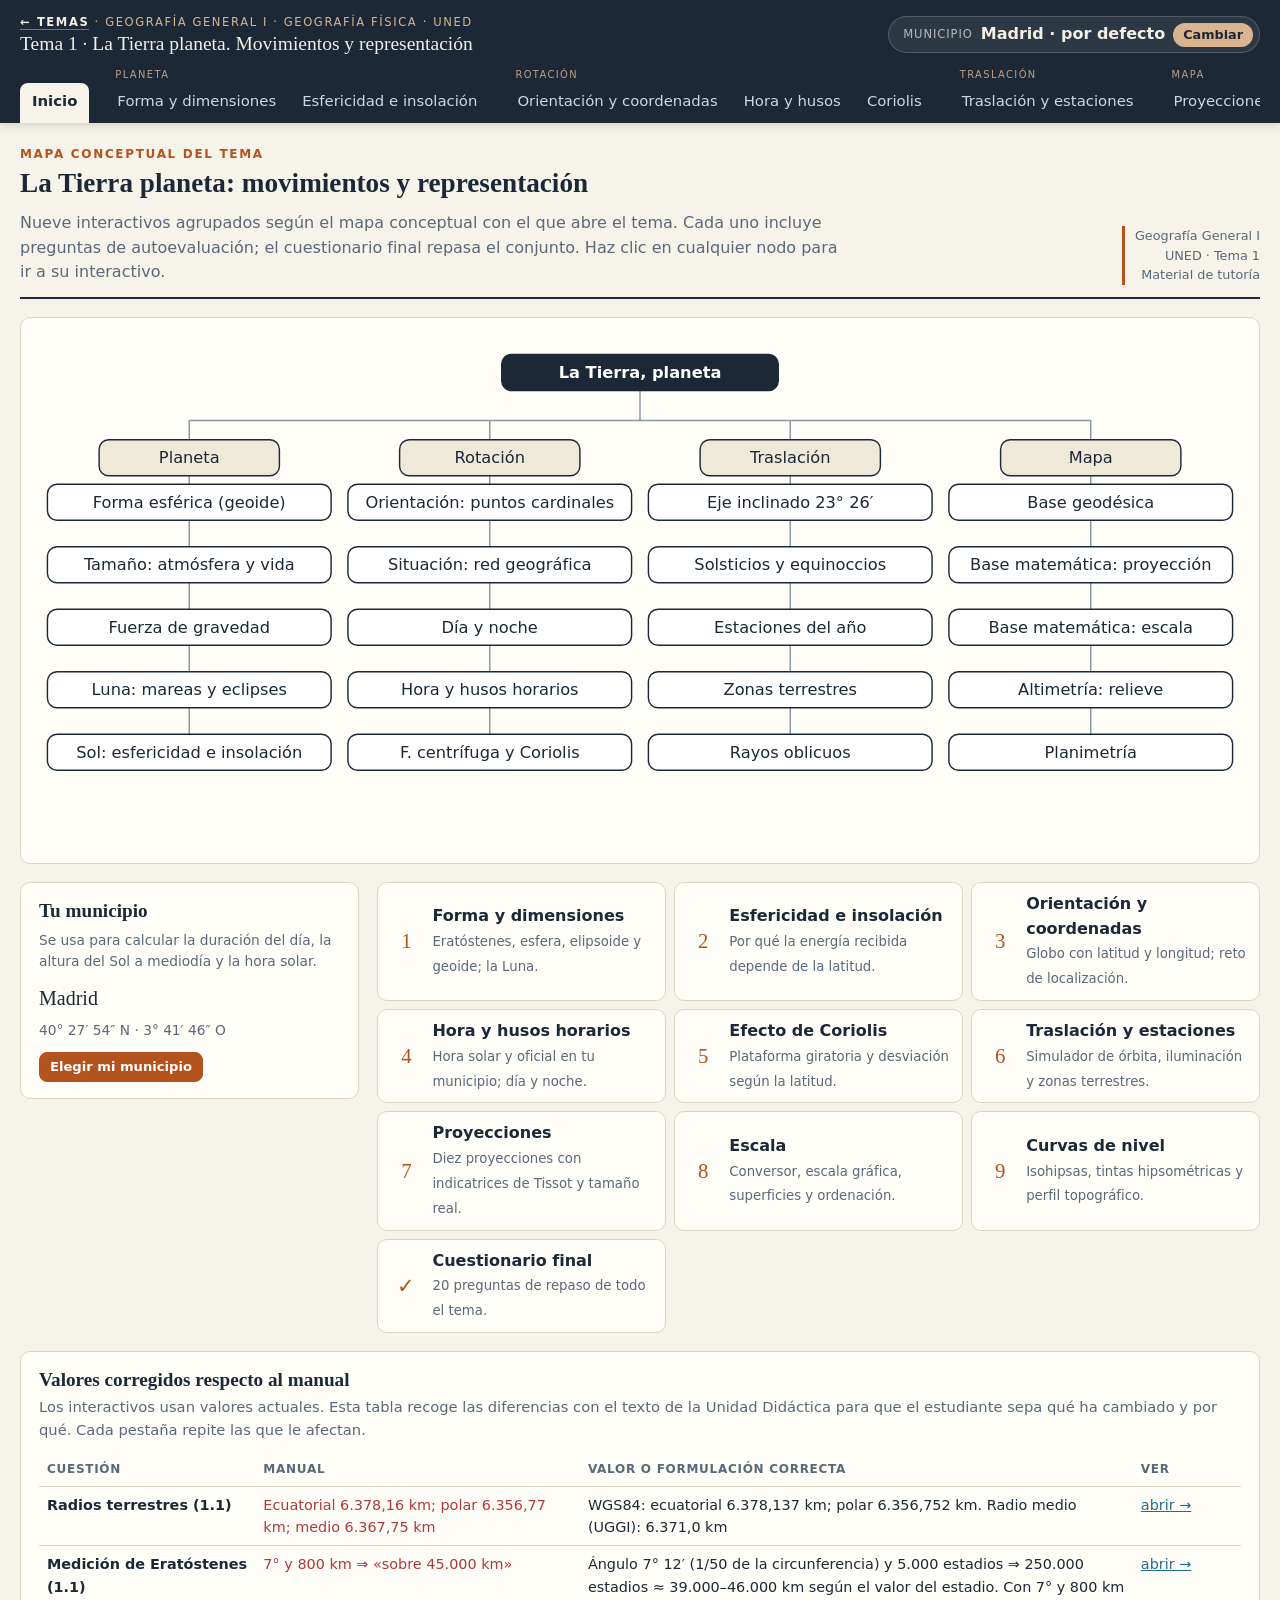
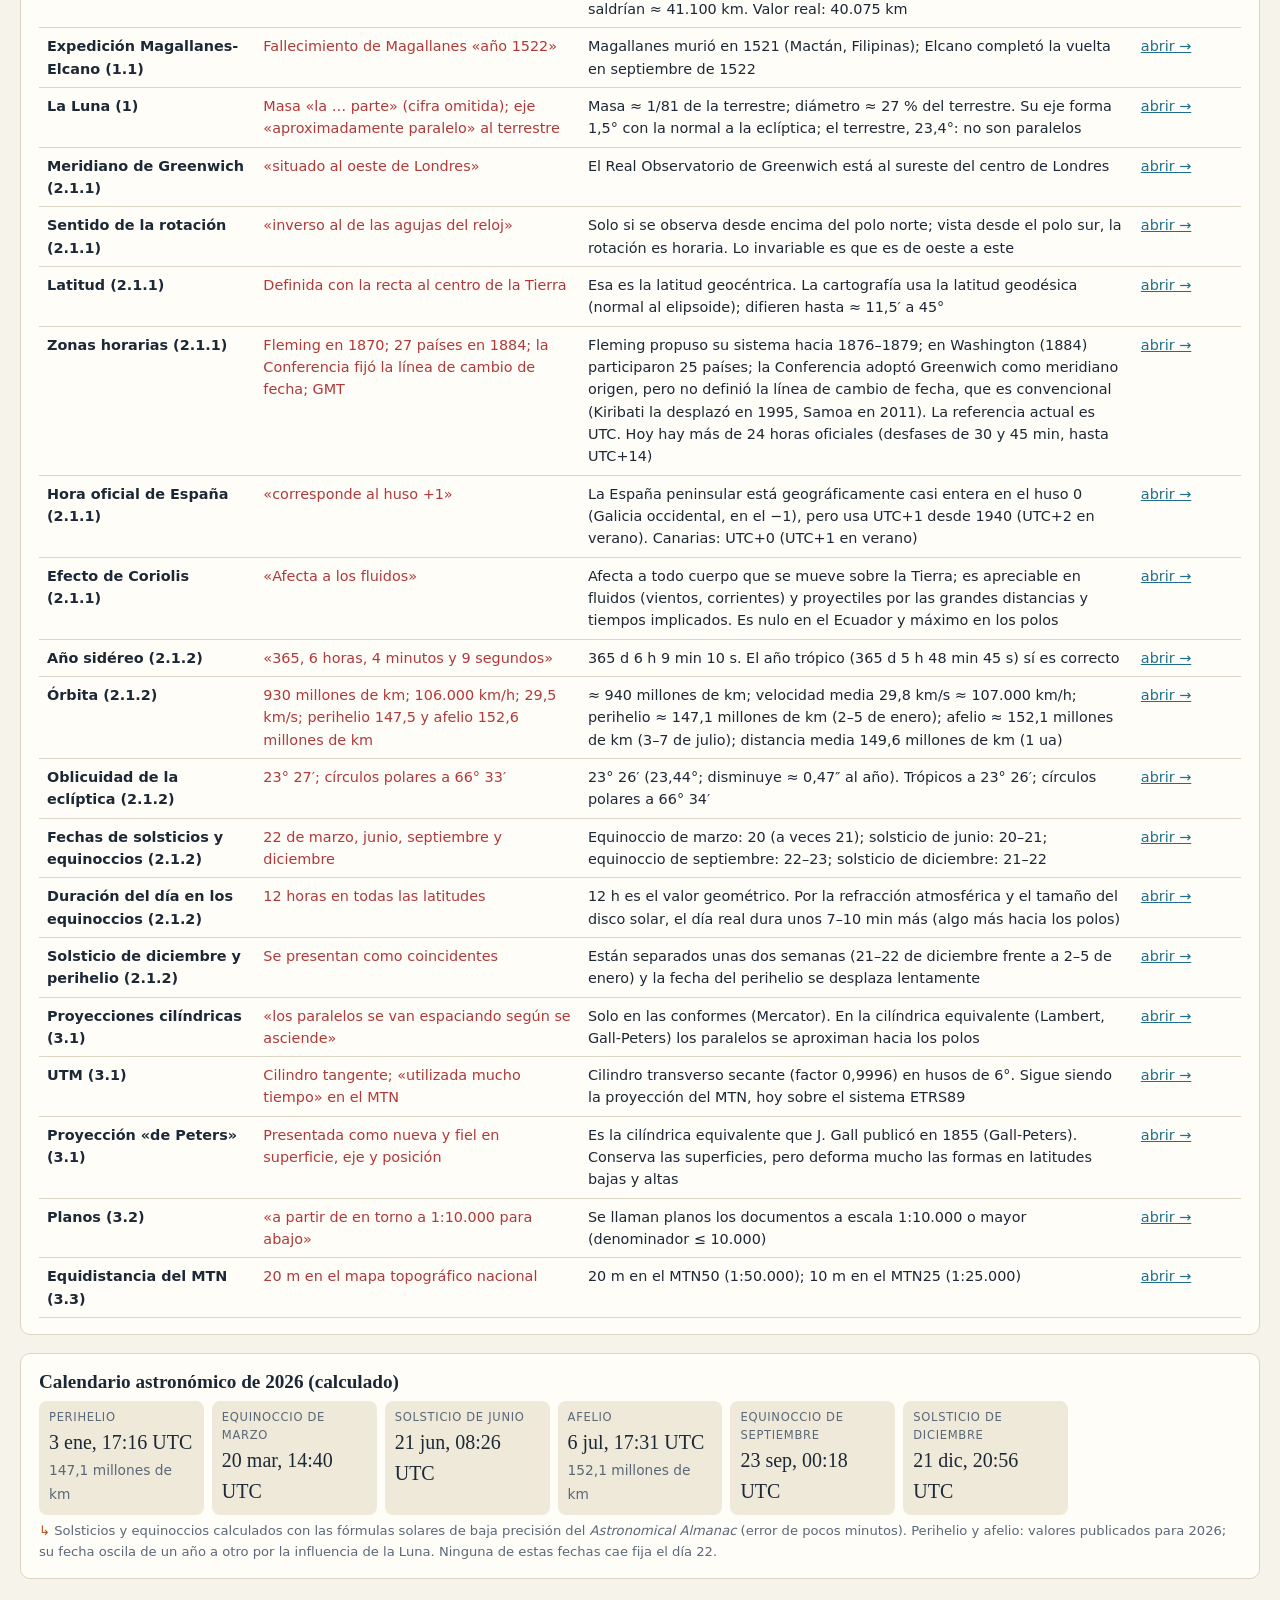
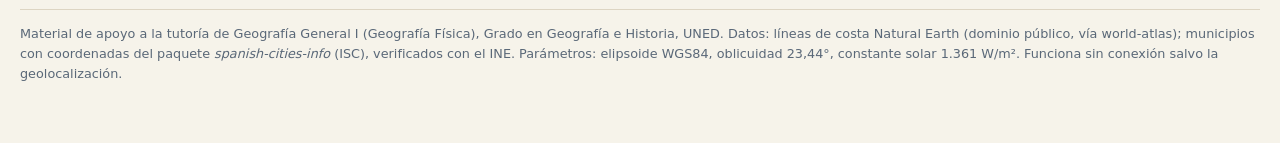
==== tema1/index.html @ 108b892b "Tema 3: casos reales de la DANA y del viento sur con ERA5 y MERRA-2; altitud del núcleo de población" ====
<!doctype html>
<html lang="es">
<head>
<meta charset="utf-8">
<meta name="viewport" content="width=device-width,initial-scale=1">
<title>Tema 1 · La Tierra planeta</title>
<meta name="description" content="Interactivos del Tema 1 de Geografía General I (Geografía Física, UNED): forma y movimientos de la Tierra y su representación cartográfica.">
<link rel="icon" href="data:image/svg+xml,%3Csvg xmlns='http://www.w3.org/2000/svg' viewBox='0 0 32 32'%3E%3Ccircle cx='16' cy='16' r='14' fill='%23cfe0ea' stroke='%231c2836' stroke-width='2'/%3E%3Cpath d='M2 16h28M16 2c-6 7-6 21 0 28M16 2c6 7 6 21 0 28' fill='none' stroke='%231c2836' stroke-width='1.5'/%3E%3C/svg%3E">
<style>:root{
  --paper:#f6f3ea; --card:#fffdf8; --ink:#1c2836; --muted:#5a6878; --line:#ddd5c3; --soft:#efe9da;
  --accent:#b4531d; --accent-soft:#f6e3d6; --blue:#1f6f8b; --blue-soft:#dcebf1;
  --ok:#2d7a4c; --ok-soft:#e1f1e6; --bad:#b0393a; --bad-soft:#f7e1df; --warn:#8a6512; --warn-soft:#f6edd2;
  --land:#e4d3a8; --ocean:#cfe0ea;
  --serif:"Iowan Old Style","Palatino Linotype",Palatino,"Book Antiqua",Georgia,serif;
  --sans:system-ui,-apple-system,"Segoe UI",Roboto,"Helvetica Neue",Arial,sans-serif;
  --mono:ui-monospace,"SF Mono",Menlo,Consolas,monospace;
  --r:10px;
}
*{box-sizing:border-box}
html{scroll-behavior:smooth}
body{margin:0;background:var(--paper);color:var(--ink);font:16px/1.55 var(--sans);-webkit-font-smoothing:antialiased}
h1,h2,h3,h4{font-family:var(--serif);font-weight:600;line-height:1.2;margin:0 0 .4em}
h2{font-size:1.7rem} h3{font-size:1.2rem;margin-top:.2em} h4{font-size:1.02rem}
p{margin:.4em 0 .8em}
a{color:var(--blue)}
button,input,select{font:inherit;color:inherit}
small,.small{font-size:.86rem;color:var(--muted)}
.num{font-variant-numeric:tabular-nums}

/* ---------- cabecera ---------- */
header.top{background:var(--ink);color:#f3efe4;padding:14px 20px 0;position:sticky;top:0;z-index:50;box-shadow:0 2px 10px rgba(0,0,0,.15)}
.top-row{display:flex;align-items:center;gap:16px;flex-wrap:wrap;max-width:1280px;margin:0 auto}
.brand{display:flex;flex-direction:column;flex:1;min-width:240px}
.brand .kicker{font-size:.72rem;letter-spacing:.14em;text-transform:uppercase;color:#d9b48f}
.brand .title{font-family:var(--serif);font-size:1.22rem;line-height:1.2}
.place-pill{display:flex;align-items:center;gap:8px;background:rgba(255,255,255,.08);border:1px solid rgba(255,255,255,.18);border-radius:999px;padding:5px 6px 5px 14px;cursor:pointer;color:#f3efe4;max-width:100%}
.place-pill:hover{background:rgba(255,255,255,.14)}
.place-pill .lbl{font-size:.72rem;opacity:.7;text-transform:uppercase;letter-spacing:.08em}
.place-pill b{font-weight:600;white-space:nowrap;overflow:hidden;text-overflow:ellipsis;max-width:240px}
.place-pill .chg{background:#d9b48f;color:var(--ink);border-radius:999px;padding:2px 10px;font-size:.8rem;font-weight:600}
nav.tabs{display:flex;gap:2px;overflow-x:auto;max-width:1280px;margin:12px auto 0;scrollbar-width:thin}
nav.tabs .grp{display:flex;flex-direction:column;flex:none}
nav.tabs .grp-name{font-size:.62rem;letter-spacing:.14em;text-transform:uppercase;color:#d9b48f;padding:0 10px;opacity:.85}
nav.tabs .grp-btns{display:flex;gap:2px}
nav.tabs button{background:transparent;border:0;color:#cfd6df;padding:7px 12px 10px;border-radius:8px 8px 0 0;cursor:pointer;white-space:nowrap;font-size:.93rem}
nav.tabs button:hover{color:#fff;background:rgba(255,255,255,.07)}
nav.tabs button[aria-selected=true]{background:var(--paper);color:var(--ink);font-weight:600}
nav.tabs .sep{width:1px;background:rgba(255,255,255,.15);margin:14px 6px 6px}

main{max-width:1280px;margin:0 auto;padding:22px 20px 60px}
section.tab{display:none}
section.tab.active{display:block;animation:fade .25s ease}
@keyframes fade{from{opacity:0;transform:translateY(4px)}to{opacity:1;transform:none}}

.intro{display:grid;grid-template-columns:1fr auto;gap:12px 24px;align-items:end;border-bottom:2px solid var(--ink);padding-bottom:12px;margin-bottom:18px}
.intro .lead{color:var(--muted);max-width:820px;margin:0}
.intro .ref{font-size:.8rem;color:var(--muted);text-align:right;border-left:3px solid var(--accent);padding-left:10px}
.intro .eyebrow{font-size:.75rem;letter-spacing:.14em;text-transform:uppercase;color:var(--accent);font-weight:600;margin-bottom:4px}

.card{background:var(--card);border:1px solid var(--line);border-radius:var(--r);padding:16px 18px;margin-bottom:18px}
.card>h3:first-child{margin-top:0}
.card .sub{color:var(--muted);font-size:.92rem;margin-top:-.2em}
.grid2{display:grid;grid-template-columns:minmax(0,1.35fr) minmax(0,1fr);gap:18px}
.grid2.even{grid-template-columns:1fr 1fr}
.grid3{display:grid;grid-template-columns:repeat(3,minmax(0,1fr));gap:14px}
@media (max-width:900px){.grid2,.grid2.even,.grid3{grid-template-columns:1fr}.intro{grid-template-columns:1fr}.intro .ref{text-align:left}}

.viz{position:relative;width:100%}
.viz canvas,.viz svg{display:block;width:100%;height:auto;border-radius:8px}
.viz.framed canvas,.viz.framed svg{border:1px solid var(--line);background:#fff}
.hint{font-size:.82rem;color:var(--muted);margin:6px 0 0}
.hint::before{content:"↳ ";color:var(--accent)}

/* controles */
.ctrl{margin:0 0 12px}
.ctrl label,.ctrl .lab{display:flex;justify-content:space-between;gap:10px;font-size:.88rem;font-weight:600;margin-bottom:3px}
.ctrl label output,.ctrl .lab output{font-family:var(--mono);font-weight:500;color:var(--accent);font-size:.86rem}
input[type=range]{width:100%;accent-color:var(--accent)}
input[type=number],input[type=text],input[type=date],select{border:1px solid var(--line);border-radius:7px;padding:6px 9px;background:#fff;width:100%}
input:focus-visible,select:focus-visible,button:focus-visible{outline:2px solid var(--blue);outline-offset:2px}
.row{display:flex;gap:10px;align-items:center;flex-wrap:wrap}
.row>*{flex:1}
.seg{display:inline-flex;flex-wrap:wrap;border:1px solid var(--line);border-radius:8px;overflow:hidden;background:#fff}
.seg button{border:0;background:transparent;padding:6px 11px;cursor:pointer;font-size:.86rem;border-right:1px solid var(--line)}
.seg button:last-child{border-right:0}
.seg button[aria-pressed=true]{background:var(--ink);color:#fff}
.btn{border:1px solid var(--ink);background:var(--ink);color:#fff;border-radius:8px;padding:7px 14px;cursor:pointer;font-weight:600;font-size:.9rem}
.btn:hover{background:#2c3e53}
.btn.ghost{background:transparent;color:var(--ink)}
.btn.ghost:hover{background:var(--soft)}
.btn.acc{background:var(--accent);border-color:var(--accent)}
.btn.sm{padding:4px 10px;font-size:.82rem}
.chk{display:inline-flex;align-items:center;gap:6px;font-size:.88rem;margin-right:14px;cursor:pointer}
.chk input{accent-color:var(--accent)}

/* lecturas */
.readouts{display:grid;grid-template-columns:repeat(auto-fill,minmax(150px,1fr));gap:8px}
.ro{background:var(--soft);border-radius:8px;padding:8px 10px}
.ro .k{font-size:.72rem;text-transform:uppercase;letter-spacing:.06em;color:var(--muted)}
.ro .v{font-family:var(--serif);font-size:1.25rem;font-variant-numeric:tabular-nums}
.ro .v small{font-family:var(--sans)}
.ro.hl{background:var(--accent-soft)}
.ro.bl{background:var(--blue-soft)}
.formula{font-family:var(--serif);font-style:italic;background:var(--soft);padding:6px 10px;border-radius:6px;display:inline-block}

table.t{width:100%;border-collapse:collapse;font-size:.9rem}
table.t th,table.t td{border-bottom:1px solid var(--line);padding:7px 8px;text-align:left;vertical-align:top}
table.t th{font-size:.75rem;text-transform:uppercase;letter-spacing:.06em;color:var(--muted);font-weight:600}
table.t td.bad{color:var(--bad)} table.t td.good{color:var(--ok);font-weight:600}

/* notas de corrección */
.fix{border-left:4px solid var(--warn);background:var(--warn-soft);border-radius:0 8px 8px 0;padding:10px 14px;margin:0 0 16px;font-size:.92rem}
.fix .fh{font-weight:700;color:var(--warn);font-size:.78rem;text-transform:uppercase;letter-spacing:.08em;margin-bottom:4px}
.fix ul{margin:.2em 0;padding-left:1.2em}
.fix s{color:var(--bad);text-decoration-thickness:1.5px}
.info{border-left:4px solid var(--blue);background:var(--blue-soft);border-radius:0 8px 8px 0;padding:10px 14px;margin:0 0 16px;font-size:.92rem}

/* autoevaluación */
.selfcheck{background:var(--card);border:1px solid var(--line);border-top:4px solid var(--accent);border-radius:var(--r);padding:16px 18px;margin-top:8px}
.selfcheck>h3{display:flex;align-items:center;gap:10px}
.selfcheck>h3 .score{margin-left:auto;font-family:var(--sans);font-size:.85rem;font-weight:600;background:var(--soft);border-radius:999px;padding:3px 12px}
.q{border-top:1px solid var(--line);padding:12px 0}
.q:first-of-type{border-top:0}
.q .qt{font-weight:600;margin-bottom:8px}
.q .qt .n{color:var(--accent);margin-right:6px}
.opts{display:grid;gap:6px}
.opt{display:flex;gap:10px;align-items:flex-start;text-align:left;border:1px solid var(--line);background:#fff;border-radius:8px;padding:8px 11px;cursor:pointer;font-size:.93rem;line-height:1.4}
.opt:hover:not([disabled]){border-color:var(--ink)}
.opt .l{font-weight:700;color:var(--muted);min-width:1.1em}
.opt.ok{background:var(--ok-soft);border-color:var(--ok)}
.opt.ko{background:var(--bad-soft);border-color:var(--bad)}
.opt[disabled]{cursor:default}
.fb{margin-top:8px;font-size:.9rem;padding:8px 11px;border-radius:8px;display:none}
.fb.show{display:block}
.fb.ok{background:var(--ok-soft)} .fb.ko{background:var(--bad-soft)}
.fb b{display:block;margin-bottom:2px}
details.open-q{border:1px solid var(--line);border-radius:8px;padding:8px 12px;margin:8px 0;background:#fff}
details.open-q summary{cursor:pointer;font-weight:600}
details.open-q .ans{margin-top:8px;font-size:.93rem;border-top:1px dashed var(--line);padding-top:8px}

/* buscador municipio */
.modal-bg{position:fixed;inset:0;background:rgba(20,28,40,.55);z-index:100;display:none;align-items:flex-start;justify-content:center;padding:8vh 16px}
.modal-bg.show{display:flex}
.modal{background:var(--card);border-radius:14px;max-width:560px;width:100%;padding:20px 22px;box-shadow:0 20px 50px rgba(0,0,0,.3)}
.modal h3{margin-top:0}
.sugg{list-style:none;margin:8px 0 0;padding:0;border:1px solid var(--line);border-radius:8px;max-height:300px;overflow:auto;background:#fff}
.sugg li{padding:8px 12px;cursor:pointer;border-bottom:1px solid var(--soft);display:flex;justify-content:space-between;gap:10px}
.sugg li:last-child{border-bottom:0}
.sugg li:hover,.sugg li.sel{background:var(--accent-soft)}
.sugg li small{white-space:nowrap}
.modal .alt{display:flex;gap:8px;margin-top:14px;flex-wrap:wrap;align-items:flex-end}
.modal .alt>div{flex:1;min-width:100px}

/* inicio */
.hero{display:grid;grid-template-columns:minmax(0,1fr) minmax(0,2.6fr);gap:18px;align-items:start;margin-bottom:18px}
.toc3{grid-template-columns:repeat(auto-fill,minmax(230px,1fr))}
@media (max-width:900px){.hero{grid-template-columns:1fr}}
.cmap svg{width:100%;height:auto}
.cmap .node{cursor:pointer}
.cmap .node rect{fill:#fff;stroke:var(--ink);stroke-width:1.2;transition:fill .15s}
.cmap .node:hover rect{fill:var(--accent-soft)}
.cmap .node text{font-family:var(--sans);font-size:13.5px;fill:var(--ink);pointer-events:none}
.cmap .node.root rect{fill:var(--ink)} .cmap .node.root text{fill:#fff;font-weight:700}
.cmap .node.hub rect{fill:var(--soft)}
.cmap .node.dis{cursor:default}.cmap .node.dis rect,.cmap .node.dis:hover rect{fill:#f3f0e8;stroke:#b7ae9c;stroke-dasharray:4 3}.cmap .node.dis text{fill:#8a8272}
.cmap .node.ext rect{stroke:var(--blue);stroke-dasharray:5 3}
.cmap .node text.tag{font-size:9.5px;fill:var(--blue);font-weight:700;letter-spacing:.04em}
.tlegend{margin-top:6px}
.wide-svg{overflow-x:auto}
@media (max-width:700px){.wide-svg svg{min-width:640px}}
.chipbar{display:flex;flex-wrap:wrap;gap:6px}
.chipbar .chip{font-family:var(--sans);font-size:.82rem;padding:4px 10px}
.flowtable td.n{text-align:right;font-variant-numeric:tabular-nums;white-space:nowrap}
.cmap .edge{stroke:#8a96a3;stroke-width:1.2;fill:none}
.cmap .tag{font-size:10px;fill:var(--accent);font-weight:700;letter-spacing:.04em}
.toc{display:grid;gap:8px}
.toc a{display:grid;grid-template-columns:32px 1fr;gap:10px;align-items:center;text-decoration:none;color:var(--ink);background:var(--card);border:1px solid var(--line);border-radius:10px;padding:9px 12px}
.toc a:hover{border-color:var(--accent)}
.toc a .i{font-family:var(--serif);font-size:1.3rem;color:var(--accent);text-align:center}
.toc a .d{font-size:.83rem;color:var(--muted)}
footer{border-top:1px solid var(--line);margin-top:30px;padding-top:14px;font-size:.8rem;color:var(--muted)}

.tooltip{position:absolute;pointer-events:none;background:var(--ink);color:#fff;font-size:.8rem;padding:5px 8px;border-radius:6px;white-space:nowrap;transform:translate(-50%,-120%);display:none;z-index:5;font-variant-numeric:tabular-nums}
.badge{display:inline-block;font-size:.72rem;font-weight:700;padding:2px 8px;border-radius:999px;background:var(--soft);color:var(--muted);text-transform:uppercase;letter-spacing:.05em;margin-right:4px}
.badge.c{background:#e2ecf8;color:#24538a}.badge.e{background:#e3f1e3;color:#2d6a3a}.badge.q{background:#f6e7d6;color:#8a4b14}.badge.n{background:#eee;color:#666}
.legend{display:flex;flex-wrap:wrap;gap:12px;font-size:.8rem;color:var(--muted);margin-top:6px}
.legend i{display:inline-block;width:14px;height:4px;border-radius:2px;vertical-align:middle;margin-right:5px}
.kbd{font-family:var(--mono);font-size:.8rem;background:var(--soft);border:1px solid var(--line);border-radius:4px;padding:0 5px}
.clock{font-family:var(--serif);font-size:2rem;font-variant-numeric:tabular-nums;line-height:1}
.pill{display:inline-block;border-radius:999px;padding:2px 10px;font-size:.8rem;font-weight:600}
.pill.ok{background:var(--ok-soft);color:var(--ok)}.pill.ko{background:var(--bad-soft);color:var(--bad)}
.sortlist{display:flex;flex-wrap:wrap;gap:8px;min-height:46px;padding:8px;border:1px dashed var(--line);border-radius:8px;background:#fff}
.chip{border:1px solid var(--ink);border-radius:8px;padding:5px 10px;background:#fff;cursor:pointer;font-family:var(--mono);font-size:.88rem}
.chip.sel{background:var(--ink);color:#fff}
.chip.ok{border-color:var(--ok);background:var(--ok-soft)} .chip.ko{border-color:var(--bad);background:var(--bad-soft)}
.exam-nav{display:flex;gap:10px;align-items:center;justify-content:space-between;flex-wrap:wrap;margin-top:14px}
.result-box{text-align:center;padding:20px;border-radius:12px;background:var(--soft);margin-bottom:12px}
.result-box .big{font-family:var(--serif);font-size:3rem;line-height:1}
@media print{header.top,nav.tabs{display:none}section.tab{display:block!important}}
.brand .kicker .home-link{color:#f3efe4;text-decoration:none;font-weight:700;border-bottom:1px solid rgba(243,239,228,.4)}
.brand .kicker .home-link:hover{border-bottom-color:#f3efe4}
@media (max-width:700px){header.top{position:static}.brand .kicker{font-size:0;letter-spacing:0}.brand .kicker .home-link{font-size:.75rem;letter-spacing:.1em}.brand .title{font-size:1.05rem}main{padding:16px 12px 50px}h2{font-size:1.4rem}.card{padding:14px 12px}}
.ro.wide{grid-column:1/-1}.ro.wide .v{font-size:1.1rem}
</style>
</head>
<body>
<header class="top">
  <div class="top-row">
    <div class="brand"><span class="kicker"><a class="home-link" href="../index.html" title="Todos los temas">← Temas</a> · Geografía General I · Geografía Física · UNED</span><span class="title">Tema 1 · La Tierra planeta. Movimientos y representación</span></div>
    <button class="place-pill" id="place-pill" type="button" title="Cambiar municipio"><span class="lbl">Municipio</span><b id="place-name">—</b><span class="chg">Cambiar</span></button>
  </div>
  <nav class="tabs" role="tablist" aria-label="Apartados del tema"></nav>
</header>
<main></main>
<script>
const LAND=[[[-59.57,-80.04,-59.87,-80.55,-60.16,-81,-62.25,-80.86,-64.49,-80.92,-65.74,-80.59,-65.74,-80.55,-66.29,-80.26,-64.04,-80.29,-61.88,-80.39,-61.14,-79.98,-60.61,-79.63,-59.57,-80.04]],[[-159.21,-79.5,-161.13,-79.63,-162.44,-79.28,-163.03,-78.93,-163.07,-78.87,-163.71,-78.6,-163.11,-78.22,-161.24,-78.38,-160.25,-78.69,-159.48,-79.05,-159.21,-79.5]],[[-45.15,-78.05,-43.92,-78.48,-43.49,-79.09,-43.37,-79.52,-43.33,-80.03,-44.88,-80.34,-46.51,-80.59,-48.39,-80.83,-50.48,-81.03,-52.85,-80.97,-54.16,-80.63,-53.99,-80.22,-51.85,-79.95,-50.99,-79.61,-50.37,-79.18,-49.91,-78.81,-49.31,-78.46,-48.66,-78.05,-48.15,-78.05,-46.66,-77.83,-45.15,-78.05]],[[-121.21,-73.5,-119.92,-73.66,-118.72,-73.48,-119.29,-73.83,-120.23,-74.09,-121.62,-74.01,-122.62,-73.66,-122.41,-73.32,-121.21,-73.5]],[[-125.56,-73.48,-124.03,-73.87,-124.62,-73.83,-125.91,-73.74,-127.28,-73.46,-126.56,-73.25,-125.56,-73.48]],[[-98.98,-71.93,-97.88,-72.07,-96.79,-71.95,-96.2,-72.52,-96.98,-72.44,-98.2,-72.48,-99.43,-72.44,-100.78,-72.5,-101.8,-72.31,-102.33,-71.89,-101.7,-71.72,-100.43,-71.86,-98.98,-71.93]],[[-68.45,-70.96,-68.33,-71.41,-68.51,-71.8,-68.78,-72.17,-69.96,-72.31,-71.08,-72.5,-72.39,-72.48,-71.9,-72.09,-73.08,-72.23,-74.19,-72.37,-74.95,-72.07,-75.01,-71.66,-73.91,-71.27,-73.23,-71.15,-72.07,-71.19,-71.78,-70.68,-71.72,-70.31,-71.74,-69.51,-71.17,-69.04,-70.25,-68.88,-69.72,-69.25,-69.49,-69.62,-69.06,-70.07,-68.73,-70.5,-68.45,-70.96]],[[-180,-84.71,-179.94,-84.72,-179.06,-84.14,-177.26,-84.45,-177.14,-84.42,-176.86,-84.33,-176.52,-84.23,-176.23,-84.14,-176.08,-84.1,-175.94,-84.1,-175.83,-84.12,-174.38,-84.53,-173.12,-84.12,-172.89,-84.06,-169.95,-83.88,-169,-84.12,-168.53,-84.24,-167.02,-84.57,-164.18,-84.83,-161.93,-85.14,-158.07,-85.37,-155.19,-85.1,-150.94,-85.3,-148.53,-85.61,-145.89,-85.31,-143.11,-85.04,-142.89,-84.57,-146.83,-84.53,-150.06,-84.3,-150.9,-83.9,-153.59,-83.69,-153.41,-83.24,-153.04,-82.83,-152.66,-82.45,-152.86,-82.04,-154.53,-81.77,-155.29,-81.41,-156.84,-81.1,-154.41,-81.16,-152.1,-81,-150.65,-81.34,-148.87,-81.04,-147.22,-80.67,-146.42,-80.34,-146.77,-79.93,-148.06,-79.65,-149.53,-79.36,-151.59,-79.3,-153.39,-79.16,-155.33,-79.06,-155.98,-78.69,-157.27,-78.38,-158.05,-78.03,-158.36,-76.89,-157.87,-76.99,-156.97,-77.3,-155.33,-77.2,-153.74,-77.07,-152.92,-77.5,-151.33,-77.4,-150,-77.18,-148.75,-76.91,-147.61,-76.58,-146.11,-76.48,-146.15,-76.11,-146.49,-75.73,-146.2,-75.38,-144.91,-75.2,-144.32,-75.54,-142.79,-75.34,-141.64,-75.09,-140.21,-75.07,-138.86,-74.97,-137.51,-74.73,-136.43,-74.52,-135.22,-74.3,-134.43,-74.36,-133.75,-74.44,-132.26,-74.3,-130.92,-74.48,-129.55,-74.46,-128.24,-74.32,-126.89,-74.42,-125.4,-74.52,-124.01,-74.48,-122.56,-74.5,-121.07,-74.52,-119.7,-74.48,-118.68,-74.18,-117.47,-74.03,-116.21,-74.24,-115.02,-74.07,-113.94,-73.72,-113.3,-74.03,-112.95,-74.38,-112.3,-74.71,-111.26,-74.42,-110.07,-74.79,-108.72,-74.91,-107.56,-75.18,-106.15,-75.13,-104.87,-74.95,-103.37,-74.99,-102.02,-75.13,-100.64,-75.3,-100.12,-74.87,-100.76,-74.54,-101.25,-74.18,-102.55,-74.11,-103.11,-73.73,-103.33,-73.36,-103.68,-72.62,-102.92,-72.75,-101.61,-72.81,-100.31,-72.75,-99.14,-72.91,-98.12,-73.21,-97.69,-73.56,-96.34,-73.62,-95.04,-73.48,-93.67,-73.28,-92.44,-73.17,-91.42,-73.4,-90.09,-73.32,-89.23,-72.56,-88.42,-73.01,-87.27,-73.19,-86.01,-73.09,-85.19,-73.48,-83.88,-73.52,-82.67,-73.64,-81.47,-73.85,-80.69,-73.48,-80.3,-73.13,-79.3,-73.52,-77.92,-73.42,-76.91,-73.64,-76.22,-73.97,-74.89,-73.87,-73.85,-73.66,-72.83,-73.4,-71.62,-73.26,-70.21,-73.15,-68.94,-73.01,-67.96,-72.79,-67.37,-72.48,-67.14,-72.05,-67.25,-71.64,-67.56,-71.25,-67.92,-70.85,-68.23,-70.46,-68.49,-70.11,-68.54,-69.72,-68.45,-69.32,-67.98,-68.95,-67.59,-68.54,-67.43,-68.15,-67.62,-67.72,-67.74,-67.33,-67.25,-66.88,-66.7,-66.58,-66.06,-66.21,-65.37,-65.9,-64.57,-65.6,-64.18,-65.17,-63.63,-64.9,-63,-64.64,-62.04,-64.58,-61.41,-64.27,-60.71,-64.07,-59.89,-63.96,-59.16,-63.7,-58.6,-63.39,-57.81,-63.27,-57.22,-63.53,-57.6,-63.86,-58.61,-64.15,-59.05,-64.37,-59.79,-64.21,-60.61,-64.31,-61.3,-64.55,-62.02,-64.8,-62.51,-65.09,-62.65,-65.48,-62.59,-65.86,-62.12,-66.19,-62.8,-66.43,-63.74,-66.5,-64.29,-66.84,-64.88,-67.15,-65.51,-67.58,-65.67,-67.95,-65.31,-68.37,-64.78,-68.68,-63.96,-68.91,-63.2,-69.23,-62.79,-69.62,-62.57,-69.99,-62.28,-70.38,-61.81,-70.72,-61.51,-71.09,-61.38,-72.01,-61.08,-72.38,-61,-72.77,-60.69,-73.17,-60.83,-73.7,-61.38,-74.11,-61.96,-74.44,-63.29,-74.58,-63.74,-74.93,-64.35,-75.26,-65.86,-75.63,-67.19,-75.79,-68.45,-76.01,-69.8,-76.22,-70.6,-76.64,-72.21,-76.67,-73.97,-76.64,-75.56,-76.71,-77.24,-76.71,-76.93,-77.11,-75.4,-77.28,-74.28,-77.56,-73.65,-77.91,-74.77,-78.22,-76.5,-78.12,-77.92,-78.38,-77.99,-78.79,-78.03,-79.18,-76.85,-79.51,-76.63,-79.89,-75.36,-80.26,-73.24,-80.42,-71.44,-80.69,-70.01,-81,-68.19,-81.32,-65.71,-81.47,-63.25,-81.75,-61.55,-82.04,-59.69,-82.38,-58.71,-82.85,-58.22,-83.22,-57.01,-82.87,-55.36,-82.57,-53.62,-82.26,-51.54,-82,-49.76,-81.73,-47.27,-81.71,-44.83,-81.85,-42.81,-82.08,-42.16,-81.65,-40.77,-81.36,-38.24,-81.34,-36.26,-81.12,-34.39,-80.91,-32.31,-80.77,-30.1,-80.59,-28.55,-80.34,-29.26,-79.98,-29.68,-79.63,-29.68,-79.26,-31.62,-79.3,-33.68,-79.46,-35.64,-79.46,-35.92,-79.08,-35.78,-78.34,-35.33,-78.12,-33.9,-77.89,-32.21,-77.65,-31,-77.36,-29.78,-77.07,-28.88,-76.67,-27.51,-76.5,-26.16,-76.36,-25.48,-76.28,-23.93,-76.24,-22.46,-76.11,-21.22,-75.91,-20.01,-75.67,-18.91,-75.44,-17.52,-75.13,-16.64,-74.79,-15.7,-74.5,-15.41,-74.11,-16.46,-73.87,-16.11,-73.46,-15.45,-73.15,-14.41,-72.95,-13.31,-72.72,-12.29,-72.4,-11.51,-72.01,-11.02,-71.54,-10.29,-71.26,-9.1,-71.32,-8.61,-71.66,-7.42,-71.7,-7.38,-71.32,-6.87,-70.93,-5.79,-71.03,-5.54,-71.4,-4.34,-71.46,-3.05,-71.28,-1.79,-71.17,-0.66,-71.23,-0.23,-71.64,0.87,-71.31,1.89,-71.13,3.02,-70.99,4.14,-70.85,5.16,-70.62,6.27,-70.46,7.14,-70.25,7.74,-69.89,8.49,-70.15,9.52,-70.01,10.25,-70.48,10.82,-70.83,11.95,-70.64,12.4,-70.25,13.42,-69.97,14.74,-70.03,15.13,-70.4,15.95,-70.03,17.03,-69.91,18.2,-69.88,19.26,-69.89,20.37,-70.01,21.45,-70.07,21.92,-70.4,22.57,-70.7,23.66,-70.52,24.84,-70.48,25.98,-70.48,27.09,-70.46,28.09,-70.33,29.15,-70.21,30.03,-69.93,30.97,-69.76,31.99,-69.66,32.75,-69.38,33.3,-68.84,33.87,-68.5,34.91,-68.66,35.3,-69.01,36.16,-69.25,37.2,-69.17,37.91,-69.52,38.65,-69.78,39.67,-69.54,40.02,-69.11,40.92,-68.93,41.96,-68.6,42.94,-68.46,44.11,-68.27,44.9,-68.05,45.72,-67.82,46.5,-67.6,47.44,-67.72,48.34,-67.37,48.99,-67.09,49.93,-67.11,50.76,-66.88,50.95,-66.52,51.79,-66.25,52.61,-66.05,53.61,-65.9,54.54,-65.82,55.41,-65.88,56.36,-65.98,57.16,-66.25,57.26,-66.68,58.14,-67.01,58.74,-67.29,59.94,-67.41,60.6,-67.68,61.43,-67.95,62.39,-68.01,63.19,-67.82,64.05,-67.41,64.99,-67.62,65.97,-67.74,66.91,-67.86,67.89,-67.93,68.89,-67.93,69.71,-68.97,69.67,-69.23,69.55,-69.68,68.6,-69.93,67.81,-70.3,67.95,-70.7,69.06,-70.68,68.93,-71.07,68.42,-71.44,67.95,-71.85,68.71,-72.17,69.87,-72.26,71.02,-72.09,71.57,-71.7,71.91,-71.32,72.46,-71.01,73.08,-70.72,73.33,-70.36,73.86,-69.88,74.49,-69.78,75.63,-69.74,76.62,-69.62,77.64,-69.46,78.13,-69.07,78.43,-68.7,79.11,-68.33,80.09,-68.07,80.93,-67.88,81.49,-67.54,82.05,-67.37,82.78,-67.21,83.77,-67.31,84.67,-67.21,85.65,-67.09,86.75,-67.15,87.48,-66.88,87.99,-66.21,88.36,-66.48,88.83,-66.96,89.67,-67.15,90.63,-67.23,91.59,-67.11,92.61,-67.19,93.55,-67.21,94.18,-67.11,95.02,-67.17,95.78,-67.39,96.68,-67.25,97.76,-67.25,98.68,-67.11,99.72,-67.25,100.39,-66.91,100.89,-66.58,101.58,-66.31,102.83,-65.56,103.48,-65.7,104.24,-65.98,104.91,-66.33,106.18,-66.94,107.16,-66.96,108.08,-66.96,109.16,-66.84,110.23,-66.7,111.06,-66.43,111.74,-66.13,112.86,-66.09,113.6,-65.88,114.39,-66.07,114.9,-66.39,115.6,-66.7,116.7,-66.66,117.38,-66.91,118.58,-67.17,119.83,-67.27,120.87,-67.19,121.65,-66.88,122.32,-66.56,123.22,-66.48,124.12,-66.62,125.16,-66.72,126.1,-66.56,127,-66.56,127.88,-66.66,128.8,-66.76,129.7,-66.58,130.78,-66.43,131.8,-66.39,132.94,-66.39,133.85,-66.29,134.76,-66.21,135.03,-65.72,135.07,-65.31,135.7,-65.58,135.87,-66.03,136.21,-66.45,136.62,-66.78,137.46,-66.96,138.6,-66.9,139.91,-66.88,140.81,-66.82,142.12,-66.82,143.06,-66.8,144.37,-66.84,145.49,-66.91,146.2,-67.23,146,-67.6,146.65,-67.89,147.72,-68.13,148.84,-68.39,150.13,-68.56,151.48,-68.72,152.5,-68.87,153.64,-68.9,154.28,-68.56,155.17,-68.84,155.93,-69.15,156.81,-69.38,158.03,-69.48,159.18,-69.6,159.67,-69.99,160.81,-70.23,161.57,-70.58,162.69,-70.74,163.84,-70.72,164.92,-70.78,166.11,-70.76,167.31,-70.83,168.43,-70.97,169.46,-71.21,170.5,-71.4,171.21,-71.7,171.09,-72.09,170.56,-72.44,170.11,-72.89,169.76,-73.24,169.29,-73.66,167.98,-73.81,167.39,-74.17,166.09,-74.38,165.64,-74.77,164.96,-75.15,164.24,-75.46,163.82,-75.87,163.57,-76.24,163.47,-76.69,163.49,-77.07,164.06,-77.46,164.28,-77.83,164.74,-78.18,166.6,-78.32,167,-78.75,165.19,-78.91,163.67,-79.12,161.77,-79.16,160.92,-79.73,160.75,-80.2,160.32,-80.57,159.79,-80.95,161.12,-81.28,161.63,-81.69,162.49,-82.06,163.71,-82.39,165.1,-82.71,166.6,-83.02,168.89,-83.34,169.41,-83.83,172.29,-84.04,172.48,-84.12,173.22,-84.41,175.99,-84.16,178.28,-84.47,180,-84.71,180,-90,-180,-90]],[[-67.75,-53.85,-66.45,-54.45,-65.05,-54.7,-65.5,-55.2,-66.45,-55.25,-66.96,-54.9,-67.29,-55.3,-68.15,-55.61,-69.23,-55.5,-69.96,-55.2,-71.01,-55.05,-72.27,-54.49,-73.28,-53.96,-74.66,-52.84,-73.84,-53.05,-72.43,-53.72,-71.11,-54.07,-70.59,-53.62,-70.27,-52.93,-69.35,-52.52,-68.63,-52.64,-68.25,-53.1,-67.75,-53.85]],[[-58.55,-51.1,-57.75,-51.55,-58.05,-51.9,-59.4,-52.2,-59.85,-51.85,-60.7,-52.3,-61.2,-51.85,-60,-51.25,-59.15,-51.5,-58.55,-51.1]],[[70.28,-49.71,68.74,-49.77,68.72,-49.24,68.87,-48.83,68.94,-48.62,69.58,-48.94,70.53,-49.07,70.56,-49.25,70.28,-49.71]],[[145.4,-40.79,146.36,-41.14,146.91,-41,147.69,-40.81,148.29,-40.87,148.36,-42.06,148.02,-42.41,147.91,-43.21,147.56,-42.94,146.87,-43.64,146.66,-43.58,146.05,-43.55,145.43,-42.69,145.3,-42.03,144.72,-41.16,144.74,-40.7,145.4,-40.79]],[[173.02,-40.92,173.25,-41.33,173.96,-40.93,174.25,-41.35,174.25,-41.77,173.88,-42.23,173.22,-42.97,172.71,-43.37,173.08,-43.85,172.31,-43.87,171.45,-44.24,171.18,-44.9,170.62,-45.91,169.83,-46.36,169.33,-46.64,168.41,-46.62,167.76,-46.29,166.68,-46.22,166.51,-45.85,167.05,-45.11,168.3,-44.12,168.95,-43.94,169.67,-43.56,170.52,-43.03,171.13,-42.51,171.57,-41.77,171.95,-41.51,172.1,-40.96,172.8,-40.49,173.02,-40.92]],[[174.61,-36.16,175.34,-37.21,175.36,-36.53,175.81,-36.8,175.96,-37.56,176.76,-37.88,177.44,-37.96,178.01,-37.58,178.52,-37.7,178.28,-38.58,177.97,-39.17,177.21,-39.15,176.94,-39.45,177.03,-39.88,176.89,-40.07,176.51,-40.61,176.01,-41.29,175.24,-41.69,175.07,-41.43,174.65,-41.28,175.23,-40.46,174.9,-39.91,173.82,-39.51,173.85,-39.15,174.57,-38.8,174.74,-38.03,174.7,-37.38,174.29,-36.71,174.32,-36.53,173.84,-36.12,173.06,-35.24,172.63,-34.53,173.01,-34.45,173.55,-35.01,174.33,-35.27,174.61,-36.16]],[[167.12,-22.16,166.74,-22.4,166.19,-22.13,165.47,-21.68,164.83,-21.15,164.17,-20.45,164.03,-20.11,164.46,-20.12,165.02,-20.46,165.46,-20.8,165.78,-21.08,166.6,-21.7,167.12,-22.16]],[[178.37,-17.34,178.72,-17.63,178.55,-18.15,177.93,-18.29,177.38,-18.16,177.29,-17.72,177.67,-17.38,178.12,-17.51,178.37,-17.34]],[[-180,-16.56,-180.64,-16.8,-181.27,-17.01,-181.4,-16.64,-180.9,-16.43,-180.59,-16.38,-180,-16.07,-179.79,-16.02,-179.92,-16.5,-180,-16.56]],[[167.85,-16.47,167.52,-16.6,167.18,-16.16,167.22,-15.89,167.85,-16.47]],[[167.11,-14.93,167.27,-15.74,167,-15.61,166.79,-15.67,166.65,-15.39,166.63,-14.63,167.11,-14.93]],[[50.06,-13.56,50.22,-14.76,50.48,-15.23,50.38,-15.71,50.2,-16,49.86,-15.41,49.67,-15.71,49.86,-16.45,49.78,-16.87,49.5,-17.11,49.43,-17.95,49.04,-19.12,48.55,-20.5,47.93,-22.39,47.55,-23.78,47.1,-24.94,46.28,-25.18,45.41,-25.6,44.83,-25.35,44.04,-24.99,43.76,-24.46,43.7,-23.57,43.35,-22.78,43.25,-22.06,43.43,-21.34,43.89,-21.16,43.9,-20.83,44.38,-20.07,44.47,-19.44,44.23,-18.96,44.04,-18.33,43.96,-17.41,44.31,-16.85,44.45,-16.22,44.94,-16.18,45.5,-15.97,45.87,-15.79,46.31,-15.78,46.88,-15.21,47.71,-14.59,48,-14.09,47.87,-13.66,48.29,-13.78,48.84,-13.09,48.87,-12.49,49.2,-12.04,49.54,-12.47,49.81,-12.9,50.06,-13.56]],[[143.56,-13.76,143.92,-14.55,144.56,-14.17,144.9,-14.59,145.37,-14.99,145.27,-15.43,145.49,-16.29,145.64,-16.78,145.89,-16.91,146.16,-17.76,146.06,-18.28,146.39,-18.96,147.47,-19.48,148.18,-19.96,148.85,-20.39,148.72,-20.63,149.29,-21.26,149.68,-22.34,150.08,-22.12,150.48,-22.56,150.73,-22.4,150.9,-23.46,151.61,-24.08,152.07,-24.46,152.86,-25.27,153.14,-26.07,153.16,-26.64,153.09,-27.26,153.57,-28.11,153.51,-28.99,153.34,-29.46,153.07,-30.35,153.09,-30.92,152.89,-31.64,152.45,-32.55,151.71,-33.04,151.34,-33.82,151.01,-34.31,150.71,-35.17,150.33,-35.67,150.08,-36.42,149.95,-37.11,150,-37.43,149.42,-37.77,148.31,-37.81,147.38,-38.22,146.92,-38.61,146.32,-39.04,145.49,-38.59,144.88,-38.42,145.03,-37.9,144.49,-38.09,143.61,-38.81,142.75,-38.54,142.18,-38.38,141.61,-38.31,140.64,-38.02,139.99,-37.4,139.81,-36.64,139.58,-36.14,139.08,-35.73,138.12,-35.61,138.45,-35.13,138.21,-34.39,137.72,-35.08,136.83,-35.26,137.35,-34.71,137.51,-34.13,137.89,-33.64,137.81,-32.9,137,-33.75,136.37,-34.09,135.99,-34.89,135.21,-34.48,135.24,-33.95,134.61,-33.22,134.09,-32.85,134.27,-32.62,132.99,-32.01,132.29,-31.98,131.33,-31.5,129.53,-31.59,128.24,-31.95,127.1,-32.28,126.15,-32.22,125.09,-32.73,124.22,-32.96,124.03,-33.48,123.66,-33.89,122.81,-33.91,122.18,-34,121.3,-33.82,120.58,-33.93,119.89,-33.98,119.3,-34.51,119.01,-34.46,118.5,-34.75,118.03,-35.06,117.29,-35.03,116.62,-35.03,115.56,-34.39,115.03,-34.2,115.05,-33.62,115.54,-33.49,115.71,-33.26,115.68,-32.9,115.8,-32.21,115.69,-31.61,115.16,-30.6,115,-30.03,115.04,-29.46,114.64,-28.81,114.62,-28.52,114.17,-28.12,114.05,-27.33,113.48,-26.54,113.34,-26.12,113.78,-26.55,113.44,-25.62,113.94,-25.91,114.23,-26.3,114.22,-25.79,113.72,-25,113.63,-24.68,113.39,-24.38,113.5,-23.81,113.71,-23.56,113.84,-23.06,113.74,-22.47,114.15,-21.76,114.22,-22.52,114.65,-21.83,115.46,-21.49,115.95,-21.07,116.71,-20.7,117.16,-20.62,117.44,-20.75,118.23,-20.37,118.84,-20.26,118.99,-20.04,119.25,-19.95,119.8,-19.98,120.86,-19.68,121.4,-19.24,121.65,-18.71,122.24,-18.2,122.29,-17.8,122.31,-17.26,123.01,-16.41,123.43,-17.27,123.86,-17.07,123.5,-16.6,123.82,-16.11,124.26,-16.33,124.38,-15.57,124.93,-15.08,125.17,-14.68,125.67,-14.51,125.69,-14.23,126.13,-14.35,126.14,-14.1,126.58,-13.95,127.07,-13.82,127.8,-14.28,128.36,-14.87,128.98,-14.88,129.62,-14.97,129.41,-14.42,129.89,-13.62,130.34,-13.36,130.18,-13.11,130.62,-12.54,131.22,-12.18,131.73,-12.3,132.58,-12.11,132.56,-11.6,131.82,-11.27,132.36,-11.13,133.02,-11.38,133.55,-11.79,134.39,-12.04,134.68,-11.94,135.3,-12.25,135.88,-11.96,136.26,-12.05,136.49,-11.86,136.95,-12.35,136.68,-12.89,136.31,-13.29,135.96,-13.32,136.08,-13.72,135.78,-14.22,135.43,-14.72,135.5,-15,136.3,-15.55,137.07,-15.87,137.58,-16.22,138.3,-16.81,138.59,-16.81,139.11,-17.06,139.26,-17.37,140.22,-17.71,140.87,-17.37,141.07,-16.83,141.27,-16.39,141.4,-15.84,141.7,-15.04,141.56,-14.56,141.63,-14.27,141.52,-13.7,141.65,-12.94,141.84,-12.74,141.69,-12.41,141.93,-11.88,142.12,-11.33,142.14,-11.04,142.52,-10.67,142.8,-11.16,142.87,-11.78,143.12,-11.9,143.16,-12.33,143.52,-12.83,143.6,-13.4,143.56,-13.76]],[[162.12,-10.48,162.4,-10.83,161.7,-10.82,161.32,-10.21,161.92,-10.45,162.12,-10.48]],[[120.71,-10.24,120.29,-10.26,118.97,-9.56,119.9,-9.36,120.43,-9.67,120.78,-9.97,120.71,-10.24]],[[160.85,-9.87,160.46,-9.9,159.85,-9.79,159.64,-9.64,159.7,-9.24,160.36,-9.4,160.69,-9.61,160.85,-9.87]],[[161.68,-9.6,161.53,-9.78,160.79,-8.92,160.58,-8.32,160.92,-8.32,161.28,-9.12,161.68,-9.6]],[[124.44,-10.14,123.58,-10.36,123.46,-10.24,123.55,-9.9,123.98,-9.29,124.97,-8.89,125.09,-8.66,125.95,-8.43,126.64,-8.4,126.96,-8.27,127.34,-8.4,126.97,-8.67,125.93,-9.11,125.09,-9.39,124.44,-10.14]],[[117.9,-8.09,118.26,-8.36,118.88,-8.28,119.13,-8.71,117.97,-8.91,117.28,-9.04,116.74,-9.03,117.08,-8.46,117.63,-8.45,117.9,-8.09]],[[122.9,-8.09,122.76,-8.65,121.25,-8.93,119.92,-8.81,119.92,-8.45,120.71,-8.24,121.34,-8.54,122.01,-8.46,122.9,-8.09]],[[159.88,-8.34,159.92,-8.54,159.13,-8.11,158.59,-7.75,158.21,-7.42,158.36,-7.32,158.82,-7.56,159.64,-8.02,159.88,-8.34]],[[157.54,-7.35,157.34,-7.4,156.9,-7.18,156.49,-6.77,156.54,-6.6,157.14,-7.02,157.54,-7.35]],[[108.62,-6.78,110.54,-6.88,110.76,-6.46,112.61,-6.95,112.98,-7.59,114.48,-7.78,115.71,-8.37,114.57,-8.75,113.46,-8.35,112.56,-8.38,111.52,-8.3,110.59,-8.12,109.43,-7.74,108.69,-7.64,108.28,-7.77,106.45,-7.36,106.28,-6.93,105.36,-6.85,106.05,-5.9,107.26,-5.96,108.07,-6.35,108.49,-6.42,108.62,-6.78]],[[134.73,-6.21,134.21,-6.89,134.11,-6.14,134.29,-5.78,134.5,-5.44,134.73,-5.74,134.73,-6.21]],[[155.88,-6.82,155.6,-6.92,155.17,-6.54,154.73,-5.9,154.52,-5.14,154.65,-5.04,154.76,-5.34,155.06,-5.57,155.55,-6.2,156.02,-6.54,155.88,-6.82]],[[151.98,-5.48,151.46,-5.56,151.3,-5.84,150.75,-6.08,150.24,-6.32,149.71,-6.32,148.89,-6.03,148.32,-5.75,148.4,-5.44,149.3,-5.58,149.85,-5.51,150,-5.03,150.14,-5,150.24,-5.53,150.81,-5.46,151.09,-5.11,151.65,-4.76,151.54,-4.17,152.14,-4.15,152.34,-4.31,152.32,-4.87,151.98,-5.48]],[[127.25,-3.46,126.87,-3.79,126.18,-3.61,125.99,-3.18,127,-3.13,127.25,-3.46]],[[130.47,-3.09,130.83,-3.86,129.99,-3.45,129.16,-3.36,128.59,-3.43,127.9,-3.39,128.13,-2.84,129.37,-2.8,130.47,-3.09]],[[153.14,-4.5,152.83,-4.77,152.64,-4.18,152.41,-3.79,151.95,-3.46,151.38,-3.04,150.66,-2.74,150.94,-2.5,151.48,-2.78,151.82,-3,152.24,-3.24,152.64,-3.66,153.02,-3.98,153.14,-4.5]],[[134.14,-1.15,134.42,-2.77,135.46,-3.37,136.29,-2.31,137.44,-1.7,138.33,-1.7,139.19,-2.05,139.93,-2.41,141,-2.6,142.74,-3.29,144.58,-3.86,145.27,-4.37,145.83,-4.88,145.98,-5.47,147.65,-6.08,147.89,-6.61,146.97,-6.72,147.19,-7.39,148.09,-8.04,148.73,-9.11,149.31,-9.07,149.27,-9.51,150.04,-9.68,149.74,-9.87,150.8,-10.29,150.69,-10.58,150.03,-10.65,149.78,-10.39,148.92,-10.28,147.91,-10.13,147.14,-9.49,146.57,-8.94,146.05,-8.07,144.74,-7.63,143.9,-7.92,143.29,-8.25,143.41,-8.98,142.63,-9.33,142.07,-9.16,141.03,-9.12,140.14,-8.3,139.13,-8.1,138.88,-8.38,137.61,-8.41,138.04,-7.6,138.67,-7.32,138.41,-6.23,137.93,-5.39,135.99,-4.55,135.17,-4.46,133.66,-3.54,133.37,-4.02,132.98,-4.11,132.76,-3.75,132.75,-3.31,131.99,-2.82,133.07,-2.46,133.78,-2.48,133.7,-2.21,132.23,-2.21,131.84,-1.62,130.94,-1.43,130.52,-0.94,131.87,-0.7,132.38,-0.37,133.98,-0.78,134.14,-1.15]],[[125.24,1.42,124.44,0.43,123.68,0.24,122.72,0.43,121.06,0.38,120.18,0.24,120.04,-0.52,120.93,-1.41,121.47,-0.96,123.34,-0.62,123.26,-1.08,122.82,-0.93,122.39,-1.52,121.51,-1.91,122.45,-3.19,122.27,-3.53,123.17,-4.68,123.16,-5.34,122.63,-5.63,122.24,-5.28,122.72,-4.46,121.74,-4.85,121.49,-4.57,121.62,-4.19,120.9,-3.6,120.97,-2.63,120.3,-2.93,120.39,-4.1,120.43,-5.53,119.8,-5.67,119.37,-5.38,119.65,-4.46,119.5,-3.49,119.08,-3.49,118.77,-2.8,119.18,-2.15,119.32,-1.35,119.83,0.15,120.03,0.57,120.89,1.31,121.67,1.01,122.93,0.88,124.08,0.92,125.07,1.64,125.24,1.42]],[[128.69,1.13,128.63,0.26,128.12,0.36,127.97,-0.25,128.38,-0.78,128.1,-0.9,127.7,-0.27,127.4,1.01,127.6,1.81,127.93,2.17,128,1.63,128.6,1.54,128.69,1.13]],[[105.82,-5.85,104.71,-5.87,103.87,-5.04,102.58,-4.22,102.16,-3.61,101.4,-2.8,100.9,-2.05,100.14,-0.65,99.26,0.18,98.97,1.04,98.6,1.82,97.7,2.45,97.18,3.31,96.43,3.87,95.38,4.97,95.29,5.48,95.94,5.44,97.48,5.25,98.37,4.27,99.14,3.59,99.69,3.17,100.64,2.1,101.66,2.08,102.5,1.4,103.08,0.56,103.84,0.1,103.44,-0.71,104.01,-1.06,104.37,-1.08,104.54,-1.78,104.89,-2.34,105.62,-2.43,106.11,-3.06,105.86,-4.31,105.82,-5.85]],[[117.87,1.83,119,0.9,117.81,0.78,117.48,0.1,117.52,-0.8,116.56,-1.49,116.53,-2.48,116.15,-4.01,116,-3.66,114.86,-4.11,114.47,-3.5,113.76,-3.44,113.26,-3.12,112.07,-3.48,111.7,-3,111.05,-3.05,110.22,-2.93,110.07,-1.59,109.57,-1.31,109.09,-0.46,108.95,0.42,109.07,1.34,109.66,2.01,110.4,1.66,111.17,1.85,111.37,2.7,111.8,2.89,113,3.1,113.71,3.89,114.21,4.53,114.6,4.9,115.45,5.45,116.22,6.14,116.73,6.92,117.13,6.93,117.64,6.42,117.69,5.99,118.35,5.71,119.18,5.41,119.11,5.02,118.44,4.97,118.62,4.48,117.88,4.14,117.31,3.24,118.05,2.29,117.87,1.83]],[[126.38,8.41,126.48,7.75,126.54,7.19,126.2,6.27,125.83,7.29,125.36,6.79,125.68,6.05,125.4,5.58,124.22,6.16,123.94,6.89,124.24,7.36,123.61,7.83,123.3,7.42,122.82,7.46,122.09,6.9,121.92,7.19,122.31,8.04,122.94,8.32,123.49,8.69,123.84,8.24,124.6,8.51,124.76,8.96,125.47,8.99,125.41,9.76,126.22,9.29,126.31,8.78,126.38,8.41]],[[81.22,6.2,80.35,5.97,79.87,6.76,79.7,8.2,80.15,9.82,80.84,9.27,81.31,8.56,81.79,7.52,81.64,6.48,81.22,6.2]],[[-60.94,10.11,-61.77,10,-61.95,10.09,-61.66,10.37,-61.68,10.76,-61.11,10.89,-60.9,10.85,-60.94,10.11]],[[123.98,10.28,123.62,9.95,123.31,9.32,123,9.02,122.38,9.71,122.59,9.98,122.84,10.26,122.95,10.88,123.5,10.94,123.34,10.27,124.08,11.23,123.98,10.28]],[[118.5,9.32,117.18,8.37,117.67,9.07,118.39,9.68,118.99,10.38,119.51,11.37,119.69,10.55,119.03,10,118.5,9.32]],[[121.88,11.89,122.48,11.58,123.12,11.58,123.1,11.17,122.64,10.74,122,10.44,121.97,10.91,122.04,11.42,121.88,11.89]],[[125.5,12.16,125.78,11.05,125.01,11.31,125.03,10.98,125.28,10.36,124.8,10.13,124.76,10.84,124.46,10.89,124.3,11.49,124.89,11.42,124.88,11.79,124.27,12.56,125.23,12.54,125.5,12.16]],[[121.53,13.07,121.26,12.21,120.83,12.7,120.32,13.47,121.18,13.43,121.53,13.07]],[[121.32,18.5,121.94,18.22,122.24,18.48,122.34,18.22,122.17,17.81,122.51,17.09,122.25,16.26,121.66,15.93,121.51,15.13,121.73,14.33,122.26,14.22,122.7,14.34,123.95,13.78,123.85,13.24,124.18,13,124.08,12.54,123.3,13.03,122.93,13.55,122.67,13.19,122.04,13.78,121.13,13.64,120.63,13.86,120.68,14.27,120.99,14.53,120.69,14.76,120.56,14.4,120.07,14.97,119.92,15.41,119.88,16.36,120.29,16.03,120.39,17.6,120.71,18.51,121.32,18.5]],[[-65.59,18.23,-65.85,17.98,-66.6,17.98,-67.19,17.95,-67.24,18.37,-67.1,18.52,-66.28,18.52,-65.77,18.43,-65.59,18.23]],[[-76.9,17.87,-77.2,17.7,-77.77,17.86,-78.34,18.23,-78.22,18.45,-77.8,18.52,-77.57,18.49,-76.89,18.4,-76.37,18.16,-76.2,17.89,-76.9,17.87]],[[-72.58,19.87,-71.71,19.71,-71.59,19.88,-70.81,19.88,-70.21,19.62,-69.95,19.65,-69.77,19.29,-69.22,19.31,-69.26,19.01,-68.81,18.98,-68.32,18.61,-68.69,18.21,-69.17,18.42,-69.62,18.38,-69.95,18.43,-70.13,18.25,-70.52,18.18,-70.67,18.43,-71,18.28,-71.4,17.6,-71.66,17.76,-71.71,18.04,-72.37,18.21,-72.84,18.14,-73.45,18.22,-73.92,18.03,-74.46,18.34,-74.37,18.66,-73.45,18.53,-72.69,18.45,-72.33,18.67,-72.79,19.1,-72.78,19.48,-73.41,19.64,-73.19,19.92,-72.58,19.87]],[[110.34,18.68,109.48,18.2,108.65,18.51,108.63,19.37,109.12,19.82,110.21,20.1,110.79,20.08,111.01,19.7,110.57,19.26,110.34,18.68]],[[-155.54,19.08,-155.69,18.92,-155.94,19.06,-155.91,19.34,-156.07,19.7,-156.02,19.81,-155.85,19.98,-155.92,20.17,-155.86,20.27,-155.79,20.25,-155.4,20.08,-155.22,19.99,-155.06,19.86,-154.81,19.51,-154.83,19.45,-155.22,19.24,-155.54,19.08]],[[-156.08,20.64,-156.42,20.57,-156.59,20.78,-156.7,20.86,-156.71,20.93,-156.61,21.01,-156.26,20.92,-155.99,20.76,-156.08,20.64]],[[-156.76,21.18,-156.79,21.07,-157.33,21.1,-157.25,21.22,-156.76,21.18]],[[-157.65,21.32,-157.71,21.26,-157.78,21.28,-158.13,21.31,-158.25,21.54,-158.29,21.58,-158.03,21.72,-157.94,21.65,-157.65,21.32]],[[-159.35,21.98,-159.47,21.88,-159.8,22.06,-159.75,22.14,-159.59,22.24,-159.36,22.22,-159.35,21.98]],[[-79.68,22.77,-79.28,22.4,-78.35,22.51,-77.99,22.28,-77.15,21.66,-76.52,21.21,-76.19,21.22,-75.6,21.02,-75.67,20.73,-74.93,20.69,-74.18,20.28,-74.3,20.05,-74.96,19.92,-75.63,19.87,-76.32,19.95,-77.76,19.86,-77.09,20.41,-77.49,20.67,-78.14,20.74,-78.48,21.03,-78.72,21.6,-79.29,21.56,-80.22,21.83,-80.52,22.04,-81.82,22.19,-82.17,22.39,-81.79,22.64,-82.78,22.69,-83.49,22.17,-83.91,22.15,-84.05,21.91,-84.55,21.8,-84.97,21.9,-84.45,22.21,-84.23,22.57,-83.78,22.79,-83.27,22.98,-82.51,23.08,-82.27,23.19,-81.41,23.12,-80.62,23.11,-79.68,22.77]],[[-77.54,23.76,-77.78,23.71,-78.03,24.29,-78.41,24.57,-78.19,25.21,-77.89,25.17,-77.54,24.34,-77.54,23.76]],[[121.18,22.79,120.75,21.97,120.22,22.81,120.11,23.56,120.69,24.54,121.5,25.3,121.95,25,121.78,24.39,121.18,22.79]],[[-77.82,26.58,-78.91,26.42,-78.98,26.79,-78.51,26.87,-77.85,26.84,-77.82,26.58]],[[-77,26.59,-77.17,25.88,-77.36,26.01,-77.34,26.53,-77.79,26.93,-77.79,27.04,-77,26.59]],[[134.64,34.15,134.77,33.81,134.2,33.2,133.79,33.52,133.28,33.29,133.02,32.7,132.36,32.99,132.37,33.46,132.93,34.06,133.49,33.94,133.91,34.36,134.64,34.15]],[[34.58,35.67,33.9,35.25,33.98,35.06,34,34.98,32.98,34.57,32.49,34.7,32.26,35.1,32.73,35.14,32.8,35.14,32.95,35.39,33.67,35.37,34.58,35.67]],[[23.7,35.71,24.25,35.37,25.03,35.43,25.77,35.35,25.75,35.18,26.29,35.3,26.16,35,24.72,34.92,24.73,35.09,23.51,35.28,23.7,35.71]],[[15.52,38.23,15.16,37.44,15.31,37.13,15.1,36.62,14.33,37,13.83,37.1,12.43,37.61,12.57,38.13,13.74,38.04,14.76,38.14,15.52,38.23]],[[9.21,41.21,9.81,40.5,9.67,39.18,9.21,39.24,8.81,38.91,8.43,39.17,8.39,40.38,8.16,40.95,8.71,40.9,9.21,41.21]],[[140.98,37.14,140.6,36.34,140.77,35.84,140.25,35.14,138.97,34.67,137.22,34.61,135.79,33.46,135.12,33.85,135.08,34.6,133.34,34.38,132.16,33.9,130.99,33.89,132,33.15,131.33,31.45,130.69,31.03,130.2,31.42,130.45,32.32,129.82,32.61,129.41,33.3,130.36,33.6,130.88,34.23,131.89,34.75,132.62,35.43,134.61,35.73,135.68,35.53,136.72,37.3,137.39,36.83,138.86,37.83,139.43,38.22,140.05,39.44,139.88,40.56,140.31,41.2,141.37,41.38,141.92,39.99,141.88,39.18,140.96,38.17,140.98,37.14]],[[9.56,42.15,9.23,41.38,8.78,41.58,8.54,42.26,8.75,42.63,9.39,43.01,9.56,42.15]],[[143.91,44.17,144.61,43.96,145.32,44.38,145.54,43.26,144.06,42.99,143.18,41.99,141.61,42.68,141.07,41.59,139.96,41.57,139.82,42.56,140.31,43.33,141.38,43.39,141.67,44.77,141.97,45.55,143.14,44.51,143.91,44.17]],[[-63.66,46.55,-62.94,46.42,-62.01,46.44,-62.51,46.03,-62.87,45.97,-64.14,46.39,-64.39,46.73,-64.01,47.04,-63.66,46.55]],[[-61.81,49.11,-62.29,49.09,-63.59,49.4,-64.52,49.87,-64.17,49.96,-62.86,49.71,-61.84,49.29,-61.81,49.11]],[[-123.51,48.51,-124.01,48.37,-125.65,48.83,-125.96,49.18,-126.85,49.53,-127.03,49.81,-128.06,50,-128.44,50.54,-128.36,50.77,-127.31,50.55,-126.69,50.4,-125.75,50.29,-125.42,49.95,-124.92,49.48,-123.92,49.06,-123.51,48.51]],[[-56.13,50.69,-56.8,49.81,-56.14,50.15,-55.47,49.94,-55.82,49.59,-54.93,49.31,-54.47,49.56,-53.48,49.25,-53.79,48.52,-53.09,48.69,-52.96,48.16,-52.65,47.54,-53.07,46.66,-53.52,46.62,-54.18,46.81,-53.96,47.63,-54.24,47.75,-55.4,46.88,-56,46.92,-55.29,47.39,-56.25,47.63,-57.33,47.57,-59.27,47.6,-59.42,47.9,-58.8,48.25,-59.23,48.52,-58.39,49.13,-57.36,50.72,-56.74,51.29,-55.87,51.63,-55.41,51.59,-55.6,51.32,-56.13,50.69]],[[-132.71,54.04,-131.75,54.12,-132.05,52.98,-131.18,52.18,-131.58,52.18,-132.18,52.64,-132.55,53.1,-133.06,53.41,-133.24,53.85,-133.18,54.17,-132.71,54.04]],[[143.65,50.75,144.65,48.98,143.18,49.31,142.56,47.86,143.54,46.84,143.51,46.14,142.75,46.74,142.09,45.97,141.91,46.81,142.02,47.78,141.9,48.86,142.13,49.61,142.18,50.95,141.59,51.94,141.68,53.3,142.61,53.76,142.21,54.23,142.65,54.37,142.92,53.7,143.26,52.74,143.24,51.76,143.65,50.75]],[[-6.79,52.26,-8.56,51.67,-9.98,51.82,-9.17,52.86,-9.69,53.88,-8.33,54.67,-7.57,55.13,-6.73,55.17,-5.66,54.56,-6.2,53.87,-6.03,53.15,-6.79,52.26]],[[12.69,55.61,12.09,54.8,11.04,55.36,10.9,55.78,12.37,56.11,12.69,55.61]],[[-153.01,57.12,-154,56.74,-154.52,56.99,-154.67,57.46,-153.76,57.82,-153.23,57.97,-152.56,57.9,-152.14,57.59,-153.01,57.12]],[[-3,58.63,-4.07,57.55,-3.05,57.69,-1.96,57.68,-2.22,56.87,-3.12,55.97,-2.09,55.91,-1.11,54.62,-0.43,54.46,0.19,53.32,0.47,52.93,1.68,52.74,1.56,52.1,1.05,51.81,1.45,51.29,0.55,50.77,-0.79,50.78,-2.49,50.5,-2.96,50.7,-3.62,50.23,-4.54,50.34,-5.24,49.96,-5.78,50.16,-4.31,51.21,-3.41,51.43,-4.98,51.59,-5.27,51.99,-4.22,52.3,-4.77,52.84,-4.58,53.5,-3.09,53.4,-2.95,53.98,-3.63,54.61,-4.84,54.79,-5.08,55.06,-4.72,55.51,-5.05,55.78,-5.59,55.31,-5.65,56.27,-6.15,56.78,-5.79,57.82,-5.01,58.63,-4.21,58.55,-3,58.63]],[[-165.58,59.91,-166.19,59.75,-166.85,59.94,-167.45,60.21,-166.47,60.38,-165.68,60.29,-165.58,59.91]],[[-79.27,62.16,-79.66,61.63,-80.1,61.72,-80.36,62.02,-80.32,62.09,-79.93,62.38,-79.52,62.36,-79.27,62.16]],[[-81.9,62.71,-83.07,62.16,-83.77,62.18,-83.99,62.45,-83.25,62.91,-81.88,62.9,-81.9,62.71]],[[-171.73,63.78,-171.12,63.59,-170.49,63.69,-169.68,63.43,-168.69,63.3,-168.77,63.19,-169.53,62.98,-170.29,63.19,-170.67,63.38,-171.55,63.32,-171.79,63.41,-171.73,63.78]],[[-85.16,65.66,-84.98,65.22,-84.46,65.37,-83.88,65.11,-82.79,64.77,-81.64,64.45,-81.55,63.98,-80.82,64.06,-80.1,63.73,-80.99,63.41,-82.55,63.65,-83.11,64.1,-84.1,63.57,-85.52,63.05,-85.87,63.64,-87.22,63.54,-86.35,64.04,-86.23,64.82,-85.88,65.74,-85.16,65.66]],[[-14.51,66.46,-14.74,65.81,-13.61,65.13,-14.91,64.36,-17.79,63.68,-18.66,63.5,-19.97,63.64,-22.76,63.96,-21.78,64.4,-23.96,64.89,-22.19,65.08,-22.23,65.38,-24.33,65.61,-23.65,66.26,-22.13,66.41,-20.58,65.73,-19.06,66.28,-17.8,65.99,-16.17,66.53,-14.51,66.46]],[[-75.87,67.15,-76.99,67.1,-77.24,67.59,-76.81,68.15,-75.89,68.29,-75.11,68.01,-75.1,67.58,-75.22,67.44,-75.87,67.15]],[[-180,68.96,-177.55,68.2,-174.93,67.21,-175.01,66.58,-174.34,66.34,-174.57,67.06,-171.86,66.91,-169.9,65.98,-170.89,65.54,-172.53,65.44,-172.56,64.46,-172.95,64.25,-173.89,64.28,-174.65,64.63,-175.98,64.92,-176.21,65.36,-177.22,65.52,-178.36,65.39,-178.9,65.74,-178.69,66.11,-179.88,65.87,-179.43,65.4,-180,64.98,-180.01,64.97,-181.29,64.53,-182.59,64.61,-181.69,64.08,-181.09,63.25,-180.63,62.98,-180.51,62.57,-180.77,62.3,-182.64,62.52,-185.43,61.77,-186.32,61.65,-187.85,60.95,-189.3,60.34,-189.67,59.88,-191.1,60.57,-193.71,59.79,-194.16,60.16,-195.12,59.73,-196.46,59.87,-196.78,59.21,-197.98,58.24,-197.95,57.84,-196.81,57.62,-196.94,56.16,-197.87,56.12,-198.3,55.29,-197.88,54.85,-199.63,54.35,-199.98,53.2,-201.47,52.96,-201.77,51.94,-203.21,51.01,-203.58,51.7,-204.01,53.16,-204.57,55.38,-204.08,56.77,-203.24,57.36,-203.19,57.83,-201.64,58.06,-199.85,59.31,-198.13,60.34,-196.33,61.14,-195.53,62.55,-196.74,62.47,-197.34,61.64,-199.88,60.55,-200.7,61.77,-203.28,61.43,-205.78,59.76,-204.96,59.15,-207.19,58.88,-208.74,58.78,-208.66,59.5,-210.22,59.66,-211.45,59.16,-214.51,59.34,-217.8,59.04,-221.04,57.09,-224.87,54.73,-223.3,54.6,-222.81,53.98,-221.84,53.75,-221.2,54.26,-220.1,54.19,-218.65,53.09,-218.62,52.24,-219.4,51.24,-219.49,50.05,-219.94,48.45,-221.44,47,-221.78,46.31,-223.14,45.14,-224.49,43.99,-225.13,43.4,-226.46,42.81,-227.09,42.8,-227.72,43.28,-229.06,42.55,-229.22,42.22,-229.6,42.28,-230.03,41.94,-230.33,41.6,-230.3,40.88,-230.81,40.66,-230.99,40.48,-231.37,40.19,-232.03,40.03,-232.47,39.76,-232.5,39.32,-232.61,39.21,-232.21,39.05,-231.65,38.61,-230.79,37.43,-230.54,36.78,-230.53,35.63,-230.91,35.08,-231.82,34.89,-232.61,34.48,-233.51,34.39,-233.63,34.93,-233.44,35.68,-233.88,36.73,-233.14,36.89,-233.82,37.75,-234.31,37.94,-234.43,37.75,-234.72,37.67,-234.76,37.86,-235.02,37.95,-235.29,38.11,-235.01,38.55,-234.78,38.67,-234.87,38.85,-234.61,39.39,-234.68,39.55,-235.26,39.66,-235.74,39.93,-237.13,39.64,-237.87,39.17,-238.95,38.9,-238.41,39.36,-238.62,39.75,-237.83,40.42,-238.36,40.95,-239.23,40.59,-240.36,39.9,-240.98,39.25,-241.96,39.2,-242.47,38.74,-241.94,38.06,-241.12,37.9,-241.09,37.45,-240.3,37.16,-239.18,37.87,-238.29,37.48,-237.64,37.46,-237.48,36.93,-238.9,36.65,-239.36,36.11,-240.34,35.61,-240.85,34.91,-239.77,34.36,-239.38,33.38,-238.77,32.46,-238.09,31.69,-238.11,30.95,-238.73,30.68,-238.5,30.14,-237.91,29.83,-238.06,29.02,-238.32,28.23,-238.87,28.14,-239.61,27.05,-240.42,25.74,-241.34,24.55,-242.72,23.63,-244.11,22.78,-245.24,22.67,-245.85,22.22,-246.19,22.55,-246.76,22.05,-248.16,21.55,-249.21,21.4,-249.56,20.34,-250.11,20.28,-250.37,21.01,-250.14,21.39,-251.48,21.72,-251.95,21.55,-253.29,20.7,-254.12,19.75,-254.34,19.06,-253.57,18,-252.64,16.7,-251.73,16.08,-251.12,15.28,-250.67,13.43,-250.8,11.67,-251.63,11.01,-252.78,10.36,-253.6,9.53,-254.84,8.6,-255.2,9.24,-254.92,9.92,-255.67,10.49,-256.5,10.63,-256.91,11.15,-257.42,12.19,-258.31,12.65,-259.17,12.63,-259.02,13.41,-259.9,13.41,-259.98,12.31,-260.52,10.85,-260.85,9.96,-260.78,9.24,-260.13,9.21,-259.72,8.3,-259.54,7.43,-258.98,6.86,-258.38,6.74,-257.86,6.22,-257.63,6.13,-257.04,5.53,-256.62,4.85,-256.56,4.18,-256.67,3.73,-256.57,3.38,-256.5,2.79,-256.14,2.52,-255.75,1.63,-255.77,1.29,-256.48,1.23,-257.43,1.97,-258.61,2.76,-258.73,3.27,-259.31,3.94,-259.44,4.77,-259.8,5.31,-259.69,6.04,-259.91,6.46,-260.31,6.85,-260.48,7.34,-261.01,7.91,-261.5,8.38,-261.66,7.79,-261.85,8.35,-261.74,8.97,-261.45,9.93,-261.54,10.68,-261.23,11.44,-261.57,12.03,-261.49,13.12,-261.9,13.64,-262.22,14.84,-262.4,16.1,-262.84,16.93,-263.5,16.43,-264.63,15.71,-265.19,15.8,-265.81,16.04,-265.46,17.28,-265.67,18.21,-266.46,19.37,-266.34,19.73,-266.92,19.86,-267.63,20.67,-267.92,21.19,-267.97,21.7,-268.16,22.18,-268.58,22.77,-269.5,22.8,-269.41,22.39,-269.73,21.84,-270.15,22.04,-270.3,21.86,-270.58,21.97,-270.97,22.06,-271.11,21.69,-271.79,21.7,-273.02,21.5,-272.97,20.74,-273.5,20.15,-274.94,19.48,-276.06,18.3,-276.81,17.67,-277.81,17.02,-277.81,16.56,-278.31,16.31,-279.21,15.95,-279.67,15.9,-279.98,15.14,-279.77,13.84,-279.71,13.01,-280.14,12.06,-280.14,10.36,-280.66,10.31,-281.11,9.55,-280.81,9.22,-281.72,8.93,-282.06,8.25,-282.46,7.97,-283.41,8.9,-283.87,10.3,-284.25,11.31,-284.6,11.78,-285.14,12.74,-285.38,13.99,-285.56,14.62,-286.47,15.99,-286.88,17.93,-287.18,19.21,-287.18,20.42,-287.37,21.36,-288.83,20.76,-289.53,20.88,-290.83,22.09,-290.36,22.45,-290.65,22.84,-291.82,23.69,-292.56,23.95,-292.85,24.66,-293.63,25.42,-295.47,25.24,-297.09,25.22,-298.5,25.08,-300.39,25.38,-301.47,25.61,-302.6,25.74,-303.03,26.97,-303.51,27.14,-304.28,26.96,-305.28,26.48,-306.51,26.81,-307.52,27.58,-308.48,27.87,-309.15,28.81,-309.89,30.15,-310.42,29.99,-311.06,30.32,-311.43,29.93,-312.02,29.98,-311.82,29.53,-311.91,29.31,-311.58,28.55,-311.19,27.69,-310.7,27.46,-310.53,27.11,-309.85,26.69,-309.79,26.28,-309.89,25.94,-309.76,25.61,-309.47,25.33,-309.34,25,-309.19,24.75,-309.26,25.48,-308.99,26.01,-308.71,26.12,-308.41,25.8,-308.39,25.22,-308.61,24.63,-308.42,24.24,-308.24,24.29,-308.2,24.02,-307.42,24.18,-306.6,24.15,-305.99,24.12,-305.31,24.8,-304.56,25.44,-303.93,26.06,-303.64,26.4,-303.51,26.31,-303.61,25.9,-303.74,25.71,-303.6,24.93,-303.15,24.24,-302.6,23.88,-301.86,23.75,-301.27,23.57,-300.82,22.99,-300.55,22.66,-300.19,22.53,-300.19,22.31,-300.56,21.71,-300.72,21.43,-301.14,21.11,-301.51,20.43,-301.97,20.48,-302.17,20.24,-302.33,19.74,-302.21,19.07,-302.3,18.95,-302.76,18.95,-303.39,18.57,-303.49,18.09,-303.72,17.88,-304.34,17.88,-304.73,17.63,-304.73,17.23,-305.21,16.95,-305.76,17.04,-306.43,16.71,-306.89,16.65,-307.61,16.38,-307.81,15.94,-307.83,15.6,-308.83,15.18,-310.43,14.71,-311.32,14,-311.76,13.95,-312.06,14.01,-312.65,13.59,-313.28,13.4,-314.12,13.35,-314.37,13.29,-314.59,13.03,-314.86,12.95,-315.01,12.7,-315.51,12.72,-315.83,12.59,-316.52,12.64,-316.78,13.22,-316.75,13.77,-316.91,14.06,-317.11,14.8,-317.4,15.21,-317.19,15.26,-317.3,15.72,-317.18,15.91,-317.22,16.35,-317.35,16.78,-317.65,17.08,-317.73,17.47,-318.24,17.83,-318.78,18.67,-319.06,19.49,-319.75,20.17,-320.2,20.34,-320.86,21.29,-320.98,21.99,-320.93,22.58,-321.51,23.69,-321.97,24.08,-322.51,24.29,-322.85,24.86,-322.79,25.08,-323.07,25.6,-323.36,25.83,-323.75,26.57,-324.36,27.38,-324.87,28.06,-325.37,28.06,-325.21,28.61,-325.17,28.96,-325.05,29.36,-325.08,29.5,-325.36,29.1,-325.57,28.34,-325.84,27.82,-326.08,27.65,-326.41,27.97,-326.86,28.42,-327.58,29.85,-327.68,29.76,-327.27,28.7,-326.65,27.7,-325.9,26.14,-325.53,25.6,-325.2,25.03,-324.31,23.93,-324.51,23.75,-324.47,23.1,-323.31,22.21,-323.13,22,-322.81,21.02,-323.03,20.84,-322.89,19.81,-322.52,18.61,-322.14,18.37,-321.59,18,-321.01,16.84,-320.73,15.92,-320.19,15.44,-318.82,14.49,-318.27,13.92,-317.72,13.34,-317.41,13,-316.92,12.7,-316.68,12.39,-316.71,11.98,-317.28,11.74,-316.86,11.46,-316.53,11.28,-316.33,10.87,-315.88,10.45,-315.39,10.44,-314.44,10.7,-313.36,10.82,-312.47,11.13,-311.98,11.19,-311.62,11.38,-311.05,11.41,-310.73,11.43,-310.27,11.58,-309.74,11.68,-309.27,12.02,-308.89,12.02,-308.87,11.75,-308.96,11.17,-308.95,10.64,-309.17,10.28,-309.45,9.2,-309.93,8.08,-310.55,6.8,-311.4,5.34,-312.26,4.22,-313.44,2.86,-314.44,2.05,-315.93,1.05,-316.86,0.29,-317.96,-0.92,-318.19,-1.45,-318.41,-1.68,-319.12,-2.08,-319.36,-2.5,-319.74,-2.57,-319.88,-3.28,-320.2,-3.68,-320.39,-4.35,-320.8,-4.68,-321.26,-5.91,-321.2,-6.48,-320.56,-6.84,-320.53,-7.1,-320.8,-7.7,-320.75,-8.01,-320.81,-8.49,-320.46,-9.11,-320.05,-10.1,-319.68,-10.32,-319.52,-10.77,-319.56,-11.76,-319.44,-12.64,-319.4,-14.2,-319.22,-14.69,-319.52,-15.41,-319.91,-16.1,-320.55,-16.72,-321.46,-17.1,-322.59,-17.59,-323.72,-18.66,-324.1,-18.84,-324.8,-19.55,-325.21,-19.78,-325.3,-20.5,-324.82,-21.25,-324.63,-21.84,-324.61,-22.14,-324.44,-22.09,-324.47,-23.07,-324.63,-23.53,-324.39,-23.71,-324.54,-24.12,-324.96,-24.48,-325.78,-24.82,-326.99,-25.36,-327.43,-25.73,-327.34,-26.15,-327.08,-26.22,-327.17,-26.74,-327.42,-27.47,-327.54,-28.3,-327.8,-28.75,-328.48,-29.26,-328.67,-29.4,-329.1,-29.91,-329.38,-30.42,-329.95,-31.14,-331.08,-32.17,-331.78,-32.77,-332.53,-33.23,-333.58,-33.62,-334.09,-33.67,-334.22,-33.95,-334.83,-33.8,-335.32,-33.99,-336.41,-33.79,-337.01,-33.92,-337.43,-33.86,-338.46,-34.26,-339.31,-34.42,-339.93,-34.8,-340.39,-34.82,-340.81,-34.46,-341.14,-34.44,-341.58,-34,-341.62,-34.14,-341.76,-33.87,-341.75,-33.28,-342.07,-32.61,-341.75,-32.43,-341.78,-31.66,-342.43,-30.73,-342.93,-29.88,-342.94,-29.88,-343.65,-28.58,-344.4,-27.82,-344.79,-27.09,-345.01,-26.12,-345.26,-25.39,-345.59,-23.85,-345.62,-22.66,-345.74,-22.11,-346.13,-21.7,-346.65,-20.87,-347.17,-19.67,-347.39,-19.05,-348.2,-18.07,-348.27,-17.3,-348.36,-16.67,-348.22,-15.79,-347.88,-14.88,-347.82,-14.45,-347.5,-13.55,-347.26,-13.14,-346.69,-12.48,-346.36,-12.04,-346.26,-11.3,-346.31,-10.73,-346.61,-10.37,-346.88,-9.77,-347.12,-9.17,-347.07,-8.96,-346.76,-8.56,-347.07,-7.6,-347.27,-6.93,-347.77,-6.29,-347.68,-6.1,-347.82,-5.79,-348.09,-5.04,-348.91,-3.98,-349.93,-2.97,-350.59,-2.14,-351.2,-1.11,-351.17,-0.78,-350.95,-0.46,-350.71,0.27,-350.51,1.01,-350.7,1.16,-350.35,2.28,-350.21,3.07,-350.59,3.73,-351.05,3.9,-351.25,4.35,-351.51,4.5,-351.5,4.77,-352.54,4.41,-352.92,4.47,-353.3,4.24,-354.1,4.26,-354.64,4.89,-354.97,5.61,-355.67,6.27,-356.43,6.26,-357.31,6.26,-358.13,6.14,-358.94,5.93,-360.51,5.34,-361.06,5,-361.96,4.71,-362.86,5,-363.31,4.98,-364.01,5.18,-364.65,5.17,-365.83,4.99,-366.53,4.71,-367.52,4.34,-367.71,4.36,-367.98,4.36,-369.01,4.83,-369.91,5.59,-370.77,6.14,-371.44,6.79,-371.71,6.86,-372.43,7.26,-372.95,7.8,-373.12,8.16,-373.25,8.9,-373.69,9.49,-374.07,9.89,-374.33,10.02,-374.58,10.22,-374.69,10.66,-374.84,10.88,-375.13,11.04,-375.67,11.46,-376.09,11.53,-376.31,11.81,-376.31,11.96,-376.61,12.17,-376.68,12.39,-376.84,13.15,-376.71,13.6,-377.13,14.37,-377.62,14.73,-377.18,14.92,-376.7,15.62,-376.46,16.14,-376.55,16.67,-376.27,17.17,-376.15,18.11,-376.26,19.1,-376.38,19.59,-376.28,20.09,-376.54,20.57,-377.06,21,-377.02,21.42,-376.97,21.89,-376.59,22.16,-376.26,22.68,-376.33,23.02,-375.98,23.72,-375.42,24.36,-375.09,24.52,-374.82,25.1,-374.8,25.64,-374.44,26.25,-373.78,26.62,-373.14,27.64,-372.62,28.04,-371.69,28.15,-370.9,28.83,-370.4,29.1,-369.56,29.93,-369.82,31.18,-369.43,32.04,-369.3,32.57,-368.66,33.24,-367.66,33.7,-366.91,34.11,-366.24,35.15,-365.93,35.76,-365.19,35.76,-364.59,35.33,-363.64,35.4,-362.6,35.18,-362.17,35.17,-361.21,35.72,-360.13,35.89,-359.5,36.3,-358.53,36.61,-356.84,36.78,-355.18,36.86,-354.68,36.72,-353.74,37.11,-352.67,37.12,-352.26,36.89,-351.58,36.95,-350.49,37.35,-349.79,37.23,-349.82,36.72,-348.97,37.09,-348.9,36.9,-349.4,36.41,-349.41,35.95,-349.06,35.7,-349.19,34.83,-349.85,34.33,-349.66,33.79,-349.14,33.77,-348.89,33.29,-348.51,33.14,-347.34,32.79,-346.92,32.88,-346.08,32.71,-344.76,32.27,-344.29,31.38,-343.39,31.18,-341.98,30.76,-340.91,30.27,-340.42,30.53,-339.95,30.99,-340.18,31.75,-339.87,32.24,-339.15,32.71,-338.46,32.84,-337.11,32.64,-336.76,32.19,-336.39,32.19,-336.07,32.02,-335.08,31.9,-334.83,31.57,-333.51,31.59,-332.54,31.32,-331.55,31.03,-331.09,30.87,-330.32,31.19,-329.91,31.47,-329.02,31.56,-328.31,31.43,-328.04,30.93,-327.81,31.26,-327.01,31.02,-326.23,30.97,-325.73,31.22,-325.45,31.55,-325.51,31.61,-325.25,32.07,-325.05,32.83,-324.9,33.08,-324.87,33.09,-324.52,33.91,-324.02,34.61,-324,34.65,-324.1,35.41,-323.85,35.82,-324.22,36.28,-323.84,36.65,-324.45,36.56,-325.29,36.8,-325.97,36.22,-327.49,36.11,-328.3,36.64,-329.38,36.68,-329.61,36.26,-330.3,36.14,-331.27,36.68,-332.36,36.66,-332.95,37.65,-333.68,38.21,-333.2,38.99,-333.83,39.46,-332.72,40.42,-331.18,40.46,-330.76,41.22,-328.85,41.09,-327.65,41.74,-326.49,42.02,-324.83,42.04,-323.09,41.34,-321.65,40.95,-320.49,41.1,-319.63,41.01,-318.45,41.54,-318.3,41.96,-318.55,42.64,-319.12,43.01,-319.68,43.13,-320.05,43.44,-321.32,44.28,-322.46,44.66,-323.32,45.24,-322.6,45.41,-321.77,46.24,-322.33,46.64,-320.85,47.05,-320.88,47.26,-321.78,47.1,-322.58,47.02,-323.24,46.7,-324.18,46.65,-325.04,46.27,-324.98,45.65,-324.49,45.41,-323.47,45.47,-323.67,45.11,-324.76,44.94,-326.12,44.36,-326.67,44.57,-326.45,45.03,-327.55,45.33,-327.37,45.52,-326.41,45.85,-326.7,46.08,-328.26,46.33,-328.33,46.71,-329.25,46.58,-329.62,46.03,-330.4,45.29,-330.37,45.04,-330.86,44.82,-331.16,44.91,-331.44,43.71,-331.96,43.29,-332.32,42.58,-332,42.01,-331.89,41.62,-331.01,41.3,-331.19,41.06,-332.38,41,-332.81,40.69,-333.64,40.15,-333.96,40.62,-333.94,40.82,-334.55,40.85,-335.08,40.95,-336.28,40.69,-335.59,40.12,-336.1,39.96,-336.66,39.96,-337.18,40.48,-337.37,40.26,-337.15,39.66,-336.65,39.19,-337.03,38.97,-336.47,38.51,-335.98,38.22,-335.96,37.65,-336.89,37.92,-336.59,37.41,-337.22,37.3,-336.85,36.42,-337.51,36.41,-338.33,36.85,-338.7,37.64,-338.88,38.31,-339.27,38.77,-339.78,39.34,-339.85,39.63,-340.02,39.69,-340.04,39.91,-340.59,40.25,-340.68,40.73,-340.6,41.41,-340.46,41.72,-340.63,41.88,-340.84,41.96,-341.12,42.28,-341.55,42.48,-342.49,42.85,-343.07,43.21,-343.99,43.51,-344.82,44.24,-344.62,44.32,-345.08,44.74,-345.1,45.08,-345.74,45.23,-346.05,44.8,-346.34,45.14,-346.32,45.48,-346.29,45.5,-346.06,45.59,-346.86,45.74,-347.67,45.38,-347.62,44.89,-347.74,44.6,-347.41,44.09,-346.47,43.59,-345.97,42.76,-344.86,41.96,-344.08,41.96,-343.83,41.74,-344.11,41.54,-343.21,41.18,-342.48,40.88,-341.62,40.36,-341.52,40.17,-341.71,39.81,-342.26,40.28,-343.13,40.44,-343.55,39.8,-342.83,39.43,-342.95,38.9,-343.37,38.84,-343.9,37.99,-344.32,37.91,-344.31,38.22,-344.11,38.75,-343.89,38.96,-344.28,39.54,-344.59,40.05,-345,40.17,-345.3,40.61,-345.94,40.79,-346.37,41.19,-347.11,41.25,-347.89,41.71,-348.81,42.36,-349.49,42.93,-349.8,43.92,-350.3,44.04,-351.11,44.37,-351.57,44.23,-352.15,43.77,-352.56,43.69,-353.47,43.13,-355.44,43.4,-356.9,43.07,-357.01,42.47,-356.96,41.89,-357.91,41.23,-359.19,41.01,-359.28,40.68,-359.89,40.12,-360.28,39.31,-359.89,38.74,-360.47,38.29,-360.68,37.64,-361.44,37.44,-362.15,36.67,-363.41,36.66,-364.37,36.68,-365,36.32,-365.38,35.95,-365.87,36.03,-366.24,36.37,-366.52,36.94,-367.45,37.1,-367.86,36.84,-368.38,36.98,-368.9,36.87,-368.75,37.65,-368.84,38.27,-369.29,38.36,-369.53,38.74,-369.45,39.39,-369.05,39.76,-368.98,40.16,-368.77,40.76,-368.79,41.18,-368.99,41.54,-369.03,41.88,-368.98,42.59,-369.39,43.03,-367.98,43.75,-366.76,43.57,-365.41,43.57,-364.35,43.4,-363.52,43.46,-361.9,43.42,-361.38,44.02,-361.19,46.01,-362.23,47.06,-362.96,47.57,-364.49,47.96,-364.59,48.68,-363.3,48.9,-361.62,48.64,-361.94,49.78,-360.99,49.35,-358.66,50.13,-358.36,50.95,-357.49,51.15,-356.69,51.35,-356.17,51.62,-355.29,53.09,-353.92,53.51,-353.09,53.48,-352.9,53.69,-352.06,53.75,-351.88,53.53,-351.2,54.02,-351.43,54.4,-351.47,54.96,-351.88,55.52,-351.91,56.54,-351.74,56.81,-351.46,57.11,-350.58,57.17,-350.22,57.45,-349.42,57.73,-349.45,57.22,-349.75,56.89,-349.63,56.61,-349.09,56.46,-349.33,56.08,-349.63,56.19,-350.35,55.47,-350.08,54.98,-350.06,54.6,-349.05,54.36,-349.06,54.01,-348.04,54.2,-347.48,54.47,-346.35,54.08,-345.88,53.76,-345.2,54.05,-343.64,54.51,-342.38,54.85,-341.38,54.68,-341.3,54.44,-340.34,54.43,-340.11,54.87,-338.73,55.19,-338.95,56.03,-338.91,56.78,-338.42,57.41,-337.48,57.75,-336.68,57.01,-335.88,57.03,-335.69,57.79,-335.57,58.38,-335.94,58.26,-336.57,58.61,-336.66,59.19,-335.4,59.47,-334.14,59.61,-333.05,59.45,-332.02,59.48,-330.88,60.03,-331.93,60.5,-333.74,60.42,-335.5,60.06,-337.13,59.85,-337.71,60.39,-338.68,60.72,-338.46,61.7,-338.94,62.61,-338.46,63.19,-337.56,63.82,-335.27,64.9,-334.6,65.11,-334.7,65.53,-336.1,66.01,-337.82,65.72,-338.79,65.03,-338.63,64.41,-340.22,63.61,-342.15,62.75,-342.88,61.34,-342.17,60.64,-341.21,60.08,-342.13,58.95,-343.17,58.72,-343.55,57.04,-344.12,56.1,-345.33,56.2,-345.9,55.41,-347.06,55.36,-347.38,56.31,-348.21,57.44,-348.97,58.86,-349.64,59.47,-351.62,58.31,-352.95,58.08,-354.34,58.59,-354.69,59.66,-355.01,61.97,-354.09,62.62,-351.45,63.45,-349.47,64.49,-347.64,65.88,-345.24,67.81,-343.56,68.56,-340.82,69.82,-338.62,70.26,-336.98,70.2,-335.45,71.03,-333.63,70.99,-331.84,71.19,-328.71,70.45,-330,70.19,-328.9,69.56,-327.87,69.91,-326.23,69.3,-323.49,69.06,-319.71,67.93,-318.94,67.46,-318.87,66.79,-319.98,66.27,-321.62,66,-326.08,66.76,-326.82,66.63,-325.19,65.9,-325.06,64.41,-323.77,64.11,-322.99,63.85,-322.86,64.33,-323.48,64.78,-322.82,65.14,-320.41,64.52,-319.56,64.76,-320.24,65.5,-317.91,66.48,-316.98,66.42,-316.05,66.07,-315.47,66.76,-316.3,67.35,-315.81,67.95,-316.55,68.57,-313.75,68.25,-313.18,67.69,-314.44,67.57,-314.44,67.01,-313.65,66.67,-312.11,66.88,-311.86,67.52,-309.77,68,-306.28,68.86,-305.53,68.81,-306.51,68.2,-305.27,68.1,-304.56,68.44,-302.68,68.47,-301.2,68.88,-300.06,68.28,-298.92,68.94,-299.97,69.52,-299.45,69.85,-296.5,69.55,-295.11,69.23,-291.49,68.09,-290.82,68.62,-291.84,69.14,-291.86,69.36,-293.07,69.45,-292.74,69.93,-293.28,70.71,-293.3,71.03,-291.46,71.93,-290.81,72.84,-290.06,73.04,-287.41,72.78,-287.21,72.22,-288.15,71.41,-287.53,71.09,-287.21,70.39,-287.44,69.02,-286.33,68.41,-286.76,67.74,-288.72,66.32,-287.58,66.17,-287.18,66.53,-286.08,66.79,-285.81,67.28,-284.95,67.76,-285.53,68.33,-285.06,68.99,-286.16,69.07,-286.4,69.63,-285.6,70.63,-286.9,71.45,-285.11,72.12,-285.34,72.83,-284.84,72.86,-284.32,72.3,-284.71,71.34,-283.64,71.15,-284.1,71.87,-282.42,72.27,-280.35,72.32,-278.5,71.75,-279.39,72.58,-279.49,73.65,-277.75,73.85,-275.34,73.81,-273.18,73.94,-273.99,74.46,-272.83,75.12,-271.69,75.14,-269.74,75.64,-267.1,75.77,-266.76,76.05,-264.14,76.14,-263.32,75.92,-261.08,76.45,-259.24,76.43,-258.96,76.86,-258.01,77.29,-255.65,77.7,-253.93,77.37,-255.29,77.13,-253.03,76.97,-252.76,76.48,-251.85,76.72,-248.92,76.71,-246.67,76.22,-245.87,75.85,-246.11,75.33,-247.22,75.03,-249.85,74.48,-250.6,74.18,-249.36,74.04,-247.88,73.79,-246.98,73.98,-246.47,73.34,-246.03,73.59,-244.43,73.75,-241.22,73.59,-240.98,73.12,-236.8,72.97,-236.74,73.74,-234.62,73.56,-233.02,73.57,-231.41,73.04,-230.95,72.4,-231.54,71.98,-230.29,71.19,-228.71,70.79,-227.75,71.84,-226.14,71.39,-224.44,71.66,-222.5,71.35,-221.77,71.63,-220.13,71.49,-220.85,72.42,-219.53,72.85,-210.5,72.2,-209.65,71.61,-207.03,70.84,-202.99,71.03,-201,70.87,-200.17,70.45,-200.29,69.72,-199.06,69.44,-197.72,69.64,-195.95,69.67,-194.06,69.47,-192.16,69.58,-190.42,68.69,-189.18,69.01,-189.99,69.65,-189.55,70.1,-186.36,69.82,-184.28,69.88,-181.4,69.4,-180,68.96],[49.11,41.28,49.62,40.57,50.09,40.53,50.39,40.26,49.57,40.18,49.39,39.4,49.23,39.05,48.86,38.82,48.88,38.32,49.2,37.58,50.15,37.37,50.84,36.87,52.26,36.7,53.83,36.96,53.92,37.2,53.74,37.91,53.88,38.95,53.1,39.29,53.36,39.98,52.7,40.03,52.92,40.88,53.86,40.63,54.74,40.95,54.01,41.55,53.72,42.12,52.92,41.87,52.81,41.13,52.5,41.78,52.45,42.03,52.69,42.44,52.5,42.79,51.34,43.13,50.89,44.03,50.34,44.28,50.31,44.61,51.28,44.51,51.32,45.25,52.17,45.41,53.04,45.26,53.22,46.23,53.04,46.85,52.04,46.8,51.19,47.05,50.04,46.61,49.1,46.4,48.65,45.81,47.68,45.64,46.68,44.61,47.59,43.66,47.49,42.99,48.58,41.81,49.11,41.28]],[[-95.65,69.11,-96.27,68.76,-97.62,69.06,-98.43,68.95,-99.8,69.4,-98.92,69.71,-98.22,70.14,-97.16,69.86,-96.56,69.68,-96.26,69.49,-95.65,69.11]],[[-180,71.52,-180,70.83,-181.1,70.78,-181.27,71.1,-180,71.52]],[[-180,71.52,-179.87,71.56,-179.02,71.56,-177.58,71.27,-177.66,71.13,-178.69,70.89,-180,70.83,-180,71.52]],[[-90.55,69.5,-90.55,68.47,-89.21,69.26,-88.02,68.62,-88.32,67.87,-87.35,67.2,-86.31,67.92,-85.58,68.78,-85.52,69.88,-84.1,69.81,-82.62,69.66,-81.28,69.16,-81.22,68.67,-81.96,68.13,-81.26,67.6,-81.39,67.11,-83.35,66.41,-84.74,66.26,-85.77,66.56,-86.07,66.06,-87.03,65.21,-87.32,64.78,-88.48,64.1,-89.91,64.03,-90.7,63.61,-90.77,62.96,-91.93,62.84,-93.16,62.02,-94.24,60.9,-94.63,60.11,-94.68,58.95,-93.21,58.78,-92.76,57.85,-92.3,57.09,-90.9,57.29,-89.04,56.85,-88.04,56.47,-87.32,56,-86.07,55.72,-85.01,55.3,-83.36,55.25,-82.27,55.15,-82.44,54.28,-82.13,53.28,-81.4,52.16,-79.91,51.21,-79.14,51.53,-78.6,52.56,-79.12,54.14,-79.83,54.67,-78.23,55.14,-77.1,55.84,-76.54,56.53,-76.62,57.2,-77.3,58.05,-78.52,58.81,-77.34,59.85,-77.77,60.76,-78.11,62.32,-77.41,62.55,-75.7,62.28,-74.67,62.18,-73.84,62.44,-72.91,62.11,-71.68,61.53,-71.37,61.14,-69.59,61.06,-69.62,60.22,-69.29,58.96,-68.37,58.8,-67.65,58.21,-66.2,58.77,-65.25,59.87,-64.58,60.34,-63.81,59.44,-62.5,58.17,-61.4,56.97,-61.8,56.34,-60.47,55.78,-59.57,55.2,-57.98,54.95,-57.33,54.63,-56.94,53.78,-56.16,53.65,-55.76,53.27,-55.68,52.15,-56.41,51.77,-57.13,51.42,-58.78,51.07,-60.03,50.24,-61.72,50.08,-63.86,50.29,-65.36,50.3,-66.4,50.23,-67.24,49.51,-68.51,49.07,-69.95,47.74,-71.11,46.82,-70.26,46.99,-68.65,48.3,-66.55,49.13,-65.05,49.23,-64.17,48.74,-65.12,48.07,-64.8,46.99,-64.47,46.24,-63.17,45.74,-61.52,45.88,-60.52,47.01,-60.45,46.28,-59.8,45.92,-61.04,45.26,-63.25,44.67,-64.25,44.27,-65.36,43.55,-66.12,43.62,-66.16,44.47,-64.42,45.29,-66.03,45.26,-67.14,45.14,-66.97,44.81,-68.03,44.33,-69.06,43.98,-70.12,43.68,-70.69,43.03,-70.81,42.86,-70.83,42.33,-70.49,41.81,-70.08,41.78,-70.18,42.15,-69.89,41.92,-69.96,41.64,-70.64,41.48,-71.12,41.5,-71.86,41.32,-72.29,41.27,-72.88,41.22,-73.71,40.93,-72.24,41.12,-71.94,40.93,-73.35,40.63,-73.98,40.63,-73.95,40.75,-74.26,40.47,-73.96,40.43,-74.18,39.71,-74.91,38.94,-74.98,39.2,-75.2,39.25,-75.53,39.5,-75.32,38.96,-75.08,38.78,-75.06,38.4,-75.38,38.02,-75.94,37.22,-76.03,37.26,-75.72,37.94,-76.23,38.32,-76.35,39.15,-76.54,38.72,-76.33,38.08,-76.96,38.23,-76.3,37.92,-76.26,36.97,-75.97,36.9,-75.87,36.55,-75.73,35.55,-76.36,34.81,-77.4,34.51,-78.05,33.93,-78.55,33.86,-79.06,33.49,-79.2,33.16,-80.3,32.51,-80.87,32.03,-81.34,31.44,-81.49,30.73,-81.31,30.04,-80.98,29.18,-80.53,28.47,-80.53,28.04,-80.06,26.88,-80.09,26.21,-80.13,25.82,-80.38,25.21,-80.68,25.08,-81.17,25.2,-81.33,25.64,-81.71,25.87,-82.24,26.73,-82.71,27.49,-82.86,27.89,-82.65,28.55,-82.93,29.1,-83.71,29.94,-84.1,30.09,-85.11,29.64,-85.29,29.69,-85.77,30.15,-86.4,30.4,-87.53,30.27,-88.42,30.39,-89.18,30.32,-89.61,30.18,-89.41,29.89,-89.43,29.49,-89.22,29.29,-89.41,29.16,-89.78,29.31,-90.15,29.12,-90.88,29.15,-91.63,29.68,-92.5,29.55,-93.22,29.78,-93.85,29.71,-94.69,29.48,-95.6,28.74,-96.59,28.31,-97.14,27.83,-97.37,27.38,-97.38,26.69,-97.33,26.21,-97.14,25.87,-97.14,25.87,-97.14,25.87,-97.53,24.99,-97.7,24.27,-97.78,22.93,-97.87,22.44,-97.7,21.9,-97.39,21.41,-97.19,20.64,-96.53,19.89,-96.29,19.32,-95.9,18.83,-94.84,18.56,-94.43,18.14,-93.55,18.42,-92.79,18.53,-92.04,18.71,-91.41,18.88,-90.77,19.28,-90.53,19.87,-90.45,20.71,-90.28,21,-89.6,21.26,-88.54,21.49,-87.66,21.46,-87.05,21.54,-86.81,21.33,-86.85,20.85,-87.38,20.26,-87.62,19.65,-87.44,19.47,-87.59,19.04,-87.84,18.26,-88.09,18.52,-88.3,18.5,-88.3,18.35,-88.11,18.35,-88.12,18.08,-88.29,17.64,-88.2,17.49,-88.3,17.13,-88.24,17.04,-88.35,16.53,-88.55,16.27,-88.73,16.23,-88.93,15.89,-88.61,15.71,-88.52,15.85,-88.22,15.73,-88.12,15.69,-87.9,15.86,-87.62,15.88,-87.52,15.8,-87.37,15.85,-86.9,15.76,-86.44,15.78,-86.12,15.89,-86,16.01,-85.68,15.95,-85.45,15.89,-85.18,15.91,-84.98,16,-84.53,15.86,-84.37,15.83,-84.06,15.65,-83.77,15.42,-83.41,15.27,-83.15,15,-83.23,14.9,-83.29,14.68,-83.18,14.31,-83.41,13.97,-83.52,13.57,-83.55,13.13,-83.5,12.87,-83.47,12.42,-83.63,12.32,-83.72,11.89,-83.65,11.63,-83.85,11.37,-83.81,11.1,-83.66,10.94,-83.4,10.4,-83.02,9.99,-82.55,9.57,-82.19,9.21,-82.21,9,-81.81,8.95,-81.72,9.03,-81.44,8.79,-80.95,8.86,-80.52,9.11,-79.92,9.31,-79.57,9.61,-79.02,9.55,-79.06,9.46,-78.5,9.42,-78.05,9.25,-77.73,8.95,-77.35,8.67,-76.84,8.64,-76.08,9.34,-75.67,9.44,-75.66,9.77,-75.48,10.62,-74.91,11.08,-74.28,11.1,-74.2,11.31,-73.41,11.23,-72.63,11.73,-72.24,11.96,-71.75,12.44,-71.4,12.38,-71.14,12.11,-71.33,11.78,-71.36,11.54,-71.95,11.42,-71.62,10.97,-71.63,10.45,-72.07,9.87,-71.7,9.07,-71.26,9.14,-71.04,9.86,-71.35,10.21,-71.4,10.97,-70.16,11.38,-70.29,11.85,-69.94,12.16,-69.58,11.46,-68.88,11.44,-68.23,10.89,-68.19,10.56,-67.3,10.55,-66.23,10.65,-65.66,10.2,-64.89,10.08,-64.33,10.39,-64.32,10.64,-63.08,10.7,-61.88,10.72,-62.73,10.42,-62.39,9.95,-61.59,9.87,-60.83,9.38,-60.67,8.58,-60.15,8.6,-59.76,8.37,-59.1,8,-58.48,7.35,-58.46,6.83,-58.08,6.81,-57.54,6.32,-57.15,5.97,-55.95,5.77,-55.84,5.95,-55.03,6.03,-53.96,5.76,-53.62,5.65,-52.88,5.41,-51.82,4.57,-51.66,4.16,-51.32,4.2,-51.07,3.65,-50.51,1.9,-49.97,1.74,-49.95,1.05,-50.7,0.22,-50.39,-0.08,-48.62,-0.23,-48.58,-1.24,-47.82,-0.58,-46.57,-0.94,-44.91,-1.55,-44.42,-2.14,-44.58,-2.69,-43.42,-2.38,-41.47,-2.91,-39.98,-2.87,-38.5,-3.7,-37.22,-4.82,-36.45,-5.11,-35.6,-5.15,-35.24,-5.46,-34.9,-6.74,-34.73,-7.34,-35.13,-9,-35.64,-9.65,-37.05,-11.04,-37.68,-12.17,-38.42,-13.04,-38.67,-13.06,-38.95,-13.79,-38.88,-15.67,-39.16,-17.21,-39.27,-17.87,-39.58,-18.26,-39.76,-19.6,-40.78,-20.9,-40.95,-21.94,-41.76,-22.37,-41.99,-22.97,-43.08,-22.97,-44.65,-23.35,-45.35,-23.8,-46.47,-24.09,-47.65,-24.89,-48.49,-25.88,-48.64,-26.62,-48.48,-27.18,-48.66,-28.19,-48.89,-28.67,-49.59,-29.22,-50.7,-30.99,-51.58,-31.78,-52.26,-32.25,-52.71,-33.2,-53.37,-33.77,-53.81,-34.4,-54.93,-34.95,-55.67,-34.75,-56.22,-34.86,-57.14,-34.43,-57.82,-34.46,-58.43,-33.91,-58.5,-34.43,-57.22,-35.29,-57.36,-35.98,-56.74,-36.41,-56.79,-36.9,-57.75,-38.18,-59.23,-38.72,-61.24,-38.93,-62.34,-38.83,-62.12,-39.42,-62.33,-40.17,-62.15,-40.68,-62.75,-41.03,-63.77,-41.17,-64.73,-40.8,-65.12,-41.06,-64.98,-42.06,-64.3,-42.36,-63.75,-42.04,-63.46,-42.56,-64.38,-42.87,-65.18,-43.49,-65.33,-44.5,-65.57,-45.04,-66.51,-45.04,-67.29,-45.55,-67.58,-46.3,-66.6,-47.03,-65.64,-47.24,-65.99,-48.13,-67.17,-48.7,-67.82,-49.87,-68.73,-50.27,-69.14,-50.73,-68.82,-51.77,-68.15,-52.35,-68.57,-52.3,-69.46,-52.29,-69.94,-52.54,-70.84,-52.9,-71.01,-53.83,-71.43,-53.86,-72.56,-53.53,-73.7,-52.83,-74.95,-52.26,-75.26,-51.63,-74.98,-51.04,-75.48,-50.38,-75.61,-48.67,-75.18,-47.71,-74.13,-46.94,-75.65,-46.65,-74.69,-45.76,-74.35,-44.1,-73.24,-44.45,-72.72,-42.38,-73.39,-42.12,-73.7,-43.37,-74.33,-43.23,-74.02,-41.8,-73.68,-39.94,-73.22,-39.26,-73.5,-38.28,-73.59,-37.16,-73.17,-37.12,-72.55,-35.51,-71.86,-33.91,-71.44,-32.42,-71.67,-30.92,-71.37,-30.1,-71.49,-28.86,-70.9,-27.64,-70.72,-25.71,-70.4,-23.63,-70.09,-21.39,-70.16,-19.76,-70.37,-18.35,-71.38,-17.77,-71.46,-17.36,-73.45,-16.36,-75.24,-15.27,-76.01,-14.65,-76.42,-13.82,-76.26,-13.53,-77.11,-12.22,-78.09,-10.38,-79.04,-8.39,-79.45,-7.93,-79.76,-7.19,-80.54,-6.54,-81.25,-6.14,-80.93,-5.69,-81.41,-4.74,-81.1,-4.04,-80.3,-3.4,-79.77,-2.66,-79.99,-2.22,-80.37,-2.69,-80.97,-2.25,-80.77,-1.96,-80.93,-1.06,-80.59,-0.91,-80.4,-0.28,-80.02,0.36,-80.09,0.77,-79.54,0.98,-78.86,1.38,-78.99,1.69,-78.62,1.77,-78.66,2.27,-78.43,2.63,-77.93,2.7,-77.51,3.32,-77.13,3.85,-77.5,4.09,-77.31,4.67,-77.53,5.58,-77.32,5.84,-77.48,6.69,-77.88,7.22,-78.22,7.51,-78.43,8.05,-78.18,8.32,-78.44,8.39,-78.62,8.72,-79.12,9,-79.56,8.93,-79.76,8.59,-80.16,8.33,-80.38,8.3,-80.48,8.09,-80.01,7.55,-80.28,7.42,-80.42,7.27,-80.89,7.22,-81.06,7.82,-81.19,7.65,-81.52,7.71,-81.72,8.11,-82.13,8.18,-82.39,8.29,-82.82,8.29,-82.85,8.07,-82.96,8.22,-83.51,8.45,-83.71,8.66,-83.59,8.83,-83.63,9.05,-83.91,9.29,-84.3,9.49,-84.65,9.62,-84.71,9.91,-84.98,10.09,-84.91,9.8,-85.11,9.56,-85.34,9.83,-85.66,9.93,-85.8,10.14,-85.79,10.44,-85.66,10.76,-85.94,10.9,-85.71,11.09,-86.06,11.4,-86.53,11.81,-86.74,12.14,-87.17,12.46,-87.67,12.91,-87.56,13.07,-87.39,12.91,-87.32,12.98,-87.49,13.3,-87.79,13.39,-87.9,13.15,-88.48,13.16,-88.84,13.26,-89.26,13.46,-89.81,13.52,-90.1,13.74,-90.61,13.91,-91.23,13.93,-91.69,14.13,-92.23,14.54,-93.36,15.62,-93.88,15.94,-94.69,16.2,-95.25,16.13,-96.05,15.75,-96.56,15.65,-97.26,15.92,-98.01,16.11,-98.95,16.57,-99.7,16.71,-100.83,17.17,-101.67,17.65,-101.92,17.92,-102.48,17.98,-103.5,18.29,-103.92,18.75,-104.99,19.32,-105.49,19.95,-105.73,20.43,-105.4,20.53,-105.5,20.82,-105.27,21.08,-105.27,21.42,-105.6,21.87,-105.69,22.27,-106.03,22.77,-106.91,23.77,-107.92,24.55,-108.4,25.17,-109.26,25.58,-109.44,25.83,-109.29,26.44,-109.8,26.68,-110.39,27.16,-110.64,27.86,-111.18,27.94,-111.76,28.47,-112.23,28.96,-112.27,29.27,-112.81,30.02,-113.17,30.79,-113.15,31.17,-113.87,31.57,-114.21,31.52,-114.78,31.8,-114.94,31.39,-114.77,30.91,-114.67,30.16,-114.33,29.75,-113.59,29.06,-113.42,28.83,-113.27,28.76,-113.14,28.41,-112.96,28.43,-112.76,27.78,-112.46,27.53,-112.24,27.17,-111.62,26.66,-111.29,25.73,-110.99,25.29,-110.71,24.83,-110.66,24.3,-110.17,24.27,-109.77,23.81,-109.41,23.36,-109.43,23.19,-109.85,22.82,-110.03,22.82,-110.3,23.43,-110.95,24,-111.67,24.49,-112.18,24.74,-112.15,25.47,-112.3,26.01,-112.78,26.32,-113.46,26.77,-113.6,26.64,-113.85,26.9,-114.46,27.14,-115.06,27.72,-114.98,27.8,-114.57,27.74,-114.2,28.12,-114.16,28.57,-114.93,29.28,-115.52,29.56,-115.89,30.18,-116.26,30.84,-116.72,31.64,-117.13,32.53,-117.29,33.05,-117.94,33.62,-118.41,33.74,-118.52,34.03,-119.08,34.08,-119.44,34.35,-120.37,34.45,-120.62,34.61,-120.74,35.16,-121.72,36.16,-122.55,37.55,-122.51,37.78,-122.95,38.11,-123.73,38.95,-123.86,39.77,-124.4,40.31,-124.18,41.14,-124.21,42,-124.53,42.77,-124.14,43.71,-123.9,45.52,-124.08,46.86,-124.4,47.72,-124.69,48.18,-124.57,48.38,-123.12,48.04,-122.59,47.1,-122.34,47.36,-122.5,48.18,-122.84,49,-122.98,49,-124.91,49.99,-125.63,50.42,-127.44,50.83,-127.99,51.72,-127.85,52.33,-129.13,52.76,-129.3,53.56,-130.51,54.29,-130.54,54.8,-131.09,55.18,-131.97,55.5,-132.25,56.37,-133.54,57.18,-134.08,58.12,-135.04,58.19,-136.63,58.21,-137.8,58.5,-139.87,59.54,-140.82,59.73,-142.57,60.08,-143.96,60,-145.93,60.46,-147.11,60.89,-148.23,60.67,-148.02,59.98,-148.57,59.91,-149.73,59.71,-150.61,59.37,-151.71,59.16,-151.86,59.74,-151.41,60.73,-150.35,61.03,-150.62,61.28,-151.89,60.73,-152.58,60.06,-154.02,59.35,-153.29,58.86,-154.23,58.15,-155.31,57.73,-156.31,57.42,-156.56,56.98,-158.12,56.46,-158.43,55.99,-159.6,55.57,-160.29,55.64,-161.22,55.36,-162.24,55.02,-163.07,54.69,-164.79,54.4,-164.94,54.57,-163.85,55.04,-162.87,55.35,-161.81,55.9,-160.56,56.01,-160.07,56.42,-158.68,57.02,-158.46,57.22,-157.72,57.57,-157.55,58.33,-157.04,58.92,-158.19,58.62,-158.52,58.79,-159.06,58.42,-159.71,58.93,-159.98,58.57,-160.35,59.07,-161.36,58.67,-161.97,58.67,-162.05,59.27,-161.87,59.63,-162.52,59.99,-163.82,59.8,-164.66,60.27,-165.35,60.51,-165.35,61.07,-166.12,61.5,-165.73,62.08,-164.92,62.63,-164.56,63.15,-163.75,63.22,-163.07,63.06,-162.26,63.54,-161.54,63.46,-160.77,63.77,-160.96,64.22,-161.52,64.4,-160.78,64.79,-161.39,64.78,-162.45,64.56,-162.76,64.34,-163.55,64.56,-164.96,64.45,-166.42,64.69,-166.85,65.09,-168.11,65.67,-166.71,66.09,-164.47,66.58,-163.65,66.58,-163.79,66.08,-161.68,66.12,-162.49,66.73,-163.72,67.12,-164.43,67.62,-165.39,68.04,-166.76,68.36,-166.2,68.88,-164.43,68.91,-163.17,69.37,-162.93,69.86,-161.91,70.33,-160.93,70.45,-159.04,70.89,-158.12,70.82,-156.58,71.36,-155.07,71.15,-154.34,70.7,-153.9,70.89,-152.21,70.83,-152.27,70.6,-150.74,70.43,-149.72,70.53,-147.61,70.21,-145.69,70.12,-144.92,69.99,-143.59,70.15,-142.07,69.85,-140.99,69.71,-139.12,69.47,-137.54,68.99,-136.5,68.9,-135.63,69.32,-134.42,69.63,-132.93,69.51,-131.43,69.94,-129.79,70.19,-129.11,69.78,-128.36,70.01,-128.14,70.48,-127.45,70.38,-125.75,69.48,-124.43,70.16,-124.29,69.4,-123.06,69.56,-122.68,69.86,-121.47,69.8,-119.94,69.38,-117.6,69.01,-116.23,68.84,-115.25,68.91,-113.9,68.4,-115.3,67.9,-113.5,67.69,-110.8,67.81,-109.95,67.98,-108.88,67.38,-107.79,67.89,-108.81,68.31,-108.17,68.65,-106.95,68.7,-106.15,68.8,-105.34,68.56,-104.34,68.02,-103.22,68.1,-101.45,67.65,-99.9,67.81,-98.44,67.78,-98.56,68.4,-97.67,68.58,-96.12,68.24,-96.13,67.29,-95.49,68.09,-94.69,68.06,-94.23,69.07,-95.31,69.68,-96.47,70.09,-96.39,71.19,-95.21,71.92,-93.89,71.76,-92.88,71.32,-91.52,70.19,-92.41,69.7,-90.55,69.5]],[[-114.17,73.12,-114.67,72.65,-112.44,72.95,-111.05,72.45,-109.92,72.96,-109.01,72.63,-108.19,71.65,-107.69,72.06,-108.4,73.09,-107.52,73.24,-106.52,73.08,-105.4,72.67,-104.77,71.7,-104.46,70.99,-102.79,70.5,-100.98,70.03,-101.09,69.59,-102.73,69.5,-102.09,69.12,-102.43,68.75,-104.24,68.91,-105.96,69.18,-107.12,69.12,-109,68.78,-111.97,68.61,-113.31,68.54,-113.86,69.01,-115.22,69.28,-116.11,69.17,-117.34,69.96,-116.68,70.07,-115.13,70.24,-113.72,70.19,-112.42,70.37,-114.35,70.6,-116.49,70.52,-117.91,70.54,-118.43,70.91,-116.11,71.31,-117.65,71.29,-119.4,71.56,-118.56,72.31,-117.87,72.71,-115.19,73.31,-114.17,73.12]],[[-104.5,73.42,-105.38,72.76,-106.94,73.46,-106.6,73.6,-105.26,73.64,-104.5,73.42]],[[-76.34,73.1,-76.25,72.83,-77.32,72.86,-78.39,72.88,-79.49,72.74,-79.77,72.8,-80.88,73.33,-80.83,73.69,-80.35,73.76,-78.06,73.65,-76.34,73.1]],[[-86.56,73.16,-85.77,72.53,-84.85,73.34,-82.32,73.75,-80.6,72.72,-80.75,72.06,-78.77,72.35,-77.82,72.75,-75.61,72.24,-74.23,71.77,-74.1,71.33,-72.24,71.56,-71.2,70.92,-68.79,70.52,-67.92,70.12,-66.97,69.19,-68.81,68.72,-66.45,68.07,-64.86,67.85,-63.42,66.93,-61.85,66.86,-62.16,66.16,-63.92,65,-65.15,65.43,-66.72,66.39,-68.01,66.26,-68.14,65.69,-67.09,65.11,-65.73,64.65,-65.32,64.38,-64.67,63.39,-65.01,62.67,-66.27,62.95,-68.78,63.75,-67.37,62.88,-66.33,62.28,-66.17,61.93,-68.88,62.33,-71.02,62.91,-72.24,63.4,-71.89,63.68,-73.38,64.19,-74.84,64.68,-74.82,64.39,-77.71,64.23,-78.55,64.57,-77.9,65.31,-76.02,65.33,-73.96,65.46,-74.29,65.81,-73.95,66.31,-72.65,67.28,-72.93,67.73,-73.31,68.07,-74.84,68.55,-76.87,68.89,-76.23,69.15,-77.29,69.77,-78.17,69.83,-78.96,70.17,-79.49,69.87,-81.31,69.74,-84.94,69.97,-87.06,70.26,-88.68,70.41,-89.51,70.76,-88.47,71.22,-89.89,71.22,-90.2,72.24,-89.44,73.13,-88.41,73.54,-85.83,73.8,-86.56,73.16]],[[-100.36,73.84,-99.16,73.63,-97.38,73.76,-97.12,73.47,-98.05,72.99,-96.54,72.56,-96.72,71.66,-98.36,71.27,-99.32,71.36,-100.01,71.74,-102.5,72.51,-102.48,72.83,-100.44,72.71,-101.54,73.36,-100.36,73.84]],[[143.6,73.21,142.09,73.21,140.04,73.32,139.86,73.37,140.81,73.77,142.06,73.86,143.48,73.47,143.6,73.21]],[[-93.2,72.77,-94.27,72.02,-95.41,72.06,-96.03,72.94,-96.02,73.44,-95.5,73.86,-94.5,74.13,-92.42,74.1,-90.51,73.86,-92,72.97,-93.2,72.77]],[[-120.46,71.4,-123.09,70.9,-123.62,71.34,-125.93,71.87,-125.59,72.19,-124.81,73.02,-123.94,73.68,-124.92,74.29,-121.54,74.45,-120.11,74.24,-117.56,74.19,-116.59,73.9,-115.51,73.47,-116.77,73.22,-119.22,72.52,-120.46,71.82,-120.46,71.4]],[[150.73,75.08,149.58,74.69,147.98,74.78,146.12,75.17,146.36,75.5,148.22,75.35,150.73,75.08]],[[-93.61,74.98,-94.16,74.59,-95.61,74.67,-96.82,74.93,-96.29,75.38,-94.85,75.65,-93.98,75.3,-93.61,74.98]],[[145.09,75.56,144.3,74.82,140.62,74.85,138.96,74.61,136.98,75.26,137.51,75.95,138.83,76.14,141.47,76.09,145.09,75.56]],[[-98.5,76.72,-97.74,76.26,-97.7,75.74,-98.16,75,-99.81,74.9,-100.88,75.06,-100.86,75.64,-102.5,75.56,-102.57,76.34,-101.49,76.31,-99.98,76.65,-98.58,76.59,-98.5,76.72]],[[-108.21,76.2,-107.82,75.85,-106.93,76.01,-105.88,75.97,-105.71,75.48,-106.31,75,-109.7,74.85,-112.22,74.42,-113.74,74.39,-113.87,74.72,-111.79,75.16,-116.31,75.04,-117.71,75.22,-116.35,76.2,-115.4,76.48,-112.59,76.14,-110.81,75.55,-109.07,75.47,-110.5,76.43,-109.58,76.79,-108.55,76.68,-108.21,76.2]],[[57.53,70.72,56.94,70.63,53.68,70.76,53.41,71.21,51.6,71.47,51.46,72.02,52.48,72.23,52.44,72.78,54.43,73.63,53.51,73.75,55.9,74.63,55.63,75.08,57.87,75.61,61.17,76.25,64.5,76.44,66.21,76.81,68.16,76.94,68.85,76.54,68.18,76.23,64.64,75.74,61.58,75.26,58.48,74.31,56.99,73.33,55.42,72.37,55.62,71.54,57.53,70.72]],[[-94.68,77.1,-93.57,76.78,-91.6,76.78,-90.74,76.45,-90.97,76.07,-89.82,75.85,-89.19,75.61,-87.84,75.57,-86.38,75.48,-84.79,75.7,-82.75,75.78,-81.13,75.71,-80.06,75.34,-79.83,74.92,-80.46,74.66,-81.95,74.44,-83.23,74.56,-86.1,74.41,-88.15,74.39,-89.77,74.52,-92.42,74.84,-92.77,75.39,-92.89,75.88,-93.89,76.32,-95.96,76.44,-97.12,76.75,-96.75,77.16,-94.68,77.1]],[[-116.2,77.65,-116.34,76.88,-117.11,76.53,-118.04,76.48,-119.9,76.05,-121.5,75.9,-122.86,76.12,-121.16,76.86,-119.11,77.51,-117.57,77.5,-116.2,77.65]],[[-93.84,77.52,-94.29,77.49,-96.17,77.56,-96.44,77.83,-94.42,77.82,-93.72,77.63,-93.84,77.52]],[[-110.19,77.7,-112.05,77.41,-113.53,77.73,-112.73,78.05,-111.26,78.15,-109.85,78,-110.19,77.7]],[[24.72,77.85,22.49,77.45,20.73,77.68,21.41,77.93,20.81,78.25,22.88,78.46,23.28,78.08,24.72,77.85]],[[-109.66,78.6,-110.88,78.41,-112.54,78.41,-112.52,78.55,-111.5,78.85,-110.96,78.8,-109.66,78.6]],[[-95.83,78.06,-97.31,77.85,-98.12,78.08,-98.55,78.46,-98.63,78.87,-97.34,78.83,-96.75,78.77,-95.56,78.42,-95.83,78.06]],[[-100.06,78.33,-99.67,77.91,-101.3,78.02,-102.95,78.34,-105.18,78.38,-104.21,78.68,-105.42,78.92,-105.49,79.3,-103.53,79.16,-100.82,78.8,-100.06,78.33]],[[105.08,78.31,99.44,77.92,101.26,79.23,102.09,79.35,102.84,79.28,105.37,78.71,105.08,78.31]],[[18.25,79.7,21.54,78.96,19.03,78.56,18.47,77.83,17.6,77.64,17.12,76.81,15.91,76.77,13.76,77.38,14.67,77.74,13.17,78.02,11.22,78.87,10.45,79.65,13.17,80.01,13.72,79.66,15.14,79.67,15.52,80.02,16.99,80.05,18.25,79.7]],[[25.45,80.41,27.41,80.06,25.93,79.52,23.02,79.4,20.08,79.57,19.9,79.84,18.46,79.86,17.37,80.32,20.46,80.6,21.91,80.36,22.92,80.66,25.45,80.41]],[[51.14,80.55,49.79,80.42,48.89,80.34,48.75,80.18,47.59,80.01,46.5,80.25,47.07,80.56,44.85,80.59,46.8,80.77,48.32,80.78,48.52,80.51,49.1,80.75,50.04,80.92,51.52,80.7,51.14,80.55]],[[99.94,78.88,97.76,78.76,94.97,79.04,93.31,79.43,92.54,80.14,91.18,80.34,93.78,81.03,95.94,81.25,97.88,80.75,100.19,79.78,99.94,78.88]],[[-87.02,79.66,-85.82,79.34,-87.19,79.04,-89.03,78.29,-90.81,78.22,-92.88,78.34,-93.95,78.75,-93.94,79.11,-93.15,79.38,-94.97,79.37,-96.08,79.7,-96.71,80.16,-96.01,80.6,-95.32,80.91,-94.3,80.98,-94.74,81.21,-92.41,81.26,-91.13,80.72,-89.45,80.51,-87.81,80.32,-87.02,79.66]],[[-68.5,83.11,-65.83,83.03,-63.68,82.9,-61.85,82.63,-61.89,82.36,-64.33,81.93,-66.75,81.73,-67.66,81.5,-65.48,81.51,-67.84,80.9,-69.47,80.62,-71.18,79.8,-73.24,79.63,-73.88,79.43,-76.91,79.32,-75.53,79.2,-76.22,79.02,-75.39,78.53,-76.34,78.18,-77.89,77.9,-78.36,77.51,-79.76,77.21,-79.62,76.98,-77.91,77.02,-77.89,76.78,-80.56,76.18,-83.17,76.45,-86.11,76.3,-87.6,76.42,-89.49,76.47,-89.62,76.95,-87.77,77.18,-88.26,77.9,-87.65,77.97,-84.98,77.54,-86.34,78.18,-87.96,78.37,-87.15,78.76,-85.38,79,-85.1,79.35,-86.51,79.74,-86.93,80.25,-84.2,80.21,-83.41,80.1,-81.85,80.46,-84.1,80.58,-87.6,80.52,-89.37,80.86,-90.2,81.26,-91.37,81.55,-91.59,81.9,-90.1,82.08,-88.93,82.12,-86.97,82.28,-85.5,82.65,-84.26,82.6,-83.18,82.32,-82.42,82.86,-81.1,83.02,-79.31,83.13,-76.25,83.17,-75.72,83.06,-72.83,83.23,-70.67,83.17,-68.5,83.11]],[[-27.1,83.52,-20.85,82.73,-22.69,82.34,-26.52,82.3,-31.9,82.2,-31.4,82.02,-27.86,82.13,-24.85,81.79,-22.9,82.09,-22.07,81.73,-23.17,81.15,-20.62,81.52,-15.77,81.91,-12.77,81.72,-12.21,81.29,-16.28,80.58,-16.85,80.35,-20.05,80.18,-17.73,80.13,-18.9,79.4,-19.7,78.75,-19.67,77.64,-18.47,76.98,-20.04,76.94,-21.68,76.63,-19.83,76.1,-19.6,75.25,-20.67,75.16,-19.37,74.3,-21.59,74.22,-20.44,73.82,-20.76,73.46,-22.17,73.31,-23.57,73.31,-22.31,72.63,-22.3,72.18,-24.28,72.6,-24.79,72.33,-23.44,72.08,-22.13,71.47,-21.75,70.66,-23.54,70.47,-24.31,70.86,-25.54,71.43,-25.2,70.75,-26.36,70.23,-23.73,70.18,-22.35,70.13,-25.03,69.26,-27.75,68.47,-30.67,68.12,-31.78,68.12,-32.81,67.74,-34.2,66.68,-36.35,65.98,-37.04,65.94,-38.37,65.69,-39.81,65.46,-40.67,64.84,-40.68,64.14,-41.19,63.48,-42.82,62.68,-42.42,61.9,-42.87,61.07,-43.38,60.1,-44.79,60.04,-46.26,60.85,-48.26,60.86,-49.23,61.41,-49.9,62.38,-51.63,63.63,-52.14,64.28,-52.28,65.18,-53.66,66.1,-53.3,66.84,-53.97,67.19,-52.98,68.36,-51.48,68.73,-51.08,69.15,-50.87,69.93,-52.02,69.57,-52.56,69.43,-53.46,69.28,-54.68,69.61,-54.75,70.29,-54.36,70.82,-53.43,70.84,-51.39,70.57,-53.11,71.2,-54.01,71.55,-55,71.41,-55.83,71.66,-54.72,72.59,-55.33,72.96,-56.12,73.65,-57.33,74.71,-58.6,75.1,-58.59,75.52,-61.27,76.1,-63.39,76.18,-66.07,76.14,-68.5,76.06,-69.67,76.38,-71.4,77.01,-68.78,77.32,-66.76,77.38,-71.04,77.64,-73.3,78.04,-73.16,78.43,-69.37,78.91,-65.71,79.4,-65.32,79.76,-68.02,80.12,-67.15,80.52,-63.69,81.21,-62.24,81.32,-62.65,81.77,-60.28,82.03,-57.21,82.19,-54.14,82.2,-53.04,81.89,-50.39,82.44,-48,82.06,-46.6,81.99,-44.52,81.66,-46.9,82.2,-46.76,82.63,-43.41,83.23,-39.9,83.18,-38.62,83.55,-35.09,83.65,-27.1,83.52]]];
const SHAPES={"Groenlandia":[[-46.76,82.63,-43.41,83.23,-39.9,83.18,-38.62,83.55,-35.09,83.65,-27.1,83.52,-20.85,82.73,-22.69,82.34,-26.52,82.3,-31.9,82.2,-31.4,82.02,-27.86,82.13,-24.85,81.79,-22.9,82.09,-22.07,81.73,-23.17,81.15,-20.62,81.52,-15.77,81.91,-12.77,81.72,-12.21,81.29,-16.28,80.58,-16.85,80.35,-20.05,80.18,-17.73,80.13,-18.9,79.4,-19.7,78.75,-19.67,77.64,-18.47,76.98,-20.04,76.94,-21.68,76.63,-19.83,76.1,-19.6,75.25,-20.67,75.16,-19.37,74.3,-21.59,74.22,-20.44,73.82,-20.76,73.46,-22.17,73.31,-23.57,73.31,-22.31,72.63,-22.3,72.18,-24.28,72.6,-24.79,72.33,-23.44,72.08,-22.13,71.47,-21.75,70.66,-23.54,70.47,-24.31,70.86,-25.54,71.43,-25.2,70.75,-26.36,70.23,-23.73,70.18,-22.35,70.13,-25.03,69.26,-27.75,68.47,-30.67,68.12,-31.78,68.12,-32.81,67.74,-34.2,66.68,-36.35,65.98,-37.04,65.94,-38.37,65.69,-39.81,65.46,-40.67,64.84,-40.68,64.14,-41.19,63.48,-42.82,62.68,-42.42,61.9,-42.87,61.07,-43.38,60.1,-44.79,60.04,-46.26,60.85,-48.26,60.86,-49.23,61.41,-49.9,62.38,-51.63,63.63,-52.14,64.28,-52.28,65.18,-53.66,66.1,-53.3,66.84,-53.97,67.19,-52.98,68.36,-51.48,68.73,-51.08,69.15,-50.87,69.93,-52.02,69.57,-52.56,69.43,-53.46,69.28,-54.68,69.61,-54.75,70.29,-54.36,70.82,-53.43,70.84,-51.39,70.57,-53.11,71.2,-54.01,71.55,-55,71.41,-55.83,71.66,-54.72,72.59,-55.33,72.96,-56.12,73.65,-57.33,74.71,-58.6,75.1,-58.59,75.52,-61.27,76.1,-63.39,76.18,-66.07,76.14,-68.5,76.06,-69.67,76.38,-71.4,77.01,-68.78,77.32,-66.76,77.38,-71.04,77.64,-73.3,78.04,-73.16,78.43,-69.37,78.91,-65.71,79.4,-65.32,79.76,-68.02,80.12,-67.15,80.52,-63.69,81.21,-62.24,81.32,-62.65,81.77,-60.28,82.03,-57.21,82.19,-54.14,82.2,-53.04,81.89,-50.39,82.44,-48,82.06,-46.6,81.99,-44.52,81.66,-46.9,82.2,-46.76,82.63]],"España":[[-7.45,37.1,-7.54,37.43,-7.17,37.8,-7.03,38.08,-7.37,38.37,-7.1,39.03,-7.5,39.63,-7.07,39.71,-7.03,40.19,-6.86,40.33,-6.85,41.11,-6.39,41.38,-6.67,41.88,-7.25,41.92,-7.42,41.79,-8.01,41.79,-8.26,42.28,-8.67,42.14,-9.03,41.88,-8.98,42.59,-9.39,43.03,-7.98,43.75,-6.76,43.57,-5.41,43.57,-4.35,43.4,-3.52,43.46,-1.9,43.42,-1.5,43.03,0.34,42.58,0.7,42.8,1.83,42.34,2.99,42.47,3.04,41.89,2.09,41.23,0.81,41.01,0.72,40.68,0.11,40.12,-0.28,39.31,0.11,38.74,-0.47,38.29,-0.68,37.64,-1.44,37.44,-2.15,36.67,-3.41,36.66,-4.37,36.68,-5,36.32,-5.38,35.95,-5.87,36.03,-6.24,36.37,-6.52,36.94,-7.45,37.1]],"Brasil":[[-53.37,-33.77,-53.65,-33.2,-53.21,-32.73,-53.79,-32.05,-54.57,-31.49,-55.6,-30.85,-55.97,-30.88,-56.98,-30.11,-57.62,-30.22,-56.29,-28.85,-55.16,-27.88,-54.49,-27.47,-53.65,-26.92,-53.63,-26.12,-54.13,-25.55,-54.63,-25.74,-54.43,-25.16,-54.29,-24.57,-54.29,-24.02,-54.65,-23.84,-55.03,-24,-55.4,-23.96,-55.52,-23.57,-55.61,-22.66,-55.8,-22.36,-56.47,-22.09,-56.88,-22.28,-57.94,-22.09,-57.87,-20.73,-58.17,-20.18,-57.85,-19.97,-57.95,-19.4,-57.67,-18.96,-57.5,-18.17,-57.74,-17.55,-58.28,-17.27,-58.39,-16.88,-58.24,-16.3,-60.16,-16.26,-60.54,-15.09,-60.25,-15.08,-60.26,-14.65,-60.46,-14.35,-60.5,-13.78,-61.08,-13.48,-61.71,-13.49,-62.13,-13.2,-62.8,-13,-63.2,-12.63,-64.32,-12.46,-65.4,-11.57,-65.32,-10.9,-65.44,-10.51,-65.34,-9.76,-66.65,-9.93,-67.17,-10.31,-68.05,-10.71,-68.27,-11.01,-68.79,-11.04,-69.53,-10.95,-70.09,-11.12,-70.55,-11.01,-70.48,-9.49,-71.3,-10.08,-72.19,-10.05,-72.56,-9.52,-73.23,-9.46,-73.01,-9.03,-73.57,-8.42,-73.99,-7.52,-73.72,-7.34,-73.72,-6.92,-73.12,-6.63,-73.22,-6.09,-72.96,-5.74,-72.89,-5.28,-71.75,-4.59,-70.93,-4.4,-70.8,-4.25,-69.89,-4.3,-69.44,-1.56,-69.42,-1.12,-69.58,-0.55,-70.02,-0.19,-70.02,0.54,-69.45,0.71,-69.25,0.6,-69.22,0.99,-69.8,1.09,-69.82,1.72,-67.87,1.69,-67.54,2.04,-67.26,1.72,-67.06,1.13,-66.88,1.25,-66.33,0.72,-65.55,0.79,-65.35,1.1,-64.61,1.33,-64.2,1.49,-64.08,1.92,-63.37,2.2,-63.42,2.41,-64.27,2.5,-64.41,3.13,-64.37,3.8,-64.82,4.06,-64.63,4.15,-63.89,4.02,-63.09,3.77,-62.8,4.01,-62.08,4.16,-60.97,4.54,-60.6,4.92,-60.73,5.2,-60.21,5.24,-59.98,5.01,-60.11,4.58,-59.77,4.42,-59.54,3.96,-59.82,3.61,-59.97,2.76,-59.72,2.25,-59.65,1.79,-59.03,1.32,-58.54,1.27,-58.43,1.46,-58.11,1.51,-57.66,1.68,-57.34,1.95,-56.78,1.86,-56.54,1.9,-56,1.82,-55.91,2.02,-56.07,2.22,-55.97,2.51,-55.57,2.42,-55.1,2.52,-54.52,2.31,-54.09,2.11,-53.78,2.38,-53.56,2.33,-53.42,2.05,-52.94,2.12,-52.56,2.5,-52.25,3.24,-51.66,4.16,-51.32,4.2,-51.07,3.65,-50.51,1.9,-49.97,1.74,-49.95,1.05,-50.7,0.22,-50.39,-0.08,-48.62,-0.23,-48.58,-1.24,-47.82,-0.58,-46.57,-0.94,-44.91,-1.55,-44.42,-2.14,-44.58,-2.69,-43.42,-2.38,-41.47,-2.91,-39.98,-2.87,-38.5,-3.7,-37.22,-4.82,-36.45,-5.11,-35.6,-5.15,-35.24,-5.46,-34.9,-6.74,-34.73,-7.34,-35.13,-9,-35.64,-9.65,-37.05,-11.04,-37.68,-12.17,-38.42,-13.04,-38.67,-13.06,-38.95,-13.79,-38.88,-15.67,-39.16,-17.21,-39.27,-17.87,-39.58,-18.26,-39.76,-19.6,-40.78,-20.9,-40.95,-21.94,-41.76,-22.37,-41.99,-22.97,-43.08,-22.97,-44.65,-23.35,-45.35,-23.8,-46.47,-24.09,-47.65,-24.89,-48.49,-25.88,-48.64,-26.62,-48.48,-27.18,-48.66,-28.19,-48.89,-28.67,-49.59,-29.22,-50.7,-30.99,-51.58,-31.78,-52.26,-32.25,-52.71,-33.2,-53.37,-33.77]],"R. D. del Congo":[[29.34,-4.5,29.52,-5.42,29.42,-5.94,29.62,-6.52,30.2,-7.08,30.74,-8.34,30.35,-8.24,29,-8.41,28.73,-8.53,28.45,-9.16,28.67,-9.61,28.5,-10.79,28.37,-11.79,28.64,-11.97,29.34,-12.36,29.62,-12.18,29.7,-13.26,28.94,-13.25,28.52,-12.7,28.15,-12.27,27.39,-12.13,27.16,-11.61,26.55,-11.93,25.75,-11.78,25.42,-11.33,24.78,-11.24,24.31,-11.26,24.26,-10.95,23.91,-10.93,23.46,-10.87,22.84,-11.02,22.4,-10.99,22.16,-11.08,22.21,-9.89,21.88,-9.52,21.8,-8.91,21.95,-8.31,21.75,-7.92,21.73,-7.29,20.51,-7.3,20.6,-6.94,20.09,-6.94,20.04,-7.12,19.42,-7.16,19.17,-7.74,19.02,-7.99,18.46,-7.85,18.14,-7.99,17.47,-8.07,17.09,-7.54,16.86,-7.22,16.57,-6.62,16.33,-5.88,13.38,-5.86,13.02,-5.98,12.74,-5.97,12.32,-6.1,12.18,-5.79,12.44,-5.68,12.47,-5.25,12.63,-4.99,12.99,-4.78,13.26,-4.88,13.6,-4.5,14.15,-4.51,14.21,-4.79,14.58,-4.97,15.17,-4.34,15.75,-3.86,16.01,-3.54,15.97,-2.71,16.41,-1.74,16.86,-1.23,17.52,-0.74,17.64,-0.42,17.66,-0.06,17.83,0.29,17.78,0.86,17.9,1.74,18.1,2.37,18.39,2.9,18.45,3.5,18.54,4.2,18.93,4.71,19.47,5.03,20.29,4.69,20.93,4.32,21.66,4.22,22.4,4.03,22.7,4.63,22.84,4.71,23.3,4.61,24.41,5.11,24.81,4.9,25.13,4.93,25.28,5.17,25.65,5.26,26.4,5.15,27.05,5.13,27.37,5.23,27.98,4.41,28.43,4.29,28.7,4.46,29.16,4.39,29.72,4.6,29.95,4.17,30.83,3.51,30.77,2.34,31.17,2.2,30.85,1.85,30.47,1.58,30.09,1.06,29.87,0.6,29.82,-0.21,29.59,-0.59,29.58,-1.34,29.29,-1.62,29.26,-2.21,29.12,-2.29,29.03,-2.84,29.28,-3.29,29.34,-4.5]],"Australia":[[147.69,-40.81,148.29,-40.87,148.36,-42.06,148.02,-42.41,147.91,-43.21,147.56,-42.94,146.87,-43.64,146.66,-43.58,146.05,-43.55,145.43,-42.69,145.3,-42.03,144.72,-41.16,144.74,-40.7,145.4,-40.79,146.36,-41.14,146.91,-41,147.69,-40.81],[126.15,-32.22,125.09,-32.73,124.22,-32.96,124.03,-33.48,123.66,-33.89,122.81,-33.91,122.18,-34,121.3,-33.82,120.58,-33.93,119.89,-33.98,119.3,-34.51,119.01,-34.46,118.5,-34.75,118.03,-35.06,117.29,-35.03,116.62,-35.03,115.56,-34.39,115.03,-34.2,115.05,-33.62,115.54,-33.49,115.71,-33.26,115.68,-32.9,115.8,-32.21,115.69,-31.61,115.16,-30.6,115,-30.03,115.04,-29.46,114.64,-28.81,114.62,-28.52,114.17,-28.12,114.05,-27.33,113.48,-26.54,113.34,-26.12,113.78,-26.55,113.44,-25.62,113.94,-25.91,114.23,-26.3,114.22,-25.79,113.72,-25,113.63,-24.68,113.39,-24.38,113.5,-23.81,113.71,-23.56,113.84,-23.06,113.74,-22.47,114.15,-21.76,114.22,-22.52,114.65,-21.83,115.46,-21.49,115.95,-21.07,116.71,-20.7,117.16,-20.62,117.44,-20.75,118.23,-20.37,118.84,-20.26,118.99,-20.04,119.25,-19.95,119.8,-19.98,120.86,-19.68,121.4,-19.24,121.65,-18.71,122.24,-18.2,122.29,-17.8,122.31,-17.26,123.01,-16.41,123.43,-17.27,123.86,-17.07,123.5,-16.6,123.82,-16.11,124.26,-16.33,124.38,-15.57,124.93,-15.08,125.17,-14.68,125.67,-14.51,125.69,-14.23,126.13,-14.35,126.14,-14.1,126.58,-13.95,127.07,-13.82,127.8,-14.28,128.36,-14.87,128.98,-14.88,129.62,-14.97,129.41,-14.42,129.89,-13.62,130.34,-13.36,130.18,-13.11,130.62,-12.54,131.22,-12.18,131.73,-12.3,132.58,-12.11,132.56,-11.6,131.82,-11.27,132.36,-11.13,133.02,-11.38,133.55,-11.79,134.39,-12.04,134.68,-11.94,135.3,-12.25,135.88,-11.96,136.26,-12.05,136.49,-11.86,136.95,-12.35,136.68,-12.89,136.31,-13.29,135.96,-13.32,136.08,-13.72,135.78,-14.22,135.43,-14.72,135.5,-15,136.3,-15.55,137.07,-15.87,137.58,-16.22,138.3,-16.81,138.59,-16.81,139.11,-17.06,139.26,-17.37,140.22,-17.71,140.87,-17.37,141.07,-16.83,141.27,-16.39,141.4,-15.84,141.7,-15.04,141.56,-14.56,141.63,-14.27,141.52,-13.7,141.65,-12.94,141.84,-12.74,141.69,-12.41,141.93,-11.88,142.12,-11.33,142.14,-11.04,142.52,-10.67,142.8,-11.16,142.87,-11.78,143.12,-11.9,143.16,-12.33,143.52,-12.83,143.6,-13.4,143.56,-13.76,143.92,-14.55,144.56,-14.17,144.9,-14.59,145.37,-14.99,145.27,-15.43,145.49,-16.29,145.64,-16.78,145.89,-16.91,146.16,-17.76,146.06,-18.28,146.39,-18.96,147.47,-19.48,148.18,-19.96,148.85,-20.39,148.72,-20.63,149.29,-21.26,149.68,-22.34,150.08,-22.12,150.48,-22.56,150.73,-22.4,150.9,-23.46,151.61,-24.08,152.07,-24.46,152.86,-25.27,153.14,-26.07,153.16,-26.64,153.09,-27.26,153.57,-28.11,153.51,-28.99,153.34,-29.46,153.07,-30.35,153.09,-30.92,152.89,-31.64,152.45,-32.55,151.71,-33.04,151.34,-33.82,151.01,-34.31,150.71,-35.17,150.33,-35.67,150.08,-36.42,149.95,-37.11,150,-37.43,149.42,-37.77,148.31,-37.81,147.38,-38.22,146.92,-38.61,146.32,-39.04,145.49,-38.59,144.88,-38.42,145.03,-37.9,144.49,-38.09,143.61,-38.81,142.75,-38.54,142.18,-38.38,141.61,-38.31,140.64,-38.02,139.99,-37.4,139.81,-36.64,139.58,-36.14,139.08,-35.73,138.12,-35.61,138.45,-35.13,138.21,-34.39,137.72,-35.08,136.83,-35.26,137.35,-34.71,137.51,-34.13,137.89,-33.64,137.81,-32.9,137,-33.75,136.37,-34.09,135.99,-34.89,135.21,-34.48,135.24,-33.95,134.61,-33.22,134.09,-32.85,134.27,-32.62,132.99,-32.01,132.29,-31.98,131.33,-31.5,129.53,-31.59,128.24,-31.95,127.1,-32.28,126.15,-32.22]],"India":[[97.33,28.26,97.4,27.88,97.05,27.7,97.13,27.08,96.42,27.26,95.13,26.57,95.15,26,94.6,25.16,94.55,24.67,94.11,23.85,93.33,24.08,93.29,23.04,93.06,22.7,93.17,22.28,92.67,22.04,92.14,23.63,91.87,23.62,91.71,22.99,91.16,23.5,91.47,24.07,91.91,24.13,92.38,24.98,91.8,25.15,90.87,25.13,89.92,25.27,89.83,25.96,89.35,26.02,88.56,26.45,88.21,25.77,88.93,25.24,88.31,24.87,88.08,24.5,88.7,24.23,88.53,23.63,88.88,22.88,89.03,22.06,88.89,21.69,88.21,21.7,86.98,21.5,87.03,20.74,86.5,20.15,85.06,19.48,83.94,18.3,83.19,17.67,82.19,17.02,82.19,16.56,81.69,16.31,80.79,15.95,80.33,15.9,80.02,15.14,80.23,13.84,80.29,13.01,79.86,12.06,79.86,10.36,79.34,10.31,78.89,9.55,79.19,9.22,78.28,8.93,77.94,8.25,77.54,7.97,76.59,8.9,76.13,10.3,75.75,11.31,75.4,11.78,74.86,12.74,74.62,13.99,74.44,14.62,73.53,15.99,73.12,17.93,72.82,19.21,72.82,20.42,72.63,21.36,71.17,20.76,70.47,20.88,69.17,22.09,69.64,22.45,69.35,22.84,68.18,23.69,68.84,24.36,71.04,24.36,70.84,25.21,70.28,25.72,70.17,26.49,69.51,26.94,70.62,27.99,71.78,27.91,72.82,28.96,73.45,29.98,74.42,30.98,74.41,31.69,75.26,32.27,74.45,32.77,74.1,33.44,73.75,34.32,74.24,34.75,75.76,34.51,76.87,34.65,77.84,35.49,78.91,34.32,78.81,33.51,79.21,32.99,79.18,32.48,78.46,32.62,78.74,31.52,79.72,30.88,81.11,30.18,80.48,29.73,80.09,28.79,81.06,28.42,82,27.93,83.3,27.36,84.67,27.24,85.25,26.73,86.02,26.63,87.23,26.4,88.06,26.41,88.17,26.81,88.04,27.45,88.12,27.88,88.73,28.09,88.81,27.3,88.84,27.1,89.74,26.72,90.37,26.88,91.22,26.81,92.03,26.84,92.11,27.45,91.7,27.77,92.5,27.9,93.41,28.64,94.57,29.28,95.41,29.03,96.12,29.45,96.59,28.83,96.25,28.41,97.33,28.26]],"México":[[-117.13,32.53,-115.99,32.61,-114.72,32.72,-114.81,32.52,-113.31,32.04,-111.02,31.33,-109.04,31.34,-108.24,31.34,-108.24,31.75,-106.51,31.75,-106.14,31.4,-105.63,31.08,-105.04,30.64,-104.71,30.12,-104.46,29.57,-103.94,29.27,-103.11,28.97,-102.48,29.76,-101.66,29.78,-100.96,29.38,-100.46,28.7,-100.11,28.11,-99.52,27.54,-99.3,26.84,-99.02,26.37,-98.24,26.06,-97.53,25.84,-97.14,25.87,-97.53,24.99,-97.7,24.27,-97.78,22.93,-97.87,22.44,-97.7,21.9,-97.39,21.41,-97.19,20.64,-96.53,19.89,-96.29,19.32,-95.9,18.83,-94.84,18.56,-94.43,18.14,-93.55,18.42,-92.79,18.53,-92.04,18.71,-91.41,18.88,-90.77,19.28,-90.53,19.87,-90.45,20.71,-90.28,21,-89.6,21.26,-88.54,21.49,-87.66,21.46,-87.05,21.54,-86.81,21.33,-86.85,20.85,-87.38,20.26,-87.62,19.65,-87.44,19.47,-87.59,19.04,-87.84,18.26,-88.09,18.52,-88.3,18.5,-88.49,18.49,-88.85,17.88,-89.03,18,-89.15,17.96,-89.14,17.81,-90.07,17.82,-91,17.82,-91,17.25,-91.45,17.25,-91.08,16.92,-90.71,16.69,-90.6,16.47,-90.44,16.41,-90.46,16.07,-91.75,16.07,-92.23,15.25,-92.09,15.06,-92.2,14.83,-92.23,14.54,-93.36,15.62,-93.88,15.94,-94.69,16.2,-95.25,16.13,-96.05,15.75,-96.56,15.65,-97.26,15.92,-98.01,16.11,-98.95,16.57,-99.7,16.71,-100.83,17.17,-101.67,17.65,-101.92,17.92,-102.48,17.98,-103.5,18.29,-103.92,18.75,-104.99,19.32,-105.49,19.95,-105.73,20.43,-105.4,20.53,-105.5,20.82,-105.27,21.08,-105.27,21.42,-105.6,21.87,-105.69,22.27,-106.03,22.77,-106.91,23.77,-107.92,24.55,-108.4,25.17,-109.26,25.58,-109.44,25.83,-109.29,26.44,-109.8,26.68,-110.39,27.16,-110.64,27.86,-111.18,27.94,-111.76,28.47,-112.23,28.96,-112.27,29.27,-112.81,30.02,-113.17,30.79,-113.15,31.17,-113.87,31.57,-114.21,31.52,-114.78,31.8,-114.94,31.39,-114.77,30.91,-114.67,30.16,-114.33,29.75,-113.59,29.06,-113.42,28.83,-113.27,28.76,-113.14,28.41,-112.96,28.43,-112.76,27.78,-112.46,27.53,-112.24,27.17,-111.62,26.66,-111.29,25.73,-110.99,25.29,-110.71,24.83,-110.66,24.3,-110.17,24.27,-109.77,23.81,-109.41,23.36,-109.43,23.19,-109.85,22.82,-110.03,22.82,-110.3,23.43,-110.95,24,-111.67,24.49,-112.18,24.74,-112.15,25.47,-112.3,26.01,-112.78,26.32,-113.46,26.77,-113.6,26.64,-113.85,26.9,-114.46,27.14,-115.06,27.72,-114.98,27.8,-114.57,27.74,-114.2,28.12,-114.16,28.57,-114.93,29.28,-115.52,29.56,-115.89,30.18,-116.26,30.84,-116.72,31.64,-117.13,32.53]],"Argentina":[[-68.63,-52.64,-68.25,-53.1,-67.75,-53.85,-66.45,-54.45,-65.05,-54.7,-65.5,-55.2,-66.45,-55.25,-66.96,-54.9,-67.56,-54.87,-68.63,-54.87,-68.63,-52.64],[-57.62,-30.22,-57.88,-31.02,-58.14,-32.04,-58.13,-33.04,-58.35,-33.26,-58.43,-33.91,-58.5,-34.43,-57.22,-35.29,-57.36,-35.98,-56.74,-36.41,-56.79,-36.9,-57.75,-38.18,-59.23,-38.72,-61.24,-38.93,-62.34,-38.83,-62.12,-39.42,-62.33,-40.17,-62.15,-40.68,-62.75,-41.03,-63.77,-41.17,-64.73,-40.8,-65.12,-41.06,-64.98,-42.06,-64.3,-42.36,-63.75,-42.04,-63.46,-42.56,-64.38,-42.87,-65.18,-43.49,-65.33,-44.5,-65.57,-45.04,-66.51,-45.04,-67.29,-45.55,-67.58,-46.3,-66.6,-47.03,-65.64,-47.24,-65.99,-48.13,-67.17,-48.7,-67.82,-49.87,-68.73,-50.27,-69.14,-50.73,-68.82,-51.77,-68.15,-52.35,-68.57,-52.3,-69.5,-52.14,-71.92,-52.01,-72.33,-51.43,-72.31,-50.68,-72.97,-50.74,-73.33,-50.38,-73.41,-49.32,-72.65,-48.88,-72.33,-48.24,-72.45,-47.74,-71.92,-46.88,-71.55,-45.56,-71.66,-44.97,-71.22,-44.78,-71.33,-44.41,-71.79,-44.21,-71.46,-43.79,-71.92,-43.41,-72.15,-42.25,-71.75,-42.05,-71.92,-40.83,-71.68,-39.81,-71.41,-38.92,-70.81,-38.55,-71.12,-37.58,-71.12,-36.66,-70.36,-36.01,-70.39,-35.17,-69.82,-34.19,-69.81,-33.27,-70.07,-33.09,-70.53,-31.36,-69.92,-30.34,-70.02,-29.37,-69.66,-28.46,-69,-27.52,-68.29,-26.9,-68.59,-26.51,-68.38,-26.18,-68.42,-24.52,-67.33,-24.03,-66.98,-22.99,-67.11,-22.74,-66.27,-21.83,-64.96,-22.08,-64.38,-22.8,-63.99,-21.99,-62.85,-22.03,-62.69,-22.25,-60.85,-23.88,-60.03,-24.03,-58.81,-24.77,-57.78,-25.16,-57.63,-25.6,-58.62,-27.12,-57.61,-27.4,-56.49,-27.55,-55.69,-27.39,-54.79,-26.62,-54.63,-25.74,-54.13,-25.55,-53.63,-26.12,-53.65,-26.92,-54.49,-27.47,-55.16,-27.88,-56.29,-28.85,-57.62,-30.22]],"China":[[109.48,18.2,108.65,18.51,108.63,19.37,109.12,19.82,110.21,20.1,110.79,20.08,111.01,19.7,110.57,19.26,110.34,18.68,109.48,18.2],[80.26,42.35,80.18,42.92,80.87,43.18,79.97,44.92,81.95,45.32,82.46,45.54,83.18,47.33,85.16,47,85.72,47.45,85.77,48.46,86.6,48.55,87.36,49.22,87.75,49.3,88.02,48.6,88.85,48.07,90.28,47.69,90.97,46.89,90.59,45.72,90.95,45.29,92.13,45.12,93.48,44.98,94.69,44.35,95.31,44.24,95.76,43.32,96.35,42.73,97.45,42.75,99.52,42.52,100.85,42.66,101.83,42.51,103.31,41.91,104.52,41.91,104.96,41.6,106.13,42.14,107.74,42.48,109.24,42.52,110.41,42.87,111.13,43.41,111.83,43.74,111.67,44.07,111.35,44.46,111.87,45.1,112.43,45.01,113.46,44.81,114.46,45.34,115.98,45.73,116.72,46.39,117.42,46.67,118.87,46.8,119.66,46.69,119.77,47.05,118.87,47.75,118.06,48.07,117.29,47.7,116.31,47.85,115.74,47.73,115.48,48.14,116.19,49.13,116.68,49.89,117.88,49.51,119.29,50.14,119.28,50.58,120.18,51.64,120.74,51.96,120.73,52.52,120.18,52.75,121,53.25,122.24,53.43,123.57,53.46,125.07,53.16,125.95,52.79,126.56,51.78,126.94,51.35,127.29,50.74,127.66,49.76,129.4,49.44,130.58,48.73,130.99,47.79,132.51,47.79,133.37,48.18,135.02,48.48,134.5,47.58,134.11,47.21,133.77,46.12,133.1,45.14,131.88,45.32,131.03,44.97,131.29,44.11,131.14,42.93,130.63,42.9,130.64,42.4,130,42.98,129.6,42.42,128.05,41.99,128.21,41.47,127.34,41.5,126.87,41.82,126.18,41.11,125.08,40.57,124.26,39.93,122.87,39.64,122.13,39.17,121.05,38.9,121.59,39.36,121.38,39.75,122.17,40.42,121.64,40.95,120.77,40.59,119.64,39.9,119.02,39.25,118.04,39.2,117.53,38.74,118.06,38.06,118.88,37.9,118.91,37.45,119.7,37.16,120.82,37.87,121.71,37.48,122.36,37.46,122.52,36.93,121.1,36.65,120.64,36.11,119.66,35.61,119.15,34.91,120.23,34.36,120.62,33.38,121.23,32.46,121.91,31.69,121.89,30.95,121.27,30.68,121.5,30.14,122.09,29.83,121.94,29.02,121.68,28.23,121.13,28.14,120.39,27.05,119.58,25.74,118.66,24.55,117.28,23.63,115.89,22.78,114.76,22.67,114.15,22.22,113.81,22.55,113.24,22.05,111.84,21.55,110.79,21.4,110.44,20.34,109.89,20.28,109.63,21.01,109.86,21.39,108.52,21.71,108.05,21.55,107.04,21.81,106.57,22.22,106.72,22.79,105.81,22.98,105.33,23.35,104.48,22.82,103.5,22.7,102.71,22.71,102.17,22.46,101.65,22.32,101.8,21.17,101.27,21.2,101.18,21.44,101.15,21.85,100.42,21.56,99.98,21.74,99.24,22.12,99.53,22.95,98.9,23.14,98.66,24.06,97.61,23.9,97.72,25.08,98.67,25.92,98.71,26.74,98.68,27.51,98.25,27.75,97.91,28.34,97.33,28.26,96.25,28.41,96.59,28.83,96.12,29.45,95.41,29.03,94.57,29.28,93.41,28.64,92.5,27.9,91.7,27.77,91.26,28.04,90.73,28.06,90.02,28.3,89.48,28.04,88.81,27.3,88.73,28.09,88.12,27.88,86.95,27.97,85.82,28.2,85.01,28.64,84.24,28.84,83.9,29.32,83.34,29.46,82.33,30.11,81.52,30.42,81.11,30.18,79.72,30.88,78.74,31.52,78.46,32.62,79.18,32.48,79.21,32.99,78.81,33.51,78.91,34.32,77.84,35.49,76.19,35.9,75.9,36.67,75.16,37.13,74.98,37.42,74.83,37.99,74.86,38.38,74.26,38.61,73.93,38.51,73.68,39.43,73.96,39.66,73.82,39.89,74.78,40.37,75.47,40.56,76.53,40.43,76.91,41.07,78.19,41.19,78.54,41.58,80.12,42.12,80.26,42.35]],"África":[[39.2,-4.68,38.74,-5.91,38.8,-6.48,39.44,-6.84,39.47,-7.1,39.2,-7.7,39.25,-8.01,39.19,-8.49,39.54,-9.11,39.95,-10.1,40.32,-10.32,40.48,-10.77,40.44,-11.76,40.56,-12.64,40.6,-14.2,40.78,-14.69,40.48,-15.41,40.09,-16.1,39.45,-16.72,38.54,-17.1,37.41,-17.59,36.28,-18.66,35.9,-18.84,35.2,-19.55,34.79,-19.78,34.7,-20.5,35.18,-21.25,35.37,-21.84,35.39,-22.14,35.56,-22.09,35.53,-23.07,35.37,-23.54,35.61,-23.71,35.46,-24.12,35.04,-24.48,34.22,-24.82,33.01,-25.36,32.57,-25.73,32.66,-26.15,32.92,-26.22,32.83,-26.74,32.58,-27.47,32.46,-28.3,32.2,-28.75,31.52,-29.26,31.33,-29.4,30.9,-29.91,30.62,-30.42,30.05,-31.14,28.92,-32.17,28.22,-32.77,27.46,-33.23,26.42,-33.62,25.91,-33.67,25.78,-33.95,25.17,-33.8,24.68,-33.99,23.59,-33.79,22.99,-33.92,22.57,-33.86,21.54,-34.26,20.69,-34.42,20.07,-34.8,19.61,-34.82,19.19,-34.46,18.86,-34.44,18.42,-34,18.38,-34.14,18.24,-33.87,18.25,-33.28,17.93,-32.61,18.25,-32.43,18.22,-31.66,17.57,-30.73,17.07,-29.88,17.06,-29.88,16.35,-28.58,15.6,-27.82,15.21,-27.09,14.99,-26.12,14.74,-25.39,14.41,-23.85,14.38,-22.66,14.26,-22.11,13.87,-21.7,13.35,-20.87,12.83,-19.67,12.61,-19.05,11.8,-18.07,11.73,-17.3,11.64,-16.67,11.78,-15.79,12.12,-14.88,12.18,-14.45,12.5,-13.55,12.74,-13.14,13.31,-12.48,13.64,-12.04,13.74,-11.3,13.69,-10.73,13.39,-10.37,13.12,-9.77,12.88,-9.17,12.93,-8.96,13.24,-8.56,12.93,-7.6,12.73,-6.93,12.23,-6.29,12.32,-6.1,12.18,-5.79,11.91,-5.04,11.09,-3.98,10.07,-2.97,9.41,-2.14,8.8,-1.11,8.83,-0.78,9.05,-0.46,9.29,0.27,9.49,1.01,9.3,1.16,9.65,2.28,9.79,3.07,9.41,3.73,8.95,3.9,8.75,4.35,8.49,4.5,8.5,4.77,7.46,4.41,7.08,4.46,6.7,4.24,5.9,4.26,5.36,4.89,5.03,5.61,4.33,6.27,3.57,6.26,2.69,6.26,1.87,6.14,1.06,5.93,-0.51,5.34,-1.06,5,-1.96,4.71,-2.86,5,-3.31,4.98,-4.01,5.18,-4.65,5.17,-5.83,4.99,-6.53,4.71,-7.52,4.34,-7.71,4.36,-7.98,4.36,-9.01,4.83,-9.91,5.59,-10.77,6.14,-11.44,6.79,-11.71,6.86,-12.43,7.26,-12.95,7.8,-13.12,8.16,-13.25,8.9,-13.69,9.49,-14.07,9.89,-14.33,10.02,-14.58,10.22,-14.69,10.66,-14.84,10.88,-15.13,11.04,-15.67,11.46,-16.09,11.53,-16.31,11.81,-16.31,11.96,-16.61,12.17,-16.68,12.39,-16.84,13.15,-16.71,13.6,-17.13,14.37,-17.62,14.73,-17.18,14.92,-16.7,15.62,-16.46,16.14,-16.55,16.67,-16.27,17.17,-16.15,18.11,-16.26,19.1,-16.38,19.59,-16.28,20.09,-16.54,20.57,-17.06,21,-17.02,21.42,-16.97,21.89,-16.59,22.16,-16.26,22.68,-16.33,23.02,-15.98,23.72,-15.42,24.36,-15.09,24.52,-14.82,25.1,-14.8,25.64,-14.44,26.25,-13.78,26.62,-13.14,27.64,-13.12,27.65,-12.62,28.04,-11.69,28.15,-10.9,28.83,-10.4,29.1,-9.56,29.93,-9.82,31.18,-9.43,32.04,-9.3,32.57,-8.66,33.24,-7.66,33.7,-6.91,34.11,-6.24,35.15,-5.93,35.76,-5.19,35.76,-4.59,35.33,-3.64,35.4,-2.6,35.18,-2.17,35.17,-1.21,35.72,-0.13,35.89,0.5,36.3,1.47,36.61,3.16,36.78,4.82,36.86,5.32,36.72,6.26,37.11,7.33,37.12,7.74,36.89,8.42,36.95,9.51,37.35,10.21,37.23,10.18,36.72,11.03,37.09,11.1,36.9,10.6,36.41,10.59,35.95,10.94,35.7,10.81,34.83,10.15,34.33,10.34,33.79,10.86,33.77,11.11,33.29,11.49,33.14,12.66,32.79,13.08,32.88,13.92,32.71,15.24,32.27,15.71,31.38,16.61,31.18,18.02,30.76,19.09,30.27,19.58,30.53,20.05,30.99,19.82,31.75,20.13,32.24,20.85,32.71,21.54,32.84,22.89,32.64,23.24,32.19,23.61,32.19,23.93,32.02,24.92,31.9,25.17,31.57,26.49,31.59,27.46,31.32,28.45,31.03,28.91,30.87,29.68,31.19,30.09,31.47,30.98,31.56,31.69,31.43,31.96,30.93,32.19,31.26,32.99,31.02,33.77,30.97,34.27,31.22,34.82,29.76,34.92,29.5,34.64,29.1,34.43,28.34,34.16,27.82,33.92,27.65,33.59,27.97,33.14,28.42,32.42,29.85,32.32,29.76,32.73,28.7,33.35,27.7,34.1,26.14,34.47,25.6,34.8,25.03,35.69,23.93,35.49,23.75,35.53,23.1,36.69,22.21,36.87,22,37.19,21.02,36.97,20.84,37.11,19.81,37.48,18.61,37.86,18.37,38.41,18,38.99,16.84,39.27,15.92,39.81,15.44,41.18,14.49,41.73,13.92,42.28,13.34,42.59,13,43.08,12.7,43.32,12.39,43.29,11.98,42.72,11.74,43.14,11.46,43.47,11.28,43.67,10.86,44.12,10.45,44.61,10.44,45.56,10.7,46.64,10.82,47.53,11.13,48.02,11.19,48.38,11.38,48.95,11.41,49.27,11.43,49.73,11.58,50.26,11.68,50.73,12.02,51.11,12.02,51.13,11.75,51.04,11.17,51.05,10.64,50.83,10.28,50.55,9.2,50.07,8.08,49.45,6.8,48.6,5.34,47.74,4.22,46.56,2.86,45.56,2.05,44.07,1.05,43.14,0.29,42.04,-0.92,41.81,-1.45,41.59,-1.68,40.88,-2.08,40.64,-2.5,40.26,-2.57,40.12,-3.28,39.8,-3.68,39.61,-4.35,39.2,-4.68],[49.54,-12.47,49.81,-12.9,50.06,-13.56,50.22,-14.76,50.48,-15.23,50.38,-15.71,50.2,-16,49.86,-15.41,49.67,-15.71,49.86,-16.45,49.78,-16.87,49.5,-17.11,49.43,-17.95,49.04,-19.12,48.55,-20.5,47.93,-22.39,47.55,-23.78,47.1,-24.94,46.28,-25.18,45.41,-25.6,44.83,-25.35,44.04,-24.99,43.76,-24.46,43.7,-23.57,43.35,-22.78,43.25,-22.06,43.43,-21.34,43.89,-21.16,43.9,-20.83,44.38,-20.07,44.47,-19.44,44.23,-18.96,44.04,-18.33,43.96,-17.41,44.31,-16.85,44.45,-16.22,44.94,-16.18,45.5,-15.97,45.87,-15.79,46.31,-15.78,46.88,-15.21,47.71,-14.59,48,-14.09,47.87,-13.66,48.29,-13.78,48.84,-13.09,48.87,-12.49,49.2,-12.04,49.54,-12.47]]};
const MUN={"p":["A Coruña","Alacant","Albacete","Almería","Araba","Asturias","Badajoz","Barcelona","Bizkaia","Burgos","Cantabria","Castelló","Ceuta","Ciudad Real","Cuenca","Cáceres","Cádiz","Córdoba","Gipuzkoa","Girona","Granada","Guadalajara","Huelva","Huesca","Illes Balears","Jaén","La Rioja","Las Palmas","León","Lleida","Lugo","Madrid","Melilla","Murcia","Málaga","Navarra","Ourense","Palencia","Pontevedra","Salamanca","Santa Cruz de Tenerife","Segovia","Sevilla","Soria","Tarragona","Teruel","Toledo","Valladolid","València","Zamora","Zaragoza","Ávila"],"m":[["A Arnoia",36,42.251,-8.132],["A Baña",0,42.963,-8.753],["A Bola",36,42.145,-7.897],["A Cañiza",38,42.202,-8.29],["A Capela",0,43.445,-8.041],["A Coruña",0,43.346,-8.422],["A Estrada",38,42.687,-8.457],["A Fonsagrada",30,43.134,-7.08],["A Guarda",38,41.902,-8.862],["A Gudiña",36,42.039,-7.168],["A Illa de Arousa",38,42.552,-8.874],["A Lama",38,42.412,-8.387],["A Laracha",0,43.232,-8.554],["A Merca",36,42.219,-7.903],["A Mezquita",36,42.007,-7.034],["A Pastoriza",30,43.3,-7.356],["A Peroxa",36,42.456,-7.802],["A Pobra de Trives",36,42.325,-7.278],["A Pobra do Brollón",30,42.564,-7.367],["A Pobra do Caramiñal",0,42.626,-8.948],["A Pontenova",30,43.325,-7.184],["A Rúa",36,42.412,-7.124],["A Teixeira",36,42.37,-7.477],["A Veiga",36,42.265,-6.959],["Ababuj",45,40.548,-0.833],["Abades",41,40.914,-4.277],["Abadía",15,40.282,-6.008],["Abadín",30,43.373,-7.492],["Abadiño",8,43.126,-2.622],["Abáigar",35,42.644,-2.138],["Abajas",9,42.619,-3.586],["Ábalos",26,42.567,-2.704],["Abaltzisketa",18,43.039,-2.106],["Abánades",21,40.886,-2.469],["Abanilla",33,38.255,-1.052],["Abanto",50,41.135,-1.691],["Abanto y Ciérvana-Abanto Zierbena",8,43.309,-3.089],["Abarán",33,38.253,-1.321],["Abarca de Campos",37,42.059,-4.846],["Abárzuza",35,42.753,-2.041],["Abaurregaina",35,42.897,-1.201],["Abaurrepea",35,42.912,-1.209],["Abegondo",0,43.209,-8.295],["Abejar",43,41.8,-2.786],["Abejuela",45,39.91,-0.869],["Abella de la Conca",29,42.176,1.118],["Abengibre",2,39.215,-1.539],["Abenójar",13,38.878,-4.451],["Aberin",35,42.615,-1.989],["Abertura",15,39.255,-5.806],["Abezames",49,41.636,-5.426],["Abia de la Obispalía",14,40.037,-2.384],["Abia de las Torres",37,42.436,-4.419],["Abiego",23,42.137,-0.065],["Abizanda",23,42.257,0.19],["Abla",3,37.162,-2.767],["Ablanque",21,40.902,-2.221],["Ablitas",35,41.961,-1.586],["Abrera",7,41.516,1.91],["Abrucena",3,37.131,-2.826],["Abusejo",39,40.706,-6.135],["Acebedo",28,43.034,-5.122],["Acebo",15,40.217,-6.72],["Acedera",6,39.071,-5.594],["Acehúche",15,39.796,-6.644],["Aceituna",15,40.133,-6.307],["Acered",50,41.16,-1.602],["Aceuchal",6,38.664,-6.491],["Adahuesca",23,42.198,-0.025],["Adalia",47,41.646,-5.125],["Adamuz",17,38.091,-4.568],["Adanero",51,40.943,-4.601],["Adeje",40,28.14,-16.724],["Ademuz",48,40.07,-1.229],["Adiós",35,42.694,-1.736],["Adobes",21,40.671,-1.674],["Ador",48,38.924,-0.242],["Adra",3,36.772,-3.05],["Adrada de Haza",9,41.598,-3.818],["Adrada de Pirón",41,41.059,-4.052],["Adradas",43,41.346,-2.493],["Adrados",41,41.37,-4.113],["Aduna",18,43.213,-2.056],["Agaete",27,28.069,-15.698],["Agallas",39,40.423,-6.422],["Àger",29,42.001,0.739],["Agolada",38,42.788,-8.033],["Agón",50,41.847,-1.435],["Agoncillo",26,42.433,-2.282],["Agost",1,38.442,-0.642],["Agramunt",29,41.788,1.068],["Ágreda",43,41.854,-1.902],["Agres",1,38.787,-0.512],["Agrón",20,37.014,-3.821],["Aguadulce",42,37.25,-4.979],["Aguarón",50,41.336,-1.289],["Aguas Cándidas",9,42.734,-3.497],["Aguasal",47,41.295,-4.637],["Aguatón",45,40.659,-1.225],["Aguaviva",45,40.817,-0.203],["Agudo",13,39.011,-4.819],["Agüero",23,42.323,-0.83],["Aguilafuente",41,41.236,-4.1],["Aguilar de Bureba",9,42.592,-3.333],["Aguilar de Campoo",37,42.793,-4.282],["Aguilar de Campos",47,41.98,-5.191],["Aguilar de Codés",35,42.611,-2.385],["Aguilar de la Frontera",17,37.462,-4.678],["Aguilar de Segarra",7,41.73,1.618],["Aguilar del Alfambra",45,40.589,-0.815],["Aguilar del Río Alhama",26,41.955,-1.984],["Águilas",33,37.468,-1.59],["Aguilón",50,41.29,-1.016],["Agüimes",27,27.895,-15.457],["Agullana",19,42.406,2.841],["Agullent",48,38.835,-0.558],["Agulo",40,28.169,-17.225],["Agurain",4,42.838,-2.387],["Ahigal",15,40.169,-6.201],["Ahigal de los Aceiteros",39,40.871,-6.76],["Ahigal de Villarino",39,41.162,-6.378],["Ahillones",6,38.248,-5.879],["Aia",18,43.243,-2.149],["Aibar",35,42.593,-1.355],["Aielo de Malferit",48,38.884,-0.607],["Aielo de Rugat",48,38.879,-0.342],["Aiguafreda",7,41.781,2.265],["Aiguamúrcia",44,41.363,1.424],["Aiguaviva",19,41.928,2.772],["Aigües",1,38.51,-0.363],["Aín",11,39.894,-0.349],["Aínsa-Sobrarbe",23,42.346,0.094],["Ainzón",50,41.772,-1.53],["Aisa",23,42.708,-0.602],["Aitona",29,41.475,0.472],["Aizarnazabal",18,43.264,-2.233],["Ajalvir",31,40.524,-3.48],["Ajamil de Cameros",26,42.159,-2.441],["Ajangiz",8,43.3,-2.667],["Ajofrín",46,39.729,-3.989],["Alacant",1,38.382,-0.538],["Alacón",45,41.047,-0.699],["Aladrén",50,41.248,-1.156],["Alaejos",47,41.298,-5.229],["Alagón",50,41.772,-1.123],["Alagón del Río",15,39.966,-6.319],["Alaior",24,39.919,4.135],["Alájar",22,37.85,-6.656],["Alajeró",40,28.055,-17.245],["Alameda",34,37.227,-4.668],["Alameda de la Sagra",46,40.005,-3.803],["Alameda del Valle",31,40.92,-3.85],["Alamedilla",20,37.588,-3.243],["Alamillo",13,38.675,-4.811],["Alaminos",21,40.875,-2.723],["Alange",6,38.725,-6.266],["Alanís",42,38.044,-5.624],["Alaquàs",48,39.452,-0.471],["Alar del Rey",37,42.673,-4.304],["Alaraz",39,40.728,-5.315],["Alarba",50,41.207,-1.614],["Alarcón",14,39.535,-2.069],["Alarilla",21,40.841,-3.106],["Alaró",24,39.724,2.802],["Alàs i Cerc",29,42.323,1.521],["Alatoz",2,39.08,-1.37],["Alba",45,40.616,-1.366],["Alba de Cerrato",37,41.801,-4.368],["Alba de Tormes",39,40.828,-5.509],["Alba de Yeltes",39,40.671,-6.329],["Albacete",2,38.956,-1.892],["Albaida",48,38.848,-0.525],["Albaida del Aljarafe",42,37.44,-6.178],["Albal",48,39.393,-0.417],["Albalá",15,39.263,-6.211],["Albaladejo",13,38.61,-2.79],["Albaladejo del Cuende",14,39.805,-2.235],["Albalat de la Ribera",48,39.22,-0.374],["Albalat dels Sorells",48,39.55,-0.351],["Albalat dels Tarongers",48,39.677,-0.357],["Albalate de Cinca",23,41.74,0.166],["Albalate de las Nogueras",14,40.364,-2.284],["Albalate de Zorita",21,40.286,-2.85],["Albalate del Arzobispo",45,41.122,-0.563],["Albalatillo",23,41.735,-0.155],["Albanchez",3,37.285,-2.161],["Albanchez de Mágina",25,37.775,-3.458],["Albanyà",19,42.318,2.663],["Albares",21,40.307,-3.038],["Albarracín",45,40.376,-1.486],["Albarreal de Tajo",46,39.889,-4.222],["Albatana",2,38.576,-1.516],["Albatàrrec",29,41.566,0.618],["Albatera",1,38.216,-0.892],["Albelda",23,41.849,0.494],["Albelda de Iregua",26,42.366,-2.468],["Albendea",14,40.472,-2.399],["Albendiego",21,41.219,-3.057],["Albentosa",45,40.089,-0.753],["Alberic",48,39.118,-0.537],["Alberite",26,42.401,-2.411],["Alberite de San Juan",50,41.803,-1.462],["Albero Alto",23,42.053,-0.342],["Albero Bajo",23,42.026,-0.382],["Alberuela de Tubo",23,41.897,-0.232],["Albesa",29,41.759,0.671],["Albeta",50,41.826,-1.501],["Albillos",9,42.285,-3.789],["Albinyana",44,41.242,1.493],["Albiztur",18,43.132,-2.14],["Albocàsser",11,40.373,0.017],["Alboloduy",3,37.063,-2.628],["Albolote",20,37.305,-3.659],["Albondón",20,36.843,-3.207],["Albons",19,42.107,3.081],["Alborache",48,39.378,-0.755],["Alboraia",48,39.5,-0.337],["Alborea",2,39.292,-1.386],["Alborge",50,41.339,-0.355],["Albornos",51,40.834,-4.885],["Albox",3,37.45,-2.136],["Albudeite",33,38.03,-1.383],["Albuixech",48,39.543,-0.318],["Albuñán",20,37.233,-3.141],["Albuñol",20,36.781,-3.188],["Albuñuelas",20,36.928,-3.688],["Alburquerque",6,39.216,-6.951],["Alcabón",46,40,-4.369],["Alcadozo",2,38.663,-2.057],["Alcaine",45,40.953,-0.696],["Alcalá de Ebro",50,41.817,-1.182],["Alcalá de Guadaíra",42,37.29,-5.806],["Alcalá de Gurrea",23,42.098,-0.683],["Alcalá de Henares",31,40.495,-3.37],["Alcalá de la Selva",45,40.364,-0.713],["Alcalá de la Vega",14,40.032,-1.513],["Alcalá de los Gazules",16,36.444,-5.694],["Alcalá de Moncayo",50,41.798,-1.687],["Alcalà de Xivert",11,40.296,0.231],["Alcalá del Júcar",2,39.186,-1.403],["Alcalá del Obispo",23,42.082,-0.275],["Alcalá del Río",42,37.545,-5.972],["Alcalá del Valle",16,36.922,-5.15],["Alcalá la Real",25,37.453,-3.932],["Alcalalí",1,38.756,-0.031],["Alcampell",23,41.879,0.436],["Alcanadre",26,42.4,-2.158],["Alcanar",44,40.574,0.52],["Alcañices",49,41.697,-6.366],["Alcañiz",45,41.074,-0.17],["Alcañizo",46,39.905,-5.111],["Alcanó",29,41.47,0.626],["Alcántara",15,39.693,-6.889],["Alcantarilla",33,37.972,-1.232],["Alcàntera de Xúquer",48,39.066,-0.558],["Alcantud",14,40.535,-2.32],["Alcaracejos",17,38.294,-4.936],["Alcaraz",2,38.719,-2.531],["Alcarràs",29,41.609,0.466],["Alcàsser",48,39.381,-0.447],["Alcaucín",34,36.916,-4.116],["Alcaudete",25,37.603,-4.097],["Alcaudete de la Jara",46,39.773,-4.852],["Alcázar de San Juan",13,39.284,-3.239],["Alcázar del Rey",14,40.055,-2.808],["Alcazarén",47,41.381,-4.671],["Alcoba",13,39.31,-4.415],["Alcobendas",31,40.535,-3.63],["Alcocer",21,40.463,-2.582],["Alcocero de Mola",9,42.474,-3.356],["Alcohujate",14,40.424,-2.602],["Alcoi",1,38.682,-0.517],["Alcolea",3,36.939,-2.99],["Alcolea de Calatrava",13,38.977,-4.119],["Alcolea de Cinca",23,41.729,0.078],["Alcolea de las Peñas",21,41.214,-2.783],["Alcolea de Tajo",46,39.808,-5.117],["Alcolea del Pinar",21,40.998,-2.483],["Alcolea del Río",42,37.637,-5.646],["Alcoleja",1,38.665,-0.327],["Alcoletge",29,41.649,0.7],["Alcollarín",15,39.214,-5.718],["Alconaba",43,41.731,-2.381],["Alconada",39,40.911,-5.373],["Alconada de Maderuelo",41,41.453,-3.496],["Alconchel",6,38.516,-7.145],["Alconchel de Ariza",50,41.203,-2.106],["Alconchel de la Estrella",14,39.717,-2.58],["Alconera",6,38.4,-6.476],["Alcóntar",3,37.314,-2.623],["Alcorcón",31,40.358,-3.837],["Alcorisa",45,40.92,-0.37],["Alcoroches",21,40.626,-1.751],["Alcosser",1,38.795,-0.401],["Alcover",44,41.266,1.167],["Alcubierre",23,41.791,-0.448],["Alcubilla de Avellaneda",43,41.716,-3.295],["Alcubilla de las Peñas",43,41.273,-2.505],["Alcubilla de Nogales",49,42.133,-5.92],["Alcubillas",13,38.756,-3.145],["Alcublas",48,39.804,-0.679],["Alcúdia",24,39.842,3.112],["Alcudia de Monteagud",3,37.234,-2.255],["Alcudia de Veo",11,39.921,-0.345],["Alcuéscar",15,39.165,-6.236],["Aldaia",48,39.46,-0.488],["Aldea de San Miguel",47,41.446,-4.62],["Aldea del Cano",15,39.288,-6.309],["Aldea del Fresno",31,40.309,-4.224],["Aldea del Obispo",39,40.712,-6.791],["Aldea del Rey",13,38.72,-3.871],["Aldea en Cabo",46,40.193,-4.472],["Aldea Real",41,41.186,-4.167],["Aldeacentenera",15,39.531,-5.638],["Aldeacipreste",39,40.381,-5.894],["Aldeadávila de la Ribera",39,41.215,-6.637],["Aldealafuente",43,41.654,-2.333],["Aldealcorvo",41,41.25,-3.794],["Aldealengua",39,40.989,-5.548],["Aldealengua de Pedraza",41,41.039,-3.802],["Aldealengua de Santa María",41,41.469,-3.461],["Aldealices",43,41.907,-2.302],["Aldealpozo",43,41.785,-2.196],["Aldealseñor",43,41.885,-2.312],["Aldeamayor de San Martín",47,41.528,-4.636],["Aldeanueva de Barbarroya",46,39.732,-5.013],["Aldeanueva de Ebro",26,42.229,-1.91],["Aldeanueva de Figueroa",39,41.169,-5.535],["Aldeanueva de Guadalajara",21,40.691,-3.051],["Aldeanueva de la Serrezuela",41,41.463,-3.785],["Aldeanueva de la Sierra",39,40.612,-6.097],["Aldeanueva de la Vera",15,40.141,-5.711],["Aldeanueva de San Bartolomé",46,39.641,-5.106],["Aldeanueva de Santa Cruz",51,40.375,-5.428],["Aldeanueva del Camino",15,40.263,-5.938],["Aldeanueva del Codonal",41,41.085,-4.536],["Aldeaquemada",25,38.404,-3.361],["Aldearrodrigo",39,41.115,-5.806],["Aldearrubia",39,41.004,-5.493],["Aldeaseca",51,41.043,-4.803],["Aldeaseca de Alba",39,40.817,-5.453],["Aldeaseca de la Frontera",39,40.94,-5.218],["Aldeasoña",41,41.474,-4.061],["Aldeatejada",39,40.907,-5.719],["Aldeavieja de Tormes",39,40.577,-5.629],["Aldehorno",41,41.509,-3.783],["Aldehuela de la Bóveda",39,40.843,-6.066],["Aldehuela de Liestos",50,41.06,-1.711],["Aldehuela de Periáñez",43,41.81,-2.318],["Aldehuela de Yeltes",39,40.661,-6.246],["Aldehuela del Codonal",41,41.052,-4.54],["Aldehuela del Jerte",15,40.015,-6.24],["Aldeire",20,37.159,-3.077],["Aldeonte",41,41.332,-3.696],["Aldover",44,40.867,0.475],["Aledo",33,37.791,-1.616],["Alegia",18,43.099,-2.099],["Alegría-Dulantzi",4,42.829,-2.511],["Alella",7,41.499,2.292],["Alentisque",43,41.405,-2.336],["Alerre",23,42.164,-0.48],["Alesanco",26,42.421,-2.818],["Alesón",26,42.406,-2.674],["Alfacar",20,37.247,-3.555],["Alfafar",48,39.403,-0.362],["Alfafara",1,38.781,-0.564],["Alfajarín",50,41.632,-0.649],["Alfambra",45,40.551,-1.061],["Alfamén",50,41.461,-1.232],["Alfántega",23,41.826,0.152],["Alfara de Carles",44,40.854,0.368],["Alfara de la Baronia",48,39.771,-0.347],["Alfara del Patriarca",48,39.539,-0.381],["Alfaraz de Sayago",49,41.224,-5.966],["Alfarnate",34,36.992,-4.248],["Alfarnatejo",34,36.964,-4.264],["Alfaro",26,42.164,-1.831],["Alfarp",48,39.283,-0.523],["Alfarràs",29,41.83,0.566],["Alfarrasí",48,38.906,-0.502],["Alfauir",48,38.93,-0.246],["Alfés",29,41.514,0.635],["Alfondeguilla",11,39.839,-0.281],["Alforja",44,41.205,0.961],["Alforque",50,41.347,-0.388],["Alfoz",30,43.503,-7.434],["Alfoz de Bricia",9,42.898,-3.857],["Alfoz de Lloredo",10,43.376,-4.183],["Alfoz de Quintanadueñas",9,42.403,-3.754],["Alfoz de Santa Gadea",9,42.944,-3.95],["Algadefe",28,42.212,-5.578],["Algaida",24,39.565,2.904],["Algámitas",42,37.018,-5.156],["Algar",16,36.655,-5.645],["Algar de Mesa",21,41.137,-1.95],["Algar de Palancia",48,39.786,-0.364],["Algarinejo",20,37.3,-4.19],["Algarra",14,40.027,-1.444],["Algarrobo",34,36.766,-4.044],["Algatocín",34,36.575,-5.289],["Algeciras",16,36.107,-5.478],["Algemesí",48,39.214,-0.429],["Algerri",29,41.824,0.635],["Algete",31,40.608,-3.53],["Algímia d'Alfara",48,39.745,-0.393],["Algimia de Almonacid",11,39.915,-0.421],["Alginet",48,39.26,-0.464],["Algodonales",16,36.891,-5.434],["Algodre",49,41.574,-5.6],["Algora",21,40.949,-2.67],["Algorfa",1,38.064,-0.787],["Alguaire",29,41.739,0.562],["Alguazas",33,38.057,-1.273],["Algueña",1,38.344,-1.004],["Alhabia",3,36.994,-2.561],["Alhama de Almería",3,36.946,-2.575],["Alhama de Aragón",50,41.298,-1.902],["Alhama de Granada",20,36.995,-4],["Alhama de Murcia",33,37.822,-1.387],["Alhambra",13,38.916,-3.059],["Alhaurín de la Torre",34,36.662,-4.583],["Alhaurín el Grande",34,36.649,-4.684],["Alhendín",20,37.066,-3.701],["Alhóndiga",21,40.517,-2.833],["Alía",15,39.438,-5.186],["Aliaga",45,40.682,-0.679],["Aliaguilla",14,39.729,-1.323],["Alicún",3,36.95,-2.604],["Alicún de Ortega",20,37.609,-3.161],["Alija del Infantado",28,42.153,-5.847],["Alins",29,42.579,1.352],["Alió",44,41.297,1.307],["Alique",21,40.588,-2.652],["Aliseda",15,39.405,-6.698],["Aliud",43,41.654,-2.25],["Aljaraque",22,37.281,-7.02],["Aljucén",6,39.057,-6.334],["Alkiza",18,43.17,-2.114],["Allande",5,43.236,-6.715],["Allariz",36,42.191,-7.805],["Allepuz",45,40.479,-0.702],["Aller",5,43.109,-5.596],["Allín",35,42.712,-2.082],["Allo",35,42.541,-2.011],["Alloza",45,40.968,-0.527],["Allueva",45,40.978,-1.045],["Almacelles",29,41.731,0.458],["Almáchar",34,36.822,-4.222],["Almadén",13,38.805,-4.742],["Almadén de la Plata",42,37.849,-6.04],["Almadenejos",13,38.773,-4.667],["Almadrones",21,40.895,-2.762],["Almagro",13,38.899,-3.729],["Almajano",43,41.844,-2.337],["Almaluez",43,41.318,-2.307],["Almansa",2,38.841,-1.09],["Almanza",28,42.672,-5.01],["Almaraz",15,39.801,-5.666],["Almaraz de Duero",49,41.484,-5.91],["Almargen",34,37.023,-5.019],["Almarza",43,41.936,-2.462],["Almarza de Cameros",26,42.232,-2.588],["Almàssera",48,39.514,-0.35],["Almassora",11,39.951,-0.068],["Almatret",29,41.321,0.407],["Almazán",43,41.483,-2.556],["Almazul",43,41.556,-2.142],["Almedíjar",11,39.872,-0.408],["Almedina",13,38.621,-2.962],["Almedinilla",17,37.436,-4.067],["Almegíjar",20,36.902,-3.284],["Almeida de Sayago",49,41.26,-6.058],["Almenar",29,41.784,0.539],["Almenar de Soria",43,41.695,-2.166],["Almenara",11,39.751,-0.226],["Almenara de Adaja",47,41.207,-4.679],["Almenara de Tormes",39,41.072,-5.818],["Almendra",39,41.235,-6.33],["Almendral",6,38.611,-6.838],["Almendral de la Cañada",46,40.186,-4.748],["Almendralejo",6,38.708,-6.409],["Almendros",14,39.874,-2.874],["Almensilla",42,37.306,-6.108],["Almería",3,36.876,-2.342],["Almiserà",48,38.926,-0.287],["Almochuel",50,41.284,-0.552],["Almócita",3,36.964,-2.802],["Almodóvar del Campo",13,38.655,-4.495],["Almodóvar del Pinar",14,39.703,-1.889],["Almodóvar del Río",17,37.839,-5.01],["Almogía",34,36.842,-4.548],["Almoguera",21,40.272,-3.038],["Almohaja",45,40.607,-1.435],["Almoharín",15,39.141,-6.059],["Almoines",48,38.945,-0.18],["Almonacid de la Cuba",50,41.284,-0.812],["Almonacid de la Sierra",50,41.414,-1.321],["Almonacid de Toledo",46,39.802,-3.845],["Almonacid de Zorita",21,40.288,-2.841],["Almonacid del Marquesado",14,39.827,-2.782],["Almonaster la Real",22,37.8,-6.783],["Almonte",22,37.101,-6.534],["Almoradí",1,38.072,-0.791],["Almorox",46,40.247,-4.384],["Almoster",44,41.2,1.101],["Almudaina",1,38.764,-0.358],["Almudévar",23,42.055,-0.584],["Almuñécar",20,36.769,-3.725],["Almunia de San Juan",23,41.95,0.237],["Almuniente",23,41.931,-0.432],["Almuradiel",13,38.469,-3.488],["Almussafes",48,39.297,-0.411],["Alobras",45,40.183,-1.402],["Alocén",21,40.566,-2.741],["Alonsotegi",8,43.228,-2.987],["Álora",34,36.857,-4.699],["Alòs de Balaguer",29,41.923,0.945],["Alosno",22,37.563,-7.093],["Alovera",21,40.592,-3.245],["Alozaina",34,36.732,-4.859],["Alp",19,42.347,1.936],["Alpandeire",34,36.656,-5.217],["Alpanseque",43,41.278,-2.699],["Alpartir",50,41.405,-1.381],["Alpedrete",31,40.662,-4.021],["Alpeñés",45,40.803,-1.074],["Alpens",7,42.121,2.092],["Alpera",2,38.989,-1.274],["Alpicat",29,41.67,0.555],["Alpuente",48,39.908,-1.027],["Alpujarra de la Sierra",20,37.019,-3.142],["Alquézar",23,42.179,0.007],["Alquife",20,37.186,-3.11],["Alsodux",3,37.025,-2.59],["Alt Àneu",29,42.683,1.061],["Altable",9,42.601,-3.079],["Altafulla",44,41.152,1.38],["Altarejos",14,39.925,-2.397],["Altea",1,38.625,-0.047],["Altorricón",23,41.784,0.413],["Altsasu",35,42.913,-2.183],["Altura",11,39.815,-0.585],["Altzaga",18,43.066,-2.151],["Altzo",18,43.097,-2.068],["Alustante",21,40.61,-1.632],["Alzira",48,39.137,-0.451],["Amavida",51,40.578,-5.062],["Amayuelas de Arriba",37,42.222,-4.486],["Ambel",50,41.77,-1.622],["Ambite",31,40.341,-3.177],["Amer",19,42.011,2.602],["Ames",0,42.891,-8.646],["Améscoa Baja",35,42.773,-2.127],["Ameyugo",9,42.656,-3.059],["Amezketa",18,43.048,-2.072],["Amieva",5,43.243,-5.094],["Amoeiro",36,42.399,-7.946],["Amorebieta-Etxano",8,43.216,-2.72],["Amoroto",8,43.322,-2.511],["Amposta",44,40.676,0.639],["Ampudia",37,41.897,-4.767],["Ampuero",10,43.333,-3.417],["Amurrio",4,43.026,-2.972],["Amusco",37,42.149,-4.443],["Amusquillo",47,41.751,-4.296],["Anadón",45,40.986,-0.967],["Añana",4,42.814,-2.992],["Anaya",41,40.992,-4.311],["Anaya de Alba",39,40.726,-5.492],["Anchuelo",31,40.466,-3.277],["Anchuras",13,39.457,-4.841],["Ancín",35,42.665,-2.187],["Andavías",49,41.603,-5.846],["Andilla",48,39.813,-0.802],["Andoain",18,43.216,-2.013],["Andorra",45,41.013,-0.431],["Andosilla",35,42.384,-1.946],["Andratx",24,39.582,2.402],["Andújar",25,38.224,-4.05],["Añe",41,41.037,-4.29],["Anento",50,41.071,-1.324],["Anglès",19,41.944,2.638],["Anglesola",29,41.663,1.059],["Angón",21,41.067,-2.859],["Anguciana",26,42.572,-2.903],["Angüés",23,42.089,-0.159],["Anguiano",26,42.251,-2.774],["Anguita",21,41.002,-2.352],["Anguix",9,41.751,-3.927],["Anievas",10,43.2,-4.003],["Aniñón",50,41.477,-1.707],["Anna",48,39.015,-0.655],["Anoeta",18,43.168,-2.075],["Añón de Moncayo",50,41.759,-1.753],["Añora",17,38.325,-4.867],["Añorbe",35,42.637,-1.727],["Añover de Tajo",46,39.982,-3.767],["Añover de Tormes",39,41.135,-5.918],["Anquela del Ducado",21,40.968,-2.153],["Anquela del Pedregal",21,40.734,-1.74],["Ansó",23,42.811,-0.768],["Ansoáin",35,42.837,-1.644],["Antas",3,37.253,-1.953],["Antas de Ulla",30,42.775,-7.905],["Antella",48,39.097,-0.601],["Antequera",34,37.036,-4.584],["Antigua",27,28.378,-13.95],["Antigüedad",37,41.93,-4.089],["Antillón",23,42.024,-0.172],["Antzuola",18,43.098,-2.375],["Anue",35,42.971,-1.589],["Aoiz",35,42.788,-1.357],["Arabayona de Mógica",39,41.047,-5.393],["Aracena",22,37.872,-6.557],["Arafo",40,28.351,-16.433],["Aragüés del Puerto",23,42.728,-0.654],["Arahal",42,37.201,-5.573],["Arahuetes",41,41.149,-3.861],["Araitz",35,43.034,-2.001],["Arakaldo",8,43.149,-2.928],["Arakil",35,42.91,-1.868],["Arama",18,43.059,-2.163],["Aramaio",4,43.046,-2.594],["Aranarache",35,42.771,-2.231],["Arancón",43,41.785,-2.254],["Aranda de Duero",9,41.69,-3.685],["Aranda de Moncayo",50,41.59,-1.786],["Arándiga",50,41.519,-1.502],["Arandilla",9,41.732,-3.427],["Arandilla del Arroyo",14,40.513,-2.38],["Aranga",0,43.223,-8.013],["Aranguren",35,42.773,-1.57],["Aranjuez",31,39.995,-3.679],["Arano",35,43.196,-1.898],["Arantza",35,43.191,-1.74],["Arantzazu",8,43.152,-2.793],["Arañuel",11,40.083,-0.488],["Aranzueque",21,40.491,-3.078],["Arapiles",39,40.895,-5.648],["Aras",35,42.567,-2.359],["Aras de los Olmos",48,39.929,-1.148],["Arauzo de Miel",9,41.872,-3.392],["Arauzo de Salce",9,41.823,-3.409],["Arauzo de Torre",9,41.792,-3.434],["Arbancón",21,40.983,-3.152],["Arbeca",29,41.545,0.937],["Arbeteta",21,40.673,-2.401],["Arbizu",35,42.932,-2.04],["Arbo",38,42.123,-8.319],["Arboleas",3,37.353,-2.084],["Arbolí",44,41.238,0.957],["Arbúcies",19,41.825,2.491],["Arcas",14,39.954,-2.089],["Arce",35,42.875,-1.348],["Arcediano",39,41.106,-5.556],["Arcenillas",49,41.462,-5.693],["Archena",33,38.112,-1.295],["Árchez",34,36.827,-3.996],["Archidona",34,37.106,-4.392],["Arcicóllar",46,40.054,-4.101],["Arconada",37,42.34,-4.487],["Arcones",41,41.115,-3.722],["Arcos",9,42.246,-3.758],["Arcos de Jalón",43,41.175,-2.253],["Arcos de la Frontera",16,36.744,-5.755],["Arcos de la Polvorosa",49,41.944,-5.712],["Arcos de la Sierra",14,40.344,-2.09],["Arcos de las Salinas",45,40.015,-1.062],["Ardales",34,36.893,-4.847],["Ardisa",50,42.195,-0.783],["Ardón",28,42.43,-5.589],["Areatza",8,43.102,-2.79],["Arellano",35,42.577,-2.062],["Arén",23,42.29,0.675],["Arenales de San Gregorio",13,39.299,-3.042],["Arenas",34,36.813,-4.055],["Arenas de Iguña",10,43.177,-4.095],["Arenas de San Juan",13,39.208,-3.508],["Arenas de San Pedro",51,40.173,-5.112],["Arenas del Rey",20,36.95,-3.876],["Arenillas",43,41.342,-2.846],["Arenillas de Riopisuerga",9,42.35,-4.223],["Arens de Lledó",45,40.99,0.246],["Arenys de Mar",7,41.583,2.547],["Arenys de Munt",7,41.61,2.531],["Arenzana de Abajo",26,42.378,-2.718],["Arenzana de Arriba",26,42.378,-2.69],["Ares",0,43.438,-8.257],["Ares del Maestrat",11,40.445,-0.11],["Areso",35,43.079,-1.955],["Aretxabaleta",18,43.019,-2.486],["Arevalillo",51,40.586,-5.371],["Arevalillo de Cega",41,41.17,-3.886],["Arévalo",51,41.045,-4.72],["Arévalo de la Sierra",43,41.953,-2.388],["Argamasilla de Alba",13,39.078,-3.053],["Argamasilla de Calatrava",13,38.741,-4.024],["Arganda del Rey",31,40.292,-3.445],["Argañín",49,41.441,-6.213],["Arganza",28,42.653,-6.683],["Argavieso",23,42.051,-0.281],["Argecilla",21,40.889,-2.816],["Argelaguer",19,42.21,2.63],["Argelita",11,40.067,-0.341],["Argençola",7,41.595,1.455],["Argente",45,40.699,-1.179],["Argentona",7,41.562,2.391],["Argés",46,39.818,-4.093],["Argoños",10,43.455,-3.494],["Arguedas",35,42.187,-1.573],["Arguis",23,42.322,-0.479],["Arguisuelas",14,39.831,-1.832],["Argujillo",49,41.302,-5.582],["Aria",35,42.967,-1.275],["Ariany",24,39.656,3.133],["Aribe",35,42.942,-1.265],["Arico",40,28.192,-16.504],["Arija",9,42.987,-3.951],["Ariño",45,41.05,-0.599],["Ariza",50,41.323,-2.045],["Arjona",25,37.927,-4.078],["Arjonilla",25,37.983,-4.122],["Arlanzón",9,42.339,-3.435],["Armallones",21,40.737,-2.323],["Armañanzas",35,42.544,-2.288],["Armenteros",39,40.609,-5.474],["Armilla",20,37.148,-3.619],["Armiñón",4,42.714,-2.873],["Armuña",41,41.059,-4.279],["Armuña de Almanzora",3,37.357,-2.416],["Armuña de Tajuña",21,40.525,-3.036],["Arnedillo",26,42.216,-2.238],["Arnedo",26,42.217,-2.095],["Arnes",44,40.876,0.276],["Arnuero",10,43.478,-3.558],["Aroche",22,37.948,-6.99],["Arona",40,28.055,-16.676],["Arquillinos",49,41.712,-5.632],["Arquillos",25,38.206,-3.416],["Arrabalde",49,42.113,-5.892],["Arraia-Maeztu",4,42.749,-2.445],["Arrancacepas",14,40.308,-2.35],["Arrankudiaga-Zollo",8,43.179,-2.939],["Arrasate",18,43.07,-2.499],["Arratzu",8,43.312,-2.634],["Arratzua-Ubarrundia",4,42.924,-2.614],["Arraya de Oca",9,42.402,-3.39],["Arrecife",27,28.978,-13.562],["Arredondo",10,43.268,-3.633],["Arres",29,42.761,0.708],["Arriate",34,36.796,-5.136],["Arrieta",8,43.347,-2.764],["Arrigorriaga",8,43.209,-2.913],["Arroba de los Montes",13,39.164,-4.558],["Arróniz",35,42.552,-2.105],["Arroyo de la Encomienda",47,41.622,-4.797],["Arroyo de la Luz",15,39.52,-6.583],["Arroyo de las Fraguas",21,41.076,-3.134],["Arroyo de San Serván",6,38.839,-6.453],["Arroyo del Ojanco",25,38.309,-2.886],["Arroyomolinos",15,39.133,-6.146],["Arroyomolinos",31,40.28,-3.916],["Arroyomolinos de la Vera",15,40.05,-5.872],["Arroyomolinos de León",22,38.008,-6.418],["Arruazu",35,42.933,-2.003],["Arrúbal",26,42.43,-2.252],["Arsèguel",29,42.352,1.585],["Artà",24,39.715,3.329],["Artajona",35,42.583,-1.759],["Artana",11,39.895,-0.246],["Artazu",35,42.687,-1.841],["Artea",8,43.126,-2.801],["Arteixo",0,43.299,-8.509],["Artenara",27,28.019,-15.697],["Artés",7,41.796,1.957],["Artesa de Lleida",29,41.544,0.698],["Artesa de Segre",29,41.936,1.081],["Artieda",50,42.59,-0.992],["Artzentales",8,43.238,-3.234],["Artziniega",4,43.13,-3.141],["Arucas",27,28.12,-15.522],["Arzúa",0,42.927,-8.182],["As Neves",38,42.122,-8.401],["As Nogais",30,42.775,-7.101],["As Pontes de García Rodríguez",0,43.464,-7.873],["As Somozas",0,43.525,-7.92],["Ascó",44,41.165,0.55],["Asín",50,42.27,-1.056],["Aspa",29,41.496,0.675],["Aspariegos",49,41.67,-5.592],["Asparrena",4,42.894,-2.316],["Aspe",1,38.33,-0.785],["Asteasu",18,43.204,-2.115],["Astigarraga",18,43.278,-1.934],["Astorga",28,42.463,-6.116],["Astudillo",37,42.162,-4.319],["Asturianos",49,42.055,-6.472],["Atajate",34,36.641,-5.247],["Atalaya",6,38.339,-6.488],["Atalaya del Cañavate",14,39.515,-2.246],["Atanzón",21,40.661,-3.01],["Atapuerca",9,42.381,-3.507],["Ataquines",47,41.186,-4.774],["Atarfe",20,37.257,-3.705],["Ataun",18,42.974,-2.162],["Atea",50,41.144,-1.556],["Ateca",50,41.347,-1.81],["Atez",35,42.947,-1.712],["Atienza",21,41.208,-2.87],["Atxondo",8,43.105,-2.587],["Atzeneta d'Albaida",48,38.832,-0.487],["Atzeneta del Maestrat",11,40.235,-0.186],["Aulesti",8,43.295,-2.557],["Auñón",21,40.513,-2.779],["Auritz",35,42.991,-1.338],["Ausejo",26,42.354,-2.142],["Ausejo de la Sierra",43,41.907,-2.363],["Autilla del Pino",37,41.984,-4.633],["Autillo de Campos",37,42.088,-4.851],["Autol",26,42.197,-1.985],["Aveinte",51,40.785,-4.833],["Avellaneda",51,40.388,-5.387],["Avellanosa de Muñó",9,41.99,-3.856],["Avià",7,42.066,1.831],["Ávila",51,40.662,-4.646],["Avilés",5,43.559,-5.919],["Avinyó",7,41.861,1.976],["Avinyonet de Puigventós",19,42.253,2.914],["Avinyonet del Penedès",7,41.352,1.783],["Avión",36,42.388,-8.273],["Ayala",4,43.076,-3.078],["Ayamonte",22,37.269,-7.384],["Ayegui",35,42.649,-2.047],["Ayerbe",23,42.25,-0.701],["Ayllón",41,41.368,-3.34],["Ayna",2,38.565,-2.105],["Ayódar",11,39.992,-0.385],["Ayoó de Vidriales",49,42.13,-6.079],["Ayora",48,39.019,-1.074],["Ayuela",37,42.642,-4.704],["Azagra",35,42.299,-1.874],["Azaila",45,41.306,-0.51],["Azanuy-Alins",23,41.981,0.31],["Azara",23,42.069,-0.029],["Azkoitia",18,43.174,-2.329],["Azlor",23,42.097,-0.039],["Aznalcázar",42,37.108,-6.283],["Aznalcóllar",42,37.544,-6.309],["Azofra",26,42.438,-2.801],["Azpeitia",18,43.163,-2.26],["Azuaga",6,38.28,-5.68],["Azuara",50,41.239,-0.906],["Azuébar",11,39.851,-0.366],["Azuelo",35,42.606,-2.351],["Azuqueca de Henares",21,40.557,-3.263],["Azután",46,39.775,-5.135],["Babilafuente",39,40.987,-5.432],["Bacares",3,37.252,-2.477],["Badajoz",6,38.869,-6.855],["Badalona",7,41.462,2.237],["Badarán",26,42.363,-2.805],["Bádenas",45,41.1,-1.125],["Badia del Vallès",7,41.508,2.115],["Badolatosa",42,37.299,-4.695],["Badules",50,41.153,-1.239],["Baélls",23,41.958,0.465],["Baena",17,37.679,-4.313],["Baeza",25,37.945,-3.491],["Bagà",7,42.279,1.858],["Báguena",45,41.036,-1.358],["Bagüés",50,42.54,-0.941],["Bahabón",47,41.481,-4.271],["Bahabón de Esgueva",9,41.865,-3.725],["Baides",21,41.001,-2.774],["Bailén",25,38.093,-3.779],["Bailo",23,42.501,-0.807],["Baiona",38,42.092,-8.844],["Baix Pallars",29,42.322,1.061],["Bakaiku",35,42.907,-2.108],["Bakio",8,43.42,-2.813],["Balaguer",29,41.783,0.792],["Balanegra",3,36.777,-2.931],["Balazote",2,38.887,-2.138],["Balboa",28,42.716,-6.919],["Balconchán",50,41.077,-1.482],["Baldellou",23,41.913,0.556],["Baleira",30,43.043,-7.215],["Balenyà",7,41.818,2.212],["Baliarrain",18,43.073,-2.132],["Ballesteros de Calatrava",13,38.817,-3.947],["Ballobar",23,41.591,0.139],["Balmaseda",8,43.195,-3.211],["Balones",1,38.744,-0.333],["Balsa de Ves",2,39.262,-1.21],["Balsareny",7,41.866,1.865],["Baltanás",37,41.94,-4.204],["Baltar",36,41.935,-7.738],["Bañares",26,42.466,-2.914],["Banastás",23,42.189,-0.457],["Bande",36,42.032,-7.971],["Bañobárez",39,40.819,-6.621],["Bañón",45,40.834,-1.213],["Baños de Ebro",4,42.523,-2.675],["Baños de la Encina",25,38.285,-3.77],["Baños de Molgas",36,42.226,-7.678],["Baños de Montemayor",15,40.305,-5.878],["Baños de Río Tobía",26,42.341,-2.759],["Baños de Rioja",26,42.512,-2.954],["Baños de Tajo",21,40.719,-2.001],["Baños de Valdearados",9,41.77,-3.556],["Bañuelos",21,41.298,-2.918],["Bañuelos de Bureba",9,42.504,-3.272],["Banyalbufar",24,39.681,2.527],["Banyeres de Mariola",1,38.706,-0.678],["Banyeres del Penedès",44,41.271,1.559],["Banyoles",19,42.122,2.771],["Baquerín de Campos",37,42.02,-4.764],["Barajas de Melo",14,40.117,-2.962],["Barakaldo",8,43.273,-3.003],["Baralla",30,42.907,-7.252],["Barañáin",35,42.804,-1.689],["Baraona",43,41.298,-2.62],["Barásoain",35,42.612,-1.671],["Barbadás",36,42.301,-7.907],["Barbadillo",39,40.903,-5.834],["Barbadillo de Herreros",9,42.195,-3.159],["Barbadillo del Mercado",9,42.043,-3.364],["Barbadillo del Pez",9,42.121,-3.232],["Barbalos",39,40.66,-5.941],["Barbarin",35,42.582,-2.133],["Barbastro",23,42.036,0.122],["Barbate",16,36.2,-5.899],["Barbens",29,41.688,1.045],["Barberà de la Conca",44,41.411,1.229],["Barberà del Vallès",7,41.518,2.135],["Bárboles",50,41.715,-1.171],["Barbolla",41,41.315,-3.663],["Barbués",23,41.982,-0.437],["Barbuñales",23,42.035,-0.098],["Barca",43,41.439,-2.641],["Bárcabo",23,42.249,0.064],["Barcarrota",6,38.508,-6.885],["Barcelona",7,41.4,2.151],["Bárcena de Campos",37,42.487,-4.499],["Bárcena de Cicero",10,43.404,-3.508],["Bárcena de Pie de Concha",10,43.114,-4.076],["Barceo",39,41.066,-6.455],["Barchín del Hoyo",14,39.683,-2.038],["Barcial de la Loma",47,41.949,-5.282],["Barcial del Barco",49,41.935,-5.644],["Barcience",46,39.981,-4.235],["Barcones",43,41.29,-2.811],["Bardallur",50,41.677,-1.19],["Bareyo",10,43.473,-3.619],["Bargas",46,39.948,-4.074],["Bargota",35,42.535,-2.308],["Barillas",35,41.971,-1.663],["Barjas",28,42.613,-6.988],["Barlovento",40,28.809,-17.822],["Barracas",11,39.999,-0.696],["Barrachina",45,40.89,-1.146],["Barrado",15,40.08,-5.893],["Barrax",2,39.033,-2.205],["Barreiros",30,43.519,-7.23],["Barrika",8,43.398,-2.962],["Barrio de Muñó",9,42.18,-4],["Barriopedro",21,40.785,-2.76],["Barrios de Colina",9,42.387,-3.445],["Barro",38,42.525,-8.645],["Barromán",51,41.056,-4.93],["Barruecopardo",39,41.068,-6.663],["Barruelo de Santullán",37,42.883,-4.307],["Barruelo del Valle",47,41.676,-5.085],["Barrundia",4,42.912,-2.493],["Barx",48,39.011,-0.313],["Barxeta",48,39.013,-0.422],["Basaburua",35,43.026,-1.806],["Basardilla",41,41.003,-3.984],["Basauri",8,43.231,-2.888],["Bàscara",19,42.141,2.916],["Basconcillos del Tozo",9,42.681,-3.951],["Báscones de Ojeda",37,42.679,-4.537],["Bascuñana",9,42.41,-3.099],["Bascuñana de San Pedro",14,40.21,-2.224],["Bassella",29,42.011,1.303],["Batea",44,41.104,0.295],["Baterno",6,38.924,-4.893],["Batres",31,40.223,-3.926],["Bausen",29,42.842,0.7],["Bayárcal",3,37.055,-2.995],["Bayarque",3,37.314,-2.448],["Bayubas de Abajo",43,41.511,-2.909],["Bayubas de Arriba",43,41.563,-2.888],["Baza",20,37.414,-2.773],["Baztan",35,43.159,-1.506],["Bea",45,41.026,-1.138],["Beade",36,42.325,-8.133],["Beamud",14,40.193,-1.833],["Beariz",36,42.48,-8.28],["Beas",22,37.462,-6.81],["Beas de Granada",20,37.237,-3.465],["Beas de Guadix",20,37.276,-3.213],["Beas de Segura",25,38.254,-2.867],["Beasain",18,43.072,-2.219],["Becedas",51,40.386,-5.633],["Becedillas",51,40.549,-5.319],["Beceite",45,40.81,0.2],["Becerreá",30,42.883,-7.143],["Becerril de Campos",37,42.113,-4.634],["Becerril de la Sierra",31,40.706,-3.937],["Becilla de Valderaduey",47,42.094,-5.21],["Bédar",3,37.177,-1.993],["Bedia",8,43.199,-2.817],["Bedmar y Garcíez",25,37.838,-3.424],["Begíjar",25,37.973,-3.57],["Begonte",30,43.158,-7.693],["Begues",7,41.319,1.901],["Begur",19,41.948,3.2],["Beintza-Labaien",35,43.098,-1.756],["Beire",35,42.464,-1.598],["Beires",3,37.043,-2.809],["Beizama",18,43.126,-2.203],["Béjar",39,40.39,-5.769],["Bejís",11,39.901,-0.736],["Belalcázar",17,38.591,-5.149],["Belascoáin",35,42.75,-1.83],["Belauntza",18,43.136,-2.039],["Belbimbre",9,42.159,-4.015],["Belchite",50,41.332,-0.706],["Beleña",39,40.742,-5.646],["Bèlgida",48,38.864,-0.464],["Belianes",29,41.57,0.993],["Belinchón",14,40.052,-3.038],["Bell-lloc d'Urgell",29,41.632,0.774],["Bellaguarda",29,41.339,0.73],["Bellcaire d'Empordà",19,42.087,3.104],["Bellcaire d'Urgell",29,41.76,0.891],["Bellmunt d'Urgell",29,41.762,0.946],["Bellmunt del Priorat",44,41.159,0.76],["Bello",45,40.923,-1.511],["Bellprat",7,41.513,1.448],["Bellpuig",29,41.63,1.006],["Bellreguard",48,38.953,-0.152],["Bellús",48,38.946,-0.498],["Bellvei",44,41.234,1.568],["Bellver de Cerdanya",29,42.366,1.769],["Bellvís",29,41.682,0.817],["Belmez",17,38.266,-5.184],["Bélmez de la Moraleda",25,37.732,-3.37],["Belmonte",14,39.565,-2.703],["Belmonte de Campos",37,41.941,-4.979],["Belmonte de Gracián",50,41.328,-1.499],["Belmonte de Miranda",5,43.268,-6.253],["Belmonte de San José",45,40.883,-0.061],["Belmonte de Tajo",31,40.138,-3.334],["Belmontejo",14,39.815,-2.329],["Belorado",9,42.423,-3.195],["Belver de Cinca",23,41.713,0.238],["Belver de los Montes",49,41.719,-5.436],["Belvís de la Jara",46,39.751,-4.939],["Belvís de Monroy",15,39.818,-5.61],["Bembibre",28,42.648,-6.437],["Benabarre",23,42.084,0.479],["Benacazón",42,37.338,-6.213],["Benadalid",34,36.615,-5.277],["Benafarces",47,41.621,-5.291],["Benafer",11,39.97,-0.606],["Benafigos",11,40.273,-0.195],["Benagéber",48,39.723,-1.125],["Benaguasil",48,39.594,-0.617],["Benahadux",3,36.916,-2.474],["Benahavís",34,36.546,-5.049],["Benalauría",34,36.587,-5.302],["Benalmádena",34,36.597,-4.561],["Benalúa",20,37.356,-3.165],["Benalúa de las Villas",20,37.443,-3.671],["Benalup-Casas Viejas",16,36.332,-5.776],["Benamargosa",34,36.843,-4.198],["Benamaurel",20,37.629,-2.698],["Benamejí",17,37.248,-4.542],["Benamocarra",34,36.788,-4.165],["Benaocaz",16,36.712,-5.452],["Benaoján",34,36.702,-5.261],["Benarrabá",34,36.548,-5.3],["Benasau",1,38.696,-0.338],["Benasque",23,42.637,0.572],["Benassal",11,40.387,-0.168],["Benatae",25,38.353,-2.656],["Benavent de Segrià",29,41.693,0.644],["Benavente",49,42.005,-5.68],["Benavides",28,42.535,-5.942],["Benavites",48,39.734,-0.237],["Benegiles",49,41.627,-5.622],["Beneixama",1,38.722,-0.761],["Beneixida",48,39.071,-0.549],["Benejúzar",1,38.074,-0.832],["Benetússer",48,39.422,-0.398],["Benferri",1,38.152,-0.983],["Beniarbeig",1,38.818,-0.012],["Beniardà",1,38.696,-0.214],["Beniarjó",48,38.934,-0.191],["Beniarrés",1,38.826,-0.363],["Beniatjar",48,38.851,-0.423],["Benicarló",11,40.444,0.403],["Benicàssim",11,40.057,0.042],["Benicolet",48,38.919,-0.331],["Benicull de Xúquer",48,39.185,-0.387],["Benidoleig",1,38.792,-0.027],["Benidorm",1,38.555,-0.129],["Beniel",33,38.027,-0.992],["Benifaió",48,39.285,-0.445],["Benifairó de la Valldigna",48,39.063,-0.302],["Benifairó de les Valls",48,39.724,-0.276],["Benifallet",44,40.968,0.523],["Benifallim",1,38.655,-0.412],["Benifato",1,38.66,-0.241],["Beniflá",48,38.927,-0.19],["Benigànim",48,38.955,-0.446],["Benigembla",1,38.747,-0.116],["Benijófar",1,38.075,-0.741],["Benilloba",1,38.706,-0.396],["Benillup",1,38.756,-0.38],["Benimantell",1,38.646,-0.203],["Benimarfull",1,38.775,-0.392],["Benimassot",1,38.754,-0.299],["Benimeli",1,38.829,-0.036],["Benimodo",48,39.196,-0.55],["Benimuslem",48,39.138,-0.494],["Beniparrell",48,39.383,-0.414],["Benirredrà",48,38.962,-0.195],["Benissa",1,38.692,0.038],["Benissanet",44,41.068,0.584],["Benissanó",48,39.616,-0.572],["Benissoda",48,38.826,-0.532],["Benissuera",48,38.908,-0.481],["Benitagla",3,37.235,-2.226],["Benizalón",3,37.203,-2.217],["Benlloc",11,40.208,0.058],["Benquerencia",15,39.309,-6.088],["Benquerencia de la Serena",6,38.673,-5.451],["Bentarique",3,36.963,-2.65],["Benuza",28,42.381,-6.673],["Bera",35,43.288,-1.668],["Berango",8,43.358,-2.981],["Berantevilla",4,42.687,-2.833],["Beranuy",23,42.381,0.604],["Berastegi",18,43.132,-1.961],["Beratón",43,41.723,-1.827],["Berbegal",23,41.964,-0.004],["Berberana",9,42.913,-3.056],["Berbinzana",35,42.519,-1.841],["Berceo",26,42.318,-2.876],["Bercero",47,41.556,-5.077],["Berceruelo",47,41.59,-5.016],["Bérchules",20,37.026,-3.196],["Bercial",41,40.896,-4.433],["Bercial de Zapardiel",51,41.041,-4.975],["Bercianos del Páramo",28,42.351,-5.688],["Bercianos del Real Camino",28,42.388,-5.15],["Bercimuel",41,41.399,-3.566],["Berdejo",50,41.568,-1.958],["Berga",7,42.101,1.848],["Bergara",18,43.125,-2.429],["Bergasa",26,42.265,-2.15],["Bergasillas Bajera",26,42.25,-2.168],["Berge",45,40.852,-0.406],["Bergondo",0,43.312,-8.249],["Beriáin",35,42.732,-1.644],["Berja",3,36.855,-2.964],["Berlanga",6,38.29,-5.843],["Berlanga de Duero",43,41.436,-2.874],["Berlanga del Bierzo",28,42.738,-6.578],["Berlangas de Roa",9,41.684,-3.859],["Bermellar",39,40.997,-6.666],["Bermeo",8,43.413,-2.755],["Bermillo de Sayago",49,41.364,-6.077],["Bernardos",41,41.141,-4.341],["Bernedo",4,42.694,-2.524],["Berninches",21,40.57,-2.812],["Bernuy de Porreros",41,40.999,-4.115],["Bernuy-Zapardiel",51,40.972,-4.937],["Berriatua",8,43.315,-2.462],["Berrioplano",35,42.858,-1.703],["Berriozar",35,42.843,-1.67],["Berriz",8,43.193,-2.587],["Berrobi",18,43.146,-2.026],["Berrocal",22,37.566,-6.509],["Berrocal de Huebra",39,40.708,-6.006],["Berrocal de Salvatierra",39,40.638,-5.701],["Berrocalejo",15,39.824,-5.353],["Berrocalejo de Aragona",51,40.697,-4.593],["Berrueces",47,41.948,-5.096],["Berrueco",50,40.981,-1.474],["Bertizarana",35,43.144,-1.619],["Berzocana",15,39.45,-5.508],["Berzosa de Bureba",9,42.625,-3.27],["Berzosa del Lozoya",31,40.974,-3.528],["Berzosilla",37,42.791,-4.018],["Besalú",19,42.202,2.698],["Bescanó",19,41.953,2.717],["Betancuria",27,28.434,-14.087],["Betanzos",0,43.275,-8.223],["Betelu",35,43.016,-1.976],["Bétera",48,39.6,-0.463],["Beteta",14,40.559,-2.053],["Betxí",11,39.921,-0.196],["Beuda",19,42.239,2.715],["Bezares",26,42.365,-2.67],["Bezas",45,40.321,-1.333],["Biar",1,38.645,-0.748],["Bicorp",48,39.113,-0.848],["Bidania-Goiatz",18,43.135,-2.165],["Bidaurreta",35,42.768,-1.843],["Biel",50,42.369,-0.913],["Bielsa",23,42.67,0.177],["Bienservida",2,38.53,-2.648],["Bienvenida",6,38.314,-6.211],["Bierge",23,42.25,-0.091],["Biescas",23,42.629,-0.315],["Bigastro",1,38.06,-0.895],["Bigues i Riells del Fai",7,41.682,2.205],["Bijuesca",50,41.527,-1.923],["Bilbao",8,43.254,-2.937],["Bimenes",5,43.324,-5.561],["Binaced",23,41.809,0.209],["Binéfar",23,41.845,0.292],["Binissalem",24,39.685,2.857],["Biosca",29,41.871,1.374],["Biota",50,42.248,-1.182],["Bisaurri",23,42.488,0.524],["Biscarrués",23,42.208,-0.735],["Bisimbre",50,41.856,-1.413],["Biure",19,42.34,2.902],["Biurrun-Olcoz",35,42.677,-1.678],["Blacos",43,41.692,-2.879],["Blanca",33,38.213,-1.297],["Blancafort",44,41.45,1.15],["Blancas",45,40.822,-1.481],["Blanes",19,41.689,2.783],["Blascomillán",51,40.82,-5.115],["Blasconuño de Matacabras",51,41.142,-4.987],["Blascosancho",51,40.875,-4.645],["Blecua y Torres",23,42.071,-0.201],["Blesa",45,41.073,-0.883],["Bliecos",43,41.529,-2.271],["Boada",39,40.826,-6.332],["Boada de Campos",37,41.986,-4.879],["Boadella i les Escaules",19,42.329,2.867],["Boadilla de Rioseco",37,42.177,-4.968],["Boadilla del Camino",37,42.267,-4.336],["Boadilla del Monte",31,40.42,-3.893],["Boal",5,43.418,-6.823],["Bobadilla",26,42.318,-2.759],["Bobadilla del Campo",47,41.183,-5.03],["Boborás",36,42.443,-8.177],["Boca de Huérgano",28,42.995,-4.861],["Bocairent",48,38.742,-0.609],["Boceguillas",41,41.327,-3.606],["Bocigas",47,41.242,-4.685],["Bocos de Duero",47,41.619,-4.058],["Bodonal de la Sierra",6,38.164,-6.536],["Boecillo",47,41.539,-4.72],["Bogajo",39,40.902,-6.53],["Bogarra",2,38.584,-2.234],["Bohonal de Ibor",15,39.788,-5.456],["Bohoyo",51,40.289,-5.41],["Boimorto",0,43.008,-8.131],["Boiro",0,42.679,-8.889],["Bolaños de Calatrava",13,38.91,-3.624],["Bolaños de Campos",47,42.009,-5.278],["Bolbaite",48,39.05,-0.746],["Bollullos de la Mitación",42,37.315,-6.153],["Bollullos Par del Condado",22,37.33,-6.536],["Boltaña",23,42.415,0.003],["Bolulla",1,38.685,-0.121],["Bolvir",19,42.417,1.883],["Bonansa",23,42.412,0.691],["Boñar",28,42.903,-5.286],["Bonares",22,37.278,-6.689],["Bonastre",44,41.225,1.436],["Bonete",2,38.888,-1.309],["Boniches",14,39.974,-1.623],["Bonilla de la Sierra",51,40.549,-5.25],["Bonrepòs i Mirambell",48,39.519,-0.367],["Boqueixón",0,42.828,-8.423],["Boquiñeni",50,41.839,-1.275],["Borau",23,42.675,-0.582],["Bordalba",50,41.41,-2.078],["Bordils",19,42.047,2.91],["Bordón",45,40.689,-0.343],["Borja",50,41.85,-1.551],["Borjabad",43,41.561,-2.4],["Bormujos",42,37.364,-6.083],["Bornos",16,36.849,-5.712],["Borobia",43,41.675,-1.882],["Borox",46,40.052,-3.722],["Borrassà",19,42.218,2.931],["Borredà",7,42.128,2.013],["Borrenes",28,42.483,-6.733],["Borriana",11,39.89,-0.074],["Borriol",11,40.051,-0.07],["Bossòst",29,42.778,0.689],["Bot",44,41.015,0.373],["Botarell",44,41.146,1.004],["Botija",15,39.342,-6.085],["Botorrita",50,41.49,-1.031],["Bóveda",30,42.636,-7.495],["Bóveda del Río Almar",39,40.864,-5.22],["Bovera",29,41.317,0.638],["Bozoó",9,42.739,-3.097],["Brabos",51,40.758,-4.928],["Bràfim",44,41.277,1.341],["Brahojos de Medina",47,41.223,-5.047],["Brañosera",37,42.939,-4.295],["Braojos",31,41.06,-3.66],["Brazacorta",9,41.698,-3.392],["Brazatortas",13,38.575,-4.361],["Brazuelo",28,42.511,-6.178],["Brea de Aragón",50,41.525,-1.594],["Brea de Tajo",31,40.241,-3.121],["Breda",19,41.753,2.557],["Breña Alta",40,28.657,-17.803],["Breña Baja",40,28.631,-17.791],["Brenes",42,37.553,-5.877],["Bretó",49,41.863,-5.747],["Bretocino",49,41.882,-5.778],["Brieva",41,41.037,-4.049],["Brieva de Cameros",26,42.173,-2.782],["Brihuega",21,40.74,-2.854],["Brime de Sog",49,42.059,-6.048],["Brime de Urz",49,42.04,-5.875],["Briñas",26,42.605,-2.832],["Brincones",39,41.112,-6.348],["Brión",0,42.852,-8.721],["Briones",26,42.517,-2.791],["Briviesca",9,42.541,-3.314],["Bronchales",45,40.523,-1.568],["Broto",23,42.567,-0.141],["Brozas",15,39.554,-6.761],["Brunete",31,40.397,-3.995],["Brunyola i Sant Martí Sapresa",19,41.912,2.672],["Buberos",43,41.65,-2.176],["Bubierca",50,41.325,-1.872],["Bubión",20,36.989,-3.371],["Buciegas",14,40.339,-2.465],["Budia",21,40.669,-2.763],["Bueña",45,40.712,-1.272],["Buenache de Alarcón",14,39.652,-2.157],["Buenache de la Sierra",14,40.125,-1.985],["Buenamadre",39,40.859,-6.226],["Buenaventura",46,40.17,-4.874],["Buenavista",39,40.787,-5.634],["Buenavista de Valdavia",37,42.632,-4.605],["Buenavista del Norte",40,28.335,-16.863],["Buendía",14,40.373,-2.763],["Bueu",38,42.328,-8.804],["Bufali",48,38.867,-0.504],["Bugarra",48,39.617,-0.771],["Bugedo",9,42.654,-3.022],["Búger",24,39.758,2.985],["Buitrago",43,41.844,-2.406],["Buitrago del Lozoya",31,40.988,-3.627],["Bujalance",17,37.916,-4.372],["Bujalaro",21,40.936,-2.877],["Bujaraloz",50,41.45,-0.14],["Bularros",51,40.734,-4.837],["Bulbuente",50,41.828,-1.618],["Bullas",33,38.041,-1.673],["Buniel",9,42.311,-3.805],["Buñol",48,39.429,-0.848],["Buñuel",35,41.973,-1.452],["Bunyola",24,39.708,2.713],["Burbáguena",45,41.012,-1.331],["Burela",30,43.657,-7.366],["Bureta",50,41.798,-1.49],["Burganes de Valverde",49,41.907,-5.794],["Burgo de Osma-Ciudad de Osma",43,41.598,-3.052],["Burgohondo",51,40.388,-4.778],["Burgos",9,42.352,-3.682],["Burgui",35,42.737,-0.995],["Burguillos",42,37.6,-5.959],["Burguillos de Toledo",46,39.781,-3.992],["Burguillos del Cerro",6,38.386,-6.589],["Burjassot",48,39.508,-0.411],["Burlada",35,42.824,-1.616],["Burón",28,43.063,-5.033],["Burujón",46,39.887,-4.289],["Busot",1,38.501,-0.418],["Busquístar",20,36.958,-3.279],["Bustares",21,41.136,-3.072],["Bustarviejo",31,40.842,-3.728],["Bustillo de Chaves",47,42.124,-5.114],["Bustillo de la Vega",37,42.444,-4.745],["Bustillo del Oro",49,41.675,-5.453],["Bustillo del Páramo",28,42.439,-5.8],["Bustillo del Páramo de Carrión",37,42.349,-4.732],["Busto de Bureba",9,42.659,-3.26],["Busturia",8,43.372,-2.718],["Cabacés",44,41.246,0.73],["Caballar",41,41.123,-3.964],["Cabana de Bergantiños",0,43.194,-8.896],["Cabanabona",29,41.838,1.205],["Cabanas",0,43.434,-8.131],["Cabañas de Ebro",50,41.796,-1.167],["Cabañas de la Sagra",46,40.002,-3.951],["Cabañas de Polendos",41,41.051,-4.105],["Cabañas de Sayago",49,41.315,-5.813],["Cabañas de Yepes",46,39.893,-3.537],["Cabañas del Castillo",15,39.545,-5.5],["Cabañas Raras",28,42.62,-6.626],["Cabanelles",19,42.248,2.786],["Cabanes",11,40.144,0.094],["Cabanes",19,42.308,2.968],["Cabañes de Esgueva",9,41.836,-3.795],["Cabanillas",35,42.048,-1.523],["Cabanillas de la Sierra",31,40.826,-3.635],["Cabanillas del Campo",21,40.634,-3.242],["Cabeza del Buey",6,38.772,-5.277],["Cabeza del Caballo",39,41.136,-6.56],["Cabeza la Vaca",6,38.095,-6.397],["Cabezabellosa",15,40.125,-5.998],["Cabezabellosa de la Calzada",39,41.041,-5.483],["Cabezamesada",46,39.825,-3.091],["Cabezarados",13,38.851,-4.295],["Cabezarrubias del Puerto",13,38.562,-4.249],["Cabezas de Alambre",51,40.935,-4.835],["Cabezas del Pozo",51,41.002,-4.966],["Cabezas del Villar",51,40.694,-5.204],["Cabezas Rubias",22,37.767,-7.107],["Cabezón de Cameros",26,42.189,-2.518],["Cabezón de la Sal",10,43.311,-4.232],["Cabezón de la Sierra",9,41.932,-3.242],["Cabezón de Liébana",10,43.13,-4.54],["Cabezón de Pisuerga",47,41.727,-4.62],["Cabezón de Valderaduey",47,42.17,-5.163],["Cabezuela",41,41.228,-3.958],["Cabezuela del Valle",15,40.203,-5.806],["Cabizuela",51,40.902,-4.808],["Cabó",29,42.239,1.235],["Cabolafuente",50,41.217,-2.042],["Cabra",17,37.49,-4.45],["Cabra de Mora",45,40.315,-0.81],["Cabra del Camp",44,41.395,1.3],["Cabra del Santo Cristo",25,37.703,-3.246],["Cabrales",5,43.272,-4.828],["Cabranes",5,43.405,-5.422],["Cabredo",35,42.635,-2.425],["Cabrejas del Campo",43,41.694,-2.275],["Cabrejas del Pinar",43,41.782,-2.868],["Cabrera d'Anoia",7,41.489,1.711],["Cabrera de Mar",7,41.526,2.401],["Cabrerizos",39,40.981,-5.601],["Cabrero",15,40.117,-5.89],["Cabreros del Monte",47,41.849,-5.282],["Cabreros del Río",28,42.404,-5.525],["Cabrillanes",28,42.972,-6.167],["Cabrillas",39,40.742,-6.181],["Cabrils",7,41.53,2.368],["Cabuérniga",10,43.211,-4.304],["Cacabelos",28,42.626,-6.731],["Cáceres",15,39.371,-6.449],["Cachorrilla",15,39.897,-6.672],["Cacín",20,37.076,-3.915],["Cadalso",15,40.247,-6.531],["Cadalso de los Vidrios",31,40.299,-4.433],["Cadaqués",19,42.291,3.274],["Cádiar",20,36.928,-3.166],["Cádiz",16,36.495,-6.266],["Cadreita",35,42.227,-1.685],["Cadrete",50,41.55,-0.956],["Cájar",20,37.132,-3.571],["Cala",22,37.96,-6.332],["Calabazas de Fuentidueña",41,41.452,-4.012],["Calaceite",45,41.017,0.186],["Calaf",7,41.722,1.506],["Calafell",44,41.209,1.59],["Calahorra",26,42.295,-1.956],["Calahorra de Boedo",37,42.567,-4.38],["Calamocha",45,40.943,-1.242],["Calamonte",6,38.874,-6.383],["Calañas",22,37.602,-6.919],["Calanda",45,40.952,-0.233],["Calasparra",33,38.237,-1.656],["Calatañazor",43,41.72,-2.802],["Calatayud",50,41.376,-1.625],["Calatorao",50,41.522,-1.3],["Calcena",50,41.664,-1.721],["Caldas de Reis",38,42.615,-8.657],["Caldearenas",23,42.404,-0.51],["Calders",7,41.773,1.97],["Caldes d'Estrac",7,41.571,2.524],["Caldes de Malavella",19,41.834,2.809],["Caldes de Montbui",7,41.645,2.157],["Calella",7,41.623,2.646],["Calera de León",6,38.072,-6.338],["Calera y Chozas",46,39.878,-5.018],["Caleruega",9,41.823,-3.475],["Caleruela",46,39.87,-5.252],["Calicasas",20,37.28,-3.628],["Càlig",11,40.468,0.353],["Calldetenes",7,41.926,2.298],["Calles",48,39.741,-0.95],["Callosa d'en Sarrià",1,38.653,-0.104],["Callosa de Segura",1,38.134,-0.871],["Callús",7,41.8,1.785],["Calmarza",50,41.167,-1.927],["Calomarde",45,40.371,-1.575],["Calonge de Segarra",7,41.75,1.485],["Calonge i Sant Antoni",19,41.864,3.073],["Calp",1,38.653,0.044],["Caltojar",43,41.402,-2.752],["Calvarrasa de Abajo",39,40.953,-5.534],["Calvarrasa de Arriba",39,40.899,-5.571],["Calvià",24,39.551,2.508],["Calvos de Randín",36,41.934,-7.856],["Calzada de Calatrava",13,38.615,-3.76],["Calzada de Don Diego",39,40.885,-5.892],["Calzada de los Molinos",37,42.316,-4.663],["Calzada de Oropesa",46,39.981,-5.303],["Calzada de Valdunciel",39,41.088,-5.708],["Calzada del Coto",28,42.391,-5.087],["Calzadilla",15,40.058,-6.552],["Calzadilla de los Barros",6,38.316,-6.312],["Calzadilla de Tera",49,41.969,-6.102],["Camaleño",10,43.145,-4.747],["Camañas",45,40.616,-1.144],["Camarasa",29,41.914,0.867],["Camarena",46,40.108,-4.116],["Camarena de la Sierra",45,40.129,-1.057],["Camarenilla",46,40.009,-4.084],["Camargo",10,43.412,-3.873],["Camarillas",45,40.625,-0.768],["Camariñas",0,43.16,-9.145],["Camarles",44,40.78,0.652],["Camarma de Esteruelas",31,40.562,-3.376],["Camarzana de Tera",49,42.01,-6.016],["Camas",42,37.401,-6.034],["Cambados",38,42.506,-8.801],["Cambil",25,37.675,-3.547],["Cambre",0,43.28,-8.329],["Cambrils",44,41.082,1.042],["Caminomorisco",15,40.354,-6.202],["Caminreal",45,40.848,-1.359],["Camós",19,42.084,2.762],["Campanario",6,38.88,-5.599],["Campanet",24,39.797,2.967],["Campaspero",47,41.498,-4.22],["Campazas",28,42.147,-5.5],["Campdevànol",19,42.237,2.139],["Campelles",19,42.285,2.135],["Campezo",4,42.687,-2.361],["Campillo de Altobuey",14,39.616,-1.796],["Campillo de Aragón",50,41.13,-1.845],["Campillo de Aranda",9,41.609,-3.732],["Campillo de Arenas",25,37.585,-3.653],["Campillo de Azaba",39,40.526,-6.668],["Campillo de Deleitosa",15,39.713,-5.582],["Campillo de Dueñas",21,40.865,-1.671],["Campillo de Llerena",6,38.505,-5.803],["Campillo de Ranas",21,41.055,-3.328],["Campillos",34,37.034,-4.863],["Campillos-Paravientos",14,39.967,-1.54],["Campillos-Sierra",14,40.092,-1.686],["Campins",7,41.726,2.472],["Campisábalos",21,41.261,-3.14],["Campllong",19,41.898,2.832],["Campo",23,42.429,0.395],["Campo de Criptana",13,39.362,-3.081],["Campo de San Pedro",41,41.458,-3.556],["Campo de Villavidel",28,42.439,-5.526],["Campo Lameiro",38,42.544,-8.525],["Campo Lugar",15,39.17,-5.765],["Campo Real",31,40.323,-3.373],["Campofrío",22,37.77,-6.583],["Campolara",9,42.12,-3.42],["Camponaraya",28,42.581,-6.677],["Campoo de Enmedio",10,42.992,-4.123],["Campoo de Yuso",10,43.028,-3.986],["Camporredondo",47,41.476,-4.509],["Camporrélls",23,41.949,0.531],["Camporrobles",48,39.637,-1.378],["Campos",24,39.407,3.015],["Campos del Paraíso",14,40.026,-2.703],["Campos del Río",33,38.051,-1.367],["Campotéjar",20,37.506,-3.599],["Camprodon",19,42.311,2.431],["Camprovín",26,42.353,-2.716],["Camuñas",46,39.4,-3.479],["Cañada",1,38.686,-0.822],["Cañada de Benatanduz",45,40.578,-0.523],["Cañada de Calatrava",13,38.837,-4.018],["Cañada del Hoyo",14,39.978,-1.902],["Cañada Juncosa",14,39.556,-2.229],["Cañada Rosal",42,37.599,-5.223],["Cañada Vellida",45,40.702,-0.921],["Canal de Berdún",23,42.609,-0.862],["Canalejas de Peñafiel",47,41.508,-4.115],["Canalejas del Arroyo",14,40.387,-2.469],["Canales",51,40.997,-4.905],["Canales de la Sierra",26,42.167,-3.059],["Canals",48,38.95,-0.586],["Cañamaque",43,41.45,-2.228],["Cañamares",14,40.441,-2.241],["Cañamero",15,39.37,-5.388],["Cáñar",20,36.96,-3.425],["Cañas",26,42.396,-2.859],["Cañaveral",15,39.798,-6.384],["Cañaveral de León",22,37.994,-6.501],["Cañaveras",14,40.357,-2.394],["Cañaveruelas",14,40.413,-2.647],["Candamo",5,43.449,-6.056],["Candasnos",23,41.496,0.07],["Candelaria",40,28.381,-16.393],["Candelario",39,40.331,-5.749],["Candeleda",51,40.176,-5.279],["Candilichera",43,41.722,-2.302],["Canejan",29,42.816,0.796],["Canena",25,38.059,-3.502],["Canencia",31,40.893,-3.76],["Canet d'Adri",19,42.056,2.725],["Canet d'En Berenguer",48,39.681,-0.216],["Canet de Mar",7,41.599,2.577],["Canet lo Roig",11,40.562,0.234],["Cañete",14,40.036,-1.666],["Cañete de las Torres",17,37.849,-4.329],["Cañete la Real",34,36.949,-5.037],["Canfranc",23,42.754,-0.481],["Cangas",38,42.277,-8.812],["Cangas de Onís",5,43.325,-5.055],["Cangas del Narcea",5,43.103,-6.552],["Canicosa de la Sierra",9,41.925,-3.033],["Caniles",20,37.416,-2.681],["Canillas de Abajo",39,40.914,-5.953],["Canillas de Aceituno",34,36.874,-4.093],["Canillas de Albaida",34,36.863,-3.971],["Canillas de Esgueva",47,41.762,-4.136],["Canillas de Río Tuerto",26,42.397,-2.834],["Cañizal",49,41.172,-5.37],["Cañizar",21,40.774,-3.07],["Cañizar del Olivar",45,40.805,-0.644],["Cañizares",14,40.512,-2.191],["Cañizo",49,41.765,-5.51],["Canjáyar",3,36.991,-2.735],["Canovelles",7,41.627,2.27],["Cànoves i Samalús",7,41.703,2.338],["Canredondo",21,40.8,-2.509],["Cantabrana",9,42.738,-3.468],["Cantagallo",39,40.371,-5.816],["Cantalapiedra",39,41.128,-5.192],["Cantalejo",41,41.261,-3.934],["Cantallops",19,42.418,2.928],["Cantalojas",21,41.227,-3.293],["Cantalpino",39,41.082,-5.329],["Cantaracillo",39,40.911,-5.153],["Cantavieja",45,40.521,-0.396],["Cantillana",42,37.624,-5.818],["Cantimpalos",41,41.068,-4.17],["Cantiveros",51,40.956,-4.96],["Cantoria",3,37.342,-2.18],["Canyelles",7,41.284,1.721],["Capafonts",44,41.293,1.04],["Caparroso",35,42.324,-1.658],["Capçanes",44,41.095,0.799],["Capdepera",24,39.697,3.427],["Capdesaso",23,41.843,-0.187],["Capella",23,42.181,0.438],["Capellades",7,41.529,1.688],["Capileira",20,37.013,-3.344],["Capilla",6,38.796,-5.037],["Capillas",37,42.01,-4.898],["Capmany",19,42.372,2.908],["Capolat",7,42.087,1.751],["Carabaña",31,40.254,-3.246],["Carabantes",43,41.551,-1.995],["Carabias",41,41.452,-3.695],["Caracena",43,41.388,-3.095],["Caracuel de Calatrava",13,38.83,-4.055],["Carataunas",20,36.919,-3.394],["Caravaca de la Cruz",33,38.007,-2.027],["Caravia",5,43.461,-5.192],["Carazo",9,41.962,-3.353],["Carbajales de Alba",49,41.65,-5.992],["Carbajo",15,39.621,-7.179],["Carbajosa de la Sagrada",39,40.925,-5.634],["Carballeda de Avia",36,42.329,-8.188],["Carballeda de Valdeorras",36,42.345,-6.845],["Carballedo",30,42.524,-7.809],["Carballo",0,43.213,-8.669],["Carbellino",49,41.227,-6.14],["Carboneras",3,37.004,-1.94],["Carboneras de Guadazaón",14,39.894,-1.796],["Carbonero el Mayor",41,41.145,-4.279],["Carboneros",25,38.217,-3.63],["Carcaboso",15,40.049,-6.218],["Carcabuey",17,37.449,-4.304],["Carcaixent",48,39.098,-0.428],["Cárcar",35,42.414,-1.982],["Carcastillo",35,42.353,-1.414],["Carcedo de Bureba",9,42.581,-3.516],["Carcedo de Burgos",9,42.276,-3.621],["Carcelén",2,39.106,-1.288],["Càrcer",48,39.06,-0.572],["Cárcheles",25,37.642,-3.637],["Cardedeu",7,41.646,2.355],["Cardeña",17,38.277,-4.367],["Cardeñadijo",9,42.296,-3.667],["Cardeñajimeno",9,42.329,-3.613],["Cárdenas",26,42.375,-2.767],["Cardenete",14,39.799,-1.703],["Cardeñosa",51,40.737,-4.732],["Cardeñosa de Volpejera",37,42.229,-4.7],["Cardeñuela Riopico",9,42.365,-3.546],["Cardiel de los Montes",46,40.068,-4.641],["Cardona",7,41.907,1.66],["Carenas",50,41.262,-1.795],["Cariñena",50,41.351,-1.208],["Cariño",0,43.726,-7.901],["Carlet",48,39.235,-0.536],["Carme",7,41.534,1.625],["Carmena",46,39.929,-4.399],["Cármenes",28,42.97,-5.55],["Carmona",42,37.457,-5.631],["Carmonita",6,39.149,-6.348],["Carnota",0,42.846,-9.102],["Carpio",47,41.203,-5.103],["Carpio de Azaba",39,40.579,-6.634],["Carracedelo",28,42.55,-6.733],["Carral",0,43.212,-8.36],["Carranque",46,40.177,-3.925],["Carrascal de Barregas",39,40.943,-5.803],["Carrascal del Obispo",39,40.768,-5.996],["Carrascal del Río",41,41.353,-3.888],["Carrascalejo",15,39.642,-5.219],["Carrascosa",14,40.584,-2.194],["Carrascosa de Abajo",43,41.423,-3.079],["Carrascosa de Haro",14,39.591,-2.552],["Carrascosa de la Sierra",43,41.904,-2.269],["Carratraca",34,36.846,-4.822],["Carreño",5,43.55,-5.791],["Carrias",9,42.478,-3.295],["Carriches",46,39.967,-4.458],["Carrícola",48,38.843,-0.473],["Carrión de Calatrava",13,39.05,-3.835],["Carrión de los Céspedes",42,37.364,-6.328],["Carrión de los Condes",37,42.327,-4.616],["Carrizo",28,42.588,-5.847],["Carrizosa",13,38.849,-2.982],["Carrocera",28,42.801,-5.754],["Cartagena",33,37.639,-0.99],["Cartajima",34,36.66,-5.155],["Cártama",34,36.737,-4.643],["Cartaya",22,37.313,-7.155],["Cartelle",36,42.239,-8.021],["Cartes",10,43.315,-4.093],["Carucedo",28,42.485,-6.789],["Casa de Uceda",21,40.849,-3.366],["Casabermeja",34,36.882,-4.431],["Casafranca",39,40.612,-5.768],["Casalarreina",26,42.547,-2.905],["Casar de Cáceres",15,39.565,-6.474],["Casar de Palomero",15,40.287,-6.272],["Casarabonela",34,36.795,-4.823],["Casarejos",43,41.807,-3.046],["Casares",34,36.433,-5.275],["Casares de las Hurdes",15,40.437,-6.311],["Casariche",42,37.296,-4.756],["Casarrubios del Monte",46,40.2,-4.052],["Casarrubuelos",31,40.172,-3.832],["Casas Altas",48,40.033,-1.25],["Casas Bajas",48,40.014,-1.261],["Casas de Benítez",14,39.305,-2.112],["Casas de Don Antonio",15,39.233,-6.281],["Casas de Don Gómez",15,40.01,-6.604],["Casas de Don Pedro",6,39.177,-5.305],["Casas de Fernando Alonso",14,39.348,-2.329],["Casas de Garcimolina",14,40.01,-1.407],["Casas de Guijarro",14,39.344,-2.16],["Casas de Haro",14,39.294,-2.261],["Casas de Juan Núñez",2,39.097,-1.575],["Casas de Lázaro",2,38.756,-2.229],["Casas de los Pinos",14,39.296,-2.38],["Casas de Millán",15,39.792,-6.28],["Casas de Miravete",15,39.739,-5.761],["Casas de Reina",6,38.196,-5.962],["Casas de San Galindo",21,40.873,-2.964],["Casas de Ves",2,39.249,-1.301],["Casas del Castañar",15,40.099,-5.941],["Casas del Monte",15,40.196,-5.953],["Casas del Puerto",51,40.526,-5.179],["Casas-Ibáñez",2,39.312,-1.459],["Casasbuenas",46,39.766,-4.108],["Casaseca de Campeán",49,41.375,-5.754],["Casaseca de las Chanas",49,41.43,-5.672],["Casasimarro",14,39.384,-2.041],["Casasola",51,40.665,-4.82],["Casasola de Arión",47,41.578,-5.251],["Casatejada",15,39.924,-5.683],["Casavieja",51,40.3,-4.773],["Casbas de Huesca",23,42.214,-0.177],["Cascajares de Bureba",9,42.679,-3.234],["Cascajares de la Sierra",9,42.065,-3.393],["Cascante",35,42.012,-1.708],["Cascante del Río",45,40.195,-1.133],["Cáseda",35,42.471,-1.366],["Caseres",44,41.043,0.282],["Casillas",51,40.332,-4.575],["Casillas de Coria",15,39.967,-6.662],["Casillas de Flores",39,40.37,-6.76],["Casinos",48,39.704,-0.743],["Casla",41,41.162,-3.653],["Caso",5,43.162,-5.333],["Caspe",50,41.255,-0.033],["Caspueñas",21,40.7,-2.974],["Cassà de la Selva",19,41.88,2.888],["Casserres",7,42.018,1.841],["Castalla",1,38.568,-0.671],["Castañar de Ibor",15,39.674,-5.434],["Castañares de Rioja",26,42.512,-2.921],["Castañeda",10,43.318,-3.928],["Castaño del Robledo",22,37.888,-6.687],["Cástaras",20,36.915,-3.241],["Castejón",14,40.397,-2.54],["Castejón",35,42.156,-1.679],["Castejón de Alarba",50,41.184,-1.652],["Castejón de Henares",21,40.932,-2.787],["Castejón de las Armas",50,41.297,-1.819],["Castejón de Monegros",23,41.646,-0.209],["Castejón de Sos",23,42.53,0.521],["Castejón de Tornos",45,40.999,-1.421],["Castejón de Valdejasa",50,41.998,-1.006],["Castejón del Puente",23,41.963,0.141],["Castel de Cabra",45,40.798,-0.7],["Castelflorite",23,41.8,-0.008],["Castell de Cabres",11,40.67,0.043],["Castell de Castells",1,38.735,-0.187],["Castell de l'Areny",7,42.178,1.945],["Castell de Mur",29,42.098,0.851],["Castell-Platja d'Aro",19,41.821,3.047],["Castellanos de Castro",9,42.329,-4.028],["Castellanos de Moriscos",39,41.028,-5.59],["Castellanos de Villiquera",39,41.057,-5.667],["Castellanos de Zapardiel",51,41.079,-4.907],["Castellar",25,38.296,-3.142],["Castellar de la Frontera",16,36.312,-5.465],["Castellar de la Muela",21,40.827,-1.749],["Castellar de la Ribera",29,42.012,1.404],["Castellar de n'Hug",7,42.282,1.999],["Castellar de Santiago",13,38.533,-3.283],["Castellar del Riu",7,42.124,1.759],["Castellar del Vallès",7,41.623,2.074],["Castellbell i el Vilar",7,41.639,1.853],["Castellbisbal",7,41.483,1.968],["Castellcir",7,41.772,2.133],["Castelldans",29,41.493,0.761],["Castelldefels",7,41.277,1.971],["Castellet i la Gornal",7,41.268,1.634],["Castellfollit de la Roca",19,42.219,2.543],["Castellfollit de Riubregós",7,41.771,1.436],["Castellfollit del Boix",7,41.67,1.677],["Castellfort",11,40.506,-0.199],["Castellgalí",7,41.677,1.827],["Castellnou de Bages",7,41.833,1.818],["Castellnou de Seana",29,41.652,0.971],["Castellnovo",11,39.854,-0.449],["Castelló",48,39.073,-0.52],["Castelló d'Empúries",19,42.248,3.098],["Castelló de Farfanya",29,41.814,0.717],["Castelló de la Plana",11,39.997,-0.043],["Castelló de Rugat",48,38.88,-0.386],["Castellolí",7,41.596,1.704],["Castellonet de la Conquesta",48,38.907,-0.264],["Castellote",45,40.753,-0.358],["Castellserà",29,41.751,0.99],["Castellterçol",7,41.752,2.103],["Castellvell del Camp",44,41.189,1.091],["Castellví de la Marca",7,41.334,1.604],["Castellví de Rosanes",7,41.448,1.917],["Castelnou",45,41.236,-0.341],["Castelserás",45,40.964,-0.146],["Castielfabib",48,40.129,-1.336],["Castiello de Jaca",23,42.638,-0.556],["Castigaleu",23,42.207,0.576],["Castil de Peones",9,42.47,-3.385],["Castil de Vela",37,41.982,-4.951],["Castilblanco",6,39.311,-5.088],["Castilblanco de los Arroyos",42,37.715,-5.983],["Castildelgado",9,42.442,-3.089],["Castilfalé",28,42.208,-5.413],["Castilforte",21,40.56,-2.431],["Castilfrío de la Sierra",43,41.928,-2.298],["Castiliscar",50,42.359,-1.287],["Castillazuelo",23,42.057,0.051],["Castilleja de Guzmán",42,37.407,-6.053],["Castilleja de la Cuesta",42,37.386,-6.056],["Castilleja del Campo",42,37.392,-6.338],["Castilléjar",20,37.736,-2.678],["Castillejo de Iniesta",14,39.531,-1.751],["Castillejo de Martín Viejo",39,40.732,-6.573],["Castillejo de Mesleón",41,41.279,-3.594],["Castillejo de Robledo",43,41.566,-3.497],["Castillejo-Sierra",14,40.38,-2.105],["Castillo de Bayuela",46,40.079,-4.687],["Castillo de Garcimuñoz",14,39.672,-2.357],["Castillo de Locubín",25,37.548,-3.948],["Castillo de Villamalefa",11,40.146,-0.367],["Castillo-Albaráñez",14,40.295,-2.388],["Castillonroy",23,41.879,0.542],["Castillonuevo",35,42.667,-1.069],["Castilnuevo",21,40.801,-1.871],["Castilruiz",43,41.883,-2.023],["Castraz",39,40.714,-6.321],["Castrejón de la Peña",37,42.797,-4.601],["Castrejón de Trabancos",47,41.251,-5.179],["Castrelo de Miño",36,42.294,-8.065],["Castrelo do Val",36,42.039,-7.358],["Castril",20,37.827,-2.774],["Castrillo de Cabrera",28,42.348,-6.546],["Castrillo de Don Juan",37,41.825,-4.09],["Castrillo de Duero",47,41.584,-4.009],["Castrillo de la Guareña",49,41.233,-5.324],["Castrillo de la Reina",9,41.98,-3.235],["Castrillo de la Valduerna",28,42.324,-6.147],["Castrillo de la Vega",9,41.649,-3.771],["Castrillo de Onielo",37,41.863,-4.289],["Castrillo de Riopisuerga",9,42.547,-4.27],["Castrillo de Villavega",37,42.455,-4.478],["Castrillo del Val",9,42.311,-3.583],["Castrillo Mota de Judíos",9,42.303,-4.192],["Castrillo-Tejeriego",47,41.692,-4.372],["Castrillón",5,43.549,-5.992],["Castro Caldelas",36,42.374,-7.404],["Castro de Filabres",3,37.18,-2.451],["Castro de Fuentidueña",41,41.424,-3.87],["Castro de Rei",30,43.174,-7.439],["Castro del Río",17,37.682,-4.479],["Castro-Urdiales",10,43.352,-3.23],["Castrobol",47,42.137,-5.314],["Castrocalbón",28,42.195,-5.999],["Castrocontrigo",28,42.21,-6.19],["Castrodeza",47,41.641,-4.954],["Castrogonzalo",49,41.98,-5.596],["Castrojeriz",9,42.276,-4.142],["Castrojimeno",41,41.4,-3.846],["Castromembibre",47,41.68,-5.313],["Castromocho",37,42.019,-4.824],["Castromonte",47,41.757,-5.054],["Castronuevo",49,41.731,-5.556],["Castronuevo de Esgueva",47,41.679,-4.59],["Castronuño",47,41.401,-5.262],["Castropodame",28,42.579,-6.443],["Castropol",5,43.474,-6.97],["Castroponce",47,42.118,-5.174],["Castroserna de Abajo",41,41.207,-3.736],["Castroserracín",41,41.402,-3.797],["Castrotierra de Valmadrigal",28,42.341,-5.235],["Castroverde",30,43.023,-7.335],["Castroverde de Campos",49,41.986,-5.347],["Castroverde de Cerrato",47,41.748,-4.239],["Castroviejo",26,42.322,-2.654],["Castuera",6,38.791,-5.485],["Catadau",48,39.255,-0.608],["Catarroja",48,39.396,-0.395],["Catí",11,40.475,0.02],["Catoira",38,42.659,-8.706],["Catral",1,38.152,-0.798],["Caudete",2,38.708,-1.01],["Caudete de las Fuentes",48,39.546,-1.291],["Caudiel",11,39.987,-0.572],["Cava",29,42.315,1.614],["Cavia",9,42.282,-3.845],["Cayuela",9,42.263,-3.802],["Cazalegas",46,40,-4.702],["Cazalilla",25,37.96,-3.885],["Cazalla de la Sierra",42,37.94,-5.842],["Cazorla",25,37.912,-2.965],["Cazurra",49,41.411,-5.702],["Cea",28,42.525,-4.974],["Cebanico",28,42.721,-5.065],["Cebolla",46,39.939,-4.564],["Cebrecos",9,41.993,-3.59],["Cebreros",51,40.453,-4.433],["Cebrones del Río",28,42.257,-5.84],["Ceclavín",15,39.828,-6.751],["Cedeira",0,43.674,-8.005],["Cedillo",15,39.627,-7.479],["Cedillo de la Torre",41,41.428,-3.622],["Cedillo del Condado",46,40.091,-3.929],["Cedrillas",45,40.429,-0.852],["Cee",0,42.969,-9.195],["Cehegín",33,38.076,-1.746],["Ceinos de Campos",47,42.03,-5.142],["Celada del Camino",9,42.268,-3.94],["Celadas",45,40.496,-1.158],["Celanova",36,42.159,-7.973],["Cella",45,40.458,-1.295],["Cellorigo",26,42.623,-3.002],["Celrà",19,42.018,2.878],["Cendea de Olza",35,42.821,-1.766],["Cendejas de Enmedio",21,40.99,-2.875],["Cendejas de la Torre",21,40.978,-2.843],["Cenes de la Vega",20,37.155,-3.537],["Cenicero",26,42.474,-2.654],["Cenicientos",31,40.244,-4.508],["Cenizate",2,39.298,-1.66],["Cenlle",36,42.34,-8.077],["Centelles",7,41.785,2.222],["Centenera",21,40.651,-3.058],["Centenera de Andaluz",43,41.51,-2.723],["Cepeda",39,40.465,-6.033],["Cepeda la Mora",51,40.456,-5.053],["Cerbón",43,41.935,-2.158],["Cerceda",0,43.167,-8.483],["Cercedilla",31,40.756,-4.06],["Cercs",7,42.139,1.85],["Cerdà",48,38.986,-0.596],["Cerdanyola del Vallès",7,41.481,2.123],["Cerdedo-Cotobade",38,42.499,-8.458],["Cerdido",0,43.612,-7.962],["Cereceda de la Sierra",39,40.567,-6.091],["Cerecinos de Campos",49,41.898,-5.489],["Cerecinos del Carrizal",49,41.681,-5.655],["Cerezal de Peñahorcada",39,41.127,-6.653],["Cerezo",15,40.229,-6.243],["Cerezo de Abajo",41,41.22,-3.586],["Cerezo de Arriba",41,41.218,-3.525],["Cerezo de Río Tirón",9,42.503,-3.137],["Cernadilla",49,42.019,-6.409],["Cerralbo",39,40.954,-6.581],["Cerratón de Juarros",9,42.415,-3.366],["Cervantes",30,42.83,-6.967],["Cervatos de la Cueza",37,42.311,-4.78],["Cervelló",7,41.393,1.942],["Cervera",29,41.68,1.282],["Cervera de Buitrago",31,40.917,-3.524],["Cervera de la Cañada",50,41.417,-1.747],["Cervera de los Montes",46,40.056,-4.83],["Cervera de Pisuerga",37,42.904,-4.528],["Cervera del Llano",14,39.788,-2.436],["Cervera del Maestre",11,40.443,0.282],["Cervera del Río Alhama",26,42.018,-1.943],["Cerveruela",50,41.22,-1.215],["Cervià de les Garrigues",29,41.436,0.841],["Cervià de Ter",19,42.067,2.909],["Cervillego de la Cruz",47,41.183,-4.974],["Cervo",30,43.644,-7.432],["Cespedosa de Tormes",39,40.541,-5.571],["Cetina",50,41.276,-1.969],["Ceuta",12,35.894,-5.343],["Ceutí",33,38.086,-1.281],["Cevico de la Torre",37,41.851,-4.423],["Cevico Navero",37,41.859,-4.151],["Chagarcía Medianero",39,40.67,-5.388],["Chalamera",23,41.668,0.154],["Chamartín",51,40.721,-4.949],["Chandrexa de Queixa",36,42.251,-7.376],["Chañe",41,41.345,-4.432],["Chantada",30,42.612,-7.804],["Chapinería",31,40.371,-4.21],["Chauchina",20,37.178,-3.787],["Checa",21,40.509,-1.81],["Cheles",6,38.544,-7.264],["Chella",48,39.039,-0.7],["Chelva",48,39.743,-1.017],["Chequilla",21,40.604,-1.832],["Chera",48,39.584,-0.963],["Chercos",3,37.264,-2.272],["Cheste",48,39.508,-0.678],["Chía",23,42.526,0.445],["Chiclana de la Frontera",16,36.4,-6.11],["Chiclana de Segura",25,38.353,-2.987],["Chilches",11,39.78,-0.181],["Chillarón de Cuenca",14,40.119,-2.218],["Chillarón del Rey",21,40.592,-2.7],["Chillón",13,38.808,-4.877],["Chilluévar",25,37.991,-3.034],["Chiloeches",21,40.57,-3.195],["Chimeneas",20,37.122,-3.845],["Chimillas",23,42.158,-0.485],["Chinchilla de Monte-Aragón",2,38.876,-1.636],["Chinchón",31,40.163,-3.478],["Chipiona",16,36.727,-6.407],["Chiprana",50,41.257,-0.172],["Chirivel",3,37.603,-2.268],["Chiva",48,39.488,-0.742],["Chodes",50,41.483,-1.481],["Chóvar",11,39.849,-0.324],["Chozas de Abajo",28,42.487,-5.675],["Chozas de Canales",46,40.112,-4.049],["Chucena",22,37.355,-6.395],["Chueca",46,39.727,-3.941],["Chulilla",48,39.652,-0.859],["Chumillas",14,39.766,-2.039],["Churriana de la Vega",20,37.15,-3.642],["Ciadoncha",9,42.164,-3.937],["Cidamón",26,42.482,-2.862],["Cidones",43,41.824,-2.673],["Ciempozuelos",31,40.152,-3.607],["Cieza",10,43.223,-4.131],["Cieza",33,38.274,-1.47],["Cifuentes",21,40.75,-2.586],["Cigales",47,41.774,-4.715],["Cigudosa",43,41.926,-2.067],["Ciguñuela",47,41.645,-4.861],["Cihuela",43,41.414,-1.998],["Cihuri",26,42.58,-2.926],["Cijuela",20,37.17,-3.826],["Cillán",51,40.7,-4.989],["Cillaperlata",9,42.777,-3.375],["Cilleros",15,40.059,-6.814],["Cilleros de la Bastida",39,40.558,-6.035],["Cilleruelo de Abajo",9,41.895,-3.804],["Cilleruelo de Arriba",9,41.909,-3.652],["Cilleruelo de San Mamés",41,41.437,-3.581],["Cillorigo de Liébana",10,43.207,-4.621],["Cimanes de la Vega",28,42.108,-5.606],["Cimanes del Tejar",28,42.604,-5.786],["Cimballa",50,41.094,-1.771],["Cinco Olivas",50,41.341,-0.369],["Cincovillas",21,41.198,-2.818],["Cinctorres",11,40.576,-0.22],["Cintruénigo",35,42.066,-1.794],["Cipérez",39,40.965,-6.242],["Cirat",11,40.051,-0.456],["Cirauqui",35,42.66,-1.899],["Ciria",43,41.63,-1.959],["Ciriza",35,42.792,-1.825],["Ciruelas",21,40.751,-3.105],["Ciruelos",46,39.945,-3.631],["Ciruelos de Cervera",9,41.914,-3.531],["Ciruelos del Pinar",21,41.003,-2.22],["Cirueña",26,42.421,-2.883],["Cirujales del Río",43,41.868,-2.325],["Cisla",51,40.969,-5.019],["Cisneros",37,42.21,-4.87],["Cistella",19,42.28,2.831],["Cistérniga",47,41.595,-4.653],["Cistierna",28,42.797,-5.118],["Ciudad Real",13,38.971,-3.973],["Ciudad Rodrigo",39,40.618,-6.492],["Ciutadella de Menorca",24,39.995,3.894],["Ciutadilla",29,41.543,1.145],["Cizur",35,42.759,-1.732],["Clarés de Ribota",50,41.536,-1.836],["Clariana de Cardener",29,41.947,1.599],["Clavijo",26,42.363,-2.427],["Coaña",5,43.51,-6.763],["Cóbdar",3,37.249,-2.185],["Cobeja",46,40.009,-3.854],["Cobeña",31,40.568,-3.507],["Cobeta",21,40.876,-2.138],["Cobisa",46,39.797,-4.025],["Cobos de Cerrato",37,42.014,-4.029],["Cobos de Fuentidueña",41,41.384,-3.921],["Cobreros",49,42.073,-6.719],["Coca",41,41.224,-4.53],["Coca de Alba",39,40.879,-5.358],["Cocentaina",1,38.738,-0.447],["Codo",50,41.34,-0.681],["Codorniz",41,41.053,-4.602],["Codos",50,41.287,-1.364],["Cofrentes",48,39.255,-1.081],["Cogeces de Íscar",47,41.41,-4.539],["Cogeces del Monte",47,41.538,-4.33],["Cogollor",21,40.842,-2.738],["Cogollos",9,42.2,-3.7],["Cogollos de Guadix",20,37.231,-3.177],["Cogollos de la Vega",20,37.298,-3.559],["Cogolludo",21,40.939,-3.127],["Coín",34,36.671,-4.769],["Coirós",0,43.242,-8.138],["Colera",19,42.403,3.124],["Coles",36,42.407,-7.838],["Colindres",10,43.389,-3.441],["Coll de Nargó",29,42.158,1.242],["Collado de Contreras",51,40.885,-4.929],["Collado de la Vera",15,40.028,-5.688],["Collado del Mirón",51,40.551,-5.362],["Collado Hermoso",41,41.022,-3.904],["Collado Mediano",31,40.694,-4.032],["Collado Villalba",31,40.641,-3.988],["Collazos de Boedo",37,42.637,-4.493],["Collbató",7,41.573,1.828],["Colldejou",44,41.1,0.873],["Collsuspina",7,41.831,2.174],["Colmenar",34,36.916,-4.329],["Colmenar de Montemayor",39,40.409,-5.957],["Colmenar de Oreja",31,40.081,-3.452],["Colmenar del Arroyo",31,40.406,-4.193],["Colmenar Viejo",31,40.664,-3.746],["Colmenarejo",31,40.538,-4.019],["Colomera",20,37.386,-3.713],["Colomers",19,42.084,2.989],["Colunga",5,43.468,-5.284],["Colungo",23,42.184,0.067],["Comares",34,36.856,-4.257],["Comillas",10,43.366,-4.294],["Cómpeta",34,36.835,-3.922],["Conca de Dalt",29,42.241,1.009],["Condado de Castilnovo",41,41.246,-3.749],["Condado de Treviño",9,42.719,-2.69],["Condemios de Abajo",21,41.214,-3.101],["Condemios de Arriba",21,41.189,-3.111],["Conesa",44,41.515,1.28],["Confrides",1,38.679,-0.277],["Congosto",28,42.609,-6.512],["Congosto de Valdavia",37,42.707,-4.667],["Congostrina",21,41.047,-2.977],["Conil de la Frontera",16,36.311,-6.078],["Conquista",17,38.406,-4.492],["Conquista de la Sierra",15,39.337,-5.731],["Consell",24,39.665,2.818],["Constantí",44,41.161,1.192],["Constantina",42,37.852,-5.595],["Constanzana",51,40.926,-4.882],["Consuegra",46,39.48,-3.689],["Contamina",50,41.28,-1.927],["Contreras",9,42.025,-3.425],["Coomonte",49,42.11,-5.82],["Copernal",21,40.87,-3.052],["Copons",7,41.643,1.505],["Corbalán",45,40.404,-0.961],["Corbera",48,39.159,-0.352],["Corbera d'Ebre",44,41.099,0.476],["Corbera de Llobregat",7,41.424,1.93],["Corbillos de los Oteros",28,42.411,-5.454],["Corbins",29,41.686,0.68],["Corçà",19,41.995,3.018],["Corcos",47,41.803,-4.681],["Corcubión",0,42.932,-9.198],["Córdoba",17,37.849,-4.702],["Cordobilla de Lácara",6,39.141,-6.438],["Cordovilla",39,40.939,-5.41],["Cordovilla la Real",37,42.098,-4.239],["Cordovín",26,42.388,-2.809],["Corduente",21,40.843,-2.024],["Corella",35,42.113,-1.792],["Corera",26,42.355,-2.216],["Coreses",49,41.535,-5.618],["Coria",15,39.979,-6.505],["Coria del Río",42,37.247,-6.035],["Coripe",42,36.987,-5.406],["Coristanco",0,43.161,-8.768],["Cornago",26,42.064,-2.098],["Cornellà de Llobregat",7,41.355,2.076],["Cornellà del Terri",19,42.091,2.824],["Cornudella de Montsant",44,41.269,0.918],["Corpa",31,40.419,-3.248],["Corporales",26,42.427,-3.003],["Corral de Almaguer",46,39.76,-3.19],["Corral de Ayllón",41,41.394,-3.455],["Corral de Calatrava",13,38.876,-4.127],["Corral-Rubio",2,38.811,-1.44],["Corrales de Duero",47,41.675,-4.056],["Corrales del Vino",49,41.32,-5.725],["Corte de Peleas",6,38.729,-6.654],["Corteconcepción",22,37.933,-6.494],["Cortegada",36,42.208,-8.149],["Cortegana",22,37.855,-6.918],["Cortelazor",22,37.959,-6.625],["Cortes",35,41.939,-1.444],["Cortes de Aragón",45,40.978,-0.82],["Cortes de Arenoso",11,40.172,-0.529],["Cortes de Baza",20,37.689,-2.818],["Cortes de la Frontera",34,36.576,-5.431],["Cortes de Pallás",48,39.249,-0.939],["Cortes y Graena",20,37.302,-3.235],["Corullón",28,42.574,-6.855],["Coruña del Conde",9,41.757,-3.392],["Corvera de Asturias",5,43.516,-5.879],["Corvera de Toranzo",10,43.211,-3.954],["Cosa",45,40.802,-1.127],["Coscurita",43,41.443,-2.471],["Coslada",31,40.427,-3.553],["Cospeito",30,43.222,-7.536],["Costitx",24,39.655,2.949],["Costur",11,40.122,-0.162],["Cosuenda",50,41.367,-1.305],["Cotanes del Monte",49,41.812,-5.312],["Cotes",48,39.059,-0.601],["Cotillas",2,38.423,-2.501],["Covaleda",43,41.944,-2.865],["Covarrubias",9,42.058,-3.532],["Covelo",38,42.271,-8.346],["Cox",1,38.144,-0.9],["Cózar",13,38.66,-3.087],["Cozuelos de Fuentidueña",41,41.394,-4.088],["Crecente",38,42.186,-8.21],["Creixell",44,41.182,1.432],["Crémenes",28,42.923,-5.132],["Crespià",19,42.193,2.799],["Crespos",51,40.859,-4.972],["Cretas",45,40.923,0.205],["Crevillent",1,38.235,-0.814],["Cristina",6,38.825,-6.1],["Cristóbal",39,40.469,-5.892],["Crivillén",45,40.897,-0.569],["Cruïlles, Monells i Sant Sadurní de l'Heura",19,41.924,2.982],["Cuacos de Yuste",15,40.073,-5.681],["Cuadros",28,42.723,-5.666],["Cualedro",36,41.962,-7.594],["Cuarte de Huerva",50,41.586,-0.929],["Cubas de la Sagra",31,40.191,-3.837],["Cubel",50,41.094,-1.63],["Cubelles",7,41.218,1.66],["Cubells",29,41.838,0.961],["Cubilla",43,41.737,-2.941],["Cubillas de Cerrato",37,41.79,-4.47],["Cubillas de los Oteros",28,42.378,-5.511],["Cubillas de Rueda",28,42.665,-5.152],["Cubillas de Santa Marta",47,41.818,-4.604],["Cubillo",41,41.111,-3.917],["Cubillo del Campo",9,42.156,-3.599],["Cubillos",49,41.588,-5.758],["Cubillos del Sil",28,42.651,-6.574],["Cubla",45,40.217,-1.063],["Cubo de Benavente",49,42.132,-6.172],["Cubo de Bureba",9,42.637,-3.207],["Cubo de la Solana",43,41.614,-2.457],["Cucalón",45,41.079,-1.191],["Cudillero",5,43.544,-6.229],["Cuelgamures",49,41.3,-5.663],["Cuéllar",41,41.362,-4.287],["Cuenca",14,40.205,-1.994],["Cuenca de Campos",47,42.047,-5.06],["Cuerva",46,39.662,-4.216],["Cueva de Ágreda",43,41.757,-1.879],["Cueva del Hierro",14,40.575,-2.005],["Cuevas Bajas",34,37.226,-4.475],["Cuevas de Almudén",45,40.729,-0.82],["Cuevas de Provanco",41,41.549,-3.95],["Cuevas de San Clemente",9,42.128,-3.585],["Cuevas de San Marcos",34,37.252,-4.421],["Cuevas del Almanzora",3,37.323,-1.815],["Cuevas del Becerro",34,36.873,-5.046],["Cuevas del Campo",20,37.613,-2.913],["Cuevas del Valle",51,40.296,-5.029],["Cuevas Labradas",45,40.456,-1.023],["Culla",11,40.308,-0.123],["Cúllar",20,37.568,-2.52],["Cúllar Vega",20,37.159,-3.678],["Cullera",48,39.163,-0.259],["Culleredo",0,43.273,-8.407],["Cumbres de Enmedio",22,38.075,-6.697],["Cumbres de San Bartolomé",22,38.058,-6.798],["Cumbres Mayores",22,38.033,-6.66],["Cunit",44,41.21,1.63],["Cuntis",38,42.641,-8.557],["Curiel de Duero",47,41.641,-4.105],["Curtis",0,43.135,-8.046],["Cútar",34,36.862,-4.226],["Cuzcurrita de Río Tirón",26,42.549,-2.971],["Daganzo de Arriba",31,40.56,-3.445],["Daimiel",13,39.068,-3.611],["Daimús",48,38.972,-0.15],["Dalías",3,36.849,-2.823],["Darnius",19,42.364,2.829],["Daroca",50,41.114,-1.418],["Daroca de Rioja",26,42.358,-2.592],["Darro",20,37.365,-3.285],["Das",19,42.362,1.867],["Daya Nueva",1,38.11,-0.763],["Daya Vieja",1,38.106,-0.735],["Deba",18,43.264,-2.32],["Degaña",5,42.947,-6.56],["Dehesa de Montejo",37,42.82,-4.515],["Dehesa de Romanos",37,42.638,-4.442],["Dehesas de Guadix",20,37.594,-3.079],["Dehesas Viejas",20,37.485,-3.56],["Deià",24,39.749,2.648],["Deifontes",20,37.345,-3.594],["Deleitosa",15,39.644,-5.649],["Deltebre",44,40.736,0.745],["Dénia",1,38.824,0.08],["Derio",8,43.305,-2.882],["Descargamaría",15,40.305,-6.515],["Desojo",35,42.588,-2.267],["Destriana",28,42.329,-6.096],["Dévanos",43,41.908,-1.951],["Deza",43,41.481,-2.035],["Dicastillo",35,42.562,-2.041],["Diego del Carpio",51,40.668,-5.335],["Diezma",20,37.325,-3.352],["Dílar",20,37.062,-3.519],["Dima",8,43.121,-2.716],["Dios le Guarde",39,40.64,-6.316],["Dodro",0,42.723,-8.72],["Dólar",20,37.214,-2.955],["Dolores",1,38.139,-0.755],["Domeño",48,39.701,-0.925],["Domingo García",41,41.121,-4.4],["Domingo Pérez",46,39.979,-4.508],["Domingo Pérez de Granada",20,37.49,-3.507],["Don Álvaro",6,38.86,-6.278],["Don Benito",6,38.943,-5.893],["Doña Mencía",17,37.553,-4.369],["Donamaria",35,43.09,-1.663],["Doneztebe",35,43.135,-1.67],["Donhierro",41,41.114,-4.696],["Doñinos de Ledesma",39,41.03,-6.034],["Doñinos de Salamanca",39,40.965,-5.746],["Donjimeno",51,40.965,-4.853],["Donostia",18,43.295,-1.988],["Donvidas",51,41.085,-4.802],["Dos Aguas",48,39.287,-0.774],["Dos Hermanas",42,37.257,-5.962],["Dos Torres",17,38.471,-4.853],["Dosbarrios",46,39.848,-3.502],["Dosrius",7,41.604,2.44],["Dozón",38,42.59,-8.047],["Driebes",21,40.238,-3.043],["Dúdar",20,37.186,-3.49],["Dueñas",37,41.876,-4.562],["Duesaigües",44,41.16,0.925],["Dumbría",0,42.988,-9.097],["Durango",8,43.161,-2.653],["Dúrcal",20,37.022,-3.513],["Durón",21,40.634,-2.715],["Duruelo",41,41.225,-3.645],["Duruelo de la Sierra",43,41.973,-2.931],["Ea",8,43.378,-2.589],["Echarri",35,42.781,-1.828],["Écija",42,37.522,-5.092],["Eibar",18,43.196,-2.466],["Eivissa",24,38.914,1.419],["Ejea de los Caballeros",50,42.128,-1.195],["Éjeme",39,40.769,-5.525],["Ejulve",45,40.754,-0.545],["El Acebrón",14,39.908,-2.981],["El Álamo",31,40.232,-3.989],["El Almendro",22,37.551,-7.341],["El Arco",39,41.109,-5.827],["El Arenal",51,40.277,-5.083],["El Astillero",10,43.399,-3.837],["El Atazar",31,40.94,-3.467],["El Ballestero",2,38.844,-2.476],["El Barco de Ávila",51,40.356,-5.521],["El Barraco",51,40.443,-4.595],["El Berrueco",31,40.882,-3.558],["El Boalo",31,40.709,-3.922],["El Bodón",39,40.498,-6.587],["El Bohodón",51,40.916,-4.739],["El Bonillo",2,38.94,-2.584],["El Borge",34,36.821,-4.251],["El Bosque",16,36.754,-5.511],["El Bruc",7,41.61,1.764],["El Brull",7,41.804,2.317],["El Burgo",34,36.804,-4.954],["El Burgo de Ebro",50,41.566,-0.723],["El Burgo Ranero",28,42.437,-5.208],["El Buste",50,41.894,-1.6],["El Busto",35,42.54,-2.238],["El Cabaco",39,40.571,-6.144],["el Camp de Mirra",1,38.704,-0.802],["el Campello",1,38.462,-0.373],["El Campillo",22,37.706,-6.649],["El Campillo",47,41.262,-4.986],["El Campillo de la Jara",46,39.576,-5.051],["El Campo de Peñaranda",39,40.995,-5.268],["El Cañavate",14,39.542,-2.327],["El Cardoso de la Sierra",21,41.128,-3.427],["El Carpio",17,37.934,-4.49],["El Carpio de Tajo",46,39.846,-4.491],["El Carrascalejo",6,39.021,-6.336],["El Casar",21,40.728,-3.423],["El Casar de Escalona",46,40.052,-4.531],["el Castell de Guadalest",1,38.67,-0.168],["El Castellar",45,40.375,-0.83],["El Castillo de las Guardas",42,37.693,-6.317],["El Catllar",44,41.178,1.307],["El Cerro",39,40.309,-5.923],["El Cerro de Andévalo",22,37.708,-7.015],["El Cogul",29,41.457,0.693],["El Coronil",42,37.026,-5.619],["El Cubillo de Uceda",21,40.814,-3.411],["El Cubo de Don Sancho",39,40.888,-6.307],["El Cubo de Tierra del Vino",49,41.252,-5.712],["El Cuervo",45,40.156,-1.348],["El Cuervo de Sevilla",42,36.863,-6.014],["El Ejido",3,36.748,-2.781],["El Escorial",31,40.586,-4.095],["El Espinar",41,40.731,-4.222],["El Far d'Empordà",19,42.246,2.993],["el Fondó de les Neus",1,38.308,-0.895],["El Frago",50,42.283,-0.933],["El Franco",5,43.51,-6.842],["El Frasno",50,41.405,-1.492],["El Fresno",51,40.62,-4.751],["El Garrobo",42,37.631,-6.178],["El Gastor",16,36.846,-5.345],["el Genovés",48,38.986,-0.465],["El Gordo",15,39.849,-5.357],["El Grado",23,42.131,0.203],["El Granado",22,37.518,-7.429],["El Guijo",17,38.524,-4.756],["El Herrumblar",14,39.401,-1.613],["El Hito",14,39.848,-2.723],["El Hornillo",51,40.262,-5.127],["El Hoyo de Pinares",51,40.508,-4.398],["El Lloar",44,41.192,0.741],["El Losar del Barco",51,40.397,-5.535],["El Maderal",49,41.268,-5.633],["El Madroño",42,37.65,-6.448],["El Maíllo",39,40.558,-6.208],["El Manzano",39,41.176,-6.305],["El Masnou",7,41.483,2.319],["El Masroig",44,41.132,0.732],["El Milà",44,41.251,1.206],["El Milano",39,41.098,-6.604],["El Mirón",51,40.556,-5.401],["El Molar",31,40.701,-3.571],["El Molar",44,41.165,0.707],["El Montmell",44,41.332,1.487],["El Morell",44,41.201,1.216],["El Olivar",21,40.601,-2.761],["El Ordial",21,41.113,-3.135],["El Oso",51,40.85,-4.772],["El Palau d'Anglesola",29,41.65,0.862],["El Palmar de Troya",42,37.053,-5.79],["el Palomar",48,38.853,-0.491],["El Papiol",7,41.442,2.012],["El Parral",51,40.793,-4.99],["El Paso",40,28.665,-17.868],["El Payo",39,40.294,-6.735],["El Pedernoso",14,39.48,-2.752],["El Pedregal",21,40.784,-1.563],["El Pedroso",42,37.789,-5.797],["El Pedroso de la Armuña",39,41.084,-5.399],["El Pego",49,41.342,-5.473],["El Peral",14,39.492,-1.885],["El Perdigón",49,41.416,-5.787],["El Perelló",44,40.888,0.684],["El Picazo",14,39.446,-2.103],["El Pinar",20,36.895,-3.542],["El Pinar de El Hierro",40,27.696,-18.025],["El Pinell de Brai",44,41.019,0.502],["El Piñero",49,41.366,-5.594],["El Pino de Tormes",39,41.027,-5.81],["el Pinós",1,38.412,-1.029],["El Pla de Santa Maria",44,41.347,1.311],["El Pla del Penedès",7,41.415,1.721],["El Poal",29,41.676,0.871],["el Poble Nou de Benitatxell",1,38.725,0.149],["El Pobo",45,40.503,-0.871],["El Pobo de Dueñas",21,40.795,-1.619],["El Pont d'Armentera",44,41.407,1.34],["El Pont de Bar",29,42.38,1.614],["El Pont de Suert",29,42.394,0.8],["El Pont de Vilomara i Rocafort",7,41.704,1.907],["El Port de la Selva",19,42.325,3.216],["El Pozuelo",14,40.596,-2.265],["El Prat de Llobregat",7,41.31,2.099],["El Provencio",14,39.38,-2.571],["El Puente del Arzobispo",46,39.803,-5.175],["El Puerto de Santa María",16,36.631,-6.235],["El Pueyo de Araguás",23,42.464,0.204],["el Puig de Santa Maria",48,39.599,-0.32],["el Ràfol d'Almúnia",1,38.831,-0.051],["El Rasillo de Cameros",26,42.191,-2.72],["el Real de Gandia",48,38.948,-0.203],["El Real de la Jara",42,37.951,-6.05],["El Real de San Vicente",46,40.165,-4.674],["El Recuenco",21,40.621,-2.333],["El Redal",26,42.347,-2.2],["El Robledo",13,39.211,-4.304],["El Romeral",46,39.723,-3.438],["El Ronquillo",42,37.749,-6.179],["El Rosario",40,28.43,-16.359],["El Rourell",44,41.222,1.22],["El Royo",43,41.925,-2.668],["El Rubio",42,37.345,-5.011],["El Sahugo",39,40.401,-6.538],["El Saucejo",42,37.073,-5.092],["El Sauzal",40,28.456,-16.424],["El Soleràs",29,41.421,0.699],["El Sotillo",21,40.876,-2.631],["El Tanque",40,28.331,-16.781],["El Tejado",39,40.447,-5.537],["El Tiemblo",51,40.389,-4.495],["El Toboso",46,39.517,-2.983],["El Tornadizo",39,40.543,-5.88],["El Torno",15,40.128,-5.95],["El Toro",11,39.961,-0.774],["El Valle",20,36.928,-3.595],["El Valle de Altomira",14,40.241,-2.768],["El Vallecillo",45,40.244,-1.575],["El Vellón",31,40.769,-3.561],["El Vendrell",44,41.205,1.52],["el Verger",1,38.851,-0.005],["El Villar de Arnedo",26,42.313,-2.072],["El Vilosell",29,41.387,0.952],["El Viso",17,38.599,-4.994],["El Viso de San Juan",46,40.152,-3.987],["El Viso del Alcor",42,37.386,-5.709],["Elantxobe",8,43.407,-2.643],["Elburgo",4,42.865,-2.547],["Elche de la Sierra",2,38.455,-2.096],["Elciego",4,42.507,-2.625],["Elda",1,38.475,-0.821],["Elduain",18,43.163,-1.975],["Elgeta",18,43.148,-2.483],["Elgoibar",18,43.215,-2.403],["Elgorriaga",35,43.138,-1.691],["Eljas",15,40.223,-6.833],["Elorrio",8,43.126,-2.535],["Els Alamús",29,41.605,0.759],["Els Garidells",44,41.21,1.245],["Els Guiamets",44,41.106,0.748],["Els Hostalets de Pierola",7,41.543,1.796],["Els Omellons",29,41.494,0.96],["Els Omells de na Gaia",29,41.497,1.077],["Els Pallaresos",44,41.168,1.26],["Els Plans de Sió",29,41.736,1.207],["els Poblets",1,38.855,0.018],["Els Prats de Rei",7,41.706,1.552],["Els Torms",29,41.395,0.721],["Elvillar",4,42.562,-2.541],["Elx",1,38.247,-0.665],["Embid",21,40.974,-1.714],["Embid de Ariza",50,41.374,-1.97],["Emperador",48,39.554,-0.339],["Encina de San Silvestre",39,41.012,-6.103],["Encinacorba",50,41.286,-1.277],["Encinas",41,41.399,-3.679],["Encinas de Abajo",39,40.917,-5.458],["Encinas de Arriba",39,40.769,-5.565],["Encinas de Esgueva",47,41.754,-4.091],["Encinas Reales",17,37.278,-4.475],["Encinasola",22,38.128,-6.897],["Encinasola de los Comendadores",39,41.026,-6.544],["Encinedo",28,42.263,-6.642],["Encinillas",41,41.026,-4.152],["Encío",9,42.684,-3.108],["Enciso",26,42.136,-2.253],["Endrinal",39,40.595,-5.812],["Enériz",35,42.665,-1.744],["Enguera",48,38.964,-0.81],["Enguídanos",14,39.667,-1.628],["Enix",3,36.876,-2.596],["Entrala",49,41.438,-5.764],["Entrambasaguas",10,43.364,-3.668],["Entrena",26,42.393,-2.515],["Entrimo",36,41.943,-8.139],["Entrín Bajo",6,38.713,-6.704],["Épila",50,41.588,-1.312],["Erandio",8,43.319,-2.956],["Eratsun",35,43.105,-1.804],["Ereño",8,43.351,-2.611],["Ergoiena",35,42.898,-2.023],["Erla",50,42.111,-0.978],["Ermua",8,43.189,-2.504],["Errenteria",18,43.264,-1.888],["Errezil",18,43.176,-2.185],["Erriberabeitia",4,42.725,-2.903],["Erriberagoitia",4,42.803,-2.925],["Errigoiti",8,43.328,-2.73],["Erro",35,42.972,-1.428],["Erustes",46,39.955,-4.498],["Es Bòrdes",29,42.719,0.704],["es Castell",24,39.864,4.286],["Es Mercadal",24,40.013,4.112],["Es Migjorn Gran",24,39.943,4.038],["Escacena del Campo",22,37.5,-6.391],["Escalante",10,43.437,-3.52],["Escalona",46,40.15,-4.39],["Escalona del Prado",41,41.163,-4.115],["Escalonilla",46,39.92,-4.346],["Escamilla",21,40.554,-2.566],["Escañuela",25,37.876,-4.032],["Escarabajosa de Cabezas",41,41.106,-4.183],["Escariche",21,40.401,-3.06],["Escatrón",50,41.257,-0.273],["Escobar de Campos",28,42.319,-4.965],["Escobar de Polendos",41,41.103,-4.111],["Escobosa de Almazán",43,41.491,-2.368],["Escopete",21,40.416,-3.004],["Escorca",24,39.828,2.848],["Escorihuela",45,40.529,-0.951],["Escucha",45,40.778,-0.85],["Escurial",15,39.189,-5.907],["Escurial de la Sierra",39,40.613,-5.957],["Escúzar",20,37.051,-3.776],["Esgos",36,42.333,-7.697],["Esguevillas de Esgueva",47,41.753,-4.382],["Eskoriatza",18,43,-2.533],["Eslava",35,42.567,-1.461],["Eslida",11,39.887,-0.305],["Espadaña",39,41.052,-6.273],["Espadañedo",49,42.142,-6.411],["Espadilla",11,40.021,-0.366],["Esparragalejo",6,38.951,-6.435],["Esparragosa de la Serena",6,38.653,-5.601],["Esparragosa de Lares",6,38.958,-5.369],["Esparreguera",7,41.55,1.863],["Espartinas",42,37.385,-6.124],["Esparza de Salazar",35,42.859,-1.091],["Espeja",39,40.518,-6.746],["Espeja de San Marcelino",43,41.786,-3.233],["Espejo",17,37.669,-4.557],["Espejón",43,41.845,-3.265],["Espeluy",25,38.021,-3.862],["Espera",16,36.879,-5.802],["Espiel",17,38.133,-5.076],["Espinelves",19,41.874,2.423],["Espino de la Orbada",39,41.12,-5.415],["Espinosa de Cerrato",37,41.956,-3.957],["Espinosa de Cervera",9,41.892,-3.469],["Espinosa de Henares",21,40.899,-3.046],["Espinosa de los Caballeros",51,41.017,-4.667],["Espinosa de los Monteros",9,43.113,-3.599],["Espinosa de Villagonzalo",37,42.473,-4.375],["Espinosa del Camino",9,42.404,-3.282],["Espinoso del Rey",46,39.641,-4.789],["Espirdo",41,41.002,-4.075],["Esplegares",21,40.86,-2.37],["Esplugues de Llobregat",7,41.379,2.091],["Esplús",23,41.766,0.299],["Espolla",19,42.429,3.006],["Esponellà",19,42.171,2.801],["Esporles",24,39.663,2.587],["Espot",29,42.566,1.044],["Espronceda",35,42.597,-2.302],["Esquivias",46,40.106,-3.754],["Establés",21,41.006,-2.026],["Estada",23,42.079,0.25],["Estadilla",23,42.045,0.249],["Estamariu",29,42.382,1.526],["Estaràs",29,41.704,1.381],["Estella-Lizarra",35,42.667,-2.027],["Estellencs",24,39.649,2.477],["Estepa",42,37.307,-4.891],["Estepa de San Juan",43,41.939,-2.325],["Estépar",9,42.266,-3.879],["Estepona",34,36.467,-5.141],["Estercuel",45,40.884,-0.627],["Esteribar",35,42.946,-1.527],["Esterri d'Àneu",29,42.622,1.118],["Esterri de Cardós",29,42.588,1.269],["Estivella",48,39.715,-0.369],["Estollo",26,42.316,-2.85],["Estopiñán del Castillo",23,42.01,0.55],["Estremera",31,40.146,-3.109],["Estriégana",21,41.064,-2.53],["Estubeny",48,39.017,-0.617],["Etayo",35,42.612,-2.173],["Etxalar",35,43.234,-1.618],["Etxarri Aranatz",35,42.922,-2.079],["Etxauri",35,42.801,-1.809],["Etxebarri",8,43.252,-2.885],["Etxebarria",8,43.25,-2.47],["Eulate",35,42.769,-2.207],["Ezcabarte",35,42.869,-1.634],["Ezcaray",26,42.26,-3.024],["Ezcároz",35,42.896,-1.067],["Ezkio-Itsaso",18,43.084,-2.267],["Ezkurra",35,43.099,-1.838],["Ezprogui",35,42.609,-1.456],["Fabara",50,41.198,0.157],["Fabero",28,42.78,-6.618],["Fageca",1,38.732,-0.274],["Fago",23,42.728,-0.88],["Falces",35,42.42,-1.81],["Falset",44,41.16,0.815],["Famorca",1,38.731,-0.241],["Fanlo",23,42.596,0.013],["Fanzara",11,40.013,-0.315],["Faraján",34,36.605,-5.198],["Faramontanos de Tábara",49,41.852,-5.87],["Fariza",49,41.417,-6.264],["Farlete",50,41.681,-0.537],["Farrera",29,42.483,1.296],["Fasnia",40,28.25,-16.467],["Faura",48,39.728,-0.258],["Favara",48,39.118,-0.299],["Fayón",50,41.264,0.319],["Felanitx",24,39.452,3.16],["Felix",3,36.876,-2.699],["Fene",0,43.462,-8.16],["Férez",2,38.387,-1.946],["Feria",6,38.498,-6.548],["Fermoselle",49,41.311,-6.386],["Fernán Caballero",13,39.124,-3.948],["Fernán-Núñez",17,37.686,-4.728],["Ferreira",20,37.178,-3.025],["Ferreras de Abajo",49,41.898,-6.064],["Ferreras de Arriba",49,41.91,-6.204],["Ferreries",24,39.99,4.003],["Ferreruela",49,41.787,-6.05],["Ferreruela de Huerva",45,41.054,-1.246],["Ferrol",0,43.51,-8.27],["Figaró-Montmany",7,41.717,2.272],["Fígols",7,42.169,1.785],["Fígols i Alinyà",29,42.195,1.399],["Figueres",19,42.271,2.972],["Figuerola del Camp",44,41.359,1.255],["Figueroles",11,40.126,-0.222],["Figueruela de Arriba",49,41.867,-6.466],["Figueruelas",50,41.768,-1.179],["Fiñana",3,37.188,-2.857],["Fines",3,37.366,-2.268],["Finestrat",1,38.574,-0.203],["Firgas",27,28.108,-15.558],["Fiscal",23,42.485,-0.066],["Fisterra",0,42.937,-9.26],["Fitero",35,42.044,-1.864],["Flaçà",19,42.046,2.963],["Flix",44,41.261,0.567],["Flores de Ávila",51,40.942,-5.084],["Florida de Liébana",39,41.018,-5.763],["Fogars de la Selva",7,41.72,2.643],["Fogars de Montclús",7,41.754,2.439],["Foios",48,39.545,-0.361],["Foixà",19,42.051,3.001],["Folgoso de la Ribera",28,42.654,-6.328],["Folgoso do Courel",30,42.613,-7.174],["Folgueroles",7,41.941,2.315],["Fombellida",47,41.754,-4.183],["Fombuena",50,41.155,-1.191],["Fompedraza",47,41.518,-4.153],["Foncea",26,42.616,-3.048],["Fondarella",29,41.629,0.867],["Fondón",3,36.975,-2.855],["Fonelas",20,37.422,-3.168],["Fonfría",45,40.993,-1.087],["Fonfría",49,41.64,-6.192],["Fonollosa",7,41.765,1.713],["Font-rubí",7,41.422,1.644],["Fontanals de Cerdanya",19,42.386,1.92],["Fontanar",21,40.729,-3.188],["Fontanarejo",13,39.207,-4.512],["Fontanars dels Alforins",48,38.78,-0.785],["Fontanilles",19,42.015,3.108],["Fontcoberta",19,42.136,2.805],["Fontellas",35,42.009,-1.569],["Fontihoyuelo",47,42.163,-5.056],["Fontioso",9,41.928,-3.743],["Fontiveros",51,40.925,-4.959],["Fonz",23,42.001,0.239],["Fonzaleche",26,42.588,-3],["Foradada",29,41.873,1.012],["Foradada del Toscar",23,42.416,0.367],["Forallac",19,41.939,3.086],["Forcall",11,40.657,-0.212],["Forcarei",38,42.579,-8.323],["Forès",44,41.492,1.23],["Forfoleda",39,41.113,-5.749],["Formentera",24,38.692,1.459],["Formentera del Segura",1,38.094,-0.736],["Formiche Alto",45,40.323,-0.886],["Fornalutx",24,39.796,2.751],["Fornells de la Selva",19,41.928,2.812],["Fornelos de Montes",38,42.331,-8.424],["Fornes",20,36.952,-3.847],["Fórnoles",45,40.899,-0.001],["Fortaleny",48,39.177,-0.317],["Fortanete",45,40.505,-0.54],["Fortià",19,42.243,3.036],["Fortuna",33,38.203,-1.136],["Forua",8,43.336,-2.687],["Foz",30,43.577,-7.33],["Foz-Calanda",45,40.915,-0.273],["Frades",0,43.045,-8.277],["Frades de la Sierra",39,40.659,-5.774],["Fraga",23,41.483,0.216],["Frailes",25,37.493,-3.824],["Frandovínez",9,42.31,-3.846],["Frechilla",37,42.134,-4.839],["Frechilla de Almazán",43,41.413,-2.521],["Fregenal de la Sierra",6,38.209,-6.584],["Freginals",44,40.659,0.519],["Freila",20,37.522,-2.926],["Fréscano",50,41.884,-1.459],["Fresneda de Altarejos",14,39.929,-2.302],["Fresneda de Cuéllar",41,41.308,-4.456],["Fresneda de la Sierra",14,40.406,-2.143],["Fresneda de la Sierra Tirón",9,42.281,-3.131],["Fresnedilla",51,40.236,-4.657],["Fresnedillas de la Oliva",31,40.479,-4.183],["Fresnedoso",39,40.438,-5.715],["Fresnedoso de Ibor",15,39.682,-5.521],["Fresneña",9,42.405,-3.135],["Fresnillo de las Dueñas",9,41.639,-3.633],["Fresno Alhándiga",39,40.712,-5.628],["Fresno de Cantespino",41,41.366,-3.497],["Fresno de Caracena",43,41.463,-3.104],["Fresno de la Fuente",41,41.399,-3.646],["Fresno de la Polvorosa",49,42.085,-5.772],["Fresno de la Ribera",49,41.541,-5.566],["Fresno de la Vega",28,42.348,-5.536],["Fresno de Río Tirón",9,42.464,-3.186],["Fresno de Rodilla",9,42.421,-3.481],["Fresno de Sayago",49,41.323,-5.969],["Fresno de Torote",31,40.609,-3.409],["Fresno del Río",37,42.683,-4.838],["Fresno el Viejo",47,41.184,-5.161],["Frías",9,42.754,-3.296],["Frías de Albarracín",45,40.345,-1.628],["Friera de Valverde",49,41.902,-5.855],["Frigiliana",34,36.805,-3.895],["Friol",30,43.041,-7.814],["Frómista",37,42.267,-4.405],["Frontera",40,27.748,-18.067],["Fruiz",8,43.326,-2.792],["Frumales",41,41.372,-4.195],["Fuembellida",21,40.741,-2.028],["Fuencaliente",13,38.43,-4.291],["Fuencaliente de la Palma",40,28.509,-17.846],["Fuencemillán",21,40.92,-3.096],["Fuendejalón",50,41.733,-1.46],["Fuendetodos",50,41.355,-0.926],["Fuenferrada",45,40.866,-1.011],["Fuengirola",34,36.558,-4.615],["Fuenlabrada",31,40.283,-3.797],["Fuenlabrada de los Montes",6,39.136,-4.904],["Fuenllana",13,38.761,-2.963],["Fuenmayor",26,42.466,-2.575],["Fuensaldaña",47,41.709,-4.758],["Fuensalida",46,40.066,-4.179],["Fuensanta",2,39.241,-2.069],["Fuensanta de Martos",25,37.631,-3.912],["Fuente Álamo de Murcia",33,37.732,-1.214],["Fuente Carreteros",17,37.676,-5.143],["Fuente de Cantos",6,38.231,-6.292],["Fuente de Pedro Naharro",14,39.928,-3.043],["Fuente de Piedra",34,37.123,-4.755],["Fuente de Santa Cruz",41,41.213,-4.624],["Fuente del Arco",6,38.106,-5.942],["Fuente del Maestre",6,38.55,-6.44],["Fuente el Fresno",13,39.246,-3.834],["Fuente el Olmo de Fuentidueña",41,41.394,-3.993],["Fuente el Olmo de Íscar",41,41.286,-4.492],["Fuente el Saúz",51,40.974,-4.896],["Fuente el Saz de Jarama",31,40.642,-3.524],["Fuente el Sol",47,41.168,-4.936],["Fuente Encalada",49,42.124,-6.001],["Fuente la Lancha",17,38.42,-5.048],["Fuente la Reina",11,40.057,-0.609],["Fuente Obejuna",17,38.265,-5.428],["Fuente Palmera",17,37.72,-5.092],["Fuente Vaqueros",20,37.219,-3.785],["Fuente-Álamo",2,38.709,-1.458],["Fuente-Olmedo",47,41.247,-4.641],["Fuente-Tójar",17,37.519,-4.129],["Fuentealbilla",2,39.25,-1.568],["Fuentearmegil",43,41.717,-3.195],["Fuentebureba",9,42.631,-3.237],["Fuentecambrón",43,41.492,-3.338],["Fuentecantos",43,41.843,-2.434],["Fuentecén",9,41.633,-3.873],["Fuenteguinaldo",39,40.422,-6.673],["Fuenteheridos",22,37.908,-6.66],["Fuentelahiguera de Albatages",21,40.78,-3.311],["Fuentelapeña",49,41.244,-5.39],["Fuentelcésped",9,41.6,-3.639],["Fuentelencina",21,40.507,-2.873],["Fuentelespino de Haro",14,39.682,-2.642],["Fuentelespino de Moya",14,39.929,-1.467],["Fuenteliante",39,40.842,-6.57],["Fuentelisendo",9,41.62,-3.903],["Fuentelmonge",43,41.412,-2.176],["Fuentelsaz",21,41.055,-1.819],["Fuentelsaz de Soria",43,41.868,-2.42],["Fuentelviejo",21,40.52,-2.99],["Fuentemolinos",9,41.602,-3.857],["Fuentenava de Jábaga",14,40.13,-2.307],["Fuentenebro",9,41.509,-3.748],["Fuentenovilla",21,40.374,-3.103],["Fuentepelayo",41,41.229,-4.184],["Fuentepiñel",41,41.403,-4.037],["Fuentepinilla",43,41.556,-2.744],["Fuenterrebollo",41,41.309,-3.948],["Fuenterroble de Salvatierra",39,40.55,-5.74],["Fuenterrobles",48,39.578,-1.368],["Fuentes",14,39.931,-2.001],["Fuentes Calientes",45,40.688,-0.979],["Fuentes Claras",45,40.864,-1.323],["Fuentes de Andalucía",42,37.5,-5.348],["Fuentes de Año",51,41.025,-4.912],["Fuentes de Ayódar",11,40.021,-0.426],["Fuentes de Béjar",39,40.51,-5.698],["Fuentes de Carbajal",28,42.177,-5.459],["Fuentes de Ebro",50,41.472,-0.628],["Fuentes de Jiloca",50,41.226,-1.548],["Fuentes de León",6,38.065,-6.533],["Fuentes de Magaña",43,41.933,-2.193],["Fuentes de Nava",37,42.09,-4.767],["Fuentes de Oñoro",39,40.576,-6.79],["Fuentes de Ropel",49,42.012,-5.564],["Fuentes de Rubielos",45,40.167,-0.608],["Fuentes de Valdepero",37,42.063,-4.485],["Fuentesaúco",49,41.242,-5.498],["Fuentesaúco de Fuentidueña",41,41.431,-4.061],["Fuentesecas",49,41.625,-5.481],["Fuentesoto",41,41.444,-3.908],["Fuentespalda",45,40.818,0.071],["Fuentespina",9,41.628,-3.682],["Fuentespreadas",49,41.329,-5.629],["Fuentestrún",43,41.869,-2.089],["Fuentidueña",41,41.376,-3.999],["Fuentidueña de Tajo",31,40.111,-3.159],["Fuerte del Rey",25,37.902,-3.902],["Fuertescusa",14,40.461,-2.155],["Fulleda",29,41.461,1.034],["Funes",35,42.29,-1.806],["Fustiñana",35,42.035,-1.443],["Gabaldón",14,39.643,-1.955],["Gabiria",18,43.052,-2.296],["Gádor",3,36.956,-2.507],["Gaià",7,41.928,1.928],["Gaianes",1,38.816,-0.411],["Gaibiel",11,39.93,-0.499],["Gaintza",18,43.054,-2.131],["Gajanejos",21,40.831,-2.887],["Gajates",39,40.793,-5.364],["Galapagar",31,40.575,-3.986],["Galápagos",21,40.709,-3.351],["Galar",35,42.748,-1.671],["Galaroza",22,37.927,-6.692],["Galbarros",9,42.521,-3.451],["Galbárruli",26,42.622,-2.955],["Galdakao",8,43.231,-2.835],["Galdames",8,43.263,-3.099],["Gáldar",27,28.109,-15.661],["Galende",49,42.138,-6.731],["Galera",20,37.718,-2.563],["Galilea",26,42.366,-2.231],["Galindo y Perahuy",39,40.944,-5.834],["Galinduste",39,40.662,-5.527],["Galisancho",39,40.722,-5.546],["Galisteo",15,40.001,-6.282],["Gallegos",41,41.062,-3.772],["Gallegos de Altamiros",51,40.702,-4.912],["Gallegos de Argañán",39,40.624,-6.697],["Gallegos de Hornija",47,41.608,-5.091],["Gallegos de Sobrinos",51,40.704,-5.144],["Gallegos de Solmirón",39,40.534,-5.463],["Gallegos del Pan",49,41.599,-5.587],["Gallegos del Río",49,41.741,-6.164],["Gallifa",7,41.694,2.114],["Gallinero de Cameros",26,42.17,-2.612],["Gallipienzo",35,42.498,-1.417],["Gallocanta",50,40.996,-1.521],["Gallués",35,42.793,-1.102],["Gallur",50,41.863,-1.323],["Galve",45,40.645,-0.87],["Galve de Sorbe",21,41.206,-3.197],["Gálvez",46,39.719,-4.289],["Gamiz-Fika",8,43.313,-2.812],["Gamones",49,41.465,-6.174],["Gandesa",44,41.054,0.422],["Gandia",48,38.984,-0.215],["Garaballa",14,39.806,-1.374],["Garachico",40,28.332,-16.751],["Garafía",40,28.802,-17.912],["Garai",8,43.197,-2.621],["Garaioa",35,42.919,-1.247],["Garbayuela",6,39.076,-5.005],["Garcia",44,41.142,0.652],["Garciaz",15,39.422,-5.618],["Garcibuey",39,40.505,-5.972],["Garcihernández",39,40.869,-5.44],["Garcillán",41,40.992,-4.267],["Garciotum",46,40.115,-4.638],["Garcirrey",39,40.89,-6.14],["Garde",35,42.782,-0.897],["Gargallo",45,40.829,-0.586],["Garganta de los Montes",31,40.929,-3.684],["Garganta del Villar",51,40.454,-5.116],["Garganta la Olla",15,40.115,-5.782],["Gargantilla",15,40.235,-5.903],["Gargantilla del Lozoya y Pinilla de Buitrago",31,40.967,-3.704],["Gargüera",15,40.031,-5.935],["Garínoain",35,42.594,-1.665],["Garlitos",6,38.889,-5.002],["Garrafe de Torío",28,42.739,-5.534],["Garralda",35,42.956,-1.305],["Garray",43,41.848,-2.505],["Garrigàs",19,42.182,2.953],["Garrigoles",19,42.106,3.024],["Garriguella",19,42.344,3.063],["Garrovillas de Alconétar",15,39.689,-6.513],["Garrucha",3,37.187,-1.831],["Garvín",15,39.716,-5.35],["Gascones",31,41.036,-3.673],["Gascueña",14,40.297,-2.534],["Gascueña de Bornova",21,41.141,-3.009],["Gata",15,40.2,-6.629],["Gata de Gorgos",1,38.768,0.07],["Gatika",8,43.365,-2.894],["Gatón de Campos",47,42.042,-4.973],["Gátova",48,39.762,-0.53],["Gaucín",34,36.501,-5.348],["Gautegiz Arteaga",8,43.367,-2.658],["Gavà",7,41.295,1.984],["Gavarda",48,39.093,-0.56],["Gavet de la Conca",29,42.073,0.99],["Gavilanes",51,40.273,-4.87],["Gaztelu",18,43.107,-2.019],["Gea de Albarracín",45,40.394,-1.338],["Gejuelo del Barro",39,41.065,-6.11],["Geldo",11,39.836,-0.466],["Gelida",7,41.435,1.859],["Gelsa",50,41.431,-0.398],["Gelves",42,37.33,-6.042],["Gema",49,41.405,-5.628],["Gemuño",51,40.586,-4.778],["Genalguacil",34,36.525,-5.224],["Génave",25,38.441,-2.752],["Genevilla",35,42.649,-2.399],["Ger",19,42.438,1.829],["Gerena",42,37.549,-6.168],["Gérgal",3,37.15,-2.557],["Geria",47,41.576,-4.885],["Gerindote",46,39.942,-4.265],["Gernika-Lumo",8,43.312,-2.692],["Gestalgar",48,39.582,-0.842],["Getafe",31,40.299,-3.673],["Getaria",18,43.294,-2.214],["Getxo",8,43.356,-3.01],["Gibraleón",22,37.396,-6.994],["Gijón",5,43.501,-5.682],["Gil García",51,40.28,-5.593],["Gilbuena",51,40.416,-5.594],["Gilena",42,37.232,-4.935],["Gilet",48,39.67,-0.337],["Gimenells i el Pla de la Font",29,41.668,0.383],["Gimialcón",51,40.871,-5.128],["Gimileo",26,42.55,-2.818],["Gines",42,37.387,-6.077],["Ginestar",44,41.029,0.637],["Girona",19,41.985,2.835],["Gironella",7,42.027,1.885],["Gisclareny",7,42.265,1.786],["Gistaín",23,42.663,0.349],["Gizaburuaga",8,43.33,-2.541],["Gobernador",20,37.478,-3.304],["Godall",44,40.662,0.464],["Godella",48,39.536,-0.427],["Godelleta",48,39.426,-0.666],["Godojos",50,41.262,-1.871],["Goizueta",35,43.189,-1.829],["Gójar",20,37.094,-3.589],["Golmayo",43,41.718,-2.656],["Golmés",29,41.625,0.927],["Golosalvo",2,39.237,-1.636],["Golpejas",39,41,-5.91],["Gómara",43,41.602,-2.228],["Gombrèn",19,42.251,2.07],["Gomecello",39,41.033,-5.532],["Gomesende",36,42.189,-8.098],["Gomezserracín",41,41.287,-4.299],["Gondomar",38,42.106,-8.746],["Goñi",35,42.831,-1.896],["Gor",20,37.374,-2.951],["Gorafe",20,37.52,-3.036],["Gordaliza del Pino",28,42.34,-5.148],["Gordexola",8,43.173,-3.08],["Gordoncillo",28,42.132,-5.403],["Gorga",1,38.722,-0.374],["Gorliz",8,43.418,-2.933],["Gormaz",43,41.509,-3.008],["Gósol",29,42.209,1.669],["Gotarrendura",51,40.828,-4.729],["Gotor",50,41.55,-1.655],["Gozón",5,43.603,-5.849],["Gradefes",28,42.651,-5.277],["Grado",5,43.321,-6.097],["Graja de Campalbo",14,39.896,-1.273],["Graja de Iniesta",14,39.516,-1.678],["Grajal de Campos",28,42.316,-5.016],["Grajera",41,41.372,-3.613],["Granada",20,37.186,-3.591],["Granadilla de Abona",40,28.112,-16.564],["Granátula de Calatrava",13,38.764,-3.695],["Grandas de Salime",5,43.196,-6.899],["Grandes y San Martín",51,40.762,-4.969],["Grañén",23,41.924,-0.354],["Granera",7,41.727,2.063],["Granja de Moreruela",49,41.812,-5.752],["Granja de Rocamora",1,38.155,-0.895],["Granja de Torrehermosa",6,38.334,-5.601],["Granollers",7,41.594,2.279],["Grañón",26,42.452,-3.022],["Granucillo",49,42.045,-5.918],["Granyanella",29,41.655,1.214],["Granyena de les Garrigues",29,41.435,0.654],["Granyena de Segarra",29,41.62,1.221],["Gratallops",44,41.191,0.772],["Graus",23,42.21,0.385],["Grávalos",26,42.117,-1.989],["Grazalema",16,36.771,-5.389],["Griegos",45,40.443,-1.72],["Grijalba",9,42.427,-4.12],["Grijota",37,42.05,-4.588],["Griñón",31,40.218,-3.843],["Grisaleña",9,42.593,-3.267],["Grisel",50,41.866,-1.724],["Grisén",50,41.746,-1.16],["Guadahortuna",20,37.53,-3.393],["Guadalajara",21,40.64,-3.176],["Guadalaviar",45,40.396,-1.735],["Guadalcanal",42,38.1,-5.811],["Guadalcázar",17,37.752,-4.973],["Guadalix de la Sierra",31,40.769,-3.684],["Guadalmez",13,38.723,-4.955],["Guadalupe",15,39.45,-5.32],["Guadamur",46,39.824,-4.148],["Guadarrama",31,40.677,-4.11],["Guadasséquies",48,38.927,-0.494],["Guadassuar",48,39.182,-0.531],["Guadiana",6,38.937,-6.674],["Guadix",20,37.39,-3.08],["Guadramiro",39,41.015,-6.495],["Gualba",7,41.737,2.504],["Gualchos",20,36.738,-3.392],["Gualta",19,42.025,3.117],["Guardamar de la Safor",48,38.963,-0.146],["Guardamar del Segura",1,38.08,-0.668],["Guardiola de Berguedà",7,42.263,1.883],["Guardo",37,42.786,-4.852],["Guareña",6,38.901,-6.088],["Guaro",34,36.674,-4.84],["Guarrate",49,41.3,-5.472],["Guarromán",25,38.149,-3.758],["Guaza de Campos",37,42.128,-4.904],["Gúdar",45,40.434,-0.698],["Güéjar Sierra",20,37.145,-3.357],["Güeñes",8,43.217,-3.06],["Güesa",35,42.819,-1.066],["Guesálaz",35,42.764,-1.922],["Güevéjar",20,37.257,-3.602],["Guía de Isora",40,28.22,-16.759],["Guijo de Ávila",39,40.521,-5.634],["Guijo de Coria",15,40.063,-6.467],["Guijo de Galisteo",15,40.04,-6.393],["Guijo de Granadilla",15,40.195,-6.142],["Guijo de Santa Bárbara",15,40.17,-5.646],["Guijuelo",39,40.574,-5.69],["Guillena",42,37.615,-6.087],["Guils de Cerdanya",19,42.451,1.868],["Güímar",40,28.295,-16.432],["Guimerà",29,41.565,1.185],["Guirguillano",35,42.721,-1.864],["Guisando",51,40.219,-5.144],["Guissona",29,41.789,1.288],["Guitiriz",30,43.207,-7.856],["Guixers",29,42.14,1.641],["Gumiel de Izán",9,41.771,-3.691],["Gumiel de Mercado",9,41.734,-3.805],["Guntín",30,42.902,-7.658],["Gurb",7,41.962,2.226],["Guriezo",10,43.332,-3.307],["Gurrea de Gállego",23,42.017,-0.758],["Gusendos de los Oteros",28,42.382,-5.423],["Gutierre-Muñoz",51,40.968,-4.653],["Hacinas",9,41.982,-3.283],["Harana",4,42.757,-2.318],["Haría",27,29.162,-13.475],["Haro",26,42.585,-2.861],["Haza",9,41.58,-3.847],["Hazas de Cesto",10,43.405,-3.586],["Helechosa de los Montes",6,39.344,-4.833],["Hellín",2,38.462,-1.673],["Henarejos",14,39.832,-1.481],["Henche",21,40.718,-2.705],["Heras de Ayuso",21,40.787,-3.114],["Herbers",11,40.709,-0.015],["Herce",26,42.222,-2.166],["Herencia",13,39.302,-3.402],["Herguijuela",15,39.368,-5.762],["Herguijuela de Ciudad Rodrigo",39,40.438,-6.515],["Herguijuela de la Sierra",39,40.431,-6.082],["Herguijuela del Campo",39,40.615,-5.882],["Hermandad de Campoo de Suso",10,43.024,-4.251],["Hérmedes de Cerrato",37,41.818,-4.173],["Hermigua",40,28.148,-17.198],["Hermisende",49,41.983,-6.891],["Hernán-Pérez",15,40.219,-6.481],["Hernani",18,43.236,-1.943],["Hernansancho",51,40.855,-4.719],["Hernialde",18,43.154,-2.095],["Herradón de Pinares",51,40.587,-4.54],["Herramélluri",26,42.5,-3.012],["Herrera",42,37.378,-4.865],["Herrera de Alcántara",15,39.594,-7.389],["Herrera de los Navarros",50,41.218,-1.06],["Herrera de Pisuerga",37,42.549,-4.311],["Herrera de Soria",43,41.763,-3.028],["Herrera de Valdecañas",37,42.042,-4.205],["Herrera del Duque",6,39.233,-5.014],["Herrería",21,40.895,-1.957],["Herrerías",10,43.311,-4.477],["Herreros de Suso",51,40.804,-5.044],["Herreruela",15,39.434,-6.865],["Herreruela de Oropesa",46,39.896,-5.241],["Herrín de Campos",47,42.121,-4.952],["Hervás",15,40.27,-5.837],["Hervías",26,42.447,-2.865],["Hiendelaencina",21,41.08,-2.997],["Higuera de Albalat",15,39.724,-5.659],["Higuera de Calatrava",25,37.796,-4.154],["Higuera de la Serena",6,38.642,-5.773],["Higuera de la Sierra",22,37.834,-6.445],["Higuera de las Dueñas",51,40.229,-4.608],["Higuera de Llerena",6,38.333,-5.972],["Higuera de Vargas",6,38.42,-6.996],["Higuera la Real",6,38.14,-6.728],["Higueras",11,39.992,-0.508],["Higueruela",2,38.966,-1.429],["Higueruelas",48,39.773,-0.863],["Híjar",45,41.149,-0.453],["Hijes",21,41.262,-3.016],["Hinojal",15,39.705,-6.349],["Hinojales",22,38.001,-6.572],["Hinojares",25,37.725,-3.003],["Hinojos",22,37.168,-6.401],["Hinojosa de Duero",39,40.993,-6.779],["Hinojosa de Jarque",45,40.677,-0.77],["Hinojosa de San Vicente",46,40.108,-4.739],["Hinojosa del Campo",43,41.743,-2.081],["Hinojosa del Duque",17,38.453,-5.189],["Hinojosa del Valle",6,38.473,-6.189],["Hinojosas de Calatrava",13,38.556,-4.173],["Hiriberri",35,42.95,-1.209],["Hita",21,40.843,-3.029],["Holguera",15,39.889,-6.352],["Hombrados",21,40.819,-1.665],["Hondarribia",18,43.362,-1.825],["Hondón de los Frailes",1,38.269,-0.932],["Honrubia",14,39.606,-2.268],["Honrubia de la Cuesta",41,41.501,-3.704],["Hontalbilla",41,41.338,-4.118],["Hontanar",46,39.564,-4.53],["Hontanares de Eresma",41,40.985,-4.199],["Hontanas",9,42.309,-4.048],["Hontanaya",14,39.709,-2.824],["Hontangas",9,41.589,-3.789],["Hontecillas",14,39.692,-2.187],["Hontoba",21,40.448,-3.039],["Hontoria de Cerrato",37,41.912,-4.417],["Hontoria de la Cantera",9,42.195,-3.636],["Hontoria de Valdearados",9,41.752,-3.508],["Hontoria del Pinar",9,41.852,-3.165],["Horcajo de la Sierra-Aoslos",31,41.08,-3.582],["Horcajo de las Torres",51,41.07,-5.11],["Horcajo de los Montes",13,39.361,-4.638],["Horcajo de Montemayor",39,40.431,-5.891],["Horcajo de Santiago",14,39.848,-3.033],["Horcajo Medianero",39,40.649,-5.444],["Horcajuelo de la Sierra",31,41.091,-3.543],["Horche",21,40.567,-3.066],["Hormigos",46,40.098,-4.456],["Hormilla",26,42.451,-2.78],["Hormilleja",26,42.463,-2.735],["Hornachos",6,38.566,-6.057],["Hornachuelos",17,37.948,-5.329],["Hornillos de Cameros",26,42.212,-2.409],["Hornillos de Cerrato",37,41.994,-4.258],["Hornillos de Eresma",47,41.358,-4.728],["Hornillos del Camino",9,42.339,-3.929],["Hornos",25,38.186,-2.733],["Hornos de Moncalvillo",26,42.397,-2.581],["Horta de Sant Joan",44,40.938,0.323],["Hortezuela de Océn",21,40.956,-2.408],["Hortigüela",9,42.061,-3.454],["Hospital de Órbigo",28,42.463,-5.883],["Hostalric",19,41.741,2.63],["Hoya-Gonzalo",2,38.961,-1.562],["Hoyales de Roa",9,41.659,-3.854],["Hoyo de Manzanares",31,40.616,-3.893],["Hoyocasero",51,40.404,-4.987],["Hoyorredondo",51,40.46,-5.409],["Hoyos",15,40.165,-6.722],["Hoyos de Miguel Muñoz",51,40.391,-5.067],["Hoyos del Collado",51,40.369,-5.204],["Hoyos del Espino",51,40.326,-5.175],["Hoz de Jaca",23,42.686,-0.294],["Hoz y Costean",23,42.125,0.147],["Huarte",35,42.829,-1.593],["Huecas",46,40.011,-4.198],["Huécija",3,36.948,-2.628],["Huélaga",15,40.062,-6.612],["Huélago",20,37.416,-3.265],["Huélamo",14,40.277,-1.815],["Huelma",25,37.648,-3.397],["Huelva",22,37.273,-6.929],["Huelves",14,40.046,-2.905],["Huéneja",20,37.188,-2.936],["Huércal de Almería",3,36.887,-2.465],["Huércal-Overa",3,37.429,-1.939],["Huércanos",26,42.432,-2.667],["Huérguina",14,40.038,-1.598],["Huérmeces",9,42.543,-3.79],["Huérmeces del Cerro",21,41.053,-2.791],["Huerta",39,40.964,-5.462],["Huerta de Arriba",9,42.097,-3.07],["Huerta de la Obispalía",14,39.977,-2.48],["Huerta de Rey",9,41.81,-3.33],["Huerta de Valdecarábanos",46,39.84,-3.615],["Huerta del Marquesado",14,40.151,-1.706],["Huertahernando",21,40.823,-2.288],["Huerto",23,41.926,-0.186],["Huesa",25,37.697,-3.066],["Huesa del Común",45,41.016,-0.944],["Huesca",23,42.128,-0.43],["Huéscar",20,37.892,-2.587],["Huete",14,40.159,-2.636],["Huétor de Santillán",20,37.292,-3.454],["Huétor Tájar",20,37.197,-4.047],["Huétor Vega",20,37.148,-3.567],["Hueva",21,40.463,-2.962],["Huévar del Aljarafe",42,37.359,-6.293],["Humada",9,42.655,-4.078],["Humanes",21,40.85,-3.153],["Humanes de Madrid",31,40.252,-3.826],["Humilladero",34,37.135,-4.691],["Hurones",9,42.409,-3.607],["Hurtumpascual",51,40.681,-5.105],["Husillos",37,42.092,-4.538],["Ibahernando",15,39.331,-5.917],["Ibargoiti",35,42.674,-1.457],["Ibarra",18,43.142,-2.049],["Ibarrangelu",8,43.393,-2.653],["Ibdes",50,41.216,-1.85],["Ibeas de Juarros",9,42.271,-3.496],["Ibi",1,38.625,-0.563],["Ibias",5,43.005,-6.813],["Ibieca",23,42.154,-0.196],["Ibrillos",9,42.462,-3.076],["Ibros",25,38.049,-3.54],["Icod de los Vinos",40,28.331,-16.693],["Idiazabal",18,42.987,-2.233],["Igantzi",35,43.219,-1.691],["Igea",26,42.059,-2.026],["Iglesiarrubia",9,41.962,-3.846],["Iglesias",9,42.306,-3.997],["Igorre",8,43.174,-2.779],["Igriés",23,42.208,-0.434],["Igualada",7,41.586,1.615],["Igualeja",34,36.622,-5.095],["Igüeña",28,42.736,-6.266],["Igúzquiza",35,42.643,-2.089],["Ikaztegieta",18,43.091,-2.121],["Ilche",23,41.942,0.055],["Illán de Vacas",46,39.97,-4.556],["Illana",21,40.196,-2.951],["Illano",5,43.341,-6.85],["Íllar",3,36.982,-2.646],["Illas",5,43.497,-5.966],["Illescas",46,40.134,-3.845],["Íllora",20,37.283,-3.898],["Illueca",50,41.536,-1.629],["Imotz",35,42.956,-1.794],["Inca",24,39.712,2.942],["Ingenio",27,27.931,-15.443],["Iniesta",14,39.457,-1.736],["Iniéstola",21,40.992,-2.371],["Instinción",3,36.966,-2.686],["Irañeta",35,42.913,-1.937],["Irixoa",0,43.286,-8.07],["Iruelos",39,41.146,-6.332],["Irueste",21,40.608,-2.893],["Irun",18,43.319,-1.784],["Iruña Oka",4,42.827,-2.819],["Irura",18,43.166,-2.057],["Iruraiz-Gauna",4,42.823,-2.476],["Irurtzun",35,42.924,-1.824],["Isaba",35,42.904,-0.855],["Isábena",23,42.304,0.535],["Isar",9,42.395,-3.923],["Íscar",47,41.344,-4.528],["Isla Cristina",22,37.226,-7.287],["Isla Mayor",42,37.112,-6.178],["Isona i Conca Dellà",29,42.127,1.038],["Isòvol",19,42.391,1.824],["Ispaster",8,43.356,-2.549],["Istán",34,36.6,-4.964],["Isuerre",50,42.484,-1.058],["Itero de la Vega",37,42.29,-4.279],["Itero del Castillo",9,42.287,-4.231],["Ítrabo",20,36.789,-3.639],["Itsasondo",18,43.082,-2.181],["Ituero de Azaba",39,40.489,-6.675],["Ituero y Lama",41,40.801,-4.376],["Ituren",35,43.136,-1.721],["Iturmendi",35,42.905,-2.125],["Iurreta",8,43.19,-2.652],["Ivars d'Urgell",29,41.689,0.967],["Ivars de Noguera",29,41.868,0.61],["Ivorra",29,41.77,1.391],["Iza",35,42.886,-1.773],["Izagaondoa",35,42.73,-1.419],["Izagre",28,42.24,-5.284],["Izalzu",35,42.928,-1.037],["Iznájar",17,37.266,-4.307],["Iznalloz",20,37.403,-3.534],["Iznate",34,36.784,-4.192],["Iznatoraf",25,38.131,-2.987],["Izurtza",8,43.149,-2.648],["Jabaloyas",45,40.235,-1.419],["Jabalquinto",25,38.017,-3.751],["Jabugo",22,37.913,-6.75],["Jaca",23,42.551,-0.551],["Jacarilla",1,38.048,-0.852],["Jadraque",21,40.929,-2.936],["Jaén",25,37.809,-3.751],["Jafre",19,42.073,3.013],["Jalance",48,39.196,-1.099],["Jalón de Cameros",26,42.215,-2.494],["Jambrina",49,41.381,-5.649],["Jamilena",25,37.739,-3.916],["Jaraba",50,41.193,-1.898],["Jarafuel",48,39.149,-1.11],["Jaraicejo",15,39.696,-5.832],["Jaraíz de la Vera",15,40.022,-5.75],["Jaramillo de la Fuente",9,42.12,-3.316],["Jaramillo Quemado",9,42.092,-3.359],["Jarandilla de la Vera",15,40.091,-5.632],["Jarilla",15,40.177,-6],["Jarque de la Val",45,40.705,-0.799],["Jarque de Moncayo",50,41.564,-1.693],["Jasa",23,42.7,-0.651],["Játar",20,36.934,-3.916],["Jatiel",45,41.238,-0.4],["Jaulín",50,41.426,-0.976],["Jaurrieta",35,42.899,-1.151],["Javier",35,42.504,-1.29],["Jayena",20,36.94,-3.793],["Jerez de la Frontera",16,36.682,-5.967],["Jerez de los Caballeros",6,38.33,-6.799],["Jérez del Marquesado",20,37.153,-3.195],["Jérica",11,39.89,-0.584],["Jerte",15,40.223,-5.743],["Jete",20,36.797,-3.664],["Jimena",25,37.84,-3.516],["Jimena de la Frontera",16,36.439,-5.473],["Jimera de Líbar",34,36.657,-5.278],["Jirueque",21,40.966,-2.907],["Joarilla de las Matas",28,42.295,-5.188],["Jódar",25,37.832,-3.331],["Jorba",7,41.605,1.529],["Jorcas",45,40.546,-0.75],["Jorquera",2,39.16,-1.546],["Josa",45,40.958,-0.775],["Josa i Tuixén",29,42.246,1.603],["Juarros de Riomoros",41,40.933,-4.318],["Juarros de Voltoya",41,41.035,-4.516],["Jubrique",34,36.561,-5.204],["Juià",19,42.013,2.908],["Jumilla",33,38.469,-1.31],["Jun",20,37.217,-3.589],["Junciana",51,40.412,-5.566],["Juncosa",29,41.38,0.786],["Juneda",29,41.535,0.824],["Junta de Traslaloma",9,43.039,-3.407],["Junta de Villalba de Losa",9,42.955,-3.071],["Jurisdicción de Lara",9,42.139,-3.461],["Jurisdicción de San Zadornil",9,42.839,-3.171],["Juslapeña",35,42.903,-1.707],["Justel",49,42.148,-6.269],["Juviles",20,36.964,-3.231],["Juzbado",39,41.086,-5.892],["Júzcar",34,36.592,-5.161],["Karrantza Harana",8,43.209,-3.365],["Kortezubi",8,43.333,-2.638],["Kripan",4,42.595,-2.514],["Kuartango",4,42.896,-2.936],["L'Albagés",29,41.446,0.753],["L'Albi",29,41.433,0.923],["L'Albiol",44,41.246,1.104],["l'Alcora",11,40.066,-0.216],["l'Alcúdia",48,39.193,-0.524],["l'Alcúdia de Crespins",48,38.972,-0.605],["L'Aldea",44,40.748,0.611],["L'Aleixar",44,41.208,1.05],["l'Alfàs del Pi",1,38.578,-0.089],["l'Alqueria d'Asnar",1,38.77,-0.419],["l'Alqueria de la Comtessa",48,38.934,-0.153],["L'Ametlla de Mar",44,40.907,0.776],["L'Ametlla del Vallès",7,41.664,2.256],["L'Ampolla",44,40.812,0.69],["L'Arboç",44,41.273,1.607],["L'Argentera",44,41.131,0.903],["L'Armentera",19,42.166,3.085],["l'Atzúbia",1,38.859,-0.169],["l'Eliana",48,39.562,-0.526],["l'Énova",48,39.043,-0.465],["L'Escala",19,42.122,3.123],["L'Espluga Calba",29,41.491,1.006],["L'Espluga de Francolí",44,41.421,1.104],["L'Espunyola",7,42.044,1.753],["L'Esquirol",7,42.039,2.36],["L'Estany",7,41.872,2.11],["L'Hospitalet de Llobregat",7,41.358,2.112],["l'Olleria",48,38.915,-0.545],["l'Orxa",1,38.85,-0.309],["La Acebeda",31,41.093,-3.636],["La Adrada",51,40.308,-4.654],["La Alameda de Gardón",39,40.637,-6.77],["La Alamedilla",39,40.459,-6.816],["La Alberca",39,40.478,-6.13],["La Alberca de Záncara",14,39.498,-2.499],["La Alberguería de Argañán",39,40.418,-6.806],["La Albuera",6,38.712,-6.798],["La Aldea de San Nicolás",27,27.95,-15.787],["La Aldea del Obispo",15,39.57,-5.922],["La Aldehuela",51,40.417,-5.402],["La Algaba",42,37.472,-6.016],["La Almarcha",14,39.691,-2.387],["La Almolda",50,41.541,-0.243],["La Almunia de Doña Godina",50,41.472,-1.36],["La Antigua",28,42.175,-5.687],["La Atalaya",39,40.505,-6.406],["La Bañeza",28,42.293,-5.906],["La Baronia de Rialb",29,42.028,1.181],["La Bastida",39,40.585,-6.046],["La Bisbal d'Empordà",19,41.944,3.043],["La Bisbal de Falset",44,41.283,0.721],["La Bisbal del Penedès",44,41.28,1.481],["La Bodera",21,41.124,-2.888],["La Bouza",39,40.822,-6.805],["La Bóveda de Toro",49,41.334,-5.392],["La Cabeza de Béjar",39,40.499,-5.656],["La Cabrera",31,40.863,-3.613],["La Calahorra",20,37.225,-3.043],["La Calzada de Béjar",39,40.415,-5.821],["La Campana",42,37.556,-5.408],["La Cañada de Verich",45,40.856,-0.101],["La Canonja",44,41.115,1.181],["La Carlota",17,37.678,-4.932],["La Carolina",25,38.307,-3.615],["La Carrera",51,40.354,-5.561],["La Cellera de Ter",19,41.971,2.6],["La Cerollera",45,40.825,-0.082],["La Cierva",14,40.062,-1.869],["La Codoñera",45,40.928,-0.059],["La Codosera",6,39.225,-7.193],["La Colilla",51,40.645,-4.759],["La Coma i la Pedra",29,42.176,1.583],["La Coronada",6,38.946,-5.644],["La Cuba",45,40.592,-0.304],["La Cueva de Roa",9,41.655,-3.941],["La Cumbre",15,39.448,-6],["La Encina",39,40.516,-6.537],["La Ercina",28,42.787,-5.231],["La Estrella",46,39.694,-5.089],["La Fatarella",44,41.171,0.469],["La Febró",44,41.275,0.998],["La Figuera",44,41.201,0.712],["La Floresta",29,41.497,0.924],["la Font d'en Carròs",48,38.915,-0.163],["la Font de la Figuera",48,38.826,-0.892],["La Fregeneda",39,40.999,-6.879],["La Fresneda",45,40.928,0.067],["La Frontera",14,40.396,-2.211],["La Fuente de San Esteban",39,40.797,-6.209],["La Fueva",23,42.365,0.271],["La Fuliola",29,41.716,1.002],["La Galera",44,40.695,0.44],["La Gallega",9,41.896,-3.259],["La Garganta",15,40.322,-5.812],["La Garriga",7,41.69,2.282],["La Garrovilla",6,38.933,-6.487],["La Ginebrosa",45,40.858,-0.181],["La Gineta",2,39.111,-1.998],["La Granada",7,41.377,1.722],["La Granada de Río-Tinto",22,37.772,-6.509],["La Granadella",29,41.366,0.651],["La Granja",15,40.242,-6],["La Granja d'Escarp",29,41.405,0.374],["la Granja de la Costera",48,38.991,-0.558],["La Granjuela",17,38.36,-5.337],["La Guancha",40,28.353,-16.646],["La Guardia",46,39.794,-3.531],["La Guardia de Jaén",25,37.752,-3.699],["La Guijarrosa",17,37.627,-4.87],["La Guingueta d'Àneu",29,42.603,1.154],["La Haba",6,38.87,-5.8],["La Herrera",2,38.945,-2.103],["La Hija de Dios",51,40.517,-4.968],["La Hiniesta",49,41.571,-5.819],["La Hinojosa",14,39.727,-2.425],["La Hiruela",31,41.069,-3.455],["La Horcajada",51,40.433,-5.471],["La Horra",9,41.743,-3.876],["La Hoya",39,40.393,-5.692],["La Hoz de la Vieja",45,40.926,-0.841],["La Huerce",21,41.14,-3.171],["La Iglesuela del Cid",45,40.481,-0.325],["La Iglesuela del Tiétar",46,40.24,-4.744],["La Iruela",25,37.965,-2.931],["la Jana",11,40.502,0.239],["La Jonquera",19,42.44,2.903],["La Joyosa",50,41.748,-1.075],["La Lapa",6,38.457,-6.522],["La Lastrilla",41,40.97,-4.092],["La Línea de la Concepción",16,36.202,-5.341],["La Llacuna",7,41.469,1.539],["La Llagosta",7,41.514,2.203],["la Llosa",11,39.767,-0.202],["la Llosa de Ranes",48,39.028,-0.537],["La Losa",41,40.836,-4.143],["La Losilla",43,41.872,-2.27],["La Luisiana",42,37.552,-5.219],["La Malahá",20,37.1,-3.736],["La Masó",44,41.238,1.22],["La Mata",46,39.928,-4.45],["La Mata de Ledesma",39,40.985,-5.981],["La Mata de los Olmos",45,40.873,-0.526],["la Mata de Morella",11,40.612,-0.278],["La Matanza de Acentejo",40,28.441,-16.442],["La Matilla",41,41.187,-3.804],["La Maya",39,40.69,-5.616],["La Mierla",21,40.94,-3.241],["La Miñosa",21,41.184,-2.937],["La Mojonera",3,36.775,-2.692],["La Molsosa",29,41.784,1.542],["La Morera",6,38.569,-6.672],["La Morera de Montsant",44,41.269,0.837],["La Mudarra",47,41.784,-4.945],["La Muela",50,41.578,-1.117],["La Nava",22,37.974,-6.758],["La Nava de Ricomalillo",46,39.647,-4.996],["La Nava de Santiago",6,39.07,-6.513],["La Nou de Berguedà",7,42.177,1.891],["La Nou de Gaià",44,41.186,1.379],["la Nucia",1,38.601,-0.12],["La Oliva",27,28.652,-13.925],["La Olmeda de Jadraque",21,41.124,-2.742],["La Orbada",39,41.107,-5.467],["La Orotava",40,28.299,-16.577],["La Palma d'Ebre",44,41.271,0.664],["La Palma de Cervelló",7,41.41,1.963],["La Palma del Condado",22,37.403,-6.556],["La Parra",6,38.535,-6.61],["La Parra de las Vegas",14,39.868,-2.219],["La Parrilla",47,41.54,-4.53],["La Pedraja de Portillo",47,41.48,-4.696],["La Peña",39,41.174,-6.523],["La Pera",19,42.018,2.971],["La Peraleja",14,40.241,-2.55],["La Pernía",37,43.001,-4.495],["La Pesga",15,40.313,-6.157],["La Pesquera",14,39.583,-1.57],["La Peza",20,37.279,-3.311],["la Pobla de Benifassà",11,40.686,0.165],["La Pobla de Cérvoles",29,41.381,0.882],["La Pobla de Claramunt",7,41.558,1.681],["la Pobla de Farnals",48,39.573,-0.31],["La Pobla de Lillet",7,42.23,1.975],["La Pobla de Mafumet",44,41.183,1.213],["La Pobla de Massaluca",44,41.193,0.348],["La Pobla de Montornès",44,41.183,1.405],["La Pobla de Segur",29,42.271,0.981],["la Pobla de Vallbona",48,39.602,-0.542],["la Pobla del Duc",48,38.905,-0.424],["la Pobla Llarga",48,39.082,-0.472],["la Pobla Tornesa",11,40.104,-0.001],["La Pola de Gordón",28,42.874,-5.691],["La Portella",29,41.734,0.643],["La Portellada",45,40.884,0.063],["La Póveda de Soria",43,42.015,-2.522],["La Puebla de Alfindén",50,41.635,-0.748],["La Puebla de Almoradiel",46,39.592,-3.135],["La Puebla de Arganzón",9,42.773,-2.819],["La Puebla de Castro",23,42.137,0.297],["La Puebla de Cazalla",42,37.162,-5.275],["La Puebla de Híjar",45,41.246,-0.447],["La Puebla de los Infantes",42,37.807,-5.429],["La Puebla de Montalbán",46,39.816,-4.379],["La Puebla de Valdavia",37,42.689,-4.594],["La Puebla de Valverde",45,40.207,-0.948],["La Puebla del Río",42,37.106,-6.144],["La Pueblanueva",46,39.913,-4.705],["La Puerta de Segura",25,38.377,-2.788],["La Quar",7,42.097,1.965],["La Rambla",17,37.669,-4.788],["La Ràpita",44,40.604,0.625],["La Recueja",2,39.148,-1.457],["La Redonda",39,40.909,-6.742],["La Revilla y Ahedo",9,42.008,-3.347],["La Riba",44,41.307,1.172],["La Riba de Escalote",43,41.353,-2.798],["La Riera de Gaià",44,41.164,1.356],["La Rinconada",42,37.47,-5.896],["La Rinconada de la Sierra",39,40.616,-6.04],["La Robla",28,42.802,-5.618],["La Roca de la Sierra",6,39.093,-6.666],["La Roca del Vallès",7,41.596,2.335],["La Roda",2,39.173,-2.198],["La Roda de Andalucía",42,37.21,-4.775],["la Romana",1,38.355,-0.908],["La Sagrada",39,40.737,-6.071],["la Salzadella",11,40.417,0.147],["La Seca",47,41.438,-4.914],["La Secuita",44,41.209,1.276],["La Selva de Mar",19,42.317,3.187],["La Selva del Camp",44,41.211,1.135],["La Sénia",44,40.702,0.274],["La Sentiu de Sió",29,41.804,0.878],["La Sequera de Haza",9,41.566,-3.815],["La Serna",37,42.417,-4.658],["La Serna del Monte",31,41.037,-3.622],["La Serrada",51,40.63,-4.786],["la Serratella",11,40.31,0.038],["La Seu d'Urgell",29,42.356,1.463],["La Sierpe",39,40.647,-5.852],["La Solana",13,38.928,-3.213],["La Sotonera",23,42.248,-0.542],["La Taha",20,36.925,-3.336],["La Tala",39,40.595,-5.527],["La Tallada d'Empordà",19,42.076,3.063],["La Toba",21,41.008,-3.006],["La Torre",51,40.608,-4.966],["la Torre d'En Besora",11,40.32,-0.08],["la Torre d'en Doménec",11,40.268,0.073],["La Torre de Cabdella",29,42.444,0.973],["La Torre de Claramunt",7,41.524,1.659],["La Torre de Esteban Hambrán",46,40.169,-4.217],["La Torre de Fontaubella",44,41.121,0.864],["La Torre de l'Espanyol",44,41.204,0.652],["la Torre de les Maçanes",1,38.605,-0.411],["La Torre del Valle",49,42.093,-5.706],["La Unión",33,37.613,-0.88],["La Unión de Campos",47,42.086,-5.342],["La Vajol",19,42.406,2.799],["la Vall d'Alcalà",1,38.788,-0.254],["la Vall d'Ebo",1,38.801,-0.17],["La Vall d'en Bas",19,42.126,2.424],["la Vall d'Uixó",11,39.814,-0.235],["La Vall de Bianya",19,42.238,2.434],["La Vall de Boí",29,42.535,0.857],["la Vall de Gallinera",1,38.83,-0.232],["la Vall de Laguar",1,38.775,-0.131],["La Vansa i Fórnols",29,42.247,1.497],["La Vecilla",28,42.823,-5.407],["La Vellés",39,41.079,-5.568],["La Victoria",17,37.697,-4.854],["La Victoria de Acentejo",40,28.419,-16.448],["La Vid de Bureba",9,42.633,-3.302],["La Vid de Ojeda",37,42.656,-4.394],["La Vid y Barrios",9,41.621,-3.488],["La Vídola",39,41.153,-6.481],["la Vila Joiosa",1,38.521,-0.251],["la Vilavella",11,39.864,-0.192],["La Vilella Alta",44,41.231,0.781],["La Vilella Baixa",44,41.221,0.756],["La Villa de Don Fadrique",46,39.628,-3.205],["La Vilueña",50,41.282,-1.724],["La Yesa",48,39.902,-0.945],["La Yunta",21,40.929,-1.661],["La Zaida",50,41.331,-0.445],["La Zarza",6,38.805,-6.263],["La Zarza",47,41.267,-4.77],["La Zarza de Pumareda",39,41.153,-6.619],["La Zarza-Perrunal",22,37.691,-6.874],["La Zoma",45,40.776,-0.618],["La Zubia",20,37.11,-3.572],["Labajos",41,40.852,-4.52],["Labastida",4,42.606,-2.809],["Labuerda",23,42.458,0.113],["Láchar",20,37.185,-3.844],["Ladrillar",15,40.447,-6.194],["Lagartera",46,39.983,-5.235],["Lagartos",37,42.406,-4.886],["Lagata",50,41.208,-0.802],["Lagrán",4,42.621,-2.608],["Laguardia",4,42.549,-2.574],["Lagueruela",45,41.034,-1.198],["Laguna Dalga",28,42.317,-5.76],["Laguna de Cameros",26,42.158,-2.547],["Laguna de Contreras",41,41.493,-4.025],["Laguna de Duero",47,41.573,-4.717],["Laguna de Negrillos",28,42.234,-5.655],["Laguna del Marquesado",14,40.192,-1.673],["Lagunaseca",14,40.514,-1.996],["Lagunilla",39,40.33,-5.973],["Lagunilla del Jubera",26,42.334,-2.339],["Lahiguera",25,37.966,-3.986],["Lakuntza",35,42.934,-2.017],["Lalín",38,42.662,-8.131],["Laluenga",23,42.014,-0.01],["Lalueza",23,41.86,-0.25],["Lamasón",10,43.228,-4.493],["Lana",35,42.714,-2.254],["Lanaja",23,41.744,-0.349],["Láncara",30,42.845,-7.336],["Lanciego",4,42.544,-2.5],["Landete",14,39.897,-1.356],["Lanestosa",8,43.22,-3.441],["Langa",51,41.003,-4.853],["Langa de Duero",43,41.612,-3.376],["Langa del Castillo",50,41.218,-1.398],["Langayo",47,41.557,-4.233],["Langreo",5,43.297,-5.694],["Languilla",41,41.451,-3.414],["Lanjarón",20,36.95,-3.464],["Lantadilla",37,42.332,-4.302],["Lantarón",4,42.755,-3.014],["Lanteira",20,37.147,-3.138],["Lantejuela",42,37.361,-5.221],["Lantz",35,43.009,-1.61],["Lanzahíta",51,40.192,-4.939],["Lanzuela",45,41.108,-1.187],["Laperdiguera",23,41.991,-0.053],["Lapoblación",35,42.6,-2.461],["Lapuebla de Labarca",4,42.495,-2.57],["Lardero",26,42.418,-2.471],["Laredo",10,43.407,-3.424],["Larouco",36,42.354,-7.166],["Laroya",3,37.288,-2.344],["Larrabetzu",8,43.267,-2.784],["Larraga",35,42.549,-1.865],["Larraona",35,42.776,-2.258],["Larraul",18,43.186,-2.122],["Larraun",35,43,-1.906],["Larrodrigo",39,40.711,-5.428],["Larva",25,37.768,-3.196],["Las Aldehuelas",43,42.001,-2.372],["Las Berlanas",51,40.801,-4.766],["Las Cabezas de San Juan",42,36.988,-5.929],["Las Casas del Conde",39,40.506,-6.041],["Las Cuerlas",50,40.962,-1.564],["Las Gabias",20,37.133,-3.697],["Las Herencias",46,39.871,-4.85],["Las Hormazas",9,42.524,-3.904],["Las Inviernas",21,40.867,-2.67],["Las Labores",13,39.219,-3.513],["Las Majadas",14,40.303,-2.003],["Las Mesas",14,39.375,-2.733],["Las Navas de Jadraque",21,41.104,-3.088],["Las Navas de la Concepción",42,37.937,-5.462],["Las Navas del Marqués",51,40.593,-4.349],["Las Omañas",28,42.689,-5.87],["Las Palmas de Gran Canaria",27,28.091,-15.455],["Las Parras de Castellote",45,40.769,-0.245],["Las Pedroñeras",14,39.458,-2.638],["Las Pedrosas",50,42.029,-0.878],["Las Peñas de Riglos",23,42.403,-0.716],["Las Quintanillas",9,42.372,-3.848],["Las Regueras",5,43.421,-5.972],["Las Rozas de Madrid",31,40.522,-3.892],["Las Rozas de Valdearroyo",10,42.968,-4.021],["Las Torres de Cotillas",33,38.021,-1.268],["Las Tres Villas",3,37.16,-2.721],["Las Valeras",14,39.796,-2.147],["Las Veguillas",39,40.739,-5.832],["Las Ventas con Peña Aguilera",46,39.568,-4.23],["Las Ventas de Retamosa",46,40.154,-4.142],["Las Ventas de San Julián",46,39.997,-5.288],["Lasarte-Oria",18,43.26,-2.013],["Lascellas-Ponzano",23,42.065,-0.079],["Lascuarre",23,42.19,0.521],["Laspaúles",23,42.465,0.597],["Laspuña",23,42.509,0.195],["Lastras de Cuéllar",41,41.288,-4.09],["Lastras del Pozo",41,40.877,-4.325],["Laudio",4,43.138,-2.978],["Láujar de Andarax",3,37.011,-2.903],["Laukiz",8,43.349,-2.916],["Laviana",5,43.228,-5.545],["Laxe",0,43.188,-9.019],["Layana",50,42.3,-1.247],["Layos",46,39.77,-4.056],["Laza",36,42.1,-7.454],["Lazagurría",35,42.491,-2.231],["Lazkao",18,43.021,-2.172],["Leaburu",18,43.121,-2.054],["Leache",35,42.615,-1.413],["Lebrija",42,36.94,-6.061],["Lécera",50,41.186,-0.694],["Lechón",50,41.082,-1.281],["Leciñena",50,41.838,-0.616],["Lecrín",20,36.951,-3.527],["Ledaña",14,39.369,-1.712],["Ledanca",21,40.86,-2.853],["Ledesma",39,41.134,-6.019],["Ledesma de la Cogolla",26,42.319,-2.706],["Ledigos",37,42.368,-4.845],["Ledrada",39,40.476,-5.724],["Leganés",31,40.331,-3.771],["Leganiel",14,40.164,-2.977],["Legarda",35,42.719,-1.777],["Legaria",35,42.643,-2.18],["Legazpi",18,43.029,-2.342],["Legorreta",18,43.089,-2.152],["Legutio",4,42.983,-2.648],["Leintz-Gatzaga",18,42.975,-2.564],["Leioa",8,43.329,-2.986],["Leiro",36,42.373,-8.156],["Leitza",35,43.103,-1.893],["Leiva",26,42.508,-3.045],["Lekeitio",8,43.366,-2.507],["Lekunberri",35,43.011,-1.904],["Lemoa",8,43.204,-2.771],["Lemoiz",8,43.417,-2.89],["Lena",5,43.073,-5.822],["Lentegí",20,36.844,-3.688],["León",28,42.589,-5.576],["Leoz",35,42.6,-1.56],["Lepe",22,37.28,-7.225],["Lerga",35,42.563,-1.499],["Lerín",35,42.479,-1.96],["Lerma",9,41.987,-3.764],["Les",29,42.81,0.713],["les Alqueries",11,39.89,-0.13],["Les Avellanes i Santa Linya",29,41.919,0.785],["Les Borges Blanques",29,41.499,0.866],["Les Borges del Camp",44,41.178,1.017],["Les Cabanyes",7,41.372,1.69],["les Coves de Vinromà",11,40.324,0.118],["Les Franqueses del Vallès",7,41.649,2.313],["Les Llosses",19,42.167,2.101],["Les Masies de Roda",7,41.983,2.326],["Les Masies de Voltregà",7,42.024,2.227],["Les Oluges",29,41.693,1.34],["Les Piles",44,41.502,1.349],["Les Planes d'Hostoles",19,42.065,2.549],["Les Preses",19,42.147,2.474],["les Useres",11,40.178,-0.134],["Les Valls d'Aguilar",29,42.303,1.242],["Les Valls de Valira",29,42.443,1.455],["Lesaka",35,43.259,-1.738],["Letur",2,38.319,-2.131],["Letux",50,41.235,-0.789],["Leza",4,42.571,-2.637],["Leza de Río Leza",26,42.33,-2.407],["Lezama",8,43.276,-2.83],["Lezaun",35,42.793,-2.007],["Lezo",18,43.328,-1.878],["Lezuza",2,38.952,-2.308],["Librilla",33,37.905,-1.341],["Libros",45,40.144,-1.211],["Liceras",43,41.392,-3.238],["Lidón",45,40.73,-1.112],["Liédena",35,42.615,-1.261],["Liendo",10,43.39,-3.365],["Liérganes",10,43.336,-3.763],["Liétor",2,38.545,-1.936],["Líjar",3,37.293,-2.231],["Lillo",46,39.704,-3.334],["Limpias",10,43.374,-3.415],["Linares",25,38.096,-3.637],["Linares de la Sierra",22,37.855,-6.607],["Linares de Mora",45,40.314,-0.558],["Linares de Riofrío",39,40.581,-5.919],["Linyola",29,41.707,0.89],["Litago",50,41.807,-1.762],["Lituénigo",50,41.831,-1.771],["Lizartza",18,43.094,-2.031],["Lizoain-Arriasgoiti",35,42.83,-1.467],["Lladó",19,42.254,2.81],["Lladorre",29,42.673,1.277],["Lladurs",29,42.063,1.477],["Llagostera",19,41.815,2.908],["Llamas de la Ribera",28,42.639,-5.87],["Llambilles",19,41.923,2.869],["Llanars",19,42.342,2.347],["Llançà",19,42.366,3.127],["Llanera",5,43.454,-5.862],["Llanera de Ranes",48,39,-0.593],["Llanes",5,43.398,-4.832],["Llano de Bureba",9,42.623,-3.445],["Llano de Olmedo",47,41.273,-4.605],["Llanos del Caudillo",13,39.116,-3.346],["Llardecans",29,41.387,0.539],["Llaurí",48,39.138,-0.324],["Llavorsí",29,42.487,1.191],["Lledó",45,40.948,0.259],["Lleida",29,41.631,0.581],["Llera",6,38.462,-6.08],["Llerena",6,38.234,-6.047],["Llers",19,42.294,2.912],["Lles de Cerdanya",29,42.435,1.668],["Llíber",1,38.73,0.008],["Lliçà d'Amunt",7,41.612,2.225],["Lliçà de Vall",7,41.588,2.231],["Llimiana",29,42.059,0.929],["Llinars del Vallès",7,41.636,2.408],["Llíria",48,39.691,-0.659],["Llívia",19,42.466,1.981],["Llobera",29,41.923,1.462],["Llocnou d'En Fenollet",48,39.01,-0.47],["Llocnou de la Corona",48,39.421,-0.382],["Llocnou de Sant Jeroni",48,38.903,-0.29],["Llombai",48,39.295,-0.592],["Llorac",44,41.556,1.33],["Llorenç del Penedès",44,41.285,1.545],["Lloret de Mar",19,41.723,2.835],["Lloret de Vistalegre",24,39.619,2.976],["Lloseta",24,39.72,2.859],["Llubí",24,39.7,3.024],["Lluçà",7,42.069,2.051],["Llucena",11,40.15,-0.281],["Llucmajor",24,39.45,2.851],["Llutxent",48,38.946,-0.342],["Loarre",23,42.319,-0.646],["Lobeira",36,42.001,-8.047],["Lobera de Onsella",50,42.475,-1.01],["Lobios",36,41.876,-8.087],["Lobón",6,38.839,-6.611],["Lobras",20,36.911,-3.21],["Lodosa",35,42.404,-2.076],["Loeches",31,40.382,-3.418],["Logroño",26,42.464,-2.454],["Logrosán",15,39.273,-5.481],["Loiu",8,43.317,-2.915],["Loja",20,37.155,-4.186],["Loma de Ucieza",37,42.464,-4.581],["Lomas",37,42.273,-4.554],["Lominchar",46,40.085,-3.987],["Lomoviejo",47,41.157,-4.898],["Longares",50,41.391,-1.154],["Longás",50,42.476,-0.932],["Lónguida",35,42.782,-1.359],["Lopera",25,37.961,-4.232],["Loporzano",23,42.217,-0.301],["Lora de Estepa",42,37.271,-4.819],["Lora del Río",42,37.67,-5.508],["Loranca de Tajuña",21,40.441,-3.115],["Lorca",33,37.699,-1.754],["Loriguilla",48,39.632,-0.949],["Lorquí",33,38.101,-1.251],["Los Alcázares",33,37.743,-0.865],["Los Altos",9,42.785,-3.647],["Los Arcos",35,42.544,-2.189],["Los Ausines",9,42.202,-3.581],["Los Balbases",9,42.218,-4.071],["Los Barrios",16,36.221,-5.559],["Los Barrios de Bureba",9,42.642,-3.367],["Los Barrios de Luna",28,42.849,-5.856],["Los Blázquez",17,38.425,-5.454],["Los Cerralbos",46,40.021,-4.583],["Los Corrales",42,37.11,-5.014],["Los Corrales de Buelna",10,43.262,-4.091],["Los Cortijos",13,39.321,-4.036],["Los Fayos",50,41.876,-1.791],["Los Gallardos",3,37.16,-1.951],["Los Guájares",20,36.852,-3.603],["Los Hinojosos",14,39.598,-2.854],["Los Huertos",41,41.008,-4.221],["Los Llanos de Aridane",40,28.617,-17.902],["Los Llanos de Tormes",51,40.337,-5.474],["Los Marines",22,37.902,-6.622],["Los Molares",42,37.161,-5.683],["Los Molinos",31,40.721,-4.093],["Los Montesinos",1,38.025,-0.755],["Los Navalmorales",46,39.713,-4.619],["Los Navalucillos",46,39.575,-4.677],["Los Olmos",45,40.901,-0.474],["Los Palacios y Villafranca",42,37.15,-5.921],["Los Pintanos",50,42.549,-1.03],["Los Pozuelos de Calatrava",13,38.924,-4.192],["Los Rábanos",43,41.681,-2.464],["Los Realejos",40,28.355,-16.586],["Los Santos",39,40.536,-5.808],["Los Santos de la Humosa",31,40.513,-3.255],["Los Santos de Maimona",6,38.467,-6.334],["Los Silos",40,28.352,-16.816],["Los Tojos",10,43.141,-4.219],["Los Valdecolmenas",14,40.108,-2.47],["Los Villares",25,37.685,-3.837],["Los Villares de Soria",43,41.874,-2.366],["Los Yébenes",46,39.425,-3.929],["Losa del Obispo",48,39.699,-0.865],["Losacino",49,41.674,-6.068],["Losacio",49,41.718,-6.041],["Losar de la Vera",15,40.145,-5.579],["Loscorrales",23,42.213,-0.663],["Loscos",45,41.065,-1.068],["Lourenzá",30,43.454,-7.284],["Lousame",0,42.765,-8.836],["Lozoya",31,40.962,-3.784],["Lozoyuela-Navas-Sieteiglesias",31,40.917,-3.621],["Lubián",49,42.05,-6.892],["Lubrín",3,37.228,-2.067],["Lucainena de las Torres",3,37.042,-2.154],["Lúcar",3,37.438,-2.442],["Lucena",17,37.357,-4.542],["Lucena de Jalón",50,41.553,-1.298],["Lucena del Puerto",22,37.251,-6.736],["Luceni",50,41.819,-1.26],["Luciana",13,38.989,-4.378],["Lucillo",28,42.388,-6.373],["Lucillos",46,40.005,-4.626],["Ludiente",11,40.096,-0.377],["Luelmo",49,41.434,-6.138],["Luena",10,43.107,-3.901],["Luesia",50,42.367,-1.017],["Luesma",50,41.164,-1.144],["Lugo",30,43.001,-7.565],["Lugros",20,37.204,-3.249],["Lújar",20,36.782,-3.384],["Lumbier",35,42.648,-1.29],["Lumbrales",39,40.944,-6.695],["Lumbreras de Cameros",26,42.076,-2.593],["Lumpiaque",50,41.642,-1.354],["Luna",50,42.163,-0.926],["Lupiana",21,40.615,-3.046],["Lupiñén-Ortilla",23,42.163,-0.633],["Lupión",25,38.014,-3.577],["Luque",17,37.557,-4.238],["Luquin",35,42.571,-2.132],["Luyego",28,42.335,-6.236],["Luzaga",21,40.967,-2.447],["Luzaide",35,43.065,-1.314],["Luzón",21,41.029,-2.279],["Macael",3,37.309,-2.296],["Maçanet de Cabrenys",19,42.384,2.733],["Maçanet de la Selva",19,41.764,2.725],["Macastre",48,39.348,-0.796],["Maceda",36,42.257,-7.6],["Machacón",39,40.922,-5.511],["Macharaviaya",34,36.77,-4.222],["Macotera",39,40.837,-5.297],["Madarcos",31,41.041,-3.572],["Maderuelo",41,41.512,-3.518],["Madremanya",19,41.986,2.953],["Madrid",31,40.465,-3.696],["Madridanos",49,41.463,-5.598],["Madridejos",46,39.466,-3.538],["Madrigal de la Vera",15,40.189,-5.371],["Madrigal de las Altas Torres",51,41.101,-5.031],["Madrigal del Monte",9,42.14,-3.656],["Madrigalejo",15,39.142,-5.642],["Madrigalejo del Monte",9,42.144,-3.731],["Madrigueras",2,39.234,-1.814],["Madroñal",39,40.463,-6.063],["Madroñera",15,39.454,-5.734],["Maella",50,41.116,0.102],["Maello",51,40.816,-4.557],["Magacela",6,38.881,-5.723],["Magallón",50,41.812,-1.396],["Magán",46,39.966,-3.932],["Magaña",43,41.894,-2.178],["Magaz de Cepeda",28,42.568,-6.109],["Magaz de Pisuerga",37,41.988,-4.447],["Maguilla",6,38.38,-5.841],["Mahamud",9,42.131,-3.912],["Mahide",49,41.877,-6.343],["Mahora",2,39.205,-1.716],["Maià de Montcal",19,42.211,2.749],["Maials",29,41.343,0.506],["Maicas",45,40.969,-0.894],["Mainar",50,41.208,-1.306],["Maire de Castroponce",49,42.117,-5.775],["Mairena del Alcor",42,37.349,-5.741],["Mairena del Aljarafe",42,37.339,-6.067],["Majadahonda",31,40.469,-3.895],["Majadas",15,39.95,-5.775],["Majaelrayo",21,41.14,-3.323],["Maján",43,41.467,-2.297],["Málaga",34,36.768,-4.424],["Málaga del Fresno",21,40.785,-3.246],["Malagón",13,39.214,-3.986],["Malaguilla",21,40.833,-3.264],["Malanquilla",50,41.582,-1.879],["Malcocinado",6,38.121,-5.71],["Maldà",29,41.532,1.024],["Maleján",50,41.828,-1.549],["Malgrat de Mar",7,41.651,2.746],["Malla",7,41.886,2.242],["Mallabia",8,43.206,-2.539],["Mallén",50,41.896,-1.429],["Malón",50,41.952,-1.669],["Malpartida",39,40.761,-5.238],["Malpartida de Cáceres",15,39.442,-6.499],["Malpartida de Corneja",51,40.517,-5.351],["Malpartida de la Serena",6,38.694,-5.624],["Malpartida de Plasencia",15,39.938,-6.053],["Malpica de Bergantiños",0,43.297,-8.814],["Malpica de Tajo",46,39.885,-4.581],["Maluenda",50,41.274,-1.63],["Malva",49,41.657,-5.5],["Mamblas",51,41.009,-5.023],["Mambrilla de Castrejón",9,41.667,-3.991],["Mambrillas de Lara",9,42.112,-3.491],["Mamolar",9,41.92,-3.355],["Manacor",24,39.555,3.235],["Mañaria",8,43.127,-2.667],["Mancera de Abajo",39,40.836,-5.189],["Mancera de Arriba",51,40.795,-5.149],["Mancha Real",25,37.836,-3.61],["Manchita",6,38.789,-6.012],["Manchones",50,41.155,-1.455],["Manciles",9,42.455,-3.945],["Mancor de la Vall",24,39.761,2.864],["Mandayona",21,40.961,-2.739],["Mañeru",35,42.655,-1.858],["Manganeses de la Lampreana",49,41.762,-5.722],["Manganeses de la Polvorosa",49,42.034,-5.757],["Manilva",34,36.353,-5.262],["Manises",48,39.498,-0.496],["Manjabálago y Ortigosa de Rioalmar",51,40.671,-5.073],["Manjarrés",26,42.391,-2.665],["Manlleu",7,42.007,2.28],["Mañón",0,43.652,-7.734],["Manquillos",37,42.213,-4.565],["Manresa",7,41.721,1.826],["Mansilla de la Sierra",26,42.124,-2.921],["Mansilla de las Mulas",28,42.5,-5.374],["Mansilla Mayor",28,42.512,-5.446],["Mantiel",21,40.625,-2.669],["Mantinos",37,42.756,-4.857],["Manuel",48,39.054,-0.492],["Manzanal de Arriba",49,41.965,-6.462],["Manzanal de los Infantes",49,42.065,-6.352],["Manzanal del Barco",49,41.632,-5.939],["Manzanares",13,39.027,-3.376],["Manzanares de Rioja",26,42.384,-2.911],["Manzanares el Real",31,40.75,-3.878],["Manzaneda",36,42.27,-7.22],["Manzaneque",46,39.641,-3.794],["Manzanera",45,40.036,-0.858],["Manzanilla",22,37.403,-6.448],["Manzanillo",47,41.586,-4.202],["Maó",24,39.915,4.232],["Maqueda",46,40.079,-4.366],["Mara",50,41.283,-1.524],["Maracena",20,37.211,-3.64],["Maraña",28,43.056,-5.196],["Maranchón",21,41.051,-2.136],["Marañón",35,42.623,-2.445],["Marazoleja",41,40.941,-4.351],["Marazuela",41,40.979,-4.36],["Marbella",34,36.514,-4.876],["Marçà",44,41.127,0.801],["Marchagaz",15,40.273,-6.28],["Marchal",20,37.299,-3.196],["Marchamalo",21,40.681,-3.209],["Marchena",42,37.332,-5.364],["Marcilla",35,42.342,-1.722],["Marcilla de Campos",37,42.324,-4.399],["Margalef",44,41.3,0.774],["Marganell",7,41.629,1.803],["María",3,37.75,-2.24],["María de Huerva",50,41.511,-0.991],["Maria de la Salut",24,39.675,3.095],["Mariana",14,40.173,-2.125],["Marín",38,42.361,-8.71],["Marina de Cudeyo",10,43.418,-3.758],["Marinaleda",42,37.372,-4.942],["Marines",48,39.724,-0.55],["Marjaliza",46,39.549,-3.968],["Markina-Xemein",8,43.265,-2.487],["Marlín",51,40.712,-4.826],["Marmolejo",25,38.07,-4.171],["Marracos",50,42.081,-0.782],["Marratxí",24,39.624,2.729],["Marrupe",46,40.09,-4.803],["Martiago",39,40.438,-6.479],["Martiherrero",51,40.681,-4.781],["Martín de la Jara",42,37.134,-4.954],["Martín de Yeltes",39,40.751,-6.29],["Martín del Río",45,40.837,-0.91],["Martín Miguel",41,40.953,-4.275],["Martín Muñoz de la Dehesa",41,41.067,-4.685],["Martín Muñoz de las Posadas",41,40.988,-4.561],["Martinamor",39,40.799,-5.591],["Martínez",51,40.629,-5.357],["Martorell",7,41.479,1.917],["Martorelles",7,41.532,2.237],["Martos",25,37.69,-4.018],["Marugán",41,40.896,-4.387],["Maruri-Jatabe",8,43.396,-2.868],["Marzales",47,41.58,-5.143],["Mas de Barberans",44,40.722,0.355],["Mas de las Matas",45,40.85,-0.269],["Masarac",19,42.343,2.963],["Mascaraque",46,39.745,-3.802],["Masdenverge",44,40.714,0.531],["Masegosa",14,40.542,-1.983],["Masegoso",2,38.723,-2.314],["Masegoso de Tajuña",21,40.826,-2.699],["Maside",36,42.42,-8.018],["Masllorenç",44,41.263,1.43],["Maspujols",44,41.188,1.034],["Masquefa",7,41.5,1.807],["Massalavés",48,39.154,-0.518],["Massalcoreig",29,41.458,0.36],["Massalfassar",48,39.555,-0.316],["Massamagrell",48,39.574,-0.332],["Massanassa",48,39.397,-0.372],["Massanes",19,41.775,2.649],["Massoteres",29,41.801,1.333],["Masueco",39,41.198,-6.588],["Mata de Alcántara",15,39.716,-6.79],["Mata de Cuéllar",41,41.393,-4.482],["Matabuena",41,41.087,-3.75],["Matadeón de los Oteros",28,42.335,-5.373],["Matadepera",7,41.628,2.012],["Matalebreras",43,41.832,-2.061],["Matallana de Torío",28,42.848,-5.512],["Matamala de Almazán",43,41.509,-2.641],["Matanza",28,42.266,-5.367],["Matapozuelos",47,41.411,-4.773],["Mataró",7,41.554,2.447],["Matarrubia",21,40.874,-3.3],["Matet",11,39.944,-0.456],["Matilla de Arzón",49,42.1,-5.615],["Matilla de los Caños",47,41.543,-4.955],["Matilla de los Caños del Río",39,40.827,-5.925],["Matilla la Seca",49,41.583,-5.5],["Matillas",21,40.941,-2.834],["Matute",26,42.291,-2.797],["Mayalde",49,41.246,-5.798],["Mayorga",47,42.173,-5.301],["Mazaleón",45,41.031,0.089],["Mazarambroz",46,39.646,-4.08],["Mazarete",21,40.978,-2.186],["Mazaricos",0,42.93,-8.992],["Mazariegos",37,42.042,-4.709],["Mazarrón",33,37.621,-1.352],["Mazcuerras",10,43.29,-4.175],["Mazuecos",21,40.262,-3.02],["Mazuecos de Valdeginate",37,42.169,-4.84],["Mazuela",9,42.21,-3.915],["Meaño",38,42.45,-8.785],["Mecerreyes",9,42.097,-3.593],["Meco",31,40.557,-3.323],["Medellín",6,38.968,-5.99],["Mediana de Aragón",50,41.45,-0.729],["Mediana de Voltoya",51,40.707,-4.556],["Medina de las Torres",6,38.331,-6.406],["Medina de Pomar",9,42.95,-3.4],["Medina de Rioseco",47,41.872,-5.015],["Medina del Campo",47,41.32,-4.904],["Medina Sidonia",16,36.397,-5.867],["Medinaceli",43,41.161,-2.429],["Medinilla",51,40.452,-5.603],["Medio Cudeyo",10,43.38,-3.759],["Mediona",7,41.481,1.632],["Medranda",21,40.986,-2.938],["Medrano",26,42.388,-2.557],["Megeces",47,41.405,-4.585],["Megina",21,40.635,-1.865],["Meira",30,43.223,-7.26],["Meis",38,42.497,-8.722],["Mejorada",46,40.016,-4.917],["Mejorada del Campo",31,40.4,-3.475],["Melgar de Abajo",47,42.248,-5.147],["Melgar de Arriba",47,42.274,-5.101],["Melgar de Fernamental",9,42.432,-4.255],["Melgar de Tera",49,41.953,-6.04],["Melgar de Yuso",37,42.249,-4.266],["Meliana",48,39.525,-0.335],["Mélida",35,42.346,-1.529],["Melide",0,42.934,-8.037],["Melilla",32,35.291,-2.95],["Melón",36,42.275,-8.222],["Melque de Cercos",41,41.046,-4.475],["Membibre de la Hoz",41,41.458,-4.102],["Membribe de la Sierra",39,40.703,-5.797],["Membrilla",13,38.916,-3.325],["Membrillera",21,40.946,-2.995],["Membrío",15,39.58,-7.084],["Meñaka",8,43.367,-2.789],["Menàrguens",29,41.738,0.73],["Menasalbas",46,39.616,-4.357],["Mendaro",18,43.247,-2.381],["Mendata",8,43.278,-2.636],["Mendavia",35,42.453,-2.196],["Mendaza",35,42.654,-2.248],["Mendexa",8,43.347,-2.487],["Mendigorria",35,42.612,-1.841],["Meneses de Campos",37,41.95,-4.915],["Mengabril",6,38.915,-5.943],["Mengamuñoz",51,40.5,-5.014],["Mengíbar",25,37.962,-3.808],["Méntrida",46,40.233,-4.184],["Mequinenza",50,41.339,0.23],["Meranges",19,42.458,1.766],["Mérida",6,38.974,-6.413],["Merindad de Cuesta-Urria",9,42.864,-3.403],["Merindad de Montija",9,43.069,-3.486],["Merindad de Río Ubierna",9,42.556,-3.672],["Merindad de Sotoscueva",9,43.041,-3.652],["Merindad de Valdeporres",9,43.02,-3.759],["Merindad de Valdivielso",9,42.823,-3.55],["Meruelo",10,43.444,-3.585],["Mesas de Ibor",15,39.765,-5.552],["Mesegar de Corneja",51,40.515,-5.308],["Mesegar de Tajo",46,39.921,-4.501],["Mesía",0,43.099,-8.234],["Mesones de Isuela",50,41.578,-1.541],["Mestanza",13,38.484,-3.984],["Metauten",35,42.682,-2.12],["Mezalocha",50,41.412,-1.07],["Mezquita de Jarque",45,40.73,-0.879],["Miajadas",15,39.124,-5.932],["Mianos",50,42.589,-0.942],["Micereces de Tera",49,41.98,-5.871],["Micieces de Ojeda",37,42.685,-4.468],["Miedes de Aragón",50,41.245,-1.46],["Miedes de Atienza",21,41.255,-2.962],["Miengo",10,43.424,-3.996],["Miera",10,43.286,-3.718],["Mieres",5,43.234,-5.754],["Mieres",19,42.122,2.631],["Mieza",39,41.158,-6.696],["Miguel Esteban",46,39.515,-3.103],["Migueláñez",41,41.139,-4.38],["Miguelturra",13,39.021,-3.916],["Mijares",51,40.285,-4.832],["Mijas",34,36.56,-4.685],["Milagro",35,42.236,-1.765],["Milagros",9,41.584,-3.683],["Millana",21,40.505,-2.575],["Millanes",15,39.855,-5.565],["Millares",48,39.211,-0.793],["Millena",1,38.74,-0.378],["Milles de la Polvorosa",49,41.923,-5.738],["Milmarcos",21,41.092,-1.882],["Minas de Riotinto",22,37.7,-6.584],["Minaya",2,39.221,-2.315],["Minglanilla",14,39.508,-1.57],["Mingorría",51,40.765,-4.679],["Miño",0,43.356,-8.179],["Miño de Medinaceli",43,41.177,-2.543],["Miño de San Esteban",43,41.549,-3.352],["Mira",14,39.671,-1.47],["Mirabel",15,39.86,-6.229],["Mirabueno",21,40.926,-2.712],["Miraflores de la Sierra",31,40.797,-3.777],["Mirafuentes",35,42.621,-2.281],["Miralcamp",29,41.598,0.895],["Miralrío",21,40.889,-2.937],["Miramar",48,38.955,-0.136],["Mirambel",45,40.576,-0.354],["Miranda de Arga",35,42.482,-1.83],["Miranda de Azán",39,40.877,-5.695],["Miranda de Ebro",9,42.673,-2.964],["Miranda del Castañar",39,40.469,-5.992],["Mirandilla",6,39.016,-6.28],["Miraveche",9,42.678,-3.191],["Miravet",44,41.041,0.577],["Miravete de la Sierra",45,40.565,-0.701],["Mironcillo",51,40.556,-4.823],["Mirueña de los Infanzones",51,40.736,-5.085],["Mislata",48,39.476,-0.421],["Moaña",38,42.301,-8.716],["Mocejón",46,39.926,-3.909],["Mochales",21,41.096,-2.03],["Moclín",20,37.356,-3.794],["Moclinejo",34,36.767,-4.259],["Modúbar de la Emparedada",9,42.265,-3.658],["Moeche",0,43.565,-7.979],["Mogán",27,27.858,-15.717],["Mogarraz",39,40.501,-6.06],["Moguer",22,37.209,-6.808],["Mohedas de Granadilla",15,40.271,-6.179],["Mohedas de la Jara",46,39.597,-5.147],["Mohernando",21,40.799,-3.174],["Moià",7,41.82,2.102],["Moixent",48,38.865,-0.798],["Mojácar",3,37.114,-1.866],["Mojados",47,41.429,-4.681],["Molacillos",49,41.587,-5.664],["Molezuelas de la Carballeda",49,42.076,-6.199],["Molina de Aragón",21,40.874,-1.808],["Molina de Segura",33,38.123,-1.199],["Molinaseca",28,42.526,-6.458],["Molinicos",2,38.492,-2.292],["Molinillo",39,40.473,-5.947],["Molinos",45,40.812,-0.474],["Molinos de Duero",43,41.882,-2.826],["Molins de Rei",7,41.421,2.034],["Molledo",10,43.135,-4.013],["Mollerussa",29,41.624,0.885],["Mollet de Peralada",19,42.35,3.01],["Mollet del Vallès",7,41.549,2.21],["Mollina",34,37.144,-4.647],["Molló",19,42.37,2.4],["Molvízar",20,36.792,-3.602],["Mombeltrán",51,40.211,-5.007],["Momblona",43,41.445,-2.337],["Mombuey",49,42.007,-6.327],["Monachil",20,37.105,-3.475],["Monasterio",21,40.998,-3.114],["Monasterio de la Sierra",9,42.052,-3.186],["Monasterio de Rodilla",9,42.462,-3.492],["Monasterio de Vega",47,42.245,-5.204],["Moncada",48,39.563,-0.396],["Moncalvillo",9,41.95,-3.193],["Moncofa",11,39.799,-0.153],["Monda",34,36.628,-4.854],["Mondariz",38,42.243,-8.445],["Mondariz-Balneario",38,42.222,-8.471],["Mondéjar",21,40.319,-3.118],["Mondoñedo",30,43.44,-7.368],["Monegrillo",50,41.627,-0.421],["Monesma y Cajigar",23,42.23,0.612],["Monesterio",6,38.041,-6.202],["Moneva",50,41.14,-0.821],["Monfarracinos",49,41.56,-5.702],["Monfero",0,43.348,-7.999],["Monflorite-Lascasas",23,42.082,-0.374],["Monforte de la Sierra",39,40.479,-6.061],["Monforte de Lemos",30,42.518,-7.493],["Monforte de Moyuela",45,41.052,-1.002],["Monforte del Cid",1,38.385,-0.695],["Monistrol de Calders",7,41.758,2.021],["Monistrol de Montserrat",7,41.61,1.842],["Monleón",39,40.582,-5.849],["Monleras",39,41.19,-6.226],["Monòver",1,38.429,-0.912],["Monreal",35,42.705,-1.527],["Monreal de Ariza",50,41.288,-2.116],["Monreal del Campo",45,40.774,-1.352],["Monreal del Llano",14,39.561,-2.773],["Monroy",15,39.667,-6.152],["Monroyo",45,40.784,-0.026],["Monsagro",39,40.503,-6.241],["Monsalupe",51,40.77,-4.789],["Mont-ral",44,41.293,1.092],["Mont-ras",19,41.894,3.149],["Mont-roig del Camp",44,41.057,0.956],["Montagut i Oix",19,42.274,2.554],["Montalbán",45,40.85,-0.797],["Montalbán de Córdoba",17,37.551,-4.751],["Montalbanejo",14,39.741,-2.508],["Montalbo",14,39.865,-2.656],["Montalvos",2,39.171,-2.032],["Montamarta",49,41.651,-5.815],["Montán",11,40.029,-0.55],["Montánchez",15,39.183,-6.194],["Montanejos",11,40.069,-0.535],["Montanuy",23,42.54,0.681],["Montarrón",21,40.904,-3.117],["Montaverner",48,38.886,-0.491],["Montblanc",44,41.361,1.155],["Montbrió del Camp",44,41.118,1.001],["Montcada i Reixac",7,41.489,2.184],["Montclar",7,42.019,1.775],["Monteagudo",35,41.968,-1.705],["Monteagudo de las Salinas",14,39.81,-1.92],["Monteagudo de las Vicarías",43,41.367,-2.204],["Monteagudo del Castillo",45,40.46,-0.797],["Montealegre de Campos",47,41.892,-4.907],["Montealegre del Castillo",2,38.764,-1.307],["Montearagón",46,39.956,-4.634],["Montecorto",34,36.822,-5.293],["Montederramo",36,42.281,-7.504],["Montefrío",20,37.332,-4.032],["Montehermoso",15,40.054,-6.336],["Montejaque",34,36.728,-5.286],["Montejícar",20,37.56,-3.509],["Montejo",39,40.646,-5.623],["Montejo de Arévalo",41,41.154,-4.674],["Montejo de la Sierra",31,41.092,-3.511],["Montejo de la Vega de la Serrezuela",41,41.554,-3.623],["Montejo de Tiermes",43,41.37,-3.205],["Montellà i Martinet",29,42.322,1.693],["Montellano",42,37.005,-5.547],["Montemayor",17,37.655,-4.657],["Montemayor de Pililla",47,41.513,-4.448],["Montemayor del Río",39,40.352,-5.892],["Montemolín",6,38.13,-6.167],["Montenegro de Cameros",43,42.082,-2.757],["Monterde",50,41.161,-1.755],["Monterde de Albarracín",45,40.495,-1.485],["Monterrei",36,41.948,-7.521],["Monterroso",30,42.817,-7.803],["Monterrubio",41,40.843,-4.37],["Monterrubio de Armuña",39,41.038,-5.651],["Monterrubio de la Demanda",9,42.148,-3.11],["Monterrubio de la Serena",6,38.609,-5.446],["Monterrubio de la Sierra",39,40.757,-5.696],["Montesa",48,38.941,-0.641],["Montesclaros",46,40.092,-4.93],["Montesquiu",7,42.121,2.212],["Montferrer i Castellbò",29,42.385,1.329],["Montferri",44,41.26,1.386],["Montgai",29,41.797,0.971],["Montgat",7,41.471,2.28],["Montiel",13,38.658,-2.909],["Montijo",6,38.95,-6.579],["Montilla",17,37.572,-4.638],["Montillana",20,37.471,-3.722],["Montitxelvo",48,38.893,-0.335],["Montizón",25,38.385,-3.101],["Montmajor",7,42.007,1.707],["Montmaneu",7,41.619,1.399],["Montmeló",7,41.557,2.251],["Montoliu de Lleida",29,41.554,0.598],["Montoliu de Segarra",29,41.588,1.271],["Montón",50,41.208,-1.517],["Montorio",9,42.588,-3.766],["Montornès de Segarra",29,41.599,1.213],["Montornès del Vallès",7,41.545,2.266],["Montoro",17,38.104,-4.366],["Montroi",48,39.333,-0.652],["Montseny",7,41.78,2.391],["Montserrat",48,39.363,-0.584],["Montuïri",24,39.565,2.991],["Monturque",17,37.476,-4.581],["Monzón",23,41.9,0.168],["Monzón de Campos",37,42.104,-4.469],["Mora",46,39.688,-3.737],["Móra d'Ebre",44,41.098,0.597],["Mora de Rubielos",45,40.251,-0.735],["Móra la Nova",44,41.094,0.668],["Moradillo de Roa",9,41.548,-3.789],["Moral de Calatrava",13,38.788,-3.579],["Moral de Hornuez",41,41.472,-3.622],["Moral de la Reina",47,41.984,-5.082],["Moral de Sayago",49,41.458,-6.054],["Moraleda de Zafayona",20,37.181,-3.951],["Moraleja",15,40.024,-6.7],["Moraleja de Enmedio",31,40.258,-3.88],["Moraleja de las Panaderas",47,41.278,-4.82],["Moraleja de Matacabras",51,41.115,-4.944],["Moraleja de Sayago",49,41.177,-5.982],["Moraleja del Vino",49,41.451,-5.642],["Morales de Campos",47,41.856,-5.178],["Morales de Rey",49,42.059,-5.785],["Morales de Toro",49,41.533,-5.293],["Morales de Valverde",49,41.944,-5.888],["Morales del Vino",49,41.442,-5.726],["Moralina",49,41.495,-6.14],["Moralzarzal",31,40.665,-3.947],["Moraña",38,42.567,-8.584],["Morasverdes",39,40.596,-6.284],["Morata de Jalón",50,41.443,-1.461],["Morata de Jiloca",50,41.248,-1.582],["Morata de Tajuña",31,40.231,-3.448],["Moratalla",33,38.199,-1.991],["Moratilla de los Meleros",21,40.504,-2.938],["Moratinos",37,42.355,-4.936],["Morcillo",15,40,-6.407],["Morcín",5,43.267,-5.902],["Moreda de Álava",4,42.527,-2.415],["Morelábor",20,37.436,-3.312],["Morella",11,40.598,-0.075],["Morenilla",21,40.772,-1.702],["Morentin",35,42.598,-1.996],["Moreruela de los Infanzones",49,41.627,-5.729],["Moreruela de Tábara",49,41.804,-5.839],["Morés",50,41.475,-1.566],["Morga",8,43.301,-2.76],["Moriles",17,37.427,-4.628],["Morille",39,40.807,-5.701],["Moríñigo",39,40.964,-5.396],["Moriscos",39,41.003,-5.575],["Morón de Almazán",43,41.4,-2.406],["Morón de la Frontera",42,37.114,-5.427],["Moronta",39,40.96,-6.423],["Moros",50,41.396,-1.838],["Mos",38,42.197,-8.623],["Moscardón",45,40.32,-1.552],["Mosqueruela",45,40.392,-0.425],["Móstoles",31,40.319,-3.89],["Mota de Altarejos",14,39.872,-2.305],["Mota del Cuervo",14,39.459,-2.869],["Mota del Marqués",47,41.631,-5.18],["Motilla del Palancar",14,39.563,-1.91],["Motilleja",2,39.17,-1.777],["Motril",20,36.745,-3.484],["Moya",14,39.967,-1.354],["Moya",27,28.088,-15.593],["Moyuela",50,41.153,-0.924],["Mozárbez",39,40.845,-5.686],["Mozoncillo",41,41.144,-4.189],["Mozota",50,41.479,-1.053],["Mucientes",47,41.761,-4.779],["Mudá",37,42.878,-4.399],["Muduex",21,40.818,-2.947],["Muel",50,41.473,-1.127],["Muelas de los Caballeros",49,42.146,-6.328],["Muelas del Pan",49,41.547,-5.995],["Mues",35,42.599,-2.234],["Muga de Sayago",49,41.367,-6.215],["Mugardos",0,43.45,-8.233],["Muíños",36,41.934,-7.961],["Mula",33,38.009,-1.54],["Muñana",51,40.597,-5.021],["Mundaka",8,43.404,-2.709],["Munébrega",50,41.243,-1.719],["Munera",2,39.086,-2.451],["Mungia",8,43.361,-2.836],["Muñico",51,40.708,-5.036],["Muniesa",45,41.075,-0.768],["Munilla",26,42.201,-2.33],["Munitibar-Arbatzegi Gerrikaitz",8,43.259,-2.598],["Muñogalindo",51,40.597,-4.905],["Muñogrande",51,40.816,-4.94],["Muñomer del Peco",51,40.868,-4.891],["Muñopedro",41,40.882,-4.494],["Muñopepe",51,40.636,-4.817],["Muñosancho",51,40.923,-5.032],["Muñotello",51,40.541,-5.032],["Muñoveros",41,41.173,-3.951],["Muntanyola",7,41.89,2.158],["Mura",7,41.684,1.975],["Muras",30,43.481,-7.664],["Murchante",35,42.044,-1.669],["Murcia",33,37.922,-1.107],["Murero",50,41.159,-1.495],["Murias de Paredes",28,42.835,-6.193],["Muriel",47,41.126,-4.845],["Muriel de la Fuente",43,41.723,-2.868],["Muriel Viejo",43,41.78,-2.914],["Murieta",35,42.661,-2.151],["Murillo de Gállego",50,42.287,-0.776],["Murillo de Río Leza",26,42.403,-2.31],["Murillo el Cuende",35,42.344,-1.6],["Murillo el Fruto",35,42.4,-1.471],["Murla",1,38.766,-0.077],["Muro",24,39.758,3.086],["Muro de Aguas",26,42.128,-2.13],["Muro de Alcoy",1,38.789,-0.446],["Muro en Cameros",26,42.222,-2.545],["Muros",0,42.804,-9.035],["Muros de Nalón",5,43.549,-6.098],["Murtas",20,36.867,-3.13],["Murueta",8,43.356,-2.685],["Muruzábal",35,42.689,-1.762],["Museros",48,39.574,-0.359],["Muskiz",8,43.325,-3.13],["Mutiloa",18,43.028,-2.281],["Mutriku",18,43.294,-2.399],["Mutxamel",1,38.434,-0.475],["Muxía",0,43.058,-9.193],["Muxika",8,43.259,-2.686],["Nabarniz",8,43.323,-2.584],["Nacimiento",3,37.135,-2.659],["Nafría de Ucero",43,41.716,-3.106],["Nájera",26,42.419,-2.744],["Nalda",26,42.327,-2.482],["Nalec",29,41.547,1.118],["Nambroca",46,39.798,-3.918],["Nàquera",48,39.637,-0.414],["Narboneta",14,39.757,-1.494],["Narón",0,43.539,-8.168],["Narrillos del Álamo",51,40.574,-5.47],["Narrillos del Rebollar",51,40.674,-4.959],["Narros",43,41.85,-2.285],["Narros de Matalayegua",39,40.702,-5.902],["Narros de Saldueña",51,40.881,-4.872],["Narros del Castillo",51,40.85,-5.062],["Narros del Puerto",51,40.537,-4.995],["Naut Aran",29,42.701,0.924],["Nava",5,43.352,-5.493],["Nava de Arévalo",51,40.997,-4.765],["Nava de Béjar",39,40.477,-5.68],["Nava de Francia",39,40.53,-6.123],["Nava de la Asunción",41,41.141,-4.486],["Nava de Roa",9,41.615,-3.964],["Nava de Sotrobal",39,40.893,-5.285],["Nava del Barco",51,40.27,-5.557],["Nava del Rey",47,41.366,-5.093],["Navacarros",39,40.384,-5.706],["Navacepedilla de Corneja",51,40.488,-5.163],["Navacerrada",31,40.749,-4.005],["Navaconcejo",15,40.173,-5.858],["Navadijos",51,40.421,-5.089],["Navaescurial",51,40.462,-5.26],["Navafría",41,41.035,-3.833],["Navahermosa",46,39.655,-4.477],["Navahondilla",51,40.339,-4.489],["Navajas",11,39.881,-0.5],["Navajún",26,41.97,-2.09],["Naval",23,42.198,0.175],["Navalacruz",51,40.455,-4.947],["Navalafuente",31,40.817,-3.677],["Navalagamella",31,40.44,-4.13],["Navalcán",46,40.088,-5.101],["Navalcarnero",31,40.289,-4.014],["Navaleno",43,41.852,-3.008],["Navales",39,40.78,-5.477],["Navalilla",41,41.338,-3.954],["Navalmanzano",41,41.215,-4.255],["Navalmoral",51,40.462,-4.747],["Navalmoral de Béjar",39,40.432,-5.79],["Navalmoral de la Mata",15,39.931,-5.557],["Navalmoralejo",46,39.745,-5.124],["Navalonguilla",51,40.243,-5.505],["Navalosa",51,40.391,-4.923],["Navalperal de Pinares",51,40.596,-4.443],["Navalperal de Tormes",51,40.325,-5.277],["Navalpino",13,39.256,-4.619],["Navaluenga",51,40.395,-4.693],["Navalvillar de Ibor",15,39.587,-5.384],["Navalvillar de Pela",6,39.112,-5.487],["Navamorales",39,40.481,-5.486],["Navamorcuende",46,40.138,-4.832],["Navaquesera",51,40.424,-4.919],["Navarcles",7,41.755,1.91],["Navardún",50,42.504,-1.129],["Navares de Ayuso",41,41.373,-3.699],["Navares de Enmedio",41,41.407,-3.732],["Navares de las Cuevas",41,41.42,-3.755],["Navaridas",4,42.54,-2.631],["Navarredonda de Gredos",51,40.35,-5.117],["Navarredonda de la Rinconada",39,40.6,-6.005],["Navarredonda y San Mamés",31,41.006,-3.729],["Navarredondilla",51,40.44,-4.836],["Navarrés",48,39.093,-0.716],["Navarrete",26,42.429,-2.565],["Navarrevisca",51,40.358,-4.873],["Navàs",7,41.889,1.772],["Navas de Bureba",9,42.686,-3.333],["Navas de Estena",13,39.463,-4.539],["Navas de Jorquera",2,39.284,-1.727],["Navas de Oro",41,41.205,-4.422],["Navas de Riofrío",41,40.848,-4.118],["Navas de San Antonio",41,40.723,-4.35],["Navas de San Juan",25,38.219,-3.337],["Navas del Madroño",15,39.647,-6.642],["Navas del Rey",31,40.383,-4.271],["Navascués",35,42.729,-1.116],["Navasfrías",39,40.287,-6.813],["Navata",19,42.218,2.862],["Navatalgordo",51,40.41,-4.856],["Navatejares",51,40.322,-5.537],["Navès",29,42.047,1.635],["Navezuelas",15,39.505,-5.428],["Navia",5,43.529,-6.676],["Navia de Suarna",30,42.958,-6.964],["Navianos de Valverde",49,41.952,-5.815],["Nazar",35,42.641,-2.287],["Nebreda",9,41.96,-3.62],["Neda",0,43.498,-8.126],["Negredo",21,41.029,-2.86],["Negreira",0,42.909,-8.818],["Negrilla de Palencia",39,41.114,-5.605],["Negueira de Muñiz",30,43.126,-6.89],["Neila",9,42.053,-2.977],["Neila de San Miguel",51,40.429,-5.652],["Nepas",43,41.521,-2.404],["Nerja",34,36.786,-3.83],["Nerpio",2,38.143,-2.361],["Nerva",22,37.705,-6.529],["Nestares",26,42.289,-2.616],["Nevada",20,37.04,-3.037],["Niebla",22,37.435,-6.679],["Nieva",41,41.091,-4.447],["Nieva de Cameros",26,42.221,-2.683],["Nigrán",38,42.145,-8.79],["Nigüelas",20,36.992,-3.503],["Nigüella",50,41.558,-1.506],["Niharra",51,40.592,-4.844],["Níjar",3,36.89,-2.126],["Nívar",20,37.266,-3.555],["Noáin (Valle de Elorz)",35,42.728,-1.591],["Noalejo",25,37.537,-3.661],["Noblejas",46,39.995,-3.432],["Noceda del Bierzo",28,42.711,-6.4],["Noez",46,39.736,-4.164],["Nogal de las Huertas",37,42.389,-4.634],["Nogales",6,38.606,-6.737],["Nogueira de Ramuín",36,42.396,-7.708],["Noguera de Albarracín",45,40.458,-1.622],["Nogueras",45,41.143,-1.078],["Nogueruelas",45,40.254,-0.617],["Noia",0,42.801,-8.871],["Noja",10,43.478,-3.52],["Nolay",43,41.522,-2.339],["Nombela",46,40.132,-4.525],["Nombrevilla",50,41.109,-1.344],["Nonaspe",50,41.212,0.243],["Noreña",5,43.402,-5.701],["Novales",23,42.029,-0.281],["Novallas",50,41.946,-1.712],["Novelda",1,38.394,-0.786],["Novés",46,40.036,-4.265],["Novetlè",48,38.978,-0.551],["Noviercas",43,41.702,-2.005],["Novillas",50,41.916,-1.376],["Nueno",23,42.291,-0.346],["Nueva Carteya",17,37.6,-4.448],["Nueva Villa de las Torres",47,41.267,-5.084],["Nuévalos",50,41.202,-1.776],["Nuevo Baztán",31,40.375,-3.253],["Nuez de Ebro",50,41.582,-0.685],["Nules",11,39.853,-0.159],["Nulles",44,41.253,1.29],["Numancia de la Sagra",46,40.077,-3.828],["Nuño Gómez",46,40.128,-4.615],["Nuñomoral",15,40.406,-6.254],["O Barco de Valdeorras",36,42.415,-6.982],["O Bolo",36,42.297,-7.107],["O Carballiño",36,42.442,-8.077],["O Corgo",30,42.931,-7.434],["O Grove",38,42.474,-8.89],["O Incio",30,42.672,-7.369],["O Irixo",36,42.514,-8.141],["O Páramo",30,42.835,-7.525],["O Pereiro de Aguiar",36,42.344,-7.78],["O Pino",0,42.938,-8.323],["O Porriño",38,42.133,-8.629],["O Rosal",38,41.94,-8.833],["O Saviñao",30,42.64,-7.648],["O Valadouro",30,43.538,-7.481],["O Vicedo",30,43.683,-7.671],["Obanos",35,42.662,-1.785],["Obejo",17,38.074,-4.76],["Obón",45,40.902,-0.724],["Ocaña",46,39.947,-3.512],["Ocentejo",21,40.774,-2.397],["Ochagavía",35,42.959,-1.076],["Ochánduri",26,42.524,-3.003],["Oco",35,42.638,-2.163],["Ocón",26,42.302,-2.208],["Odèn",29,42.123,1.439],["Òdena",7,41.619,1.631],["Odieta",35,42.932,-1.646],["Odón",45,40.883,-1.569],["Oencia",28,42.544,-6.993],["Ogassa",19,42.265,2.253],["Ogíjares",20,37.123,-3.616],["Ohanes",3,37.062,-2.761],["Oia",38,42.021,-8.846],["Oiartzun",18,43.276,-1.839],["Oímbra",36,41.87,-7.521],["Oiz",35,43.091,-1.692],["Ojacastro",26,42.352,-3],["Ojén",34,36.566,-4.838],["Ojós",33,38.107,-1.361],["Ojos Negros",45,40.733,-1.476],["Ojos-Albos",51,40.726,-4.512],["Okondo",4,43.169,-3.018],["Olaberria",18,43.024,-2.207],["Olaibar",35,42.896,-1.603],["Olazti",35,42.888,-2.202],["Olba",45,40.124,-0.642],["Olea de Boedo",37,42.608,-4.463],["Oleiros",0,43.35,-8.331],["Olejua",35,42.624,-2.14],["Olèrdola",7,41.319,1.725],["Olesa de Bonesvalls",7,41.353,1.852],["Olesa de Montserrat",7,41.554,1.902],["Oliana",29,42.095,1.323],["Olías del Rey",46,39.948,-3.985],["Oliete",45,40.991,-0.649],["Oliola",29,41.857,1.173],["Olite",35,42.445,-1.675],["Olius",29,41.993,1.53],["Oliva",48,38.897,-0.104],["Oliva de la Frontera",6,38.254,-6.988],["Oliva de Mérida",6,38.731,-6.04],["Oliva de Plasencia",15,40.113,-6.107],["Olivares",42,37.459,-6.169],["Olivares de Duero",47,41.648,-4.363],["Olivares de Júcar",14,39.753,-2.33],["Olivella",7,41.299,1.812],["Olivenza",6,38.654,-7.121],["Ollauri",26,42.538,-2.827],["Olmeda de Cobeta",21,40.843,-2.208],["Olmeda de la Cuesta",14,40.308,-2.47],["Olmeda de las Fuentes",31,40.369,-3.206],["Olmeda del Rey",14,39.826,-2.065],["Olmedilla de Alarcón",14,39.619,-2.109],["Olmedilla de Eliz",14,40.298,-2.421],["Olmedillo de Roa",9,41.782,-3.929],["Olmedo",47,41.292,-4.717],["Olmedo de Camaces",39,40.872,-6.579],["Olmillos de Castro",49,41.737,-5.97],["Olmillos de Muñó",9,42.203,-3.944],["Olmos de Esgueva",47,41.686,-4.516],["Olmos de Ojeda",37,42.734,-4.466],["Olmos de Peñafiel",47,41.565,-4.037],["Olocau",48,39.688,-0.527],["Olocau del Rey",11,40.642,-0.339],["Olombrada",41,41.437,-4.161],["Olóriz",35,42.643,-1.6],["Olost",7,42.001,2.095],["Olot",19,42.177,2.494],["Olula de Castro",3,37.173,-2.488],["Olula del Río",3,37.379,-2.303],["Olvan",7,42.063,1.908],["Ólvega",43,41.782,-1.979],["Olvena",23,42.107,0.266],["Olvera",16,36.951,-5.282],["Olvés",50,41.225,-1.663],["Oña",9,42.717,-3.385],["Oñati",18,43.011,-2.414],["Oncala",43,41.972,-2.285],["Onda",11,39.98,-0.228],["Ondara",1,38.827,0.015],["Ondarroa",8,43.32,-2.434],["Onil",1,38.633,-0.661],["Onís",5,43.304,-4.955],["Ontígola",46,40.006,-3.535],["Ontiñena",23,41.631,0.044],["Ontinyent",48,38.813,-0.655],["Ontur",2,38.622,-1.49],["Onzonilla",28,42.518,-5.583],["Oquillas",9,41.83,-3.697],["Orba",1,38.785,-0.066],["Orbaizeta",35,43.008,-1.214],["Orbaneja Riopico",9,42.359,-3.58],["Orbara",35,42.974,-1.252],["Orbita",51,40.993,-4.658],["Orcajo",50,41.105,-1.506],["Orce",20,37.719,-2.398],["Orcera",25,38.368,-2.736],["Ordes",0,43.092,-8.399],["Ordis",19,42.216,2.895],["Ordizia",18,43.059,-2.181],["Orea",21,40.532,-1.731],["Orejana",41,41.158,-3.77],["Orellana de la Sierra",6,39.019,-5.507],["Orellana la Vieja",6,39.017,-5.552],["Orendain",18,43.078,-2.107],["Orera",50,41.307,-1.463],["Orés",50,42.263,-1.009],["Orexa",18,43.09,-2.002],["Organyà",29,42.211,1.319],["Orgaz",46,39.642,-3.897],["Órgiva",20,36.865,-3.399],["Oria",3,37.494,-2.289],["Orihuela",1,38.067,-0.909],["Orihuela del Tremedal",45,40.549,-1.638],["Orio",18,43.288,-2.108],["Orís",7,42.07,2.223],["Orísoain",35,42.599,-1.595],["Oristà",7,41.949,2.07],["Orkoien",35,42.826,-1.704],["Ormaiztegi",18,43.042,-2.251],["Oronz",35,42.875,-1.073],["Oropesa",46,39.985,-5.215],["Oroso",0,42.998,-8.387],["Oroz-Betelu",35,42.907,-1.304],["Orozko",8,43.088,-2.878],["Orpesa",11,40.092,0.123],["Orpí",7,41.524,1.578],["Orreaga",35,43.014,-1.308],["Orrios",45,40.583,-0.96],["Òrrius",7,41.555,2.351],["Ortigosa de Cameros",26,42.161,-2.714],["Ortigosa de Pestaño",41,41.09,-4.392],["Ortigosa del Monte",41,40.821,-4.162],["Ortigueira",0,43.652,-7.829],["Ortuella",8,43.302,-3.057],["Orusco de Tajuña",31,40.29,-3.211],["Orxeta",1,38.554,-0.28],["Os Blancos",36,41.981,-7.758],["Os de Balaguer",29,41.9,0.682],["Osa de la Vega",14,39.643,-2.76],["Oseja",50,41.607,-1.699],["Oseja de Sajambre",28,43.136,-5.042],["Osera de Ebro",50,41.536,-0.566],["Osor",19,41.942,2.563],["Osornillo",37,42.367,-4.308],["Osorno la Mayor",37,42.389,-4.376],["Ossa de Montiel",2,38.969,-2.765],["Osso de Cinca",23,41.667,0.221],["Ossó de Sió",29,41.746,1.147],["Osuna",42,37.249,-5.125],["Oteiza",35,42.58,-1.945],["Otero",46,40.019,-4.507],["Otero de Bodas",49,41.949,-6.171],["Otero de Herreros",41,40.817,-4.208],["Otívar",20,36.838,-3.745],["Otos",48,38.869,-0.448],["Otxandio",8,43.042,-2.655],["Ourense",36,42.351,-7.89],["Ourol",30,43.56,-7.642],["Outeiro de Rei",30,43.101,-7.605],["Outes",0,42.851,-8.922],["Oviedo",5,43.35,-5.874],["Oyón-Oion",4,42.545,-2.433],["Oza-Cesuras",0,43.183,-8.189],["Pacs del Penedès",7,41.36,1.666],["Paderne",0,43.295,-8.161],["Paderne de Allariz",36,42.278,-7.746],["Padiernos",51,40.631,-4.865],["Padilla de Abajo",9,42.402,-4.179],["Padilla de Arriba",9,42.451,-4.188],["Padrenda",36,42.119,-8.155],["Padrón",0,42.757,-8.631],["Padrones de Bureba",9,42.703,-3.557],["Padul",20,37.014,-3.67],["Padules",3,36.965,-2.771],["Paiporta",48,39.426,-0.412],["Pájara",27,28.205,-14.241],["Pajarejos",41,41.392,-3.596],["Pajares de Adaja",51,40.919,-4.646],["Pajares de la Laguna",39,41.099,-5.511],["Pajares de la Lampreana",49,41.709,-5.695],["Pajares de los Oteros",28,42.335,-5.455],["Pajarón",14,39.969,-1.793],["Pajaroncillo",14,39.945,-1.717],["Palacios de Goda",51,41.111,-4.763],["Palacios de la Sierra",9,41.959,-3.121],["Palacios de la Valduerna",28,42.314,-5.948],["Palacios de Riopisuerga",9,42.338,-4.257],["Palacios de Sanabria",49,42.046,-6.545],["Palacios del Arzobispo",39,41.171,-5.883],["Palacios del Pan",49,41.612,-5.889],["Palacios del Sil",28,42.875,-6.407],["Palaciosrubios",39,41.055,-5.19],["Palafolls",7,41.672,2.73],["Palafrugell",19,41.914,3.169],["Palamós",19,41.866,3.13],["Palanques",11,40.71,-0.19],["Palas de Rei",30,42.896,-7.87],["Palau de Santa Eulàlia",19,42.179,2.975],["Palau-sator",19,41.984,3.12],["Palau-saverdera",19,42.301,3.142],["Palau-solità i Plegamans",7,41.581,2.175],["Palazuelo de Vedija",47,41.928,-5.139],["Palazuelos de Eresma",41,40.924,-4.013],["Palazuelos de la Sierra",9,42.213,-3.457],["Palazuelos de Muñó",9,42.184,-3.978],["Palencia",37,41.983,-4.565],["Palencia de Negrilla",39,41.109,-5.622],["Palenciana",17,37.249,-4.591],["Palenzuela",37,42.028,-4.09],["Pallejà",7,41.422,1.986],["Palma",24,39.556,2.716],["Palma de Gandía",48,38.946,-0.238],["Palma del Río",17,37.673,-5.292],["Pálmaces de Jadraque",21,41.059,-2.915],["Palmera",48,38.943,-0.152],["Palo",23,42.321,0.241],["Palol de Revardit",19,42.056,2.804],["Palomar de Arroyos",45,40.775,-0.732],["Palomares del Campo",14,39.939,-2.625],["Palomares del Río",42,37.315,-6.058],["Palomas",6,38.705,-6.155],["Palomeque",46,40.117,-3.978],["Palomera",14,40.072,-2.024],["Palomero",15,40.246,-6.276],["Palos de la Frontera",22,37.194,-6.893],["Pals",19,41.983,3.169],["Pampaneira",20,36.963,-3.379],["Pampliega",9,42.223,-3.958],["Pamplona",35,42.815,-1.651],["Pancorbo",9,42.65,-3.126],["Pancrudo",45,40.787,-1.013],["Paniza",50,41.274,-1.203],["Panticosa",23,42.737,-0.24],["Pantoja",46,40.045,-3.823],["Pantón",30,42.506,-7.648],["Papatrigo",51,40.876,-4.841],["Paracuellos",14,39.716,-1.767],["Paracuellos de Jarama",31,40.514,-3.525],["Paracuellos de Jiloca",50,41.302,-1.653],["Paracuellos de la Ribera",50,41.42,-1.552],["Parada de Arriba",39,40.978,-5.81],["Parada de Rubiales",39,41.161,-5.437],["Parada de Sil",36,42.363,-7.562],["Paradas",42,37.292,-5.498],["Paradela",30,42.742,-7.578],["Paradinas de San Juan",39,40.971,-5.166],["Páramo de Boedo",37,42.59,-4.391],["Páramo del Sil",28,42.823,-6.492],["Parauta",34,36.667,-5.083],["Parcent",1,38.739,-0.074],["Pardilla",9,41.55,-3.709],["Pardines",19,42.306,2.231],["Pardos",21,40.944,-1.931],["Paredes",14,40.076,-2.854],["Paredes de Escalona",46,40.212,-4.44],["Paredes de Nava",37,42.168,-4.691],["Paredes de Sigüenza",21,41.243,-2.734],["Pareja",21,40.562,-2.651],["Parets del Vallès",7,41.567,2.232],["Parla",31,40.231,-3.767],["Parlavà",19,42.02,3.042],["Parres",5,43.367,-5.188],["Parrillas",46,40.094,-5.043],["Partaloa",3,37.411,-2.23],["Partido de la Sierra en Tobalina",9,42.725,-3.229],["Pasaia",18,43.339,-1.895],["Pasarón de la Vera",15,40.025,-5.815],["Pascualcobo",51,40.644,-5.267],["Passanant i Belltall",44,41.52,1.2],["Pastores",39,40.52,-6.499],["Pastrana",21,40.404,-2.909],["Pastriz",50,41.605,-0.767],["Paterna",48,39.524,-0.468],["Paterna de Rivera",16,36.522,-5.853],["Paterna del Campo",22,37.472,-6.466],["Paterna del Madera",2,38.588,-2.344],["Paterna del Río",3,37.049,-2.949],["Patones",31,40.883,-3.485],["Pau",19,42.309,3.114],["Paüls",44,40.928,0.409],["Pavías",11,39.97,-0.482],["Paymogo",22,37.747,-7.316],["Payo de Ojeda",37,42.729,-4.497],["Pazos de Borbén",38,42.286,-8.535],["Pazuengos",26,42.306,-2.927],["Peal de Becerro",25,37.881,-3.099],["Pechina",3,36.943,-2.401],["Pedrafita do Cebreiro",30,42.693,-7.083],["Pedrajas de San Esteban",47,41.356,-4.592],["Pedralba",48,39.596,-0.727],["Pedralba de la Pradería",49,41.982,-6.688],["Pedraza",41,41.128,-3.803],["Pedraza de Alba",39,40.741,-5.364],["Pedraza de Campos",37,41.972,-4.717],["Pedreguer",1,38.794,0.032],["Pedrera",42,37.202,-4.895],["Pedret i Marzà",19,42.307,3.07],["Pedrezuela",31,40.742,-3.625],["Pedro Abad",17,37.97,-4.456],["Pedro Bernardo",51,40.243,-4.909],["Pedro Martínez",20,37.513,-3.22],["Pedro Muñoz",13,39.399,-2.941],["Pedro-Rodríguez",51,40.937,-4.784],["Pedroche",17,38.422,-4.742],["Pedrola",50,41.76,-1.261],["Pedrosa de Duero",9,41.736,-3.996],["Pedrosa de la Vega",37,42.479,-4.748],["Pedrosa de Río Úrbel",9,42.419,-3.84],["Pedrosa del Páramo",9,42.442,-3.972],["Pedrosa del Príncipe",9,42.238,-4.203],["Pedrosa del Rey",47,41.53,-5.209],["Pedrosillo de Alba",39,40.814,-5.403],["Pedrosillo de los Aires",39,40.693,-5.701],["Pedrosillo el Ralo",39,41.059,-5.555],["Pedroso",26,42.295,-2.696],["Pedroso de Acim",15,39.852,-6.405],["Pegalajar",25,37.721,-3.631],["Pego",1,38.844,-0.1],["Peguerinos",51,40.649,-4.227],["Pelabravo",39,40.947,-5.587],["Pelahustán",46,40.17,-4.589],["Pelarrodríguez",39,40.869,-6.213],["Pelayos",39,40.663,-5.57],["Pelayos de la Presa",31,40.36,-4.328],["Pelayos del Arroyo",41,41.058,-3.957],["Peleagonzalo",49,41.489,-5.47],["Peleas de Abajo",49,41.389,-5.69],["Peligros",20,37.242,-3.63],["Peñacaballera",39,40.342,-5.864],["Peñacerrada-Urizaharra",4,42.638,-2.7],["Peñafiel",47,41.597,-4.123],["Peñaflor",42,37.731,-5.365],["Peñaflor de Hornija",47,41.724,-4.976],["Penagos",10,43.333,-3.814],["Penàguila",1,38.658,-0.373],["Peñalba",23,41.467,-0.046],["Peñalba de Ávila",51,40.796,-4.722],["Peñalén",21,40.677,-2.093],["Peñalsordo",6,38.832,-5.139],["Peñalver",21,40.574,-2.888],["Peñamellera Alta",5,43.321,-4.715],["Peñamellera Baja",5,43.31,-4.597],["Peñaparda",39,40.303,-6.663],["Peñaranda de Bracamonte",39,40.901,-5.212],["Peñaranda de Duero",9,41.687,-3.466],["Peñarandilla",39,40.879,-5.394],["Peñarroya de Tastavins",45,40.747,0.066],["Peñarroya-Pueblonuevo",17,38.318,-5.244],["Peñarrubia",10,43.255,-4.577],["Peñas de San Pedro",2,38.737,-2.028],["Peñascosa",2,38.669,-2.329],["Peñausende",49,41.287,-5.892],["Penelles",29,41.73,0.95],["Peníscola",11,40.357,0.355],["Pepino",46,40.016,-4.785],["Peque",49,42.078,-6.267],["Peracense",45,40.649,-1.457],["Perafita",7,42.048,2.107],["Perafort",44,41.189,1.241],["Peral de Arlanza",9,42.07,-4.066],["Peralada",19,42.302,3.03],["Peraleda de la Mata",15,39.868,-5.46],["Peraleda de San Román",15,39.75,-5.39],["Peraleda del Zaucejo",6,38.486,-5.596],["Peralejos",45,40.479,-0.998],["Peralejos de Abajo",39,41.008,-6.365],["Peralejos de Arriba",39,41.008,-6.312],["Peralejos de las Truchas",21,40.589,-1.899],["Perales",37,42.178,-4.591],["Perales de Tajuña",31,40.226,-3.353],["Perales del Alfambra",45,40.634,-0.978],["Perales del Puerto",15,40.136,-6.69],["Peralta",35,42.357,-1.802],["Peralta de Alcofea",23,41.893,-0.042],["Peralta de Calasanz",23,42.001,0.384],["Peraltilla",23,42.047,-0.013],["Peralveche",21,40.609,-2.484],["Peramola",29,42.08,1.264],["Peranzanes",28,42.879,-6.649],["Perarrúa",23,42.273,0.344],["Perdiguera",50,41.746,-0.612],["Pereña de la Ribera",39,41.23,-6.525],["Pereruela",49,41.409,-5.89],["Periana",34,36.932,-4.194],["Perilla de Castro",49,41.729,-5.852],["Peromingo",39,40.464,-5.771],["Perosillo",41,41.391,-4.143],["Pertusa",23,41.999,-0.129],["Pesaguero",10,43.065,-4.535],["Pescueza",15,39.884,-6.619],["Pesoz",5,43.272,-6.869],["Pesquera",10,43.087,-4.068],["Pesquera de Duero",47,41.662,-4.208],["Petilla de Aragón",35,42.447,-1.112],["Petín",36,42.367,-7.098],["Petra",24,39.629,3.143],["Petrer",1,38.492,-0.732],["Petrés",48,39.684,-0.311],["Pétrola",2,38.794,-1.526],["Pezuela de las Torres",31,40.408,-3.178],["Pías",49,42.096,-6.973],["Picanya",48,39.434,-0.436],["Picassent",48,39.348,-0.486],["Picón",13,39.059,-4.072],["Piedrabuena",13,39.089,-4.302],["Piedrahíta",51,40.47,-5.338],["Piedrahita de Castro",49,41.673,-5.734],["Piedralaves",51,40.321,-4.711],["Piedramillera",35,42.621,-2.21],["Piedras Albas",15,39.785,-6.94],["Piedratajada",50,42.125,-0.791],["Piélagos",10,43.387,-3.945],["Piera",7,41.511,1.75],["Piérnigas",9,42.601,-3.405],["Pilar de la Horadada",1,37.9,-0.83],["Pilas",42,37.305,-6.313],["Piles",48,38.944,-0.128],["Piloña",5,43.33,-5.338],["Piña de Campos",37,42.216,-4.44],["Pina de Ebro",50,41.509,-0.395],["Piña de Esgueva",47,41.725,-4.437],["Pina de Montalgrao",11,40.014,-0.65],["Píñar",20,37.431,-3.405],["Pinarejo",14,39.615,-2.417],["Pinarejos",41,41.253,-4.29],["Pinarnegrillo",41,41.189,-4.258],["Pineda de Gigüela",14,40.088,-2.537],["Pineda de la Sierra",9,42.221,-3.289],["Pineda de Mar",7,41.632,2.673],["Pineda Trasmonte",9,41.91,-3.695],["Pinedas",39,40.443,-5.974],["Piñel de Abajo",47,41.688,-4.167],["Piñel de Arriba",47,41.71,-4.144],["Pinell de Solsonès",29,41.952,1.369],["Pinet",48,38.984,-0.327],["Pinilla de Jadraque",21,41.02,-2.943],["Pinilla de los Barruecos",9,41.916,-3.304],["Pinilla de los Moros",9,42.077,-3.312],["Pinilla de Molina",21,40.673,-1.876],["Pinilla de Toro",49,41.623,-5.36],["Pinilla del Campo",43,41.709,-2.095],["Pinilla del Valle",31,40.938,-3.831],["Pinilla Trasmonte",9,41.879,-3.625],["Pinillos",26,42.191,-2.595],["Pino del Oro",49,41.585,-6.12],["Pino del Río",37,42.641,-4.801],["Pinofranqueado",15,40.335,-6.389],["Piñor",36,42.523,-8.012],["Pinós",29,41.845,1.55],["Pinos Genil",20,37.16,-3.504],["Pinos Puente",20,37.239,-3.809],["Pinseque",50,41.728,-1.087],["Pinto",31,40.247,-3.686],["Piñuécar-Gandullas",31,41.029,-3.599],["Piornal",15,40.116,-5.837],["Pioz",21,40.461,-3.173],["Piqueras",21,40.663,-1.733],["Piqueras del Castillo",14,39.721,-2.085],["Pira",44,41.421,1.192],["Piracés",23,42.003,-0.319],["Pitarque",45,40.619,-0.601],["Pitiegua",39,41.055,-5.452],["Pitillas",35,42.425,-1.583],["Pizarra",34,36.766,-4.707],["Pizarral",39,40.614,-5.647],["Plan",23,42.549,0.301],["Planes",1,38.792,-0.332],["Planoles",19,42.322,2.103],["Plasencia",15,40.015,-6.141],["Plasencia de Jalón",50,41.692,-1.264],["Plasenzuela",15,39.372,-6.048],["Pleitas",50,41.713,-1.2],["Plenas",50,41.111,-0.959],["Plentzia",8,43.393,-2.933],["Pliego",33,37.978,-1.504],["Plou",45,41.002,-0.849],["Población de Arroyo",37,42.326,-4.877],["Población de Campos",37,42.265,-4.457],["Población de Cerrato",37,41.791,-4.432],["Pobladura de Pelayo García",28,42.304,-5.667],["Pobladura de Valderaduey",49,41.692,-5.529],["Pobladura del Valle",49,42.105,-5.725],["Poblete",13,38.931,-4],["Poboleda",44,41.232,0.845],["Poio",38,42.441,-8.705],["Pol",30,43.141,-7.331],["Polaciones",10,43.092,-4.415],["Polán",46,39.799,-4.246],["Polanco",10,43.381,-4.01],["Poleñino",23,41.856,-0.323],["Polentinos",37,42.942,-4.548],["Polícar",20,37.249,-3.241],["Polinyà",7,41.558,2.152],["Polinyà de Xúquer",48,39.191,-0.372],["Pollença",24,39.887,3.03],["Pollos",47,41.439,-5.129],["Polop",1,38.621,-0.152],["Polopos",20,36.777,-3.301],["Pomar de Valdivia",37,42.777,-4.169],["Pomer",50,41.636,-1.842],["Ponferrada",28,42.497,-6.564],["Ponga",5,43.189,-5.172],["Pont de Molins",19,42.32,2.926],["Ponte Caldelas",38,42.385,-8.517],["Ponteareas",38,42.186,-8.515],["Ponteceso",0,43.261,-8.878],["Pontecesures",38,42.715,-8.636],["Pontedeume",0,43.4,-8.155],["Pontedeva",36,42.169,-8.139],["Pontevedra",38,42.437,-8.62],["Pontils",44,41.469,1.392],["Pontons",7,41.413,1.512],["Pontós",19,42.185,2.912],["Ponts",29,41.916,1.166],["Porcuna",25,37.857,-4.205],["Porqueira",36,42.019,-7.844],["Porqueres",19,42.122,2.73],["Porrera",44,41.196,0.855],["Porreres",24,39.507,3.031],["Portaje",15,39.883,-6.559],["Portalrubio de Guadamejud",14,40.282,-2.609],["Portas",38,42.565,-8.67],["Portbou",19,42.427,3.138],["Portell de Morella",11,40.539,-0.268],["Portezuelo",15,39.795,-6.51],["Portilla",14,40.299,-2.074],["Portillo",47,41.479,-4.569],["Portillo de Soria",43,41.629,-2.115],["Portillo de Toledo",46,40.079,-4.247],["Porto",49,42.157,-6.846],["Porto do Son",0,42.686,-8.989],["Portomarín",30,42.817,-7.683],["Portugalete",8,43.316,-3.022],["Pórtugos",20,36.972,-3.306],["Porzuna",13,39.2,-4.185],["Posada de Valdeón",28,43.159,-4.917],["Posadas",17,37.838,-5.118],["Potes",10,43.151,-4.624],["Potries",48,38.915,-0.19],["Poveda",51,40.575,-5.088],["Poveda de la Sierra",21,40.628,-2.014],["Poveda de las Cintas",39,41.041,-5.265],["Povedilla",2,38.705,-2.619],["Poyales del Hoyo",51,40.171,-5.162],["Poyatos",14,40.427,-2.048],["Poza de la Sal",9,42.658,-3.527],["Poza de la Vega",37,42.579,-4.822],["Pozal de Gallinas",47,41.324,-4.83],["Pozaldez",47,41.373,-4.832],["Pozalmuro",43,41.774,-2.104],["Pozán de Vero",23,42.077,0.028],["Pozanco",51,40.802,-4.668],["Pozo Alcón",25,37.712,-2.947],["Pozo Cañada",2,38.783,-1.76],["Pozo de Almoguera",21,40.348,-3.029],["Pozo de Guadalajara",21,40.496,-3.18],["Pozo de Urama",37,42.258,-4.9],["Pozo-Lorente",2,39.059,-1.482],["Pozoamargo",14,39.332,-2.194],["Pozoantiguo",49,41.589,-5.444],["Pozoblanco",17,38.263,-4.799],["Pozohondo",2,38.712,-1.913],["Pozondón",45,40.559,-1.457],["Pozorrubielos de la Mancha",14,39.479,-2.022],["Pozorrubio de Santiago",14,39.809,-2.941],["Pozos de Hinojo",39,40.935,-6.377],["Pozuel de Ariza",50,41.352,-2.128],["Pozuel del Campo",45,40.777,-1.492],["Pozuelo",2,38.814,-2.087],["Pozuelo de Alarcón",31,40.429,-3.814],["Pozuelo de Aragón",50,41.753,-1.381],["Pozuelo de Calatrava",13,38.885,-3.841],["Pozuelo de la Orden",47,41.811,-5.261],["Pozuelo de Tábara",49,41.78,-5.907],["Pozuelo de Zarzón",15,40.138,-6.4],["Pozuelo del Páramo",28,42.164,-5.767],["Pozuelo del Rey",31,40.361,-3.309],["Prádanos de Bureba",9,42.499,-3.344],["Prádanos de Ojeda",37,42.672,-4.353],["Pradejón",26,42.328,-2.036],["Pradell de la Teixeta",44,41.152,0.873],["Prádena",41,41.144,-3.689],["Prádena de Atienza",21,41.182,-3.01],["Prádena del Rincón",31,41.04,-3.51],["Prades",44,41.315,0.992],["Pradilla de Ebro",50,41.874,-1.186],["Pradillo",26,42.186,-2.643],["Prado",49,41.929,-5.426],["Prado de la Guzpeña",28,42.789,-5.033],["Prado del Rey",16,36.784,-5.546],["Pradoluengo",9,42.315,-3.201],["Prados Redondos",21,40.784,-1.803],["Pradosegar",51,40.541,-5.076],["Prat de Comte",44,40.975,0.411],["Pratdip",44,41.054,0.881],["Prats de Lluçanès",7,41.998,2.023],["Prats i Sansor",29,42.366,1.833],["Pravia",5,43.485,-6.15],["Preixana",29,41.602,1.047],["Preixens",29,41.801,1.034],["Préjano",26,42.166,-2.182],["Premià de Dalt",7,41.506,2.344],["Premià de Mar",7,41.492,2.358],["Presencio",9,42.186,-3.87],["Priaranza del Bierzo",28,42.483,-6.672],["Priego",14,40.457,-2.317],["Priego de Córdoba",17,37.431,-4.193],["Prioro",28,42.898,-4.977],["Proaza",5,43.228,-6.044],["Prullans",29,42.388,1.727],["Pruna",42,37.007,-5.231],["Puçol",48,39.618,-0.306],["Puebla de Albortón",50,41.395,-0.842],["Puebla de Alcocer",6,39.079,-5.238],["Puebla de Almenara",14,39.787,-2.806],["Puebla de Arenoso",11,40.103,-0.581],["Puebla de Azaba",39,40.444,-6.739],["Puebla de Beleña",21,40.895,-3.232],["Puebla de Don Fadrique",20,37.929,-2.402],["Puebla de Don Rodrigo",13,39.106,-4.662],["Puebla de Guzmán",22,37.636,-7.302],["Puebla de la Calzada",6,38.879,-6.629],["Puebla de la Reina",6,38.66,-6.068],["Puebla de la Sierra",31,41.004,-3.452],["Puebla de Lillo",28,43.029,-5.29],["Puebla de Obando",6,39.178,-6.626],["Puebla de Pedraza",41,41.202,-3.91],["Puebla de San Medel",39,40.502,-5.745],["Puebla de San Miguel",48,40.056,-1.132],["Puebla de Sanabria",49,42.009,-6.599],["Puebla de Sancho Pérez",6,38.395,-6.365],["Puebla de Valles",21,40.918,-3.3],["Puebla de Yeltes",39,40.618,-6.196],["Puebla del Maestre",6,38.082,-6.069],["Puebla del Príncipe",13,38.56,-2.92],["Puebla del Prior",6,38.592,-6.204],["Puebla del Salvador",14,39.566,-1.678],["Pueblica de Valverde",49,41.913,-5.923],["Pueblonuevo de Miramontes",15,40.07,-5.392],["Pueblonuevo del Guadiana",6,38.924,-6.758],["Puendeluna",50,42.152,-0.774],["Puente de Domingo Flórez",28,42.419,-6.779],["Puente de Génave",25,38.337,-2.813],["Puente de Montañana",23,42.169,0.669],["Puente del Congosto",39,40.503,-5.522],["Puente Genil",17,37.403,-4.761],["Puente la Reina",35,42.695,-1.817],["Puente la Reina de Jaca",23,42.588,-0.763],["Puente Viesgo",10,43.294,-3.98],["Puentedura",9,42.045,-3.586],["Puentes Viejas",31,40.978,-3.561],["Puertas",39,41.107,-6.266],["Puerto Castilla",51,40.272,-5.632],["Puerto de Béjar",39,40.353,-5.834],["Puerto de la Cruz",40,28.408,-16.547],["Puerto de San Vicente",46,39.517,-5.079],["Puerto de Santa Cruz",15,39.294,-5.869],["Puerto del Rosario",27,28.511,-13.951],["Puerto Lápice",13,39.278,-3.48],["Puerto Lumbreras",33,37.547,-1.816],["Puerto Moral",22,37.892,-6.466],["Puerto Real",16,36.524,-6.111],["Puerto Seguro",39,40.813,-6.764],["Puerto Serrano",16,36.979,-5.476],["Puértolas",23,42.561,0.111],["Puertollano",13,38.649,-4.061],["Puertomingalvo",45,40.291,-0.453],["Pueyo",35,42.567,-1.658],["Pueyo de Santa Cruz",23,41.853,0.16],["Puig-reig",7,41.965,1.869],["Puigcerdà",19,42.416,1.939],["Puigdàlber",7,41.404,1.703],["Puiggròs",29,41.558,0.879],["Puigpelat",44,41.279,1.3],["Puigpunyent",24,39.627,2.529],["Puigverd d'Agramunt",29,41.753,1.103],["Puigverd de Lleida",29,41.543,0.737],["Pujalt",7,41.707,1.435],["Pujerra",34,36.586,-5.13],["Pulgar",46,39.675,-4.156],["Pulianas",20,37.226,-3.609],["Pulpí",3,37.4,-1.728],["Punta Umbría",22,37.217,-7.017],["Puntagorda",40,28.762,-17.965],["Puntallana",40,28.742,-17.766],["Punxín",36,42.371,-8.011],["Puras",47,41.184,-4.658],["Purchena",3,37.379,-2.361],["Purujosa",50,41.691,-1.767],["Purullena",20,37.34,-3.199],["Quart",19,41.953,2.887],["Quart de les Valls",48,39.745,-0.289],["Quart de Poblet",48,39.472,-0.496],["Quartell",48,39.729,-0.238],["Quatretonda",48,38.969,-0.385],["Quatretondeta",1,38.717,-0.314],["Quel",26,42.204,-2.043],["Quemada",9,41.707,-3.58],["Quéntar",20,37.231,-3.415],["Quer",21,40.612,-3.283],["Queralbs",19,42.379,2.171],["Quero",46,39.514,-3.26],["Querol",44,41.42,1.43],["Quesa",48,39.104,-0.778],["Quesada",25,37.782,-3.088],["Quicena",23,42.153,-0.358],["Quijorna",31,40.419,-4.061],["Quiñonería",43,41.551,-2.054],["Quintana de la Serena",6,38.763,-5.72],["Quintana del Castillo",28,42.659,-6.005],["Quintana del Marco",28,42.201,-5.862],["Quintana del Pidio",9,41.762,-3.749],["Quintana del Puente",37,42.092,-4.203],["Quintana Redonda",43,41.635,-2.66],["Quintana y Congosto",28,42.258,-6.078],["Quintanabureba",9,42.588,-3.372],["Quintanaélez",9,42.675,-3.298],["Quintanaortuño",9,42.454,-3.692],["Quintanapalla",9,42.415,-3.537],["Quintanar de la Orden",46,39.598,-3.019],["Quintanar de la Sierra",9,42.004,-3.018],["Quintanar del Rey",14,39.338,-1.941],["Quintanas de Gormaz",43,41.513,-2.964],["Quintanavides",9,42.478,-3.42],["Quintanilla de Arriba",47,41.607,-4.257],["Quintanilla de la Mata",9,41.994,-3.789],["Quintanilla de Onésimo",47,41.602,-4.35],["Quintanilla de Onsoña",37,42.475,-4.664],["Quintanilla de Trigueros",47,41.87,-4.666],["Quintanilla de Urz",49,42.039,-5.845],["Quintanilla del Agua y Tordueles",9,42.042,-3.641],["Quintanilla del Coco",9,41.985,-3.526],["Quintanilla del Molar",47,41.992,-5.456],["Quintanilla del Monte",49,41.861,-5.336],["Quintanilla del Olmo",49,41.907,-5.413],["Quintanilla San García",9,42.552,-3.192],["Quintanilla Vivar",9,42.413,-3.68],["Quintela de Leirado",36,42.124,-8.091],["Quinto",50,41.406,-0.531],["Quiroga",30,42.491,-7.193],["Quirós",5,43.14,-5.96],["Quiruelas de Vidriales",49,42.014,-5.821],["Quismondo",46,40.108,-4.32],["Rábade",30,43.125,-7.622],["Rabanales",49,41.738,-6.274],["Rabanera",26,42.185,-2.477],["Rabanera del Pinar",9,41.896,-3.198],["Rábano",47,41.533,-4.045],["Rábano de Aliste",49,41.727,-6.435],["Rábanos",9,42.31,-3.287],["Rabé de las Calzadas",9,42.336,-3.855],["Rabós",19,42.4,3.047],["Rada de Haro",14,39.576,-2.61],["Rafal",1,38.106,-0.85],["Ráfales",45,40.849,0.014],["Rafelbunyol",48,39.595,-0.348],["Rafelcofer",48,38.934,-0.169],["Rafelguaraf",48,39.05,-0.439],["Ráfol de Salem",48,38.865,-0.409],["Rágama",39,41,-5.123],["Rágol",3,37,-2.694],["Rairiz de Veiga",36,42.091,-7.855],["Rajadell",7,41.721,1.713],["Ramales de la Victoria",10,43.263,-3.442],["Ramirás",36,42.183,-8.038],["Ramiro",47,41.231,-4.789],["Rapariegos",41,41.092,-4.64],["Rascafría",31,40.864,-3.896],["Rasines",10,43.298,-3.402],["Rasquera",44,40.975,0.615],["Rasueros",51,41.022,-5.067],["Real",48,39.314,-0.622],["Real Sitio de San Ildefonso",41,40.852,-4.024],["Rebollar",15,40.158,-5.911],["Rebollar",43,41.905,-2.513],["Rebolledo de la Torre",9,42.688,-4.213],["Rebollo",41,41.191,-3.859],["Rebollosa de Jadraque",21,41.09,-2.844],["Recas",46,40.049,-4.014],["Recuerda",43,41.436,-3.002],["Redecilla del Camino",9,42.418,-3.065],["Redecilla del Campo",9,42.456,-3.117],["Redondela",38,42.278,-8.614],["Redován",1,38.122,-0.921],["Redueña",31,40.816,-3.594],["Regencós",19,41.95,3.172],["Regueras de Arriba",28,42.293,-5.856],["Regumiel de la Sierra",9,41.961,-2.979],["Reíllo",14,39.887,-1.898],["Reina",6,38.159,-5.941],["Reinosa",10,43,-4.136],["Reinoso",9,42.509,-3.388],["Reinoso de Cerrato",37,41.96,-4.386],["Relleu",1,38.571,-0.339],["Rellinars",7,41.643,1.919],["Rello",43,41.339,-2.746],["Remolinos",50,41.847,-1.175],["Remondo",41,41.344,-4.486],["Rena",6,39.051,-5.802],["Renau",44,41.218,1.316],["Renedo de Esgueva",47,41.651,-4.628],["Renedo de la Vega",37,42.437,-4.707],["Renera",21,40.489,-3.017],["Renieblas",43,41.799,-2.363],["Reocín",10,43.349,-4.124],["Requejo",49,42.027,-6.774],["Requena",48,39.437,-1.136],["Requena de Campos",37,42.307,-4.341],["Respenda de la Peña",37,42.741,-4.703],["Retamal de Llerena",6,38.59,-5.858],["Retamoso de la Jara",46,39.742,-4.772],["Retascón",50,41.16,-1.378],["Retiendas",21,40.974,-3.282],["Retortillo",39,40.799,-6.4],["Retortillo de Soria",43,41.33,-3.029],["Retuerta",9,42.031,-3.499],["Retuerta del Bullaque",13,39.429,-4.252],["Reus",44,41.149,1.12],["Revellinos",49,41.877,-5.554],["Revenga de Campos",37,42.263,-4.503],["Revilla de Collazos",37,42.635,-4.522],["Revilla del Campo",9,42.2,-3.535],["Revilla Vallejera",9,42.151,-4.131],["Revillarruz",9,42.227,-3.664],["Reyero",28,42.951,-5.198],["Rezmondo",9,42.514,-4.231],["Reznos",43,41.596,-2.017],["Riaguas de San Bartolomé",41,41.425,-3.484],["Rialp",29,42.461,1.147],["Riaño",28,42.975,-5.016],["Rianxo",0,42.684,-8.786],["Riaza",41,41.299,-3.396],["Riba de Saelices",21,40.905,-2.287],["Riba-roja d'Ebre",44,41.261,0.447],["Riba-roja de Túria",48,39.52,-0.56],["Ribadavia",36,42.29,-8.137],["Ribadedeva",5,43.371,-4.564],["Ribadeo",30,43.512,-7.113],["Ribadesella",5,43.445,-5.084],["Ribadumia",38,42.514,-8.758],["Ribaforada",35,41.981,-1.521],["Ribafrecha",26,42.362,-2.369],["Ribamontán al Mar",10,43.458,-3.694],["Ribamontán al Monte",10,43.411,-3.658],["Ribas de Campos",37,42.15,-4.521],["Ribas de Sil",30,42.435,-7.294],["Ribatejada",31,40.663,-3.412],["Ribeira",0,42.576,-9.012],["Ribeira de Piquín",30,43.191,-7.196],["Ribera d'Ondara",29,41.631,1.326],["Ribera d'Urgellet",29,42.291,1.398],["Ribera de Arriba",5,43.305,-5.884],["Ribera del Fresno",6,38.574,-6.246],["Riberos de la Cueza",37,42.283,-4.713],["Ribes de Freser",19,42.3,2.171],["Ribesalbes",11,40.027,-0.278],["Ribota",41,41.351,-3.42],["Ricla",50,41.531,-1.411],["Ricote",33,38.149,-1.436],["Riego de la Vega",28,42.366,-5.977],["Riello",28,42.807,-6.02],["Riells i Viabrea",19,41.761,2.521],["Rielves",46,39.945,-4.187],["Rillo",45,40.732,-0.975],["Rillo de Gallo",21,40.885,-1.927],["Rincón de la Victoria",34,36.731,-4.27],["Rincón de Soto",26,42.231,-1.851],["Riner",29,41.922,1.554],["Riocabado",51,40.837,-4.801],["Riocavado de la Sierra",9,42.179,-3.221],["Riodeva",45,40.126,-1.135],["Riofrío",51,40.54,-4.755],["Riofrío de Aliste",49,41.837,-6.183],["Riofrío de Riaza",41,41.24,-3.431],["Riofrío del Llano",21,41.125,-2.816],["Riogordo",34,36.923,-4.279],["Rioja",3,36.971,-2.44],["Riola",48,39.19,-0.337],["Riolobos",15,39.924,-6.333],["Rionansa",10,43.22,-4.42],["Rionegro del Puente",49,42.013,-6.234],["Riópar",2,38.482,-2.424],["Riós",36,41.973,-7.275],["Riosa",5,43.214,-5.892],["Rioseco de Soria",43,41.637,-2.851],["Rioseco de Tapia",28,42.704,-5.766],["Riotorto",30,43.325,-7.265],["Riotuerto",10,43.33,-3.688],["Ripoll",19,42.186,2.214],["Ripollet",7,41.5,2.154],["Risco",6,38.892,-5.114],["Riu de Cerdanya",29,42.324,1.824],["Riudarenes",19,41.822,2.672],["Riudaura",19,42.191,2.389],["Riudecanyes",44,41.136,0.958],["Riudecols",44,41.174,0.965],["Riudellots de la Selva",19,41.893,2.796],["Riudoms",44,41.136,1.058],["Riumors",19,42.223,3.046],["Rivas-Vaciamadrid",31,40.34,-3.528],["Rivilla de Barajas",51,40.884,-5.012],["Roa",9,41.696,-3.921],["Roales",49,41.547,-5.781],["Roales de Campos",47,42.042,-5.474],["Robladillo",47,41.611,-4.907],["Robleda",39,40.373,-6.602],["Robleda-Cervantes",49,42.083,-6.598],["Robledillo de Gata",15,40.343,-6.472],["Robledillo de la Jara",31,40.949,-3.52],["Robledillo de la Vera",15,40.088,-5.58],["Robledillo de Mohernando",21,40.845,-3.218],["Robledillo de Trujillo",15,39.265,-5.975],["Robledo",2,38.777,-2.43],["Robledo de Chavela",31,40.48,-4.242],["Robledo de Corpes",21,41.112,-2.942],["Robledo del Mazo",46,39.581,-4.833],["Robledollano",15,39.621,-5.528],["Robliza de Cojos",39,40.857,-5.974],["Robregordo",31,41.123,-3.605],["Robres",23,41.866,-0.474],["Robres del Castillo",26,42.255,-2.291],["Rocafort",48,39.536,-0.413],["Rocafort de Queralt",44,41.48,1.27],["Rociana del Condado",22,37.291,-6.617],["Roda de Berà",44,41.186,1.461],["Roda de Eresma",41,41.033,-4.18],["Roda de Ter",7,41.981,2.309],["Rodeiro",38,42.659,-7.945],["Ródenas",45,40.621,-1.519],["Rodezno",26,42.519,-2.837],["Rodonyà",44,41.279,1.407],["Roelos de Sayago",49,41.271,-6.175],["Rois",0,42.788,-8.725],["Rojales",1,38.074,-0.718],["Rojas",9,42.585,-3.447],["Rollamienta",43,41.939,-2.532],["Rollán",39,40.961,-5.922],["Romangordo",15,39.76,-5.707],["Romanillos de Atienza",21,41.28,-2.889],["Romanones",21,40.572,-2.984],["Romanos",50,41.122,-1.287],["Romanzado",35,42.684,-1.195],["Roncal",35,42.806,-0.954],["Ronda",34,36.778,-5.128],["Roperuelos del Páramo",28,42.226,-5.786],["Roquetas de Mar",3,36.776,-2.617],["Roquetes",44,40.788,0.402],["Rosal de la Frontera",22,37.925,-7.189],["Rosalejo",15,39.984,-5.463],["Roses",19,42.271,3.2],["Rosinos de la Requejada",49,42.138,-6.519],["Rossell",11,40.622,0.225],["Rosselló",29,41.695,0.592],["Rota",16,36.668,-6.355],["Rotglà i Corberà",48,39.012,-0.564],["Ròtova",48,38.939,-0.269],["Roturas",47,41.67,-4.114],["Royuela",45,40.361,-1.507],["Royuela de Río Franco",9,41.995,-3.965],["Rozalén del Monte",14,39.988,-2.799],["Rozas de Puerto Real",31,40.303,-4.515],["Ruanes",15,39.329,-6.011],["Rubena",9,42.39,-3.576],["Rubí",7,41.502,2.015],["Rubí de Bracamonte",47,41.215,-4.922],["Rubiá",36,42.468,-6.896],["Rubiales",45,40.272,-1.276],["Rubielos de la Cérida",45,40.767,-1.213],["Rubielos de Mora",45,40.183,-0.669],["Rubió",7,41.657,1.575],["Rubite",20,36.782,-3.339],["Rublacedo de Abajo",9,42.537,-3.505],["Rucandio",9,42.757,-3.534],["Rueda",47,41.409,-4.995],["Rueda de Jalón",50,41.677,-1.349],["Rueda de la Sierra",21,40.933,-1.85],["Ruente",10,43.238,-4.239],["Ruesca",50,41.281,-1.456],["Ruesga",10,43.286,-3.57],["Rugat",48,38.881,-0.362],["Ruidera",13,39.001,-2.902],["Ruiloba",10,43.381,-4.251],["Rupià",19,42.017,3.01],["Rupit i Pruit",7,42.029,2.463],["Rus",25,38.078,-3.454],["Rute",17,37.348,-4.369],["Sa Pobla",24,39.78,3.029],["Sabadell",7,41.555,2.102],["Sabero",28,42.838,-5.167],["Sabiñán",50,41.449,-1.559],["Sabiñánigo",23,42.452,-0.302],["Sabiote",25,38.094,-3.26],["Sacañet",11,39.853,-0.734],["Sacecorbo",21,40.827,-2.414],["Saceda-Trasierra",14,40.167,-2.851],["Sacedón",21,40.466,-2.711],["Saceruela",13,38.962,-4.603],["Sacramenia",41,41.506,-3.95],["Sada",0,43.354,-8.282],["Sada",35,42.573,-1.394],["Sádaba",50,42.271,-1.332],["Saelices",14,39.899,-2.804],["Saelices de la Sal",21,40.907,-2.339],["Saelices de Mayorga",47,42.212,-5.206],["Saelices el Chico",39,40.655,-6.62],["Sagàs",7,42.029,1.944],["Sagra",1,38.818,-0.067],["Sagunt",48,39.69,-0.278],["Sahagún",28,42.369,-5.006],["Sahún",23,42.604,0.456],["Sajazarra",26,42.591,-2.95],["Salamanca",39,40.962,-5.68],["Salar",20,37.138,-4.039],["Salares",34,36.859,-4.015],["Salas",5,43.413,-6.249],["Salas Altas",23,42.12,0.073],["Salas Bajas",23,42.095,0.087],["Salas de Bureba",9,42.695,-3.473],["Salas de los Infantes",9,42.045,-3.275],["Salàs de Pallars",29,42.222,0.922],["Salce",49,41.274,-6.228],["Salceda de Caselas",38,42.1,-8.574],["Salcedillo",45,40.953,-1.007],["Saldaña",37,42.559,-4.703],["Saldaña de Burgos",9,42.269,-3.685],["Saldeana",39,41.019,-6.629],["Saldes",7,42.229,1.735],["Saldías",35,43.087,-1.776],["Saldón",45,40.333,-1.429],["Salduero",43,41.901,-2.808],["Salem",48,38.849,-0.382],["Sales de Llierca",19,42.265,2.635],["Salillas",23,41.981,-0.18],["Salillas de Jalón",50,41.562,-1.324],["Salinas",1,38.508,-0.91],["Salinas de Oro",35,42.779,-1.881],["Salinas de Pisuerga",37,42.852,-4.369],["Salinas del Manzano",14,40.084,-1.555],["Salinillas de Bureba",9,42.556,-3.382],["Sallent",7,41.832,1.906],["Sallent de Gállego",23,42.775,-0.344],["Salmerón",21,40.543,-2.49],["Salmeroncillos",14,40.501,-2.522],["Salmoral",39,40.804,-5.214],["Salobral",51,40.611,-4.806],["Salobre",2,38.575,-2.547],["Salobreña",20,36.762,-3.583],["Salomó",44,41.234,1.374],["Salorino",15,39.471,-7.004],["Salou",44,41.08,1.145],["Salt",19,41.974,2.785],["Salteras",42,37.456,-6.089],["Salvacañete",14,40.133,-1.488],["Salvadiós",51,40.888,-5.08],["Salvador de Zapardiel",47,41.142,-4.864],["Salvaleón",6,38.513,-6.773],["Salvaterra de Miño",38,42.113,-8.485],["Salvatierra de Esca",50,42.684,-0.958],["Salvatierra de los Barros",6,38.49,-6.679],["Salvatierra de Santiago",15,39.296,-6.049],["Salvatierra de Tormes",39,40.59,-5.58],["Samaniego",4,42.571,-2.673],["Samboal",41,41.276,-4.422],["Samir de los Caños",49,41.676,-6.161],["Samos",30,42.712,-7.277],["Samper de Calanda",45,41.171,-0.321],["Samper del Salz",50,41.214,-0.832],["San Adrián",35,42.345,-1.919],["San Adrián de Juarros",9,42.277,-3.465],["San Adrián del Valle",28,42.129,-5.719],["San Agustín",45,40.088,-0.68],["San Agustín del Guadalix",31,40.686,-3.632],["San Agustín del Pozo",49,41.897,-5.609],["San Amaro",36,42.371,-8.063],["San Andrés del Congosto",21,40.988,-3.034],["San Andrés del Rabanedo",28,42.626,-5.676],["San Andrés del Rey",21,40.631,-2.813],["San Andrés y Sauces",40,28.777,-17.799],["San Antonio de Benagéber",48,39.562,-0.496],["San Asensio",26,42.504,-2.737],["San Bartolomé",27,28.99,-13.616],["San Bartolomé de Béjar",51,40.392,-5.673],["San Bartolomé de Corneja",51,40.49,-5.376],["San Bartolomé de la Torre",22,37.433,-7.099],["San Bartolomé de las Abiertas",46,39.837,-4.74],["San Bartolomé de Pinares",51,40.539,-4.483],["San Bartolomé de Tirajana",27,27.841,-15.583],["San Carlos del Valle",13,38.845,-3.243],["San Cebrián de Campos",37,42.2,-4.526],["San Cebrián de Castro",49,41.719,-5.787],["San Cebrián de Mazote",47,41.681,-5.148],["San Cebrián de Mudá",37,42.909,-4.385],["San Cibrao das Viñas",36,42.278,-7.854],["San Clemente",14,39.408,-2.433],["San Cristóbal de Boedo",37,42.541,-4.35],["San Cristóbal de Cuéllar",41,41.424,-4.394],["San Cristóbal de Entreviñas",49,42.053,-5.636],["San Cristóbal de la Cuesta",39,41.033,-5.618],["San Cristóbal de La Laguna",40,28.51,-16.326],["San Cristóbal de la Polantera",28,42.393,-5.913],["San Cristóbal de la Vega",41,41.117,-4.626],["San Cristóbal de Segovia",41,40.953,-4.077],["San Cristovo de Cea",36,42.499,-7.956],["San Emiliano",28,42.985,-6.019],["San Esteban de Gormaz",43,41.536,-3.22],["San Esteban de la Sierra",39,40.513,-5.877],["San Esteban de Litera",23,41.897,0.331],["San Esteban de los Patos",51,40.74,-4.631],["San Esteban de Nogales",28,42.159,-5.94],["San Esteban de Zapardiel",51,41.098,-4.895],["San Esteban del Molar",49,41.939,-5.557],["San Esteban del Valle",51,40.286,-4.959],["San Felices",43,41.918,-2.013],["San Felices de Buelna",10,43.271,-4.031],["San Felices de los Gallegos",39,40.835,-6.694],["San Fernando",16,36.454,-6.205],["San Fernando de Henares",31,40.436,-3.485],["San Fulgencio",1,38.125,-0.693],["San García de Ingelmos",51,40.764,-5.114],["San Isidro",1,38.175,-0.842],["San Javier",33,37.81,-0.838],["San José del Valle",16,36.617,-5.742],["San Juan de Aznalfarache",42,37.363,-6.031],["San Juan de Gredos",51,40.356,-5.242],["San Juan de la Encinilla",51,40.822,-4.832],["San Juan de la Nava",51,40.468,-4.676],["San Juan de la Rambla",40,28.355,-16.625],["San Juan de Plan",23,42.623,0.386],["San Juan del Molinillo",51,40.468,-4.845],["San Juan del Monte",9,41.684,-3.517],["San Juan del Olmo",51,40.638,-5.063],["San Juan del Puerto",22,37.341,-6.843],["San Justo",49,42.173,-6.643],["San Justo de la Vega",28,42.462,-6.007],["San Leonardo de Yagüe",43,41.835,-3.081],["San Llorente",47,41.7,-4.075],["San Lorenzo de Calatrava",13,38.464,-3.839],["San Lorenzo de El Escorial",31,40.619,-4.13],["San Lorenzo de la Parrilla",14,39.846,-2.385],["San Lorenzo de Tormes",51,40.376,-5.497],["San Mamés de Burgos",9,42.332,-3.798],["San Mamés de Campos",37,42.357,-4.545],["San Martín de Boniches",14,39.875,-1.561],["San Martín de la Vega",31,40.243,-3.562],["San Martín de la Vega del Alberche",51,40.427,-5.177],["San Martín de la Virgen de Moncayo",50,41.835,-1.792],["San Martín de Montalbán",46,39.725,-4.428],["San Martín de Oscos",5,43.28,-6.938],["San Martín de Pusa",46,39.807,-4.651],["San Martín de Rubiales",9,41.636,-4],["San Martín de Trevejo",15,40.206,-6.809],["San Martín de Unx",35,42.518,-1.574],["San Martín de Valdeiglesias",31,40.362,-4.366],["San Martín de Valderaduey",49,41.8,-5.494],["San Martín de Valvení",47,41.752,-4.534],["San Martín del Castañar",39,40.524,-6.078],["San Martín del Pimpollar",51,40.36,-5.044],["San Martín del Rey Aurelio",5,43.274,-5.615],["San Martín del Río",45,41.054,-1.387],["San Martín del Tesorillo",16,36.359,-5.363],["San Martín y Mudrián",41,41.223,-4.344],["San Mateo de Gállego",50,41.836,-0.731],["San Miguel de Abona",40,28.071,-16.622],["San Miguel de Aguayo",10,43.072,-4.011],["San Miguel de Bernuy",41,41.394,-3.949],["San Miguel de Corneja",51,40.492,-5.279],["San Miguel de la Ribera",49,41.333,-5.556],["San Miguel de Salinas",1,37.975,-0.803],["San Miguel de Serrezuela",51,40.693,-5.272],["San Miguel de Valero",39,40.553,-5.945],["San Miguel del Arroyo",47,41.443,-4.475],["San Miguel del Cinca",23,41.82,0.083],["San Miguel del Pino",47,41.515,-4.911],["San Miguel del Robledo",39,40.543,-6.046],["San Miguel del Valle",49,42.035,-5.501],["San Millán",4,42.879,-2.393],["San Millán de la Cogolla",26,42.295,-2.9],["San Millán de Lara",9,42.152,-3.327],["San Millán de los Caballeros",28,42.29,-5.581],["San Millán de Yécora",26,42.547,-3.1],["San Morales",39,40.985,-5.504],["San Muñoz",39,40.767,-6.127],["San Nicolás del Puerto",42,37.981,-5.632],["San Pablo de la Moraleja",47,41.157,-4.78],["San Pablo de los Montes",46,39.523,-4.323],["San Pascual",51,40.893,-4.744],["San Pedro",2,38.79,-2.185],["San Pedro Bercianos",28,42.412,-5.72],["San Pedro de Ceque",49,42.046,-6.115],["San Pedro de Gaíllos",41,41.225,-3.818],["San Pedro de la Nave-Almendra",49,41.586,-5.936],["San Pedro de Latarce",47,41.742,-5.343],["San Pedro de Mérida",6,38.96,-6.183],["San Pedro de Rozados",39,40.811,-5.782],["San Pedro del Arroyo",51,40.794,-4.87],["San Pedro del Pinatar",33,37.834,-0.789],["San Pedro del Romeral",10,43.117,-3.829],["San Pedro del Valle",39,41.048,-5.863],["San Pedro Manrique",43,42.036,-2.208],["San Pedro Palmiches",14,40.431,-2.405],["San Pelayo",47,41.689,-5.028],["San Pelayo de Guareña",39,41.117,-5.872],["San Rafael del Río",11,40.595,0.339],["San Román de Cameros",26,42.226,-2.46],["San Román de Hornija",47,41.473,-5.286],["San Román de la Cuba",37,42.265,-4.854],["San Román de los Montes",46,40.053,-4.742],["San Roque",16,36.259,-5.351],["San Roque de Riomiera",10,43.219,-3.719],["San Sadurniño",0,43.529,-8.047],["San Salvador",47,41.62,-5.078],["San Sebastián de la Gomera",40,28.097,-17.166],["San Sebastián de los Ballesteros",17,37.667,-4.832],["San Sebastián de los Reyes",31,40.575,-3.6],["San Silvestre de Guzmán",22,37.385,-7.379],["San Tirso de Abres",5,43.405,-7.139],["San Torcuato",26,42.479,-2.863],["San Vicente de Alcántara",6,39.338,-7.029],["San Vicente de Arévalo",51,40.964,-4.804],["San Vicente de la Barquera",10,43.368,-4.394],["San Vicente de la Cabeza",49,41.804,-6.249],["San Vicente de la Sonsierra",26,42.573,-2.747],["San Vicente del Palacio",47,41.22,-4.871],["San Vicente del Valle",9,42.357,-3.168],["San Vitero",49,41.782,-6.359],["San Xoán de Río",36,42.386,-7.313],["Sanaüja",29,41.865,1.308],["Sancedo",28,42.672,-6.635],["Sanchidrián",51,40.893,-4.586],["Sanchón de la Ribera",39,41.1,-6.396],["Sanchón de la Sagrada",39,40.756,-6.025],["Sanchonuño",41,41.323,-4.295],["Sanchorreja",51,40.679,-4.881],["Sanchotello",39,40.444,-5.75],["Sancti-Spíritus",6,38.92,-5.176],["Sancti-Spíritus",39,40.731,-6.427],["Sandiás",36,42.112,-7.747],["Sando",39,40.952,-6.102],["Sanet y Negrals",1,38.816,-0.029],["Sangarcía",41,40.941,-4.431],["Sangarrén",23,42.012,-0.455],["Sangüesa",35,42.569,-1.272],["Sanlúcar de Barrameda",16,36.807,-6.308],["Sanlúcar de Guadiana",22,37.449,-7.403],["Sanlúcar la Mayor",42,37.45,-6.241],["Sansol",35,42.538,-2.253],["Sant Adrià de Besòs",7,41.424,2.222],["Sant Agustí de Lluçanès",7,42.082,2.131],["Sant Andreu de la Barca",7,41.451,1.964],["Sant Andreu de Llavaneres",7,41.578,2.484],["Sant Andreu Salou",19,41.87,2.823],["Sant Aniol de Finestres",19,42.075,2.602],["Sant Antoni de Portmany",24,38.996,1.359],["Sant Antoni de Vilamajor",7,41.661,2.395],["Sant Bartomeu del Grau",7,41.969,2.155],["Sant Boi de Llobregat",7,41.335,2.042],["Sant Boi de Lluçanès",7,42.053,2.159],["Sant Cebrià de Vallalta",7,41.63,2.604],["Sant Celoni",7,41.689,2.54],["Sant Climent de Llobregat",7,41.333,1.986],["Sant Climent Sescebes",19,42.388,2.967],["Sant Cugat del Vallès",7,41.462,2.073],["Sant Cugat Sesgarrigues",7,41.356,1.754],["Sant Esteve de la Sarga",29,42.078,0.768],["Sant Esteve de Palautordera",7,41.714,2.421],["Sant Esteve Sesrovires",7,41.487,1.876],["Sant Feliu de Buixalleu",19,41.781,2.587],["Sant Feliu de Codines",7,41.699,2.161],["Sant Feliu de Guíxols",19,41.783,3.011],["Sant Feliu de Llobregat",7,41.395,2.049],["Sant Feliu de Pallerols",19,42.099,2.507],["Sant Feliu Sasserra",7,41.939,2.007],["Sant Ferriol",19,42.186,2.665],["Sant Fost de Campsentelles",7,41.508,2.234],["Sant Fruitós de Bages",7,41.756,1.872],["Sant Gregori",19,42.001,2.747],["Sant Guim de Freixenet",29,41.655,1.406],["Sant Guim de la Plana",29,41.764,1.345],["Sant Hilari Sacalm",19,41.902,2.501],["Sant Hipòlit de Voltregà",7,42.016,2.238],["Sant Iscle de Vallalta",7,41.639,2.568],["Sant Jaume d'Enveja",44,40.691,0.78],["Sant Jaume de Frontanyà",7,42.191,2.03],["Sant Jaume de Llierca",19,42.21,2.594],["Sant Jaume dels Domenys",44,41.308,1.555],["Sant Joan",24,39.588,3.045],["Sant Joan d'Alacant",1,38.405,-0.428],["Sant Joan de Labritja",24,39.062,1.488],["Sant Joan de les Abadesses",19,42.234,2.302],["Sant Joan de Mollet",19,42.046,2.938],["Sant Joan de Moró",11,40.069,-0.127],["Sant Joan de Vilatorrada",7,41.763,1.797],["Sant Joan Despí",7,41.367,2.057],["Sant Joan les Fonts",19,42.203,2.535],["Sant Joanet",48,39.072,-0.489],["Sant Jordi",11,40.537,0.36],["Sant Jordi Desvalls",19,42.074,2.954],["Sant Josep de sa Talaia",24,38.908,1.308],["Sant Julià de Cerdanyola",7,42.219,1.909],["Sant Julià de Ramis",19,42.046,2.849],["Sant Julià de Vilatorta",7,41.907,2.326],["Sant Julià del Llor i Bonmatí",19,41.975,2.65],["Sant Just Desvern",7,41.393,2.079],["Sant Llorenç d'Hortons",7,41.47,1.835],["Sant Llorenç de la Muga",19,42.326,2.77],["Sant Llorenç de Morunys",29,42.132,1.588],["Sant Llorenç des Cardassar",24,39.617,3.305],["Sant Llorenç Savall",7,41.683,2.054],["Sant Lluís",24,39.837,4.254],["Sant Martí d'Albars",7,42.034,2.07],["Sant Martí de Centelles",7,41.751,2.218],["Sant Martí de Llémena",19,42.038,2.671],["Sant Martí de Riucorb",29,41.56,1.065],["Sant Martí de Tous",7,41.552,1.501],["Sant Martí Sarroca",7,41.375,1.62],["Sant Martí Sesgueioles",7,41.703,1.503],["Sant Martí Vell",19,42.006,2.928],["Sant Mateu",11,40.466,0.174],["Sant Mateu de Bages",7,41.816,1.67],["Sant Miquel de Campmajor",19,42.128,2.678],["Sant Miquel de Fluvià",19,42.177,2.995],["Sant Mori",19,42.151,2.989],["Sant Pau de Segúries",19,42.265,2.362],["Sant Pere de Ribes",7,41.262,1.776],["Sant Pere de Riudebitlles",7,41.459,1.697],["Sant Pere de Torelló",7,42.087,2.33],["Sant Pere de Vilamajor",7,41.712,2.386],["Sant Pere Pescador",19,42.186,3.092],["Sant Pere Sallavinera",7,41.751,1.563],["Sant Pol de Mar",7,41.607,2.616],["Sant Quintí de Mediona",7,41.453,1.665],["Sant Quirze de Besora",7,42.103,2.23],["Sant Quirze del Vallès",7,41.525,2.07],["Sant Quirze Safaja",7,41.726,2.185],["Sant Ramon",29,41.733,1.359],["Sant Sadurní d'Anoia",7,41.439,1.787],["Sant Sadurní d'Osormort",7,41.905,2.38],["Sant Salvador de Guardiola",7,41.676,1.762],["Sant Vicenç de Castellet",7,41.669,1.877],["Sant Vicenç de Montalt",7,41.581,2.508],["Sant Vicenç de Torelló",7,42.065,2.265],["Sant Vicenç dels Horts",7,41.391,2.003],["Sant Vicent del Raspeig",1,38.427,-0.534],["Santa Amalia",6,39.024,-6.035],["Santa Ana",15,39.342,-5.966],["Santa Ana de Pusa",46,39.76,-4.712],["Santa Ana la Real",22,37.854,-6.72],["Santa Bàrbara",44,40.723,0.481],["Santa Bárbara de Casa",22,37.796,-7.203],["Santa Brígida",27,28.033,-15.495],["Santa Cecilia",9,42.059,-3.802],["Santa Cecília de Voltregà",7,41.998,2.211],["Santa Cecilia del Alcor",37,41.924,-4.663],["Santa Cilia",23,42.563,-0.716],["Santa Clara de Avedillo",49,41.344,-5.67],["Santa Coloma",26,42.359,-2.637],["Santa Coloma de Cervelló",7,41.368,2.019],["Santa Coloma de Farners",19,41.869,2.625],["Santa Coloma de Gramenet",7,41.458,2.206],["Santa Coloma de Queralt",44,41.546,1.396],["Santa Colomba de Curueño",28,42.752,-5.414],["Santa Colomba de las Monjas",49,41.958,-5.685],["Santa Colomba de Somoza",28,42.469,-6.29],["Santa Comba",0,43.045,-8.807],["Santa Cristina d'Aro",19,41.828,2.982],["Santa Cristina de la Polvorosa",49,41.99,-5.741],["Santa Cristina de Valmadrigal",28,42.361,-5.31],["Santa Croya de Tera",49,41.97,-5.968],["Santa Cruz de Bezana",10,43.447,-3.903],["Santa Cruz de Boedo",37,42.515,-4.349],["Santa Cruz de Grío",50,41.375,-1.425],["Santa Cruz de la Palma",40,28.708,-17.8],["Santa Cruz de la Salceda",9,41.591,-3.583],["Santa Cruz de la Serós",23,42.533,-0.682],["Santa Cruz de la Sierra",15,39.341,-5.837],["Santa Cruz de la Zarza",46,39.957,-3.189],["Santa Cruz de los Cáñamos",13,38.634,-2.879],["Santa Cruz de Marchena",3,37.038,-2.58],["Santa Cruz de Moncayo",50,41.882,-1.757],["Santa Cruz de Moya",14,39.949,-1.225],["Santa Cruz de Mudela",13,38.639,-3.505],["Santa Cruz de Nogueras",45,41.119,-1.09],["Santa Cruz de Paniagua",15,40.207,-6.33],["Santa Cruz de Pinares",51,40.531,-4.6],["Santa Cruz de Tenerife",40,28.518,-16.225],["Santa Cruz de Yanguas",43,42.065,-2.473],["Santa Cruz del Comercio",20,37.064,-3.975],["Santa Cruz del Retamar",46,40.174,-4.284],["Santa Cruz del Valle",51,40.214,-4.998],["Santa Cruz del Valle Urbión",9,42.273,-3.209],["Santa Elena",25,38.369,-3.54],["Santa Elena de Jamuz",28,42.243,-5.911],["Santa Engracia del Jubera",26,42.308,-2.31],["Santa Eufemia",17,38.606,-4.897],["Santa Eufemia del Arroyo",47,41.895,-5.278],["Santa Eufemia del Barco",49,41.689,-5.904],["Santa Eugènia",24,39.619,2.834],["Santa Eugènia de Berga",7,41.908,2.281],["Santa Eulalia",45,40.552,-1.313],["Santa Eulalia Bajera",26,42.226,-2.193],["Santa Eulalia de Gállego",50,42.268,-0.782],["Santa Eulalia de Oscos",5,43.256,-7.028],["Santa Eulàlia de Riuprimer",7,41.913,2.174],["Santa Eulàlia de Ronçana",7,41.647,2.222],["Santa Eulària des Riu",24,38.993,1.497],["Santa Fe",20,37.183,-3.74],["Santa Fe de Mondújar",3,36.991,-2.522],["Santa Fe del Penedès",7,41.389,1.72],["Santa Gadea del Cid",9,42.708,-3.075],["Santa Inés",9,42.054,-3.694],["Santa Llogaia d'Àlguema",19,42.233,2.953],["Santa Lucía de Tirajana",27,27.87,-15.489],["Santa Magdalena de Pulpis",11,40.375,0.273],["Santa Margalida",24,39.721,3.155],["Santa Margarida de Montbui",7,41.561,1.577],["Santa Margarida i els Monjos",7,41.312,1.664],["Santa Maria d'Oló",7,41.869,2.049],["Santa Maria de Besora",7,42.122,2.26],["Santa María de Cayón",10,43.301,-3.85],["Santa María de Dulcis",23,42.122,0.026],["Santa María de Guía de Gran Canaria",27,28.116,-15.618],["Santa María de Huerta",43,41.224,-2.162],["Santa María de la Alameda",31,40.595,-4.245],["Santa María de la Isla",28,42.363,-5.931],["Santa María de la Vega",49,42.079,-5.816],["Santa María de las Hoyas",43,41.77,-3.14],["Santa María de los Caballeros",51,40.386,-5.455],["Santa María de los Llanos",14,39.483,-2.81],["Santa Maria de Martorelles",7,41.518,2.262],["Santa Maria de Merlès",7,41.989,1.968],["Santa Maria de Miralles",7,41.506,1.516],["Santa María de Ordás",28,42.738,-5.836],["Santa Maria de Palautordera",7,41.684,2.454],["Santa María de Sando",39,40.982,-6.133],["Santa María de Valverde",49,41.936,-5.932],["Santa María del Arroyo",51,40.6,-4.938],["Santa María del Berrocal",51,40.507,-5.415],["Santa María del Camí",24,39.664,2.772],["Santa María del Campo",9,42.114,-3.989],["Santa María del Campo Rus",14,39.554,-2.424],["Santa María del Cubillo",51,40.717,-4.462],["Santa María del Invierno",9,42.436,-3.435],["Santa María del Mercadillo",9,41.865,-3.558],["Santa María del Monte de Cea",28,42.497,-5.136],["Santa María del Páramo",28,42.357,-5.748],["Santa María del Tiétar",51,40.305,-4.55],["Santa María del Val",14,40.489,-2.05],["Santa María la Real de Nieva",41,41.014,-4.419],["Santa María Ribarredonda",9,42.627,-3.18],["Santa Marina del Rey",28,42.493,-5.842],["Santa Marta",6,38.647,-6.641],["Santa Marta de Magasca",15,39.505,-6.09],["Santa Marta de Tormes",39,40.947,-5.623],["Santa Marta del Cerro",41,41.214,-3.686],["Santa Olalla",46,40.015,-4.435],["Santa Olalla de Bureba",9,42.481,-3.449],["Santa Olalla del Cala",22,37.879,-6.219],["Santa Oliva",44,41.249,1.539],["Santa Pau",19,42.151,2.569],["Santa Perpètua de Mogoda",7,41.533,2.177],["Santa Pola",1,38.204,-0.577],["Santa Susanna",7,41.65,2.696],["Santa Úrsula",40,28.407,-16.477],["Santacara",35,42.39,-1.55],["Santaella",17,37.534,-4.852],["Santaliestra y San Quílez",23,42.318,0.36],["Santander",10,43.464,-3.833],["Santanyí",24,39.349,3.132],["Santas Martas",28,42.453,-5.345],["Santed",50,41.035,-1.51],["Santervás de Campos",47,42.238,-5.061],["Santervás de la Vega",37,42.497,-4.836],["Santiago de Alcántara",15,39.616,-7.246],["Santiago de Calatrava",25,37.74,-4.19],["Santiago de Compostela",0,42.911,-8.517],["Santiago de la Puebla",39,40.791,-5.287],["Santiago del Campo",15,39.646,-6.382],["Santiago del Collado",51,40.427,-5.339],["Santiago del Teide",40,28.279,-16.796],["Santiago del Tormes",51,40.346,-5.374],["Santiago Millas",28,42.402,-6.11],["Santiago-Pontones",25,38.098,-2.674],["Santibáñez de Béjar",39,40.492,-5.596],["Santibáñez de Ecla",37,42.719,-4.367],["Santibáñez de Esgueva",9,41.826,-3.751],["Santibáñez de la Peña",37,42.806,-4.725],["Santibáñez de la Sierra",39,40.49,-5.917],["Santibáñez de Tera",49,41.994,-5.918],["Santibáñez de Valcorba",47,41.563,-4.42],["Santibáñez de Vidriales",49,42.072,-5.985],["Santibáñez del Val",9,41.975,-3.484],["Santibáñez el Alto",15,40.187,-6.549],["Santibáñez el Bajo",15,40.162,-6.244],["Santillana del Mar",10,43.39,-4.094],["Santiponce",42,37.434,-6.031],["Santiso",0,42.868,-8.071],["Santisteban del Puerto",25,38.298,-3.251],["Santiurde de Reinosa",10,43.065,-4.089],["Santiurde de Toranzo",10,43.229,-3.916],["Santiuste",21,41.087,-2.809],["Santiuste de Pedraza",41,41.096,-3.874],["Santiuste de San Juan Bautista",41,41.16,-4.575],["Santiz",39,41.212,-5.887],["Santo Adriano",5,43.288,-5.981],["Santo Domingo de la Calzada",26,42.433,-2.957],["Santo Domingo de las Posadas",51,40.797,-4.64],["Santo Domingo de Pirón",41,41.011,-3.959],["Santo Domingo de Silos",9,41.954,-3.431],["Santo Domingo-Caudilla",46,40.015,-4.337],["Santo Tomé",25,38.018,-3.008],["Santo Tomé de Zabarcos",51,40.788,-4.901],["Santo Tomé del Puerto",41,41.182,-3.589],["Santomera",33,38.086,-1.057],["Santoña",10,43.453,-3.453],["Santorcaz",31,40.471,-3.223],["Santovenia",49,41.863,-5.697],["Santovenia de la Valdoncina",28,42.541,-5.618],["Santovenia de Pisuerga",47,41.699,-4.668],["Santoyo",37,42.221,-4.347],["Santpedor",7,41.784,1.836],["Santurde de Rioja",26,42.39,-2.99],["Santurdejo",26,42.371,-2.945],["Santurtzi",8,43.333,-3.048],["Sanxenxo",38,42.42,-8.825],["Sanzoles",49,41.427,-5.572],["Sardón de Duero",47,41.609,-4.42],["Sardón de los Frailes",39,41.22,-6.271],["Sargentes de la Lora",9,42.741,-3.893],["Sariego",5,43.412,-5.552],["Sariegos",28,42.658,-5.629],["Sariñena",23,41.769,-0.178],["Saro",10,43.263,-3.803],["Sarracín",9,42.245,-3.703],["Sarral",44,41.453,1.272],["Sarreaus",36,42.107,-7.603],["Sarria",30,42.772,-7.432],["Sarrià de Ter",19,42.014,2.812],["Sarriés",35,42.84,-1.104],["Sarrión",45,40.137,-0.857],["Sarroca de Bellera",29,42.409,0.887],["Sarroca de Lleida",29,41.464,0.56],["Sartaguda",35,42.385,-2.042],["Sartajada",46,40.21,-4.803],["Sasamón",9,42.393,-4.032],["Sástago",50,41.35,-0.259],["Saúca",21,41.025,-2.555],["Saucedilla",15,39.85,-5.688],["Saucelle",39,41.049,-6.743],["Sauquillo de Cabezas",41,41.193,-4.063],["Saus, Camallera i Llampaies",19,42.126,2.961],["Savallà del Comtat",44,41.543,1.288],["Sax",1,38.549,-0.813],["Sayalonga",34,36.796,-4.009],["Sayatón",21,40.424,-2.824],["Sebúlcor",41,41.284,-3.874],["Secastilla",23,42.196,0.257],["Sedaví",48,39.424,-0.376],["Sedella",34,36.863,-4.045],["Sediles",50,41.356,-1.515],["Segart",48,39.678,-0.382],["Segorbe",11,39.788,-0.463],["Segovia",41,40.902,-4.169],["Segura",18,42.996,-2.26],["Segura de la Sierra",25,38.253,-2.659],["Segura de León",6,38.135,-6.46],["Segura de los Baños",45,40.931,-0.952],["Segura de Toro",15,40.218,-5.935],["Segurilla",46,40.037,-4.873],["Seira",23,42.499,0.397],["Selas",21,40.941,-2.111],["Selaya",10,43.202,-3.766],["Sella",1,38.618,-0.279],["Sellent",48,39.033,-0.592],["Selva",24,39.769,2.909],["Semillas",21,41.045,-3.125],["Sempere",48,38.919,-0.471],["Sena",23,41.674,-0.092],["Sena de Luna",28,42.918,-5.922],["Senan",44,41.477,1.07],["Sencelles",24,39.64,2.898],["Senés",3,37.189,-2.335],["Senés de Alcubierre",23,41.903,-0.511],["Senija",1,38.734,0.044],["Seno",45,40.828,-0.348],["Senterada",29,42.322,0.924],["Sentmenat",7,41.613,2.131],["Senyera",48,39.065,-0.506],["Sepulcro-Hilario",39,40.694,-6.191],["Sepúlveda",41,41.295,-3.771],["Sequera de Fresno",41,41.362,-3.552],["Sequeros",39,40.511,-6.028],["Serinyà",19,42.167,2.738],["Serón",3,37.342,-2.546],["Serón de Nágima",43,41.503,-2.195],["Seròs",29,41.414,0.423],["Serra",48,39.685,-0.455],["Serra de Daró",19,42.031,3.066],["Serrada",47,41.462,-4.849],["Serradilla",15,39.798,-6.103],["Serradilla del Arroyo",39,40.545,-6.338],["Serradilla del Llano",39,40.476,-6.344],["Serranillos",51,40.328,-4.906],["Serranillos del Valle",31,40.207,-3.894],["Serrato",34,36.861,-4.991],["Serrejón",15,39.816,-5.815],["ses Salines",24,39.331,3.044],["Sesa",23,41.996,-0.246],["Seseña",46,40.092,-3.666],["Sesma",35,42.471,-2.087],["Sestao",8,43.308,-2.999],["Sestrica",50,41.485,-1.631],["Sesué",23,42.551,0.478],["Setcases",19,42.4,2.294],["Setenil de las Bodegas",16,36.871,-5.176],["Setiles",21,40.728,-1.6],["Seva",7,41.83,2.281],["Sevilla",42,37.392,-5.956],["Sevilla la Nueva",31,40.354,-4.039],["Sevilleja de la Jara",46,39.53,-4.955],["Sidamon",29,41.626,0.834],["Sienes",21,41.202,-2.636],["Siero",5,43.393,-5.685],["Sierra de Fuentes",15,39.41,-6.269],["Sierra de Luna",50,42.044,-0.933],["Sierra de Yeguas",34,37.145,-4.856],["Sierra Engarcerán",11,40.263,-0.027],["Sierro",3,37.294,-2.394],["Siétamo",23,42.141,-0.257],["Siete Aguas",48,39.484,-0.925],["Siete Iglesias de Trabancos",47,41.37,-5.183],["Sieteiglesias de Tormes",39,40.739,-5.589],["Sigeres",51,40.794,-4.937],["Sigüenza",21,41.103,-2.657],["Sigüés",50,42.624,-1.028],["Siles",25,38.381,-2.576],["Silla",48,39.357,-0.403],["Silleda",38,42.694,-8.276],["Sils",19,41.828,2.739],["Simancas",47,41.592,-4.833],["Simat de la Valldigna",48,39.042,-0.34],["Sinarcas",48,39.746,-1.21],["Sineu",24,39.646,3.021],["Singra",45,40.666,-1.301],["Sinlabajos",51,41.077,-4.843],["Siruela",6,38.98,-5.077],["Sisamón",50,41.181,-2.009],["Sisante",14,39.403,-2.168],["Sitges",7,41.256,1.86],["Siurana",19,42.212,3.007],["Soba",10,43.196,-3.549],["Sober",30,42.433,-7.555],["Sobradiel",50,41.743,-1.029],["Sobradillo",39,40.918,-6.808],["Sobrado",0,43.056,-7.997],["Sobrado",28,42.52,-6.872],["Sobremunt",7,42.022,2.17],["Sobrescobio",5,43.194,-5.464],["Socovos",2,38.339,-1.909],["Socuéllamos",13,39.256,-2.842],["Sojuela",26,42.358,-2.556],["Solana de Ávila",51,40.331,-5.647],["Solana de los Barros",6,38.734,-6.567],["Solana de Rioalmar",51,40.743,-5.009],["Solana del Pino",13,38.457,-4.107],["Solanillos del Extremo",21,40.758,-2.692],["Solarana",9,41.963,-3.659],["Solera de Gabaldón",14,39.752,-1.968],["Soliedra",43,41.458,-2.39],["Solivella",44,41.464,1.183],["Sollana",48,39.281,-0.377],["Sóller",24,39.775,2.706],["Solórzano",10,43.363,-3.591],["Solosancho",51,40.541,-4.915],["Solsona",29,41.993,1.518],["Somiedo",5,43.097,-6.249],["Somolinos",21,41.26,-3.066],["Somontín",3,37.417,-2.39],["Somosierra",31,41.142,-3.569],["Son Servera",24,39.64,3.371],["Sondika",8,43.29,-2.929],["Soneja",11,39.82,-0.376],["Sonseca",46,39.641,-3.995],["Sopeira",23,42.339,0.72],["Sopela",8,43.378,-2.979],["Soportújar",20,36.957,-3.399],["Sopuerta",8,43.26,-3.173],["Sora",7,42.106,2.171],["Soraluze-Placencia de las Armas",18,43.178,-2.411],["Sorbas",3,37.1,-2.089],["Sordillos",9,42.459,-4.093],["Soria",43,41.822,-2.68],["Soriguera",29,42.376,1.146],["Sorihuela",39,40.451,-5.668],["Sorihuela del Guadalimar",25,38.212,-2.941],["Sorlada",35,42.611,-2.214],["Sort",29,42.443,1.08],["Sorvilán",20,36.79,-3.263],["Sorzano",26,42.341,-2.528],["Sos del Rey Católico",50,42.464,-1.234],["Soses",29,41.539,0.467],["Sot de Chera",48,39.61,-0.914],["Sot de Ferrer",11,39.802,-0.401],["Sotalbo",51,40.512,-4.865],["Sotés",26,42.395,-2.606],["Sotillo",41,41.261,-3.646],["Sotillo de la Adrada",51,40.294,-4.596],["Sotillo de la Ribera",9,41.804,-3.827],["Sotillo de las Palomas",46,40.093,-4.848],["Sotillo del Rincón",43,41.964,-2.623],["Soto de Cerrato",37,41.945,-4.426],["Soto de la Vega",28,42.337,-5.895],["Soto del Barco",5,43.526,-6.055],["Soto del Real",31,40.748,-3.788],["Soto en Cameros",26,42.282,-2.428],["Soto y Amío",28,42.78,-5.876],["Sotobañado y Priorato",37,42.595,-4.446],["Sotodosos",21,40.913,-2.395],["Sotorribas",14,40.286,-2.187],["Sotosalbos",41,41.017,-3.931],["Sotoserrano",39,40.389,-6.041],["Sotragero",9,42.414,-3.719],["Sotresgudo",9,42.594,-4.201],["Soutomaior",38,42.335,-8.567],["Suances",10,43.413,-4.057],["Subirats",7,41.398,1.805],["Sudanell",29,41.556,0.569],["Sueca",48,39.24,-0.308],["Suellacabras",43,41.85,-2.205],["Sueras",11,39.954,-0.353],["Suflí",3,37.317,-2.381],["Sukarrieta",8,43.394,-2.701],["Sumacàrcer",48,39.086,-0.633],["Sunbilla",35,43.179,-1.665],["Sunyer",29,41.52,0.588],["Súria",7,41.835,1.764],["Susinos del Páramo",9,42.476,-3.911],["Susqueda",19,41.995,2.519],["Tabanera de Cerrato",37,42.016,-4.106],["Tabanera de Valdavia",37,42.655,-4.708],["Tabanera la Luenga",41,41.098,-4.243],["Tábara",49,41.846,-5.994],["Tabera de Abajo",39,40.926,-6.021],["Tabernas",3,37.071,-2.363],["Taberno",3,37.48,-2.062],["Taboada",30,42.718,-7.76],["Taboadela",36,42.248,-7.826],["Tabuenca",50,41.683,-1.524],["Tacoronte",40,28.481,-16.4],["Tafalla",35,42.516,-1.71],["Tagamanent",7,41.756,2.301],["Tahal",3,37.189,-2.283],["Tajahuerce",43,41.75,-2.165],["Tajueco",43,41.538,-2.845],["Talamanca",7,41.732,1.952],["Talamanca de Jarama",31,40.737,-3.491],["Talamantes",50,41.725,-1.664],["Talarn",29,42.179,0.896],["Talarrubias",6,39.138,-5.219],["Talaván",15,39.668,-6.279],["Talavera",29,41.585,1.361],["Talavera de la Reina",46,39.954,-4.849],["Talavera la Real",6,38.862,-6.751],["Talaveruela de la Vera",15,40.138,-5.517],["Talayuela",15,40.003,-5.479],["Talayuelas",14,39.829,-1.273],["Tales",11,39.945,-0.301],["Táliga",6,38.526,-7.004],["Talveila",43,41.741,-2.969],["Tamajón",21,41.031,-3.23],["Tamames",39,40.661,-6.101],["Támara de Campos",37,42.2,-4.404],["Tamarite de Litera",23,41.816,0.383],["Tamariz de Campos",47,41.98,-5.019],["Tamarón",9,42.273,-3.994],["Tamurejo",6,38.99,-4.954],["Tapia de Casariego",5,43.525,-6.922],["Tapioles",49,41.855,-5.502],["Taradell",7,41.874,2.287],["Taragudo",21,40.824,-3.086],["Taramundi",5,43.359,-7.076],["Tarancón",14,39.997,-3.006],["Taravilla",21,40.674,-1.977],["Tarazona",50,41.911,-1.748],["Tarazona de Guareña",39,41.172,-5.259],["Tarazona de la Mancha",2,39.239,-1.937],["Tàrbena",1,38.707,-0.097],["Tardáguila",39,41.139,-5.579],["Tardajos",9,42.353,-3.814],["Tardelcuende",43,41.583,-2.644],["Tardienta",23,41.957,-0.567],["Tariego de Cerrato",37,41.889,-4.474],["Tarifa",16,36.126,-5.684],["Taroda",43,41.333,-2.419],["Tarragona",44,41.132,1.269],["Tàrrega",29,41.673,1.142],["Tarrés",29,41.43,1.022],["Tarroja de Segarra",29,41.722,1.277],["Tartanedo",21,41.026,-1.939],["Tauste",50,41.949,-1.202],["Tavernes Blanques",48,39.507,-0.364],["Tavernes de la Valldigna",48,39.08,-0.255],["Tavèrnoles",7,41.956,2.344],["Tavertet",7,42.005,2.404],["Tazacorte",40,28.624,-17.925],["Teba",34,36.978,-4.927],["Tébar",14,39.503,-2.154],["Tegueste",40,28.52,-16.336],["Teguise",27,29.095,-13.547],["Teià",7,41.501,2.322],["Tejada",9,41.953,-3.55],["Tejadillos",14,40.133,-1.61],["Tejado",43,41.579,-2.302],["Tejeda",27,27.968,-15.66],["Tejeda de Tiétar",15,39.993,-5.87],["Tejeda y Segoyuela",39,40.646,-6.017],["Telde",27,27.983,-15.429],["Tella-Sin",23,42.593,0.217],["Tembleque",46,39.664,-3.54],["Tendilla",21,40.546,-2.951],["Tenebrón",39,40.606,-6.357],["Teo",0,42.797,-8.565],["Teresa",11,39.889,-0.675],["Teresa de Cofrentes",48,39.112,-0.982],["Térmens",29,41.72,0.787],["Teror",27,28.06,-15.54],["Terque",3,36.948,-2.627],["Terrades",19,42.312,2.843],["Terradillos",39,40.856,-5.579],["Terradillos de Esgueva",9,41.803,-3.851],["Terrassa",7,41.575,2.008],["Terrateig",48,38.898,-0.313],["Terrer",50,41.328,-1.727],["Terriente",45,40.289,-1.503],["Terrinches",13,38.582,-2.852],["Terroba",26,42.256,-2.44],["Teruel",45,40.356,-1.12],["Terzaga",21,40.701,-1.906],["Teulada",1,38.712,0.114],["Teverga",5,43.141,-6.107],["Tiana",7,41.486,2.268],["Tías",27,28.956,-13.662],["Tibi",1,38.522,-0.594],["Tiebas-Muruarte de Reta",35,42.686,-1.641],["Tiedra",47,41.655,-5.251],["Tielmes",31,40.233,-3.302],["Tierga",50,41.612,-1.588],["Tierz",23,42.128,-0.353],["Tierzo",21,40.748,-1.922],["Tiétar",15,40.026,-5.484],["Tijarafe",40,28.711,-17.946],["Tíjola",3,37.401,-2.491],["Tinajas",14,40.334,-2.583],["Tinajo",27,29.046,-13.708],["Tineo",5,43.338,-6.484],["Tinieblas de la Sierra",9,42.18,-3.365],["Tiñosillos",51,40.949,-4.713],["Tirapu",35,42.648,-1.693],["Tirgo",26,42.543,-2.941],["Tírig",11,40.433,0.071],["Tírvia",29,42.519,1.234],["Titaguas",48,39.871,-1.112],["Titulcia",31,40.146,-3.561],["Tiurana",29,41.957,1.235],["Tivenys",44,40.915,0.552],["Tivissa",44,41.019,0.734],["Tobar",9,42.488,-3.938],["Tobarra",2,38.62,-1.664],["Tobed",50,41.345,-1.391],["Tobía",26,42.272,-2.862],["Tocina",42,37.606,-5.73],["Todolella",11,40.644,-0.262],["Toén",36,42.307,-7.966],["Toga",11,40.052,-0.376],["Tolbaños",51,40.755,-4.584],["Toledo",46,39.87,-4.015],["Tollos",1,38.763,-0.247],["Tolocirio",41,41.136,-4.628],["Tolosa",18,43.106,-2.081],["Tolox",34,36.678,-4.942],["Tolva",23,42.135,0.565],["Tomares",42,37.372,-6.047],["Tomelloso",13,39.208,-2.97],["Tomiño",38,42.006,-8.749],["Tona",7,41.856,2.219],["Topas",39,41.183,-5.661],["Toques",0,42.97,-7.954],["Torà",29,41.842,1.442],["Toral de los Guzmanes",28,42.241,-5.57],["Toral de los Vados",28,42.554,-6.775],["Torás",11,39.929,-0.686],["Tordehumos",47,41.806,-5.161],["Tordellego",21,40.714,-1.681],["Tordelrábano",21,41.215,-2.757],["Tordera",7,41.693,2.686],["Tordesillas",47,41.506,-5.006],["Tordesilos",21,40.666,-1.58],["Tordillos",39,40.852,-5.351],["Tordoia",0,43.088,-8.561],["Tordómar",9,42.05,-3.859],["Torelló",7,42.038,2.266],["Toreno",28,42.716,-6.504],["Torija",21,40.745,-3.039],["Toril",15,39.885,-5.86],["Toril y Masegoso",45,40.227,-1.496],["Torla-Ordesa",23,42.681,-0.134],["Torlengua",43,41.46,-2.143],["Tormantos",26,42.492,-3.07],["Tormellas",51,40.307,-5.505],["Tormón",45,40.208,-1.339],["Tormos",1,38.804,-0.073],["Tornabous",29,41.711,1.06],["Tornadizos de Ávila",51,40.604,-4.61],["Tornavacas",15,40.241,-5.682],["Tornos",45,40.948,-1.418],["Toro",49,41.474,-5.436],["Torquemada",37,42.04,-4.3],["Torralba",14,40.304,-2.288],["Torralba de Aragón",23,41.919,-0.533],["Torralba de Calatrava",13,39.05,-3.764],["Torralba de los Frailes",50,41.018,-1.659],["Torralba de los Sisones",45,40.89,-1.444],["Torralba de Oropesa",46,39.952,-5.13],["Torralba de Ribota",50,41.423,-1.676],["Torralba del Pinar",11,39.995,-0.449],["Torralba del Río",35,42.622,-2.321],["Torralbilla",50,41.22,-1.341],["Torre Alháquime",16,36.911,-5.231],["Torre de Arcas",45,40.761,-0.096],["Torre de Don Miguel",15,40.22,-6.566],["Torre de Esgueva",47,41.783,-4.225],["Torre de Juan Abad",13,38.599,-3.228],["Torre de las Arcas",45,40.845,-0.705],["Torre de Miguel Sesmero",6,38.643,-6.766],["Torre de Peñafiel",47,41.538,-4.139],["Torre de Santa María",15,39.253,-6.096],["Torre del Bierzo",28,42.577,-6.323],["Torre del Burgo",21,40.802,-3.085],["Torre del Compte",45,40.946,0.126],["Torre en Cameros",26,42.246,-2.528],["Torre la Ribera",23,42.379,0.541],["Torre los Negros",45,40.851,-1.089],["Torre Val de San Pedro",41,41.041,-3.868],["Torre-Cardela",20,37.498,-3.359],["Torre-Pacheco",33,37.778,-0.967],["Torre-serona",29,41.676,0.636],["Torreadrada",41,41.459,-3.836],["Torrebaja",48,40.102,-1.26],["Torrebesses",29,41.421,0.598],["Torreblacos",43,41.677,-2.898],["Torreblanca",11,40.21,0.202],["Torreblascopedro",25,37.984,-3.661],["Torrecaballeros",41,40.98,-3.988],["Torrecampo",17,38.463,-4.635],["Torrechiva",11,40.049,-0.404],["Torrecilla de Alcañiz",45,40.966,-0.08],["Torrecilla de la Abadesa",47,41.479,-5.135],["Torrecilla de la Jara",46,39.681,-4.8],["Torrecilla de la Orden",47,41.219,-5.267],["Torrecilla de la Torre",47,41.675,-5.056],["Torrecilla de los Ángeles",15,40.255,-6.415],["Torrecilla del Monte",9,42.102,-3.684],["Torrecilla del Pinar",41,41.366,-4.049],["Torrecilla del Rebollar",45,40.917,-1.074],["Torrecilla en Cameros",26,42.258,-2.632],["Torrecilla sobre Alesanco",26,42.413,-2.842],["Torrecillas de la Tiesa",15,39.582,-5.761],["Torrecuadrada de Molina",21,40.732,-1.815],["Torrecuadradilla",21,40.843,-2.539],["Torredelcampo",25,37.826,-3.913],["Torredembarra",44,41.151,1.408],["Torredonjimeno",25,37.795,-4.044],["Torrefarrera",29,41.694,0.557],["Torrefeta i Florejacs",29,41.792,1.26],["Torregalindo",9,41.576,-3.751],["Torregamones",49,41.491,-6.215],["Torregrossa",29,41.584,0.81],["Torrehermosa",50,41.242,-2.127],["Torreiglesias",41,41.108,-4.043],["Torrejón de Ardoz",31,40.47,-3.46],["Torrejón de la Calzada",31,40.203,-3.798],["Torrejón de Velasco",31,40.175,-3.747],["Torrejón del Rey",21,40.666,-3.347],["Torrejón el Rubio",15,39.755,-5.976],["Torrejoncillo",15,39.91,-6.464],["Torrejoncillo del Rey",14,40.015,-2.54],["Torrelacárcel",45,40.627,-1.274],["Torrelaguna",31,40.823,-3.547],["Torrelameu",29,41.712,0.703],["Torrelapaja",50,41.59,-1.948],["Torrelara",9,42.169,-3.508],["Torrelavega",10,43.336,-4.041],["Torrelavit",7,41.441,1.723],["Torrella",48,38.987,-0.574],["Torrellas",50,41.896,-1.769],["Torrelles de Foix",7,41.409,1.57],["Torrelles de Llobregat",7,41.355,1.971],["Torrelobatón",47,41.657,-5.012],["Torrelodones",31,40.576,-3.926],["Torremayor",6,38.909,-6.55],["Torremejía",6,38.791,-6.376],["Torremenga",15,40.036,-5.78],["Torremocha",15,39.326,-6.175],["Torremocha de Jadraque",21,41.014,-2.906],["Torremocha de Jarama",31,40.834,-3.5],["Torremocha de Jiloca",45,40.598,-1.239],["Torremocha del Campo",21,40.923,-2.577],["Torremocha del Pinar",21,40.885,-2.056],["Torremochuela",21,40.756,-1.851],["Torremolinos",34,36.626,-4.516],["Torremontalbo",26,42.508,-2.687],["Torremormojón",37,41.965,-4.788],["Torrent",19,41.952,3.129],["Torrent",48,39.418,-0.522],["Torrente de Cinca",23,41.45,0.304],["Torrenueva",13,38.636,-3.351],["Torrenueva Costa",20,36.709,-3.481],["Torreorgaz",15,39.359,-6.26],["Torrepadre",9,42.05,-3.978],["Torreperogil",25,38.012,-3.241],["Torrequemada",15,39.341,-6.232],["Torres",25,37.782,-3.53],["Torres de Albánchez",25,38.417,-2.679],["Torres de Albarracín",45,40.43,-1.529],["Torres de Alcanadre",23,41.96,-0.099],["Torres de Barbués",23,41.958,-0.453],["Torres de Berrellén",50,41.817,-1.104],["Torres de la Alameda",31,40.41,-3.368],["Torres de Segre",29,41.53,0.52],["Torres del Carrizal",49,41.633,-5.68],["Torres del Río",35,42.521,-2.271],["Torres Torres",48,39.732,-0.383],["Torresandino",9,41.857,-3.933],["Torrescárcela",47,41.48,-4.353],["Torresmenudas",39,41.106,-5.786],["Torrevelilla",45,40.914,-0.121],["Torrevieja",1,38,-0.705],["Torrico",46,39.833,-5.212],["Torrijas",45,40.01,-0.957],["Torrijo de la Cañada",50,41.469,-1.899],["Torrijo del Campo",45,40.815,-1.331],["Torrijos",46,39.984,-4.284],["Torroella de Fluvià",19,42.186,3.031],["Torroella de Montgrí",19,42.057,3.161],["Torroja del Priorat",44,41.22,0.808],["Torrox",34,36.765,-3.954],["Torrubia",21,40.968,-1.882],["Torrubia de Soria",43,41.624,-2.065],["Torrubia del Campo",14,39.881,-2.944],["Torrubia del Castillo",14,39.663,-2.297],["Tortellà",19,42.244,2.621],["Tórtola de Henares",21,40.712,-3.124],["Tórtoles",51,40.572,-5.273],["Tórtoles de Esgueva",9,41.828,-4.021],["Tortosa",44,40.82,0.533],["Tortuera",21,40.994,-1.781],["Tortuero",21,40.958,-3.366],["Torvizcón",20,36.854,-3.282],["Tosantos",9,42.412,-3.241],["Toses",19,42.326,2.036],["Tosos",50,41.307,-1.109],["Tossa de Mar",19,41.742,2.915],["Totalán",34,36.76,-4.295],["Totana",33,37.778,-1.527],["Totanés",46,39.709,-4.219],["Touro",0,42.858,-8.312],["Tous",48,39.188,-0.661],["Trabada",30,43.44,-7.179],["Trabadelo",28,42.647,-6.874],["Trabanca",39,41.241,-6.376],["Trabazos",49,41.734,-6.514],["Tragacete",14,40.363,-1.844],["Traíd",21,40.672,-1.807],["Traiguera",11,40.549,0.318],["Tramacastiel",45,40.199,-1.265],["Tramacastilla",45,40.428,-1.574],["Tramaced",23,41.968,-0.307],["Trasierra",6,38.156,-6.013],["Trasmiras",36,42.028,-7.623],["Trasmoz",50,41.824,-1.734],["Trasobares",50,41.657,-1.626],["Traspinedo",47,41.585,-4.48],["Trazo",0,43.011,-8.539],["Trebujena",16,36.871,-6.216],["Trefacio",49,42.15,-6.676],["Tremedal de Tormes",39,41.094,-6.179],["Tremp",29,42.215,0.802],["Tres Cantos",31,40.611,-3.726],["Trescasas",41,40.951,-3.998],["Tresjuncos",14,39.703,-2.746],["Trespaderne",9,42.814,-3.381],["Tresviso",10,43.253,-4.689],["Trévago",43,41.859,-2.118],["Trevélez",20,37.05,-3.26],["Treviana",26,42.558,-3.047],["Triacastela",30,42.762,-7.217],["Tribaldos",14,39.981,-2.916],["Tricio",26,42.4,-2.713],["Trigueros",22,37.414,-6.849],["Trigueros del Valle",47,41.823,-4.664],["Trijueque",21,40.781,-2.984],["Trillo",21,40.669,-2.555],["Triollo",37,42.932,-4.679],["Tronchón",45,40.614,-0.415],["Truchas",28,42.267,-6.416],["Trucios-Turtzioz",8,43.281,-3.285],["Trujillanos",6,38.958,-6.25],["Trujillo",15,39.532,-5.961],["Tubilla del Agua",9,42.716,-3.82],["Tubilla del Lago",9,41.796,-3.59],["Tudanca",10,43.154,-4.362],["Tudela",35,42.081,-1.644],["Tudela de Duero",47,41.589,-4.587],["Tudelilla",26,42.292,-2.114],["Tuéjar",48,39.804,-1.113],["Tui",38,42.065,-8.659],["Tuineje",27,28.272,-14.044],["Tulebras",35,41.983,-1.685],["Turcia",28,42.551,-5.885],["Turégano",41,41.132,-3.996],["Turís",48,39.374,-0.687],["Turleque",46,39.595,-3.638],["Turón",20,36.845,-3.083],["Turre",3,37.106,-1.939],["Turrillas",3,37.029,-2.262],["Úbeda",25,37.994,-3.309],["Ubide",8,43.03,-2.691],["Ubrique",16,36.659,-5.464],["Ucar",35,42.686,-1.706],["Uceda",21,40.829,-3.451],["Ucero",43,41.721,-3.058],["Uclés",14,39.956,-2.866],["Udías",10,43.337,-4.253],["Ugao-Miraballes",8,43.183,-2.904],["Ugena",46,40.166,-3.874],["Ugíjar",20,36.948,-3.068],["Uharte Arakil",35,42.927,-1.961],["Ujados",21,41.227,-3.011],["Ujué",35,42.475,-1.492],["Ulea",33,38.164,-1.287],["Uleila del Campo",3,37.177,-2.187],["Ullà",19,42.051,3.104],["Ullastrell",7,41.526,1.963],["Ullastret",19,42,3.071],["Ulldecona",44,40.618,0.437],["Ulldemolins",44,41.325,0.856],["Ultramort",19,42.04,3.037],["Ultzama",35,43.01,-1.686],["Umbrete",42,37.345,-6.178],["Umbrías",51,40.314,-5.575],["Uña",14,40.219,-1.976],["Uña de Quintana",49,42.088,-6.138],["Uncastillo",50,42.365,-1.154],["Unciti",35,42.729,-1.479],["Undués de Lerda",50,42.578,-1.153],["Unzué",35,42.663,-1.623],["Úrbel del Castillo",9,42.609,-3.835],["Urda",46,39.365,-3.73],["Urdazubi",35,43.277,-1.511],["Urdiain",35,42.905,-2.145],["Urdiales del Páramo",28,42.379,-5.779],["Urduliz",8,43.367,-2.945],["Urduña",8,43.009,-3.031],["Urkabustaiz",4,42.966,-2.921],["Urnieta",18,43.227,-1.971],["Urones de Castroponce",47,42.107,-5.284],["Urrácal",3,37.393,-2.349],["Urraul Alto",35,42.792,-1.226],["Urraul Bajo",35,42.691,-1.328],["Urrea de Gaén",45,41.164,-0.486],["Urrea de Jalón",50,41.649,-1.227],["Urretxu",18,43.097,-2.331],["Urriés",50,42.547,-1.106],["Urroz",35,43.083,-1.709],["Urroz-Villa",35,42.779,-1.453],["Urueña",47,41.729,-5.185],["Urueñas",41,41.358,-3.757],["Uruñuela",26,42.457,-2.702],["Urús",19,42.331,1.859],["Urzainqui",35,42.835,-0.931],["Usagre",6,38.393,-6.185],["Usansolo",8,43.222,-2.816],["Used",50,41.03,-1.581],["Usurbil",18,43.273,-2.062],["Utande",21,40.855,-2.923],["Utebo",50,41.714,-1],["Uterga",35,42.715,-1.753],["Utiel",48,39.617,-1.223],["Utrera",42,37.081,-5.794],["Utrillas",45,40.801,-0.88],["Uztárroz",35,42.915,-0.959],["Vacarisses",7,41.604,1.918],["Vadillo",43,41.807,-2.999],["Vadillo de la Guareña",49,41.29,-5.339],["Vadillo de la Sierra",51,40.614,-5.13],["Vadocondes",9,41.628,-3.572],["Val de San Lorenzo",28,42.407,-6.152],["Val de San Martín",50,41.044,-1.453],["Val de San Vicente",10,43.364,-4.478],["Val do Dubra",0,43.02,-8.654],["Valacloche",45,40.181,-1.085],["Valbona",45,40.23,-0.813],["Valbuena de Duero",47,41.662,-4.284],["Valbuena de Pisuerga",37,42.153,-4.223],["Valcabado",49,41.545,-5.748],["Valdáliga",10,43.318,-4.343],["Valdaracete",31,40.198,-3.199],["Valdarachas",21,40.513,-3.126],["Valdastillas",15,40.143,-5.902],["Valde-Ucieza",37,42.399,-4.575],["Valdealgorfa",45,41.003,-0.02],["Valdeande",9,41.835,-3.529],["Valdearcos de la Vega",47,41.639,-4.056],["Valdearenas",21,40.823,-2.993],["Valdeavellano",21,40.663,-2.962],["Valdeavellano de Tera",43,41.951,-2.568],["Valdeavero",31,40.623,-3.35],["Valdeaveruelo",21,40.648,-3.307],["Valdecaballeros",6,39.27,-5.196],["Valdecañas de Tajo",15,39.754,-5.615],["Valdecarros",39,40.769,-5.422],["Valdecasa",51,40.668,-5.014],["Valdeconcha",21,40.453,-2.875],["Valdecuenca",45,40.295,-1.405],["Valdefinjas",49,41.431,-5.461],["Valdefresno",28,42.61,-5.474],["Valdefuentes",15,39.292,-6.13],["Valdefuentes de Sangusín",39,40.47,-5.825],["Valdefuentes del Páramo",28,42.311,-5.824],["Valdeganga",2,39.121,-1.667],["Valdegeña",43,41.823,-2.165],["Valdegovía",4,42.864,-3.128],["Valdegrudas",21,40.718,-3.005],["Valdehijaderos",39,40.42,-5.848],["Valdehorna",50,41.063,-1.421],["Valdehúncar",15,39.828,-5.529],["Valdelacalzada",6,38.888,-6.693],["Valdelacasa",39,40.511,-5.764],["Valdelacasa de Tajo",15,39.715,-5.298],["Valdelageve",39,40.377,-5.994],["Valdelagua del Cerro",43,41.89,-2.109],["Valdelaguna",31,40.176,-3.372],["Valdelarco",22,37.952,-6.671],["Valdelcubo",21,41.228,-2.674],["Valdelinares",45,40.406,-0.605],["Valdelosa",39,41.188,-5.775],["Valdeltormo",45,40.975,0.088],["Valdelugueros",28,42.981,-5.421],["Valdemadera",26,41.987,-2.071],["Valdemaluque",43,41.686,-3.033],["Valdemanco",31,40.863,-3.665],["Valdemanco del Esteras",13,38.954,-4.742],["Valdemaqueda",31,40.507,-4.3],["Valdemeca",14,40.225,-1.743],["Valdemierque",39,40.831,-5.59],["Valdemora",28,42.19,-5.424],["Valdemorales",15,39.204,-6.066],["Valdemorillo",31,40.504,-4.069],["Valdemorillo de la Sierra",14,40.034,-1.772],["Valdemoro",31,40.183,-3.657],["Valdemoro-Sierra",14,40.129,-1.778],["Valdenebro",43,41.585,-2.928],["Valdenebro de los Valles",47,41.846,-4.968],["Valdenuño Fernández",21,40.758,-3.375],["Valdeobispo",15,40.084,-6.237],["Valdeolea",10,42.906,-4.185],["Valdeolivas",14,40.496,-2.456],["Valdeolmillos",37,42.046,-4.416],["Valdeolmos-Alalpardo",31,40.636,-3.462],["Valdepeñas",13,38.787,-3.403],["Valdepeñas de Jaén",25,37.581,-3.791],["Valdepeñas de la Sierra",21,40.909,-3.4],["Valdepiélago",28,42.882,-5.422],["Valdepiélagos",31,40.764,-3.471],["Valdepolo",28,42.554,-5.226],["Valdeprado",43,41.957,-2.134],["Valdeprado del Río",10,42.895,-4.065],["Valdeprados",41,40.824,-4.272],["Valderas",28,42.086,-5.445],["Valderrábano",37,42.601,-4.652],["Valderrebollo",21,40.808,-2.735],["Valderredible",10,42.839,-3.968],["Valderrey",28,42.392,-6.03],["Valderrobres",45,40.854,0.145],["Valderrodilla",43,41.575,-2.819],["Valderrodrigo",39,41.071,-6.518],["Valderrubio",20,37.236,-3.823],["Valderrueda",28,42.826,-4.974],["Valdés",5,43.495,-6.468],["Valdesamario",28,42.728,-6.023],["Valdescorriel",49,42.034,-5.526],["Valdesotos",21,40.976,-3.32],["Valdestillas",47,41.479,-4.789],["Valdetorres",6,38.911,-6.064],["Valdetorres de Jarama",31,40.69,-3.511],["Valdetórtola",14,39.924,-2.17],["Valdevacas de Montejo",41,41.523,-3.623],["Valdevacas y Guijar",41,41.15,-3.921],["Valdeverdeja",46,39.803,-5.273],["Valdevimbre",28,42.412,-5.649],["Valdezate",9,41.592,-3.932],["Valdilecha",31,40.295,-3.304],["Valdorros",9,42.172,-3.71],["Valdoviño",0,43.603,-8.123],["Valdunciel",39,41.111,-5.679],["Valdunquillo",47,42.043,-5.326],["València",48,39.421,-0.358],["Valencia de Alcántara",15,39.441,-7.215],["Valencia de Don Juan",28,42.283,-5.501],["Valencia de las Torres",6,38.441,-5.96],["Valencia del Mombuey",6,38.241,-7.101],["Valencia del Ventoso",6,38.266,-6.472],["Valencina de la Concepción",42,37.424,-6.073],["Valenzuela",17,37.77,-4.241],["Valenzuela de Calatrava",13,38.838,-3.786],["Valero",39,40.537,-5.96],["Valfarta",23,41.55,-0.12],["Valfermoso de Tajuña",21,40.613,-2.96],["Valga",38,42.69,-8.654],["Valgañón",26,42.322,-3.079],["Valhermoso",21,40.778,-1.989],["Valhermoso de la Fuente",14,39.551,-2.007],["Valjunquera",45,40.964,0.016],["Vall d'Alba",11,40.182,-0.029],["Vall de Almonacid",11,39.898,-0.458],["Vall de Cardós",29,42.587,1.216],["Vall-llobrega",19,41.886,3.124],["Vallada",48,38.9,-0.689],["Valladolid",47,41.662,-4.777],["Vallanca",48,40.055,-1.355],["Vallarta de Bureba",9,42.582,-3.209],["Vallat",11,40.037,-0.334],["Vallbona d'Anoia",7,41.528,1.709],["Vallbona de les Monges",29,41.502,1.123],["Vallcebre",7,42.206,1.812],["Vallclara",44,41.371,0.992],["Valldemossa",24,39.704,2.62],["Valle de Abdalajís",34,36.939,-4.674],["Valle de Ancares",28,42.84,-6.754],["Valle de Bardají",23,42.43,0.463],["Valle de Cerrato",37,41.894,-4.353],["Valle de Egüés",35,42.823,-1.549],["Valle de Hecho",23,42.735,-0.729],["Valle de la Serena",6,38.712,-5.83],["Valle de las Navas",9,42.473,-3.583],["Valle de Lierp",23,42.382,0.491],["Valle de Losa",9,42.988,-3.22],["Valle de Manzanedo",9,42.9,-3.695],["Valle de Matamoros",6,38.384,-6.797],["Valle de Mena",9,43.114,-3.271],["Valle de Oca",9,42.443,-3.324],["Valle de Ollo",35,42.86,-1.851],["Valle de Santa Ana",6,38.365,-6.786],["Valle de Santibáñez",9,42.48,-3.818],["Valle de Sedano",9,42.732,-3.744],["Valle de Tabladillo",41,41.366,-3.833],["Valle de Tobalina",9,42.795,-3.242],["Valle de Trápaga-Trapagaran",8,43.29,-3.037],["Valle de Valdebezana",9,42.97,-3.823],["Valle de Valdelaguna",9,42.095,-3.142],["Valle de Valdelucio",9,42.724,-4.081],["Valle de Villaverde",10,43.237,-3.278],["Valle de Yerri",35,42.795,-2.044],["Valle de Zamanzas",9,42.859,-3.75],["Valle del Retortillo",37,42.217,-4.784],["Valle del Zalabí",20,37.285,-3],["Valle Gran Rey",40,28.123,-17.319],["Vallecillo",28,42.349,-5.208],["Vallehermoso",40,28.142,-17.284],["Vallejera",9,42.186,-4.155],["Vallejera de Riofrío",39,40.415,-5.722],["Vallelado",41,41.392,-4.422],["Valleruela de Pedraza",41,41.176,-3.819],["Valleruela de Sepúlveda",41,41.193,-3.768],["Vallés",48,38.988,-0.557],["Valles de Palenzuela",9,42.121,-4.073],["Vallesa de la Guareña",49,41.15,-5.319],["Valleseco",27,28.044,-15.583],["Vallfogona de Balaguer",29,41.752,0.834],["Vallfogona de Ripollès",19,42.186,2.305],["Vallfogona de Riucorb",44,41.556,1.235],["Vallgorguina",7,41.647,2.497],["Vallibona",11,40.608,0.089],["Vallirana",7,41.374,1.917],["Vallmoll",44,41.246,1.252],["Vallromanes",7,41.527,2.299],["Valls",44,41.302,1.239],["Valluércanes",9,42.577,-3.123],["Valmadrid",50,41.449,-0.885],["Valmala",9,42.293,-3.253],["Valmojado",46,40.214,-4.104],["Válor",20,37.026,-3.094],["Valoria la Buena",47,41.802,-4.529],["Valpalmas",50,42.157,-0.851],["Valsalabroso",39,41.104,-6.493],["Valsalobre",14,40.626,-2.12],["Valseca",41,40.998,-4.163],["Valsequillo",17,38.459,-5.375],["Valsequillo de Gran Canaria",27,27.984,-15.509],["Valtablado del Río",21,40.718,-2.393],["Valtajeros",43,41.939,-2.236],["Valtiendas",41,41.491,-3.901],["Valtierra",35,42.215,-1.616],["Valtorres",50,41.299,-1.745],["Valverde",40,27.785,-17.944],["Valverde de Alcalá",31,40.405,-3.301],["Valverde de Burguillos",6,38.33,-6.535],["Valverde de Campos",47,41.825,-5.034],["Valverde de Júcar",14,39.714,-2.231],["Valverde de la Vera",15,40.125,-5.491],["Valverde de la Virgen",28,42.572,-5.693],["Valverde de Leganés",6,38.668,-6.976],["Valverde de Llerena",6,38.206,-5.809],["Valverde de los Arroyos",21,41.135,-3.235],["Valverde de Mérida",6,38.906,-6.23],["Valverde de Valdelacasa",39,40.487,-5.783],["Valverde del Camino",22,37.559,-6.74],["Valverde del Fresno",15,40.182,-6.937],["Valverde del Majano",41,40.951,-4.218],["Valverde-Enrique",28,42.307,-5.287],["Valverdejo",14,39.623,-2.031],["Valverdón",39,41.053,-5.754],["Vandellòs i l'Hospitalet de l'Infant",44,40.996,0.844],["Vara de Rey",14,39.427,-2.299],["Veciana",7,41.668,1.481],["Vecinos",39,40.777,-5.88],["Vedra",0,42.781,-8.464],["Vega de Espinareda",28,42.755,-6.732],["Vega de Infanzones",28,42.489,-5.547],["Vega de Liébana",10,43.074,-4.667],["Vega de Pas",10,43.149,-3.765],["Vega de Ruiponce",47,42.19,-5.126],["Vega de San Mateo",27,28,-15.56],["Vega de Santa María",51,40.838,-4.657],["Vega de Tera",49,42.005,-6.139],["Vega de Tirados",39,41.039,-5.899],["Vega de Valcarce",28,42.679,-6.977],["Vega de Valdetronco",47,41.595,-5.113],["Vega de Villalobos",49,41.974,-5.473],["Vega del Codorno",14,40.443,-1.944],["Vegacervera",28,42.896,-5.567],["Vegadeo",5,43.422,-7.025],["Vegalatrave",49,41.711,-6.103],["Veganzones",41,41.201,-3.999],["Vegaquemada",28,42.799,-5.329],["Vegas de Matute",41,40.789,-4.272],["Vegas del Condado",28,42.674,-5.386],["Vegas del Genil",20,37.17,-3.693],["Vegaviana",15,40.043,-6.727],["Veguillas de la Sierra",45,40.151,-1.412],["Vejer de la Frontera",16,36.282,-5.942],["Velada",46,40.029,-5.002],["Velamazán",43,41.461,-2.726],["Velascálvaro",47,41.231,-4.966],["Velayos",51,40.847,-4.604],["Velefique",3,37.197,-2.399],["Vélez de Benaudalla",20,36.821,-3.49],["Vélez-Blanco",3,37.789,-2.106],["Vélez-Málaga",34,36.773,-4.135],["Vélez-Rubio",3,37.59,-2.064],["Velilla",47,41.566,-4.996],["Velilla de Cinca",23,41.581,0.255],["Velilla de Ebro",50,41.389,-0.386],["Velilla de Jiloca",50,41.272,-1.592],["Velilla de la Sierra",43,41.797,-2.409],["Velilla de los Ajos",43,41.496,-2.274],["Velilla de San Antonio",31,40.364,-3.476],["Velilla del Río Carrión",37,42.9,-4.783],["Vellisca",14,40.122,-2.802],["Velliza",47,41.583,-4.95],["Vencillón",23,41.709,0.326],["Venialbo",49,41.38,-5.536],["Venta de Baños",37,41.929,-4.471],["Venta del Moro",48,39.455,-1.391],["Ventalló",19,42.151,3.042],["Ventas de Huelma",20,37.069,-3.834],["Ventosa",26,42.403,-2.631],["Ventosa de la Cuesta",47,41.417,-4.83],["Ventosa del Río Almar",39,40.935,-5.345],["Ventosilla y Tejadilla",41,41.183,-3.69],["Ventrosa",26,42.169,-2.84],["Venturada",31,40.797,-3.622],["Vera",3,37.225,-1.856],["Vera de Moncayo",50,41.831,-1.681],["Verdú",29,41.595,1.127],["Verea",36,42.095,-7.991],["Verges",19,42.068,3.043],["Verín",36,41.907,-7.416],["Vertavillo",37,41.818,-4.307],["Vespella de Gaià",44,41.203,1.361],["Vezdemarbán",49,41.673,-5.369],["Viacamp y Litera",23,42.073,0.634],["Viana",35,42.506,-2.359],["Viana de Cega",47,41.516,-4.761],["Viana de Duero",43,41.521,-2.46],["Viana de Jadraque",21,41.028,-2.786],["Viana do Bolo",36,42.154,-7.079],["Viandar de la Vera",15,40.143,-5.542],["Vianos",2,38.581,-2.507],["Viator",3,36.894,-2.399],["Vic",7,41.922,2.236],["Vícar",3,36.813,-2.661],["Vicién",23,42.043,-0.458],["Vidángoz",35,42.817,-1.008],["Vidayanes",49,41.918,-5.586],["Videmala",49,41.611,-6.026],["Vidrà",19,42.142,2.328],["Vidreres",19,41.775,2.812],["Vielha e Mijaran",29,42.706,0.787],["Vierlas",50,41.931,-1.684],["Vigo",38,42.204,-8.722],["Viguera",26,42.298,-2.532],["Vila de Cruces",38,42.799,-8.22],["Vila-real",11,39.933,-0.129],["Vila-rodona",44,41.308,1.368],["Vila-sacra",19,42.262,3.021],["Vila-sana",29,41.662,0.921],["Vila-seca",44,41.102,1.145],["Vilabella",44,41.245,1.329],["Vilabertran",19,42.283,2.981],["Vilablareix",19,41.953,2.782],["Vilaboa",38,42.351,-8.652],["Vilada",7,42.137,1.923],["Viladamat",19,42.128,3.063],["Viladasens",19,42.097,2.924],["Viladecans",7,41.303,2.032],["Viladecavalls",7,41.558,1.952],["Vilademuls",19,42.134,2.865],["Viladrau",19,41.845,2.373],["Vilafamés",11,40.122,-0.071],["Vilafant",19,42.25,2.945],["Vilaflor de Chasna",40,28.156,-16.647],["Vilafranca",11,40.432,-0.264],["Vilafranca de Bonany",24,39.557,3.117],["Vilafranca del Penedès",7,41.348,1.701],["Vilagarcía de Arousa",38,42.597,-8.751],["Vilagrassa",29,41.643,1.088],["Vilajuïga",19,42.333,3.103],["Vilalba",30,43.318,-7.662],["Vilalba dels Arcs",44,41.148,0.401],["Vilalba Sasserra",7,41.64,2.463],["Vilaller",29,42.541,0.758],["Vilallonga",48,38.881,-0.227],["Vilallonga de Ter",19,42.342,2.278],["Vilallonga del Camp",44,41.212,1.196],["Vilamacolum",19,42.199,3.057],["Vilamalla",19,42.222,2.973],["Vilamaniscle",19,42.376,3.067],["Vilamarín",36,42.463,-7.891],["Vilamartín de Valdeorras",36,42.448,-7.054],["Vilamarxant",48,39.56,-0.655],["Vilamòs",29,42.756,0.733],["Vilanant",19,42.257,2.88],["Vilanova d'Alcolea",11,40.239,0.09],["Vilanova d'Escornalbou",44,41.106,0.93],["Vilanova de Arousa",38,42.554,-8.776],["Vilanova de Bellpuig",29,41.602,0.955],["Vilanova de l'Aguda",29,41.899,1.262],["Vilanova de la Barca",29,41.682,0.735],["Vilanova de Meià",29,41.993,1.007],["Vilanova de Prades",44,41.339,0.949],["Vilanova de Sau",7,41.943,2.422],["Vilanova de Segrià",29,41.712,0.621],["Vilanova del Camí",7,41.561,1.634],["Vilanova del Vallès",7,41.555,2.307],["Vilanova i la Geltrú",7,41.237,1.705],["Vilaplana",44,41.25,1.036],["Vilar de Barrio",36,42.173,-7.562],["Vilar de Canes",11,40.354,-0.063],["Vilar de Santos",36,42.097,-7.803],["Vilardevós",36,41.902,-7.301],["Vilariño de Conso",36,42.151,-7.266],["Vilarmaior",0,43.357,-8.123],["Vilasantar",0,43.072,-8.099],["Vilassar de Dalt",7,41.524,2.348],["Vilassar de Mar",7,41.505,2.384],["Vilaür",19,42.139,2.956],["Vilaverd",44,41.334,1.164],["Vilches",25,38.225,-3.479],["Vileña",9,42.616,-3.323],["Villa de Mazo",40,28.58,-17.797],["Villa de Otura",20,37.074,-3.652],["Villa de Ves",2,39.194,-1.248],["Villa del Campo",15,40.147,-6.48],["Villa del Prado",31,40.275,-4.306],["Villa del Rey",15,39.656,-6.81],["Villa del Río",17,37.981,-4.299],["Villabáñez",47,41.628,-4.517],["Villabaruz de Campos",47,42.014,-4.993],["Villabasta de Valdavia",37,42.556,-4.615],["Villablanca",22,37.308,-7.331],["Villablino",28,42.963,-6.329],["Villabona",18,43.18,-2.031],["Villabrágima",47,41.833,-5.105],["Villabraz",28,42.255,-5.445],["Villabrázaro",49,42.063,-5.709],["Villabuena de Álava",4,42.541,-2.661],["Villabuena del Puente",49,41.378,-5.392],["Villacañas",46,39.582,-3.365],["Villacarralón",47,42.196,-5.042],["Villacarriedo",10,43.222,-3.834],["Villacarrillo",25,38.086,-3.041],["Villacastín",41,40.758,-4.419],["Villacid de Campos",47,42.08,-5.123],["Villacidaler",37,42.217,-4.978],["Villaciervos",43,41.769,-2.667],["Villaco",47,41.735,-4.268],["Villaconancio",37,41.868,-4.213],["Villaconejos",31,40.113,-3.499],["Villaconejos de Trabaque",14,40.398,-2.319],["Villada",37,42.269,-4.957],["Villadangos del Páramo",28,42.52,-5.772],["Villademor de la Vega",28,42.268,-5.582],["Villadepera",49,41.545,-6.143],["Villadiego",9,42.556,-4.016],["Villadoz",50,41.166,-1.276],["Villaeles de Valdavia",37,42.576,-4.558],["Villaescusa",10,43.363,-3.858],["Villaescusa",49,41.201,-5.455],["Villaescusa de Haro",14,39.62,-2.631],["Villaescusa de Roa",9,41.726,-4.033],["Villaescusa la Sombría",9,42.409,-3.41],["Villaespasa",9,42.115,-3.392],["Villafáfila",49,41.837,-5.6],["Villafeliche",50,41.185,-1.499],["Villaferrueña",49,42.09,-5.872],["Villaflor",51,40.751,-4.881],["Villaflores",39,41.096,-5.245],["Villafrades de Campos",47,42.077,-4.957],["Villafranca",35,42.274,-1.725],["Villafranca de Córdoba",17,37.955,-4.556],["Villafranca de Duero",47,41.434,-5.315],["Villafranca de Ebro",50,41.575,-0.578],["Villafranca de la Sierra",51,40.488,-5.167],["Villafranca de los Barros",6,38.587,-6.339],["Villafranca de los Caballeros",46,39.456,-3.369],["Villafranca del Bierzo",28,42.699,-6.808],["Villafranca del Campo",45,40.697,-1.373],["Villafranca Montes de Oca",9,42.374,-3.313],["Villafrechós",47,41.896,-5.212],["Villafruela",9,41.921,-3.927],["Villafuerte",47,41.725,-4.319],["Villafufre",10,43.264,-3.884],["Villagalijo",9,42.349,-3.196],["Villagarcía de Campos",47,41.777,-5.191],["Villagarcía de la Torre",6,38.31,-6.077],["Villagarcía del Llano",14,39.338,-1.818],["Villagatón",28,42.635,-6.177],["Villageriz",49,42.115,-5.954],["Villagómez la Nueva",47,42.15,-5.15],["Villagonzalo",6,38.846,-6.21],["Villagonzalo de Tormes",39,40.896,-5.511],["Villagonzalo Pedernales",9,42.299,-3.732],["Villahán",37,42.055,-4.149],["Villaharta",17,38.139,-4.9],["Villahermosa",13,38.812,-2.843],["Villahermosa del Campo",45,41.114,-1.231],["Villahermosa del Río",11,40.206,-0.423],["Villaherreros",37,42.388,-4.469],["Villahoz",9,42.073,-3.912],["Villalaco",37,42.143,-4.27],["Villalán de Campos",47,42.016,-5.211],["Villalar de los Comuneros",47,41.532,-5.152],["Villalazán",49,41.499,-5.579],["Villalba de Duero",9,41.684,-3.756],["Villalba de Guardo",37,42.723,-4.841],["Villalba de la Lampreana",49,41.757,-5.612],["Villalba de la Loma",47,42.176,-5.195],["Villalba de la Sierra",14,40.237,-2.083],["Villalba de los Alcores",47,41.841,-4.864],["Villalba de los Barros",6,38.621,-6.548],["Villalba de los Llanos",39,40.796,-5.986],["Villalba de Perejil",50,41.332,-1.556],["Villalba de Rioja",26,42.607,-2.893],["Villalba del Alcor",22,37.402,-6.493],["Villalba del Rey",14,40.348,-2.664],["Villalbarba",47,41.605,-5.208],["Villalbilla",31,40.442,-3.325],["Villalbilla de Burgos",9,42.329,-3.768],["Villalbilla de Gumiel",9,41.813,-3.626],["Villalcampo",49,41.527,-6.056],["Villalcázar de Sirga",37,42.317,-4.541],["Villalcón",37,42.295,-4.86],["Villaldemiro",9,42.247,-3.986],["Villalengua",50,41.423,-1.877],["Villalgordo del Júcar",2,39.32,-2.045],["Villalgordo del Marquesado",14,39.682,-2.511],["Villalmanzo",9,42.065,-3.733],["Villalobar de Rioja",26,42.49,-2.971],["Villalobón",37,42.026,-4.482],["Villalobos",49,41.945,-5.491],["Villalón de Campos",47,42.109,-5.031],["Villalonso",49,41.594,-5.3],["Villalpando",49,41.825,-5.406],["Villalpardo",14,39.471,-1.632],["Villalube",49,41.617,-5.543],["Villaluenga de la Sagra",46,40.024,-3.911],["Villaluenga de la Vega",37,42.526,-4.776],["Villaluenga del Rosario",16,36.686,-5.367],["Villamalea",2,39.359,-1.55],["Villamalur",11,39.959,-0.407],["Villamañán",28,42.34,-5.6],["Villamandos",28,42.183,-5.591],["Villamanín",28,42.971,-5.706],["Villamanrique",13,38.508,-3.057],["Villamanrique de la Condesa",42,37.227,-6.318],["Villamanrique de Tajo",31,40.076,-3.249],["Villamanta",31,40.292,-4.121],["Villamantilla",31,40.343,-4.144],["Villamartín",16,36.873,-5.616],["Villamartín de Campos",37,42.01,-4.679],["Villamartín de Don Sancho",28,42.584,-5.091],["Villamayor",39,41.006,-5.708],["Villamayor de Calatrava",13,38.797,-4.184],["Villamayor de Campos",49,41.904,-5.358],["Villamayor de Gállego",50,41.693,-0.74],["Villamayor de los Montes",9,42.109,-3.763],["Villamayor de Monjardín",35,42.614,-2.128],["Villamayor de Santiago",14,39.728,-2.917],["Villamayor de Treviño",9,42.468,-4.144],["Villambistia",9,42.411,-3.263],["Villamediana",37,42.041,-4.376],["Villamediana de Iregua",26,42.429,-2.402],["Villamedianilla",9,42.164,-4.149],["Villamejil",28,42.578,-6.02],["Villamena",20,36.976,-3.605],["Villameriel",37,42.536,-4.465],["Villamesías",15,39.239,-5.886],["Villamiel",15,40.157,-6.804],["Villamiel de la Sierra",9,42.198,-3.41],["Villamiel de Toledo",46,39.982,-4.131],["Villaminaya",46,39.714,-3.879],["Villamol",28,42.45,-5.052],["Villamontán de la Valduerna",28,42.306,-6.019],["Villamor de los Escuderos",49,41.252,-5.571],["Villamoratiel de las Matas",28,42.404,-5.308],["Villamoronta",37,42.399,-4.705],["Villamuelas",46,39.807,-3.733],["Villamuera de la Cueza",37,42.253,-4.671],["Villamuriel de Campos",47,41.943,-5.202],["Villamuriel de Cerrato",37,41.952,-4.508],["Villán de Tordesillas",47,41.598,-4.927],["Villanázar",49,41.97,-5.785],["Villangómez",9,42.182,-3.779],["Villanova",23,42.549,0.457],["Villanúa",23,42.684,-0.51],["Villanubla",47,41.702,-4.844],["Villanueva de Alcardete",46,39.681,-3.025],["Villanueva de Alcorón",21,40.669,-2.234],["Villanueva de Algaidas",34,37.189,-4.417],["Villanueva de Argaño",9,42.383,-3.939],["Villanueva de Argecilla",21,40.903,-2.916],["Villanueva de Ávila",51,40.371,-4.823],["Villanueva de Azoague",49,41.965,-5.638],["Villanueva de Bogas",46,39.725,-3.651],["Villanueva de Cameros",26,42.153,-2.649],["Villanueva de Campeán",49,41.351,-5.778],["Villanueva de Carazo",9,41.985,-3.324],["Villanueva de Córdoba",17,38.276,-4.63],["Villanueva de Duero",47,41.508,-4.854],["Villanueva de Gállego",50,41.789,-0.861],["Villanueva de Gómez",51,40.887,-4.699],["Villanueva de Gormaz",43,41.466,-3.055],["Villanueva de Guadamejud",14,40.22,-2.505],["Villanueva de Gumiel",9,41.742,-3.63],["Villanueva de Huerva",50,41.36,-1.026],["Villanueva de Jiloca",50,41.082,-1.384],["Villanueva de la Cañada",31,40.448,-3.985],["Villanueva de la Concepción",34,36.929,-4.528],["Villanueva de la Condesa",47,42.15,-5.097],["Villanueva de la Fuente",13,38.696,-2.704],["Villanueva de la Jara",14,39.424,-1.944],["Villanueva de la Reina",25,38.14,-3.893],["Villanueva de la Serena",6,38.995,-5.735],["Villanueva de la Sierra",15,40.204,-6.404],["Villanueva de la Torre",21,40.592,-3.304],["Villanueva de la Vera",15,40.16,-5.428],["Villanueva de las Cruces",22,37.619,-7.014],["Villanueva de las Manzanas",28,42.463,-5.472],["Villanueva de las Peras",49,41.925,-5.981],["Villanueva de las Torres",20,37.531,-3.112],["Villanueva de los Caballeros",47,41.774,-5.284],["Villanueva de los Castillejos",22,37.455,-7.208],["Villanueva de los Infantes",13,38.72,-3.036],["Villanueva de los Infantes",47,41.705,-4.482],["Villanueva de Oscos",5,43.325,-6.99],["Villanueva de Perales",31,40.373,-4.091],["Villanueva de San Carlos",13,38.604,-3.879],["Villanueva de San Juan",42,37.072,-5.185],["Villanueva de San Mancio",47,41.927,-5.015],["Villanueva de Sigena",23,41.667,-0.039],["Villanueva de Tapia",34,37.181,-4.342],["Villanueva de Teba",9,42.648,-3.163],["Villanueva de Viver",11,40.058,-0.638],["Villanueva del Aceral",51,41.042,-4.866],["Villanueva del Ariscal",42,37.4,-6.15],["Villanueva del Arzobispo",25,38.171,-2.947],["Villanueva del Campillo",51,40.584,-5.192],["Villanueva del Campo",49,41.985,-5.408],["Villanueva del Conde",39,40.502,-6.015],["Villanueva del Duque",17,38.348,-5.039],["Villanueva del Fresno",6,38.385,-7.151],["Villanueva del Pardillo",31,40.491,-3.968],["Villanueva del Rebollar",37,42.24,-4.736],["Villanueva del Rebollar de la Sierra",45,40.899,-1.011],["Villanueva del Rey",17,38.144,-5.189],["Villanueva del Río Segura",33,38.1,-1.323],["Villanueva del Río y Minas",42,37.666,-5.717],["Villanueva del Rosario",34,37.009,-4.368],["Villanueva del Trabuco",34,37.04,-4.32],["Villanueva Mesía",20,37.23,-4.007],["Villanuño de Valdavia",37,42.515,-4.524],["Villaobispo de Otero",28,42.502,-6.055],["Villaornate y Castro",28,42.189,-5.53],["Villapalacios",2,38.58,-2.641],["Villaprovedo",37,42.516,-4.408],["Villaquejida",28,42.122,-5.579],["Villaquilambre",28,42.65,-5.545],["Villaquirán de la Puebla",9,42.28,-4.086],["Villaquirán de los Infantes",9,42.233,-4.016],["Villar de Argañán",39,40.672,-6.705],["Villar de Cañas",14,39.802,-2.581],["Villar de Ciervo",39,40.761,-6.761],["Villar de Corneja",51,40.477,-5.442],["Villar de Domingo García",14,40.224,-2.278],["Villar de Fallaves",49,41.925,-5.34],["Villar de Gallimazo",39,40.957,-5.297],["Villar de la Encina",14,39.634,-2.531],["Villar de la Yegua",39,40.724,-6.704],["Villar de los Navarros",50,41.168,-1.013],["Villar de Olalla",14,39.994,-2.262],["Villar de Peralonso",39,41.036,-6.21],["Villar de Plasencia",15,40.148,-6.043],["Villar de Rena",6,39.097,-5.802],["Villar de Samaniego",39,41.124,-6.433],["Villar de Torre",26,42.365,-2.87],["Villar del Ala",43,41.909,-2.565],["Villar del Arzobispo",48,39.708,-0.817],["Villar del Buey",49,41.328,-6.275],["Villar del Campo",43,41.805,-2.137],["Villar del Cobo",45,40.396,-1.675],["Villar del Humo",14,39.872,-1.646],["Villar del Infantado",14,40.444,-2.486],["Villar del Olmo",31,40.332,-3.241],["Villar del Pedroso",15,39.651,-5.257],["Villar del Pozo",13,38.85,-3.973],["Villar del Rey",6,39.117,-6.827],["Villar del Río",43,42.071,-2.382],["Villar del Salz",45,40.683,-1.49],["Villar y Velasco",14,40.14,-2.409],["Villaralbo",49,41.497,-5.67],["Villaralto",17,38.455,-4.975],["Villarcayo de Merindad de Castilla la Vieja",9,42.938,-3.574],["Villardeciervos",49,41.944,-6.292],["Villardefrades",47,41.724,-5.252],["Villardiegua de la Ribera",49,41.536,-6.196],["Villárdiga",49,41.822,-5.483],["Villardompardo",25,37.843,-4],["Villardondiego",49,41.577,-5.395],["Villarejo",26,42.37,-2.892],["Villarejo de Fuentes",14,39.76,-2.681],["Villarejo de la Peñuela",14,40.084,-2.401],["Villarejo de Montalbán",46,39.771,-4.549],["Villarejo de Órbigo",28,42.433,-5.918],["Villarejo de Salvanés",31,40.13,-3.268],["Villarejo del Valle",51,40.328,-4.986],["Villarejo-Periesteban",14,39.885,-2.45],["Villares de Jadraque",21,41.103,-3.028],["Villares de la Reina",39,41.007,-5.654],["Villares de Órbigo",28,42.473,-5.928],["Villares de Yeltes",39,40.875,-6.414],["Villares del Saz",14,39.833,-2.509],["Villargordo del Cabriel",48,39.532,-1.451],["Villariezo",9,42.269,-3.721],["Villarino de los Aires",39,41.224,-6.439],["Villarluengo",45,40.656,-0.505],["Villarmayor",39,41.039,-5.956],["Villarmentero de Campos",37,42.291,-4.516],["Villarmentero de Esgueva",47,41.688,-4.552],["Villarmuerto",39,41.065,-6.351],["Villarquemado",45,40.525,-1.243],["Villarrabé",37,42.416,-4.802],["Villarramiel",37,42.048,-4.912],["Villarrasa",22,37.401,-6.628],["Villarreal de Huerva",50,41.203,-1.263],["Villarrín de Campos",49,41.8,-5.657],["Villarrobledo",2,39.194,-2.61],["Villarrodrigo",25,38.482,-2.671],["Villarroya",26,42.135,-2.06],["Villarroya de la Sierra",50,41.491,-1.784],["Villarroya de los Pinares",45,40.512,-0.648],["Villarroya del Campo",50,41.144,-1.327],["Villarrubia de los Ojos",13,39.216,-3.644],["Villarrubia de Santiago",46,40.002,-3.33],["Villarrubio",14,39.947,-2.907],["Villarta",14,39.443,-1.65],["Villarta de los Montes",6,39.228,-4.775],["Villarta de San Juan",13,39.211,-3.435],["Villarta-Quintana",26,42.407,-3.058],["Villas de la Ventosa",14,40.23,-2.411],["Villasabariego",28,42.547,-5.391],["Villasandino",9,42.381,-4.115],["Villasarracino",37,42.407,-4.51],["Villasayas",43,41.36,-2.63],["Villasbuenas",39,41.046,-6.593],["Villasbuenas de Gata",15,40.164,-6.626],["Villasdardo",39,41.007,-6.168],["Villaseca de Arciel",43,41.618,-2.151],["Villaseca de Henares",21,40.965,-2.801],["Villaseca de la Sagra",46,39.966,-3.865],["Villaseca de Uceda",21,40.837,-3.342],["Villaseco de los Gamitos",39,41.038,-6.105],["Villaseco de los Reyes",39,41.143,-6.146],["Villaseco del Pan",49,41.475,-5.991],["Villaselán",28,42.567,-5.032],["Villasequilla",46,39.863,-3.706],["Villasexmir",47,41.633,-5.064],["Villasila de Valdavia",37,42.545,-4.551],["Villasrubias",39,40.317,-6.609],["Villastar",45,40.269,-1.167],["Villasur de Herreros",9,42.283,-3.357],["Villatobas",46,39.876,-3.322],["Villatoro",51,40.53,-5.099],["Villatorres",25,37.93,-3.694],["Villatoya",2,39.323,-1.332],["Villatuelda",9,41.808,-3.881],["Villatuerta",35,42.64,-1.954],["Villaturde",37,42.371,-4.686],["Villaturiel",28,42.523,-5.505],["Villaumbrales",37,42.075,-4.614],["Villava",35,42.833,-1.61],["Villavaliente",2,39.118,-1.468],["Villavaquerín",47,41.66,-4.444],["Villavelayo",26,42.152,-2.986],["Villavellid",47,41.698,-5.277],["Villavendimio",49,41.579,-5.339],["Villaverde de Guadalimar",2,38.462,-2.518],["Villaverde de Guareña",39,41.071,-5.505],["Villaverde de Íscar",41,41.297,-4.55],["Villaverde de Medina",47,41.318,-5.022],["Villaverde de Montejo",41,41.51,-3.665],["Villaverde de Rioja",26,42.32,-2.815],["Villaverde del Monte",9,42.141,-3.84],["Villaverde del Río",42,37.605,-5.893],["Villaverde y Pasaconsol",14,39.774,-2.281],["Villaverde-Mogina",9,42.151,-4.05],["Villaveza de Valverde",49,41.939,-5.851],["Villaveza del Agua",49,41.906,-5.675],["Villavicencio de los Caballeros",47,42.053,-5.228],["Villaviciosa",5,43.485,-5.459],["Villaviciosa de Córdoba",17,38.014,-5.008],["Villaviciosa de Odón",31,40.361,-3.937],["Villavieja de Yeltes",39,40.861,-6.464],["Villavieja del Lozoya",31,41.028,-3.702],["Villaviudas",37,41.956,-4.329],["Villayerno Morquillas",9,42.398,-3.64],["Villayón",5,43.412,-6.706],["Villazala",28,42.374,-5.85],["Villazanzo de Valderaduey",28,42.565,-4.946],["Villazopeque",9,42.193,-4.023],["Villegas",9,42.466,-4.023],["Villeguillo",41,41.252,-4.579],["Villel",45,40.218,-1.2],["Villel de Mesa",21,41.129,-1.997],["Villena",1,38.634,-0.914],["Villerías de Campos",37,41.949,-4.857],["Villodre",37,42.214,-4.25],["Villodrigo",37,42.15,-4.086],["Villoldo",37,42.256,-4.598],["Víllora",14,39.752,-1.592],["Villores",11,40.679,-0.209],["Villoria",39,40.99,-5.359],["Villoruebo",9,42.172,-3.447],["Villoruela",39,41.011,-5.4],["Villoslada de Cameros",26,42.068,-2.692],["Villota del Páramo",37,42.586,-4.863],["Villovieco",37,42.311,-4.464],["Vilobí d'Onyar",19,41.892,2.739],["Vilobí del Penedès",7,41.386,1.666],["Vilopriu",19,42.109,2.988],["Viloria",47,41.455,-4.386],["Viloria de Rioja",9,42.42,-3.104],["Vilvestre",39,41.105,-6.725],["Vilviestre del Pinar",9,41.936,-3.076],["Vimbodí i Poblet",44,41.375,1.046],["Vimianzo",0,43.096,-9.037],["Vinaceite",45,41.272,-0.59],["Vinaixa",29,41.44,0.976],["Vinalesa",48,39.534,-0.369],["Vinaròs",11,40.51,0.435],["Viñas",49,41.786,-6.456],["Vindel",14,40.583,-2.385],["Vinebre",44,41.216,0.623],["Viñegra de Moraña",51,40.852,-4.926],["Viniegra de Abajo",26,42.118,-2.881],["Viniegra de Arriba",26,42.079,-2.825],["Viñuela",34,36.867,-4.163],["Viñuelas",21,40.791,-3.349],["Vinuesa",43,41.953,-2.774],["Vinyols i els Arcs",44,41.099,1.055],["Visiedo",45,40.675,-1.091],["Viso del Marqués",13,38.511,-3.582],["Vistabella",50,41.211,-1.16],["Vistabella del Maestrat",11,40.306,-0.298],["Vita",51,40.821,-5.003],["Vitigudino",39,41.019,-6.425],["Vitoria-Gasteiz",4,42.85,-2.688],["Viveiro",30,43.633,-7.588],["Vivel del Río Martín",45,40.885,-0.916],["Viver",11,39.932,-0.63],["Viver i Serrateix",7,41.948,1.793],["Viveros",2,38.8,-2.575],["Vizcaínos",9,42.106,-3.274],["Vizmanos",43,42.025,-2.423],["Víznar",20,37.236,-3.538],["Voto",10,43.346,-3.505],["Vozmediano",43,41.84,-1.842],["Wamba",47,41.68,-4.913],["Xàbia",1,38.767,0.163],["Xaló",1,38.713,-0.031],["Xàtiva",48,39.003,-0.512],["Xeraco",48,39.037,-0.229],["Xeresa",48,39.013,-0.226],["Xermade",30,43.374,-7.796],["Xert",11,40.534,0.134],["Xerta",44,40.903,0.463],["Xinzo de Limia",36,42.045,-7.706],["Xirivella",48,39.459,-0.43],["Xixona",1,38.551,-0.49],["Xodos",11,40.231,-0.29],["Xove",30,43.669,-7.511],["Xunqueira de Ambía",36,42.18,-7.717],["Xunqueira de Espadanedo",36,42.322,-7.636],["Yaiza",27,28.935,-13.785],["Yanguas",43,42.116,-2.336],["Yanguas de Eresma",41,41.069,-4.238],["Yátova",48,39.361,-0.892],["Yebes",21,40.54,-3.102],["Yebra",21,40.351,-2.957],["Yebra de Basa",23,42.491,-0.238],["Yecla",33,38.606,-1.151],["Yecla de Yeltes",39,40.952,-6.494],["Yécora",4,42.556,-2.469],["Yélamos de Abajo",21,40.619,-2.855],["Yélamos de Arriba",21,40.649,-2.843],["Yeles",46,40.121,-3.789],["Yelo",43,41.219,-2.541],["Yémeda",14,39.758,-1.736],["Yepes",46,39.914,-3.687],["Yernes y Tameza",5,43.261,-6.109],["Yesa",35,42.627,-1.193],["Yésero",23,42.632,-0.228],["Yeste",2,38.338,-2.348],["Yuncler",46,40.053,-3.904],["Yunclillos",46,40.018,-3.999],["Yuncos",46,40.088,-3.889],["Yunquera",34,36.735,-4.938],["Yunquera de Henares",21,40.759,-3.175],["Zabalza",35,42.766,-1.8],["Zael",9,42.102,-3.833],["Zafarraya",20,36.996,-4.154],["Zafra",6,38.437,-6.45],["Zafra de Záncara",14,39.897,-2.545],["Zafrilla",14,40.227,-1.631],["Zagra",20,37.253,-4.174],["Zahara",16,36.83,-5.445],["Zahínos",6,38.324,-6.992],["Zaidín",23,41.626,0.286],["Zalamea de la Serena",6,38.621,-5.674],["Zalamea la Real",22,37.637,-6.676],["Zaldibar",8,43.167,-2.525],["Zaldibia",18,43.025,-2.138],["Zalduondo",4,42.9,-2.344],["Zalla",8,43.205,-3.146],["Zamarra",39,40.499,-6.442],["Zamayón",39,41.161,-5.827],["Zambrana",4,42.657,-2.822],["Zamora",49,41.516,-5.805],["Zamudio",8,43.288,-2.867],["Zaorejas",21,40.76,-2.187],["Zapardiel de la Cañada",51,40.604,-5.317],["Zapardiel de la Ribera",51,40.309,-5.315],["Zaragoza",50,41.681,-0.928],["Zarapicos",39,41.036,-5.84],["Zaratamo",8,43.207,-2.867],["Zaratán",47,41.655,-4.798],["Zarautz",18,43.274,-2.169],["Zarra",48,39.1,-1.118],["Zarratón",26,42.519,-2.875],["Zarza de Granadilla",15,40.266,-6.073],["Zarza de Montánchez",15,39.238,-6.036],["Zarza de Tajo",14,40.028,-3.127],["Zarza la Mayor",15,39.91,-6.834],["Zarza-Capilla",6,38.76,-5.143],["Zarzalejo",31,40.544,-4.18],["Zarzosa",26,42.173,-2.354],["Zarzosa de Río Pisuerga",9,42.543,-4.257],["Zarzuela",14,40.267,-2.139],["Zarzuela de Jadraque",21,41.062,-3.057],["Zarzuela del Monte",41,40.804,-4.334],["Zarzuela del Pinar",41,41.263,-4.186],["Zas",0,43.091,-8.925],["Zazuar",9,41.681,-3.551],["Zeanuri",8,43.068,-2.747],["Zeberio",8,43.151,-2.855],["Zegama",18,42.965,-2.296],["Zerain",18,43.01,-2.292],["Zestoa",18,43.236,-2.242],["Zierbena",8,43.347,-3.088],["Zigoitia",4,42.969,-2.731],["Ziordia",35,42.884,-2.229],["Ziortza-Bolibar",8,43.246,-2.554],["Zizur Mayor",35,42.79,-1.695],["Zizurkil",18,43.217,-2.077],["Zorita",15,39.277,-5.653],["Zorita de la Frontera",39,41.014,-5.202],["Zorita de los Canes",21,40.328,-2.889],["Zorita del Maestrazgo",11,40.742,-0.165],["Zorraquín",26,42.322,-3.044],["Zotes del Páramo",28,42.264,-5.731],["Zubieta",35,43.13,-1.756],["Zucaina",11,40.132,-0.447],["Zuera",50,41.908,-0.818],["Zufre",22,37.823,-6.361],["Zugarramurdi",35,43.269,-1.545],["Zuheros",17,37.527,-4.332],["Zuia",4,42.984,-2.836],["Zújar",20,37.572,-2.847],["Zumaia",18,43.286,-2.245],["Zumarraga",18,43.102,-2.31],["Zuñeda",9,42.604,-3.224],["Zúñiga",35,42.692,-2.295],["Zurgena",3,37.359,-2.032]]};
/* ============================================================
   Núcleo del hub · Tema 1 · Geografía General I (UNED)
   Utilidades, astronomía, máscara de tierras, municipio,
   gráficos, autoevaluación y enrutado de pestañas.
   ============================================================ */
const H = (() => {
  const H = {};
  const D2R = Math.PI / 180, R2D = 180 / Math.PI;
  H.D2R = D2R; H.R2D = R2D;
  H.clamp = (v, a, b) => Math.max(a, Math.min(b, v));
  H.$ = (s, r = document) => r.querySelector(s);
  H.$$ = (s, r = document) => [...r.querySelectorAll(s)];

  /* creación de elementos: H.h('div',{class:'x',onclick:fn}, 'texto', otroNodo) */
  H.h = (tag, attrs = {}, ...kids) => {
    const e = document.createElement(tag);
    for (const [k, v] of Object.entries(attrs || {})) {
      if (v == null || v === false) continue;
      if (k.startsWith('on')) e.addEventListener(k.slice(2), v);
      else if (k === 'html') e.innerHTML = v;
      else if (k === 'style' && typeof v === 'object') Object.assign(e.style, v);
      else e.setAttribute(k, v === true ? (k.startsWith('aria-') ? 'true' : '') : v);
    }
    for (const k of kids.flat()) if (k != null && k !== false) e.append(k.nodeType ? k : document.createTextNode(k));
    return e;
  };
  /* plantilla HTML -> nodo */
  H.html = (s) => { const t = document.createElement('template'); t.innerHTML = s.trim(); return t.content.firstElementChild; };

  /* ---------- formato (es-ES) ---------- */
  H.f = (x, d = 0) => Number(x).toLocaleString('es-ES', { minimumFractionDigits: d, maximumFractionDigits: d, useGrouping: true });
  H.fs = (x, d = 0) => (x > 0 ? '+' : x < 0 ? '−' : '') + H.f(Math.abs(x), d);
  H.dms = (deg, pos = 'N', neg = 'S', secs = true) => {
    const s = deg < 0 ? neg : pos; let a = Math.abs(deg);
    let d = Math.floor(a), m = Math.floor((a - d) * 60), sc = Math.round(((a - d) * 60 - m) * 60);
    if (sc === 60) { sc = 0; m++; } if (m === 60) { m = 0; d++; }
    return secs ? `${d}° ${String(m).padStart(2, '0')}′ ${String(sc).padStart(2, '0')}″ ${s}` : `${d}° ${String(Math.round((a - Math.floor(a)) * 60)).padStart(2, '0')}′ ${s}`;
  };
  H.dm = (deg) => { const a = Math.abs(deg); let d = Math.floor(a), m = Math.round((a - d) * 60); if (m === 60) { d++; m = 0; } return `${deg < 0 ? '−' : ''}${d}° ${String(m).padStart(2, '0')}′`; };
  H.hm = (h) => { if (!isFinite(h)) return '—'; let hh = Math.floor(h), mm = Math.round((h - hh) * 60); if (mm === 60) { hh++; mm = 0; } return `${hh} h ${String(mm).padStart(2, '0')} min`; };
  H.clock = (h, sec = false) => {
    if (!isFinite(h)) return '—';
    h = ((h % 24) + 24) % 24; let tot = Math.round(h * (sec ? 3600 : 60));
    if (sec) { const hh = Math.floor(tot / 3600) % 24, mm = Math.floor(tot / 60) % 60, ss = tot % 60; return `${String(hh).padStart(2, '0')}:${String(mm).padStart(2, '0')}:${String(ss).padStart(2, '0')}`; }
    const hh = Math.floor(tot / 60) % 24, mm = tot % 60; return `${String(hh).padStart(2, '0')}:${String(mm).padStart(2, '0')}`;
  };
  H.MESES = ['enero', 'febrero', 'marzo', 'abril', 'mayo', 'junio', 'julio', 'agosto', 'septiembre', 'octubre', 'noviembre', 'diciembre'];
  H.MES3 = ['ene', 'feb', 'mar', 'abr', 'may', 'jun', 'jul', 'ago', 'sep', 'oct', 'nov', 'dic'];
  H.fdate = (d) => `${d.getUTCDate()} de ${H.MESES[d.getUTCMonth()]}`;
  H.year = new Date().getFullYear();
  H.dateFromDoy = (doy, year = H.year) => new Date(Date.UTC(year, 0, 1, 12) + (doy - 1) * 864e5);
  H.doyOf = (d) => Math.floor((Date.UTC(d.getUTCFullYear(), d.getUTCMonth(), d.getUTCDate()) - Date.UTC(d.getUTCFullYear(), 0, 1)) / 864e5) + 1;
  H.daysInYear = (y = H.year) => ((y % 4 === 0 && y % 100 !== 0) || y % 400 === 0) ? 366 : 365;
  H.todayDoy = () => { const n = new Date(); return H.doyOf(new Date(Date.UTC(n.getFullYear(), n.getMonth(), n.getDate(), 12))); };

  /* ---------- constantes físicas (valores actuales) ---------- */
  H.K = {
    eps: 23.4362,           // oblicuidad de la eclíptica (2026), ≈ 23° 26′
    a: 6378.137, b: 6356.752, Rm: 6371.0, f: 1 / 298.257223563, // WGS84 / IUGG
    S0: 1361,               // constante solar (W/m²)
    omega: 7.2921159e-5,    // velocidad angular de rotación (rad/s)
    sidDay: '23 h 56 min 4,09 s', tropYear: '365 d 5 h 48 min 45 s', sidYear: '365 d 6 h 9 min 10 s',
    ecc: 0.0167, AU: 149.598,
  };

  /* ---------- astronomía solar (precisión ~1′, suficiente para docencia) ---------- */
  H.sun = (ms, eps = H.K.eps) => {
    const d = ms / 864e5 + 2440587.5 - 2451545.0;
    const g = (357.529 + 0.98560028 * d) * D2R;
    const q = 280.459 + 0.98564736 * d;
    const L = q + 1.915 * Math.sin(g) + 0.020 * Math.sin(2 * g);
    const R = 1.00014 - 0.01671 * Math.cos(g) - 0.00014 * Math.cos(2 * g);
    const e = eps * D2R, Lr = L * D2R;
    const decl = Math.asin(Math.sin(e) * Math.sin(Lr)) * R2D;
    let RA = Math.atan2(Math.cos(e) * Math.sin(Lr), Math.cos(Lr)) * R2D;
    let E = (q - RA) % 360; if (E > 180) E -= 360; if (E < -180) E += 360;
    E = ((E + 540) % 360) - 180;
    return { decl, R, L: ((L % 360) + 360) % 360, eot: 4 * E, d };
  };
  /* semiarco diurno (horas) */
  H.halfDay = (lat, decl, h0 = 0) => {
    const c = (Math.sin(h0 * D2R) - Math.sin(lat * D2R) * Math.sin(decl * D2R)) / (Math.cos(lat * D2R) * Math.cos(decl * D2R));
    if (c <= -1) return 12; if (c >= 1) return 0;
    return Math.acos(c) * R2D / 15;
  };
  H.dayLength = (lat, decl, h0 = 0) => 2 * H.halfDay(lat, decl, h0);
  H.noonAlt = (lat, decl) => 90 - Math.abs(lat - decl);
  H.riseAzimuth = (lat, decl) => { const c = Math.sin(decl * D2R) / Math.cos(lat * D2R); if (c >= 1) return 0; if (c <= -1) return 180; return Math.acos(c) * R2D; };
  H.toaInsolation = (lat, decl, R = 1) => {
    const p = lat * D2R, dd = decl * D2R;
    let c = -Math.tan(p) * Math.tan(dd); c = H.clamp(c, -1, 1);
    const h = Math.acos(c);
    const q = (H.K.S0 / Math.PI) / (R * R) * (h * Math.sin(p) * Math.sin(dd) + Math.cos(p) * Math.cos(dd) * Math.sin(h));
    return Math.max(0, q);
  };
  /* equinoccios, solsticios, perihelio y afelio del año (fechas en UTC) */
  H.events = (year = H.year) => {
    const t0 = Date.UTC(year, 0, 1);
    const Lat = (ms) => H.sun(ms).L;
    const find = (target) => {
      let prev = null;
      for (let h = 0; h < 366 * 24; h += 6) {
        const ms = t0 + h * 36e5; let diff = ((Lat(ms) - target + 540) % 360) - 180;
        if (prev && prev.diff < 0 && diff >= 0) {
          let a = prev.ms, b = ms;
          for (let i = 0; i < 30; i++) { const m = (a + b) / 2; const dm = ((Lat(m) - target + 540) % 360) - 180; if (dm < 0) a = m; else b = m; }
          return new Date((a + b) / 2);
        }
        prev = { ms, diff };
      }
    };
    let minR = { R: 9 }, maxR = { R: 0 };
    for (let h = 0; h < 366 * 24; h += 3) { const ms = t0 + h * 36e5; const R = H.sun(ms).R; if (R < minR.R) minR = { R, ms }; if (R > maxR.R) maxR = { R, ms }; }
    return { mar: find(0), jun: find(90), sep: find(180), dic: find(270), peri: new Date(minR.ms), periR: minR.R, afe: new Date(maxR.ms), afeR: maxR.R };
  };
  H.EV = H.events();
  /* perihelio y afelio verificados (la fórmula simple no recoge el efecto de la Luna, que desplaza la fecha hasta 1–2 días) */
  const PA = { 2026: ['2026-01-03T17:16:00Z', 0.983301, '2026-07-06T17:31:00Z', 1.016643] };
  if (PA[H.year]) { const [p, pr, a, ar] = PA[H.year]; Object.assign(H.EV, { peri: new Date(p), periR: pr, afe: new Date(a), afeR: ar, verified: true }); }

  /* hora oficial en España (UTC+1 / UTC+0 en Canarias, + horario de verano UE) */
  H.lastSunday = (y, m) => { const d = new Date(Date.UTC(y, m + 1, 0)); return Date.UTC(y, m, d.getUTCDate() - d.getUTCDay(), 1); };
  H.isSummerTime = (ms) => { const y = new Date(ms).getUTCFullYear(); return ms >= H.lastSunday(y, 2) && ms < H.lastSunday(y, 9); };
  H.officialOffset = (place, ms) => {
    if (!place || !place.es) return null;
    return (place.can ? 0 : 1) + (H.isSummerTime(ms) ? 1 : 0);
  };
  H.haversine = (la1, lo1, la2, lo2) => {
    const p1 = la1 * D2R, p2 = la2 * D2R, dp = p2 - p1, dl = (lo2 - lo1) * D2R;
    const a = Math.sin(dp / 2) ** 2 + Math.cos(p1) * Math.cos(p2) * Math.sin(dl / 2) ** 2;
    return 2 * H.K.Rm * Math.asin(Math.min(1, Math.sqrt(a)));
  };

  /* ---------- máscara de tierras emergidas (equirectangular 0,25°) ---------- */
  const MW = 1440, MH = 720;
  let MASK = null;
  H.buildMask = () => {
    if (MASK) return MASK;
    const c = document.createElement('canvas'); c.width = MW; c.height = MH;
    const x = c.getContext('2d'); x.fillStyle = '#000';
    for (const poly of LAND) {
      for (const off of [-360, 0, 360]) {
        x.beginPath();
        for (const ring of poly) {
          for (let i = 0; i < ring.length; i += 2) {
            const px = (ring[i] + off + 180) * 4, py = (90 - ring[i + 1]) * 4;
            i ? x.lineTo(px, py) : x.moveTo(px, py);
          }
          x.closePath();
        }
        x.fill('evenodd');
      }
    }
    const d = x.getImageData(0, 0, MW, MH).data;
    MASK = new Uint8Array(MW * MH);
    for (let i = 0; i < MW * MH; i++) MASK[i] = d[i * 4 + 3];
    return MASK;
  };
  /* fracción de tierra 0..1 con interpolación bilineal (bordes suaves) */
  H.land = (lat, lon) => {
    const m = MASK || H.buildMask();
    let fx = ((lon + 180) % 360 + 360) % 360 * 4 - 0.5, fy = (90 - lat) * 4 - 0.5;
    if (fy < 0) fy = 0; if (fy > MH - 1) fy = MH - 1;
    const x0 = Math.floor(fx), y0 = Math.floor(fy), tx = fx - x0, ty = fy - y0;
    const xa = (x0 + MW) % MW, xb = (x0 + 1) % MW, y1 = Math.min(MH - 1, y0 + 1);
    const v = m[y0 * MW + xa] * (1 - tx) * (1 - ty) + m[y0 * MW + xb] * tx * (1 - ty) + m[y1 * MW + xa] * (1 - tx) * ty + m[y1 * MW + xb] * tx * ty;
    return v / 255;
  };
  H.COL = { ocean: [207, 224, 234], land: [228, 211, 168], landD: [176, 160, 120], oceanD: [150, 178, 196], ink: '#1c2836', accent: '#b4531d', blue: '#1f6f8b', grid: 'rgba(28,40,54,.22)' };
  H.mix = (a, b, t) => [a[0] + (b[0] - a[0]) * t, a[1] + (b[1] - a[1]) * t, a[2] + (b[2] - a[2]) * t];
  H.surface = (lat, lon) => H.mix(H.COL.ocean, H.COL.land, H.land(lat, lon));

  /* ---------- canvas adaptativo con alta densidad ---------- */
  H.autoCanvas = (canvas, aspect, draw, opts = {}) => {
    const st = { canvas, ctx: canvas.getContext('2d'), w: 0, h: 0, dpr: 1 };
    const fit = () => {
      const w = Math.max(200, Math.round(canvas.parentElement.clientWidth));
      if (!canvas.parentElement.clientWidth) return false;
      const h = Math.round(typeof aspect === 'function' ? aspect(w) : w * aspect);
      const dpr = Math.min(2, window.devicePixelRatio || 1);
      if (w !== st.w || h !== st.h || dpr !== st.dpr) {
        st.w = w; st.h = h; st.dpr = dpr;
        canvas.width = Math.round(w * dpr); canvas.height = Math.round(h * dpr);
        canvas.style.height = h + 'px';
        st.ctx.setTransform(dpr, 0, 0, dpr, 0, 0);
        return true;
      }
      return false;
    };
    st.redraw = () => { if (!canvas.parentElement) return; if (!st.w) fit(); if (st.w) { st.ctx.setTransform(st.dpr, 0, 0, st.dpr, 0, 0); draw(st.ctx, st.w, st.h, st); } };
    st.refit = () => { fit(); st.redraw(); }; // cuando cambia la proporción (p. ej., otro recuadro de mapa)
    const attach = () => { if (!canvas.parentElement) return setTimeout(attach, 20); new ResizeObserver(() => { if (fit()) st.redraw(); }).observe(canvas.parentElement); };
    attach();
    st.pos = (e) => { const r = canvas.getBoundingClientRect(); const t = e.touches ? e.touches[0] : e; return [(t.clientX - r.left) * st.w / r.width, (t.clientY - r.top) * st.h / r.height]; };
    return st;
  };
  /* arrastre con ratón y táctil */
  H.drag = (el, { down, move, up }) => {
    let on = false;
    const dn = (e) => { on = true; down && down(e); if (e.cancelable && e.type === 'touchstart') e.preventDefault(); };
    const mv = (e) => { if (on) { move && move(e); if (e.cancelable && e.type === 'touchmove') e.preventDefault(); } };
    const u = (e) => { if (on) { on = false; up && up(e); } };
    el.addEventListener('mousedown', dn); window.addEventListener('mousemove', mv); window.addEventListener('mouseup', u);
    el.addEventListener('touchstart', dn, { passive: false }); el.addEventListener('touchmove', mv, { passive: false }); el.addEventListener('touchend', u);
  };

  /* ---------- gráfico de líneas genérico ---------- */
  H.chart = (canvas, aspect = 0.42) => {
    const ch = { opts: null, hover: null };
    const P = { l: 54, r: 14, t: 14, b: 38 };
    const st = H.autoCanvas(canvas, aspect, (ctx, w, h) => {
      const o = ch.opts; if (!o) return;
      Object.assign(P, { l: 54, r: 14, t: 14, b: 38 }, o.pad || {});
      ctx.clearRect(0, 0, w, h);
      const X = (v) => P.l + (v - o.xMin) / (o.xMax - o.xMin) * (w - P.l - P.r);
      const Y = (v) => h - P.b - (v - o.yMin) / (o.yMax - o.yMin) * (h - P.t - P.b);
      ch.X = X; ch.Y = Y; ch.P = P; ch.w = w; ch.h = h;
      ctx.font = '11px system-ui,sans-serif'; ctx.textBaseline = 'middle';
      // bandas
      for (const b of o.bands || []) { ctx.fillStyle = b.color; ctx.fillRect(X(b.x0), P.t, X(b.x1) - X(b.x0), h - P.t - P.b); }
      // rejilla y
      ctx.strokeStyle = 'rgba(28,40,54,.1)'; ctx.fillStyle = '#5a6878'; ctx.textAlign = 'right';
      for (const t of o.yTicks || []) { const y = Y(t.v); ctx.beginPath(); ctx.moveTo(P.l, y); ctx.lineTo(w - P.r, y); ctx.stroke(); ctx.fillText(t.label ?? t.v, P.l - 6, y); }
      ctx.textAlign = 'center'; ctx.textBaseline = 'top';
      for (const t of o.xTicks || []) { const x = X(t.v); ctx.beginPath(); ctx.moveTo(x, P.t); ctx.lineTo(x, h - P.b); ctx.stroke(); ctx.fillText(t.label ?? t.v, x, h - P.b + 5); }
      ctx.strokeStyle = '#1c2836'; ctx.lineWidth = 1; ctx.beginPath(); ctx.moveTo(P.l, P.t); ctx.lineTo(P.l, h - P.b); ctx.lineTo(w - P.r, h - P.b); ctx.stroke();
      if (o.xLabel) { ctx.fillStyle = '#5a6878'; ctx.fillText(o.xLabel, (P.l + w - P.r) / 2, h - 15); }
      if (o.yLabel) { ctx.save(); ctx.translate(13, (P.t + h - P.b) / 2); ctx.rotate(-Math.PI / 2); ctx.textBaseline = 'middle'; ctx.fillText(o.yLabel, 0, 0); ctx.restore(); }
      // líneas verticales/horizontales de referencia
      for (const v of o.vlines || []) { const x = X(v.x); ctx.strokeStyle = v.color || '#b4531d'; ctx.setLineDash(v.dash || [4, 4]); ctx.beginPath(); ctx.moveTo(x, P.t); ctx.lineTo(x, h - P.b); ctx.stroke(); ctx.setLineDash([]); if (v.label) { ctx.fillStyle = v.color || '#b4531d'; ctx.textAlign = 'left'; ctx.textBaseline = 'top'; ctx.fillText(v.label, x + 3, P.t + 2); } }
      for (const v of o.hlines || []) { const y = Y(v.y); ctx.strokeStyle = v.color || '#888'; ctx.setLineDash(v.dash || [4, 4]); ctx.beginPath(); ctx.moveTo(P.l, y); ctx.lineTo(w - P.r, y); ctx.stroke(); ctx.setLineDash([]); if (v.label) { ctx.fillStyle = v.color || '#888'; ctx.textAlign = 'right'; ctx.textBaseline = 'bottom'; ctx.fillText(v.label, w - P.r - 2, y - 2); } }
      // series
      ctx.save(); ctx.beginPath(); ctx.rect(P.l, P.t - 2, w - P.l - P.r, h - P.t - P.b + 4); ctx.clip();
      for (const s of o.series) {
        if (s.fill) { ctx.fillStyle = s.fill; ctx.beginPath(); ctx.moveTo(X(s.pts[0][0]), Y(o.yMin)); for (const p of s.pts) ctx.lineTo(X(p[0]), Y(p[1])); ctx.lineTo(X(s.pts[s.pts.length - 1][0]), Y(o.yMin)); ctx.fill(); }
        ctx.strokeStyle = s.color; ctx.lineWidth = s.width || 2; ctx.setLineDash(s.dash || []); ctx.beginPath();
        let first = true; for (const p of s.pts) { if (p[1] == null || !isFinite(p[1])) { first = true; continue; } first ? ctx.moveTo(X(p[0]), Y(p[1])) : ctx.lineTo(X(p[0]), Y(p[1])); first = false; }
        ctx.stroke(); ctx.setLineDash([]);
      }
      ctx.restore();
      for (const m of o.markers || []) { ctx.fillStyle = m.color || '#b4531d'; ctx.strokeStyle = '#fff'; ctx.lineWidth = 2; ctx.beginPath(); ctx.arc(X(m.x), Y(m.y), m.r || 5, 0, 7); ctx.fill(); ctx.stroke(); if (m.label) { ctx.fillStyle = m.color || '#b4531d'; ctx.textAlign = m.align || 'left'; ctx.textBaseline = 'bottom'; ctx.font = 'bold 11px system-ui'; ctx.fillText(m.label, X(m.x) + (m.align === 'right' ? -8 : 8), Y(m.y) - 4); ctx.font = '11px system-ui'; } }
      if (o.after) o.after(ctx, X, Y, w, h);
    });
    ch.draw = (o) => { ch.opts = o; st.redraw(); };
    ch.st = st;
    ch.xAt = (e) => { const [x] = st.pos(e); const o = ch.opts; return o.xMin + (x - P.l) / (st.w - P.l - P.r) * (o.xMax - o.xMin); };
    return ch;
  };
  H.monthTicks = () => H.MES3.map((m, i) => ({ v: H.doyOf(new Date(Date.UTC(H.year, i, 15))), label: m }));

  /* ---------- notas de corrección del manual ---------- */
  H.fix = (title, items) => H.html(`<div class="fix"><div class="fh">Corrección respecto al manual${title ? ' · ' + title : ''}</div><ul>${items.map(i => `<li>${i}</li>`).join('')}</ul></div>`);
  H.info = (html) => H.html(`<div class="info">${html}</div>`);

  /* ---------- autoevaluación ---------- */
  H.selfCheck = (qs, title = 'Autoevaluación') => {
    const box = H.h('div', { class: 'selfcheck' });
    const score = H.h('span', { class: 'score' }, `0 / ${qs.length}`);
    box.append(H.h('h3', {}, title, score));
    let ok = 0, done = 0;
    qs.forEach((q, i) => {
      const fb = H.h('div', { class: 'fb' });
      const opts = H.h('div', { class: 'opts' });
      q.opts.forEach((o, j) => {
        const b = H.h('button', { class: 'opt', type: 'button', html: `<span class="l">${'abcd'[j]})</span><span>${o}</span>` });
        b.onclick = () => {
          H.$$('.opt', opts).forEach((x, k) => { x.disabled = true; if (k === q.a) x.classList.add('ok'); });
          const good = j === q.a; if (!good) b.classList.add('ko');
          done++; if (good) ok++;
          score.textContent = `${ok} / ${qs.length}`;
          fb.className = 'fb show ' + (good ? 'ok' : 'ko');
          fb.innerHTML = `<b>${good ? 'Correcto.' : 'No es correcto.'}</b>${q.ex}`;
          if (H.onAnswer) H.onAnswer();
        };
        opts.append(b);
      });
      box.append(H.h('div', { class: 'q' }, H.h('div', { class: 'qt', html: `<span class="n">${i + 1}.</span>${q.q}` }), opts, fb));
    });
    const reset = H.h('button', { class: 'btn ghost sm', type: 'button', style: { marginTop: '8px' } }, 'Reiniciar preguntas');
    reset.onclick = () => { const n = H.selfCheck(qs, title); box.replaceWith(n); };
    box.append(reset);
    return box;
  };
  H.openQ = (q, ans) => H.html(`<details class="open-q"><summary>${q}</summary><div class="ans">${ans}</div></details>`);

  /* ---------- municipio (estado global) ---------- */
  const PROVS = MUN.p;
  const CAN = new Set(['Las Palmas', 'Santa Cruz de Tenerife']);
  const norm = (s) => s.normalize('NFD').replace(/[̀-ͯ]/g, '').toLowerCase();
  const MUNI = MUN.m.map(([n, p, la, lo, al]) => ({ name: n, prov: PROVS[p], lat: la, lon: lo, alt: al, es: true, can: CAN.has(PROVS[p]), k: norm(n) }));
  H.MUNI = MUNI;
  H.findMuni = (name) => MUNI.find((m) => m.name === name);
  const DEF = Object.assign({}, H.findMuni('Madrid'), { def: true });
  H.place = DEF;
  try { const s = JSON.parse(localStorage.getItem('geo-place') || localStorage.getItem('t1-place') || 'null'); if (s && isFinite(s.lat)) H.place = s; } catch (e) { }
  const subs = [];
  H.onPlace = (fn) => { subs.push(fn); };
  H.setPlace = (p) => { H.place = p; try { localStorage.setItem('geo-place', JSON.stringify(p)); } catch (e) { } subs.forEach((f) => f(p)); updatePill(); };
  H.placeLabel = (p = H.place) => p.es ? `${p.name}${p.prov && p.prov !== p.name ? ' (' + p.prov + ')' : ''}` : (p.name || 'Punto personalizado');
  const updatePill = () => { const b = H.$('#place-name'); if (b) b.textContent = H.placeLabel() + (H.place.def ? ' · por defecto' : ''); };

  H.searchMuni = (q, n = 10) => {
    const k = norm(q.trim()); if (k.length < 2) return [];
    const a = [], b = [];
    for (const m of MUNI) { const i = m.k.indexOf(k); if (i === 0) a.push(m); else if (i > 0) b.push(m); }
    a.sort((x, y) => x.k.length - y.k.length); b.sort((x, y) => x.k.length - y.k.length);
    return a.concat(b).slice(0, n);
  };
  H.nearestMuni = (lat, lon) => { let best = null, bd = 1e9; for (const m of MUNI) { const d = H.haversine(lat, lon, m.lat, m.lon); if (d < bd) { bd = d; best = m; } } return { m: best, d: bd }; };

  H.openPlacePicker = () => {
    const bg = H.$('#place-modal'); bg.classList.add('show');
    const inp = H.$('#mun-q', bg); inp.value = ''; H.$('#mun-list', bg).innerHTML = ''; H.$('#geo-msg', bg).textContent = '';
    setTimeout(() => inp.focus(), 30);
  };
  const buildModal = () => {
    const bg = H.html(`<div class="modal-bg" id="place-modal" role="dialog" aria-modal="true" aria-labelledby="pm-t">
      <div class="modal">
        <h3 id="pm-t">¿Desde dónde estudias?</h3>
        <p class="small" style="margin-top:0">Varios interactivos (duración del día, altura del Sol, hora solar…) calculan los valores para tu municipio. Escribe su nombre: hay 8.132 municipios españoles.</p>
        <input type="text" id="mun-q" placeholder="p. ej. Logroño, Vigo, Arrecife…" autocomplete="off">
        <ul class="sugg" id="mun-list"></ul>
        <div class="alt">
          <button class="btn ghost sm" id="geo-btn" type="button">📍 Usar mi ubicación</button>
          <div><label class="small">Latitud (°, N +)</label><input type="number" id="c-lat" step="0.01" min="-89.9" max="89.9" placeholder="43,25"></div>
          <div><label class="small">Longitud (°, E +)</label><input type="number" id="c-lon" step="0.01" min="-180" max="180" placeholder="-2,93"></div>
          <button class="btn sm" id="c-ok" type="button">Usar coordenadas</button>
        </div>
        <p class="small" id="geo-msg"></p>
        <div style="text-align:right;margin-top:6px"><button class="btn ghost sm" id="pm-close" type="button">Cerrar</button></div>
      </div></div>`);
    document.body.append(bg);
    const inp = H.$('#mun-q', bg), list = H.$('#mun-list', bg);
    let res = [], sel = 0;
    const render = () => { list.innerHTML = ''; res.forEach((m, i) => { const li = H.h('li', { class: i === sel ? 'sel' : '' }, H.h('span', {}, m.name), H.h('small', {}, `${m.prov} · ${H.f(m.lat, 2)}°, ${H.f(m.lon, 2)}°`)); li.onclick = () => pick(m); list.append(li); }); };
    const pick = (m) => { const { k, ...p } = m; H.setPlace(p); bg.classList.remove('show'); };
    inp.addEventListener('input', () => { res = H.searchMuni(inp.value); sel = 0; render(); });
    inp.addEventListener('keydown', (e) => { if (e.key === 'ArrowDown') { sel = Math.min(res.length - 1, sel + 1); render(); e.preventDefault(); } if (e.key === 'ArrowUp') { sel = Math.max(0, sel - 1); render(); e.preventDefault(); } if (e.key === 'Enter' && res[sel]) pick(res[sel]); if (e.key === 'Escape') bg.classList.remove('show'); });
    H.$('#pm-close', bg).onclick = () => bg.classList.remove('show');
    bg.addEventListener('click', (e) => { if (e.target === bg) bg.classList.remove('show'); });
    H.$('#c-ok', bg).onclick = () => {
      const la = parseFloat(H.$('#c-lat', bg).value), lo = parseFloat(H.$('#c-lon', bg).value);
      if (!isFinite(la) || !isFinite(lo) || Math.abs(la) >= 90 || Math.abs(lo) > 180) { H.$('#geo-msg', bg).textContent = 'Introduce una latitud entre −89,9 y 89,9 y una longitud entre −180 y 180.'; return; }
      const nm = H.nearestMuni(la, lo);
      if (nm.d < 8) pick(nm.m); else { H.setPlace({ name: `${H.dm(la)}, ${H.dm(lo)}`, lat: la, lon: lo, es: false }); bg.classList.remove('show'); }
    };
    H.$('#geo-btn', bg).onclick = () => {
      const msg = H.$('#geo-msg', bg);
      if (!navigator.geolocation) { msg.textContent = 'Tu navegador no permite la geolocalización.'; return; }
      msg.textContent = 'Buscando tu posición…';
      navigator.geolocation.getCurrentPosition((p) => {
        const nm = H.nearestMuni(p.coords.latitude, p.coords.longitude);
        if (nm.d < 15) pick(nm.m); else { H.setPlace({ name: `${H.dm(p.coords.latitude)}, ${H.dm(p.coords.longitude)}`, lat: p.coords.latitude, lon: p.coords.longitude, es: false }); bg.classList.remove('show'); }
      }, () => { msg.textContent = 'No se pudo obtener la ubicación (permiso denegado o sin conexión). Escribe el municipio.'; }, { timeout: 10000 });
    };
  };

  /* ---------- pestañas ---------- */
  H.TABS = [];
  H.tab = (def) => H.TABS.push(def);
  H.GROUPS = [['', H.TABS.map((t) => t.id)]];
  H.go = (id) => { location.hash = '#' + id; };
  const show = (id) => {
    const t = H.TABS.find((x) => x.id === id) || H.TABS[0];
    H.$$('section.tab').forEach((s) => s.classList.toggle('active', s.id === 'tab-' + t.id));
    H.$$('nav.tabs button').forEach((b) => b.setAttribute('aria-selected', b.dataset.id === t.id));
    if (!t._init) { t._init = true; t.init(H.$('#tab-' + t.id)); }
    t.show && t.show();
    const btn = H.$(`nav.tabs button[data-id="${t.id}"]`); if (btn) btn.scrollIntoView({ block: 'nearest', inline: 'nearest' });
    window.scrollTo({ top: 0 });
  };
  H.start = () => {
    const nav = H.$('nav.tabs'), main = H.$('main');
    H.GROUPS.forEach(([g, ids0], gi) => {
      const ids = ids0.filter((id) => H.TABS.find((x) => x.id === id)); if (!ids.length) return;
      if (gi) nav.append(H.h('div', { class: 'sep' }));
      const btns = H.h('div', { class: 'grp-btns' });
      ids.forEach((id) => { const t = H.TABS.find((x) => x.id === id); btns.append(H.h('button', { 'data-id': id, role: 'tab', onclick: () => H.go(id) }, t.nav || t.title)); });
      nav.append(H.h('div', { class: 'grp' }, H.h('span', { class: 'grp-name' }, g || ' '), btns));
    });
    for (const t of H.TABS) main.append(H.h('section', { class: 'tab', id: 'tab-' + t.id, role: 'tabpanel' }));
    buildModal();
    H.$('#place-pill').onclick = H.openPlacePicker;
    updatePill();
    window.addEventListener('hashchange', () => show(location.hash.slice(1)));
    show(location.hash.slice(1) || 'inicio');
  };
  /* cabecera estándar de pestaña */
  H.intro = (eyebrow, title, lead, ref) => H.html(`<div class="intro"><div><div class="eyebrow">${eyebrow}</div><h2>${title}</h2><p class="lead">${lead}</p></div><div class="ref">${ref}</div></div>`);
  /* control deslizante con salida */
  H.slider = (label, min, max, step, val, fmt, oninput) => {
    const out = H.h('output', {}, fmt(val));
    const inp = H.h('input', { type: 'range', min, max, step, value: val, 'aria-label': label });
    inp.addEventListener('input', () => { out.textContent = fmt(+inp.value); oninput(+inp.value); });
    const w = H.h('div', { class: 'ctrl' }, H.h('label', {}, H.h('span', {}, label), out), inp);
    w.set = (v, fire = false) => { inp.value = v; out.textContent = fmt(+inp.value); if (fire) oninput(+inp.value); };
    w.input = inp; return w;
  };
  H.seg = (opts, val, onchange) => {
    const w = H.h('div', { class: 'seg', role: 'group' });
    const btns = opts.map(([v, l]) => { const b = H.h('button', { type: 'button', 'aria-pressed': v === val }, l); b.onclick = () => { btns.forEach((x) => x.setAttribute('aria-pressed', x === b)); onchange(v); }; w.append(b); return b; });
    w.set = (v) => btns.forEach((x, i) => x.setAttribute('aria-pressed', opts[i][0] === v));
    return w;
  };
  H.ro = (k, cls = '') => { const v = H.h('div', { class: 'v' }, '—'); const e = H.h('div', { class: 'ro ' + cls }, H.h('div', { class: 'k' }, k), v); e.v = v; return e; };

  /* ---------- globo ortográfico (render por píxel) ---------- */
  /* rot = {lat0, lon0}; devuelve funciones de proyección e inversa */
  H.ortho = (lat0, lon0) => {
    const p0 = lat0 * D2R, sp0 = Math.sin(p0), cp0 = Math.cos(p0);
    return {
      fwd: (lat, lon) => { const p = lat * D2R, l = (lon - lon0) * D2R; const cosc = sp0 * Math.sin(p) + cp0 * Math.cos(p) * Math.cos(l); return [Math.cos(p) * Math.sin(l), cp0 * Math.sin(p) - sp0 * Math.cos(p) * Math.cos(l), cosc]; },
      inv: (x, y) => { const rho = Math.hypot(x, y); if (rho > 1) return null; const c = Math.asin(rho); const sc = Math.sin(c), cc = Math.cos(c); const lat = rho ? Math.asin(cc * sp0 + y * sc * cp0 / rho) * R2D : lat0; const lon = lon0 + Math.atan2(x * sc, rho * cp0 * cc - y * sp0 * sc) * R2D; return [lat, ((lon + 540) % 360) - 180]; },
    };
  };
  return H;
})();

/* Tema 1 · agrupación de pestañas según el mapa conceptual */
H.GROUPS = [['', ['inicio']], ['Planeta', ['forma', 'insolacion']], ['Rotación', ['coordenadas', 'hora', 'coriolis']], ['Traslación', ['estaciones']], ['Mapa', ['proyecciones', 'escala', 'relieve']], ['', ['cuestionario']]];

/* ===================== INICIO ===================== */
H.CORRECCIONES = [
  ['Radios terrestres (1.1)', 'Ecuatorial 6.378,16 km; polar 6.356,77 km; medio 6.367,75 km', 'WGS84: ecuatorial 6.378,137 km; polar 6.356,752 km. Radio medio (UGGI): 6.371,0 km', 'forma'],
  ['Medición de Eratóstenes (1.1)', '7° y 800 km ⇒ «sobre 45.000 km»', 'Ángulo 7° 12′ (1/50 de la circunferencia) y 5.000 estadios ⇒ 250.000 estadios ≈ 39.000–46.000 km según el valor del estadio. Con 7° y 800 km saldrían ≈ 41.100 km. Valor real: 40.075 km', 'forma'],
  ['Expedición Magallanes-Elcano (1.1)', 'Fallecimiento de Magallanes «año 1522»', 'Magallanes murió en 1521 (Mactán, Filipinas); Elcano completó la vuelta en septiembre de 1522', 'forma'],
  ['La Luna (1)', 'Masa «la … parte» (cifra omitida); eje «aproximadamente paralelo» al terrestre', 'Masa ≈ 1/81 de la terrestre; diámetro ≈ 27 % del terrestre. Su eje forma 1,5° con la normal a la eclíptica; el terrestre, 23,4°: no son paralelos', 'forma'],
  ['Meridiano de Greenwich (2.1.1)', '«situado al oeste de Londres»', 'El Real Observatorio de Greenwich está al sureste del centro de Londres', 'coordenadas'],
  ['Sentido de la rotación (2.1.1)', '«inverso al de las agujas del reloj»', 'Solo si se observa desde encima del polo norte; vista desde el polo sur, la rotación es horaria. Lo invariable es que es de oeste a este', 'coordenadas'],
  ['Latitud (2.1.1)', 'Definida con la recta al centro de la Tierra', 'Esa es la latitud geocéntrica. La cartografía usa la latitud geodésica (normal al elipsoide); difieren hasta ≈ 11,5′ a 45°', 'coordenadas'],
  ['Zonas horarias (2.1.1)', 'Fleming en 1870; 27 países en 1884; la Conferencia fijó la línea de cambio de fecha; GMT', 'Fleming propuso su sistema hacia 1876–1879; en Washington (1884) participaron 25 países; la Conferencia adoptó Greenwich como meridiano origen, pero no definió la línea de cambio de fecha, que es convencional (Kiribati la desplazó en 1995, Samoa en 2011). La referencia actual es UTC. Hoy hay más de 24 horas oficiales (desfases de 30 y 45 min, hasta UTC+14)', 'hora'],
  ['Hora oficial de España (2.1.1)', '«corresponde al huso +1»', 'La España peninsular está geográficamente casi entera en el huso 0 (Galicia occidental, en el −1), pero usa UTC+1 desde 1940 (UTC+2 en verano). Canarias: UTC+0 (UTC+1 en verano)', 'hora'],
  ['Efecto de Coriolis (2.1.1)', '«Afecta a los fluidos»', 'Afecta a todo cuerpo que se mueve sobre la Tierra; es apreciable en fluidos (vientos, corrientes) y proyectiles por las grandes distancias y tiempos implicados. Es nulo en el Ecuador y máximo en los polos', 'coriolis'],
  ['Año sidéreo (2.1.2)', '«365, 6 horas, 4 minutos y 9 segundos»', '365 d 6 h 9 min 10 s. El año trópico (365 d 5 h 48 min 45 s) sí es correcto', 'estaciones'],
  ['Órbita (2.1.2)', '930 millones de km; 106.000 km/h; 29,5 km/s; perihelio 147,5 y afelio 152,6 millones de km', '≈ 940 millones de km; velocidad media 29,8 km/s ≈ 107.000 km/h; perihelio ≈ 147,1 millones de km (2–5 de enero); afelio ≈ 152,1 millones de km (3–7 de julio); distancia media 149,6 millones de km (1 ua)', 'estaciones'],
  ['Oblicuidad de la eclíptica (2.1.2)', '23° 27′; círculos polares a 66° 33′', '23° 26′ (23,44°; disminuye ≈ 0,47″ al año). Trópicos a 23° 26′; círculos polares a 66° 34′', 'estaciones'],
  ['Fechas de solsticios y equinoccios (2.1.2)', '22 de marzo, junio, septiembre y diciembre', 'Equinoccio de marzo: 20 (a veces 21); solsticio de junio: 20–21; equinoccio de septiembre: 22–23; solsticio de diciembre: 21–22', 'estaciones'],
  ['Duración del día en los equinoccios (2.1.2)', '12 horas en todas las latitudes', '12 h es el valor geométrico. Por la refracción atmosférica y el tamaño del disco solar, el día real dura unos 7–10 min más (algo más hacia los polos)', 'estaciones'],
  ['Solsticio de diciembre y perihelio (2.1.2)', 'Se presentan como coincidentes', 'Están separados unas dos semanas (21–22 de diciembre frente a 2–5 de enero) y la fecha del perihelio se desplaza lentamente', 'estaciones'],
  ['Proyecciones cilíndricas (3.1)', '«los paralelos se van espaciando según se asciende»', 'Solo en las conformes (Mercator). En la cilíndrica equivalente (Lambert, Gall-Peters) los paralelos se aproximan hacia los polos', 'proyecciones'],
  ['UTM (3.1)', 'Cilindro tangente; «utilizada mucho tiempo» en el MTN', 'Cilindro transverso secante (factor 0,9996) en husos de 6°. Sigue siendo la proyección del MTN, hoy sobre el sistema ETRS89', 'proyecciones'],
  ['Proyección «de Peters» (3.1)', 'Presentada como nueva y fiel en superficie, eje y posición', 'Es la cilíndrica equivalente que J. Gall publicó en 1855 (Gall-Peters). Conserva las superficies, pero deforma mucho las formas en latitudes bajas y altas', 'proyecciones'],
  ['Planos (3.2)', '«a partir de en torno a 1:10.000 para abajo»', 'Se llaman planos los documentos a escala 1:10.000 o mayor (denominador ≤ 10.000)', 'escala'],
  ['Equidistancia del MTN (3.3)', '20 m en el mapa topográfico nacional', '20 m en el MTN50 (1:50.000); 10 m en el MTN25 (1:25.000)', 'relieve'],
];

H.tab({
  id: 'inicio', nav: 'Inicio', title: 'Inicio',
  init(el) {
    el.append(H.intro('Mapa conceptual del tema', 'La Tierra planeta: movimientos y representación',
      'Nueve interactivos agrupados según el mapa conceptual con el que abre el tema. Cada uno incluye preguntas de autoevaluación; el cuestionario final repasa el conjunto. Haz clic en cualquier nodo para ir a su interactivo.',
      'Geografía General I<br>UNED · Tema 1<br>Material de tutoría'));

    const cols = [
      { h: 'Planeta', x: 125, items: [['Forma esférica (geoide)', 'forma'], ['Tamaño: atmósfera y vida', 'forma'], ['Fuerza de gravedad', 'forma'], ['Luna: mareas y eclipses', 'forma'], ['Sol: esfericidad e insolación', 'insolacion']] },
      { h: 'Rotación', x: 375, items: [['Orientación: puntos cardinales', 'coordenadas'], ['Situación: red geográfica', 'coordenadas'], ['Día y noche', 'hora'], ['Hora y husos horarios', 'hora'], ['F. centrífuga y Coriolis', 'coriolis']] },
      { h: 'Traslación', x: 625, items: [['Eje inclinado 23° 26′', 'estaciones'], ['Solsticios y equinoccios', 'estaciones'], ['Estaciones del año', 'estaciones'], ['Zonas terrestres', 'estaciones'], ['Rayos oblicuos', 'insolacion']] },
      { h: 'Mapa', x: 875, items: [['Base geodésica', 'forma'], ['Base matemática: proyección', 'proyecciones'], ['Base matemática: escala', 'escala'], ['Altimetría: relieve', 'relieve'], ['Planimetría', 'relieve']] },
    ];
    const W = 1000, Hh = 420;
    let s = `<svg viewBox="0 0 ${W} ${Hh}" role="img" aria-label="Mapa conceptual del tema 1">`;
    const node = (x, y, w, label, tab, cls = '') => `<g class="node ${cls}" data-tab="${tab}" tabindex="0" role="link" aria-label="${label}"><rect x="${x - w / 2}" y="${y - 15}" width="${w}" height="30" rx="8"/><text x="${x}" y="${y + 4.5}" text-anchor="middle">${label}</text></g>`;
    s += `<path class="edge" d="M500 47 V 72 H 125 V 88 M500 72 H 875 V 88 M375 72 V 88 M625 72 V 88"/>`;
    for (const c of cols) {
      const y0 = 140, dy = 52;
      s += `<path class="edge" d="M${c.x} 118 V ${y0 + (c.items.length - 1) * dy}"/>`;
      c.items.forEach((it, i) => { s += node(c.x, y0 + i * dy, 236, it[0], it[1]); });
      s += node(c.x, 103, 150, c.h, c.items[0][1], 'hub');
    }
    s += node(500, 32, 230, 'La Tierra, planeta', 'forma', 'root');
    s += `</svg>`;
    const cmap = H.h('div', { class: 'card cmap', html: s });
    H.$$('.node', cmap).forEach((n) => { const go = () => H.go(n.dataset.tab); n.addEventListener('click', go); n.addEventListener('keydown', (e) => { if (e.key === 'Enter') go(); }); });

    const items = [
      ['forma', '1', 'Forma y dimensiones', 'Eratóstenes, esfera, elipsoide y geoide; la Luna.'],
      ['insolacion', '2', 'Esfericidad e insolación', 'Por qué la energía recibida depende de la latitud.'],
      ['coordenadas', '3', 'Orientación y coordenadas', 'Globo con latitud y longitud; reto de localización.'],
      ['hora', '4', 'Hora y husos horarios', 'Hora solar y oficial en tu municipio; día y noche.'],
      ['coriolis', '5', 'Efecto de Coriolis', 'Plataforma giratoria y desviación según la latitud.'],
      ['estaciones', '6', 'Traslación y estaciones', 'Simulador de órbita, iluminación y zonas terrestres.'],
      ['proyecciones', '7', 'Proyecciones', 'Diez proyecciones con indicatrices de Tissot y tamaño real.'],
      ['escala', '8', 'Escala', 'Conversor, escala gráfica, superficies y ordenación.'],
      ['relieve', '9', 'Curvas de nivel', 'Isohipsas, tintas hipsométricas y perfil topográfico.'],
      ['cuestionario', '✓', 'Cuestionario final', '20 preguntas de repaso de todo el tema.'],
    ];
    const toc = H.h('div', { class: 'toc toc3' });
    for (const [id, i, t, d] of items) toc.append(H.html(`<a href="#${id}"><span class="i">${i}</span><span><b>${t}</b><br><span class="d">${d}</span></span></a>`));

    const placeCard = H.h('div', { class: 'card' });
    const updP = () => {
      placeCard.innerHTML = `<h3>Tu municipio</h3><p class="small" style="margin-top:0">Se usa para calcular la duración del día, la altura del Sol a mediodía y la hora solar.</p>
        <p style="font-family:var(--serif);font-size:1.25rem;margin:.2em 0">${H.placeLabel()}</p>
        <p class="small num">${H.dms(H.place.lat, 'N', 'S')} · ${H.dms(H.place.lon, 'E', 'O')}</p>`;
      const b = H.h('button', { class: 'btn acc sm', type: 'button' }, H.place.def ? 'Elegir mi municipio' : 'Cambiar municipio');
      b.onclick = H.openPlacePicker; placeCard.append(b);
    };
    updP(); H.onPlace(updP);

    el.append(cmap, H.h('div', { class: 'hero' }, placeCard, toc));

    const tbl = H.h('div', { class: 'card' });
    tbl.innerHTML = `<h3>Valores corregidos respecto al manual</h3>
      <p class="sub">Los interactivos usan valores actuales. Esta tabla recoge las diferencias con el texto de la Unidad Didáctica para que el estudiante sepa qué ha cambiado y por qué. Cada pestaña repite las que le afectan.</p>
      <div style="overflow-x:auto"><table class="t"><thead><tr><th style="width:18%">Cuestión</th><th style="width:27%">Manual</th><th>Valor o formulación correcta</th><th style="width:9%">Ver</th></tr></thead><tbody>
      ${H.CORRECCIONES.map(([a, b, c, t]) => `<tr><td><b>${a}</b></td><td class="bad">${b}</td><td>${c}</td><td><a href="#${t}">abrir →</a></td></tr>`).join('')}
      </tbody></table></div>`;
    el.append(tbl);

    const ev = H.EV, fe = (d) => `${d.getUTCDate()} ${H.MES3[d.getUTCMonth()]}, ${H.clock(d.getUTCHours() + d.getUTCMinutes() / 60)} UTC`;
    el.append(H.html(`<div class="card"><h3>Calendario astronómico de ${H.year} (calculado)</h3>
      <div class="readouts">
        <div class="ro"><div class="k">Perihelio</div><div class="v">${fe(ev.peri)}</div><small>${H.f(ev.periR * H.K.AU, 1)} millones de km</small></div>
        <div class="ro"><div class="k">Equinoccio de marzo</div><div class="v">${fe(ev.mar)}</div></div>
        <div class="ro"><div class="k">Solsticio de junio</div><div class="v">${fe(ev.jun)}</div></div>
        <div class="ro"><div class="k">Afelio</div><div class="v">${fe(ev.afe)}</div><small>${H.f(ev.afeR * H.K.AU, 1)} millones de km</small></div>
        <div class="ro"><div class="k">Equinoccio de septiembre</div><div class="v">${fe(ev.sep)}</div></div>
        <div class="ro"><div class="k">Solsticio de diciembre</div><div class="v">${fe(ev.dic)}</div></div>
      </div><p class="hint">Solsticios y equinoccios calculados con las fórmulas solares de baja precisión del <i>Astronomical Almanac</i> (error de pocos minutos). Perihelio y afelio: ${H.EV.verified ? 'valores publicados para ' + H.year : 'cálculo aproximado (puede desviarse 1–2 días)'}; su fecha oscila de un año a otro por la influencia de la Luna. Ninguna de estas fechas cae fija el día 22.</p></div>`));

    el.append(H.html(`<footer>Material de apoyo a la tutoría de Geografía General I (Geografía Física), Grado en Geografía e Historia, UNED. Datos: líneas de costa Natural Earth (dominio público, vía world-atlas); municipios con coordenadas del paquete <i>spanish-cities-info</i> (ISC), verificados con el INE. Parámetros: elipsoide WGS84, oblicuidad 23,44°, constante solar 1.361 W/m². Funciona sin conexión salvo la geolocalización.</footer>`));
  },
});

/* ===================== 1 · FORMA Y DIMENSIONES ===================== */
H.tab({
  id: 'forma', nav: 'Forma y dimensiones', title: 'Forma y dimensiones',
  init(el) {
    el.append(H.intro('Planeta · apartado 1', 'Forma y dimensiones de la Tierra',
      'La Tierra no es exactamente una esfera: es un elipsoide achatado por los polos y, con más precisión, un geoide. Empieza por reproducir el razonamiento de Eratóstenes, que estimó su tamaño en el siglo III a. C. con una sombra y una distancia.',
      'Manual: 1.1 y 1.2<br>Figuras 1.1 y 1.2'));

    /* ---------- A · Eratóstenes ---------- */
    const st = { th: 7.2, est: 5000, km: 800, unit: 'est', stadion: 157.5 };
    const svgBox = H.h('div', { class: 'viz framed' });
    const ro = { cst: H.ro('Circunferencia', 'hl'), ckm: H.ro('En kilómetros', 'hl'), r: H.ro('Radio deducido'), err: H.ro('Diferencia con 40.075 km', 'bl') };
    const thS = H.slider('Ángulo de la sombra en Alejandría (θ)', 5, 10, 0.1, st.th, (v) => H.f(v, 1) + '° = 1/' + H.f(360 / v, 1) + ' de circunferencia', (v) => { st.th = v; upd(); });
    const dS = H.slider('Distancia Siena–Alejandría', 4000, 6000, 50, st.est, (v) => H.f(v) + ' estadios', (v) => { st.est = v; upd(); });
    const kS = H.slider('Distancia Siena–Alejandría', 600, 1000, 5, st.km, (v) => H.f(v) + ' km', (v) => { st.km = v; upd(); });
    const stadSeg = H.seg([[157.5, 'Egipcio · 157,5 m'], [185, 'Ático · 185 m'], [192.3, 'Olímpico · 192,3 m']], st.stadion, (v) => { st.stadion = v; upd(); });
    const stadBox = H.h('div', { class: 'ctrl' }, H.h('div', { class: 'lab' }, 'Longitud del estadio (incierta)'), stadSeg);
    const unitSeg = H.seg([['est', 'Datos originales (estadios)'], ['km', 'Datos en km (como el manual)']], 'est', (v) => { st.unit = v; upd(); });
    const presets = H.h('div', { class: 'row', style: { marginTop: '4px' } },
      H.h('button', { class: 'btn ghost sm', type: 'button', onclick: () => { st.unit = 'est'; unitSeg.set('est'); st.th = 7.2; thS.set(7.2); st.est = 5000; dS.set(5000); upd(); } }, 'Eratóstenes: 7,2° y 5.000 est.'),
      H.h('button', { class: 'btn ghost sm', type: 'button', onclick: () => { st.unit = 'km'; unitSeg.set('km'); st.th = 7; thS.set(7); st.km = 800; kS.set(800); upd(); } }, 'Manual: 7° y 800 km'));

    const drawSvg = () => {
      const k = 3, tv = st.th * k * H.D2R, cx = 330, cy = 430, R = 265;
      const P = (a, r = R) => [cx + r * Math.sin(a), cy - r * Math.cos(a)];
      const S = P(0), A = P(-tv), n = [Math.sin(-tv), -Math.cos(-tv)];
      const T = [A[0] + 70 * n[0], A[1] + 70 * n[1]];
      // sombra: rayo vertical desde T hasta la superficie
      const dx = T[0] - cx; const sy = cy - Math.sqrt(R * R - dx * dx); const Sh = [T[0], sy];
      const arc = (c, r, a0, a1) => { const p0 = [c[0] + r * Math.sin(a0), c[1] - r * Math.cos(a0)], p1 = [c[0] + r * Math.sin(a1), c[1] - r * Math.cos(a1)]; return `M${p0[0]} ${p0[1]} A ${r} ${r} 0 0 ${a1 > a0 ? 1 : 0} ${p1[0]} ${p1[1]}`; };
      let s = `<svg viewBox="0 0 600 470" role="img" aria-label="Esquema del método de Eratóstenes">
        <defs><marker id="ar" viewBox="0 0 10 10" refX="9" refY="5" markerWidth="7" markerHeight="7" orient="auto"><path d="M0 0 L10 5 L0 10z" fill="#d79a2b"/></marker>
        <radialGradient id="eg" cx="50%" cy="20%" r="80%"><stop offset="0" stop-color="#f1e6c8"/><stop offset="1" stop-color="#d9c48f"/></radialGradient></defs>
        <rect width="600" height="470" fill="#fbfaf6"/><style>.lb{paint-order:stroke;stroke:#fbfaf6;stroke-width:4px;stroke-linejoin:round}</style>
        <circle cx="${cx}" cy="${cy}" r="${R}" fill="url(#eg)" stroke="#1c2836" stroke-width="1.5"/>`;
      for (let x = 40; x <= 560; x += 40) { const ddx = x - cx; if (Math.abs(ddx) >= R) continue; const yy = cy - Math.sqrt(R * R - ddx * ddx); s += `<line x1="${x}" y1="18" x2="${x}" y2="${yy - 6}" stroke="#d79a2b" stroke-width="1.3" marker-end="url(#ar)" opacity=".75"/>`; }
      s += `<text x="20" y="14" font-size="12" fill="#a8741a" font-weight="700">☀ Rayos solares paralelos (el Sol está muy lejos)</text>`;
      // radios al centro
      s += `<line x1="${cx}" y1="${cy}" x2="${S[0]}" y2="${S[1]}" stroke="#1f6f8b" stroke-width="1.5" stroke-dasharray="5 4"/>
            <line x1="${cx}" y1="${cy}" x2="${A[0]}" y2="${A[1]}" stroke="#1f6f8b" stroke-width="1.5" stroke-dasharray="5 4"/>
            <path d="${arc([cx, cy], 70, -tv, 0)}" fill="none" stroke="#b4531d" stroke-width="2"/>
            <text x="${cx - 26}" y="${cy - 80}" font-size="14" fill="#b4531d" font-weight="700" text-anchor="middle">θ</text>
            <circle cx="${cx}" cy="${cy}" r="3" fill="#1c2836"/><text x="${cx + 8}" y="${cy - 4}" font-size="11" fill="#5a6878">centro</text>`;
      // arco de superficie
      s += `<path d="${arc([cx, cy], R + 14, -tv, 0)}" fill="none" stroke="#1c2836" stroke-width="1" marker-end="url(#ar)"/>
            <text class="lb" x="${(S[0] + A[0]) / 2}" y="${Math.min(S[1], A[1]) - 22}" font-size="12" text-anchor="middle" fill="#1c2836">${st.unit === 'est' ? H.f(st.est) + ' estadios' : H.f(st.km) + ' km'}</text>`;
      // pozo de Siena
      s += `<rect x="${S[0] - 6}" y="${S[1]}" width="12" height="26" fill="#1c2836"/><circle cx="${S[0]}" cy="${S[1] + 22}" r="4" fill="#ffd34d"/>
            <text class="lb" x="${S[0] + 12}" y="${S[1] + 18}" font-size="12" fill="#1c2836"><tspan font-weight="700">Siena (Asuán)</tspan><tspan x="${S[0] + 12}" dy="14">Sol en el cénit: ilumina el fondo del pozo</tspan></text>`;
      // gnomon y sombra en Alejandría
      s += `<line x1="${A[0]}" y1="${A[1]}" x2="${T[0]}" y2="${T[1]}" stroke="#1c2836" stroke-width="3"/>
            <line x1="${T[0]}" y1="${T[1] - 30}" x2="${Sh[0]}" y2="${Sh[1]}" stroke="#d79a2b" stroke-width="1.5"/>
            <line x1="${A[0]}" y1="${A[1]}" x2="${Sh[0]}" y2="${Sh[1]}" stroke="#333" stroke-width="5" stroke-linecap="round" opacity=".55"/>
            <path d="${arc(T, 26, Math.PI - tv, Math.PI)}" fill="none" stroke="#b4531d" stroke-width="2"/>
            <text x="${T[0] + 4}" y="${T[1] + 42}" font-size="13" fill="#b4531d" font-weight="700">θ</text>
            <text class="lb" x="${T[0] - 10}" y="${T[1] - 4}" font-size="12" text-anchor="end" fill="#1c2836"><tspan font-weight="700">Alejandría</tspan><tspan x="${T[0] - 10}" dy="14">gnomon y su sombra</tspan></text>
            <text x="16" y="462" font-size="11" fill="#5a6878">Ángulos exagerados ×3. Los dos ángulos θ son iguales (alternos internos entre paralelas).</text></svg>`;
      svgBox.innerHTML = s;
    };
    const upd = () => {
      dS.style.display = st.unit === 'est' ? '' : 'none'; stadBox.style.display = st.unit === 'est' ? '' : 'none'; kS.style.display = st.unit === 'km' ? '' : 'none';
      const frac = 360 / st.th;
      const dkm = st.unit === 'est' ? st.est * st.stadion / 1000 : st.km;
      const C = frac * dkm;
      ro.cst.v.innerHTML = st.unit === 'est' ? `${H.f(frac * st.est)} <small>estadios</small>` : `${H.f(frac, 2)} × ${H.f(st.km)} km`;
      ro.ckm.v.innerHTML = `${H.f(C)} <small>km</small>`;
      ro.r.v.innerHTML = `${H.f(C / (2 * Math.PI))} <small>km</small>`;
      const e = (C - 40075) / 40075 * 100; ro.err.v.innerHTML = `${H.fs(e, 1)} %`;
      drawSvg();
    };
    const cardA = H.h('div', { class: 'card' }, H.h('h3', {}, 'El experimento de Eratóstenes'),
      H.h('p', { class: 'sub' }, 'El día del solsticio de verano, a mediodía, el Sol estaba en la vertical de Siena y en Alejandría un gnomon proyectaba una sombra de unos 7,2°. Si la Tierra es esférica y los rayos llegan paralelos, ese ángulo es la fracción de la circunferencia que separa ambas ciudades.'),
      H.h('div', { class: 'grid2' }, svgBox,
        H.h('div', {}, unitSeg, H.h('div', { style: { height: '10px' } }), thS, dS, kS, stadBox, presets,
          H.h('div', { class: 'readouts', style: { marginTop: '12px' } }, ro.cst, ro.ckm, ro.r, ro.err),
          H.h('p', { class: 'small', html: '<span class="formula">C = d × 360° / θ</span> &nbsp; Siena está casi sobre el trópico de Cáncer (24° 05′ N): por eso allí el Sol llega a la vertical en el solsticio de junio.' }))));
    el.append(cardA);
    upd();

    /* ---------- B · Esfera, elipsoide, geoide ---------- */
    const g = { k: 25, show: { sph: true, ell: true, geo: true } };
    const cv = H.h('canvas');
    const cvs = H.autoCanvas(cv, (w) => Math.min(w * 0.82, 470), (ctx, w, h) => {
      ctx.fillStyle = '#fbfaf6'; ctx.fillRect(0, 0, w, h);
      const cx = w / 2, cy = h / 2, R = Math.min(w, h) * 0.42;
      const f = H.K.f * g.k;
      const ellR = (t) => { const a = R * (1 + f / 3), b = a * (1 - f); return a * b / Math.hypot(b * Math.cos(t), a * Math.sin(t)); }; // t = ángulo desde el ecuador
      const geoN = (t) => (60 * Math.sin(3 * t + 0.6) + 32 * Math.cos(5 * t - 0.4) + 18 * Math.sin(9 * t)) / 6371000 * R * g.k * 12;
      const path = (fn, col, lw, dash) => { ctx.beginPath(); for (let i = 0; i <= 360; i++) { const t = i * H.D2R, r = fn(t); const x = cx + r * Math.cos(t), y = cy - r * Math.sin(t); i ? ctx.lineTo(x, y) : ctx.moveTo(x, y); } ctx.closePath(); ctx.strokeStyle = col; ctx.lineWidth = lw; ctx.setLineDash(dash || []); ctx.stroke(); ctx.setLineDash([]); };
      if (g.show.ell) { ctx.beginPath(); for (let i = 0; i <= 360; i++) { const t = i * H.D2R, r = ellR(t); const x = cx + r * Math.cos(t), y = cy - r * Math.sin(t); i ? ctx.lineTo(x, y) : ctx.moveTo(x, y); } ctx.fillStyle = 'rgba(228,211,168,.45)'; ctx.fill(); path(ellR, '#1c2836', 2); }
      if (g.show.sph) path(() => R, '#1f6f8b', 1.5, [6, 5]);
      if (g.show.geo) path((t) => ellR(t) + geoN(t), '#b4531d', 2);
      // ejes
      ctx.strokeStyle = 'rgba(28,40,54,.35)'; ctx.setLineDash([2, 4]); ctx.beginPath(); ctx.moveTo(cx - R * 1.15, cy); ctx.lineTo(cx + R * 1.15, cy); ctx.moveTo(cx, cy - R * 1.15); ctx.lineTo(cx, cy + R * 1.15); ctx.stroke(); ctx.setLineDash([]);
      ctx.fillStyle = '#1c2836'; ctx.font = '12px system-ui'; ctx.textAlign = 'center';
      ctx.fillText('Polo N', cx, cy - R * 1.17 - 4); ctx.fillText('Ecuador', cx + R * 1.06, cy - 6);
      ctx.textAlign = 'left'; ctx.font = '11px system-ui'; ctx.fillStyle = '#5a6878';
      ctx.fillText(`Achatamiento exagerado ×${g.k}${g.show.geo ? ' · ondulaciones del geoide exageradas ×' + (g.k * 12) + ' (esquema)' : ''}`, 10, h - 10);
    });
    const kS2 = H.slider('Exageración del achatamiento', 1, 60, 1, g.k, (v) => '×' + v, (v) => { g.k = v; cvs.redraw(); });
    const chk = (key, label, col) => { const c = H.h('input', { type: 'checkbox', checked: true }); c.onchange = () => { g.show[key] = c.checked; cvs.redraw(); }; return H.h('label', { class: 'chk' }, c, H.h('i', { style: { display: 'inline-block', width: '16px', height: '3px', background: col } }), label); };
    el.append(H.h('div', { class: 'card' }, H.h('h3', {}, 'Esfera, elipsoide y geoide'),
      H.h('p', { class: 'sub' }, 'A escala real, el achatamiento es invisible: en una bola de 1 m de diámetro, el diámetro polar sería solo 3,4 mm menor. Exagéralo para ver qué representa cada figura.'),
      H.h('div', { class: 'grid2' }, H.h('div', { class: 'viz framed' }, cv),
        H.h('div', {}, kS2, H.h('div', { class: 'row', style: { marginBottom: '10px' } }, chk('sph', 'Esfera', '#1f6f8b'), chk('ell', 'Elipsoide', '#1c2836'), chk('geo', 'Geoide', '#b4531d')),
          H.html(`<table class="t"><tbody>
            <tr><td><b>Esfera</b></td><td>Modelo simple. Radio medio <b>6.371,0 km</b>; circunferencia ≈ 40.030 km.</td></tr>
            <tr><td><b>Elipsoide</b></td><td>Esfera achatada: semieje ecuatorial <b>a = 6.378,137 km</b>, polar <b>b = 6.356,752 km</b> (WGS84). Achatamiento f = (a − b)/a = 1/298,257. Los diámetros difieren 42,77 km. Es la superficie matemática sobre la que se calculan las coordenadas.</td></tr>
            <tr><td><b>Geoide</b></td><td>Superficie equipotencial de la gravedad que coincide con el nivel medio del mar prolongado bajo los continentes. Se separa del elipsoide entre unos −106 m (sur de la India) y +85 m (Nueva Guinea, Islandia). Es la referencia de las altitudes.</td></tr>
            </tbody></table>`)))));

    /* ---------- C · Luna ---------- */
    const moon = H.html(`<div class="card"><h3>La Luna, a escala</h3>
      <p class="sub">Tamaños y distancia en la misma escala. La distancia media equivale a unos 30 diámetros terrestres.</p>
      <svg viewBox="0 0 1000 120" style="width:100%;height:auto"><rect width="1000" height="120" fill="#0f1a2a" rx="8"/>
        <circle cx="40" cy="60" r="16.6" fill="#7fb2cf"/><text x="40" y="104" fill="#cfd6df" font-size="12" text-anchor="middle">Tierra</text>
        <circle cx="${40 + 960 * 0.98}" cy="60" r="4.5" fill="#d8d8d0"/><text x="${40 + 960 * 0.98}" y="104" fill="#cfd6df" font-size="12" text-anchor="middle">Luna</text>
        <line x1="60" y1="60" x2="${40 + 960 * 0.98 - 8}" y2="60" stroke="#5a6878" stroke-dasharray="3 5"/>
        <text x="500" y="50" fill="#cfd6df" font-size="12" text-anchor="middle">384.400 km (≈ 30 diámetros terrestres)</text></svg>
      <div class="readouts" style="margin-top:10px">
        <div class="ro"><div class="k">Diámetro</div><div class="v">3.474 <small>km</small></div><small>27 % del terrestre (≈ 1/4)</small></div>
        <div class="ro"><div class="k">Masa</div><div class="v">1/81 <small>de la terrestre</small></div></div>
        <div class="ro"><div class="k">Distancia media</div><div class="v">384.400 <small>km</small></div></div>
        <div class="ro"><div class="k">Periodo sidéreo</div><div class="v">27,3 <small>días</small></div><small>Sinódico (fases): 29,5 días</small></div>
        <div class="ro"><div class="k">Sentido de giro</div><div class="v">Oeste → este</div></div>
      </div>
      <p class="small">Su atracción produce las mareas (se estudian en el tema de los océanos) y su posición respecto al Sol y la Tierra explica los eclipses.</p></div>`);
    el.append(moon);

    el.append(H.fix('apartado 1', [
      'Radios: el manual da 6.378,16 / 6.356,77 / 6.367,75 km. Los valores del sistema WGS84 son <b>6.378,137 km</b> (ecuatorial) y <b>6.356,752 km</b> (polar); el radio medio adoptado por la UGGI es <b>6.371,0 km</b>.',
      'Eratóstenes: midió 1/50 de circunferencia (<b>7° 12′</b>) y una distancia de <b>5.000 estadios</b>, lo que da 250.000 estadios. Su equivalencia en km depende del estadio usado (≈ 39.000–46.000 km). Con los datos que cita el manual (7° y 800 km) el resultado es ≈ 41.100 km, no 45.000.',
      'Magallanes murió en <b>1521</b>; Elcano culminó la primera vuelta al mundo en 1522.',
      'La masa lunar, omitida en el texto, es ≈ <b>1/81</b> de la terrestre. El eje lunar no es paralelo al terrestre: forma 1,5° con la normal a la eclíptica, frente a 23,4° del terrestre.',
    ]));

    el.append(H.selfCheck([
      { q: '¿Qué figura corresponde al nivel medio del mar prolongado por debajo de los continentes?', opts: ['La esfera', 'El elipsoide de revolución', 'El geoide', 'El cono tangente'], a: 2, ex: 'El geoide es la superficie equipotencial de la gravedad que coincide con el nivel medio del mar. Es irregular y sirve de referencia para las altitudes.' },
      { q: 'La diferencia entre el diámetro ecuatorial y el polar de la Tierra es de unos…', opts: ['4,3 km', '43 km', '430 km', '4.300 km'], a: 1, ex: '2 × (6.378,137 − 6.356,752) = 42,77 km. Es un 0,34 % del diámetro: a simple vista la Tierra es una esfera.' },
      { q: 'Si Eratóstenes hubiera medido en Alejandría un ángulo mayor, con la misma distancia, la circunferencia calculada habría sido…', opts: ['Mayor', 'Menor', 'Igual', 'No se puede saber'], a: 1, ex: 'C = d × 360/θ: si θ crece, cabe un número menor de veces en 360° y C disminuye. Pruébalo con el deslizador.' },
      { q: '¿Por qué los rayos que llegan a Siena y a Alejandría pueden considerarse paralelos?', opts: ['Porque la Tierra es plana', 'Porque el Sol está muy lejos en comparación con el tamaño de la Tierra', 'Porque ambas ciudades están en el mismo meridiano', 'Porque era mediodía'], a: 1, ex: 'A 150 millones de km, la divergencia de los rayos entre dos puntos separados unos 800 km es despreciable. Es la hipótesis clave del método.' },
    ]));
  },
});

/* ===================== 2 · ESFERICIDAD E INSOLACIÓN ===================== */
H.ramp = (stops) => (t) => {
  t = H.clamp(t, 0, 1); const n = stops.length - 1, i = Math.min(n - 1, Math.floor(t * n)), u = t * n - i;
  const a = stops[i], b = stops[i + 1]; return [a[0] + (b[0] - a[0]) * u, a[1] + (b[1] - a[1]) * u, a[2] + (b[2] - a[2]) * u];
};
H.heatRamp = H.ramp([[22, 32, 56], [44, 70, 120], [44, 128, 150], [120, 182, 130], [236, 208, 104], [240, 146, 58], [190, 64, 40]]);

H.tab({
  id: 'insolacion', nav: 'Esfericidad e insolación', title: 'Esfericidad e insolación',
  init(el) {
    el.append(H.intro('Planeta · apartado 1.2', 'Esfericidad e insolación',
      'Sobre una superficie curva, los rayos solares llegan con inclinación distinta en cada latitud. Un mismo haz de energía se reparte sobre más superficie y atraviesa más atmósfera cuanto más oblicuo llega. Es la causa primera de las zonas térmicas de la Tierra.',
      'Manual: 1.2 y 2.1.2<br>Figuras 1.3 y 1.10'));

    /* ---------- A · haz de rayos ---------- */
    const s = { lat: Math.round(H.place.lat), doy: H.doyOf(H.EV.jun) };
    const cv = H.h('canvas');
    const ro = { z: H.ro('Ángulo cenital (mediodía)'), h: H.ro('Altura del Sol'), e: H.ro('Energía por m² (vs. sol vertical)', 'hl'), a: H.ro('Superficie que recibe el haz', 'hl'), m: H.ro('Masa de aire atravesada', 'bl') };
    const decl = () => H.sun(H.dateFromDoy(s.doy).getTime()).decl;
    const cs = H.autoCanvas(cv, (w) => Math.min(w * 0.85, 520), (ctx, w, h) => {
      const d = decl(), cx = w * 0.5, cy = h / 2, R = Math.min(w * 0.3, h * 0.4), atm = R * 0.09;
      ctx.fillStyle = '#0f1a2a'; ctx.fillRect(0, 0, w, h);
      // posición angular en pantalla de la latitud φ (rayos llegan desde la derecha, horizontales)
      const ang = (phi) => (phi - d) * H.D2R; // 0 = punto subsolar, a la derecha
      const pt = (phi, r = R) => [cx + r * Math.cos(ang(phi)), cy - r * Math.sin(ang(phi))];
      // atmósfera
      ctx.fillStyle = 'rgba(120,170,220,.22)'; ctx.beginPath(); ctx.arc(cx, cy, R + atm, 0, 7); ctx.fill();
      // mitad noche / día
      ctx.fillStyle = '#d9c48f'; ctx.beginPath(); ctx.arc(cx, cy, R, -Math.PI / 2, Math.PI / 2); ctx.fill();
      ctx.fillStyle = '#6b6450'; ctx.beginPath(); ctx.arc(cx, cy, R, Math.PI / 2, Math.PI * 1.5); ctx.fill();
      // eje y paralelos
      const P90 = pt(90, R * 1.18), S90 = pt(-90, R * 1.18);
      ctx.strokeStyle = '#cfd6df'; ctx.lineWidth = 1.2; ctx.setLineDash([6, 4]); ctx.beginPath(); ctx.moveTo(S90[0], S90[1]); ctx.lineTo(P90[0], P90[1]); ctx.stroke(); ctx.setLineDash([]);
      ctx.fillStyle = '#cfd6df'; ctx.font = '11px system-ui'; ctx.textAlign = 'center'; ctx.fillText('PN', P90[0], P90[1] - 6); ctx.fillText('PS', S90[0], S90[1] + 14);
      const eps = H.K.eps;
      const lines = [[0, 'Ecuador', '#ffffff'], [eps, 'Tr. Cáncer', '#f0b46a'], [-eps, 'Tr. Capricornio', '#f0b46a'], [90 - eps, 'C. P. Ártico', '#9cc9e8'], [-(90 - eps), 'C. P. Antártico', '#9cc9e8']];
      for (const [phi, lab, col] of lines) {
        const a = pt(phi), b = pt(180 - phi); // cuerda del paralelo (vista de perfil)
        ctx.strokeStyle = col; ctx.globalAlpha = .55; ctx.lineWidth = 1; ctx.beginPath(); ctx.moveTo(a[0], a[1]); ctx.lineTo(b[0], b[1]); ctx.stroke(); ctx.globalAlpha = 1;
        const lp = pt(180 - phi, R + 6); ctx.fillStyle = col; ctx.textAlign = 'right'; ctx.fillText(lab, lp[0] - 2, lp[1] + 4);
      }
      // rayos de fondo
      ctx.strokeStyle = 'rgba(255,214,102,.25)'; ctx.lineWidth = 1;
      for (let y = cy - R; y <= cy + R; y += 14) { const x = cx + Math.sqrt(Math.max(0, R * R - (y - cy) ** 2)); ctx.beginPath(); ctx.moveTo(w, y); ctx.lineTo(x, y); ctx.stroke(); }
      // haz seleccionado
      const z = Math.abs(s.lat - d);
      const c = pt(s.lat); const bw = R * 0.16;
      const yTop = c[1] - bw / 2, yBot = c[1] + bw / 2;
      const hit = (y) => { const dy = y - cy; if (Math.abs(dy) > R) return null; return cx + Math.sqrt(R * R - dy * dy); };
      const hitA = (y) => { const dy = y - cy; if (Math.abs(dy) > R + atm) return null; return cx + Math.sqrt((R + atm) ** 2 - dy * dy); };
      if (z < 90) {
        const x1 = hit(yTop), x2 = hit(yBot);
        ctx.fillStyle = 'rgba(255,200,60,.55)'; ctx.beginPath(); ctx.moveTo(w, yTop);
        if (x1 != null) ctx.lineTo(x1, yTop); else ctx.lineTo(cx, yTop);
        // seguir la superficie entre ambos puntos
        const a1 = Math.atan2(-(yTop - cy), (x1 ?? cx) - cx), a2 = Math.atan2(-(yBot - cy), (x2 ?? cx) - cx);
        if (x1 != null && x2 != null) ctx.arc(cx, cy, R, -a1, -a2, false); else if (x2 != null) ctx.lineTo(x2, yBot);
        ctx.lineTo(w, yBot); ctx.closePath(); ctx.fill();
        if (x1 != null && x2 != null) { ctx.strokeStyle = '#ffd34d'; ctx.lineWidth = 5; ctx.beginPath(); ctx.arc(cx, cy, R, -a1, -a2, false); ctx.stroke(); }
        // trayecto atmosférico del rayo central
        const xa = hitA(c[1]), xs = hit(c[1]);
        if (xa != null && xs != null) { ctx.strokeStyle = '#7fd0ff'; ctx.lineWidth = 3; ctx.beginPath(); ctx.moveTo(xa, c[1]); ctx.lineTo(xs, c[1]); ctx.stroke(); }
      }
      // punto del observador
      ctx.fillStyle = '#b4531d'; ctx.strokeStyle = '#fff'; ctx.lineWidth = 2; ctx.beginPath(); ctx.arc(c[0], c[1], 5, 0, 7); ctx.fill(); ctx.stroke();
      ctx.textAlign = 'left'; ctx.font = 'bold 12px system-ui'; ctx.fillStyle = '#ffd34d'; ctx.fillText('☀ Rayos solares', w - 110, 20);
      ctx.font = '11px system-ui'; ctx.fillStyle = '#cfd6df'; ctx.fillText('Corte por un meridiano a mediodía · atmósfera muy exagerada', 10, h - 10);
      // lecturas
      const hh = 90 - z;
      ro.z.v.innerHTML = z >= 90 ? '—' : `${H.f(z, 1)}°`;
      ro.h.v.innerHTML = hh <= 0 ? 'bajo el horizonte' : `${H.f(hh, 1)}°`;
      ro.e.v.innerHTML = hh <= 0 ? '0 %' : `${H.f(Math.cos(z * H.D2R) * 100)} %`;
      ro.a.v.innerHTML = hh <= 0 ? '—' : `×${H.f(1 / Math.cos(z * H.D2R), 2)}`;
      const am = hh <= 0 ? null : 1 / (Math.cos(z * H.D2R) + 0.50572 * Math.pow(96.07995 - z, -1.6364));
      ro.m.v.innerHTML = am ? `×${H.f(am, 2)}` : '—';
    });
    const latS = H.slider('Latitud del haz', -90, 90, 1, s.lat, (v) => H.dm(v).replace('−', '') + (v >= 0 ? ' N' : ' S'), (v) => { s.lat = v; cs.redraw(); });
    const dS = H.slider('Día del año', 1, H.daysInYear(), 1, s.doy, (v) => H.fdate(H.dateFromDoy(v)), (v) => { s.doy = v; cs.redraw(); });
    const quick = H.seg([['mar', 'Eq. marzo'], ['jun', 'Sol. junio'], ['sep', 'Eq. sept.'], ['dic', 'Sol. diciembre']], 'jun', (k) => { s.doy = H.doyOf(H.EV[k]); dS.set(s.doy); cs.redraw(); });
    const myLat = H.h('button', { class: 'btn ghost sm', type: 'button' }, 'Usar la latitud de mi municipio');
    myLat.onclick = () => { s.lat = Math.round(H.place.lat * 10) / 10; latS.set(s.lat); cs.redraw(); };
    el.append(H.h('div', { class: 'card' }, H.h('h3', {}, 'Un haz de rayos sobre una superficie curva'),
      H.h('p', { class: 'sub' }, 'El haz amarillo transporta siempre la misma energía. Mueve la latitud: cuanto más oblicuo llega, más superficie ilumina (menos energía por m²) y más atmósfera atraviesa (línea azul).'),
      H.h('div', { class: 'grid2' }, H.h('div', { class: 'viz' }, cv),
        H.h('div', {}, latS, myLat, H.h('div', { style: { height: '12px' } }), dS, quick,
          H.h('div', { class: 'readouts', style: { marginTop: '12px' } }, ro.z, ro.h, ro.e, ro.a, ro.m),
          H.h('p', { class: 'small', html: 'Energía por m² ∝ <span class="formula">cos z</span>. Masa de aire según Kasten y Young (1989); vale 1 con el Sol en la vertical.' })))));

    /* ---------- B · mapa de insolación ---------- */
    const hm = { eps: H.K.eps, ecc: true, hover: null };
    const hcv = H.h('canvas'); const tip = H.h('div', { class: 'tooltip' });
    const NX = 365, NY = 181; let grid = null;
    const compute = () => {
      grid = new Float32Array(NX * NY);
      for (let i = 0; i < NX; i++) {
        const sn = H.sun(H.dateFromDoy(i + 1).getTime(), hm.eps); const R = hm.ecc ? sn.R : 1;
        for (let j = 0; j < NY; j++) grid[j * NX + i] = H.toaInsolation(90 - j, sn.decl, R);
      }
    };
    const P = { l: 46, r: 12, t: 10, b: 30 };
    const hs = H.autoCanvas(hcv, (w) => Math.min(w * 0.5, 420), (ctx, w, h) => {
      if (!grid) compute();
      const iw = w - P.l - P.r, ih = h - P.t - P.b;
      const img = ctx.createImageData(NX, NY);
      for (let k = 0; k < NX * NY; k++) { const c = H.heatRamp(grid[k] / 560); img.data[k * 4] = c[0]; img.data[k * 4 + 1] = c[1]; img.data[k * 4 + 2] = c[2]; img.data[k * 4 + 3] = 255; }
      const off = document.createElement('canvas'); off.width = NX; off.height = NY; off.getContext('2d').putImageData(img, 0, 0);
      ctx.clearRect(0, 0, w, h); ctx.imageSmoothingEnabled = true; ctx.drawImage(off, P.l, P.t, iw, ih);
      const X = (doy) => P.l + (doy - 1) / NX * iw, Y = (lat) => P.t + (90 - lat) / 180 * ih;
      ctx.font = '11px system-ui'; ctx.fillStyle = '#5a6878'; ctx.textAlign = 'right'; ctx.textBaseline = 'middle';
      for (const la of [90, 60, 30, 0, -30, -60, -90]) { ctx.fillText(la === 0 ? '0°' : Math.abs(la) + '°' + (la > 0 ? 'N' : 'S'), P.l - 5, Y(la)); }
      ctx.textAlign = 'center'; ctx.textBaseline = 'top';
      H.monthTicks().forEach((t) => ctx.fillText(t.label, X(t.v), h - P.b + 6));
      // trópicos y círculos polares con la oblicuidad elegida
      ctx.setLineDash([4, 4]); ctx.lineWidth = 1;
      for (const la of [hm.eps, -hm.eps]) { ctx.strokeStyle = 'rgba(255,255,255,.55)'; ctx.beginPath(); ctx.moveTo(P.l, Y(la)); ctx.lineTo(w - P.r, Y(la)); ctx.stroke(); }
      for (const la of [90 - hm.eps, -(90 - hm.eps)]) { ctx.strokeStyle = 'rgba(180,220,255,.6)'; ctx.beginPath(); ctx.moveTo(P.l, Y(la)); ctx.lineTo(w - P.r, Y(la)); ctx.stroke(); }
      ctx.setLineDash([]);
      // latitud del municipio
      ctx.strokeStyle = '#b4531d'; ctx.lineWidth = 2; ctx.beginPath(); ctx.moveTo(P.l, Y(H.place.lat)); ctx.lineTo(w - P.r, Y(H.place.lat)); ctx.stroke();
      ctx.fillStyle = '#fff'; ctx.textAlign = 'left'; ctx.textBaseline = 'bottom'; ctx.font = 'bold 11px system-ui'; ctx.fillText(H.place.name, P.l + 4, Y(H.place.lat) - 2);
      // línea del punto subsolar (declinación)
      ctx.strokeStyle = 'rgba(255,255,255,.9)'; ctx.lineWidth = 1.5; ctx.beginPath();
      for (let i = 0; i < NX; i++) { const dd = H.sun(H.dateFromDoy(i + 1).getTime(), hm.eps).decl; i ? ctx.lineTo(X(i + 1), Y(dd)) : ctx.moveTo(X(i + 1), Y(dd)); } ctx.stroke();
      if (hm.hover) { ctx.strokeStyle = '#fff'; ctx.lineWidth = 1; ctx.strokeRect(X(hm.hover[0]) - 3, Y(hm.hover[1]) - 3, 6, 6); }
      ctx.strokeStyle = '#1c2836'; ctx.strokeRect(P.l, P.t, iw, ih);
    });
    hcv.addEventListener('mousemove', (e) => {
      const [x, y] = hs.pos(e); const iw = hs.w - P.l - P.r, ih = hs.h - P.t - P.b;
      const doy = Math.round((x - P.l) / iw * NX + 1), lat = Math.round(90 - (y - P.t) / ih * 180);
      if (doy < 1 || doy > NX || lat < -90 || lat > 90) { tip.style.display = 'none'; hm.hover = null; hs.redraw(); return; }
      hm.hover = [doy, lat]; hs.redraw();
      const v = grid[(90 - lat) * NX + doy - 1];
      tip.style.display = 'block'; tip.style.left = x + 'px'; tip.style.top = y + 'px';
      tip.textContent = `${H.fdate(H.dateFromDoy(doy))} · ${Math.abs(lat)}°${lat >= 0 ? 'N' : 'S'} · ${H.f(v)} W/m²`;
    });
    hcv.addEventListener('mouseleave', () => { tip.style.display = 'none'; hm.hover = null; hs.redraw(); });
    const epsS = H.slider('Inclinación del eje', 0, 45, 0.5, hm.eps, (v) => H.f(v, 1) + '°' + (Math.abs(v - H.K.eps) < 0.3 ? ' (actual)' : ''), (v) => { hm.eps = v; compute(); hs.redraw(); upd2(); });
    const eccChk = H.h('input', { type: 'checkbox', checked: true }); eccChk.onchange = () => { hm.ecc = eccChk.checked; compute(); hs.redraw(); upd2(); };
    const legend = H.h('div', { class: 'legend' });
    const lg = H.h('canvas', { width: 220, height: 10, style: { width: '220px', height: '10px', borderRadius: '3px' } });
    { const x = lg.getContext('2d'); for (let i = 0; i < 220; i++) { const c = H.heatRamp(i / 219); x.fillStyle = `rgb(${c.map(Math.round)})`; x.fillRect(i, 0, 1, 10); } }
    legend.append(H.h('span', {}, '0'), lg, H.h('span', {}, '560 W/m² (media diaria en el techo de la atmósfera)'));

    /* ---------- C · distancia frente a inclinación ---------- */
    const cmp = H.h('div');
    const upd2 = () => {
      const lat = H.place.lat;
      const sJ = H.sun(H.EV.jun.getTime(), hm.eps), sD = H.sun(H.EV.dic.getTime(), hm.eps);
      const qJ = H.toaInsolation(lat, sJ.decl, hm.ecc ? sJ.R : 1), qD = H.toaInsolation(lat, sD.decl, hm.ecc ? sD.R : 1);
      const dist = (H.EV.afeR / H.EV.periR) ** 2;
      const ratio = qD > 0 ? qJ / qD : Infinity;
      const maxw = 100;
      const bar = (lbl, v, txt, col) => `<div style="margin:8px 0"><div class="small" style="display:flex;justify-content:space-between"><b style="color:var(--ink)">${lbl}</b><span>${txt}</span></div><div style="background:var(--soft);border-radius:4px;height:14px"><div style="width:${Math.min(maxw, v)}%;height:100%;background:${col};border-radius:4px"></div></div></div>`;
      cmp.innerHTML = `<h4>¿Qué pesa más: la distancia al Sol o la inclinación?</h4>
        ${bar('Distancia: perihelio frente a afelio', (dist - 1) * 100 / 2, `+${H.f((dist - 1) * 100, 1)} % de energía en enero`, '#1f6f8b')}
        ${bar(`Inclinación: junio frente a diciembre en ${H.place.name}`, isFinite(ratio) ? Math.min(100, (ratio - 1) * 100 / 2) : 100, isFinite(ratio) ? `junio recibe ×${H.f(ratio, 2)} (${H.f(qJ)} frente a ${H.f(qD)} W/m²)` : 'noche polar en diciembre', '#b4531d')}
        <p class="small">La variación de distancia apenas cambia un 7 % la energía recibida, y además es favorable al hemisferio norte en invierno. El contraste estacional procede de la inclinación del eje: altura del Sol y duración del día. ${hm.eps < 1 ? '<b>Con el eje sin inclinar, las estaciones casi desaparecen.</b>' : ''}</p>`;
    };
    el.append(H.h('div', { class: 'card' }, H.h('h3', {}, 'Insolación diaria a lo largo del año y de las latitudes'),
      H.h('p', { class: 'sub' }, 'Energía media diaria que llega al techo de la atmósfera, sin nubes ni absorción. La línea blanca es la latitud donde el Sol pasa por el cénit a mediodía; la naranja, tu municipio. Pasa el ratón para leer valores.'),
      H.h('div', { class: 'viz', style: { position: 'relative' } }, hcv, tip), legend,
      H.h('div', { class: 'grid2', style: { marginTop: '14px' } }, H.h('div', {}, epsS, H.h('label', { class: 'chk' }, eccChk, 'Órbita elíptica real (desmarca para órbita circular)'),
        H.h('p', { class: 'small', html: 'Observa que en el solsticio de junio el polo norte recibe más energía diaria que el Ecuador: el Sol está bajo, pero no se pone en 24 horas. Lo que no consigue es calentar el hielo, que refleja buena parte de esa energía.' })), cmp)));
    upd2();

    H.onPlace(() => { cs.redraw(); hs.redraw(); upd2(); });
    el.append(H.fix('', ['Las fechas de solsticios y equinoccios se calculan para el año en curso (no el día 22 fijo) y la oblicuidad es la actual, <b>23° 26′</b>.']));
    el.append(H.openQ('Autoevaluación del manual 3: ¿el verano se produce cuando la Tierra está más próxima al Sol y el invierno cuando está más alejada?',
      'No. La Tierra está más cerca del Sol a comienzos de enero (perihelio) y más lejos a comienzos de julio (afelio), justo al revés que las estaciones del hemisferio norte. La diferencia de distancia es pequeña (≈ 3,4 %) y supone ≈ 7 % de energía. Las estaciones se deben a la inclinación del eje: en verano el Sol está más alto (rayos menos oblicuos) y los días son más largos. Prueba en el gráfico a desactivar la órbita elíptica: casi nada cambia.'));
    el.append(H.selfCheck([
      { q: 'Un mismo haz de rayos llega con un ángulo cenital de 60°. ¿Qué superficie ilumina respecto a si llegara vertical?', opts: ['La mitad', 'La misma', 'El doble', 'El triple'], a: 2, ex: 'La superficie aumenta en 1/cos z = 1/cos 60° = 2. Por eso la energía por m² se reduce a la mitad.' },
      { q: '¿Por qué, además, los rayos oblicuos calientan menos?', opts: ['Porque viajan más despacio', 'Porque atraviesan más espesor de atmósfera, que absorbe y difunde parte de la energía', 'Porque proceden de otra parte del Sol', 'Porque la Tierra está más lejos del Sol'], a: 1, ex: 'Con el Sol a 30° de altura el rayo atraviesa casi el doble de atmósfera que con el Sol vertical (masa de aire ≈ 2).' },
      { q: '¿Cuándo está la Tierra más cerca del Sol?', opts: ['A comienzos de enero', 'En el solsticio de junio', 'En los equinoccios', 'A comienzos de julio'], a: 0, ex: 'El perihelio cae entre el 2 y el 5 de enero, en pleno invierno del hemisferio norte.' },
      { q: 'En el solsticio de junio, ¿dónde es mayor la insolación diaria en el techo de la atmósfera?', opts: ['En el Ecuador', 'En el trópico de Capricornio', 'En el polo norte', 'Es igual en todas partes'], a: 2, ex: 'En el polo norte el Sol no se pone durante 24 horas; aunque esté bajo (23,4°), la suma diaria supera a la del Ecuador. Compruébalo en el mapa de calor.' },
    ]));
  },
});

/* ===================== 3 · ORIENTACIÓN Y COORDENADAS ===================== */
/* Globo ortográfico interactivo reutilizable */
H.globe = (canvas, opts = {}) => {
  const G = { lat0: opts.lat0 ?? 30, lon0: opts.lon0 ?? 0, marks: [], lines: [], grid: opts.grid ?? 15, onClick: null, overlay: null, night: null };
  let cache = null, cacheKey = '';
  G.par = (la) => { const a = []; for (let lo = -180; lo <= 180; lo += 2) a.push([la, lo]); return a; };
  G.mer = (lo) => { const a = []; for (let la = -90; la <= 90; la += 2) a.push([la, lo]); return a; };
  const st = H.autoCanvas(canvas, (w) => Math.min(w, opts.max ?? 520), (ctx, w, h) => {
    const S = Math.min(w, h), r = S / 2 - 6, cx = w / 2, cy = h / 2;
    G.r = r; G.cx = cx; G.cy = cy;
    const pr = H.ortho(G.lat0, G.lon0); G.pr = pr;
    const N = Math.round(2 * r);
    const key = [G.lat0.toFixed(2), G.lon0.toFixed(2), N, G.night ? G.night.join() : ''].join('|');
    if (key !== cacheKey) {
      const img = ctx.createImageData(N, N); const d = img.data;
      const ns = G.night ? (() => { const [la, lo] = G.night; const p = la * H.D2R, l = lo * H.D2R; return [Math.cos(p) * Math.cos(l), Math.cos(p) * Math.sin(l), Math.sin(p)]; })() : null;
      for (let j = 0; j < N; j++) for (let i = 0; i < N; i++) {
        const x = (i + 0.5 - r) / r, y = (r - j - 0.5) / r; const ll = pr.inv(x, y); const k = (j * N + i) * 4;
        if (!ll) { d[k + 3] = 0; continue; }
        let c = H.surface(ll[0], ll[1]);
        const shade = 0.78 + 0.22 * Math.sqrt(Math.max(0, 1 - x * x - y * y));
        let f = shade;
        if (ns) { const p = ll[0] * H.D2R, l = ll[1] * H.D2R; const dot = Math.cos(p) * Math.cos(l) * ns[0] + Math.cos(p) * Math.sin(l) * ns[1] + Math.sin(p) * ns[2]; const t = H.clamp((dot + 0.06) / 0.12, 0, 1); f *= 0.42 + 0.58 * t; }
        d[k] = c[0] * f; d[k + 1] = c[1] * f; d[k + 2] = c[2] * f; d[k + 3] = 255;
      }
      const off = document.createElement('canvas'); off.width = N; off.height = N; off.getContext('2d').putImageData(img, 0, 0);
      cache = off; cacheKey = key;
    }
    ctx.clearRect(0, 0, w, h);
    ctx.drawImage(cache, cx - r, cy - r, 2 * r, 2 * r);
    ctx.strokeStyle = '#1c2836'; ctx.lineWidth = 1.2; ctx.beginPath(); ctx.arc(cx, cy, r, 0, 7); ctx.stroke();
    const P = (la, lo) => { const p = pr.fwd(la, lo); return [cx + p[0] * r, cy - p[1] * r, p[2]]; };
    G.P = P;
    const poly = (pts, col, lw, dash) => { ctx.strokeStyle = col; ctx.lineWidth = lw; ctx.setLineDash(dash || []); ctx.beginPath(); let on = false; for (const [la, lo] of pts) { const p = P(la, lo); if (p[2] < 0) { on = false; continue; } on ? ctx.lineTo(p[0], p[1]) : ctx.moveTo(p[0], p[1]); on = true; } ctx.stroke(); ctx.setLineDash([]); };
    G.poly = poly;
    const par = G.par, mer = G.mer;
    if (G.grid) {
      for (let la = -90 + G.grid; la < 90; la += G.grid) if (la) poly(par(la), H.COL.grid, 0.8);
      for (let lo = -180; lo < 180; lo += G.grid) if (lo) poly(mer(lo), H.COL.grid, 0.8);
      poly(par(0), '#1c2836', 1.6); poly(mer(0), '#1c2836', 1.6);
    }
    for (const L of G.lines) poly(L.pts, L.color, L.width || 2, L.dash);
    if (G.overlay) G.overlay(ctx, P, w, h);
    for (const m of G.marks) {
      const p = P(m.lat, m.lon); if (p[2] < 0) continue;
      ctx.fillStyle = m.color || '#b4531d'; ctx.strokeStyle = '#fff'; ctx.lineWidth = 2;
      ctx.beginPath(); ctx.arc(p[0], p[1], m.r || 5, 0, 7); ctx.fill(); ctx.stroke();
      if (m.label) { ctx.font = 'bold 12px system-ui'; ctx.textAlign = 'left'; ctx.textBaseline = 'bottom'; ctx.lineWidth = 3; ctx.strokeStyle = 'rgba(255,255,255,.85)'; ctx.strokeText(m.label, p[0] + 7, p[1] - 3); ctx.fillStyle = m.color || '#b4531d'; ctx.fillText(m.label, p[0] + 7, p[1] - 3); }
    }
  });
  G.st = st; G.redraw = st.redraw;
  // arrastrar para girar, clic para seleccionar
  let start = null, moved = false;
  H.drag(canvas, {
    down: (e) => { start = st.pos(e); moved = false; start.push(G.lat0, G.lon0); },
    move: (e) => { const p = st.pos(e); const dx = p[0] - start[0], dy = p[1] - start[1]; if (Math.hypot(dx, dy) > 3) moved = true; if (!moved) return; const k = 90 / G.r; G.lon0 = ((start[3] - dx * k + 540) % 360) - 180; G.lat0 = H.clamp(start[2] + dy * k, -90, 90); st.redraw(); },
    up: (e) => { if (!moved && G.onClick && start) { const x = (start[0] - G.cx) / G.r, y = (G.cy - start[1]) / G.r; const ll = G.pr.inv(x, y); if (ll) G.onClick(ll[0], ll[1]); } },
  });
  canvas.style.cursor = 'grab';
  return G;
};

H.tab({
  id: 'coordenadas', nav: 'Orientación y coordenadas', title: 'Orientación y coordenadas',
  init(el) {
    el.append(H.intro('Rotación · apartado 2.1.1', 'Orientación y situación: la red geográfica',
      'Los polos, extremos del eje de rotación, son las referencias fijas a partir de las que se trazan meridianos y paralelos. Con ellos, la latitud y la longitud localizan cualquier punto sin ambigüedad.',
      'Manual: 2.1.1<br>Figuras 1.4, 1.5 y 1.6'));

    /* ---------- globo ---------- */
    const pt = { lat: H.place.lat, lon: H.place.lon };
    const cv = H.h('canvas');
    const G = H.globe(cv, { lat0: 35, lon0: -10 });
    const ro = { lat: H.ro('Latitud', 'hl'), lon: H.ro('Longitud', 'hl'), dec: H.ro('Notación decimal'), hem: H.ro('Hemisferios'), geo: H.ro('Latitud geocéntrica', 'bl') };
    const latSvg = H.h('div'), lonSvg = H.h('div');
    const sch = (kind, ang) => {
      const a = ang * H.D2R, R = 70, cx = 90, cy = 90;
      if (kind === 'lat') {
        const x = cx + R * Math.cos(a), y = cy - R * Math.sin(a);
        const sweep = ang >= 0 ? 0 : 1; const ax = cx + 28 * Math.cos(a), ay = cy - 28 * Math.sin(a);
        return `<svg viewBox="0 0 180 185"><circle cx="${cx}" cy="${cy}" r="${R}" fill="#eef4f7" stroke="#1c2836"/>
          <line x1="${cx - R - 8}" y1="${cy}" x2="${cx + R + 8}" y2="${cy}" stroke="#1c2836" stroke-width="1.5"/><text x="${cx - R - 6}" y="${cy - 5}" font-size="10" fill="#5a6878">Ecuador</text>
          <line x1="${cx}" y1="${cy - R - 8}" x2="${cx}" y2="${cy + R + 8}" stroke="#888" stroke-dasharray="3 3"/><text x="${cx + 3}" y="${cy - R - 2}" font-size="10" fill="#5a6878">PN</text>
          <line x1="${cx}" y1="${cy}" x2="${x}" y2="${y}" stroke="#b4531d" stroke-width="2"/><circle cx="${x}" cy="${y}" r="4" fill="#b4531d"/>
          <path d="M${cx + 28} ${cy} A 28 28 0 0 ${sweep} ${ax} ${ay}" fill="none" stroke="#b4531d" stroke-width="2"/>
          <text x="${cx + 34}" y="${cy - Math.sign(ang) * 10 + 4}" font-size="12" fill="#b4531d" font-weight="700">β</text>
          <text x="90" y="180" font-size="11" text-anchor="middle" fill="#1c2836">Latitud (corte meridiano)</text></svg>`;
      }
      // longitud vista desde encima del polo norte; Greenwich hacia abajo, el este en sentido antihorario
      const g = Math.PI / 2; // Greenwich hacia abajo (ángulo de pantalla)
      const t = g - a; // antihorario visto desde arriba -> este a la derecha
      const x = cx + R * Math.cos(t), y = cy + R * Math.sin(t);
      const ax = cx + 28 * Math.cos(t), ay = cy + 28 * Math.sin(t);
      return `<svg viewBox="0 0 180 185"><circle cx="${cx}" cy="${cy}" r="${R}" fill="#eef4f7" stroke="#1c2836"/>
        <circle cx="${cx}" cy="${cy}" r="3" fill="#1c2836"/><text x="${cx + 5}" y="${cy - 4}" font-size="10" fill="#5a6878">PN</text>
        <line x1="${cx}" y1="${cy}" x2="${cx}" y2="${cy + R}" stroke="#1c2836" stroke-width="1.5"/><text x="${cx + 4}" y="${cy + R - 4}" font-size="10" fill="#1c2836">Greenwich 0°</text>
        <line x1="${cx}" y1="${cy}" x2="${x}" y2="${y}" stroke="#1f6f8b" stroke-width="2"/><circle cx="${x}" cy="${y}" r="4" fill="#1f6f8b"/>
        <path d="M${cx} ${cy + 28} A 28 28 0 ${Math.abs(ang) > 180 ? 1 : 0} ${ang >= 0 ? 0 : 1} ${ax} ${ay}" fill="none" stroke="#1f6f8b" stroke-width="2"/>
        <text x="${cx + (ang >= 0 ? 16 : -26)}" y="${cy + 48}" font-size="12" fill="#1f6f8b" font-weight="700">α</text>
        <text x="${cx + R + 4}" y="${cy + 4}" font-size="10" fill="#5a6878">E</text><text x="${cx - R - 12}" y="${cy + 4}" font-size="10" fill="#5a6878">O</text>
        <text x="90" y="180" font-size="11" text-anchor="middle" fill="#1c2836">Longitud (vista desde el PN)</text></svg>`;
    };
    const upd = () => {
      G.lines = [{ pts: G.mer(pt.lon), color: '#1f6f8b', width: 2.4 }, { pts: G.par(pt.lat), color: '#b4531d', width: 2.4 }];
      G.marks = [{ lat: pt.lat, lon: pt.lon, color: '#b4531d', label: 'X', r: 6 }];
      if (chal.on && chal.target && chal.answered) G.marks.push({ lat: chal.target[0], lon: chal.target[1], color: '#2d7a4c', label: 'objetivo', r: 6 });
      G.redraw();
      ro.lat.v.textContent = H.dms(pt.lat, 'N', 'S');
      ro.lon.v.textContent = H.dms(pt.lon, 'E', 'O');
      ro.dec.v.innerHTML = `${H.f(pt.lat, 4)}°, ${H.f(pt.lon, 4)}°`;
      ro.hem.v.innerHTML = `${pt.lat >= 0 ? 'Norte' : 'Sur'} · ${pt.lon >= 0 ? 'Oriental' : 'Occidental'}`;
      const psi = Math.atan((1 - H.K.f) ** 2 * Math.tan(pt.lat * H.D2R)) * H.R2D;
      ro.geo.v.innerHTML = `${H.dm(psi)} <small>(${H.f((pt.lat - psi) * 60, 1)}′ menos)</small>`;
      latSvg.innerHTML = sch('lat', pt.lat); lonSvg.innerHTML = sch('lon', pt.lon);
    };
    G.onClick = (la, lo) => { pt.lat = la; pt.lon = lo; if (chal.on) chal.answer(); upd(); };
    const latIn = H.h('input', { type: 'number', step: '0.01', min: -90, max: 90, placeholder: 'lat (N +)' });
    const lonIn = H.h('input', { type: 'number', step: '0.01', min: -180, max: 180, placeholder: 'lon (E +)' });
    const goBtn = H.h('button', { class: 'btn sm', type: 'button' }, 'Situar');
    goBtn.onclick = () => { const la = parseFloat(latIn.value), lo = parseFloat(lonIn.value); if (isFinite(la) && isFinite(lo) && Math.abs(la) <= 90 && Math.abs(lo) <= 180) { pt.lat = la; pt.lon = lo; G.lat0 = H.clamp(la, -60, 60); G.lon0 = lo; upd(); } };
    const meBtn = H.h('button', { class: 'btn ghost sm', type: 'button' }, 'Mi municipio');
    meBtn.onclick = () => { pt.lat = H.place.lat; pt.lon = H.place.lon; G.lat0 = 35; G.lon0 = pt.lon; upd(); };

    /* reto de localización */
    const chal = { on: false, n: 0, sum: 0, target: null, answered: false };
    const PLACES = [['Quito', -0.18, -78.47], ['Ciudad del Cabo', -33.92, 18.42], ['Tokio', 35.68, 139.69], ['Reikiavik', 64.15, -21.94], ['Sídney', -33.87, 151.21], ['Nueva York', 40.71, -74.01], ['El Cairo', 30.04, 31.24], ['Lima', -12.05, -77.04], ['Bombay', 19.08, 72.88], ['Anchorage', 61.22, -149.9], ['Buenos Aires', -34.6, -58.38], ['Nairobi', -1.29, 36.82]];
    const chalBox = H.h('div', { class: 'card', style: { background: 'var(--soft)' } });
    const newTarget = () => {
      const useCoord = Math.random() < 0.5;
      if (useCoord) { const la = Math.round((Math.random() * 140 - 70) / 5) * 5, lo = Math.round((Math.random() * 340 - 170) / 5) * 5; chal.target = [la, lo]; chal.label = `${Math.abs(la)}° ${la >= 0 ? 'N' : 'S'}, ${Math.abs(lo)}° ${lo >= 0 ? 'E' : 'O'}`; chal.hintTxt = 'coordenadas'; }
      else { const p = PLACES[Math.floor(Math.random() * PLACES.length)]; chal.target = [p[1], p[2]]; chal.label = `${p[0]} (${H.dm(p[1])}, ${H.dm(p[2])})`; chal.hintTxt = 'ciudad'; }
      chal.answered = false; renderChal();
    };
    chal.answer = () => {
      if (chal.answered) return; chal.answered = true;
      const d = H.haversine(pt.lat, pt.lon, chal.target[0], chal.target[1]); chal.n++; chal.sum += d; chal.last = d; renderChal();
    };
    const renderChal = () => {
      chalBox.innerHTML = '';
      if (!chal.on) { chalBox.append(H.h('h4', {}, 'Reto: localiza el punto'), H.h('p', { class: 'small' }, 'Se te pedirán coordenadas o ciudades. Gira el globo y haz clic donde creas que están. Se mide el error en kilómetros sobre la superficie terrestre.'), H.h('button', { class: 'btn acc sm', type: 'button', onclick: () => { chal.on = true; chal.n = 0; chal.sum = 0; newTarget(); } }, 'Empezar')); return; }
      chalBox.append(H.h('h4', {}, `Reto · ronda ${chal.n + (chal.answered ? 0 : 1)} de 5`), H.h('p', { style: { fontFamily: 'var(--serif)', fontSize: '1.2rem', margin: '4px 0' } }, 'Haz clic en: ', H.h('b', {}, chal.label)));
      if (chal.answered) {
        chalBox.append(H.h('p', { class: 'small' }, `Error: ${H.f(chal.last)} km (${H.f(chal.last / 111.2, 1)}° de arco). Media: ${H.f(chal.sum / chal.n)} km.`));
        if (chal.n < 5) chalBox.append(H.h('button', { class: 'btn sm', type: 'button', onclick: newTarget }, 'Siguiente'));
        else chalBox.append(H.h('p', {}, H.h('b', {}, chal.sum / chal.n < 500 ? 'Excelente orientación.' : chal.sum / chal.n < 1500 ? 'Bien: repasa los signos N/S y E/O.' : 'Revisa qué es latitud y qué es longitud.')), H.h('button', { class: 'btn ghost sm', type: 'button', onclick: () => { chal.on = false; upd(); renderChal(); } }, 'Terminar'));
      } else chalBox.append(H.h('p', { class: 'small' }, 'El objetivo aparecerá en verde al responder.'));
      upd();
    };
    renderChal();

    el.append(H.h('div', { class: 'card' }, H.h('h3', {}, 'Latitud y longitud en el globo'),
      H.h('p', { class: 'sub' }, 'Arrastra para girar el globo y haz clic para situar el punto X. En azul, su meridiano (todos sus puntos tienen la misma longitud); en naranja, su paralelo (misma latitud). Las líneas gruesas negras son el Ecuador y el meridiano de Greenwich.'),
      H.h('div', { class: 'grid2' }, H.h('div', {}, H.h('div', { class: 'viz' }, cv), H.h('p', { class: 'hint' }, 'Red cada 15°. Arrastra para girar; clic para situar.')),
        H.h('div', {}, H.h('div', { class: 'readouts' }, ro.lat, ro.lon, ro.dec, ro.hem),
          H.h('div', { class: 'grid2 even', style: { marginTop: '10px', gap: '6px' } }, latSvg, lonSvg),
          H.h('div', { class: 'row', style: { marginTop: '6px' } }, latIn, lonIn, goBtn, meBtn),
          H.h('div', { class: 'readouts', style: { marginTop: '10px' } }, ro.geo),
          H.h('p', { class: 'small' }, 'La latitud del manual (ángulo con el centro de la Tierra) es la geocéntrica. Los mapas usan la geodésica, medida sobre la perpendicular al elipsoide: es la que dan el GPS y el MTN.'),
          chalBox))));
    upd();

    /* ---------- longitud de un grado ---------- */
    const ch = H.chart(H.h('canvas'), 0.45);
    const roD = { par: H.ro('1° de paralelo', 'hl'), mer: H.ro('1° de meridiano', 'hl'), v: H.ro('Velocidad de rotación', 'bl'), m: H.ro('1′ de latitud ≈ 1 milla náutica') };
    const e2 = H.K.f * (2 - H.K.f);
    const Nf = (p) => H.K.a / Math.sqrt(1 - e2 * Math.sin(p) ** 2), Mf = (p) => H.K.a * (1 - e2) / Math.pow(1 - e2 * Math.sin(p) ** 2, 1.5);
    const updD = () => {
      const pa = [], me = [];
      for (let la = 0; la <= 90; la += 1) { const p = la * H.D2R; pa.push([la, Nf(p) * Math.cos(p) * H.D2R]); me.push([la, Mf(p) * H.D2R]); }
      const L = Math.abs(H.place.lat), p = L * H.D2R;
      const dp = Nf(p) * Math.cos(p) * H.D2R, dm = Mf(p) * H.D2R;
      ch.draw({ xMin: 0, xMax: 90, yMin: 0, yMax: 120, xLabel: 'Latitud (°)', yLabel: 'km por grado', xTicks: [0, 15, 30, 45, 60, 75, 90].map((v) => ({ v, label: v + '°' })), yTicks: [0, 20, 40, 60, 80, 100, 120].map((v) => ({ v })),
        series: [{ pts: pa, color: '#b4531d', width: 2.5 }, { pts: me, color: '#1f6f8b', width: 2.5 }],
        markers: [{ x: L, y: dp, color: '#b4531d', label: `${H.place.name}: ${H.f(dp, 1)} km` }, { x: L, y: dm, color: '#1f6f8b' }] });
      roD.par.v.innerHTML = `${H.f(dp, 2)} <small>km</small>`; roD.mer.v.innerHTML = `${H.f(dm, 2)} <small>km</small>`;
      roD.v.v.innerHTML = `${H.f(H.K.omega * Nf(p) * Math.cos(p) * 3600)} <small>km/h</small>`;
      roD.m.v.innerHTML = `${H.f(dm / 60 * 1000)} <small>m</small>`;
    };
    el.append(H.h('div', { class: 'card' }, H.h('h3', {}, '¿Cuánto mide un grado?'),
      H.h('p', { class: 'sub' }, 'Los grados de paralelo se acortan hacia los polos (los paralelos son círculos cada vez menores); los de meridiano son casi iguales y crecen un poco hacia los polos por el achatamiento. Valores sobre el elipsoide WGS84 en la latitud de tu municipio.'),
      H.h('div', { class: 'grid2' }, H.h('div', {}, H.h('div', { class: 'viz' }, ch.st.canvas), H.h('div', { class: 'legend' }, H.h('span', {}, H.h('i', { style: { background: '#b4531d' } }), 'Grado de paralelo (longitud)'), H.h('span', {}, H.h('i', { style: { background: '#1f6f8b' } }), 'Grado de meridiano (latitud)'))),
        H.h('div', {}, H.h('div', { class: 'readouts' }, roD.par, roD.mer, roD.v, roD.m),
          H.h('p', { class: 'small', html: 'Ecuador: 1° de paralelo = 111,32 km; 1° de meridiano = 110,57 km. Polo: 1° de meridiano = 111,69 km. Todos los puntos giran 360° al día, pero la velocidad lineal es máxima en el Ecuador (≈ 1.670 km/h) y nula en los polos.' })))));
    updD();

    /* ---------- rosa de los vientos ---------- */
    const R16 = ['N', 'NNE', 'NE', 'ENE', 'E', 'ESE', 'SE', 'SSE', 'S', 'SSO', 'SO', 'OSO', 'O', 'ONO', 'NO', 'NNO'];
    const rose = H.h('div', { class: 'viz' }); const rmsg = H.h('p', { class: 'small' }); let ask = null, rok = 0, rn = 0;
    const drawRose = (hl = {}) => {
      let s = `<svg viewBox="0 0 300 300" style="max-width:340px;margin:auto">`;
      s += `<circle cx="150" cy="150" r="128" fill="#fffdf8" stroke="#ddd5c3"/>`;
      R16.forEach((n, i) => {
        const a = (i * 22.5 - 90) * H.D2R, len = i % 4 === 0 ? 110 : i % 2 === 0 ? 82 : 62, wid = i % 4 === 0 ? 15 : 9;
        const tx = 150 + len * Math.cos(a), ty = 150 + len * Math.sin(a), lx = 150 + wid * Math.cos(a + Math.PI / 2), ly = 150 + wid * Math.sin(a + Math.PI / 2), rx = 150 - wid * Math.cos(a + Math.PI / 2), ry = 150 - wid * Math.sin(a + Math.PI / 2);
        const col = hl[n] || (i % 4 === 0 ? '#1c2836' : i % 2 === 0 ? '#b4531d' : '#d9b48f');
        s += `<path data-r="${n}" d="M${lx} ${ly} L${tx} ${ty} L${rx} ${ry}Z" fill="${col}" stroke="#fff" stroke-width="1" style="cursor:pointer"/>`;
        const qx = 150 + (len + 13) * Math.cos(a), qy = 150 + (len + 13) * Math.sin(a);
        if (!ask) s += `<text x="${qx}" y="${qy + 4}" text-anchor="middle" font-size="${i % 4 === 0 ? 14 : 9}" font-weight="700" fill="#1c2836">${n}</text>`;
      });
      s += `</svg>`; rose.innerHTML = s;
      H.$$('[data-r]', rose).forEach((p) => p.addEventListener('click', () => { if (!ask) return; rn++; const ok = p.dataset.r === ask; if (ok) rok++; rmsg.innerHTML = `${ok ? '<span class="pill ok">Bien</span>' : `<span class="pill ko">No</span> Has marcado ${p.dataset.r}.`} Aciertos: ${rok}/${rn}. `; const h = {}; h[ask] = '#2d7a4c'; if (!ok) h[p.dataset.r] = '#b0393a'; drawRose(h); setTimeout(nextQ, 1100); }));
    };
    const nextQ = () => { ask = R16[1 + Math.floor(Math.random() * 15)]; if (ask === 'N') ask = 'NNO'; qlbl.innerHTML = `Marca el rumbo <b>${ask}</b>`; drawRose(); };
    const qlbl = H.h('p', { style: { fontFamily: 'var(--serif)', fontSize: '1.15rem' } }, '');
    const startR = H.h('button', { class: 'btn acc sm', type: 'button' }, 'Ponerme a prueba');
    startR.onclick = () => { rok = 0; rn = 0; rmsg.textContent = ''; nextQ(); };
    const showR = H.h('button', { class: 'btn ghost sm', type: 'button' }, 'Ver nombres');
    showR.onclick = () => { ask = null; qlbl.textContent = ''; drawRose(); };
    drawRose();
    el.append(H.h('div', { class: 'card' }, H.h('h3', {}, 'Orientación: la rosa de los vientos'),
      H.h('div', { class: 'grid2' }, rose, H.h('div', {},
        H.h('p', {}, 'Con los brazos en cruz, la mano derecha hacia donde sale el Sol (este) y la izquierda hacia donde se pone (oeste), tenemos delante el norte y detrás el sur. Entre los cuatro puntos cardinales se intercalan los rumbos intermedios (NE, SE, SO, NO) y los de tercer orden (NNE, ENE…), que se nombran empezando por el cardinal más próximo.'),
        H.info('Precisión: el Sol sale exactamente por el este y se pone por el oeste solo en los equinoccios. En verano sale por el NE y en invierno por el SE. Compruébalo con el azimut del orto en la pestaña <a href="#estaciones">Traslación y estaciones</a>.'),
        H.h('div', { class: 'row' }, startR, showR), qlbl, rmsg))));

    H.onPlace(() => { updD(); });
    el.append(H.fix('apartado 2.1.1', [
      'El Real Observatorio de Greenwich no está «al oeste de Londres», sino <b>al sureste</b> de su centro.',
      'La rotación es en sentido contrario a las agujas del reloj <b>vista desde el polo norte</b>; desde el polo sur se ve en sentido horario. Lo invariante es que gira de oeste a este.',
      'La latitud definida en el manual (recta al centro de la Tierra) es la <b>geocéntrica</b>; las coordenadas de mapas y GPS usan la <b>geodésica</b>. La diferencia máxima, a 45°, es de unos 11,5′.',
    ]));
    el.append(H.selfCheck([
      { q: '¿Qué tienen en común todos los puntos situados sobre un mismo meridiano?', opts: ['La misma latitud', 'La misma longitud', 'La misma altitud', 'La misma duración del día durante todo el año'], a: 1, ex: 'Un meridiano une puntos de igual longitud. Los de igual latitud forman un paralelo.' },
      { q: '¿Qué paralelo es un círculo máximo?', opts: ['El trópico de Cáncer', 'El círculo polar ártico', 'El Ecuador', 'Todos los paralelos'], a: 2, ex: 'Solo el Ecuador divide la Tierra en dos mitades iguales. En cambio, cada pareja de meridianos opuestos forma un círculo máximo.' },
      { q: 'Un punto a 60° de latitud. ¿Cuánto mide, aproximadamente, un grado de su paralelo?', opts: ['111 km', '96 km', '56 km', '0 km'], a: 2, ex: '111,3 × cos 60° ≈ 55,8 km. En los polos sería 0.' },
      { q: '¿Cuál es el rango de valores de la longitud?', opts: ['0° a 90° N o S', '0° a 180° E u O', '0° a 360°', '−90° a +90°'], a: 1, ex: 'La longitud se mide a partir del meridiano de Greenwich hasta 180° hacia el este o hacia el oeste. La latitud va de 0° a 90° N o S.' },
      { q: 'Un punto tiene coordenadas 33° 52′ S, 151° 13′ E. ¿En qué hemisferios está?', opts: ['Norte y occidental', 'Sur y oriental', 'Sur y occidental', 'Norte y oriental'], a: 1, ex: 'S indica hemisferio sur; E, al este de Greenwich (hemisferio oriental). Es Sídney.' },
    ]));
  },
});

/* ===================== 4 · HORA Y HUSOS HORARIOS ===================== */
H.tab({
  id: 'hora', nav: 'Hora y husos', title: 'Hora y husos horarios',
  init(el) {
    el.append(H.intro('Rotación · apartado 2.1.1', 'Medición del tiempo: hora solar, husos y cambio de fecha',
      'La Tierra gira 360° en un día: 15° por hora. Cada meridiano tiene su propio mediodía solar, de modo que hacia el este es más tarde y hacia el oeste más temprano. Los husos horarios uniforman la hora en franjas de unos 15° y los Estados ajustan sus límites.',
      'Manual: 2.1.1<br>Figura 1.7'));

    const now = new Date();
    const st = { date: Date.UTC(now.getUTCFullYear(), now.getUTCMonth(), now.getUTCDate()), utc: now.getUTCHours() + now.getUTCMinutes() / 60, sel: { lat: H.place.lat, lon: H.place.lon, name: H.place.name }, play: false };
    const ms = () => st.date + st.utc * 36e5;

    /* ---------- mapa mundial ---------- */
    const cv = H.h('canvas'); const P = { t: 26, b: 4 };
    let base = null, baseW = 0;
    const cs = H.autoCanvas(cv, (w) => w * 0.5 + 30, (ctx, w, h) => {
      const mh = h - P.t - P.b, X = (lo) => (lo + 180) / 360 * w, Y = (la) => P.t + (90 - la) / 180 * mh;
      if (!base || baseW !== w) {
        const N = Math.min(1440, Math.round(w)), M = Math.round(N / 2), img = ctx.createImageData(N, M);
        for (let j = 0; j < M; j++) for (let i = 0; i < N; i++) { const c = H.surface(90 - (j + 0.5) * 180 / M, -180 + (i + 0.5) * 360 / N); const k = (j * N + i) * 4; img.data[k] = c[0]; img.data[k + 1] = c[1]; img.data[k + 2] = c[2]; img.data[k + 3] = 255; }
        base = document.createElement('canvas'); base.width = N; base.height = M; base.getContext('2d').putImageData(img, 0, 0); baseW = w;
      }
      ctx.fillStyle = '#fffdf8'; ctx.fillRect(0, 0, w, h);
      ctx.drawImage(base, 0, P.t, w, mh);
      // husos teóricos
      for (let k = -12; k <= 12; k++) {
        const a = Math.max(-180, k * 15 - 7.5), b = Math.min(180, k * 15 + 7.5);
        if (k % 2 === 0) { ctx.fillStyle = 'rgba(31,111,139,.10)'; ctx.fillRect(X(a), P.t, X(b) - X(a), mh); }
        const hk = st.utc + k, lab = H.clock(hk);
        ctx.font = '10px system-ui'; ctx.textAlign = 'center'; ctx.fillStyle = k === 0 ? '#b4531d' : '#1c2836';
        ctx.fillText((k > 0 ? '+' : '') + k, X((a + b) / 2), 10);
        ctx.fillStyle = '#5a6878'; ctx.fillText(lab, X((a + b) / 2), 22);
      }
      // noche
      const sn = H.sun(ms()); const sslon = -15 * (st.utc - 12 + sn.eot / 60);
      const ns = [Math.cos(sn.decl * H.D2R) * Math.cos(sslon * H.D2R), Math.cos(sn.decl * H.D2R) * Math.sin(sslon * H.D2R), Math.sin(sn.decl * H.D2R)];
      const NW = 360, NH = 180, im = ctx.createImageData(NW, NH);
      for (let j = 0; j < NH; j++) for (let i = 0; i < NW; i++) {
        const la = (90 - (j + 0.5)) * H.D2R, lo = (-180 + i + 0.5) * H.D2R;
        const dot = Math.cos(la) * Math.cos(lo) * ns[0] + Math.cos(la) * Math.sin(lo) * ns[1] + Math.sin(la) * ns[2];
        const k = (j * NW + i) * 4; const t = H.clamp((-dot + 0.1) / 0.2, 0, 1); // crepúsculo suave hasta −6°…
        im.data[k] = 12; im.data[k + 1] = 22; im.data[k + 2] = 48; im.data[k + 3] = 150 * t;
      }
      const off = document.createElement('canvas'); off.width = NW; off.height = NH; off.getContext('2d').putImageData(im, 0, 0);
      ctx.imageSmoothingEnabled = true; ctx.drawImage(off, 0, P.t, w, mh);
      // meridianos de referencia
      ctx.strokeStyle = '#1c2836'; ctx.lineWidth = 1.5; ctx.beginPath(); ctx.moveTo(X(0), P.t); ctx.lineTo(X(0), h - P.b); ctx.stroke();
      ctx.strokeStyle = '#b0393a'; ctx.setLineDash([5, 4]); ctx.beginPath(); ctx.moveTo(X(180) - 1, P.t); ctx.lineTo(X(180) - 1, h - P.b); ctx.moveTo(1, P.t); ctx.lineTo(1, h - P.b); ctx.stroke(); ctx.setLineDash([]);
      ctx.strokeStyle = 'rgba(28,40,54,.3)'; ctx.lineWidth = 0.6; ctx.beginPath(); ctx.moveTo(0, Y(0)); ctx.lineTo(w, Y(0)); ctx.stroke();
      // sol
      const sx = X(((sslon + 540) % 360) - 180), sy = Y(sn.decl);
      ctx.fillStyle = '#ffd34d'; ctx.strokeStyle = '#a8741a'; ctx.lineWidth = 1.5; ctx.beginPath(); ctx.arc(sx, sy, 8, 0, 7); ctx.fill(); ctx.stroke();
      ctx.strokeStyle = 'rgba(255,211,77,.9)'; ctx.setLineDash([2, 3]); ctx.beginPath(); ctx.moveTo(sx, P.t); ctx.lineTo(sx, h - P.b); ctx.stroke(); ctx.setLineDash([]);
      // punto seleccionado
      const px = X(st.sel.lon), py = Y(st.sel.lat);
      ctx.fillStyle = '#b4531d'; ctx.strokeStyle = '#fff'; ctx.lineWidth = 2; ctx.beginPath(); ctx.arc(px, py, 5.5, 0, 7); ctx.fill(); ctx.stroke();
      ctx.font = 'bold 11px system-ui'; ctx.textAlign = 'left'; ctx.lineWidth = 3; ctx.strokeStyle = 'rgba(255,255,255,.85)'; ctx.strokeText(st.sel.name, px + 8, py - 4); ctx.fillStyle = '#b4531d'; ctx.fillText(st.sel.name, px + 8, py - 4);
      cs.X = X; cs.Y = Y; cs.mh = mh;
    });
    cv.addEventListener('click', (e) => { const [x, y] = cs.pos(e); const lo = x / cs.w * 360 - 180, la = 90 - (y - P.t) / cs.mh * 180; if (la < -90 || la > 90) return; st.sel = { lat: la, lon: lo, name: 'Punto elegido' }; updAll(); });
    cv.style.cursor = 'crosshair';

    const dateIn = H.h('input', { type: 'date', value: new Date(st.date).toISOString().slice(0, 10) });
    dateIn.onchange = () => { const d = new Date(dateIn.value + 'T00:00:00Z'); if (!isNaN(d)) { st.date = d.getTime(); updAll(); } };
    const tS = H.slider('Hora UTC (tiempo universal)', 0, 23.95, 1 / 12, st.utc, (v) => H.clock(v) + ' UTC', (v) => { st.utc = v; updAll(); });
    const playB = H.h('button', { class: 'btn ghost sm', type: 'button' }, '▶ Animar');
    const nowB = H.h('button', { class: 'btn ghost sm', type: 'button' }, 'Ahora');
    let raf = null;
    playB.onclick = () => { st.play = !st.play; playB.textContent = st.play ? '❚❚ Pausa' : '▶ Animar'; const step = () => { if (!st.play) return; st.utc = (st.utc + 0.08) % 24; tS.set(st.utc); updAll(); raf = setTimeout(step, 60); }; step(); };
    nowB.onclick = () => { const n = new Date(); st.date = Date.UTC(n.getUTCFullYear(), n.getUTCMonth(), n.getUTCDate()); st.utc = n.getUTCHours() + n.getUTCMinutes() / 60; dateIn.value = new Date(st.date).toISOString().slice(0, 10); tS.set(st.utc); updAll(); };
    const ex = [['Mi municipio', null], ['Fisterra', [42.94, -9.26]], ['Maó', [39.92, 4.23]], ['Las Palmas G. C.', [28.09, -15.45]], ['Kasgar (China)', [39.47, 75.99]], ['Tonga / Samoa', [-13.83, -171.76]]];
    const exRow = H.h('div', { class: 'row', style: { flexWrap: 'wrap', gap: '6px' } });
    ex.forEach(([n, c]) => { const b = H.h('button', { class: 'btn ghost sm', type: 'button', style: { flex: 'none' } }, n); b.onclick = () => { st.sel = c ? { lat: c[0], lon: c[1], name: n } : { lat: H.place.lat, lon: H.place.lon, name: H.place.name }; updAll(); }; exRow.append(b); });

    const ro = { lon: H.ro('Longitud'), huso: H.ro('Huso teórico'), hh: H.ro('Hora del huso'), hm: H.ro('Hora solar media', 'hl'), ha: H.ro('Hora solar verdadera', 'hl'), alt: H.ro('Altura del Sol', 'bl') };
    const note = H.h('p', { class: 'small' });
    const dateLine = H.h('div', { class: 'info' });
    const OFFICIAL = { 'Kasgar (China)': 8, 'Tonga / Samoa': 13 };
    const updSel = () => {
      const lo = st.sel.lon, la = st.sel.lat, sn = H.sun(ms());
      const k = Math.round(lo / 15), hm = st.utc + lo / 15, ha = hm + sn.eot / 60;
      ro.lon.v.textContent = H.dms(lo, 'E', 'O', false);
      ro.huso.v.textContent = (k > 0 ? 'UTC+' : k < 0 ? 'UTC−' : 'UTC±') + Math.abs(k);
      ro.hh.v.textContent = H.clock(st.utc + k);
      ro.hm.v.textContent = H.clock(hm);
      ro.ha.v.textContent = H.clock(ha);
      // altura del Sol
      const Hang = (ha - 12) * 15 * H.D2R, p = la * H.D2R, d = sn.decl * H.D2R;
      const alt = Math.asin(Math.sin(p) * Math.sin(d) + Math.cos(p) * Math.cos(d) * Math.cos(Hang)) * H.R2D;
      ro.alt.v.innerHTML = alt > 0 ? `${H.f(alt, 1)}° <small>(de día)</small>` : `${H.f(alt, 1)}° <small>(de noche)</small>`;
      let off = null;
      if (st.sel.name === H.place.name && H.place.es) off = H.officialOffset(H.place, ms());
      else if (['Fisterra', 'Maó'].includes(st.sel.name)) off = H.officialOffset({ es: true }, ms());
      else if (st.sel.name === 'Las Palmas G. C.') off = H.officialOffset({ es: true, can: true }, ms());
      else if (OFFICIAL[st.sel.name] != null) off = OFFICIAL[st.sel.name];
      note.innerHTML = off == null ? 'La hora oficial de un punto cualquiera depende de las decisiones de cada Estado; aquí se muestra la del huso teórico.'
        : `Hora oficial: <b>${H.clock(st.utc + off)}</b> (UTC${off >= 0 ? '+' : '−'}${Math.abs(off)}). Diferencia con la hora solar media: <b>${H.fs((st.utc + off) - hm, 2).replace('.', ',')} h</b> (${H.fs(Math.round(((st.utc + off) - hm) * 60))} min).`;
      // cambio de fecha
      const dW = new Date(ms() - 12 * 36e5), dE = new Date(ms() + 12 * 36e5);
      const fd = (d) => `${['domingo', 'lunes', 'martes', 'miércoles', 'jueves', 'viernes', 'sábado'][d.getUTCDay()]} ${d.getUTCDate()} de ${H.MESES[d.getUTCMonth()]}, ${H.clock(d.getUTCHours() + d.getUTCMinutes() / 60)}`;
      dateLine.innerHTML = `<b>Cambio de fecha.</b> A ambos lados del meridiano 180° (línea roja discontinua) el reloj marca la misma hora, pero con un día de diferencia. En el huso +12: <b>${fd(dE)}</b>; en el huso −12: <b>${fd(dW)}</b>. Quien cruza la línea hacia el oeste suma un día; hacia el este, lo resta.`;
    };

    /* ---------- tu municipio ---------- */
    const clocks = H.h('div', { class: 'grid3' });
    const noonCh = H.chart(H.h('canvas'), 0.38);
    const updMine = () => {
      const p = H.place, n = Date.now(), sn = H.sun(n), off = H.officialOffset(p, n);
      const u = new Date(n).getUTCHours() + new Date(n).getUTCMinutes() / 60 + new Date(n).getUTCSeconds() / 3600;
      const hm = u + p.lon / 15, ha = hm + sn.eot / 60;
      clocks.innerHTML = `<div class="ro hl"><div class="k">Hora oficial ${off != null ? `(UTC+${off})` : '(huso teórico)'}</div><div class="clock">${H.clock(u + (off ?? Math.round(p.lon / 15)), true)}</div></div>
        <div class="ro"><div class="k">Hora solar media local</div><div class="clock">${H.clock(hm, true)}</div></div>
        <div class="ro bl"><div class="k">Hora solar verdadera</div><div class="clock">${H.clock(ha, true)}</div></div>`;
    };
    const updNoon = () => {
      const p = H.place, pts = [];
      for (let d = 1; d <= H.daysInYear(); d++) { const t = H.dateFromDoy(d).getTime(); const sn = H.sun(t); const off = H.officialOffset(p, t) ?? Math.round(p.lon / 15); pts.push([d, 12 - p.lon / 15 - sn.eot / 60 + off]); }
      const ys = pts.map((q) => q[1]); const lo = Math.floor(Math.min(...ys) * 2) / 2 - 0.25, hi = Math.ceil(Math.max(...ys) * 2) / 2 + 0.25;
      const tk = []; for (let v = Math.ceil(lo * 4) / 4; v <= hi; v += 0.25) tk.push({ v, label: H.clock(v) });
      const td = H.todayDoy(), tv = pts[td - 1][1];
      noonCh.draw({ xMin: 1, xMax: H.daysInYear(), yMin: lo, yMax: hi, xTicks: H.monthTicks(), yTicks: tk.filter((_, i) => tk.length < 10 || i % 2 === 0), yLabel: 'hora oficial', series: [{ pts, color: '#b4531d', width: 2.5 }], markers: [{ x: td, y: tv, label: `hoy: ${H.clock(tv)}` }] });
      mineTxt.innerHTML = `En <b>${H.placeLabel(p)}</b> (${H.dms(p.lon, 'E', 'O', false)}) el Sol alcanza su punto más alto hoy a las <b>${H.clock(tv)}</b> hora oficial. ${p.es ? `La longitud aporta ${H.fs(Math.round(-p.lon / 15 * 60))} min respecto al meridiano de Greenwich; el uso de UTC+${p.can ? '0' : '1'} (y el horario de verano) añade el resto. La ondulación de la curva es la <i>ecuación del tiempo</i> (±16 min), consecuencia de la órbita elíptica y de la inclinación del eje.` : ''}`;
    };
    const mineTxt = H.h('p', { class: 'small' });

    /* ---------- ejercicios ---------- */
    const exBox = H.h('div');
    const newEx = () => {
      const type = Math.random() < 0.5 ? 0 : 1;
      exBox.innerHTML = '';
      if (type === 0) {
        const L = (Math.round(Math.random() * 340) - 170), h0 = 6 + Math.floor(Math.random() * 12), m0 = [0, 15, 30, 45][Math.floor(Math.random() * 4)];
        const ans = h0 + m0 / 60 + L / 15;
        const inp = H.h('input', { type: 'text', placeholder: 'hh:mm', style: { flex: '0 0 130px' } });
        const res = H.h('span');
        const chk = H.h('button', { class: 'btn sm', type: 'button' }, 'Comprobar');
        chk.onclick = () => { const m = inp.value.match(/^(\d{1,2})[:.,h ]?(\d{2})$/); if (!m) { res.innerHTML = ' <span class="pill ko">Formato hh:mm</span>'; return; } const v = +m[1] + +m[2] / 60; const diff = Math.abs((((v - ((ans % 24) + 24) % 24) + 36) % 24) - 12) * 60; res.innerHTML = diff <= 1 ? ' <span class="pill ok">Correcto</span>' : ` <span class="pill ko">No: ${H.clock(ans)}</span> <span class="small">${Math.abs(L)}° ${L >= 0 ? 'E' : 'O'} ÷ 15 = ${H.f(Math.abs(L) / 15, 2)} h = ${H.hm(Math.abs(L) / 15)} ${L >= 0 ? 'más' : 'menos'}</span>`; };
        exBox.append(H.h('p', {}, `Cuando en Greenwich son las ${H.clock(h0 + m0 / 60)} (hora solar media), ¿qué hora solar media es en un lugar situado a ${Math.abs(L)}° ${L >= 0 ? 'E' : 'O'}?`), H.h('div', { class: 'row', style: { justifyContent: 'flex-start' } }, inp, H.h('span', { style: { flex: '0 0 auto' } }, chk)), res);
      } else {
        const dh = (Math.floor(Math.random() * 40) + 2) * 10; // minutos
        const ans = dh / 60 * 15;
        const inp = H.h('input', { type: 'number', step: '0.25', placeholder: 'grados', style: { flex: '0 0 130px' } });
        const res = H.h('span');
        const chk = H.h('button', { class: 'btn sm', type: 'button' }, 'Comprobar');
        chk.onclick = () => { const v = parseFloat(inp.value); res.innerHTML = Math.abs(v - ans) < 0.13 ? ' <span class="pill ok">Correcto</span>' : ` <span class="pill ko">No: ${H.f(ans, 2)}°</span> <span class="small">${dh} min × 15°/60 min = ${H.f(ans, 2)}°</span>`; };
        exBox.append(H.h('p', {}, `Dos lugares tienen una diferencia de hora solar de ${H.hm(dh / 60)}. ¿Qué diferencia de longitud hay entre ellos (en grados)?`), H.h('div', { class: 'row', style: { justifyContent: 'flex-start' } }, inp, H.h('span', { style: { flex: '0 0 auto' } }, chk)), res);
      }
      exBox.append(H.h('p', {}, H.h('button', { class: 'btn ghost sm', type: 'button', onclick: newEx }, 'Otro ejercicio')));
    };
    newEx();

    const updAll = () => { cs.redraw(); updSel(); };
    el.append(H.h('div', { class: 'card' }, H.h('h3', {}, 'El día y la noche recorren el planeta'),
      H.h('p', { class: 'sub' }, 'Husos teóricos de 15° (arriba, su desfase con UTC y la hora que marcan). La zona oscura es la noche para la fecha y la hora elegidas; el sol amarillo, el punto donde está en el cénit. Haz clic en el mapa para consultar cualquier lugar.'),
      H.h('div', { class: 'viz framed' }, cv),
      H.h('div', { class: 'grid2', style: { marginTop: '12px' } },
        H.h('div', {}, H.h('div', { class: 'row' }, H.h('div', { class: 'ctrl', style: { flex: '0 0 160px' } }, H.h('div', { class: 'lab' }, 'Fecha'), dateIn), playB, nowB), tS, exRow),
        H.h('div', {}, H.h('div', { class: 'readouts' }, ro.lon, ro.huso, ro.hh, ro.hm, ro.ha, ro.alt), note)),
      dateLine));
    updAll();

    el.append(H.h('div', { class: 'card' }, H.h('h3', {}, 'Hora oficial y hora solar en tu municipio'),
      clocks, H.h('div', { class: 'grid2', style: { marginTop: '12px' } }, H.h('div', {}, H.h('h4', {}, 'Hora oficial del mediodía solar a lo largo del año'), H.h('div', { class: 'viz' }, noonCh.st.canvas)), H.h('div', {}, mineTxt,
        H.html('<p class="small"><b>Hora solar media</b>: la que corresponde a la longitud del lugar (4 min por grado). <b>Hora solar verdadera</b>: la que marcaría un reloj de sol; se adelanta o retrasa respecto a la media según la ecuación del tiempo.</p>')))));
    updMine(); updNoon();
    const tick = setInterval(() => { if (H.$('#tab-hora').classList.contains('active')) updMine(); }, 1000);

    el.append(H.h('div', { class: 'card' }, H.h('h3', {}, 'Practica el cálculo horario'), H.h('p', { class: 'sub' }, '360° en 24 h: 15° por hora, 1° cada 4 minutos. Hacia el este, más tarde; hacia el oeste, más temprano.'), exBox));

    H.onPlace(() => { st.sel = { lat: H.place.lat, lon: H.place.lon, name: H.place.name }; updAll(); updMine(); updNoon(); });
    el.append(H.fix('apartado 2.1.1 (zonas horarias)', [
      'Fleming formuló su propuesta hacia <b>1876–1879</b>, no en 1870.',
      'En la Conferencia Internacional del Meridiano (Washington, 1884) participaron <b>25 países</b>. Adoptó Greenwich como meridiano origen y el día universal, pero <b>no fijó la línea de cambio de fecha</b>: es una convención y sus quiebros los deciden los Estados (Kiribati la desplazó en 1995; Samoa, en 2011).',
      'La referencia actual es el Tiempo Universal Coordinado (<b>UTC</b>), basado en relojes atómicos; GMT es su antecesor.',
      'La España peninsular está geográficamente casi entera en el <b>huso 0</b> (Galicia occidental, en el −1), pero usa <b>UTC+1</b> desde 1940 (UTC+2 en verano). Canarias usa UTC+0 (UTC+1 en verano).',
      'Hoy hay más de 24 horas oficiales: existen desfases de 30 y 45 minutos (India, Nepal) y horas de UTC−12 a <b>UTC+14</b>.',
      'El mediodía solar no cae siempre a la misma hora: la ecuación del tiempo lo adelanta o retrasa hasta unos 16 minutos a lo largo del año.',
    ]));
    el.append(H.selfCheck([
      { q: '¿Cuántos grados gira la Tierra en una hora?', opts: ['1°', '4°', '15°', '24°'], a: 2, ex: '360° / 24 h = 15° por hora; o 1° cada 4 minutos.' },
      { q: 'Si en Greenwich es mediodía solar, ¿qué hora solar es en un lugar a 45° O?', opts: ['09:00', '15:00', '11:15', '12:45'], a: 0, ex: '45° / 15° = 3 h. Hacia el oeste es más temprano: 12 − 3 = 9 h.' },
      { q: '¿Por qué en Bilbao o Madrid el Sol culmina hacia las 14:00 en verano?', opts: ['Por la refracción atmosférica', 'Porque usan UTC+2 en verano estando geográficamente en el huso 0', 'Porque España está al este de Greenwich', 'Por la ecuación del tiempo exclusivamente'], a: 1, ex: 'Con longitudes de unos 3–4° O, su mediodía solar ocurre hacia las 12:15 UTC. La hora oficial de verano (UTC+2) suma 2 h. La ecuación del tiempo solo añade o resta unos minutos.' },
      { q: 'Un avión cruza el meridiano 180° volando hacia el oeste. ¿Qué ocurre con la fecha?', opts: ['Se resta un día', 'Se suma un día', 'No cambia', 'Cambia solo la hora'], a: 1, ex: 'Hacia el oeste se avanza un día en el calendario (por ejemplo, de lunes a martes). Hacia el este, se repite un día.' },
    ]));
  },
});

/* ===================== 5 · EFECTO DE CORIOLIS ===================== */
H.tab({
  id: 'coriolis', nav: 'Coriolis', title: 'Efecto de Coriolis',
  init(el) {
    el.append(H.intro('Rotación · apartado 2.1.1', 'Fuerzas derivadas de la rotación: el efecto de Coriolis',
      'Un cuerpo que se desplaza sobre la Tierra sigue en realidad una trayectoria recta en el espacio, pero el suelo gira bajo él. Para un observador que gira con la Tierra, el cuerpo se desvía: a la derecha en el hemisferio norte y a la izquierda en el sur.',
      'Manual: 2.1.1<br>(consecuencias de la rotación)'));

    const s = { hem: 'N', spin: 0.6, v: 1, mode: 'centro', t: 0, run: false, trailI: [], trailR: [] };
    const cv = H.h('canvas');
    const cs = H.autoCanvas(cv, (w) => Math.min(w * 0.52, 470), (ctx, w, h) => {
      ctx.fillStyle = '#fbfaf6'; ctx.fillRect(0, 0, w, h);
      const R = Math.min(w / 4.4, h / 2.4), cy = h / 2 + 6, c1 = w * 0.25, c2 = w * 0.75;
      const Om = (s.hem === 'N' ? 1 : s.hem === 'S' ? -1 : 0) * s.spin * 2 * Math.PI / 3.0; // rad por unidad de tiempo
      const rot = Om * s.t;
      const pos = (t) => s.mode === 'centro' ? [s.v * t * 0.55, 0] : [-1 + s.v * t * 0.55, 0];
      const disc = (cx, ang, title) => {
        ctx.save(); ctx.translate(cx, cy);
        ctx.fillStyle = '#e8eef2'; ctx.strokeStyle = '#1c2836'; ctx.lineWidth = 1.5; ctx.beginPath(); ctx.arc(0, 0, R, 0, 7); ctx.fill(); ctx.stroke();
        ctx.rotate(-ang);
        ctx.strokeStyle = 'rgba(28,40,54,.18)'; ctx.lineWidth = 1;
        for (let i = 0; i < 12; i++) { ctx.beginPath(); ctx.moveTo(0, 0); ctx.lineTo(R * Math.cos(i * Math.PI / 6), R * Math.sin(i * Math.PI / 6)); ctx.stroke(); }
        for (const f of [0.33, 0.66]) { ctx.beginPath(); ctx.arc(0, 0, R * f, 0, 7); ctx.stroke(); }
        // diana fija al disco (hacia donde se apuntó)
        ctx.fillStyle = '#2d7a4c'; ctx.beginPath(); ctx.arc(R * 0.93, 0, 7, 0, 7); ctx.fill();
        if (s.mode === 'borde') { ctx.fillStyle = '#1c2836'; ctx.beginPath(); ctx.arc(-R, 0, 5, 0, 7); ctx.fill(); }
        ctx.restore();
        ctx.fillStyle = '#1c2836'; ctx.font = 'bold 13px system-ui'; ctx.textAlign = 'center'; ctx.fillText(title, cx, 16);
      };
      disc(c1, rot, 'Visto desde el espacio (fijo)');
      disc(c2, 0, 'Visto desde la plataforma (gira con ella)');
      // flecha de giro
      if (Om) { const cx = c1, rr = R + 14, a0 = -Math.PI * 0.42, a1 = -Math.PI * 0.12; ctx.strokeStyle = '#b4531d'; ctx.lineWidth = 2.5; ctx.beginPath(); ctx.arc(cx, cy, rr, a0, a1); ctx.stroke(); const ae = Om > 0 ? a0 : a1, dir = Om > 0 ? -1 : 1; const px = cx + rr * Math.cos(ae), py = cy + rr * Math.sin(ae); const tx = -Math.sin(ae) * dir, ty = Math.cos(ae) * dir; ctx.fillStyle = '#b4531d'; ctx.beginPath(); ctx.moveTo(px + tx * 10, py + ty * 10); ctx.lineTo(px - ty * 6, py + tx * 6); ctx.lineTo(px + ty * 6, py - tx * 6); ctx.fill(); ctx.font = '11px system-ui'; ctx.textAlign = 'center'; ctx.fillText(Om > 0 ? 'giro antihorario (hemisferio N visto desde encima del polo)' : 'giro horario (hemisferio S visto desde debajo del polo)', cx, h - 6); }
      if (!Om) { ctx.font = '11px system-ui'; ctx.fillStyle = '#5a6878'; ctx.fillText('Sin giro del plano horizontal: así ocurre en el Ecuador', c1, h - 6); }
      // trayectorias
      const tr = (cx, pts, col) => { ctx.strokeStyle = col; ctx.lineWidth = 2.5; ctx.beginPath(); pts.forEach(([x, y], i) => { const X = cx + x * R, Y = cy - y * R; i ? ctx.lineTo(X, Y) : ctx.moveTo(X, Y); }); ctx.stroke(); };
      tr(c1, s.trailI, '#b4531d'); tr(c2, s.trailR, '#b4531d');
      const p = pos(s.t), pr = [p[0] * Math.cos(-rot) - p[1] * Math.sin(-rot), p[0] * Math.sin(-rot) + p[1] * Math.cos(-rot)];
      if (Math.hypot(...p) <= 1.001) for (const [cx, q] of [[c1, p], [c2, pr]]) { ctx.fillStyle = '#b4531d'; ctx.strokeStyle = '#fff'; ctx.lineWidth = 2; ctx.beginPath(); ctx.arc(cx + q[0] * R, cy - q[1] * R, 7, 0, 7); ctx.fill(); ctx.stroke(); }
      s.cur = { p, pr, rot };
    });
    let timer = null;
    const launch = () => {
      clearTimeout(timer); s.t = 0; s.trailI = []; s.trailR = []; s.run = true;
      const step = () => {
        const p = s.mode === 'centro' ? [s.v * s.t * 0.55, 0] : [-1 + s.v * s.t * 0.55, 0];
        if (Math.hypot(...p) > 1.0 || s.t > 20) { s.run = false; cs.redraw(); return; }
        cs.redraw(); s.trailI.push(s.cur.p); s.trailR.push(s.cur.pr);
        s.t += 0.025; timer = setTimeout(step, 16);
      };
      step();
    };
    const hemSeg = H.seg([['N', 'Hemisferio norte'], ['E', 'Ecuador'], ['S', 'Hemisferio sur']], 'N', (v) => { s.hem = v; launch(); });
    const modeSeg = H.seg([['centro', 'Lanzar desde el centro'], ['borde', 'Lanzar desde el borde']], 'centro', (v) => { s.mode = v; launch(); });
    const spS = H.slider('Velocidad de giro de la plataforma', 0.1, 1.5, 0.05, s.spin, (v) => H.f(v, 2), (v) => { s.spin = v; });
    const vS = H.slider('Velocidad del disco lanzado', 0.4, 2, 0.05, s.v, (v) => H.f(v, 2), (v) => { s.v = v; });
    const go = H.h('button', { class: 'btn acc', type: 'button' }, 'Lanzar');
    go.onclick = launch;
    el.append(H.h('div', { class: 'card' }, H.h('h3', {}, 'La plataforma giratoria'),
      H.h('p', { class: 'sub' }, 'Se lanza un disco hacia la diana verde. Visto desde fuera, va en línea recta; visto desde la plataforma, que gira, parece desviarse y no llega a la diana.'),
      H.h('div', { class: 'viz framed' }, cv),
      H.h('div', { class: 'grid2', style: { marginTop: '12px' } }, H.h('div', {}, hemSeg, H.h('div', { style: { height: '8px' } }), modeSeg), H.h('div', {}, spS, vS, go))));
    setTimeout(launch, 300);

    /* ---------- en la Tierra ---------- */
    const e = { lat: Math.round(H.place.lat), v: 10, t: 6 };
    const ro = { f: H.ro('Parámetro de Coriolis f = 2Ω sen φ'), d: H.ro('Desviación lateral', 'hl'), x: H.ro('Avance', 'bl'), T: H.ro('Periodo inercial (2π/f)') };
    const pcv = H.h('canvas');
    const ps = H.autoCanvas(pcv, (w) => Math.min(w * 0.55, 300), (ctx, w, h) => {
      const f = 2 * H.K.omega * Math.sin(e.lat * H.D2R), v = e.v, T = e.t * 3600;
      const pts = []; const n = 200;
      for (let i = 0; i <= n; i++) { const t = T * i / n; let x, y; if (Math.abs(f) < 1e-9) { x = v * t; y = 0; } else { x = v / f * Math.sin(f * t); y = -v / f * (1 - Math.cos(f * t)); } pts.push([x, y]); } // y<0: a la derecha (hemisferio N)
      const xs = pts.map((p) => p[0]), ys = pts.map((p) => p[1]);
      const x0 = Math.min(0, ...xs), x1 = Math.max(v * T, ...xs), y0 = Math.min(0, ...ys), y1 = Math.max(0, ...ys);
      const sc = Math.min((w - 60) / Math.max(1e-9, x1 - x0), (h - 60) / Math.max(1e-9, y1 - y0));
      const ox = 30 - x0 * sc + ((w - 60) - (x1 - x0) * sc) / 2, oy = 24 + y1 * sc + ((h - 60) - (y1 - y0) * sc) / 2;
      ctx.fillStyle = '#fbfaf6'; ctx.fillRect(0, 0, w, h);
      ctx.strokeStyle = '#1f6f8b'; ctx.setLineDash([5, 4]); ctx.lineWidth = 1.5; ctx.beginPath(); ctx.moveTo(ox, oy); ctx.lineTo(ox + v * T * sc, oy); ctx.stroke(); ctx.setLineDash([]);
      ctx.strokeStyle = '#b4531d'; ctx.lineWidth = 2.5; ctx.beginPath(); pts.forEach(([x, y], i) => { const X = ox + x * sc, Y = oy - y * sc; i ? ctx.lineTo(X, Y) : ctx.moveTo(X, Y); }); ctx.stroke();
      const L = pts[n]; ctx.fillStyle = '#b4531d'; ctx.beginPath(); ctx.arc(ox + L[0] * sc, oy - L[1] * sc, 5, 0, 7); ctx.fill();
      ctx.fillStyle = '#1c2836'; ctx.beginPath(); ctx.arc(ox, oy, 4, 0, 7); ctx.fill();
      ctx.font = '11px system-ui'; ctx.fillStyle = '#5a6878'; ctx.textAlign = 'left';
      ctx.fillText('Trayectoria sin rotación (discontinua) y con rotación, vista desde arriba. Escala igual en ambos ejes.', 8, h - 8);
      const dlat = -L[1], dist = Math.hypot(L[0], L[1]);
      ro.f.v.innerHTML = `${(f * 1e4).toFixed(3).replace('.', ',')}·10⁻⁴ <small>s⁻¹</small>`;
      const fmtD = (m) => Math.abs(m) >= 1000 ? `${H.f(m / 1000, Math.abs(m) >= 1e5 ? 0 : 1)} km` : Math.abs(m) >= 1 ? `${H.f(m, 1)} m` : `${H.f(m * 1000, 2)} mm`;
      ro.d.v.innerHTML = `${fmtD(Math.abs(dlat))} <small>${Math.abs(dlat) < 1e-9 ? '' : dlat > 0 ? 'a la derecha' : 'a la izquierda'}</small>`;
      ro.x.v.innerHTML = fmtD(L[0]);
      ro.T.v.innerHTML = Math.abs(f) < 1e-9 ? '∞' : H.hm(2 * Math.PI / Math.abs(f) / 3600);
    });
    const latS = H.slider('Latitud', -90, 90, 1, e.lat, (v) => v === 0 ? '0° (Ecuador)' : Math.abs(v) + '° ' + (v > 0 ? 'N' : 'S'), (v) => { e.lat = v; ps.redraw(); });
    const vS2 = H.slider('Velocidad', 0.1, 900, 0.1, e.v, (v) => H.f(v, v < 10 ? 1 : 0) + ' m/s', (v) => { e.v = v; ps.redraw(); });
    const tS = H.slider('Tiempo de recorrido', 0.002, 48, 0.001, e.t, (v) => v < 0.1 ? H.f(v * 3600, 0) + ' s' : H.hm(v), (v) => { e.t = v; ps.redraw(); });
    const presets = [['Viento: 10 m/s durante 12 h', 10, 12], ['Corriente marina: 0,5 m/s, 2 días', 0.5, 48], ['Proyectil: 800 m/s, 40 s', 800, 40 / 3600], ['Lavabo: 0,1 m/s, 10 s', 0.1, 10 / 3600]];
    const pr = H.h('div', { class: 'row', style: { flexWrap: 'wrap', gap: '6px' } });
    presets.forEach(([n, v, t]) => { const b = H.h('button', { class: 'btn ghost sm', type: 'button', style: { flex: 'none' } }, n); b.onclick = () => { e.v = v; e.t = t; vS2.set(v); tS.set(t); ps.redraw(); }; pr.append(b); });
    el.append(H.h('div', { class: 'card' }, H.h('h3', {}, 'Cuánto se desvía un cuerpo en la Tierra'),
      H.h('p', { class: 'sub' }, 'La intensidad del efecto depende de la latitud (f = 2Ω sen φ): nula en el Ecuador y máxima en los polos. Con poco tiempo de recorrido la desviación es mínima; con horas o días, enorme.'),
      H.h('div', { class: 'grid2' }, H.h('div', {}, H.h('div', { class: 'viz framed' }, pcv), H.h('div', { class: 'readouts', style: { marginTop: '10px' } }, ro.f, ro.d, ro.x, ro.T)),
        H.h('div', {}, latS, vS2, tS, pr, H.info('<b>Mito del lavabo.</b> En un lavabo la desviación es de milésimas de milímetro: el sentido del remolino lo deciden la forma del recipiente y el movimiento inicial del agua, no el hemisferio. En cambio, en borrascas y anticiclones, que duran días, el efecto es dominante.')))));
    ps.redraw();

    el.append(H.info('<b>Fuerza centrífuga y gravedad.</b> La rotación también genera una fuerza centrífuga, máxima en el Ecuador (≈ 0,3 % de la gravedad). Contribuyó a achatar la Tierra por los polos y hace que la gravedad efectiva sea algo menor en el Ecuador (9,78 m/s²) que en los polos (9,83 m/s²).'));
    el.append(H.fix('apartado 2.1.1', ['El efecto de Coriolis no afecta solo a los fluidos: actúa sobre <b>todo cuerpo en movimiento</b> respecto a la superficie terrestre. Es apreciable en vientos, corrientes marinas o proyectiles de largo alcance porque recorren grandes distancias durante mucho tiempo.']));
    el.append(H.selfCheck([
      { q: 'En el hemisferio norte, un cuerpo que se desplaza sobre la superficie terrestre se desvía…', opts: ['Hacia la izquierda de su dirección de marcha', 'Hacia la derecha de su dirección de marcha', 'Siempre hacia el este', 'Siempre hacia el Ecuador'], a: 1, ex: 'A la derecha en el hemisferio norte y a la izquierda en el sur, sea cual sea la dirección del movimiento.' },
      { q: '¿Dónde es nulo el efecto de Coriolis sobre los movimientos horizontales?', opts: ['En los polos', 'En los trópicos', 'En el Ecuador', 'En ningún lugar'], a: 2, ex: 'Es proporcional a sen φ: vale 0 en el Ecuador y es máximo en los polos.' },
      { q: '¿Por qué el efecto apenas se nota en un lavabo pero sí en una borrasca?', opts: ['Porque en el lavabo el agua está demasiado fría', 'Porque la desviación crece con el tiempo y la distancia del recorrido, y en el lavabo ambos son minúsculos', 'Porque las borrascas se forman solo en el Ecuador', 'Porque el lavabo está en un edificio'], a: 1, ex: 'Durante segundos y centímetros la desviación es de milésimas de milímetro. Una masa de aire que circula durante días se desvía cientos de kilómetros.' },
    ]));
  },
});

/* ===================== 6 · TRASLACIÓN Y ESTACIONES ===================== */
H.tab({
  id: 'estaciones', nav: 'Traslación y estaciones', title: 'Traslación y estaciones',
  init(el) {
    el.append(H.intro('Traslación · apartado 2.1.2', 'Traslación, solsticios, equinoccios y estaciones',
      'La Tierra gira alrededor del Sol con el eje inclinado 23° 26′ respecto a la perpendicular al plano de la órbita, y el eje mantiene su orientación en el espacio. Por eso a lo largo del año cambian la latitud a la que el Sol llega a la vertical, la altura del Sol y la duración del día.',
      'Manual: 2.1.2<br>Figuras 1.8, 1.9 y 1.10'));

    const s = { doy: H.todayDoy(), eps: H.K.eps, lat: H.place.lat, ownLat: false, exag: true, spin: 0, play: false };
    const ms = () => H.dateFromDoy(s.doy).getTime();
    const SUN = () => H.sun(ms(), s.eps);

    /* ---------- órbita vista desde arriba ---------- */
    const ocv = H.h('canvas');
    const os = H.autoCanvas(ocv, (w) => Math.min(w * 0.78, 400), (ctx, w, h) => {
      ctx.fillStyle = '#0f1a2a'; ctx.fillRect(0, 0, w, h);
      const e = s.exag ? 0.25 : H.K.ecc;
      const A = Math.min(w * 0.38, h * 0.38), B = A * Math.sqrt(1 - e * e), c = A * e;
      const cx = w / 2, cy = h / 2 - 8;
      // el Sol ocupa un foco; perihelio a la izquierda del foco (dirección longitud del perihelio ≈ 283° vista del Sol desde la Tierra)
      // Posición de la Tierra: ángulo heliocéntrico = L + 180 (L: longitud eclíptica del Sol vista desde la Tierra)
      const sunX = cx - c, sunY = cy;
      const peri = 283 * H.D2R; // longitud geocéntrica del Sol en el perihelio
      const posAt = (Lsun) => { // anomalía verdadera respecto al perihelio
        const nu = (Lsun - 283) * H.D2R; const r = A * (1 - e * e) / (1 + e * Math.cos(nu));
        const th = Math.PI + nu; // la Tierra está en el lado opuesto al Sol visto desde ella; perihelio hacia la izquierda
        return [sunX + r * Math.cos(th), sunY - r * Math.sin(th)];
      };
      ctx.strokeStyle = 'rgba(255,255,255,.35)'; ctx.lineWidth = 1; ctx.beginPath();
      for (let L = 0; L <= 360; L += 2) { const p = posAt(L); L ? ctx.lineTo(p[0], p[1]) : ctx.moveTo(p[0], p[1]); } ctx.closePath(); ctx.stroke();
      // Sol
      const g = ctx.createRadialGradient(sunX, sunY, 2, sunX, sunY, 26); g.addColorStop(0, '#fff6c8'); g.addColorStop(0.4, '#ffd34d'); g.addColorStop(1, 'rgba(255,211,77,0)');
      ctx.fillStyle = g; ctx.beginPath(); ctx.arc(sunX, sunY, 26, 0, 7); ctx.fill();
      // hitos
      ctx.font = '11px system-ui'; ctx.textAlign = 'center';
      const marks = [[0, 'Eq. marzo'], [90, 'Sol. junio'], [180, 'Eq. sept.'], [270, 'Sol. dic.'], [283, 'Perihelio'], [103, 'Afelio']];
      for (const [L, lab] of marks) {
        const p = posAt(L); ctx.fillStyle = L === 283 || L === 103 ? '#9cc9e8' : '#d9b48f';
        ctx.beginPath(); ctx.arc(p[0], p[1], 3, 0, 7); ctx.fill();
        const dx = p[0] - sunX, dy = p[1] - sunY, d = Math.hypot(dx, dy);
        ctx.fillText(lab, p[0] + dx / d * 30, p[1] + dy / d * 22 + 4);
      }
      // Tierra
      const sn = SUN(); const E = posAt(sn.L);
      ctx.strokeStyle = 'rgba(255,211,77,.5)'; ctx.setLineDash([3, 4]); ctx.beginPath(); ctx.moveTo(sunX, sunY); ctx.lineTo(E[0], E[1]); ctx.stroke(); ctx.setLineDash([]);
      // eje (proyección): apunta siempre hacia la misma dirección del espacio (hacia la posición del solsticio de junio, vista desde arriba la punta N se inclina hacia el Sol en junio)
      const axDir = posAt(90); const ax = [sunX - axDir[0], sunY - axDir[1]]; const al = Math.hypot(...ax); const len = 26 * Math.sin(s.eps * H.D2R) / Math.sin(23.44 * H.D2R);
      ctx.fillStyle = '#7fb2cf'; ctx.beginPath(); ctx.arc(E[0], E[1], 10, 0, 7); ctx.fill();
      // hemisferio nocturno
      const ang = Math.atan2(sunY - E[1], sunX - E[0]);
      ctx.fillStyle = 'rgba(0,0,0,.55)'; ctx.beginPath(); ctx.arc(E[0], E[1], 10, ang + Math.PI / 2, ang + 3 * Math.PI / 2); ctx.fill();
      ctx.strokeStyle = '#fff'; ctx.lineWidth = 2; ctx.beginPath(); ctx.moveTo(E[0], E[1]); ctx.lineTo(E[0] + ax[0] / al * len, E[1] + ax[1] / al * len); ctx.stroke();
      ctx.fillStyle = '#fff'; ctx.font = 'bold 10px system-ui'; ctx.fillText('N', E[0] + ax[0] / al * (len + 8), E[1] + ax[1] / al * (len + 8) + 3);
      ctx.fillStyle = '#cfd6df'; ctx.font = '11px system-ui'; ctx.textAlign = 'left';
      ctx.fillText(`Vista desde encima del polo norte de la eclíptica · excentricidad ${s.exag ? 'exagerada (0,25)' : 'real (0,0167)'}`, 10, h - 24);
      ctx.fillText('Flecha blanca: el eje hacia el polo N, siempre orientado al mismo punto del espacio', 10, h - 9);
      os.E = E; os.posAt = posAt; os.sun = [sunX, sunY];
    });
    // arrastrar la Tierra en la órbita
    H.drag(ocv, { down: (e) => moveTo(e), move: (e) => moveTo(e) });
    const moveTo = (e) => {
      const [x, y] = os.pos(e); const ang = Math.atan2(-(y - os.sun[1]), x - os.sun[0]); // ángulo heliocéntrico
      const Lsun = ((ang * H.R2D - 180 + 283) % 360 + 360) % 360;
      // buscar el día con esa longitud
      let best = 1, bd = 999; for (let d = 1; d <= H.daysInYear(); d++) { const L = H.sun(H.dateFromDoy(d).getTime()).L; const dd = Math.abs(((L - Lsun + 540) % 360) - 180); if (dd < bd) { bd = dd; best = d; } }
      s.doy = best; dS.set(best); updAll();
    };

    /* ---------- la Tierra vista de perfil (como la figura 1.9) ---------- */
    const gcv = H.h('canvas');
    const gs = H.autoCanvas(gcv, (w) => Math.min(w * 0.9, 400), (ctx, w, h) => {
      const sn = SUN(); const d = sn.decl;
      ctx.fillStyle = '#0f1a2a'; ctx.fillRect(0, 0, w, h);
      const r = Math.min(w, h) * 0.36, cx = w * 0.46, cy = h / 2 + 4;
      // El Sol a la derecha. Vista: perpendicular a la línea Sol-Tierra, normal a la eclíptica hacia arriba.
      // Eje terrestre: inclinado hacia el Sol un ángulo igual a la declinación (en el plano de la figura) y hacia el observador el resto.
      const epsR = s.eps * H.D2R, dR = d * H.D2R;
      // componentes del eje en el sistema (x: hacia el Sol, y: arriba, z: hacia el observador)
      const ay = Math.cos(epsR), axx = Math.sin(dR), azz2 = Math.max(0, Math.sin(epsR) ** 2 - axx * axx);
      // el signo de la componente z depende de la mitad del año (antes o después del solsticio)
      const zs = (sn.L > 90 && sn.L < 270) ? -1 : 1; const az = zs * Math.sqrt(azz2);
      const axis = [axx, ay, az]; const nrm = Math.hypot(...axis); axis[0] /= nrm; axis[1] /= nrm; axis[2] /= nrm;
      // base ortonormal del ecuador: u perpendicular al eje en el plano que contiene al observador
      let u = [-axis[1] * 0 + 0, 0, 0];
      const cross = (a, b) => [a[1] * b[2] - a[2] * b[1], a[2] * b[0] - a[0] * b[2], a[0] * b[1] - a[1] * b[0]];
      u = cross([0, 1, 0], axis); if (Math.hypot(...u) < 1e-6) u = [0, 0, 1]; const un = Math.hypot(...u); u = u.map((x) => x / un);
      const v = cross(axis, u);
      const spin = s.spin;
      const toScreen = (lat, lon) => { const p = lat * H.D2R, l = (lon + spin) * H.D2R; const q = [0, 1, 2].map((i) => Math.cos(p) * Math.cos(l) * u[i] + Math.cos(p) * Math.sin(l) * v[i] + Math.sin(p) * axis[i]); return q; };
      // render por píxel
      const N = Math.round(2 * r), img = ctx.createImageData(N, N);
      for (let j = 0; j < N; j++) for (let i = 0; i < N; i++) {
        const x = (i + 0.5 - r) / r, y = (r - j - 0.5) / r, rr = x * x + y * y, k = (j * N + i) * 4; if (rr > 1) { img.data[k + 3] = 0; continue; }
        const z = Math.sqrt(1 - rr); const P = [x, y, z];
        const lat = Math.asin(H.clamp(P[0] * axis[0] + P[1] * axis[1] + P[2] * axis[2], -1, 1)) * H.R2D;
        const lon = Math.atan2(P[0] * v[0] + P[1] * v[1] + P[2] * v[2], P[0] * u[0] + P[1] * u[1] + P[2] * u[2]) * H.R2D - spin;
        const c = H.surface(lat, ((lon + 540) % 360) - 180);
        const day = x > 0.0 ? 1 : 0; const t = H.clamp((x + 0.03) / 0.06, 0, 1);
        const f = (0.82 + 0.18 * z) * (0.32 + 0.68 * t);
        img.data[k] = c[0] * f; img.data[k + 1] = c[1] * f; img.data[k + 2] = c[2] * f; img.data[k + 3] = 255;
      }
      const off = document.createElement('canvas'); off.width = N; off.height = N; off.getContext('2d').putImageData(img, 0, 0);
      ctx.drawImage(off, cx - r, cy - r, 2 * r, 2 * r);
      // rayos
      ctx.strokeStyle = 'rgba(255,211,77,.5)'; ctx.lineWidth = 1;
      for (let y = -r; y <= r; y += r / 5) { const xs = Math.sqrt(Math.max(0, r * r - y * y)); ctx.beginPath(); ctx.moveTo(w - 8, cy - y); ctx.lineTo(cx + xs + 6, cy - y); ctx.stroke(); }
      ctx.fillStyle = '#ffd34d'; ctx.font = 'bold 12px system-ui'; ctx.textAlign = 'right'; ctx.fillText('☀ Sol', w - 10, 18);
      // paralelos notables
      const parL = (lat, col, lw, dash, label) => {
        ctx.strokeStyle = col; ctx.lineWidth = lw; ctx.setLineDash(dash || []); ctx.beginPath(); let on = false, lp = null;
        for (let lo = 0; lo <= 360; lo += 3) { const q = toScreen(lat, lo - spin); if (q[2] < 0) { on = false; continue; } const X = cx + q[0] * r, Y = cy - q[1] * r; on ? ctx.lineTo(X, Y) : ctx.moveTo(X, Y); on = true; if (!lp || X < lp[0]) lp = [X, Y]; }
        ctx.stroke(); ctx.setLineDash([]);
        if (label && lp) { ctx.font = '11px system-ui'; ctx.textAlign = 'right'; ctx.fillStyle = col; ctx.fillText(label, lp[0] - 6, lp[1] + 4); }
      };
      parL(0, '#ffffff', 1.5, null, 'Ecuador');
      parL(s.eps, '#f0b46a', 1.2, [5, 4], 'Tr. Cáncer'); parL(-s.eps, '#f0b46a', 1.2, [5, 4], 'Tr. Capricornio');
      parL(90 - s.eps, '#9cc9e8', 1.2, [5, 4], 'C. P. Ártico'); parL(-(90 - s.eps), '#9cc9e8', 1.2, [5, 4], 'C. P. Antártico');
      // latitud del municipio con su parte diurna resaltada
      ctx.lineWidth = 3;
      { let prev = null; for (let lo = 0; lo <= 360; lo += 2) { const q = toScreen(s.lat, lo - spin); if (q[2] < 0) { prev = null; continue; } const X = cx + q[0] * r, Y = cy - q[1] * r; if (prev) { ctx.strokeStyle = q[0] > 0 ? '#ffd34d' : '#b4531d'; ctx.beginPath(); ctx.moveTo(prev[0], prev[1]); ctx.lineTo(X, Y); ctx.stroke(); } prev = [X, Y]; } }
      // eje
      const P1 = [cx + axis[0] * r * 1.25, cy - axis[1] * r * 1.25], P2 = [cx - axis[0] * r * 1.25, cy + axis[1] * r * 1.25];
      ctx.strokeStyle = '#fff'; ctx.lineWidth = 1.5; ctx.setLineDash([6, 4]); ctx.beginPath(); ctx.moveTo(P2[0], P2[1]); ctx.lineTo(P1[0], P1[1]); ctx.stroke(); ctx.setLineDash([]);
      ctx.fillStyle = '#fff'; ctx.textAlign = 'center'; ctx.font = 'bold 11px system-ui'; ctx.fillText('PN', P1[0], P1[1] - 6); ctx.fillText('PS', P2[0], P2[1] + 14);
      // vertical (perpendicular a la eclíptica)
      ctx.strokeStyle = 'rgba(255,255,255,.3)'; ctx.beginPath(); ctx.moveTo(cx, cy - r * 1.3); ctx.lineTo(cx, cy + r * 1.3); ctx.stroke();
      // punto subsolar
      const ssY = cy, ssX = cx + r;
      ctx.fillStyle = '#ffd34d'; ctx.beginPath(); ctx.arc(ssX, ssY, 5, 0, 7); ctx.fill();
      ctx.fillStyle = '#cfd6df'; ctx.font = '11px system-ui'; ctx.textAlign = 'left';
      ctx.fillText(`Paralelo de ${H.place.name}: amarillo de día, naranja de noche`, 10, h - 10);
    });
    let dragSpin = null;
    H.drag(gcv, { down: (e) => { dragSpin = [gs.pos(e)[0], s.spin]; }, move: (e) => { s.spin = dragSpin[1] + (gs.pos(e)[0] - dragSpin[0]) * 0.8; gs.redraw(); } });
    gcv.style.cursor = 'ew-resize';

    /* ---------- controles y lecturas ---------- */
    const dS = H.slider('Fecha', 1, H.daysInYear(), 1, s.doy, (v) => H.fdate(H.dateFromDoy(v)), (v) => { s.doy = v; updAll(); });
    const quick = H.h('div', { class: 'row', style: { gap: '6px', flexWrap: 'wrap' } });
    [['mar', 'Equinoccio de marzo'], ['jun', 'Solsticio de junio'], ['sep', 'Equinoccio de sept.'], ['dic', 'Solsticio de diciembre'], ['peri', 'Perihelio'], ['afe', 'Afelio'], ['hoy', 'Hoy']].forEach(([k, l]) => {
      const b = H.h('button', { class: 'btn ghost sm', type: 'button', style: { flex: 'none' } }, l);
      b.onclick = () => { s.doy = k === 'hoy' ? H.todayDoy() : H.doyOf(H.EV[k]); dS.set(s.doy); updAll(); }; quick.append(b);
    });
    const epsS = H.slider('Inclinación del eje (oblicuidad)', 0, 45, 0.5, s.eps, (v) => H.f(v, 1).replace(',0', '') + '°' + (Math.abs(v - H.K.eps) < 0.3 ? ' · actual' : ''), (v) => { s.eps = v; updAll(); });
    const resetE = H.h('button', { class: 'btn ghost sm', type: 'button' }, 'Restablecer 23,44°'); resetE.onclick = () => { s.eps = H.K.eps; epsS.set(s.eps); updAll(); };
    const latS = H.slider('Latitud estudiada', -90, 90, 0.5, s.lat, (v) => H.dm(v).replace('−', '') + (v >= 0 ? ' N' : ' S'), (v) => { s.lat = v; s.ownLat = true; updAll(); });
    const myLat = H.h('button', { class: 'btn ghost sm', type: 'button' }, 'Mi municipio'); myLat.onclick = () => { s.lat = H.place.lat; s.ownLat = false; latS.set(s.lat); updAll(); };
    const exChk = H.h('input', { type: 'checkbox', checked: true }); exChk.onchange = () => { s.exag = exChk.checked; os.redraw(); };
    const playB = H.h('button', { class: 'btn acc sm', type: 'button' }, '▶ Recorrer el año');
    playB.onclick = () => { s.play = !s.play; playB.textContent = s.play ? '❚❚ Pausa' : '▶ Recorrer el año'; const step = () => { if (!s.play) return; s.doy = s.doy % H.daysInYear() + 1; dS.set(s.doy); updAll(); setTimeout(step, 70); }; step(); };

    const ro = { decl: H.ro('Latitud del Sol en el cénit (declinación)', 'hl'), dist: H.ro('Distancia Tierra–Sol'), day: H.ro('Duración del día', 'hl'), real: H.ro('Con refracción y disco solar'), alt: H.ro('Altura del Sol a mediodía', 'bl'), az: H.ro('Orto / ocaso (azimut)'), ev: H.ro('Estación astronómica (hem. N)'), sr: H.ro('Salida y puesta (hora oficial)') };
    const msg = H.h('p', { class: 'small' });

    /* ---------- zonas terrestres ---------- */
    const zones = H.h('div');
    const drawZones = () => {
      const e = s.eps, Y = (la) => 150 - Math.sin(la * H.D2R) * 130;
      const pc = 90 - e;
      const band = (a, b, col) => `<rect x="20" y="${Y(b)}" width="260" height="${Y(a) - Y(b)}" fill="${col}"/>`;
      let svg = `<svg viewBox="0 0 430 300" style="width:100%;height:auto"><defs><clipPath id="zc"><circle cx="150" cy="150" r="130"/></clipPath></defs><g clip-path="url(#zc)">`;
      if (e <= 45) {
        svg += band(pc, 90, '#c9e1f0') + band(e, pc, '#e6efd6') + band(-e, e, '#f6d9a8') + band(-pc, -e, '#e6efd6') + band(-90, -pc, '#c9e1f0');
      } else svg += band(-90, 90, '#eee');
      svg += `</g><circle cx="150" cy="150" r="130" fill="none" stroke="#1c2836"/>`;
      const ln = (la, lab, col) => { const x = Math.sqrt(130 * 130 - (Y(la) - 150) ** 2); return `<line x1="${150 - x}" y1="${Y(la)}" x2="${150 + x}" y2="${Y(la)}" stroke="${col}" stroke-dasharray="4 3"/><text x="${150 + x + 6}" y="${Y(la) + 4}" font-size="11" fill="#1c2836">${lab} ${H.dm(Math.abs(la))}</text>`; };
      svg += `<line x1="20" y1="150" x2="280" y2="150" stroke="#1c2836"/><text x="286" y="154" font-size="11">Ecuador</text>`;
      if (e > 0.4) svg += ln(e, 'Tr. Cáncer', '#a8741a') + ln(-e, 'Tr. Capricornio', '#a8741a') + ln(pc, 'C. P. Ártico', '#1f6f8b') + ln(-pc, 'C. P. Antártico', '#1f6f8b');
      svg += `<line x1="150" y1="${150 - Math.sin(s.lat * H.D2R) * 130}" x2="150" y2="${150 - Math.sin(s.lat * H.D2R) * 130}" />`;
      svg += `<circle cx="${150 + Math.cos(s.lat * H.D2R) * 130 * 0.0}" cy="${Y(s.lat)}" r="4" fill="#b4531d"/>`;
      svg += `</svg>`;
      const pct = (a, b) => H.f((Math.sin(b * H.D2R) - Math.sin(a * H.D2R)) / 2 * 100, 1);
      zones.innerHTML = svg + (e < 0.4 ? '<p class="small"><b>Sin inclinación no hay trópicos ni círculos polares:</b> el Sol estaría siempre en la vertical del Ecuador y día y noche durarían 12 h en todas partes, todo el año.</p>'
        : e > 45 ? '<p class="small">Con una inclinación mayor de 45°, los trópicos quedarían más cerca de los polos que los círculos polares: las zonas se solaparían y no habría zona templada.</p>'
          : `<p class="small">Superficie terrestre: zona intertropical (cálida) <b>${pct(-e, e)} %</b>; templadas <b>${H.f(2 * (Math.sin(pc * H.D2R) - Math.sin(e * H.D2R)) / 2 * 100, 1)} %</b>; polares <b>${H.f(2 * (1 - Math.sin(pc * H.D2R)) / 2 * 100, 1)} %</b>. Los trópicos están a la latitud de la inclinación (${H.dm(e)}); los círculos polares, a 90° menos la inclinación (${H.dm(pc)}).</p>`);
    };

    /* ---------- gráficos anuales ---------- */
    const dch = H.chart(H.h('canvas'), 0.42), ach = H.chart(H.h('canvas'), 0.42);
    const updCharts = () => {
      const N = H.daysInYear(); const lats = [[0, '#1c2836', 'Ecuador'], [s.lat, '#b4531d', H.dm(s.lat).replace('−', '') + (s.lat >= 0 ? ' N' : ' S')], [66.6, '#1f6f8b', '66,6° N'], [-40, '#2d7a4c', '40° S']];
      const ser = lats.map(([la, col]) => { const pts = []; for (let d = 1; d <= N; d += 2) { const dd = H.sun(H.dateFromDoy(d).getTime(), s.eps).decl; pts.push([d, H.dayLength(la, dd)]); } return { pts, color: col, width: col === '#b4531d' ? 3 : 1.6, dash: col === '#b4531d' ? null : [5, 3] }; });
      const ev = H.EV; const vl = [['mar', 'eq'], ['jun', 'sol'], ['sep', 'eq'], ['dic', 'sol']].map(([k]) => ({ x: H.doyOf(ev[k]), color: 'rgba(90,104,120,.6)', dash: [2, 3] }));
      const dd = SUN().decl;
      dch.draw({ xMin: 1, xMax: N, yMin: 0, yMax: 24, xTicks: H.monthTicks(), yTicks: [0, 6, 12, 18, 24].map((v) => ({ v, label: v + ' h' })), series: ser, vlines: [...vl, { x: s.doy, color: '#b4531d', dash: [] }], markers: [{ x: s.doy, y: H.dayLength(s.lat, dd), label: H.hm(H.dayLength(s.lat, dd)) }] });
      const altPts = []; for (let d = 1; d <= N; d += 2) { const de = H.sun(H.dateFromDoy(d).getTime(), s.eps).decl; altPts.push([d, H.noonAlt(s.lat, de)]); }
      ach.draw({ xMin: 1, xMax: N, yMin: 0, yMax: 90, xTicks: H.monthTicks(), yTicks: [0, 15, 30, 45, 60, 75, 90].map((v) => ({ v, label: v + '°' })), series: [{ pts: altPts, color: '#1f6f8b', width: 3, fill: 'rgba(31,111,139,.12)' }], vlines: [...vl, { x: s.doy, color: '#b4531d', dash: [] }], markers: [{ x: s.doy, y: Math.max(0, H.noonAlt(s.lat, dd)), label: H.f(H.noonAlt(s.lat, dd), 1) + '°' }] });
      legend.innerHTML = lats.map(([, c, l]) => `<span><i style="background:${c}"></i>${l}</span>`).join('');
    };
    const legend = H.h('div', { class: 'legend' });

    const updRO = () => {
      const sn = SUN(), d = sn.decl, lat = s.lat;
      ro.decl.v.innerHTML = `${H.dm(Math.abs(d))} ${d >= 0 ? 'N' : 'S'}`;
      ro.dist.v.innerHTML = `${H.f(sn.R * H.K.AU, 1)} <small>millones de km</small>`;
      const dl = H.dayLength(lat, d), dr = H.dayLength(lat, d, -0.833);
      ro.day.v.innerHTML = dl >= 24 ? '24 h <small>(Sol de medianoche)</small>' : dl <= 0 ? '0 h <small>(noche polar)</small>' : H.hm(dl);
      ro.real.v.innerHTML = dr >= 24 ? '24 h' : dr <= 0 ? '0 h' : H.hm(dr);
      const na = H.noonAlt(lat, d);
      ro.alt.v.innerHTML = na <= 0 ? 'bajo el horizonte' : `${H.f(na, 1)}° <small>${lat > d ? 'hacia el S' : lat < d ? 'hacia el N' : 'cénit'}</small>`;
      const az = H.riseAzimuth(lat, d);
      ro.az.v.innerHTML = dl >= 24 || dl <= 0 ? '—' : `${H.f(az, 0)}° / ${H.f(360 - az, 0)}° <small>${az < 88 ? '(NE / NO)' : az > 92 ? '(SE / SO)' : '(E / O)'}</small>`;
      const L = sn.L; ro.ev.v.textContent = L < 90 ? 'Primavera' : L < 180 ? 'Verano' : L < 270 ? 'Otoño' : 'Invierno';
      if (!s.ownLat && H.place.es) {
        const t = ms(), off = H.officialOffset(H.place, t), noon = 12 - H.place.lon / 15 - sn.eot / 60 + off, hd = H.halfDay(lat, d, -0.833);
        ro.sr.v.innerHTML = hd >= 12 || hd <= 0 ? '—' : `${H.clock(noon - hd)} · ${H.clock(noon + hd)}`;
      } else ro.sr.v.innerHTML = '<small>solo para el municipio</small>';
      const ev = H.EV, near = (k) => Math.abs(H.doyOf(ev[k]) - s.doy) <= 1;
      msg.innerHTML = s.eps < 0.4 ? '<b>Eje sin inclinar:</b> el Sol siempre está en la vertical del Ecuador; día y noche duran 12 h en todo el planeta y no hay estaciones.'
        : near('jun') ? `<b>Solsticio de junio (${H.fdate(ev.jun)}).</b> El Sol alcanza la vertical del trópico de Cáncer. Al norte del círculo polar ártico no se pone; al sur del antártico, no sale. Comienza el verano en el hemisferio norte y el invierno en el sur.`
          : near('dic') ? `<b>Solsticio de diciembre (${H.fdate(ev.dic)}).</b> El Sol está en la vertical del trópico de Capricornio. Noche polar al norte del círculo polar ártico. Invierno en el hemisferio norte, verano en el sur.`
            : near('mar') || near('sep') ? `<b>Equinoccio (${H.fdate(near('mar') ? ev.mar : ev.sep)}).</b> El Sol está en la vertical del Ecuador y el círculo de iluminación pasa por los polos: día y noche duran 12 h geométricas en todo el planeta (algo más de día por la refracción).`
              : near('peri') ? '<b>Perihelio:</b> la Tierra está en el punto más cercano al Sol… en pleno invierno del hemisferio norte.' : near('afe') ? '<b>Afelio:</b> el punto más alejado del Sol, en pleno verano del hemisferio norte.' : 'Mueve la fecha, arrastra la Tierra en su órbita o pulsa «Recorrer el año».';
    };
    const updAll = () => { os.redraw(); gs.redraw(); updRO(); updCharts(); drawZones(); };

    el.append(H.h('div', { class: 'card' }, H.h('h3', {}, 'Simulador de la traslación'),
      H.h('div', { class: 'grid2 even' },
        H.h('div', {}, H.h('h4', {}, 'La órbita'), H.h('div', { class: 'viz' }, ocv), H.h('div', { class: 'row', style: { marginTop: '6px' } }, H.h('label', { class: 'chk' }, exChk, 'Exagerar la excentricidad'), H.h('span', { class: 'small', style: { flex: 2 } }, 'Arrastra la Tierra para cambiar la fecha.'))),
        H.h('div', {}, H.h('h4', {}, 'La Tierra iluminada (como en la figura 1.9)'), H.h('div', { class: 'viz' }, gcv), H.h('p', { class: 'hint' }, 'Arrastra horizontalmente para hacerla girar sobre su eje.'))),
      H.h('div', { class: 'grid2', style: { marginTop: '14px' } },
        H.h('div', {}, dS, quick, H.h('div', { style: { height: '12px' } }), H.h('div', { class: 'row' }, playB), H.h('div', { style: { height: '10px' } }), epsS, resetE, H.h('div', { style: { height: '10px' } }), latS, myLat),
        H.h('div', {}, H.h('div', { class: 'readouts' }, ro.decl, ro.dist, ro.day, ro.real, ro.alt, ro.az, ro.sr, ro.ev), msg))));

    el.append(H.h('div', { class: 'card' }, H.h('h3', {}, 'El año en una latitud'),
      H.h('div', { class: 'grid2 even' },
        H.h('div', {}, H.h('h4', {}, 'Duración del día (geométrica)'), H.h('div', { class: 'viz' }, dch.st.canvas), legend),
        H.h('div', {}, H.h('h4', {}, 'Altura del Sol a mediodía en la latitud estudiada'), H.h('div', { class: 'viz' }, ach.st.canvas), H.h('p', { class: 'small', html: 'Fuera de los trópicos: <span class="formula">h = 90° − φ + δ</span> (φ latitud, δ declinación). En los equinoccios, δ = 0 y h = 90° − φ.' })))));

    el.append(H.h('div', { class: 'card' }, H.h('h3', {}, 'Zonas terrestres según la inclinación del eje'),
      H.h('div', { class: 'grid2' }, zones, H.h('div', {},
        H.html(`<table class="t"><tbody>
          <tr><td><b style="color:#a8741a">Intertropical (cálida)</b></td><td>Entre los trópicos. El Sol llega a la vertical dos veces al año (una en los trópicos). Día y noche casi iguales; estaciones marcadas por las lluvias más que por la temperatura. Incluye el cinturón ecuatorial (≈ 5° N–5° S) y las zonas tropicales.</td></tr>
          <tr><td><b style="color:#5d7a2e">Templadas</b></td><td>Entre trópicos y círculos polares. Rayos más oblicuos al aumentar la latitud y duración del día muy variable: estaciones térmicas bien marcadas. Transiciones subtropical y subpolar.</td></tr>
          <tr><td><b style="color:#1f6f8b">Polares (frías)</b></td><td>Más allá de los círculos polares. Al menos un día al año sin puesta y otro sin salida del Sol; en los polos, seis meses de día y seis de noche.</td></tr>
          </tbody></table>`),
        H.info('Mueve la inclinación del eje en el simulador: los trópicos y los círculos polares se desplazan con ella. Las zonas son una consecuencia directa de la oblicuidad.')))));
    updAll();

    H.onPlace(() => { if (!s.ownLat) { s.lat = H.place.lat; latS.set(s.lat); } updAll(); });
    el.append(H.fix('apartado 2.1.2', [
      'Oblicuidad de la eclíptica: <b>23° 26′</b> (23,44°), no 23° 27′; disminuye lentamente (≈ 0,47″ por año). Los círculos polares quedan a <b>66° 34′</b>.',
      'Las fechas no son fijas el día 22: el equinoccio de marzo cae el <b>20</b> (a veces el 21), el solsticio de junio el <b>20–21</b>, el equinoccio de septiembre el <b>22–23</b> y el solsticio de diciembre el <b>21–22</b>. Este año: ' + ['mar', 'jun', 'sep', 'dic'].map((k) => H.fdate(H.EV[k])).join(', ') + '.',
      'Año sidéreo: <b>365 d 6 h 9 min 10 s</b>. Órbita de ≈ <b>940 millones de km</b> recorrida a 29,8 km/s (≈ <b>107.000 km/h</b>).',
      'Perihelio ≈ <b>147,1 millones de km</b> (2–5 de enero) y afelio ≈ <b>152,1 millones de km</b> (3–7 de julio); distancia media 149,6 millones de km. El perihelio no coincide con el solsticio de diciembre: hay unas dos semanas de diferencia.',
      'En los equinoccios el día dura 12 h solo en sentido geométrico; por la refracción y el tamaño del disco solar, el día real es unos minutos más largo (compara las dos lecturas de duración).',
    ]));
    el.append(H.h('div', { class: 'card' }, H.h('h3', {}, 'Ejercicios de autoevaluación del manual'),
      H.openQ('1. ¿Sabría explicar por qué la verticalidad máxima de los rayos solares solamente alcanza hasta los trópicos?', 'Porque el eje terrestre está inclinado 23° 26′ y mantiene su orientación durante la traslación. El punto subsolar oscila entre 23° 26′ N (solsticio de junio) y 23° 26′ S (solsticio de diciembre): nunca puede superar el valor de la inclinación. Si el eje estuviera más inclinado, los trópicos estarían más lejos del Ecuador. Pruébalo con el deslizador de inclinación.'),
      H.openQ('2. ¿Puede imaginar cómo sería la duración del día y la noche en la latitud de España si la Tierra no girara inclinada sobre su eje?', 'Con el eje perpendicular a la órbita (inclinación 0°), el círculo de iluminación pasaría siempre por los polos: el día y la noche durarían 12 h todo el año en cualquier latitud y la altura del Sol a mediodía sería constante (90° − φ; unos 47–50° en la península). No habría estaciones astronómicas. Pon la inclinación a 0° y mira el gráfico de duración del día.'),
      H.openQ('3. ¿Qué valor concede a que la Tierra esté más o menos alejada del Sol? ¿Cree que el verano se produce cuando está más próxima?', 'Muy poco. La Tierra está más cerca del Sol en enero (perihelio, ≈ 147,1 millones de km) y más lejos en julio (afelio, ≈ 152,1). La energía recibida solo varía un 7 %, mientras que la inclinación hace que en verano el Sol esté más alto y los días sean más largos. Por eso el verano boreal coincide con el afelio. Ver la pestaña «Esfericidad e insolación».'),
      H.openQ('4. ¿Puede describir la situación de la Tierra en el momento del solsticio de invierno para cada uno de los hemisferios?', 'En el solsticio de diciembre (21–22), el Sol está en la vertical del trópico de Capricornio. Hemisferio norte: comienza el invierno; el día es el más corto del año y lo es tanto más cuanto mayor es la latitud; al norte del círculo polar ártico el Sol no sale (noche polar). Hemisferio sur: comienza el verano; el día es el más largo y al sur del círculo polar antártico el Sol no se pone. En el Ecuador, día y noche duran unas 12 h.')));
    el.append(H.selfCheck([
      { q: '¿Qué latitud tiene el punto donde el Sol está en el cénit a mediodía del solsticio de junio?', opts: ['0°', '23° 26′ N', '23° 26′ S', '66° 34′ N'], a: 1, ex: 'Es el trópico de Cáncer, cuya latitud coincide con la inclinación del eje.' },
      { q: 'En los equinoccios, la altura del Sol a mediodía en un lugar de latitud 43° N es…', opts: ['43°', '47°', '66° 26′', '90°'], a: 1, ex: 'h = 90° − φ + δ, con δ = 0: 90 − 43 = 47°.' },
      { q: '¿Por qué hay estaciones?', opts: ['Porque varía la distancia de la Tierra al Sol', 'Porque el eje está inclinado respecto al plano de la órbita y mantiene su orientación', 'Porque la velocidad de rotación cambia a lo largo del año', 'Porque el Sol emite más energía en verano'], a: 1, ex: 'La inclinación hace que cambien la altura del Sol y la duración del día. La distancia apenas influye y es menor en el invierno boreal.' },
      { q: 'Al norte del círculo polar ártico, en el solsticio de junio…', opts: ['El Sol no sale', 'El Sol no se pone durante al menos 24 horas', 'Día y noche duran 12 h', 'El Sol está en el cénit'], a: 1, ex: 'Es el «Sol de medianoche». En el solsticio de diciembre ocurre lo contrario: la noche polar.' },
      { q: 'Si la inclinación del eje fuera de 30°, el trópico de Cáncer estaría a…', opts: ['23° 26′ N', '30° N', '60° N', '66° 34′ N'], a: 1, ex: 'La latitud de los trópicos es igual a la oblicuidad; la de los círculos polares, 90° menos la oblicuidad (60°).' },
      { q: 'En verano, en la península ibérica, el Sol sale…', opts: ['Exactamente por el este', 'Por el noreste', 'Por el sureste', 'Por el norte'], a: 1, ex: 'Con declinación positiva el orto se desplaza hacia el NE (azimut ≈ 57–60° en junio). Solo en los equinoccios sale exactamente por el este.' },
    ]));
  },
});

/* ===================== 7 · PROYECCIONES ===================== */
H.PROJ = (() => {
  const D = Math.PI / 180, PI = Math.PI, S2 = Math.SQRT2;
  const wrap = (l) => { while (l > PI) l -= 2 * PI; while (l < -PI) l += 2 * PI; return l; };
  const mollTheta = (p) => { if (Math.abs(p) > PI / 2 - 1e-9) return Math.sign(p) * PI / 2; let t = p; for (let i = 0; i < 30; i++) { const d = -(2 * t + Math.sin(2 * t) - PI * Math.sin(p)) / (2 + 2 * Math.cos(2 * t)); t += d; if (Math.abs(d) < 1e-10) break; } return t; };
  const P = {};
  P.equi = { name: 'Equirectangular (cilíndrica simple)', fam: 'Cilíndrica', prop: ['q', 'Equidistante en los meridianos'],
    fwd: (p, l) => [l, p], inv: (x, y) => (Math.abs(x) <= PI && Math.abs(y) <= PI / 2) ? [y, x] : null, b: [-PI, PI, -PI / 2, PI / 2],
    txt: 'Meridianos y paralelos son rectas equiespaciadas: una cuadrícula regular. Conserva las distancias a lo largo de los meridianos, pero estira los paralelos hacia los polos. Muy usada para datos raster globales (SIG).' };
  P.merc = { name: 'Mercator', fam: 'Cilíndrica', prop: ['c', 'Conforme'], lim: 85,
    fwd: (p, l) => Math.abs(p) > 85 * D ? null : [l, Math.log(Math.tan(PI / 4 + p / 2))], inv: (x, y) => (Math.abs(x) <= PI && Math.abs(y) <= 3.13) ? [2 * Math.atan(Math.exp(y)) - PI / 2, x] : null, b: [-PI, PI, -3.13, 3.13],
    txt: 'Cilindro tangente al Ecuador; los paralelos se separan cada vez más para conservar los ángulos. Las líneas de rumbo constante (loxodromias) son rectas: por eso fue la carta náutica por excelencia (G. Mercator, 1569). Exagera enormemente las superficies en latitudes altas y no puede representar los polos.' };
  const c45 = Math.cos(45 * D);
  P.peters = { name: 'Gall-Peters', fam: 'Cilíndrica', prop: ['e', 'Equivalente'],
    fwd: (p, l) => [l * c45, Math.sin(p) / c45], inv: (x, y) => { const s = y * c45; if (Math.abs(s) > 1 || Math.abs(x) > PI * c45) return null; return [Math.asin(s), x / c45]; }, b: [-PI * c45, PI * c45, -1 / c45, 1 / c45],
    txt: 'Cilíndrica equivalente con paralelos estándar a 45°. La publicó J. Gall en 1855 y la popularizó A. Peters en 1973 como alternativa «justa» a Mercator. Conserva las superficies, pero alarga mucho las formas cerca del Ecuador y las aplana en latitudes altas. Los paralelos se aproximan hacia los polos.' };
  P.tm = { name: 'Transversa de Mercator (base de la UTM)', fam: 'Cilíndrica', prop: ['c', 'Conforme'], tm: true,
    fwd: (p, l) => { const B = Math.cos(p) * Math.sin(l); if (Math.abs(B) > 0.986) return null; return [0.5 * Math.log((1 + B) / (1 - B)), Math.atan2(Math.tan(p), Math.cos(l))]; },
    inv: (x, y) => { if (Math.abs(x) > 2.5 || Math.abs(y) > PI) return null; return [Math.asin(Math.sin(y) / Math.cosh(x)), Math.atan2(Math.sinh(x), Math.cos(y))]; }, b: [-2.5, 2.5, -PI, PI],
    txt: 'El cilindro se coloca tangente a un meridiano (el central). La deformación es mínima cerca de él y crece rápidamente al alejarse. La UTM divide la Tierra en 60 husos de 6° y usa un cilindro secante (factor de escala 0,9996 en el meridiano central). La franja resaltada es el huso 30, donde está casi toda la España peninsular.' };
  P.moll = { name: 'Mollweide (homolográfica)', fam: 'Pseudocilíndrica', prop: ['e', 'Equivalente'],
    fwd: (p, l) => { const t = mollTheta(p); return [2 * S2 / PI * l * Math.cos(t), S2 * Math.sin(t)]; },
    inv: (x, y) => { if (Math.abs(y) > S2) return null; const t = Math.asin(y / S2); const l = PI * x / (2 * S2 * Math.cos(t)); if (Math.abs(l) > PI) return null; return [Math.asin((2 * t + Math.sin(2 * t)) / PI), l]; }, b: [-2 * S2, 2 * S2, -S2, S2],
    txt: 'Mundo encerrado en una elipse cuyo Ecuador mide el doble que el meridiano central. Paralelos rectos, meridianos elípticos. Conserva las superficies: adecuada para mapas temáticos mundiales de distribución.' };
  P.sinu = { name: 'Sinusoidal', fam: 'Pseudocilíndrica', prop: ['e', 'Equivalente'],
    fwd: (p, l) => [l * Math.cos(p), p], inv: (x, y) => { if (Math.abs(y) > PI / 2) return null; const c = Math.cos(y); const l = c < 1e-9 ? 0 : x / c; if (Math.abs(l) > PI) return null; return [y, l]; }, b: [-PI, PI, -PI / 2, PI / 2],
    txt: 'Paralelos rectos y equiespaciados, con su longitud real; los meridianos son sinusoides. Equivalente y sin deformación a lo largo del Ecuador y del meridiano central, pero muy distorsionada en los bordes.' };
  // Goode homolosena interrumpida
  const PHT = 40.7366666 * D, YOFF = 0.0528035274542;
  const NL = [[-180, -40, -100], [-40, 180, 30]], SL = [[-180, -100, -160], [-100, -20, -60], [-20, 80, 20], [80, 180, 140]];
  const gF = (p, dl) => { if (Math.abs(p) <= PHT) return [dl * Math.cos(p), p]; const t = mollTheta(p); return [2 * S2 / PI * dl * Math.cos(t), S2 * Math.sin(t) - Math.sign(p) * YOFF]; };
  P.goode = { name: 'Homolosena de Goode (interrumpida)', fam: 'Compleja', prop: ['e', 'Equivalente'], fixed: true,
    fwd: (p, l) => { const L = l / D; const lobes = p >= 0 ? NL : SL; for (const [a, b, c] of lobes) if (L >= a && L <= b) { const q = gF(p, l - c * D); return [q[0] + c * D, q[1]]; } return null; },
    inv: (x, y) => {
      let p; const yt = PHT;
      if (Math.abs(y) <= yt) p = y; else { const yy = y + Math.sign(y) * YOFF; if (Math.abs(yy) > S2) return null; const t = Math.asin(yy / S2); p = Math.asin((2 * t + Math.sin(2 * t)) / PI); }
      const lobes = p >= 0 ? NL : SL;
      for (const [a, b, c] of lobes) {
        const dx = x - c * D; let dl;
        if (Math.abs(p) <= PHT) { const cp = Math.cos(p); dl = cp < 1e-9 ? 0 : dx / cp; }
        else { const t = mollTheta(p); dl = dx * PI / (2 * S2 * Math.cos(t)); }
        const L = (c * D + dl) / D; if (L >= a - 1e-6 && L <= b + 1e-6) return [p, c * D + dl];
      }
      return null;
    }, b: [-PI, PI, -PI / 2, PI / 2],
    txt: 'Combina la sinusoidal (latitudes bajas) y la de Mollweide (altas), unidas a 40° 44′, e interrumpe los océanos para que cada continente quede cerca de un meridiano central propio. Equivalente y con formas continentales bastante fieles: muy usada en atlas para mapas de distribución.' };
  // Lambert cónica conforme
  const f1 = 30 * D, f2 = 60 * D, f0 = 45 * D;
  const n = Math.log(Math.cos(f1) / Math.cos(f2)) / Math.log(Math.tan(PI / 4 + f2 / 2) / Math.tan(PI / 4 + f1 / 2));
  const F = Math.cos(f1) * Math.pow(Math.tan(PI / 4 + f1 / 2), n) / n, r0 = F / Math.pow(Math.tan(PI / 4 + f0 / 2), n);
  P.lcc = { name: 'Cónica conforme de Lambert', fam: 'Cónica', prop: ['c', 'Conforme'], cone: true,
    fwd: (p, l) => { if (p < -20 * D) return null; const r = F / Math.pow(Math.tan(PI / 4 + p / 2), n); return [r * Math.sin(n * l), r0 - r * Math.cos(n * l)]; },
    inv: (x, y) => { const r = Math.hypot(x, r0 - y); const th = Math.atan2(x, r0 - y); const l = th / n; if (Math.abs(l) > PI) return null; const p = 2 * Math.atan(Math.pow(F / r, 1 / n)) - PI / 2; if (p < -20 * D) return null; return [p, l]; },
    b: null, txt: 'Cono secante a la esfera en dos paralelos (aquí 30° N y 60° N), sobre los que no hay deformación. Paralelos en arcos concéntricos y meridianos radiales. Ideal para territorios extensos en longitud y de latitud media: Europa, EE. UU. o la cartografía aeronáutica. Solo se representa hasta 20° S.' };
  // acimutales (aspecto y punto de vista configurables)
  const AZ = { equid: ['Equidistante', ['q', 'Equidistante desde el centro'], (c) => c, (r) => r, PI],
    ortho: ['Ortográfica (punto de vista en el infinito)', ['n', 'Ni conforme ni equivalente'], (c) => Math.sin(c), (r) => r > 1 ? NaN : Math.asin(r), PI / 2],
    stereo: ['Estereográfica (punto de vista en las antípodas)', ['c', 'Conforme'], (c) => 2 * Math.tan(c / 2), (r) => 2 * Math.atan(r / 2), 130 * D],
    gnomo: ['Gnomónica (punto de vista en el centro de la Tierra)', ['n', 'Círculos máximos como rectas'], (c) => Math.tan(c), (r) => Math.atan(r), 65 * D],
    laea: ['Equivalente de Lambert', ['e', 'Equivalente'], (c) => 2 * Math.sin(c / 2), (r) => r > 2 ? NaN : 2 * Math.asin(r / 2), PI] };
  P.azi = { name: 'Acimutal', fam: 'Acimutal', azi: true, prop: null, b: null, txt: '' };
  P.aziMake = (type, lat0) => {
    const [nm, prop, rho, irho, cmax] = AZ[type]; const p0 = lat0 * D, s0 = Math.sin(p0), c0 = Math.cos(p0);
    const rmax = rho(Math.min(cmax, PI - 1e-6));
    return Object.assign({}, P.azi, { name: 'Acimutal ' + nm.charAt(0).toLowerCase() + nm.slice(1), prop, b: [-rmax, rmax, -rmax, rmax],
      fwd: (p, l) => { const cc = s0 * Math.sin(p) + c0 * Math.cos(p) * Math.cos(l); const c = Math.acos(H.clamp(cc, -1, 1)); if (c > cmax) return null; const k = c < 1e-9 ? 1 : rho(c) / Math.sin(c); return [k * Math.cos(p) * Math.sin(l), k * (c0 * Math.sin(p) - s0 * Math.cos(p) * Math.cos(l))]; },
      inv: (x, y) => { const r = Math.hypot(x, y); if (r > rmax) return null; const c = irho(r); if (!isFinite(c) || c > cmax) return null; if (r < 1e-12) return [p0, 0]; const sc = Math.sin(c), cc = Math.cos(c); return [Math.asin(H.clamp(cc * s0 + y * sc * c0 / r, -1, 1)), Math.atan2(x * sc, r * c0 * cc - y * s0 * sc)]; },
      txt: { equid: 'Proyección sobre un plano tangente. Las distancias y direcciones desde el punto central son verdaderas: útil para radiocomunicaciones o rutas aéreas desde un punto (es el emblema de la ONU, en aspecto polar).', ortho: 'Perspectiva desde el infinito: la Tierra tal como se ve desde muy lejos, como una fotografía desde el espacio. Solo muestra un hemisferio y comprime mucho los bordes.', stereo: 'Perspectiva desde el punto diametralmente opuesto al de tangencia. Es conforme: conserva los ángulos y transforma círculos en círculos. Muy usada en mapas polares y en cristalografía.', gnomo: 'Perspectiva desde el centro de la Tierra. Todos los círculos máximos (las rutas más cortas) aparecen como rectas: se usa para trazar ortodromias en navegación. La deformación crece muy deprisa: no puede mostrar ni un hemisferio.', laea: 'Conserva las superficies alrededor de un centro. La Unión Europea la usa (centrada en 52° N, 10° E) para sus estadísticas espaciales (proyección ETRS89-LAEA).' }[type] });
  };
  P.wrap = wrap;
  return P;
})();

H.tab({
  id: 'proyecciones', nav: 'Proyecciones', title: 'Proyecciones cartográficas',
  init(el) {
    el.append(H.intro('Mapa · apartado 3.1', 'Las proyecciones: de la esfera al plano',
      'No es posible aplanar una esfera sin deformarla. Cada proyección elige qué conserva: los ángulos (conformes), las superficies (equivalentes) o ciertas distancias (equidistantes). Las indicatrices de Tissot, círculos iguales sobre la esfera, muestran cómo y cuánto deforma cada una.',
      'Manual: 3.1<br>Figuras 1.11 a 1.16'));
    const PR = H.PROJ;
    const s = { key: 'merc', lon0: 0, aziType: 'equid', aziLat: 90, tissot: true, grid: true, shape: 'Groenlandia', truesize: false, at: null, hover: null };
    const proj = () => { const p = s.key === 'azi' ? PR.aziMake(s.aziType, s.aziLat) : PR[s.key]; return p; };
    const center = () => s.key === 'goode' ? 0 : s.key === 'tm' ? s.tmLon ?? -3 : s.lon0;

    const cv = H.h('canvas'); const tip = H.h('div', { class: 'tooltip' });
    let base = null, baseKey = '', geom = null;
    const bounds = (p) => {
      if (p.b) return p.b;
      let xa = 1e9, xb = -1e9, ya = 1e9, yb = -1e9;
      for (let la = -20; la <= 90; la += 2) for (let lo = -180; lo <= 180; lo += 3) { const q = p.fwd(la * H.D2R, lo * H.D2R); if (!q) continue; xa = Math.min(xa, q[0]); xb = Math.max(xb, q[0]); ya = Math.min(ya, q[1]); yb = Math.max(yb, q[1]); }
      return [xa, xb, ya, yb];
    };
    const cs = H.autoCanvas(cv, (w) => { const p = proj(), b = bounds(p); return H.clamp(w * (b[3] - b[2]) / (b[1] - b[0]) + 16, 260, Math.min(640, w * 1.05)); }, (ctx, w, h) => {
      const p = proj(), b = bounds(p), l0 = center() * H.D2R;
      const sc = Math.min((w - 16) / (b[1] - b[0]), (h - 16) / (b[3] - b[2]));
      const ox = w / 2 - (b[0] + b[1]) / 2 * sc, oy = h / 2 + (b[2] + b[3]) / 2 * sc;
      geom = { p, sc, ox, oy, l0 };
      const key = [s.key, s.aziType, s.aziLat, center(), w, h].join('|');
      if (key !== baseKey) {
        const img = ctx.createImageData(w, h);
        for (let j = 0; j < h; j++) for (let i = 0; i < w; i++) {
          const x = (i + 0.5 - ox) / sc, y = (oy - j - 0.5) / sc; const ll = p.inv(x, y); const k = (j * w + i) * 4;
          if (!ll) { img.data[k + 3] = 0; continue; }
          const c = H.surface(ll[0] * H.R2D, PR.wrap(ll[1] + l0) * H.R2D);
          img.data[k] = c[0]; img.data[k + 1] = c[1]; img.data[k + 2] = c[2]; img.data[k + 3] = 255;
        }
        base = document.createElement('canvas'); base.width = w; base.height = h; base.getContext('2d').putImageData(img, 0, 0); baseKey = key;
      }
      ctx.fillStyle = '#fffdf8'; ctx.fillRect(0, 0, w, h); ctx.drawImage(base, 0, 0, w, h);
      const F = (la, lo) => { const q = p.fwd(la * H.D2R, PR.wrap(lo * H.D2R - l0)); return q ? [ox + q[0] * sc, oy - q[1] * sc] : null; };
      geom.F = F;
      const line = (pts, col, lw, dash) => { ctx.strokeStyle = col; ctx.lineWidth = lw; ctx.setLineDash(dash || []); ctx.beginPath(); let prev = null; for (const [la, lo] of pts) { const q = F(la, lo); if (!q || (prev && Math.hypot(q[0] - prev[0], q[1] - prev[1]) > w * 0.12)) { prev = q; if (q) ctx.moveTo(q[0], q[1]); continue; } prev ? ctx.lineTo(q[0], q[1]) : ctx.moveTo(q[0], q[1]); prev = q; } ctx.stroke(); ctx.setLineDash([]); };
      geom.line = line;
      // franja del huso UTM 30
      if (s.key === 'tm') { ctx.fillStyle = 'rgba(180,83,29,.18)'; ctx.beginPath(); const pts = []; for (let la = -80; la <= 84; la += 2) pts.push(F(la, -6)); for (let la = 84; la >= -80; la -= 2) pts.push(F(la, 0)); pts.filter(Boolean).forEach((q, i) => i ? ctx.lineTo(q[0], q[1]) : ctx.moveTo(q[0], q[1])); ctx.fill(); }
      if (s.grid) {
        const lo0 = center();
        for (let la = -75; la <= 75; la += 15) { const pts = []; for (let lo = -180; lo <= 180; lo += 1) pts.push([la, lo0 + lo]); line(pts, la === 0 ? '#1c2836' : H.COL.grid, la === 0 ? 1.3 : 0.8); }
        for (let lo = -180; lo < 180; lo += 15) { const pts = []; for (let la = -90; la <= 90; la += 1) pts.push([la, lo]); line(pts, lo === 0 ? '#1c2836' : H.COL.grid, lo === 0 ? 1.3 : 0.8); }
      }
      if (s.tissot && !s.truesize) {
        const R = 5 * H.D2R;
        const lats = s.key === 'merc' ? [-60, -30, 0, 30, 60] : [-75, -45, -15, 15, 45, 75];
        for (const la of lats) for (let lo = -165; lo <= 180; lo += 30) {
          const cla = la * H.D2R, clo = (lo + (s.key === 'goode' ? 0 : center())) * H.D2R; const pts = [];
          if (s.key === 'goode') { const cuts = la >= 0 ? [-180, -40, 180] : [-180, -100, -20, 80, 180]; if (cuts.some((c) => Math.abs(PR.wrap((lo - c) * H.D2R)) * H.R2D < 7)) continue; }
          if (s.key === 'azi') { const p0 = s.aziLat * H.D2R; const cc = Math.sin(p0) * Math.sin(cla) + Math.cos(p0) * Math.cos(cla) * Math.cos(clo - center() * H.D2R); if (Math.acos(H.clamp(cc, -1, 1)) * H.R2D > 140) continue; }
          for (let a = 0; a <= 360; a += 10) { const A = a * H.D2R; const la2 = Math.asin(Math.sin(cla) * Math.cos(R) + Math.cos(cla) * Math.sin(R) * Math.cos(A)); const lo2 = clo + Math.atan2(Math.sin(A) * Math.sin(R) * Math.cos(cla), Math.cos(R) - Math.sin(cla) * Math.sin(la2)); const q = F(la2 * H.R2D, lo2 * H.R2D); if (!q) { pts.length = 0; break; } pts.push(q); }
          if (pts.length < 10) continue;
          let bad = false; for (let i = 1; i < pts.length; i++) if (Math.hypot(pts[i][0] - pts[i - 1][0], pts[i][1] - pts[i - 1][1]) > w * 0.1) bad = true; if (bad) continue;
          ctx.fillStyle = 'rgba(180,58,40,.45)'; ctx.strokeStyle = '#8a2a1c'; ctx.lineWidth = 0.8; ctx.beginPath(); pts.forEach((q, i) => i ? ctx.lineTo(q[0], q[1]) : ctx.moveTo(q[0], q[1])); ctx.closePath(); ctx.fill(); ctx.stroke();
        }
      }
      if (s.truesize) drawShape(ctx, w, h);
      if (s.hover) { ctx.strokeStyle = '#1c2836'; ctx.lineWidth = 1; ctx.beginPath(); ctx.arc(s.hover[0], s.hover[1], 4, 0, 7); ctx.stroke(); }
    });

    /* ---------- tamaño real ---------- */
    const AREAS = { 'Groenlandia': 2166086, 'España': 505990, 'Brasil': 8515767, 'R. D. del Congo': 2344858, 'Australia': 7692024, 'India': 3287263, 'México': 1964375, 'Argentina': 2780400, 'China': 9596961, 'África': 30370000 };
    const vec = (la, lo) => [Math.cos(la) * Math.cos(lo), Math.cos(la) * Math.sin(lo), Math.sin(la)];
    const ll = (v) => [Math.asin(H.clamp(v[2], -1, 1)), Math.atan2(v[1], v[0])];
    const centroid = (rings) => { let c = [0, 0, 0]; for (const r of rings) for (let i = 0; i < r.length; i += 2) { const v = vec(r[i + 1] * H.D2R, r[i] * H.D2R); c[0] += v[0]; c[1] += v[1]; c[2] += v[2]; } const n = Math.hypot(...c); return c.map((x) => x / n); };
    const rotTo = (a, b) => { // matriz de rotación que lleva a sobre b (Rodrigues)
      const k = [a[1] * b[2] - a[2] * b[1], a[2] * b[0] - a[0] * b[2], a[0] * b[1] - a[1] * b[0]]; const s_ = Math.hypot(...k), c = a[0] * b[0] + a[1] * b[1] + a[2] * b[2];
      if (s_ < 1e-12) return (v) => v; const u = k.map((x) => x / s_);
      return (v) => { const d = u[0] * v[0] + u[1] * v[1] + u[2] * v[2]; const cr = [u[1] * v[2] - u[2] * v[1], u[2] * v[0] - u[0] * v[2], u[0] * v[1] - u[1] * v[0]]; return [0, 1, 2].map((i) => v[i] * c + cr[i] * s_ + u[i] * d * (1 - c)); };
    };
    const shapeArea = (polys) => { let A = 0; for (const p of polys) { if (p.length < 3) continue; let a = 0; for (let i = 0; i < p.length; i++) { const [x1, y1] = p[i], [x2, y2] = p[(i + 1) % p.length]; a += x1 * y2 - x2 * y1; } A += Math.abs(a) / 2; } return A; };
    const projRings = (rings, rot) => {
      const out = []; for (const r of rings) { const pts = []; let ok = true; let prev = null; for (let i = 0; i < r.length; i += 2) { let v = vec(r[i + 1] * H.D2R, r[i] * H.D2R); if (rot) v = rot(v); const [la, lo] = ll(v); const q = geom.F(la * H.R2D, lo * H.R2D); if (!q) { ok = false; break; } if (prev && Math.hypot(q[0] - prev[0], q[1] - prev[1]) > cs.w * 0.25) { ok = false; break; } pts.push(q); prev = q; } if (ok) out.push(pts); else out.push(null); } return out;
    };
    const tsInfo = H.h('div', { class: 'readouts' }); const tsArea = H.ro('Superficie real'), tsApp = H.ro('Aparenta en esta posición', 'hl'), tsLat = H.ro('Centro situado en'); tsInfo.append(tsArea, tsLat, tsApp);
    const drawShape = (ctx) => {
      const rings = SHAPES[s.shape]; const c = centroid(rings); const c0 = ll(c);
      if (!s.at) s.at = [c0[0] * H.R2D, c0[1] * H.R2D];
      const rot = rotTo(c, vec(s.at[0] * H.D2R, s.at[1] * H.D2R));
      const orig = projRings(rings, null), moved = projRings(rings, rot);
      const fill = (polys, col, st, lw) => { ctx.fillStyle = col; ctx.strokeStyle = st; ctx.lineWidth = lw; for (const p of polys) { if (!p) continue; ctx.beginPath(); p.forEach((q, i) => i ? ctx.lineTo(q[0], q[1]) : ctx.moveTo(q[0], q[1])); ctx.closePath(); ctx.fill(); ctx.stroke(); } };
      fill(orig, 'rgba(28,40,54,.12)', 'rgba(28,40,54,.55)', 1);
      fill(moved, 'rgba(180,83,29,.55)', '#7a3510', 1.5);
      // tamaño aparente respecto a la misma forma centrada en el Ecuador y el meridiano central
      const ref = projRings(rings, rotTo(c, vec(0, center() * H.D2R)));
      const aM = shapeArea(moved.filter(Boolean)), aR = shapeArea(ref.filter(Boolean));
      tsArea.v.innerHTML = `${H.f(AREAS[s.shape])} <small>km²</small>`;
      tsLat.v.innerHTML = `${H.dm(Math.abs(s.at[0]))} ${s.at[0] >= 0 ? 'N' : 'S'}`;
      tsApp.v.innerHTML = moved.some((x) => !x) || ref.some((x) => !x) || !aR ? '<small>fuera del mapa</small>' : `×${H.f(aM / aR, 2)} <small>de su tamaño en el Ecuador</small>`;
    };

    /* ---------- interacción ---------- */
    const roH = { ll: H.ro('Posición'), h: H.ro('Escala en el meridiano (h)'), k: H.ro('Escala en el paralelo (k)'), s: H.ro('Escala de superficies', 'hl'), w: H.ro('Deformación angular máx.', 'bl') };
    const analyze = (la, lo) => {
      const p = geom.p, l0 = geom.l0, d = 1e-4; const L = PR.wrap(lo - l0);
      const a = p.fwd(la, L), bN = p.fwd(la + d, L), bE = p.fwd(la, L + d);
      if (!a || !bN || !bE || Math.abs(Math.cos(la)) < 1e-6) return null;
      const mx = [(bN[0] - a[0]) / d, (bN[1] - a[1]) / d], px = [(bE[0] - a[0]) / (d * Math.cos(la)), (bE[1] - a[1]) / (d * Math.cos(la))];
      const h = Math.hypot(...mx), k = Math.hypot(...px); const sA = Math.abs(mx[0] * px[1] - mx[1] * px[0]);
      const A = Math.sqrt(Math.max(0, h * h + k * k + 2 * sA)), B = Math.sqrt(Math.max(0, h * h + k * k - 2 * sA));
      const am = (A + B) / 2, bm = (A - B) / 2; const w = 2 * Math.asin(H.clamp((am - bm) / (am + bm), 0, 1)) * H.R2D;
      return { h, k, s: sA, w };
    };
    let dragging = false;
    H.drag(cv, {
      down: (e) => { if (!s.truesize) return; dragging = true; setAt(e); },
      move: (e) => { if (dragging) setAt(e); }, up: () => { dragging = false; },
    });
    const setAt = (e) => { const [x, y] = cs.pos(e); const q = geom.p.inv((x - geom.ox) / geom.sc, (geom.oy - y) / geom.sc); if (!q) return; s.at = [q[0] * H.R2D, PR.wrap(q[1] + geom.l0) * H.R2D]; cs.redraw(); };
    cv.addEventListener('mousemove', (e) => {
      if (!geom) return; const [x, y] = cs.pos(e); const q = geom.p.inv((x - geom.ox) / geom.sc, (geom.oy - y) / geom.sc);
      if (!q) { tip.style.display = 'none'; return; }
      const la = q[0], lo = PR.wrap(q[1] + geom.l0); const r = analyze(la, lo);
      roH.ll.v.innerHTML = `${H.dm(Math.abs(la * H.R2D))} ${la >= 0 ? 'N' : 'S'}, ${H.dm(Math.abs(lo * H.R2D))} ${lo >= 0 ? 'E' : 'O'}`;
      if (r) { roH.h.v.textContent = H.f(r.h, 2); roH.k.v.textContent = H.f(r.k, 2); roH.s.v.textContent = '×' + H.f(r.s, 2); roH.w.v.textContent = H.f(r.w, 1) + '°'; }
      tip.style.display = 'block'; tip.style.left = x + 'px'; tip.style.top = y + 'px'; tip.textContent = r ? `superficie ×${H.f(r.s, 2)} · ángulos ${H.f(r.w, 1)}°` : '';
    });
    cv.addEventListener('mouseleave', () => { tip.style.display = 'none'; });

    /* ---------- controles ---------- */
    const desc = H.h('div');
    const groups = [['Cilíndricas', [['equi', 'Equirectangular'], ['merc', 'Mercator'], ['peters', 'Gall-Peters'], ['tm', 'Transversa (UTM)']]], ['Cónicas', [['lcc', 'Lambert conforme']]], ['Acimutales', [['azi', 'Plano tangente']]], ['Pseudocilíndricas y complejas', [['moll', 'Mollweide'], ['sinu', 'Sinusoidal'], ['goode', 'Homolosena']]]];
    const selBox = H.h('div');
    const btns = [];
    groups.forEach(([g, items]) => { const row = H.h('div', { class: 'seg', style: { marginBottom: '6px' } }); items.forEach(([k, l]) => { const b = H.h('button', { type: 'button', 'aria-pressed': k === s.key }, l); b.onclick = () => { s.key = k; btns.forEach(([kk, bb]) => bb.setAttribute('aria-pressed', kk === k)); s.at = null; refresh(); }; btns.push([k, b]); row.append(b); }); selBox.append(H.h('div', { class: 'small', style: { fontWeight: 700, color: 'var(--ink)', marginTop: '6px' } }, g), row); });
    const aziBox = H.h('div', { style: { marginTop: '8px' } },
      H.h('div', { class: 'small', style: { fontWeight: 700, color: 'var(--ink)' } }, 'Tipo de proyección acimutal'),
      H.seg([['equid', 'Equidistante'], ['gnomo', 'Gnomónica'], ['stereo', 'Estereográfica'], ['ortho', 'Ortográfica'], ['laea', 'Equivalente']], s.aziType, (v) => { s.aziType = v; refresh(); }),
      H.h('div', { class: 'small', style: { fontWeight: 700, color: 'var(--ink)', marginTop: '6px' } }, 'Aspecto (posición del plano tangente)'),
      H.seg([[90, 'Polar'], [0, 'Ecuatorial'], [40, 'Oblicuo (40° N)']], s.aziLat, (v) => { s.aziLat = v; refresh(); }));
    const lonS = H.slider('Meridiano central', -180, 180, 5, 0, (v) => v === 0 ? '0° (Greenwich)' : Math.abs(v) + '° ' + (v > 0 ? 'E' : 'O'), (v) => { if (s.key === 'tm') s.tmLon = v; else s.lon0 = v; s.at = null; cs.redraw(); });
    const chk = (k, lbl) => { const c = H.h('input', { type: 'checkbox', checked: s[k] }); c.onchange = () => { s[k] = c.checked; cs.redraw(); }; return H.h('label', { class: 'chk' }, c, lbl); };
    const tsChk = H.h('input', { type: 'checkbox' }); tsChk.onchange = () => { s.truesize = tsChk.checked; tsBox.style.display = s.truesize ? '' : 'none'; cs.redraw(); };
    const shapeSel = H.h('select', {}, ...Object.keys(SHAPES).map((k) => H.h('option', { value: k, selected: k === s.shape }, k)));
    shapeSel.onchange = () => { s.shape = shapeSel.value; s.at = null; cs.redraw(); };
    const tsBox = H.h('div', { style: { display: 'none', marginTop: '8px' } }, H.h('div', { class: 'row' }, shapeSel), H.h('p', { class: 'small' }, 'Arrastra sobre el mapa para mover la forma. En gris, su posición real; en naranja, la forma desplazada, con su superficie real, tal como la dibuja la proyección.'), tsInfo);
    const refresh = () => {
      const p = proj();
      aziBox.style.display = s.key === 'azi' ? '' : 'none';
      lonS.style.display = s.key === 'goode' || s.key === 'azi' ? 'none' : '';
      if (s.key === 'tm') lonS.set(s.tmLon ?? -3); else lonS.set(s.lon0);
      const bc = { c: 'c', e: 'e', q: 'q', n: 'n' }[p.prop[0]];
      desc.innerHTML = `<h3 style="margin:0 0 4px">${p.name}</h3><p style="margin:0 0 6px"><span class="badge">${p.fam}</span><span class="badge ${bc}">${p.prop[1]}</span></p><p class="small" style="color:var(--ink)">${p.txt}</p>`;
      baseKey = ''; cs.st && 0; // forzar
      // la altura del lienzo depende de la proyección
      cs.w = 0; cs.redraw();
    };

    el.append(H.h('div', { class: 'card' },
      H.h('div', { class: 'grid2' },
        H.h('div', {}, H.h('div', { class: 'viz', style: { position: 'relative' } }, cv, tip), H.h('p', { class: 'hint' }, 'Pasa el ratón por el mapa para medir la deformación en cada punto. Cada círculo rojo cubre la misma superficie en la esfera (5° de radio).'),
          H.h('div', { class: 'readouts', style: { marginTop: '8px' } }, roH.ll, roH.h, roH.k, roH.s, roH.w)),
        H.h('div', {}, selBox, aziBox, H.h('div', { style: { height: '10px' } }), lonS, H.h('div', {}, chk('grid', 'Red de meridianos y paralelos'), chk('tissot', 'Indicatrices de Tissot')),
          H.h('label', { class: 'chk', style: { marginTop: '6px' } }, tsChk, H.h('b', {}, 'Comparar tamaños reales')), tsBox,
          H.h('div', { class: 'card', style: { marginTop: '12px', background: 'var(--soft)' } }, desc)))));
    refresh();

    el.append(H.h('div', { class: 'card' }, H.h('h3', {}, 'Cómo leer las indicatrices'),
      H.h('div', { class: 'grid3' },
        H.html('<div><span class="badge c">Conforme</span><p class="small" style="color:var(--ink)">Las indicatrices siguen siendo <b>círculos</b> (deformación angular 0°), pero cambian de tamaño: la superficie no se conserva. Ej.: Mercator, Lambert conforme, estereográfica, UTM.</p></div>'),
        H.html('<div><span class="badge e">Equivalente</span><p class="small" style="color:var(--ink)">Todas las indicatrices tienen la <b>misma superficie</b> (escala de superficies ×1,00), aunque se aplastan en elipses: las formas se deforman. Ej.: Gall-Peters, Mollweide, sinusoidal, homolosena.</p></div>'),
        H.html('<div><span class="badge q">Equidistante</span><p class="small" style="color:var(--ink)">Conservan la escala a lo largo de ciertas líneas (meridianos, o radios desde el centro). Ninguna proyección es a la vez conforme y equivalente.</p></div>'))));

    el.append(H.fix('apartado 3.1', [
      'En las proyecciones cilíndricas los paralelos solo «se van espaciando» en las conformes como Mercator; en las <b>equivalentes</b> (Lambert, Gall-Peters) <b>se aproximan</b> hacia los polos. Compruébalo cambiando de una a otra.',
      'La UTM usa un cilindro <b>transverso secante</b> (factor de escala 0,9996 en el meridiano central) dividido en 60 husos de 6°, y <b>sigue siendo</b> la proyección del Mapa Topográfico Nacional, hoy sobre el sistema geodésico ETRS89.',
      'La proyección «de Peters» es la cilíndrica equivalente que <b>James Gall publicó en 1855</b>; por eso se llama Gall-Peters. Conserva las superficies, pero deforma mucho las formas.',
      'Matiz: las proyecciones conformes son las adecuadas para navegación y cartografía topográfica de detalle (UTM), donde importan los ángulos y las formas locales. Para mapas mundiales de distribución se prefieren las equivalentes.',
    ]));
    el.append(H.selfCheck([
      { q: '¿Qué propiedad conserva la proyección de Mercator?', opts: ['Las superficies', 'Los ángulos', 'Las distancias desde el centro', 'Ninguna'], a: 1, ex: 'Es conforme: las indicatrices son círculos, pero su tamaño crece con la latitud. Por eso Groenlandia parece tan grande como África, que es 14 veces mayor.' },
      { q: 'Para un mapa mundial de la superficie cultivada por países conviene una proyección…', opts: ['Conforme', 'Equivalente', 'Gnomónica', 'Cualquiera'], a: 1, ex: 'Si se compara la extensión de un fenómeno, las superficies deben ser proporcionales a las reales: proyección equivalente.' },
      { q: 'En una proyección cónica simple, los paralelos son…', opts: ['Rectas paralelas', 'Arcos de círculo concéntricos', 'Sinusoides', 'Elipses'], a: 1, ex: 'Al desarrollar el cono, los paralelos quedan como arcos concéntricos y los meridianos como rectas radiales que convergen hacia el polo.' },
      { q: '¿En qué proyección acimutal las rutas más cortas entre dos puntos (círculos máximos) son líneas rectas?', opts: ['Estereográfica', 'Ortográfica', 'Gnomónica', 'Equivalente de Lambert'], a: 2, ex: 'En la gnomónica, con el punto de vista en el centro de la Tierra, todo plano que pasa por el centro corta el plano tangente en una recta.' },
      { q: '¿Qué ocurre con la deformación en la transversa de Mercator a medida que nos alejamos del meridiano central?', opts: ['Disminuye', 'No cambia', 'Aumenta rápidamente', 'Desaparece en el Ecuador'], a: 2, ex: 'Por eso la UTM limita cada huso a 6° de longitud: la deformación se mantiene muy pequeña dentro de cada uno.' },
    ]));
  },
});

/* ===================== utilidades de relieve (compartidas) ===================== */
H.TERR = (() => {
  const T = {};
  const rng = (seed) => () => { seed = (seed * 1664525 + 1013904223) >>> 0; return seed / 4294967296; };
  T.noise = (seed) => {
    const r = rng(seed), G = 64, g = new Float32Array(G * G); for (let i = 0; i < G * G; i++) g[i] = r();
    const sm = (t) => t * t * (3 - 2 * t);
    const v = (x, y) => { const xi = Math.floor(x), yi = Math.floor(y), tx = sm(x - xi), ty = sm(y - yi); const a = g[((yi % G + G) % G) * G + ((xi % G + G) % G)], b = g[((yi % G + G) % G) * G + (((xi + 1) % G + G) % G)], c = g[(((yi + 1) % G + G) % G) * G + ((xi % G + G) % G)], d = g[(((yi + 1) % G + G) % G) * G + (((xi + 1) % G + G) % G)]; return a + (b - a) * tx + (c - a) * ty + (a - b - c + d) * tx * ty; };
    return (x, y, oct = 5) => { let s = 0, amp = 1, f = 1, n = 0; for (let o = 0; o < oct; o++) { s += amp * v(x * f, y * f); n += amp; amp *= 0.5; f *= 2; } return s / n; };
  };
  /* Terreno compuesto: sierra, valle fluvial, cerro cónico y meseta. N×N celdas sobre 'km' kilómetros */
  T.make = (seed = 7, N = 200, km = 10) => {
    const nz = T.noise(seed), z = new Float32Array(N * N), r = rng(seed + 11);
    const rx = 0.2 + r() * 0.15, peak = [0.72 + r() * 0.08, 0.3 + r() * 0.1], mesa = [0.25 + r() * 0.08, 0.72 + r() * 0.08];
    const river = (y) => 0.5 + 0.12 * Math.sin(y * 5.5 + seed) + 0.05 * Math.sin(y * 13 + seed * 2);
    for (let j = 0; j < N; j++) for (let i = 0; i < N; i++) {
      const x = i / (N - 1), y = j / (N - 1);
      let h = 520 + 420 * nz(x * 3, y * 3) + 160 * nz(x * 9 + 5, y * 9 + 3, 3);
      // sierra al norte
      h += 950 * Math.exp(-((y - rx - 0.08 * Math.sin(x * 6)) ** 2) / 0.012) * (0.75 + 0.5 * nz(x * 5, 2, 3));
      // cerro cónico
      const dp = Math.hypot(x - peak[0], y - peak[1]); h += Math.max(0, 520 * (1 - dp / 0.16));
      // meseta con escarpe
      const dm = Math.hypot((x - mesa[0]) * 1.2, y - mesa[1]); h += 300 / (1 + Math.exp((dm - 0.14) * 70));
      // valle fluvial (de norte a sur)
      const dr = Math.abs(x - river(y)); h -= 260 * Math.exp(-(dr * dr) / 0.004) + 120 * Math.exp(-(dr * dr) / 0.03);
      h -= 120 * y; // pendiente general hacia el sur
      z[j * N + i] = h;
    }
    return { z, N, km, river, cell: km * 1000 / (N - 1) };
  };
  T.at = (t, x, y) => { // x,y en 0..1, interpolación bilineal
    const N = t.N, fx = H.clamp(x, 0, 1) * (N - 1), fy = H.clamp(y, 0, 1) * (N - 1), i = Math.min(N - 2, Math.floor(fx)), j = Math.min(N - 2, Math.floor(fy)), u = fx - i, v = fy - j, z = t.z;
    return z[j * N + i] * (1 - u) * (1 - v) + z[j * N + i + 1] * u * (1 - v) + z[(j + 1) * N + i] * (1 - u) * v + z[(j + 1) * N + i + 1] * u * v;
  };
  T.range = (t) => { let a = 1e9, b = -1e9; for (const v of t.z) { if (v < a) a = v; if (v > b) b = v; } return [a, b]; };
  /* marching squares: segmentos de la isolínea 'lev' en coordenadas de celda */
  T.iso = (t, lev) => {
    const { z, N } = t, seg = [];
    for (let j = 0; j < N - 1; j++) for (let i = 0; i < N - 1; i++) {
      const a = z[j * N + i], b = z[j * N + i + 1], c = z[(j + 1) * N + i + 1], d = z[(j + 1) * N + i];
      const k = (a > lev ? 8 : 0) | (b > lev ? 4 : 0) | (c > lev ? 2 : 0) | (d > lev ? 1 : 0); if (k === 0 || k === 15) continue;
      const L = (p, q) => (lev - p) / (q - p);
      const top = [i + L(a, b), j], right = [i + 1, j + L(b, c)], bot = [i + L(d, c), j + 1], left = [i, j + L(a, d)];
      const S = { 1: [[left, bot]], 2: [[bot, right]], 3: [[left, right]], 4: [[top, right]], 5: [[left, top], [bot, right]], 6: [[top, bot]], 7: [[left, top]], 8: [[left, top]], 9: [[top, bot]], 10: [[top, right], [left, bot]], 11: [[top, right]], 12: [[left, right]], 13: [[bot, right]], 14: [[left, bot]] }[k];
      for (const s of S) seg.push(s);
    }
    return seg;
  };
  T.HYPSO = [[0, [146, 186, 120]], [0.15, [178, 206, 140]], [0.32, [222, 220, 160]], [0.5, [226, 196, 132]], [0.68, [200, 158, 106]], [0.85, [168, 128, 96]], [1, [214, 196, 178]]];
  T.hypso = (t) => { const S = T.HYPSO; for (let i = 1; i < S.length; i++) if (t <= S[i][0]) { const u = (t - S[i - 1][0]) / (S[i][0] - S[i - 1][0]); return H.mix(S[i - 1][1], S[i][1], u); } return S[S.length - 1][1]; };
  /* imagen: modos 'hypso' (tintas), 'shade' (sombreado), combinables */
  T.render = (t, W, Hh, { hypso = true, shade = true, steps = null, lo, hi } = {}) => {
    const c = document.createElement('canvas'); c.width = W; c.height = Hh; const x = c.getContext('2d'); const img = x.createImageData(W, Hh);
    const [a, b] = lo != null ? [lo, hi] : T.range(t); const cs = t.cell, N = t.N;
    for (let j = 0; j < Hh; j++) for (let i = 0; i < W; i++) {
      const u = i / (W - 1), v = j / (Hh - 1); const h = T.at(t, u, v);
      let col = [246, 242, 232];
      if (hypso) { let tt = (h - a) / (b - a); if (steps) tt = Math.floor((h - a) / steps) * steps / (b - a); col = T.hypso(tt); }
      if (shade) { const d = 1 / (N - 1); const dzdx = (T.at(t, u + d, v) - T.at(t, u - d, v)) / (2 * cs), dzdy = (T.at(t, u, v + d) - T.at(t, u, v - d)) / (2 * cs); const nx = -dzdx * 1.6, ny = -dzdy * 1.6, nz = 1, nn = Math.hypot(nx, ny, nz); const L = [-0.55, -0.55, 0.63]; let sh = (nx * L[0] + ny * L[1] + nz * L[2]) / nn; sh = H.clamp(sh, 0, 1); const f = 0.55 + 0.6 * sh; col = col.map((q) => Math.min(255, q * f)); }
      const k = (j * W + i) * 4; img.data[k] = col[0]; img.data[k + 1] = col[1]; img.data[k + 2] = col[2]; img.data[k + 3] = 255;
    }
    x.putImageData(img, 0, 0); return c;
  };
  return T;
})();

/* ===================== 8 · ESCALA ===================== */
H.tab({
  id: 'escala', nav: 'Escala', title: 'La escala',
  init(el) {
    el.append(H.intro('Mapa · apartado 3.2', 'La escala: la relación entre el mapa y la realidad',
      'La escala es la razón entre una distancia en el mapa y la distancia correspondiente en el terreno. Se expresa como fracción de numerador 1 (escala numérica) o con un segmento graduado (escala gráfica). Cuanto menor es el denominador, mayor es la escala y más detalle muestra el mapa.',
      'Manual: 3.2<br>Figura 1.17'));

    /* ---------- A · conversor ---------- */
    const st = { den: 50000 };
    const denSel = H.h('select', {}, ...[1000, 2000, 5000, 10000, 25000, 50000, 100000, 200000, 500000, 1000000, 5000000, 25000000].map((d) => H.h('option', { value: d, selected: d === st.den }, '1:' + H.f(d))), H.h('option', { value: 'x' }, 'Otra…'));
    const denIn = H.h('input', { type: 'number', min: 1, step: 1, value: st.den, style: { display: 'none' } });
    const mapCm = H.h('input', { type: 'number', step: 'any', value: 4 });
    const realKm = H.h('input', { type: 'number', step: 'any' });
    const mapCm2 = H.h('input', { type: 'number', step: 'any', value: 1 });
    const realHa = H.h('div', { class: 'ro hl' });
    const words = H.h('p', { class: 'small' });
    const bar = H.h('div');
    const nice = (v) => { const p = Math.pow(10, Math.floor(Math.log10(v))); for (const m of [1, 2, 2.5, 5, 10]) if (m * p >= v) return m * p; return 10 * p; };
    const fmtLen = (m) => m === 0 ? '0' : m >= 1000 ? `${H.f(m / 1000, m % 1000 ? (m % 100 ? 2 : 1) : 0)} km` : `${H.f(m, m < 1 ? 2 : 0)} m`;
    const drawBar = () => {
      // segmento de ~2 cm del mapa; 1 cm del mapa se dibuja a 38 px (aproximado)
      const PX = 38, seg = nice(st.den * 2 / 100), segCm = seg * 100 / st.den, segPx = segCm * PX;
      let s = `<svg viewBox="0 0 ${segPx * 5 + 90} 64" style="width:100%;max-width:${segPx * 5 + 90}px;height:auto">`;
      const x0 = 30 + segPx; // talón a la izquierda
      for (let i = 0; i < 4; i++) s += `<rect x="${x0 + i * segPx}" y="18" width="${segPx}" height="9" fill="${i % 2 ? '#fff' : '#1c2836'}" stroke="#1c2836"/>`;
      for (let i = 0; i < 4; i++) s += `<rect x="${30 + i * segPx / 4}" y="18" width="${segPx / 4}" height="9" fill="${i % 2 ? '#1c2836' : '#fff'}" stroke="#1c2836"/>`;
      for (let i = 0; i <= 4; i++) s += `<text x="${x0 + i * segPx}" y="42" font-size="11" text-anchor="middle" fill="#1c2836">${fmtLen(seg * i)}</text>`;
      s += `<text x="30" y="42" font-size="11" text-anchor="middle" fill="#1c2836">${fmtLen(seg)}</text><text x="${x0 + 2 * segPx}" y="12" font-size="11" text-anchor="middle" fill="#5a6878">Escala 1:${H.f(st.den)}</text>`;
      s += `<text x="${x0 + 2 * segPx}" y="60" font-size="10" text-anchor="middle" fill="#5a6878">cada tramo = ${H.f(segCm, 2)} cm del mapa = ${fmtLen(seg)} del terreno</text></svg>`;
      bar.innerHTML = s;
    };
    const fromMap = () => { const cm = parseFloat(mapCm.value); if (isFinite(cm)) realKm.value = +(cm * st.den / 1e5).toPrecision(8); upd(); };
    const fromReal = () => { const km = parseFloat(realKm.value); if (isFinite(km)) mapCm.value = +(km * 1e5 / st.den).toPrecision(8); upd(); };
    const upd = () => {
      const a = parseFloat(mapCm2.value), m2 = a * (st.den / 100) ** 2;
      realHa.innerHTML = `<div class="k">Superficie real</div><div class="v">${isFinite(m2) ? (m2 >= 1e6 ? H.f(m2 / 1e6, 3) + ' <small>km²</small>' : H.f(m2 / 1e4, 2) + ' <small>ha</small>') : '—'}</div><small>${isFinite(m2) ? H.f(a, 2) + ' cm² × ' + H.f(st.den) + '² = ' + H.f(m2) + ' m²' : ''}</small>`;
      words.innerHTML = `<b>1:${H.f(st.den)}</b> significa que 1 cm del mapa equivale a ${H.f(st.den)} cm del terreno, es decir, <b>${fmtLen(st.den / 100)}</b>. Un km del terreno ocupa <b>${H.f(1e5 / st.den, 2)} cm</b> del mapa. Las superficies se reducen con el cuadrado de la escala: 1 cm² del mapa son <b>${(st.den / 100) ** 2 >= 1e6 ? H.f((st.den / 100) ** 2 / 1e6, 2) + ' km²' : H.f((st.den / 100) ** 2 / 1e4, 2) + ' ha'}</b>. ${st.den <= 10000 ? '<span class="pill ok">Plano</span>' : st.den <= 100000 ? '<span class="pill ok">Mapa topográfico</span>' : '<span class="pill ok">Mapa de pequeña escala (corográfico o geográfico)</span>'}`;
      drawBar();
    };
    denSel.onchange = () => { if (denSel.value === 'x') { denIn.style.display = ''; denIn.focus(); return; } denIn.style.display = 'none'; st.den = +denSel.value; denIn.value = st.den; fromMap(); };
    denIn.oninput = () => { const v = parseInt(denIn.value); if (v > 0) { st.den = v; fromMap(); } };
    mapCm.oninput = fromMap; realKm.oninput = fromReal; mapCm2.oninput = upd;
    fromMap();
    el.append(H.h('div', { class: 'card' }, H.h('h3', {}, 'Conversor de escala'),
      H.h('div', { class: 'grid2' },
        H.h('div', {}, H.h('div', { class: 'ctrl' }, H.h('div', { class: 'lab' }, 'Escala numérica'), H.h('div', { class: 'row' }, denSel, denIn)),
          H.h('div', { class: 'row' }, H.h('div', { class: 'ctrl' }, H.h('div', { class: 'lab' }, 'Distancia en el mapa (cm)'), mapCm), H.h('div', { class: 'ctrl' }, H.h('div', { class: 'lab' }, 'Distancia real (km)'), realKm)),
          H.h('div', { class: 'row' }, H.h('div', { class: 'ctrl' }, H.h('div', { class: 'lab' }, 'Superficie en el mapa (cm²)'), mapCm2), realHa),
          H.h('p', { class: 'small', html: '<span class="formula">D<sub>real</sub> = d<sub>mapa</sub> × x</span> &nbsp; <span class="formula">S<sub>real</sub> = s<sub>mapa</sub> × x²</span> &nbsp; (x = denominador)' })),
        H.h('div', {}, words, H.h('h4', { style: { marginTop: '10px' } }, 'Escala gráfica equivalente'), bar,
          H.h('p', { class: 'small' }, 'La escala gráfica sigue siendo válida aunque el mapa se amplíe, se reduzca o se vea en pantalla, porque se transforma con él. La numérica deja de serlo si el mapa se imprime a otro tamaño.')))));

    /* ---------- B · medir sobre una hoja ---------- */
    const T = H.TERR.make(19, 160, 8);
    const ms = { den: 25000, pts: [], mode: 'dist' };
    const PXCM = 38; // píxeles por cm del mapa (nominal)
    const mcv = H.h('canvas');
    let mapImg = null;
    const mcs = H.autoCanvas(mcv, (w) => Math.min(w * 0.62, 460), (ctx, w, h) => {
      if (!mapImg || mapImg.width !== Math.round(w)) mapImg = H.TERR.render(T, Math.round(w), Math.round(h), { hypso: true, shade: true });
      ctx.drawImage(mapImg, 0, 0, w, h);
      // curvas de nivel cada 50 m
      ctx.strokeStyle = 'rgba(120,70,30,.45)'; ctx.lineWidth = 0.7;
      const [a, b] = H.TERR.range(T); const sx = w / (T.N - 1), sy = h / (T.N - 1);
      ctx.beginPath();
      for (let L = Math.ceil(a / 50) * 50; L < b; L += 50) for (const [p, q] of H.TERR.iso(T, L)) { ctx.moveTo(p[0] * sx, p[1] * sy); ctx.lineTo(q[0] * sx, q[1] * sy); }
      ctx.stroke();
      // río
      ctx.strokeStyle = '#2b78b8'; ctx.lineWidth = 2; ctx.beginPath(); for (let y = 0; y <= 1; y += 0.01) { const x = T.river(y); y ? ctx.lineTo(x * w, y * h) : ctx.moveTo(x * w, y * h); } ctx.stroke();
      // cuadrícula de 1 cm
      ctx.strokeStyle = 'rgba(28,40,54,.18)'; ctx.lineWidth = 0.5; ctx.beginPath();
      for (let x = 0; x < w; x += PXCM) { ctx.moveTo(x, 0); ctx.lineTo(x, h); } for (let y = 0; y < h; y += PXCM) { ctx.moveTo(0, y); ctx.lineTo(w, y); } ctx.stroke();
      // regla
      ctx.fillStyle = 'rgba(255,253,248,.92)'; ctx.fillRect(8, h - 34, PXCM * 5 + 20, 26); ctx.strokeStyle = '#1c2836'; ctx.lineWidth = 1;
      ctx.beginPath(); ctx.moveTo(18, h - 16); ctx.lineTo(18 + PXCM * 5, h - 16); for (let i = 0; i <= 50; i++) { const x = 18 + i * PXCM / 10; ctx.moveTo(x, h - 16); ctx.lineTo(x, h - 16 - (i % 10 === 0 ? 8 : i % 5 === 0 ? 5 : 3)); } ctx.stroke();
      ctx.fillStyle = '#1c2836'; ctx.font = '9px system-ui'; ctx.textAlign = 'center'; for (let i = 0; i <= 5; i++) ctx.fillText(i + ' cm', 18 + i * PXCM, h - 27 + 18);
      ctx.font = 'bold 12px system-ui'; ctx.textAlign = 'right'; ctx.fillStyle = 'rgba(255,253,248,.92)'; ctx.fillRect(w - 120, 8, 112, 22); ctx.fillStyle = '#1c2836'; ctx.fillText('E. 1:' + H.f(ms.den), w - 14, 24);
      // trazado del usuario
      if (ms.pts.length) {
        ctx.strokeStyle = '#b4531d'; ctx.fillStyle = 'rgba(180,83,29,.18)'; ctx.lineWidth = 2.5; ctx.beginPath();
        ms.pts.forEach(([x, y], i) => i ? ctx.lineTo(x * w, y * h) : ctx.moveTo(x * w, y * h));
        if (ms.mode === 'area' && ms.pts.length > 2) { ctx.closePath(); ctx.fill(); }
        ctx.stroke();
        for (const [x, y] of ms.pts) { ctx.fillStyle = '#b4531d'; ctx.beginPath(); ctx.arc(x * w, y * h, 4, 0, 7); ctx.fill(); }
      }
      const cmPts = ms.pts.map(([x, y]) => [x * w / PXCM, y * h / PXCM]);
      let L = 0; for (let i = 1; i < cmPts.length; i++) L += Math.hypot(cmPts[i][0] - cmPts[i - 1][0], cmPts[i][1] - cmPts[i - 1][1]);
      let A = 0; if (cmPts.length > 2) { for (let i = 0; i < cmPts.length; i++) { const [x1, y1] = cmPts[i], [x2, y2] = cmPts[(i + 1) % cmPts.length]; A += x1 * y2 - x2 * y1; } A = Math.abs(A) / 2; }
      mro.cm.v.innerHTML = ms.mode === 'dist' ? `${H.f(L, 2)} <small>cm</small>` : `${H.f(A, 2)} <small>cm²</small>`;
      const real = ms.mode === 'dist' ? L * ms.den / 100 : A * (ms.den / 100) ** 2;
      mro.real.v.innerHTML = ms.mode === 'dist' ? fmtLen(real) : real >= 1e6 ? `${H.f(real / 1e6, 2)} <small>km²</small>` : `${H.f(real / 1e4, 1)} <small>ha</small>`;
      mro.op.v.innerHTML = ms.mode === 'dist' ? `<small>${H.f(L, 2)} × ${H.f(ms.den)} cm</small>` : `<small>${H.f(A, 2)} × ${H.f(ms.den)}² cm²</small>`;
    });
    const mro = { cm: H.ro('Medida en el mapa', 'bl'), real: H.ro('En el terreno', 'hl'), op: H.ro('Operación') };
    mcv.addEventListener('click', (e) => { const [x, y] = mcs.pos(e); ms.pts.push([x / mcs.w, y / mcs.h]); mcs.redraw(); });
    mcv.style.cursor = 'crosshair';
    const mSeg = H.seg([['dist', 'Medir distancia'], ['area', 'Medir superficie']], 'dist', (v) => { ms.mode = v; ms.pts = []; mcs.redraw(); });
    const dSeg = H.seg([[10000, '1:10.000'], [25000, '1:25.000'], [50000, '1:50.000']], ms.den, (v) => { ms.den = v; mcs.redraw(); });
    const clr = H.h('button', { class: 'btn ghost sm', type: 'button', onclick: () => { ms.pts = []; mcs.redraw(); } }, 'Borrar');
    const undo = H.h('button', { class: 'btn ghost sm', type: 'button', onclick: () => { ms.pts.pop(); mcs.redraw(); } }, 'Deshacer punto');
    el.append(H.h('div', { class: 'card' }, H.h('h3', {}, 'Medir sobre el mapa'),
      H.h('p', { class: 'sub' }, 'Haz clic para trazar un recorrido o el contorno de una superficie. La cuadrícula y la regla representan centímetros del mapa impreso (la equivalencia en pantalla es aproximada). Cambia la escala y observa que la misma medida en el papel corresponde a una distancia real distinta.'),
      H.h('div', { class: 'grid2' }, H.h('div', { class: 'viz framed' }, mcv),
        H.h('div', {}, mSeg, H.h('div', { style: { height: '8px' } }), H.h('div', { class: 'lab small', style: { fontWeight: 700, color: 'var(--ink)' } }, 'Escala de la hoja'), dSeg, H.h('div', { class: 'row', style: { marginTop: '8px' } }, undo, clr),
          H.h('div', { class: 'readouts', style: { marginTop: '12px' } }, mro.cm, mro.real, mro.op),
          H.h('p', { class: 'small' }, 'Sobre el mapa se mide la distancia en proyección horizontal. En terreno accidentado la distancia recorrida es algo mayor: para calcularla hace falta el perfil topográfico (pestaña Curvas de nivel).')))));

    /* ---------- C · ordenar escalas ---------- */
    const ord = H.h('div');
    const newOrd = () => {
      const pool = [500, 2000, 5000, 10000, 25000, 50000, 100000, 200000, 500000, 1000000, 10000000, 40000000];
      const pick = pool.sort(() => Math.random() - 0.5).slice(0, 6); const target = [...pick].sort((a, b) => a - b);
      let chosen = [];
      ord.innerHTML = '';
      const src = H.h('div', { class: 'sortlist' }), dst = H.h('div', { class: 'sortlist' });
      const res = H.h('p');
      const render = () => {
        src.innerHTML = ''; dst.innerHTML = '';
        pick.filter((d) => !chosen.includes(d)).forEach((d) => { const c = H.h('button', { class: 'chip', type: 'button' }, '1:' + H.f(d)); c.onclick = () => { chosen.push(d); render(); }; src.append(c); });
        chosen.forEach((d, i) => { const c = H.h('button', { class: 'chip sel', type: 'button' }, '1:' + H.f(d)); c.onclick = () => { chosen.splice(i, 1); render(); }; dst.append(c); });
        if (chosen.length === pick.length) {
          let ok = 0; H.$$('.chip', dst).forEach((c, i) => { const g = chosen[i] === target[i]; if (g) ok++; c.className = 'chip ' + (g ? 'ok' : 'ko'); });
          res.innerHTML = ok === pick.length ? '<span class="pill ok">Perfecto</span> De mayor a menor escala = de menor a mayor denominador.' : `<span class="pill ko">${ok} de ${pick.length} en su sitio</span> Recuerda: la escala es una fracción; 1/5.000 es mayor que 1/50.000. Orden correcto: ${target.map((d) => '1:' + H.f(d)).join(' > ')}`;
        } else res.innerHTML = '';
      };
      render();
      ord.append(H.h('p', { class: 'small' }, 'Pulsa las escalas en orden, de la mayor a la menor. Pulsa una ya colocada para devolverla.'), src, H.h('div', { class: 'small', style: { margin: '8px 0 4px', fontWeight: 700 } }, 'Tu orden (mayor → menor):'), dst, res, H.h('button', { class: 'btn ghost sm', type: 'button', onclick: newOrd }, 'Otra serie'));
    };
    newOrd();

    /* ---------- D · ejercicios ---------- */
    const exb = H.h('div');
    const newEx = () => {
      exb.innerHTML = '';
      const dens = [5000, 10000, 20000, 25000, 50000, 100000, 200000];
      const den = dens[Math.floor(Math.random() * dens.length)], t = Math.floor(Math.random() * 3);
      let q, ans, unit, expl;
      if (t === 0) { const cm = Math.round((1 + Math.random() * 14) * 10) / 10; q = `En un mapa a escala 1:${H.f(den)}, dos puntos distan ${H.f(cm, 1)} cm. ¿Cuál es la distancia real en km?`; ans = cm * den / 1e5; unit = 'km'; expl = `${H.f(cm, 1)} cm × ${H.f(den)} = ${H.f(cm * den)} cm = ${H.f(ans, 3)} km`; }
      else if (t === 1) { const km = Math.round((0.5 + Math.random() * 20) * 10) / 10; q = `¿Cuántos cm ocuparán ${H.f(km, 1)} km en un mapa a escala 1:${H.f(den)}?`; ans = km * 1e5 / den; unit = 'cm'; expl = `${H.f(km, 1)} km = ${H.f(km * 1e5)} cm; ÷ ${H.f(den)} = ${H.f(ans, 2)} cm`; }
      else { const cm2 = Math.round((1 + Math.random() * 30) * 10) / 10; q = `Una parcela ocupa ${H.f(cm2, 1)} cm² en un mapa a escala 1:${H.f(den)}. ¿Cuál es su superficie real en hectáreas?`; ans = cm2 * (den / 100) ** 2 / 1e4; unit = 'ha'; expl = `${H.f(cm2, 1)} cm² × (${H.f(den / 100)} m/cm)² = ${H.f(cm2 * (den / 100) ** 2)} m² = ${H.f(ans, 2)} ha`; }
      const inp = H.h('input', { type: 'number', step: 'any', style: { flex: '0 0 150px' } }); const res = H.h('span');
      const chk = H.h('button', { class: 'btn sm', type: 'button' }, 'Comprobar');
      chk.onclick = () => { const v = parseFloat(inp.value); res.innerHTML = Math.abs(v - ans) <= Math.max(0.01, Math.abs(ans) * 0.01) ? ' <span class="pill ok">Correcto</span>' : ` <span class="pill ko">No</span> <span class="small">${expl}</span>`; };
      exb.append(H.h('p', {}, q), H.h('div', { class: 'row', style: { justifyContent: 'flex-start' } }, inp, H.h('span', { style: { flex: '0 0 auto' } }, unit), H.h('span', { style: { flex: '0 0 auto' } }, chk)), res, H.h('p', {}, H.h('button', { class: 'btn ghost sm', type: 'button', onclick: newEx }, 'Otro ejercicio')));
    };
    newEx();
    el.append(H.h('div', { class: 'grid2 even' }, H.h('div', { class: 'card' }, H.h('h3', {}, '¿Gran o pequeña escala?'), ord), H.h('div', { class: 'card' }, H.h('h3', {}, 'Ejercicios'), exb,
      H.html('<table class="t" style="margin-top:8px"><thead><tr><th>Tipo de documento (orientativo)</th><th>Escalas</th></tr></thead><tbody><tr><td>Planos</td><td>1:10.000 o mayores</td></tr><tr><td>Mapas topográficos (MTN25, MTN50)</td><td>1:25.000 a 1:100.000</td></tr><tr><td>Mapas corográficos y geográficos</td><td>1:200.000 y menores</td></tr></tbody></table>'))));

    el.append(H.fix('apartado 3.2', ['Se llaman <b>planos</b> los documentos a escala <b>1:10.000 o mayor</b> (denominador de 10.000 o menos); el «para abajo» del manual puede inducir a confusión, porque los planos son las escalas mayores, no las menores.']));
    el.append(H.selfCheck([
      { q: '¿Cuál de estas escalas es mayor?', opts: ['1:1.000.000', '1:200.000', '1:50.000', '1:5.000'], a: 3, ex: 'La escala es una fracción: 1/5.000 es la mayor. Gran escala = denominador pequeño = más detalle y menos territorio.' },
      { q: 'En un mapa 1:50.000, 3 cm equivalen a…', opts: ['150 m', '1,5 km', '15 km', '150 km'], a: 1, ex: '3 × 50.000 = 150.000 cm = 1.500 m = 1,5 km.' },
      { q: 'Si duplicamos el denominador de la escala, la superficie que ocupa un mismo terreno en el mapa…', opts: ['Se reduce a la mitad', 'Se reduce a la cuarta parte', 'Se duplica', 'No cambia'], a: 1, ex: 'Las superficies varían con el cuadrado de la escala: (1/2)² = 1/4.' },
      { q: '¿Qué ventaja tiene la escala gráfica frente a la numérica?', opts: ['Es más precisa', 'Sigue siendo válida si el mapa se amplía o reduce', 'Permite calcular superficies', 'Indica la proyección'], a: 1, ex: 'El segmento se amplía o reduce junto con el mapa, de modo que la equivalencia se mantiene; la escala numérica deja de ser cierta.' },
    ]));
  },
});

/* ===================== 9 · CURVAS DE NIVEL Y PERFIL ===================== */
H.tab({
  id: 'relieve', nav: 'Curvas de nivel', title: 'Altimetría: curvas de nivel',
  init(el) {
    el.append(H.intro('Mapa · apartado 3.3', 'La representación del relieve: curvas de nivel',
      'Las curvas de nivel (isohipsas) unen puntos de igual altitud: es como cortar el relieve con planos horizontales separados por una distancia constante, la equidistancia. Su forma y separación revelan las formas del terreno y permiten medir altitudes, pendientes y perfiles.',
      'Manual: 3.3<br>Figura 1.17'));

    const s = { seed: 7, eq: 20, contours: true, hypso: true, shade: true, steps: false, A: [0.12, 0.62], B: [0.88, 0.3], ve: 2, hover: null };
    let T = H.TERR.make(s.seed, 220, 10), rng = H.TERR.range(T), img = null, imgKey = '';
    const cv = H.h('canvas'); const tip = H.h('div', { class: 'tooltip' });
    const cs = H.autoCanvas(cv, (w) => Math.min(w, 560), (ctx, w, h) => {
      const key = [s.seed, s.hypso, s.shade, s.steps ? s.eq : 0, Math.round(w)].join('|');
      if (key !== imgKey) { img = H.TERR.render(T, Math.round(w), Math.round(h), { hypso: s.hypso, shade: s.shade, steps: s.steps ? s.eq : null }); imgKey = key; }
      ctx.drawImage(img, 0, 0, w, h);
      const sx = w / (T.N - 1), sy = h / (T.N - 1);
      if (s.contours) {
        const master = s.eq * 5;
        for (let L = Math.ceil(rng[0] / s.eq) * s.eq; L < rng[1]; L += s.eq) {
          const m = L % master === 0; ctx.strokeStyle = m ? 'rgba(110,55,20,.95)' : 'rgba(110,55,20,.55)'; ctx.lineWidth = m ? 1.4 : 0.7;
          ctx.beginPath(); for (const [p, q] of H.TERR.iso(T, L)) { ctx.moveTo(p[0] * sx, p[1] * sy); ctx.lineTo(q[0] * sx, q[1] * sy); } ctx.stroke();
          if (m) { // rótulo en un segmento de la curva maestra
            const segs = H.TERR.iso(T, L); if (segs.length > 30) { const sg = segs[Math.floor(segs.length * ((L / master) % 3 + 1) / 4)]; const x = sg[0][0] * sx, y = sg[0][1] * sy; ctx.font = 'bold 10px system-ui'; ctx.fillStyle = 'rgba(255,253,248,.85)'; const tw = ctx.measureText(L).width; ctx.fillRect(x - tw / 2 - 2, y - 7, tw + 4, 12); ctx.fillStyle = '#6e3714'; ctx.textAlign = 'center'; ctx.fillText(L, x, y + 3); }
          }
        }
      }
      ctx.strokeStyle = '#2b78b8'; ctx.lineWidth = 2; ctx.beginPath(); for (let y = 0; y <= 1.001; y += 0.01) { const x = T.river(y); y ? ctx.lineTo(x * w, y * h) : ctx.moveTo(x * w, y * h); } ctx.stroke();
      // línea de perfil
      const A = [s.A[0] * w, s.A[1] * h], B = [s.B[0] * w, s.B[1] * h];
      ctx.strokeStyle = '#fff'; ctx.lineWidth = 5; ctx.beginPath(); ctx.moveTo(...A); ctx.lineTo(...B); ctx.stroke();
      ctx.strokeStyle = '#b4531d'; ctx.lineWidth = 2.5; ctx.beginPath(); ctx.moveTo(...A); ctx.lineTo(...B); ctx.stroke();
      for (const [P, l] of [[A, 'A'], [B, 'B']]) { ctx.fillStyle = '#b4531d'; ctx.strokeStyle = '#fff'; ctx.lineWidth = 2; ctx.beginPath(); ctx.arc(P[0], P[1], 9, 0, 7); ctx.fill(); ctx.stroke(); ctx.fillStyle = '#fff'; ctx.font = 'bold 11px system-ui'; ctx.textAlign = 'center'; ctx.fillText(l, P[0], P[1] + 4); }
      if (s.hover != null) { const t = s.hover; const P = [A[0] + (B[0] - A[0]) * t, A[1] + (B[1] - A[1]) * t]; ctx.fillStyle = '#1c2836'; ctx.beginPath(); ctx.arc(P[0], P[1], 5, 0, 7); ctx.fill(); }
      // escala gráfica 2 km
      const km = w / T.km; ctx.fillStyle = 'rgba(255,253,248,.9)'; ctx.fillRect(8, h - 30, km * 2 + 24, 22); ctx.fillStyle = '#1c2836'; ctx.fillRect(16, h - 16, km, 5); ctx.strokeStyle = '#1c2836'; ctx.strokeRect(16 + km, h - 16, km, 5); ctx.font = '10px system-ui'; ctx.textAlign = 'center'; ctx.fillText('0', 16, h - 19); ctx.fillText('1', 16 + km, h - 19); ctx.fillText('2 km', 16 + 2 * km, h - 19);
      ctx.fillStyle = '#1c2836'; ctx.font = 'bold 13px system-ui'; ctx.textAlign = 'right'; ctx.fillText('N ↑', w - 10, 20);
    });
    // arrastrar A y B
    let drag = null;
    H.drag(cv, {
      down: (e) => { const [x, y] = cs.pos(e); const dA = Math.hypot(x - s.A[0] * cs.w, y - s.A[1] * cs.h), dB = Math.hypot(x - s.B[0] * cs.w, y - s.B[1] * cs.h); drag = dA < 18 ? 'A' : dB < 18 ? 'B' : 'new'; if (drag === 'new') { s.A = [x / cs.w, y / cs.h]; s.B = [x / cs.w, y / cs.h]; drag = 'B'; } },
      move: (e) => { const [x, y] = cs.pos(e); s[drag] = [H.clamp(x / cs.w, 0, 1), H.clamp(y / cs.h, 0, 1)]; cs.redraw(); updProfile(); }, up: () => { drag = null; },
    });
    cv.addEventListener('mousemove', (e) => { const [x, y] = cs.pos(e); const z = H.TERR.at(T, x / cs.w, y / cs.h); tip.style.display = 'block'; tip.style.left = x + 'px'; tip.style.top = y + 'px'; tip.textContent = `${H.f(z)} m`; });
    cv.addEventListener('mouseleave', () => { tip.style.display = 'none'; });

    /* perfil */
    const pch = H.chart(H.h('canvas'), 0.36);
    const pro = { dh: H.ro('Distancia horizontal'), dr: H.ro('Distancia sobre el terreno'), des: H.ro('Desnivel A → B', 'hl'), pm: H.ro('Pendiente media', 'hl'), pmax: H.ro('Pendiente máxima', 'bl'), z: H.ro('Cota máx. / mín.') };
    let prof = [];
    const updProfile = () => {
      const n = 220, L = Math.hypot((s.B[0] - s.A[0]) * T.km, (s.B[1] - s.A[1]) * T.km);
      prof = []; for (let i = 0; i <= n; i++) { const t = i / n; prof.push([t * L, H.TERR.at(T, s.A[0] + (s.B[0] - s.A[0]) * t, s.A[1] + (s.B[1] - s.A[1]) * t)]); }
      let real = 0, smax = 0; for (let i = 1; i <= n; i++) { const dx = (prof[i][0] - prof[i - 1][0]) * 1000, dz = prof[i][1] - prof[i - 1][1]; real += Math.hypot(dx, dz); if (dx > 0) smax = Math.max(smax, Math.abs(dz / dx)); }
      const zs = prof.map((p) => p[1]), zmin = Math.min(...zs), zmax = Math.max(...zs);
      // escala vertical con exageración: la relación de aspecto del gráfico define la exageración
      const span = Math.max(L, 0.2);
      const ratio = pch.st.w ? (pch.st.h - 52) / (pch.st.w - 68) : 0.3; // alto/ancho del área de dibujo
      const vRangeM = span * 1000 * ratio / s.ve; // metros que caben en vertical con la exageración elegida
      const mid = (zmin + zmax) / 2; let lo = Math.max(0, mid - vRangeM / 2), hi = lo + vRangeM;
      if (zmax > hi) { hi = zmax + 20; lo = hi - vRangeM; } if (zmin < lo) { lo = zmin - 20; hi = lo + vRangeM; }
      const stp = [10, 20, 50, 100, 200, 500, 1000].find((v) => (hi - lo) / v <= 8) || 1000;
      const yT = []; for (let v = Math.ceil(lo / stp) * stp; v <= hi; v += stp) yT.push({ v, label: H.f(v) + ' m' });
      const xs = [0.1, 0.2, 0.25, 0.5, 1, 2].find((v) => span / v <= 10) || 2; const xT = []; for (let v = 0; v <= span + 1e-9; v += xs) xT.push({ v, label: H.f(v, xs < 1 ? 2 : 0) + ' km' });
      pch.draw({ xMin: 0, xMax: span, yMin: lo, yMax: hi, xTicks: xT, yTicks: yT, series: [{ pts: prof, color: '#6e3714', width: 2, fill: 'rgba(200,158,106,.45)' }], markers: [{ x: 0, y: prof[0][1], label: 'A', color: '#b4531d' }, { x: L, y: prof[n][1], label: 'B', color: '#b4531d', align: 'right' }],
        after: (ctx, X, Y, w, h) => { ctx.fillStyle = '#5a6878'; ctx.font = '11px system-ui'; ctx.textAlign = 'right'; ctx.fillText(`Exageración vertical ×${s.ve}`, w - 18, 24); } });
      pro.dh.v.innerHTML = `${H.f(L, 2)} <small>km</small>`; pro.dr.v.innerHTML = `${H.f(real / 1000, 2)} <small>km</small>`;
      const des = prof[n][1] - prof[0][1]; pro.des.v.innerHTML = `${H.fs(des)} <small>m</small>`;
      pro.pm.v.innerHTML = L > 0 ? `${H.f(Math.abs(des) / (L * 10), 1)} % <small>(${H.f(Math.atan(Math.abs(des) / (L * 1000)) * H.R2D, 1)}°)</small>` : '—';
      pro.pmax.v.innerHTML = `${H.f(smax * 100, 0)} % <small>(${H.f(Math.atan(smax) * H.R2D, 1)}°)</small>`;
      pro.z.v.innerHTML = `${H.f(zmax)} / ${H.f(zmin)} <small>m</small>`;
    };
    pch.st.canvas.addEventListener('mousemove', (e) => { if (!prof.length) return; const x = pch.xAt(e); s.hover = H.clamp(x / prof[prof.length - 1][0], 0, 1); cs.redraw(); });
    pch.st.canvas.addEventListener('mouseleave', () => { s.hover = null; cs.redraw(); });

    const chk = (k, l) => { const c = H.h('input', { type: 'checkbox', checked: s[k] }); c.onchange = () => { s[k] = c.checked; cs.redraw(); }; return H.h('label', { class: 'chk' }, c, l); };
    const eqSeg = H.seg([[10, '10 m'], [20, '20 m'], [50, '50 m'], [100, '100 m']], s.eq, (v) => { s.eq = v; cs.redraw(); });
    const veSeg = H.seg([[1, '×1 (real)'], [2, '×2'], [5, '×5'], [10, '×10']], s.ve, (v) => { s.ve = v; updProfile(); });
    const regen = H.h('button', { class: 'btn ghost sm', type: 'button' }, 'Otro terreno');
    regen.onclick = () => { s.seed = (s.seed * 7 + 13) % 997; T = H.TERR.make(s.seed, 220, 10); rng = H.TERR.range(T); imgKey = ''; cs.redraw(); updProfile(); };
    el.append(H.h('div', { class: 'card' }, H.h('h3', {}, 'Mapa topográfico y perfil'),
      H.h('p', { class: 'sub' }, 'Terreno simulado de 10 × 10 km con una sierra, un río, un cerro cónico y una meseta. Arrastra A o B para trazar el perfil, o haz clic y arrastra en otro lugar para trazar uno nuevo. Las curvas gruesas son las maestras (cada cinco equidistancias), con su cota.'),
      H.h('div', { class: 'grid2' },
        H.h('div', {}, H.h('div', { class: 'viz framed', style: { position: 'relative' } }, cv, tip)),
        H.h('div', {},
          H.h('div', { class: 'small', style: { fontWeight: 700, color: 'var(--ink)' } }, 'Equidistancia'), eqSeg,
          H.h('div', { style: { margin: '10px 0' } }, chk('contours', 'Curvas de nivel'), chk('hypso', 'Tintas hipsométricas'), chk('steps', 'Tintas por intervalos'), chk('shade', 'Sombreado (luz del NO)')),
          regen,
          H.h('div', { class: 'card', style: { background: 'var(--soft)', marginTop: '12px' } },
            H.html(`<p class="small" style="color:var(--ink);margin:0"><b>Leer las curvas.</b> Curvas juntas: pendiente fuerte; separadas: suave. Las curvas en forma de V apuntan aguas arriba en los valles y aguas abajo en las divisorias (espolones). Círculos concéntricos crecientes: cerro; decrecientes: depresión. Para escalas pequeñas, las tintas hipsométricas sustituyen a las curvas.</p>`)))),
      H.h('div', { style: { marginTop: '14px' } }, H.h('div', { class: 'row' }, H.h('h4', { style: { flex: 2 } }, 'Perfil topográfico A–B'), H.h('div', { style: { flex: 'none' } }, veSeg)), H.h('div', { class: 'viz' }, pch.st.canvas), H.h('p', { class: 'hint' }, 'Pasa el ratón por el perfil para ver el punto en el mapa.'),
        H.h('div', { class: 'readouts' }, pro.dh, pro.dr, pro.des, pro.pm, pro.pmax, pro.z)),
      H.html('<p class="small">Pendiente (%) = desnivel / distancia horizontal × 100. Un 100 % equivale a 45°. La exageración vertical se usa porque, a escala real, el relieve suele parecer casi plano.</p>')));
    cs.redraw(); updProfile(); setTimeout(updProfile, 80);

    /* ---------- formas del relieve ---------- */
    const FORMS = {
      'Cerro': (x, y) => 1000 - 560 * Math.hypot(x * 1.1, y) + 30 * Math.sin(x * 3),
      'Collado': (x, y) => 700 + 300 * y * y - 230 * x * x,
      'Valle': (x, y) => 500 + 320 * Math.abs(x + 0.08 * Math.sin(y * 3)) + 260 * y,
      'Espolón (divisoria)': (x, y) => 950 - 320 * Math.abs(x) + 260 * y,
      'Ladera convexa': (x, y) => { const t = (1 - y) / 2; return 900 - 620 * t * t; },
      'Ladera cóncava': (x, y) => { const t = (1 - y) / 2; return 900 - 620 * (1 - (1 - t) * (1 - t)); },
      'Meseta con escarpe': (x, y) => 400 + 380 / (1 + Math.exp((Math.hypot(x * 1.05, y * 0.9) - 0.5) * 22)) + 15 * x,
    };
    const names = Object.keys(FORMS);
    const formBox = H.h('div', { class: 'grid3', style: { gridTemplateColumns: 'repeat(auto-fill,minmax(200px,1fr))' } });
    const res = H.h('p');
    let order = [], selects = [];
    const drawForm = (fn, c) => {
      const N = 70, t = { N, z: new Float32Array(N * N), km: 1, cell: 20 }; for (let j = 0; j < N; j++) for (let i = 0; i < N; i++) t.z[j * N + i] = fn(i / (N - 1) * 2 - 1, 1 - j / (N - 1) * 2);
      const W = 200, Hh = 160, x = c.getContext('2d'); c.width = W; c.height = Hh;
      x.drawImage(H.TERR.render(t, W, Hh, { hypso: true, shade: false }), 0, 0);
      const [a, b] = H.TERR.range(t); x.strokeStyle = '#6e3714'; x.lineWidth = 1; x.beginPath();
      for (let L = Math.ceil(a / 50) * 50; L < b; L += 50) for (const [p, q] of H.TERR.iso(t, L)) { x.moveTo(p[0] * W / (N - 1), p[1] * Hh / (N - 1)); x.lineTo(q[0] * W / (N - 1), q[1] * Hh / (N - 1)); }
      x.stroke();
      // cotas extremas
      let im = 0, iM = 0; t.z.forEach((v, i) => { if (v < t.z[im]) im = i; if (v > t.z[iM]) iM = i; });
      const lab = (i, v) => { const px = (i % N) * W / (N - 1), py = Math.floor(i / N) * Hh / (N - 1); x.font = 'bold 10px system-ui'; x.fillStyle = 'rgba(255,253,248,.9)'; x.fillRect(H.clamp(px - 16, 0, W - 34), H.clamp(py - 8, 0, Hh - 13), 34, 13); x.fillStyle = '#1c2836'; x.textAlign = 'center'; x.fillText(Math.round(v), H.clamp(px, 17, W - 17), H.clamp(py + 3, 11, Hh - 2)); };
      lab(iM, t.z[iM]); lab(im, t.z[im]);
    };
    const newForms = () => {
      order = [...names].sort(() => Math.random() - 0.5).slice(0, 6); formBox.innerHTML = ''; selects = []; res.innerHTML = '';
      order.forEach((nm, i) => {
        const c = H.h('canvas', { style: { width: '100%', height: 'auto', borderRadius: '6px', border: '1px solid var(--line)' } }); drawForm(FORMS[nm], c);
        const sel = H.h('select', {}, H.h('option', { value: '' }, '¿Qué forma es?'), ...names.map((n) => H.h('option', { value: n }, n)));
        selects.push(sel); formBox.append(H.h('div', {}, c, sel));
      });
    };
    const chkF = H.h('button', { class: 'btn sm', type: 'button' }, 'Comprobar');
    chkF.onclick = () => { let ok = 0; selects.forEach((s_, i) => { const g = s_.value === order[i]; if (g) ok++; s_.style.borderColor = g ? 'var(--ok)' : 'var(--bad)'; s_.style.background = g ? 'var(--ok-soft)' : 'var(--bad-soft)'; }); res.innerHTML = `${ok} de ${order.length} correctas. ${ok < order.length ? 'Fíjate en las cotas: en un valle la V de las curvas apunta hacia las cotas altas; en un espolón, hacia las bajas. En una ladera convexa las curvas se juntan abajo; en una cóncava, arriba.' : 'Excelente lectura del relieve.'}`; };
    newForms();
    el.append(H.h('div', { class: 'card' }, H.h('h3', {}, 'Reconoce las formas del relieve'), H.h('p', { class: 'sub' }, 'Cada recuadro muestra un relieve con curvas cada 50 m y sus cotas máxima y mínima. El norte está arriba.'), formBox,
      H.h('div', { class: 'row', style: { marginTop: '10px', justifyContent: 'flex-start' } }, H.h('span', { style: { flex: '0 0 auto' } }, chkF), H.h('span', { style: { flex: '0 0 auto' } }, H.h('button', { class: 'btn ghost sm', type: 'button', onclick: newForms }, 'Otras formas'))), res));

    el.append(H.info('<b>Planimetría.</b> Además del relieve, el mapa topográfico representa con signos convencionales la hidrografía, la vegetación y los usos del suelo, las vías de comunicación, los núcleos de población y los límites administrativos, junto con la toponimia. Consulta la leyenda de una hoja del MTN25 o MTN50 en el visor del Instituto Geográfico Nacional (IGN).'));
    el.append(H.fix('apartado 3.3', ['La equidistancia es de <b>20 m en el MTN50</b> (1:50.000) y de <b>10 m en el MTN25</b> (1:25.000), que es hoy la serie básica del Mapa Topográfico Nacional.']));
    el.append(H.selfCheck([
      { q: 'En un mapa, las curvas de nivel aparecen muy juntas en una zona. Eso indica…', opts: ['Una zona llana', 'Una pendiente fuerte', 'Una zona de baja altitud', 'Un error de la equidistancia'], a: 1, ex: 'Si para salvar el mismo desnivel (la equidistancia) basta poca distancia horizontal, la pendiente es fuerte.' },
      { q: 'Las curvas de nivel forman una V cuyo vértice apunta hacia las cotas más altas. Se trata de…', opts: ['Un espolón o divisoria', 'Un valle o vaguada', 'Un collado', 'Una meseta'], a: 1, ex: 'En los valles la V señala aguas arriba (hacia lo alto). En los espolones apunta aguas abajo.' },
      { q: 'Entre dos puntos hay 150 m de desnivel y 1,5 km de distancia horizontal. La pendiente media es…', opts: ['1 %', '10 %', '15 %', '100 %'], a: 1, ex: '150 / 1.500 × 100 = 10 %.' },
      { q: '¿Qué es la equidistancia?', opts: ['La distancia horizontal entre dos curvas', 'La diferencia de altitud constante entre dos curvas consecutivas', 'La altitud de la curva maestra', 'La escala vertical del perfil'], a: 1, ex: 'Es constante en todo el mapa (p. ej., 20 m en el MTN50). La distancia horizontal entre curvas, en cambio, varía con la pendiente.' },
    ]));
  },
});

/* ===================== CUESTIONARIO FINAL ===================== */
H.tab({
  id: 'cuestionario', nav: 'Cuestionario final', title: 'Cuestionario final',
  init(el) {
    el.append(H.intro('Repaso del tema', 'Cuestionario final',
      'Veinte preguntas sobre todo el tema, en orden aleatorio. Responde todas y pulsa «Corregir»: verás la puntuación, la explicación de cada pregunta y un enlace al interactivo donde repasarla.',
      'Tema 1 completo'));
    const BANK = [
      ['forma', '¿Qué científico calculó la circunferencia terrestre en el siglo III a. C. a partir de la sombra de un gnomon?', ['Aristóteles', 'Eratóstenes', 'Ptolomeo', 'Copérnico'], 1, 'Eratóstenes comparó la sombra en Alejandría con la ausencia de sombra en Siena el día del solsticio de verano.'],
      ['forma', 'El radio medio terrestre adoptado internacionalmente es de unos…', ['6.357 km', '6.371 km', '6.378 km', '12.742 km'], 1, '6.371,0 km (UGGI). 6.378 km es el semieje ecuatorial y 6.357 km el polar; 12.742 km es el diámetro medio.'],
      ['forma', 'La superficie de referencia para medir las altitudes sobre el nivel del mar es…', ['La esfera', 'El elipsoide', 'El geoide', 'El plano del horizonte'], 2, 'El geoide coincide con el nivel medio del mar en calma prolongado bajo los continentes.'],
      ['insolacion', 'La razón principal por la que las latitudes altas reciben menos energía solar por unidad de superficie es…', ['Que están más lejos del Sol', 'Que los rayos llegan más oblicuos', 'Que tienen más nubes', 'Que giran más despacio'], 1, 'Un mismo haz se reparte sobre más superficie y atraviesa más atmósfera cuanto más oblicuo llega.'],
      ['insolacion', 'La Tierra pasa por el perihelio (máxima proximidad al Sol)…', ['A comienzos de enero', 'En el solsticio de junio', 'A comienzos de julio', 'En el equinoccio de marzo'], 0, 'Entre el 2 y el 5 de enero, en pleno invierno boreal: la distancia no explica las estaciones.'],
      ['coordenadas', 'La latitud de un punto puede tomar valores…', ['De 0° a 180° E u O', 'De 0° a 90° N o S', 'De 0° a 360°', 'De 0° a 66° 34′'], 1, 'La latitud se mide desde el Ecuador (0°) hasta los polos (90° N o S).'],
      ['coordenadas', 'Todos los puntos de un mismo paralelo tienen igual…', ['Longitud', 'Latitud', 'Hora solar', 'Altitud'], 1, 'Un paralelo une puntos de igual latitud; un meridiano, puntos de igual longitud y, por tanto, igual hora solar.'],
      ['coordenadas', '¿Cuánto mide aproximadamente un grado de un paralelo en el Ecuador?', ['55,8 km', '96,5 km', '111,3 km', '1.670 km'], 2, '111,32 km. Se acorta con el coseno de la latitud hasta 0 en los polos.'],
      ['hora', 'Un lugar situado a 30° E de Greenwich tiene, respecto a Greenwich, una hora solar…', ['2 horas más temprana', '2 horas más tardía', '30 minutos más tardía', 'Igual'], 1, '30° / 15° por hora = 2 h. Hacia el este es más tarde.'],
      ['hora', '¿Qué hora oficial tiene la España peninsular en invierno?', ['UTC+0', 'UTC+1', 'UTC+2', 'UTC−1'], 1, 'UTC+1 desde 1940, aunque geográficamente está casi entera en el huso 0. En verano usa UTC+2.'],
      ['hora', 'La línea internacional de cambio de fecha sigue aproximadamente el meridiano…', ['0°', '90° E', '180°', '90° O'], 2, 'Sigue el meridiano 180° con quiebros acordados por los Estados del Pacífico.'],
      ['coriolis', 'El efecto de Coriolis desvía los cuerpos en movimiento en el hemisferio sur…', ['Hacia la derecha', 'Hacia la izquierda', 'Hacia el Ecuador', 'No los desvía'], 1, 'A la izquierda en el hemisferio sur y a la derecha en el norte.'],
      ['estaciones', '¿Cuál es el valor actual de la inclinación del eje terrestre respecto a la perpendicular al plano de la eclíptica?', ['21° 30′', '23° 26′', '24° 30′', '66° 34′'], 1, '23° 26′ (23,44°). 66° 34′ es el ángulo entre el eje y el plano de la órbita, y la latitud de los círculos polares.'],
      ['estaciones', 'En los equinoccios, el Sol está en la vertical de…', ['El trópico de Cáncer', 'El Ecuador', 'El trópico de Capricornio', 'Los polos'], 1, 'La declinación es 0° y el círculo de iluminación pasa por los polos.'],
      ['estaciones', 'En el solsticio de diciembre, ¿qué ocurre en el círculo polar antártico?', ['Noche de 24 horas', 'Día de 24 horas', 'Día y noche de 12 horas', 'El Sol está en el cénit'], 1, 'Es verano austral: al sur del círculo polar antártico el Sol no se pone.'],
      ['estaciones', 'La zona intertropical se caracteriza porque…', ['Hay seis meses de día y seis de noche', 'El Sol llega a la vertical al menos una vez al año', 'Las estaciones térmicas son muy marcadas', 'Los rayos llegan siempre muy oblicuos'], 1, 'Entre los trópicos el Sol pasa por el cénit (dos veces al año, una en los propios trópicos).'],
      ['proyecciones', 'Una proyección que conserva las superficies se denomina…', ['Conforme', 'Equivalente', 'Equidistante', 'Gnomónica'], 1, 'Equivalente. Las conformes conservan los ángulos y las equidistantes ciertas distancias.'],
      ['proyecciones', 'La proyección UTM, usada en el Mapa Topográfico Nacional, es…', ['Cónica conforme', 'Cilíndrica transversa conforme', 'Acimutal equivalente', 'Pseudocilíndrica equivalente'], 1, 'Transversa de Mercator: cilindro tangente (secante, en la práctica) a un meridiano, en husos de 6°.'],
      ['proyecciones', 'En la proyección de Mercator, Groenlandia aparece aproximadamente tan grande como África porque…', ['Groenlandia es casi tan grande como África', 'La proyección exagera las superficies en latitudes altas', 'Es una proyección equivalente', 'Se usa una escala distinta para cada continente'], 1, 'Mercator es conforme y amplía las superficies con la latitud. África es unas 14 veces mayor que Groenlandia.'],
      ['escala', 'En un mapa a escala 1:25.000, 4 cm representan…', ['100 m', '1 km', '10 km', '25 km'], 1, '4 × 25.000 = 100.000 cm = 1 km.'],
      ['escala', 'Un mapa 1:10.000 frente a uno 1:100.000 es de…', ['Menor escala y más detalle', 'Mayor escala y más detalle', 'Mayor escala y menos detalle', 'La misma escala'], 1, 'Menor denominador = mayor escala = más detalle de un territorio más pequeño.'],
      ['escala', 'Si en un mapa 1:50.000 una finca mide 2 cm², su superficie real es…', ['10 ha', '50 ha', '100 ha', '500 ha'], 1, '2 cm² × (500 m/cm)² = 2 × 250.000 m² = 500.000 m² = 50 ha.'],
      ['relieve', 'Las curvas de nivel también se llaman…', ['Isobaras', 'Isotermas', 'Isohipsas', 'Isoyetas'], 2, 'Isohipsas: de iso (igual) e hypsos (altura).'],
      ['relieve', 'En mapas de escala muy pequeña, el relieve suele representarse mediante…', ['Curvas de nivel cada 5 m', 'Tintas hipsométricas', 'Fotografías aéreas', 'Cotas aisladas solamente'], 1, 'Con escalas pequeñas las curvas se apelotonan; se colorean los intervalos de altitud (tintas hipsométricas), a menudo con sombreado.'],
      ['relieve', 'Un desnivel de 100 m en 500 m de distancia horizontal supone una pendiente de…', ['5 %', '20 %', '50 %', '500 %'], 1, '100 / 500 × 100 = 20 %.'],
    ];
    const box = H.h('div');
    let qs = [], answers = [];
    const build = () => {
      qs = [...BANK].sort(() => Math.random() - 0.5).slice(0, 20).map(([tab, q, opts, a, ex]) => { const idx = opts.map((_, i) => i).sort(() => Math.random() - 0.5); return { tab, q, opts: idx.map((i) => opts[i]), a: idx.indexOf(a), ex }; });
      answers = new Array(qs.length).fill(null);
      box.innerHTML = '';
      const prog = H.h('p', { class: 'small' }, `0 de ${qs.length} respondidas`);
      const list = H.h('div', { class: 'card' });
      qs.forEach((q, i) => {
        const opts = H.h('div', { class: 'opts' });
        q.opts.forEach((o, j) => { const b = H.h('button', { class: 'opt', type: 'button', html: `<span class="l">${'abcd'[j]})</span><span>${o}</span>` }); b.onclick = () => { if (box.dataset.done) return; answers[i] = j; H.$$('.opt', opts).forEach((x, k) => { x.style.borderColor = k === j ? 'var(--ink)' : ''; x.style.background = k === j ? 'var(--soft)' : ''; }); prog.textContent = `${answers.filter((x) => x !== null).length} de ${qs.length} respondidas`; }; opts.append(b); });
        list.append(H.h('div', { class: 'q' }, H.h('div', { class: 'qt', html: `<span class="n">${i + 1}.</span>${q.q}` }), opts, H.h('div', { class: 'fb' })));
      });
      const corr = H.h('button', { class: 'btn acc', type: 'button' }, 'Corregir');
      const again = H.h('button', { class: 'btn ghost', type: 'button', style: { display: 'none' } }, 'Nuevo cuestionario');
      const result = H.h('div');
      corr.onclick = () => {
        const pend = answers.filter((x) => x === null).length;
        if (pend && !confirm(`Te faltan ${pend} preguntas. ¿Corregir de todos modos?`)) return;
        box.dataset.done = '1'; let ok = 0; const weak = {};
        H.$$('.q', list).forEach((qe, i) => {
          const q = qs[i], good = answers[i] === q.a; if (good) ok++; else weak[q.tab] = (weak[q.tab] || 0) + 1;
          H.$$('.opt', qe).forEach((x, k) => { x.disabled = true; x.style.background = ''; x.style.borderColor = ''; if (k === q.a) x.classList.add('ok'); else if (k === answers[i]) x.classList.add('ko'); });
          const t = H.TABS.find((x) => x.id === q.tab);
          const fb = H.$('.fb', qe); fb.className = 'fb show ' + (good ? 'ok' : 'ko'); fb.innerHTML = `<b>${good ? 'Correcto.' : answers[i] === null ? 'Sin responder.' : 'No es correcto.'}</b>${q.ex} <a href="#${q.tab}">Repasar en «${t.nav}» →</a>`;
        });
        const nota = ok / qs.length * 10;
        const wk = Object.entries(weak).sort((a, b) => b[1] - a[1]).map(([k, n]) => { const t = H.TABS.find((x) => x.id === k); return `<a href="#${k}">${t.nav}</a> (${n})`; });
        result.innerHTML = `<div class="result-box"><div class="big">${H.f(nota, 1)}</div><div>${ok} aciertos de ${qs.length}</div>${wk.length ? `<p class="small">Conviene repasar: ${wk.join(' · ')}</p>` : '<p class="small">Ningún fallo. Tema dominado.</p>'}</div>`;
        corr.style.display = 'none'; again.style.display = ''; result.scrollIntoView({ behavior: 'smooth', block: 'center' });
      };
      again.onclick = () => { delete box.dataset.done; build(); window.scrollTo({ top: 0, behavior: 'smooth' }); };
      box.append(prog, list, result, H.h('div', { class: 'exam-nav' }, corr, again));
    };
    build();
    el.append(box);
  },
});

H.start();

</script>
</body>
</html>
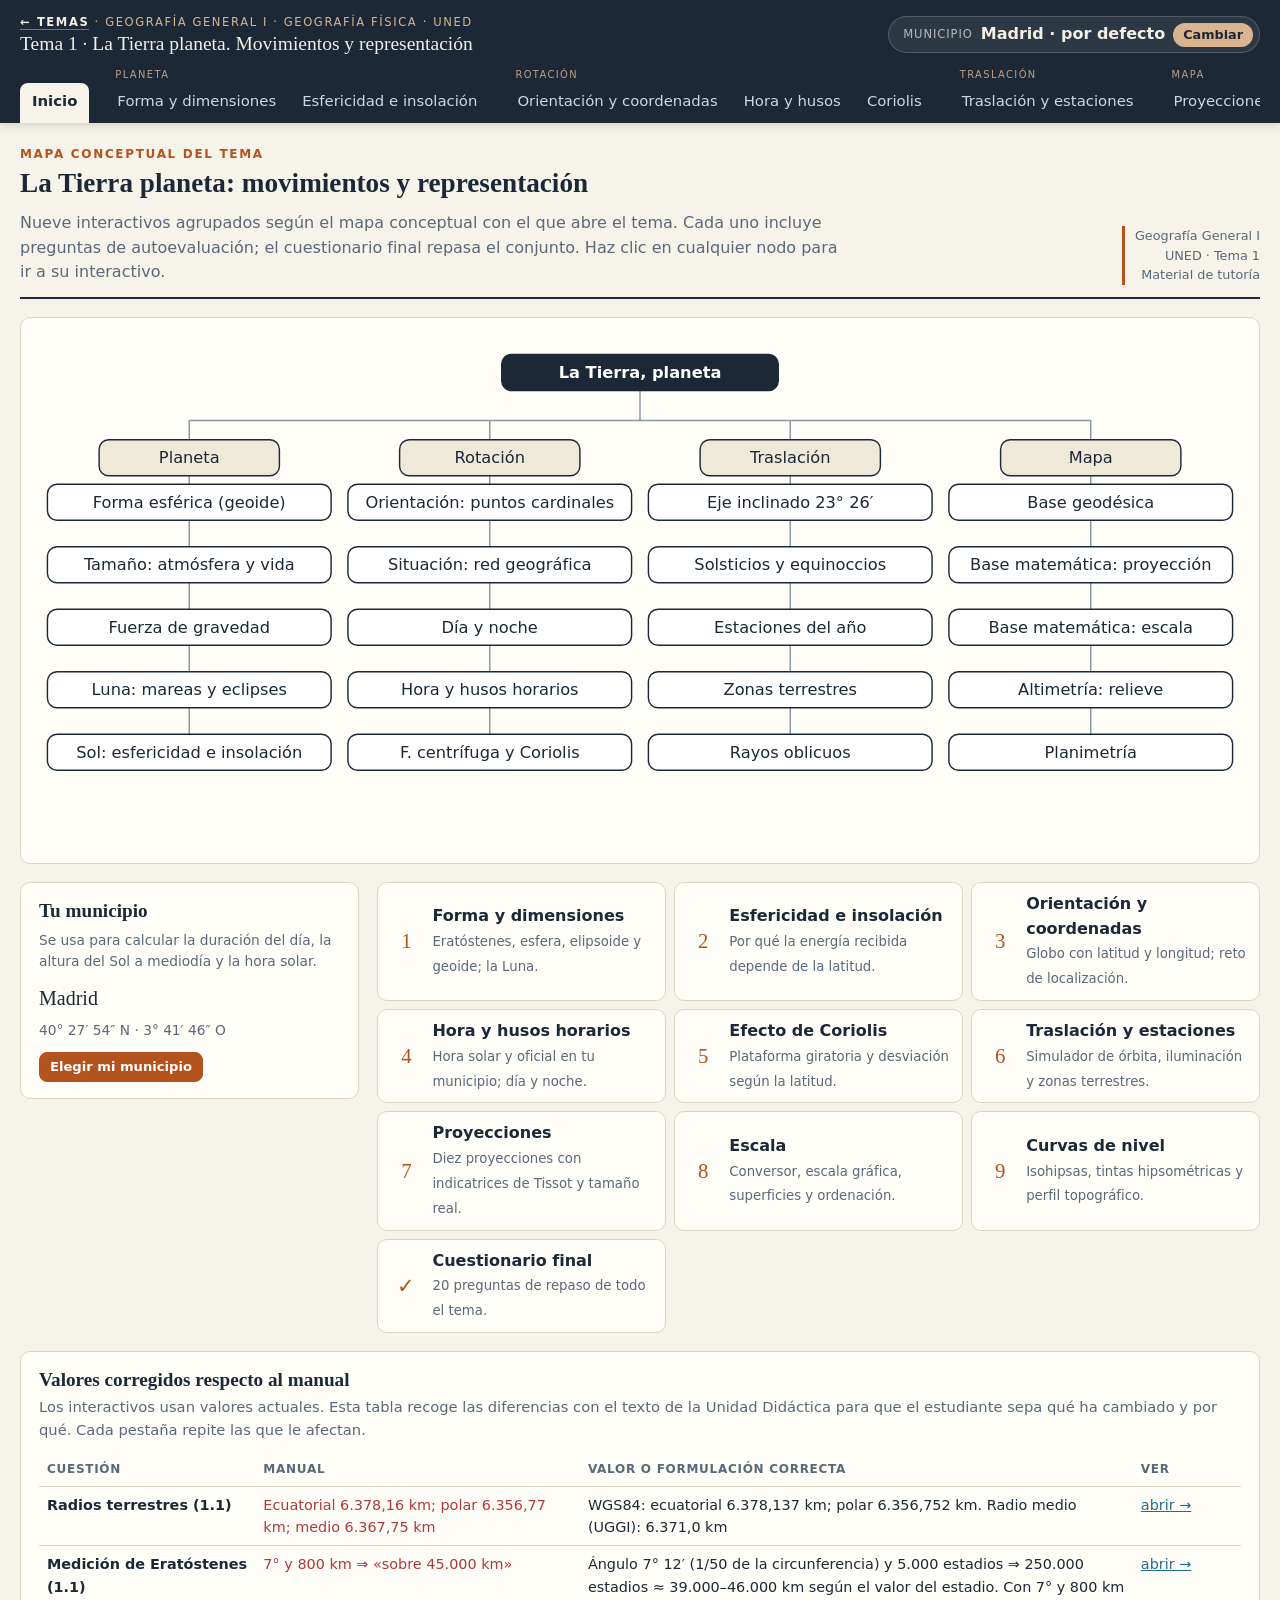
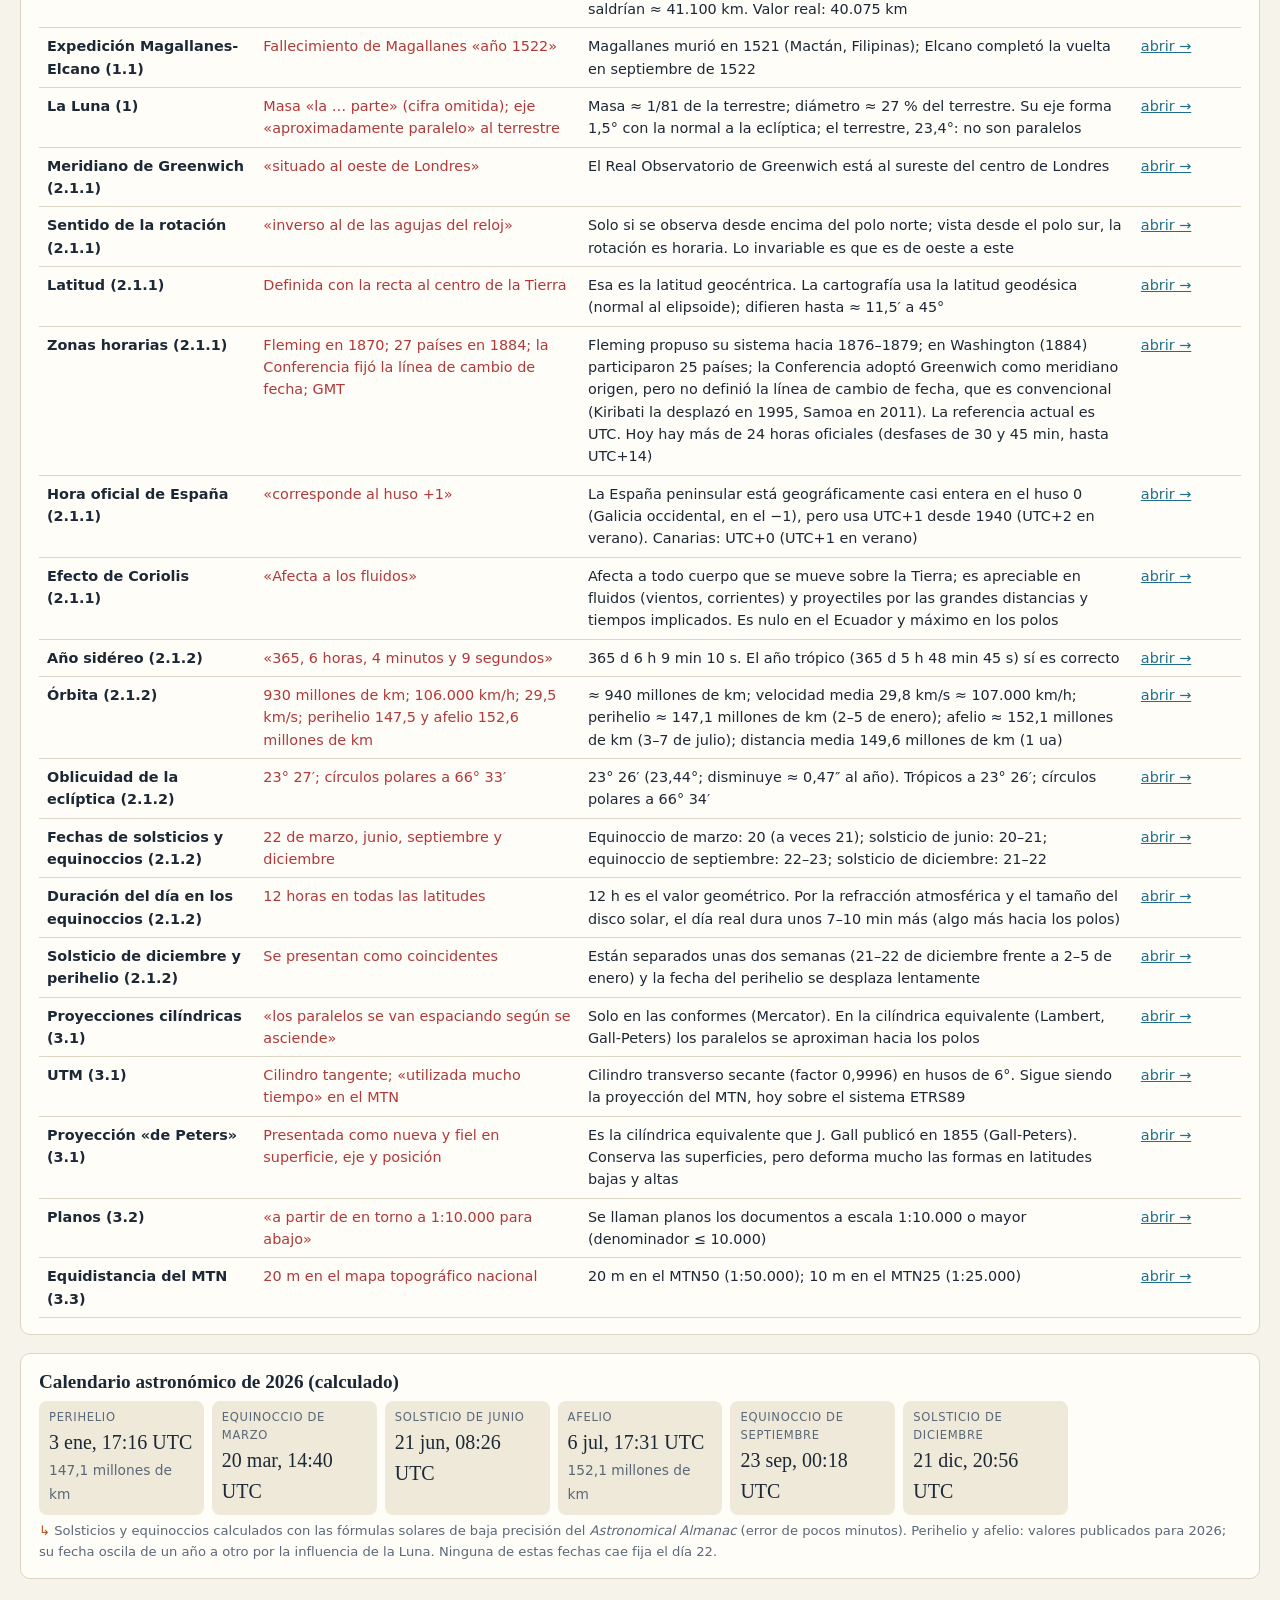
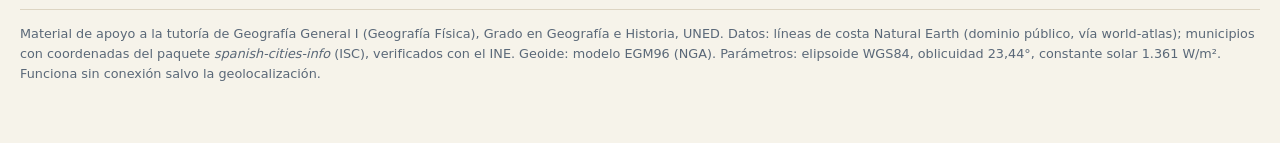
==== commit 1afbcfcb: "Tema 1: geoide real (EGM96) en el corte por meridianos y nuevo globo 3D con exageración variable - d" ====
--- a/tema1/index.html
+++ b/tema1/index.html
@@ -215,7 +215,8 @@
 <script>
 const LAND=[[[-59.57,-80.04,-59.87,-80.55,-60.16,-81,-62.25,-80.86,-64.49,-80.92,-65.74,-80.59,-65.74,-80.55,-66.29,-80.26,-64.04,-80.29,-61.88,-80.39,-61.14,-79.98,-60.61,-79.63,-59.57,-80.04]],[[-159.21,-79.5,-161.13,-79.63,-162.44,-79.28,-163.03,-78.93,-163.07,-78.87,-163.71,-78.6,-163.11,-78.22,-161.24,-78.38,-160.25,-78.69,-159.48,-79.05,-159.21,-79.5]],[[-45.15,-78.05,-43.92,-78.48,-43.49,-79.09,-43.37,-79.52,-43.33,-80.03,-44.88,-80.34,-46.51,-80.59,-48.39,-80.83,-50.48,-81.03,-52.85,-80.97,-54.16,-80.63,-53.99,-80.22,-51.85,-79.95,-50.99,-79.61,-50.37,-79.18,-49.91,-78.81,-49.31,-78.46,-48.66,-78.05,-48.15,-78.05,-46.66,-77.83,-45.15,-78.05]],[[-121.21,-73.5,-119.92,-73.66,-118.72,-73.48,-119.29,-73.83,-120.23,-74.09,-121.62,-74.01,-122.62,-73.66,-122.41,-73.32,-121.21,-73.5]],[[-125.56,-73.48,-124.03,-73.87,-124.62,-73.83,-125.91,-73.74,-127.28,-73.46,-126.56,-73.25,-125.56,-73.48]],[[-98.98,-71.93,-97.88,-72.07,-96.79,-71.95,-96.2,-72.52,-96.98,-72.44,-98.2,-72.48,-99.43,-72.44,-100.78,-72.5,-101.8,-72.31,-102.33,-71.89,-101.7,-71.72,-100.43,-71.86,-98.98,-71.93]],[[-68.45,-70.96,-68.33,-71.41,-68.51,-71.8,-68.78,-72.17,-69.96,-72.31,-71.08,-72.5,-72.39,-72.48,-71.9,-72.09,-73.08,-72.23,-74.19,-72.37,-74.95,-72.07,-75.01,-71.66,-73.91,-71.27,-73.23,-71.15,-72.07,-71.19,-71.78,-70.68,-71.72,-70.31,-71.74,-69.51,-71.17,-69.04,-70.25,-68.88,-69.72,-69.25,-69.49,-69.62,-69.06,-70.07,-68.73,-70.5,-68.45,-70.96]],[[-180,-84.71,-179.94,-84.72,-179.06,-84.14,-177.26,-84.45,-177.14,-84.42,-176.86,-84.33,-176.52,-84.23,-176.23,-84.14,-176.08,-84.1,-175.94,-84.1,-175.83,-84.12,-174.38,-84.53,-173.12,-84.12,-172.89,-84.06,-169.95,-83.88,-169,-84.12,-168.53,-84.24,-167.02,-84.57,-164.18,-84.83,-161.93,-85.14,-158.07,-85.37,-155.19,-85.1,-150.94,-85.3,-148.53,-85.61,-145.89,-85.31,-143.11,-85.04,-142.89,-84.57,-146.83,-84.53,-150.06,-84.3,-150.9,-83.9,-153.59,-83.69,-153.41,-83.24,-153.04,-82.83,-152.66,-82.45,-152.86,-82.04,-154.53,-81.77,-155.29,-81.41,-156.84,-81.1,-154.41,-81.16,-152.1,-81,-150.65,-81.34,-148.87,-81.04,-147.22,-80.67,-146.42,-80.34,-146.77,-79.93,-148.06,-79.65,-149.53,-79.36,-151.59,-79.3,-153.39,-79.16,-155.33,-79.06,-155.98,-78.69,-157.27,-78.38,-158.05,-78.03,-158.36,-76.89,-157.87,-76.99,-156.97,-77.3,-155.33,-77.2,-153.74,-77.07,-152.92,-77.5,-151.33,-77.4,-150,-77.18,-148.75,-76.91,-147.61,-76.58,-146.11,-76.48,-146.15,-76.11,-146.49,-75.73,-146.2,-75.38,-144.91,-75.2,-144.32,-75.54,-142.79,-75.34,-141.64,-75.09,-140.21,-75.07,-138.86,-74.97,-137.51,-74.73,-136.43,-74.52,-135.22,-74.3,-134.43,-74.36,-133.75,-74.44,-132.26,-74.3,-130.92,-74.48,-129.55,-74.46,-128.24,-74.32,-126.89,-74.42,-125.4,-74.52,-124.01,-74.48,-122.56,-74.5,-121.07,-74.52,-119.7,-74.48,-118.68,-74.18,-117.47,-74.03,-116.21,-74.24,-115.02,-74.07,-113.94,-73.72,-113.3,-74.03,-112.95,-74.38,-112.3,-74.71,-111.26,-74.42,-110.07,-74.79,-108.72,-74.91,-107.56,-75.18,-106.15,-75.13,-104.87,-74.95,-103.37,-74.99,-102.02,-75.13,-100.64,-75.3,-100.12,-74.87,-100.76,-74.54,-101.25,-74.18,-102.55,-74.11,-103.11,-73.73,-103.33,-73.36,-103.68,-72.62,-102.92,-72.75,-101.61,-72.81,-100.31,-72.75,-99.14,-72.91,-98.12,-73.21,-97.69,-73.56,-96.34,-73.62,-95.04,-73.48,-93.67,-73.28,-92.44,-73.17,-91.42,-73.4,-90.09,-73.32,-89.23,-72.56,-88.42,-73.01,-87.27,-73.19,-86.01,-73.09,-85.19,-73.48,-83.88,-73.52,-82.67,-73.64,-81.47,-73.85,-80.69,-73.48,-80.3,-73.13,-79.3,-73.52,-77.92,-73.42,-76.91,-73.64,-76.22,-73.97,-74.89,-73.87,-73.85,-73.66,-72.83,-73.4,-71.62,-73.26,-70.21,-73.15,-68.94,-73.01,-67.96,-72.79,-67.37,-72.48,-67.14,-72.05,-67.25,-71.64,-67.56,-71.25,-67.92,-70.85,-68.23,-70.46,-68.49,-70.11,-68.54,-69.72,-68.45,-69.32,-67.98,-68.95,-67.59,-68.54,-67.43,-68.15,-67.62,-67.72,-67.74,-67.33,-67.25,-66.88,-66.7,-66.58,-66.06,-66.21,-65.37,-65.9,-64.57,-65.6,-64.18,-65.17,-63.63,-64.9,-63,-64.64,-62.04,-64.58,-61.41,-64.27,-60.71,-64.07,-59.89,-63.96,-59.16,-63.7,-58.6,-63.39,-57.81,-63.27,-57.22,-63.53,-57.6,-63.86,-58.61,-64.15,-59.05,-64.37,-59.79,-64.21,-60.61,-64.31,-61.3,-64.55,-62.02,-64.8,-62.51,-65.09,-62.65,-65.48,-62.59,-65.86,-62.12,-66.19,-62.8,-66.43,-63.74,-66.5,-64.29,-66.84,-64.88,-67.15,-65.51,-67.58,-65.67,-67.95,-65.31,-68.37,-64.78,-68.68,-63.96,-68.91,-63.2,-69.23,-62.79,-69.62,-62.57,-69.99,-62.28,-70.38,-61.81,-70.72,-61.51,-71.09,-61.38,-72.01,-61.08,-72.38,-61,-72.77,-60.69,-73.17,-60.83,-73.7,-61.38,-74.11,-61.96,-74.44,-63.29,-74.58,-63.74,-74.93,-64.35,-75.26,-65.86,-75.63,-67.19,-75.79,-68.45,-76.01,-69.8,-76.22,-70.6,-76.64,-72.21,-76.67,-73.97,-76.64,-75.56,-76.71,-77.24,-76.71,-76.93,-77.11,-75.4,-77.28,-74.28,-77.56,-73.65,-77.91,-74.77,-78.22,-76.5,-78.12,-77.92,-78.38,-77.99,-78.79,-78.03,-79.18,-76.85,-79.51,-76.63,-79.89,-75.36,-80.26,-73.24,-80.42,-71.44,-80.69,-70.01,-81,-68.19,-81.32,-65.71,-81.47,-63.25,-81.75,-61.55,-82.04,-59.69,-82.38,-58.71,-82.85,-58.22,-83.22,-57.01,-82.87,-55.36,-82.57,-53.62,-82.26,-51.54,-82,-49.76,-81.73,-47.27,-81.71,-44.83,-81.85,-42.81,-82.08,-42.16,-81.65,-40.77,-81.36,-38.24,-81.34,-36.26,-81.12,-34.39,-80.91,-32.31,-80.77,-30.1,-80.59,-28.55,-80.34,-29.26,-79.98,-29.68,-79.63,-29.68,-79.26,-31.62,-79.3,-33.68,-79.46,-35.64,-79.46,-35.92,-79.08,-35.78,-78.34,-35.33,-78.12,-33.9,-77.89,-32.21,-77.65,-31,-77.36,-29.78,-77.07,-28.88,-76.67,-27.51,-76.5,-26.16,-76.36,-25.48,-76.28,-23.93,-76.24,-22.46,-76.11,-21.22,-75.91,-20.01,-75.67,-18.91,-75.44,-17.52,-75.13,-16.64,-74.79,-15.7,-74.5,-15.41,-74.11,-16.46,-73.87,-16.11,-73.46,-15.45,-73.15,-14.41,-72.95,-13.31,-72.72,-12.29,-72.4,-11.51,-72.01,-11.02,-71.54,-10.29,-71.26,-9.1,-71.32,-8.61,-71.66,-7.42,-71.7,-7.38,-71.32,-6.87,-70.93,-5.79,-71.03,-5.54,-71.4,-4.34,-71.46,-3.05,-71.28,-1.79,-71.17,-0.66,-71.23,-0.23,-71.64,0.87,-71.31,1.89,-71.13,3.02,-70.99,4.14,-70.85,5.16,-70.62,6.27,-70.46,7.14,-70.25,7.74,-69.89,8.49,-70.15,9.52,-70.01,10.25,-70.48,10.82,-70.83,11.95,-70.64,12.4,-70.25,13.42,-69.97,14.74,-70.03,15.13,-70.4,15.95,-70.03,17.03,-69.91,18.2,-69.88,19.26,-69.89,20.37,-70.01,21.45,-70.07,21.92,-70.4,22.57,-70.7,23.66,-70.52,24.84,-70.48,25.98,-70.48,27.09,-70.46,28.09,-70.33,29.15,-70.21,30.03,-69.93,30.97,-69.76,31.99,-69.66,32.75,-69.38,33.3,-68.84,33.87,-68.5,34.91,-68.66,35.3,-69.01,36.16,-69.25,37.2,-69.17,37.91,-69.52,38.65,-69.78,39.67,-69.54,40.02,-69.11,40.92,-68.93,41.96,-68.6,42.94,-68.46,44.11,-68.27,44.9,-68.05,45.72,-67.82,46.5,-67.6,47.44,-67.72,48.34,-67.37,48.99,-67.09,49.93,-67.11,50.76,-66.88,50.95,-66.52,51.79,-66.25,52.61,-66.05,53.61,-65.9,54.54,-65.82,55.41,-65.88,56.36,-65.98,57.16,-66.25,57.26,-66.68,58.14,-67.01,58.74,-67.29,59.94,-67.41,60.6,-67.68,61.43,-67.95,62.39,-68.01,63.19,-67.82,64.05,-67.41,64.99,-67.62,65.97,-67.74,66.91,-67.86,67.89,-67.93,68.89,-67.93,69.71,-68.97,69.67,-69.23,69.55,-69.68,68.6,-69.93,67.81,-70.3,67.95,-70.7,69.06,-70.68,68.93,-71.07,68.42,-71.44,67.95,-71.85,68.71,-72.17,69.87,-72.26,71.02,-72.09,71.57,-71.7,71.91,-71.32,72.46,-71.01,73.08,-70.72,73.33,-70.36,73.86,-69.88,74.49,-69.78,75.63,-69.74,76.62,-69.62,77.64,-69.46,78.13,-69.07,78.43,-68.7,79.11,-68.33,80.09,-68.07,80.93,-67.88,81.49,-67.54,82.05,-67.37,82.78,-67.21,83.77,-67.31,84.67,-67.21,85.65,-67.09,86.75,-67.15,87.48,-66.88,87.99,-66.21,88.36,-66.48,88.83,-66.96,89.67,-67.15,90.63,-67.23,91.59,-67.11,92.61,-67.19,93.55,-67.21,94.18,-67.11,95.02,-67.17,95.78,-67.39,96.68,-67.25,97.76,-67.25,98.68,-67.11,99.72,-67.25,100.39,-66.91,100.89,-66.58,101.58,-66.31,102.83,-65.56,103.48,-65.7,104.24,-65.98,104.91,-66.33,106.18,-66.94,107.16,-66.96,108.08,-66.96,109.16,-66.84,110.23,-66.7,111.06,-66.43,111.74,-66.13,112.86,-66.09,113.6,-65.88,114.39,-66.07,114.9,-66.39,115.6,-66.7,116.7,-66.66,117.38,-66.91,118.58,-67.17,119.83,-67.27,120.87,-67.19,121.65,-66.88,122.32,-66.56,123.22,-66.48,124.12,-66.62,125.16,-66.72,126.1,-66.56,127,-66.56,127.88,-66.66,128.8,-66.76,129.7,-66.58,130.78,-66.43,131.8,-66.39,132.94,-66.39,133.85,-66.29,134.76,-66.21,135.03,-65.72,135.07,-65.31,135.7,-65.58,135.87,-66.03,136.21,-66.45,136.62,-66.78,137.46,-66.96,138.6,-66.9,139.91,-66.88,140.81,-66.82,142.12,-66.82,143.06,-66.8,144.37,-66.84,145.49,-66.91,146.2,-67.23,146,-67.6,146.65,-67.89,147.72,-68.13,148.84,-68.39,150.13,-68.56,151.48,-68.72,152.5,-68.87,153.64,-68.9,154.28,-68.56,155.17,-68.84,155.93,-69.15,156.81,-69.38,158.03,-69.48,159.18,-69.6,159.67,-69.99,160.81,-70.23,161.57,-70.58,162.69,-70.74,163.84,-70.72,164.92,-70.78,166.11,-70.76,167.31,-70.83,168.43,-70.97,169.46,-71.21,170.5,-71.4,171.21,-71.7,171.09,-72.09,170.56,-72.44,170.11,-72.89,169.76,-73.24,169.29,-73.66,167.98,-73.81,167.39,-74.17,166.09,-74.38,165.64,-74.77,164.96,-75.15,164.24,-75.46,163.82,-75.87,163.57,-76.24,163.47,-76.69,163.49,-77.07,164.06,-77.46,164.28,-77.83,164.74,-78.18,166.6,-78.32,167,-78.75,165.19,-78.91,163.67,-79.12,161.77,-79.16,160.92,-79.73,160.75,-80.2,160.32,-80.57,159.79,-80.95,161.12,-81.28,161.63,-81.69,162.49,-82.06,163.71,-82.39,165.1,-82.71,166.6,-83.02,168.89,-83.34,169.41,-83.83,172.29,-84.04,172.48,-84.12,173.22,-84.41,175.99,-84.16,178.28,-84.47,180,-84.71,180,-90,-180,-90]],[[-67.75,-53.85,-66.45,-54.45,-65.05,-54.7,-65.5,-55.2,-66.45,-55.25,-66.96,-54.9,-67.29,-55.3,-68.15,-55.61,-69.23,-55.5,-69.96,-55.2,-71.01,-55.05,-72.27,-54.49,-73.28,-53.96,-74.66,-52.84,-73.84,-53.05,-72.43,-53.72,-71.11,-54.07,-70.59,-53.62,-70.27,-52.93,-69.35,-52.52,-68.63,-52.64,-68.25,-53.1,-67.75,-53.85]],[[-58.55,-51.1,-57.75,-51.55,-58.05,-51.9,-59.4,-52.2,-59.85,-51.85,-60.7,-52.3,-61.2,-51.85,-60,-51.25,-59.15,-51.5,-58.55,-51.1]],[[70.28,-49.71,68.74,-49.77,68.72,-49.24,68.87,-48.83,68.94,-48.62,69.58,-48.94,70.53,-49.07,70.56,-49.25,70.28,-49.71]],[[145.4,-40.79,146.36,-41.14,146.91,-41,147.69,-40.81,148.29,-40.87,148.36,-42.06,148.02,-42.41,147.91,-43.21,147.56,-42.94,146.87,-43.64,146.66,-43.58,146.05,-43.55,145.43,-42.69,145.3,-42.03,144.72,-41.16,144.74,-40.7,145.4,-40.79]],[[173.02,-40.92,173.25,-41.33,173.96,-40.93,174.25,-41.35,174.25,-41.77,173.88,-42.23,173.22,-42.97,172.71,-43.37,173.08,-43.85,172.31,-43.87,171.45,-44.24,171.18,-44.9,170.62,-45.91,169.83,-46.36,169.33,-46.64,168.41,-46.62,167.76,-46.29,166.68,-46.22,166.51,-45.85,167.05,-45.11,168.3,-44.12,168.95,-43.94,169.67,-43.56,170.52,-43.03,171.13,-42.51,171.57,-41.77,171.95,-41.51,172.1,-40.96,172.8,-40.49,173.02,-40.92]],[[174.61,-36.16,175.34,-37.21,175.36,-36.53,175.81,-36.8,175.96,-37.56,176.76,-37.88,177.44,-37.96,178.01,-37.58,178.52,-37.7,178.28,-38.58,177.97,-39.17,177.21,-39.15,176.94,-39.45,177.03,-39.88,176.89,-40.07,176.51,-40.61,176.01,-41.29,175.24,-41.69,175.07,-41.43,174.65,-41.28,175.23,-40.46,174.9,-39.91,173.82,-39.51,173.85,-39.15,174.57,-38.8,174.74,-38.03,174.7,-37.38,174.29,-36.71,174.32,-36.53,173.84,-36.12,173.06,-35.24,172.63,-34.53,173.01,-34.45,173.55,-35.01,174.33,-35.27,174.61,-36.16]],[[167.12,-22.16,166.74,-22.4,166.19,-22.13,165.47,-21.68,164.83,-21.15,164.17,-20.45,164.03,-20.11,164.46,-20.12,165.02,-20.46,165.46,-20.8,165.78,-21.08,166.6,-21.7,167.12,-22.16]],[[178.37,-17.34,178.72,-17.63,178.55,-18.15,177.93,-18.29,177.38,-18.16,177.29,-17.72,177.67,-17.38,178.12,-17.51,178.37,-17.34]],[[-180,-16.56,-180.64,-16.8,-181.27,-17.01,-181.4,-16.64,-180.9,-16.43,-180.59,-16.38,-180,-16.07,-179.79,-16.02,-179.92,-16.5,-180,-16.56]],[[167.85,-16.47,167.52,-16.6,167.18,-16.16,167.22,-15.89,167.85,-16.47]],[[167.11,-14.93,167.27,-15.74,167,-15.61,166.79,-15.67,166.65,-15.39,166.63,-14.63,167.11,-14.93]],[[50.06,-13.56,50.22,-14.76,50.48,-15.23,50.38,-15.71,50.2,-16,49.86,-15.41,49.67,-15.71,49.86,-16.45,49.78,-16.87,49.5,-17.11,49.43,-17.95,49.04,-19.12,48.55,-20.5,47.93,-22.39,47.55,-23.78,47.1,-24.94,46.28,-25.18,45.41,-25.6,44.83,-25.35,44.04,-24.99,43.76,-24.46,43.7,-23.57,43.35,-22.78,43.25,-22.06,43.43,-21.34,43.89,-21.16,43.9,-20.83,44.38,-20.07,44.47,-19.44,44.23,-18.96,44.04,-18.33,43.96,-17.41,44.31,-16.85,44.45,-16.22,44.94,-16.18,45.5,-15.97,45.87,-15.79,46.31,-15.78,46.88,-15.21,47.71,-14.59,48,-14.09,47.87,-13.66,48.29,-13.78,48.84,-13.09,48.87,-12.49,49.2,-12.04,49.54,-12.47,49.81,-12.9,50.06,-13.56]],[[143.56,-13.76,143.92,-14.55,144.56,-14.17,144.9,-14.59,145.37,-14.99,145.27,-15.43,145.49,-16.29,145.64,-16.78,145.89,-16.91,146.16,-17.76,146.06,-18.28,146.39,-18.96,147.47,-19.48,148.18,-19.96,148.85,-20.39,148.72,-20.63,149.29,-21.26,149.68,-22.34,150.08,-22.12,150.48,-22.56,150.73,-22.4,150.9,-23.46,151.61,-24.08,152.07,-24.46,152.86,-25.27,153.14,-26.07,153.16,-26.64,153.09,-27.26,153.57,-28.11,153.51,-28.99,153.34,-29.46,153.07,-30.35,153.09,-30.92,152.89,-31.64,152.45,-32.55,151.71,-33.04,151.34,-33.82,151.01,-34.31,150.71,-35.17,150.33,-35.67,150.08,-36.42,149.95,-37.11,150,-37.43,149.42,-37.77,148.31,-37.81,147.38,-38.22,146.92,-38.61,146.32,-39.04,145.49,-38.59,144.88,-38.42,145.03,-37.9,144.49,-38.09,143.61,-38.81,142.75,-38.54,142.18,-38.38,141.61,-38.31,140.64,-38.02,139.99,-37.4,139.81,-36.64,139.58,-36.14,139.08,-35.73,138.12,-35.61,138.45,-35.13,138.21,-34.39,137.72,-35.08,136.83,-35.26,137.35,-34.71,137.51,-34.13,137.89,-33.64,137.81,-32.9,137,-33.75,136.37,-34.09,135.99,-34.89,135.21,-34.48,135.24,-33.95,134.61,-33.22,134.09,-32.85,134.27,-32.62,132.99,-32.01,132.29,-31.98,131.33,-31.5,129.53,-31.59,128.24,-31.95,127.1,-32.28,126.15,-32.22,125.09,-32.73,124.22,-32.96,124.03,-33.48,123.66,-33.89,122.81,-33.91,122.18,-34,121.3,-33.82,120.58,-33.93,119.89,-33.98,119.3,-34.51,119.01,-34.46,118.5,-34.75,118.03,-35.06,117.29,-35.03,116.62,-35.03,115.56,-34.39,115.03,-34.2,115.05,-33.62,115.54,-33.49,115.71,-33.26,115.68,-32.9,115.8,-32.21,115.69,-31.61,115.16,-30.6,115,-30.03,115.04,-29.46,114.64,-28.81,114.62,-28.52,114.17,-28.12,114.05,-27.33,113.48,-26.54,113.34,-26.12,113.78,-26.55,113.44,-25.62,113.94,-25.91,114.23,-26.3,114.22,-25.79,113.72,-25,113.63,-24.68,113.39,-24.38,113.5,-23.81,113.71,-23.56,113.84,-23.06,113.74,-22.47,114.15,-21.76,114.22,-22.52,114.65,-21.83,115.46,-21.49,115.95,-21.07,116.71,-20.7,117.16,-20.62,117.44,-20.75,118.23,-20.37,118.84,-20.26,118.99,-20.04,119.25,-19.95,119.8,-19.98,120.86,-19.68,121.4,-19.24,121.65,-18.71,122.24,-18.2,122.29,-17.8,122.31,-17.26,123.01,-16.41,123.43,-17.27,123.86,-17.07,123.5,-16.6,123.82,-16.11,124.26,-16.33,124.38,-15.57,124.93,-15.08,125.17,-14.68,125.67,-14.51,125.69,-14.23,126.13,-14.35,126.14,-14.1,126.58,-13.95,127.07,-13.82,127.8,-14.28,128.36,-14.87,128.98,-14.88,129.62,-14.97,129.41,-14.42,129.89,-13.62,130.34,-13.36,130.18,-13.11,130.62,-12.54,131.22,-12.18,131.73,-12.3,132.58,-12.11,132.56,-11.6,131.82,-11.27,132.36,-11.13,133.02,-11.38,133.55,-11.79,134.39,-12.04,134.68,-11.94,135.3,-12.25,135.88,-11.96,136.26,-12.05,136.49,-11.86,136.95,-12.35,136.68,-12.89,136.31,-13.29,135.96,-13.32,136.08,-13.72,135.78,-14.22,135.43,-14.72,135.5,-15,136.3,-15.55,137.07,-15.87,137.58,-16.22,138.3,-16.81,138.59,-16.81,139.11,-17.06,139.26,-17.37,140.22,-17.71,140.87,-17.37,141.07,-16.83,141.27,-16.39,141.4,-15.84,141.7,-15.04,141.56,-14.56,141.63,-14.27,141.52,-13.7,141.65,-12.94,141.84,-12.74,141.69,-12.41,141.93,-11.88,142.12,-11.33,142.14,-11.04,142.52,-10.67,142.8,-11.16,142.87,-11.78,143.12,-11.9,143.16,-12.33,143.52,-12.83,143.6,-13.4,143.56,-13.76]],[[162.12,-10.48,162.4,-10.83,161.7,-10.82,161.32,-10.21,161.92,-10.45,162.12,-10.48]],[[120.71,-10.24,120.29,-10.26,118.97,-9.56,119.9,-9.36,120.43,-9.67,120.78,-9.97,120.71,-10.24]],[[160.85,-9.87,160.46,-9.9,159.85,-9.79,159.64,-9.64,159.7,-9.24,160.36,-9.4,160.69,-9.61,160.85,-9.87]],[[161.68,-9.6,161.53,-9.78,160.79,-8.92,160.58,-8.32,160.92,-8.32,161.28,-9.12,161.68,-9.6]],[[124.44,-10.14,123.58,-10.36,123.46,-10.24,123.55,-9.9,123.98,-9.29,124.97,-8.89,125.09,-8.66,125.95,-8.43,126.64,-8.4,126.96,-8.27,127.34,-8.4,126.97,-8.67,125.93,-9.11,125.09,-9.39,124.44,-10.14]],[[117.9,-8.09,118.26,-8.36,118.88,-8.28,119.13,-8.71,117.97,-8.91,117.28,-9.04,116.74,-9.03,117.08,-8.46,117.63,-8.45,117.9,-8.09]],[[122.9,-8.09,122.76,-8.65,121.25,-8.93,119.92,-8.81,119.92,-8.45,120.71,-8.24,121.34,-8.54,122.01,-8.46,122.9,-8.09]],[[159.88,-8.34,159.92,-8.54,159.13,-8.11,158.59,-7.75,158.21,-7.42,158.36,-7.32,158.82,-7.56,159.64,-8.02,159.88,-8.34]],[[157.54,-7.35,157.34,-7.4,156.9,-7.18,156.49,-6.77,156.54,-6.6,157.14,-7.02,157.54,-7.35]],[[108.62,-6.78,110.54,-6.88,110.76,-6.46,112.61,-6.95,112.98,-7.59,114.48,-7.78,115.71,-8.37,114.57,-8.75,113.46,-8.35,112.56,-8.38,111.52,-8.3,110.59,-8.12,109.43,-7.74,108.69,-7.64,108.28,-7.77,106.45,-7.36,106.28,-6.93,105.36,-6.85,106.05,-5.9,107.26,-5.96,108.07,-6.35,108.49,-6.42,108.62,-6.78]],[[134.73,-6.21,134.21,-6.89,134.11,-6.14,134.29,-5.78,134.5,-5.44,134.73,-5.74,134.73,-6.21]],[[155.88,-6.82,155.6,-6.92,155.17,-6.54,154.73,-5.9,154.52,-5.14,154.65,-5.04,154.76,-5.34,155.06,-5.57,155.55,-6.2,156.02,-6.54,155.88,-6.82]],[[151.98,-5.48,151.46,-5.56,151.3,-5.84,150.75,-6.08,150.24,-6.32,149.71,-6.32,148.89,-6.03,148.32,-5.75,148.4,-5.44,149.3,-5.58,149.85,-5.51,150,-5.03,150.14,-5,150.24,-5.53,150.81,-5.46,151.09,-5.11,151.65,-4.76,151.54,-4.17,152.14,-4.15,152.34,-4.31,152.32,-4.87,151.98,-5.48]],[[127.25,-3.46,126.87,-3.79,126.18,-3.61,125.99,-3.18,127,-3.13,127.25,-3.46]],[[130.47,-3.09,130.83,-3.86,129.99,-3.45,129.16,-3.36,128.59,-3.43,127.9,-3.39,128.13,-2.84,129.37,-2.8,130.47,-3.09]],[[153.14,-4.5,152.83,-4.77,152.64,-4.18,152.41,-3.79,151.95,-3.46,151.38,-3.04,150.66,-2.74,150.94,-2.5,151.48,-2.78,151.82,-3,152.24,-3.24,152.64,-3.66,153.02,-3.98,153.14,-4.5]],[[134.14,-1.15,134.42,-2.77,135.46,-3.37,136.29,-2.31,137.44,-1.7,138.33,-1.7,139.19,-2.05,139.93,-2.41,141,-2.6,142.74,-3.29,144.58,-3.86,145.27,-4.37,145.83,-4.88,145.98,-5.47,147.65,-6.08,147.89,-6.61,146.97,-6.72,147.19,-7.39,148.09,-8.04,148.73,-9.11,149.31,-9.07,149.27,-9.51,150.04,-9.68,149.74,-9.87,150.8,-10.29,150.69,-10.58,150.03,-10.65,149.78,-10.39,148.92,-10.28,147.91,-10.13,147.14,-9.49,146.57,-8.94,146.05,-8.07,144.74,-7.63,143.9,-7.92,143.29,-8.25,143.41,-8.98,142.63,-9.33,142.07,-9.16,141.03,-9.12,140.14,-8.3,139.13,-8.1,138.88,-8.38,137.61,-8.41,138.04,-7.6,138.67,-7.32,138.41,-6.23,137.93,-5.39,135.99,-4.55,135.17,-4.46,133.66,-3.54,133.37,-4.02,132.98,-4.11,132.76,-3.75,132.75,-3.31,131.99,-2.82,133.07,-2.46,133.78,-2.48,133.7,-2.21,132.23,-2.21,131.84,-1.62,130.94,-1.43,130.52,-0.94,131.87,-0.7,132.38,-0.37,133.98,-0.78,134.14,-1.15]],[[125.24,1.42,124.44,0.43,123.68,0.24,122.72,0.43,121.06,0.38,120.18,0.24,120.04,-0.52,120.93,-1.41,121.47,-0.96,123.34,-0.62,123.26,-1.08,122.82,-0.93,122.39,-1.52,121.51,-1.91,122.45,-3.19,122.27,-3.53,123.17,-4.68,123.16,-5.34,122.63,-5.63,122.24,-5.28,122.72,-4.46,121.74,-4.85,121.49,-4.57,121.62,-4.19,120.9,-3.6,120.97,-2.63,120.3,-2.93,120.39,-4.1,120.43,-5.53,119.8,-5.67,119.37,-5.38,119.65,-4.46,119.5,-3.49,119.08,-3.49,118.77,-2.8,119.18,-2.15,119.32,-1.35,119.83,0.15,120.03,0.57,120.89,1.31,121.67,1.01,122.93,0.88,124.08,0.92,125.07,1.64,125.24,1.42]],[[128.69,1.13,128.63,0.26,128.12,0.36,127.97,-0.25,128.38,-0.78,128.1,-0.9,127.7,-0.27,127.4,1.01,127.6,1.81,127.93,2.17,128,1.63,128.6,1.54,128.69,1.13]],[[105.82,-5.85,104.71,-5.87,103.87,-5.04,102.58,-4.22,102.16,-3.61,101.4,-2.8,100.9,-2.05,100.14,-0.65,99.26,0.18,98.97,1.04,98.6,1.82,97.7,2.45,97.18,3.31,96.43,3.87,95.38,4.97,95.29,5.48,95.94,5.44,97.48,5.25,98.37,4.27,99.14,3.59,99.69,3.17,100.64,2.1,101.66,2.08,102.5,1.4,103.08,0.56,103.84,0.1,103.44,-0.71,104.01,-1.06,104.37,-1.08,104.54,-1.78,104.89,-2.34,105.62,-2.43,106.11,-3.06,105.86,-4.31,105.82,-5.85]],[[117.87,1.83,119,0.9,117.81,0.78,117.48,0.1,117.52,-0.8,116.56,-1.49,116.53,-2.48,116.15,-4.01,116,-3.66,114.86,-4.11,114.47,-3.5,113.76,-3.44,113.26,-3.12,112.07,-3.48,111.7,-3,111.05,-3.05,110.22,-2.93,110.07,-1.59,109.57,-1.31,109.09,-0.46,108.95,0.42,109.07,1.34,109.66,2.01,110.4,1.66,111.17,1.85,111.37,2.7,111.8,2.89,113,3.1,113.71,3.89,114.21,4.53,114.6,4.9,115.45,5.45,116.22,6.14,116.73,6.92,117.13,6.93,117.64,6.42,117.69,5.99,118.35,5.71,119.18,5.41,119.11,5.02,118.44,4.97,118.62,4.48,117.88,4.14,117.31,3.24,118.05,2.29,117.87,1.83]],[[126.38,8.41,126.48,7.75,126.54,7.19,126.2,6.27,125.83,7.29,125.36,6.79,125.68,6.05,125.4,5.58,124.22,6.16,123.94,6.89,124.24,7.36,123.61,7.83,123.3,7.42,122.82,7.46,122.09,6.9,121.92,7.19,122.31,8.04,122.94,8.32,123.49,8.69,123.84,8.24,124.6,8.51,124.76,8.96,125.47,8.99,125.41,9.76,126.22,9.29,126.31,8.78,126.38,8.41]],[[81.22,6.2,80.35,5.97,79.87,6.76,79.7,8.2,80.15,9.82,80.84,9.27,81.31,8.56,81.79,7.52,81.64,6.48,81.22,6.2]],[[-60.94,10.11,-61.77,10,-61.95,10.09,-61.66,10.37,-61.68,10.76,-61.11,10.89,-60.9,10.85,-60.94,10.11]],[[123.98,10.28,123.62,9.95,123.31,9.32,123,9.02,122.38,9.71,122.59,9.98,122.84,10.26,122.95,10.88,123.5,10.94,123.34,10.27,124.08,11.23,123.98,10.28]],[[118.5,9.32,117.18,8.37,117.67,9.07,118.39,9.68,118.99,10.38,119.51,11.37,119.69,10.55,119.03,10,118.5,9.32]],[[121.88,11.89,122.48,11.58,123.12,11.58,123.1,11.17,122.64,10.74,122,10.44,121.97,10.91,122.04,11.42,121.88,11.89]],[[125.5,12.16,125.78,11.05,125.01,11.31,125.03,10.98,125.28,10.36,124.8,10.13,124.76,10.84,124.46,10.89,124.3,11.49,124.89,11.42,124.88,11.79,124.27,12.56,125.23,12.54,125.5,12.16]],[[121.53,13.07,121.26,12.21,120.83,12.7,120.32,13.47,121.18,13.43,121.53,13.07]],[[121.32,18.5,121.94,18.22,122.24,18.48,122.34,18.22,122.17,17.81,122.51,17.09,122.25,16.26,121.66,15.93,121.51,15.13,121.73,14.33,122.26,14.22,122.7,14.34,123.95,13.78,123.85,13.24,124.18,13,124.08,12.54,123.3,13.03,122.93,13.55,122.67,13.19,122.04,13.78,121.13,13.64,120.63,13.86,120.68,14.27,120.99,14.53,120.69,14.76,120.56,14.4,120.07,14.97,119.92,15.41,119.88,16.36,120.29,16.03,120.39,17.6,120.71,18.51,121.32,18.5]],[[-65.59,18.23,-65.85,17.98,-66.6,17.98,-67.19,17.95,-67.24,18.37,-67.1,18.52,-66.28,18.52,-65.77,18.43,-65.59,18.23]],[[-76.9,17.87,-77.2,17.7,-77.77,17.86,-78.34,18.23,-78.22,18.45,-77.8,18.52,-77.57,18.49,-76.89,18.4,-76.37,18.16,-76.2,17.89,-76.9,17.87]],[[-72.58,19.87,-71.71,19.71,-71.59,19.88,-70.81,19.88,-70.21,19.62,-69.95,19.65,-69.77,19.29,-69.22,19.31,-69.26,19.01,-68.81,18.98,-68.32,18.61,-68.69,18.21,-69.17,18.42,-69.62,18.38,-69.95,18.43,-70.13,18.25,-70.52,18.18,-70.67,18.43,-71,18.28,-71.4,17.6,-71.66,17.76,-71.71,18.04,-72.37,18.21,-72.84,18.14,-73.45,18.22,-73.92,18.03,-74.46,18.34,-74.37,18.66,-73.45,18.53,-72.69,18.45,-72.33,18.67,-72.79,19.1,-72.78,19.48,-73.41,19.64,-73.19,19.92,-72.58,19.87]],[[110.34,18.68,109.48,18.2,108.65,18.51,108.63,19.37,109.12,19.82,110.21,20.1,110.79,20.08,111.01,19.7,110.57,19.26,110.34,18.68]],[[-155.54,19.08,-155.69,18.92,-155.94,19.06,-155.91,19.34,-156.07,19.7,-156.02,19.81,-155.85,19.98,-155.92,20.17,-155.86,20.27,-155.79,20.25,-155.4,20.08,-155.22,19.99,-155.06,19.86,-154.81,19.51,-154.83,19.45,-155.22,19.24,-155.54,19.08]],[[-156.08,20.64,-156.42,20.57,-156.59,20.78,-156.7,20.86,-156.71,20.93,-156.61,21.01,-156.26,20.92,-155.99,20.76,-156.08,20.64]],[[-156.76,21.18,-156.79,21.07,-157.33,21.1,-157.25,21.22,-156.76,21.18]],[[-157.65,21.32,-157.71,21.26,-157.78,21.28,-158.13,21.31,-158.25,21.54,-158.29,21.58,-158.03,21.72,-157.94,21.65,-157.65,21.32]],[[-159.35,21.98,-159.47,21.88,-159.8,22.06,-159.75,22.14,-159.59,22.24,-159.36,22.22,-159.35,21.98]],[[-79.68,22.77,-79.28,22.4,-78.35,22.51,-77.99,22.28,-77.15,21.66,-76.52,21.21,-76.19,21.22,-75.6,21.02,-75.67,20.73,-74.93,20.69,-74.18,20.28,-74.3,20.05,-74.96,19.92,-75.63,19.87,-76.32,19.95,-77.76,19.86,-77.09,20.41,-77.49,20.67,-78.14,20.74,-78.48,21.03,-78.72,21.6,-79.29,21.56,-80.22,21.83,-80.52,22.04,-81.82,22.19,-82.17,22.39,-81.79,22.64,-82.78,22.69,-83.49,22.17,-83.91,22.15,-84.05,21.91,-84.55,21.8,-84.97,21.9,-84.45,22.21,-84.23,22.57,-83.78,22.79,-83.27,22.98,-82.51,23.08,-82.27,23.19,-81.41,23.12,-80.62,23.11,-79.68,22.77]],[[-77.54,23.76,-77.78,23.71,-78.03,24.29,-78.41,24.57,-78.19,25.21,-77.89,25.17,-77.54,24.34,-77.54,23.76]],[[121.18,22.79,120.75,21.97,120.22,22.81,120.11,23.56,120.69,24.54,121.5,25.3,121.95,25,121.78,24.39,121.18,22.79]],[[-77.82,26.58,-78.91,26.42,-78.98,26.79,-78.51,26.87,-77.85,26.84,-77.82,26.58]],[[-77,26.59,-77.17,25.88,-77.36,26.01,-77.34,26.53,-77.79,26.93,-77.79,27.04,-77,26.59]],[[134.64,34.15,134.77,33.81,134.2,33.2,133.79,33.52,133.28,33.29,133.02,32.7,132.36,32.99,132.37,33.46,132.93,34.06,133.49,33.94,133.91,34.36,134.64,34.15]],[[34.58,35.67,33.9,35.25,33.98,35.06,34,34.98,32.98,34.57,32.49,34.7,32.26,35.1,32.73,35.14,32.8,35.14,32.95,35.39,33.67,35.37,34.58,35.67]],[[23.7,35.71,24.25,35.37,25.03,35.43,25.77,35.35,25.75,35.18,26.29,35.3,26.16,35,24.72,34.92,24.73,35.09,23.51,35.28,23.7,35.71]],[[15.52,38.23,15.16,37.44,15.31,37.13,15.1,36.62,14.33,37,13.83,37.1,12.43,37.61,12.57,38.13,13.74,38.04,14.76,38.14,15.52,38.23]],[[9.21,41.21,9.81,40.5,9.67,39.18,9.21,39.24,8.81,38.91,8.43,39.17,8.39,40.38,8.16,40.95,8.71,40.9,9.21,41.21]],[[140.98,37.14,140.6,36.34,140.77,35.84,140.25,35.14,138.97,34.67,137.22,34.61,135.79,33.46,135.12,33.85,135.08,34.6,133.34,34.38,132.16,33.9,130.99,33.89,132,33.15,131.33,31.45,130.69,31.03,130.2,31.42,130.45,32.32,129.82,32.61,129.41,33.3,130.36,33.6,130.88,34.23,131.89,34.75,132.62,35.43,134.61,35.73,135.68,35.53,136.72,37.3,137.39,36.83,138.86,37.83,139.43,38.22,140.05,39.44,139.88,40.56,140.31,41.2,141.37,41.38,141.92,39.99,141.88,39.18,140.96,38.17,140.98,37.14]],[[9.56,42.15,9.23,41.38,8.78,41.58,8.54,42.26,8.75,42.63,9.39,43.01,9.56,42.15]],[[143.91,44.17,144.61,43.96,145.32,44.38,145.54,43.26,144.06,42.99,143.18,41.99,141.61,42.68,141.07,41.59,139.96,41.57,139.82,42.56,140.31,43.33,141.38,43.39,141.67,44.77,141.97,45.55,143.14,44.51,143.91,44.17]],[[-63.66,46.55,-62.94,46.42,-62.01,46.44,-62.51,46.03,-62.87,45.97,-64.14,46.39,-64.39,46.73,-64.01,47.04,-63.66,46.55]],[[-61.81,49.11,-62.29,49.09,-63.59,49.4,-64.52,49.87,-64.17,49.96,-62.86,49.71,-61.84,49.29,-61.81,49.11]],[[-123.51,48.51,-124.01,48.37,-125.65,48.83,-125.96,49.18,-126.85,49.53,-127.03,49.81,-128.06,50,-128.44,50.54,-128.36,50.77,-127.31,50.55,-126.69,50.4,-125.75,50.29,-125.42,49.95,-124.92,49.48,-123.92,49.06,-123.51,48.51]],[[-56.13,50.69,-56.8,49.81,-56.14,50.15,-55.47,49.94,-55.82,49.59,-54.93,49.31,-54.47,49.56,-53.48,49.25,-53.79,48.52,-53.09,48.69,-52.96,48.16,-52.65,47.54,-53.07,46.66,-53.52,46.62,-54.18,46.81,-53.96,47.63,-54.24,47.75,-55.4,46.88,-56,46.92,-55.29,47.39,-56.25,47.63,-57.33,47.57,-59.27,47.6,-59.42,47.9,-58.8,48.25,-59.23,48.52,-58.39,49.13,-57.36,50.72,-56.74,51.29,-55.87,51.63,-55.41,51.59,-55.6,51.32,-56.13,50.69]],[[-132.71,54.04,-131.75,54.12,-132.05,52.98,-131.18,52.18,-131.58,52.18,-132.18,52.64,-132.55,53.1,-133.06,53.41,-133.24,53.85,-133.18,54.17,-132.71,54.04]],[[143.65,50.75,144.65,48.98,143.18,49.31,142.56,47.86,143.54,46.84,143.51,46.14,142.75,46.74,142.09,45.97,141.91,46.81,142.02,47.78,141.9,48.86,142.13,49.61,142.18,50.95,141.59,51.94,141.68,53.3,142.61,53.76,142.21,54.23,142.65,54.37,142.92,53.7,143.26,52.74,143.24,51.76,143.65,50.75]],[[-6.79,52.26,-8.56,51.67,-9.98,51.82,-9.17,52.86,-9.69,53.88,-8.33,54.67,-7.57,55.13,-6.73,55.17,-5.66,54.56,-6.2,53.87,-6.03,53.15,-6.79,52.26]],[[12.69,55.61,12.09,54.8,11.04,55.36,10.9,55.78,12.37,56.11,12.69,55.61]],[[-153.01,57.12,-154,56.74,-154.52,56.99,-154.67,57.46,-153.76,57.82,-153.23,57.97,-152.56,57.9,-152.14,57.59,-153.01,57.12]],[[-3,58.63,-4.07,57.55,-3.05,57.69,-1.96,57.68,-2.22,56.87,-3.12,55.97,-2.09,55.91,-1.11,54.62,-0.43,54.46,0.19,53.32,0.47,52.93,1.68,52.74,1.56,52.1,1.05,51.81,1.45,51.29,0.55,50.77,-0.79,50.78,-2.49,50.5,-2.96,50.7,-3.62,50.23,-4.54,50.34,-5.24,49.96,-5.78,50.16,-4.31,51.21,-3.41,51.43,-4.98,51.59,-5.27,51.99,-4.22,52.3,-4.77,52.84,-4.58,53.5,-3.09,53.4,-2.95,53.98,-3.63,54.61,-4.84,54.79,-5.08,55.06,-4.72,55.51,-5.05,55.78,-5.59,55.31,-5.65,56.27,-6.15,56.78,-5.79,57.82,-5.01,58.63,-4.21,58.55,-3,58.63]],[[-165.58,59.91,-166.19,59.75,-166.85,59.94,-167.45,60.21,-166.47,60.38,-165.68,60.29,-165.58,59.91]],[[-79.27,62.16,-79.66,61.63,-80.1,61.72,-80.36,62.02,-80.32,62.09,-79.93,62.38,-79.52,62.36,-79.27,62.16]],[[-81.9,62.71,-83.07,62.16,-83.77,62.18,-83.99,62.45,-83.25,62.91,-81.88,62.9,-81.9,62.71]],[[-171.73,63.78,-171.12,63.59,-170.49,63.69,-169.68,63.43,-168.69,63.3,-168.77,63.19,-169.53,62.98,-170.29,63.19,-170.67,63.38,-171.55,63.32,-171.79,63.41,-171.73,63.78]],[[-85.16,65.66,-84.98,65.22,-84.46,65.37,-83.88,65.11,-82.79,64.77,-81.64,64.45,-81.55,63.98,-80.82,64.06,-80.1,63.73,-80.99,63.41,-82.55,63.65,-83.11,64.1,-84.1,63.57,-85.52,63.05,-85.87,63.64,-87.22,63.54,-86.35,64.04,-86.23,64.82,-85.88,65.74,-85.16,65.66]],[[-14.51,66.46,-14.74,65.81,-13.61,65.13,-14.91,64.36,-17.79,63.68,-18.66,63.5,-19.97,63.64,-22.76,63.96,-21.78,64.4,-23.96,64.89,-22.19,65.08,-22.23,65.38,-24.33,65.61,-23.65,66.26,-22.13,66.41,-20.58,65.73,-19.06,66.28,-17.8,65.99,-16.17,66.53,-14.51,66.46]],[[-75.87,67.15,-76.99,67.1,-77.24,67.59,-76.81,68.15,-75.89,68.29,-75.11,68.01,-75.1,67.58,-75.22,67.44,-75.87,67.15]],[[-180,68.96,-177.55,68.2,-174.93,67.21,-175.01,66.58,-174.34,66.34,-174.57,67.06,-171.86,66.91,-169.9,65.98,-170.89,65.54,-172.53,65.44,-172.56,64.46,-172.95,64.25,-173.89,64.28,-174.65,64.63,-175.98,64.92,-176.21,65.36,-177.22,65.52,-178.36,65.39,-178.9,65.74,-178.69,66.11,-179.88,65.87,-179.43,65.4,-180,64.98,-180.01,64.97,-181.29,64.53,-182.59,64.61,-181.69,64.08,-181.09,63.25,-180.63,62.98,-180.51,62.57,-180.77,62.3,-182.64,62.52,-185.43,61.77,-186.32,61.65,-187.85,60.95,-189.3,60.34,-189.67,59.88,-191.1,60.57,-193.71,59.79,-194.16,60.16,-195.12,59.73,-196.46,59.87,-196.78,59.21,-197.98,58.24,-197.95,57.84,-196.81,57.62,-196.94,56.16,-197.87,56.12,-198.3,55.29,-197.88,54.85,-199.63,54.35,-199.98,53.2,-201.47,52.96,-201.77,51.94,-203.21,51.01,-203.58,51.7,-204.01,53.16,-204.57,55.38,-204.08,56.77,-203.24,57.36,-203.19,57.83,-201.64,58.06,-199.85,59.31,-198.13,60.34,-196.33,61.14,-195.53,62.55,-196.74,62.47,-197.34,61.64,-199.88,60.55,-200.7,61.77,-203.28,61.43,-205.78,59.76,-204.96,59.15,-207.19,58.88,-208.74,58.78,-208.66,59.5,-210.22,59.66,-211.45,59.16,-214.51,59.34,-217.8,59.04,-221.04,57.09,-224.87,54.73,-223.3,54.6,-222.81,53.98,-221.84,53.75,-221.2,54.26,-220.1,54.19,-218.65,53.09,-218.62,52.24,-219.4,51.24,-219.49,50.05,-219.94,48.45,-221.44,47,-221.78,46.31,-223.14,45.14,-224.49,43.99,-225.13,43.4,-226.46,42.81,-227.09,42.8,-227.72,43.28,-229.06,42.55,-229.22,42.22,-229.6,42.28,-230.03,41.94,-230.33,41.6,-230.3,40.88,-230.81,40.66,-230.99,40.48,-231.37,40.19,-232.03,40.03,-232.47,39.76,-232.5,39.32,-232.61,39.21,-232.21,39.05,-231.65,38.61,-230.79,37.43,-230.54,36.78,-230.53,35.63,-230.91,35.08,-231.82,34.89,-232.61,34.48,-233.51,34.39,-233.63,34.93,-233.44,35.68,-233.88,36.73,-233.14,36.89,-233.82,37.75,-234.31,37.94,-234.43,37.75,-234.72,37.67,-234.76,37.86,-235.02,37.95,-235.29,38.11,-235.01,38.55,-234.78,38.67,-234.87,38.85,-234.61,39.39,-234.68,39.55,-235.26,39.66,-235.74,39.93,-237.13,39.64,-237.87,39.17,-238.95,38.9,-238.41,39.36,-238.62,39.75,-237.83,40.42,-238.36,40.95,-239.23,40.59,-240.36,39.9,-240.98,39.25,-241.96,39.2,-242.47,38.74,-241.94,38.06,-241.12,37.9,-241.09,37.45,-240.3,37.16,-239.18,37.87,-238.29,37.48,-237.64,37.46,-237.48,36.93,-238.9,36.65,-239.36,36.11,-240.34,35.61,-240.85,34.91,-239.77,34.36,-239.38,33.38,-238.77,32.46,-238.09,31.69,-238.11,30.95,-238.73,30.68,-238.5,30.14,-237.91,29.83,-238.06,29.02,-238.32,28.23,-238.87,28.14,-239.61,27.05,-240.42,25.74,-241.34,24.55,-242.72,23.63,-244.11,22.78,-245.24,22.67,-245.85,22.22,-246.19,22.55,-246.76,22.05,-248.16,21.55,-249.21,21.4,-249.56,20.34,-250.11,20.28,-250.37,21.01,-250.14,21.39,-251.48,21.72,-251.95,21.55,-253.29,20.7,-254.12,19.75,-254.34,19.06,-253.57,18,-252.64,16.7,-251.73,16.08,-251.12,15.28,-250.67,13.43,-250.8,11.67,-251.63,11.01,-252.78,10.36,-253.6,9.53,-254.84,8.6,-255.2,9.24,-254.92,9.92,-255.67,10.49,-256.5,10.63,-256.91,11.15,-257.42,12.19,-258.31,12.65,-259.17,12.63,-259.02,13.41,-259.9,13.41,-259.98,12.31,-260.52,10.85,-260.85,9.96,-260.78,9.24,-260.13,9.21,-259.72,8.3,-259.54,7.43,-258.98,6.86,-258.38,6.74,-257.86,6.22,-257.63,6.13,-257.04,5.53,-256.62,4.85,-256.56,4.18,-256.67,3.73,-256.57,3.38,-256.5,2.79,-256.14,2.52,-255.75,1.63,-255.77,1.29,-256.48,1.23,-257.43,1.97,-258.61,2.76,-258.73,3.27,-259.31,3.94,-259.44,4.77,-259.8,5.31,-259.69,6.04,-259.91,6.46,-260.31,6.85,-260.48,7.34,-261.01,7.91,-261.5,8.38,-261.66,7.79,-261.85,8.35,-261.74,8.97,-261.45,9.93,-261.54,10.68,-261.23,11.44,-261.57,12.03,-261.49,13.12,-261.9,13.64,-262.22,14.84,-262.4,16.1,-262.84,16.93,-263.5,16.43,-264.63,15.71,-265.19,15.8,-265.81,16.04,-265.46,17.28,-265.67,18.21,-266.46,19.37,-266.34,19.73,-266.92,19.86,-267.63,20.67,-267.92,21.19,-267.97,21.7,-268.16,22.18,-268.58,22.77,-269.5,22.8,-269.41,22.39,-269.73,21.84,-270.15,22.04,-270.3,21.86,-270.58,21.97,-270.97,22.06,-271.11,21.69,-271.79,21.7,-273.02,21.5,-272.97,20.74,-273.5,20.15,-274.94,19.48,-276.06,18.3,-276.81,17.67,-277.81,17.02,-277.81,16.56,-278.31,16.31,-279.21,15.95,-279.67,15.9,-279.98,15.14,-279.77,13.84,-279.71,13.01,-280.14,12.06,-280.14,10.36,-280.66,10.31,-281.11,9.55,-280.81,9.22,-281.72,8.93,-282.06,8.25,-282.46,7.97,-283.41,8.9,-283.87,10.3,-284.25,11.31,-284.6,11.78,-285.14,12.74,-285.38,13.99,-285.56,14.62,-286.47,15.99,-286.88,17.93,-287.18,19.21,-287.18,20.42,-287.37,21.36,-288.83,20.76,-289.53,20.88,-290.83,22.09,-290.36,22.45,-290.65,22.84,-291.82,23.69,-292.56,23.95,-292.85,24.66,-293.63,25.42,-295.47,25.24,-297.09,25.22,-298.5,25.08,-300.39,25.38,-301.47,25.61,-302.6,25.74,-303.03,26.97,-303.51,27.14,-304.28,26.96,-305.28,26.48,-306.51,26.81,-307.52,27.58,-308.48,27.87,-309.15,28.81,-309.89,30.15,-310.42,29.99,-311.06,30.32,-311.43,29.93,-312.02,29.98,-311.82,29.53,-311.91,29.31,-311.58,28.55,-311.19,27.69,-310.7,27.46,-310.53,27.11,-309.85,26.69,-309.79,26.28,-309.89,25.94,-309.76,25.61,-309.47,25.33,-309.34,25,-309.19,24.75,-309.26,25.48,-308.99,26.01,-308.71,26.12,-308.41,25.8,-308.39,25.22,-308.61,24.63,-308.42,24.24,-308.24,24.29,-308.2,24.02,-307.42,24.18,-306.6,24.15,-305.99,24.12,-305.31,24.8,-304.56,25.44,-303.93,26.06,-303.64,26.4,-303.51,26.31,-303.61,25.9,-303.74,25.71,-303.6,24.93,-303.15,24.24,-302.6,23.88,-301.86,23.75,-301.27,23.57,-300.82,22.99,-300.55,22.66,-300.19,22.53,-300.19,22.31,-300.56,21.71,-300.72,21.43,-301.14,21.11,-301.51,20.43,-301.97,20.48,-302.17,20.24,-302.33,19.74,-302.21,19.07,-302.3,18.95,-302.76,18.95,-303.39,18.57,-303.49,18.09,-303.72,17.88,-304.34,17.88,-304.73,17.63,-304.73,17.23,-305.21,16.95,-305.76,17.04,-306.43,16.71,-306.89,16.65,-307.61,16.38,-307.81,15.94,-307.83,15.6,-308.83,15.18,-310.43,14.71,-311.32,14,-311.76,13.95,-312.06,14.01,-312.65,13.59,-313.28,13.4,-314.12,13.35,-314.37,13.29,-314.59,13.03,-314.86,12.95,-315.01,12.7,-315.51,12.72,-315.83,12.59,-316.52,12.64,-316.78,13.22,-316.75,13.77,-316.91,14.06,-317.11,14.8,-317.4,15.21,-317.19,15.26,-317.3,15.72,-317.18,15.91,-317.22,16.35,-317.35,16.78,-317.65,17.08,-317.73,17.47,-318.24,17.83,-318.78,18.67,-319.06,19.49,-319.75,20.17,-320.2,20.34,-320.86,21.29,-320.98,21.99,-320.93,22.58,-321.51,23.69,-321.97,24.08,-322.51,24.29,-322.85,24.86,-322.79,25.08,-323.07,25.6,-323.36,25.83,-323.75,26.57,-324.36,27.38,-324.87,28.06,-325.37,28.06,-325.21,28.61,-325.17,28.96,-325.05,29.36,-325.08,29.5,-325.36,29.1,-325.57,28.34,-325.84,27.82,-326.08,27.65,-326.41,27.97,-326.86,28.42,-327.58,29.85,-327.68,29.76,-327.27,28.7,-326.65,27.7,-325.9,26.14,-325.53,25.6,-325.2,25.03,-324.31,23.93,-324.51,23.75,-324.47,23.1,-323.31,22.21,-323.13,22,-322.81,21.02,-323.03,20.84,-322.89,19.81,-322.52,18.61,-322.14,18.37,-321.59,18,-321.01,16.84,-320.73,15.92,-320.19,15.44,-318.82,14.49,-318.27,13.92,-317.72,13.34,-317.41,13,-316.92,12.7,-316.68,12.39,-316.71,11.98,-317.28,11.74,-316.86,11.46,-316.53,11.28,-316.33,10.87,-315.88,10.45,-315.39,10.44,-314.44,10.7,-313.36,10.82,-312.47,11.13,-311.98,11.19,-311.62,11.38,-311.05,11.41,-310.73,11.43,-310.27,11.58,-309.74,11.68,-309.27,12.02,-308.89,12.02,-308.87,11.75,-308.96,11.17,-308.95,10.64,-309.17,10.28,-309.45,9.2,-309.93,8.08,-310.55,6.8,-311.4,5.34,-312.26,4.22,-313.44,2.86,-314.44,2.05,-315.93,1.05,-316.86,0.29,-317.96,-0.92,-318.19,-1.45,-318.41,-1.68,-319.12,-2.08,-319.36,-2.5,-319.74,-2.57,-319.88,-3.28,-320.2,-3.68,-320.39,-4.35,-320.8,-4.68,-321.26,-5.91,-321.2,-6.48,-320.56,-6.84,-320.53,-7.1,-320.8,-7.7,-320.75,-8.01,-320.81,-8.49,-320.46,-9.11,-320.05,-10.1,-319.68,-10.32,-319.52,-10.77,-319.56,-11.76,-319.44,-12.64,-319.4,-14.2,-319.22,-14.69,-319.52,-15.41,-319.91,-16.1,-320.55,-16.72,-321.46,-17.1,-322.59,-17.59,-323.72,-18.66,-324.1,-18.84,-324.8,-19.55,-325.21,-19.78,-325.3,-20.5,-324.82,-21.25,-324.63,-21.84,-324.61,-22.14,-324.44,-22.09,-324.47,-23.07,-324.63,-23.53,-324.39,-23.71,-324.54,-24.12,-324.96,-24.48,-325.78,-24.82,-326.99,-25.36,-327.43,-25.73,-327.34,-26.15,-327.08,-26.22,-327.17,-26.74,-327.42,-27.47,-327.54,-28.3,-327.8,-28.75,-328.48,-29.26,-328.67,-29.4,-329.1,-29.91,-329.38,-30.42,-329.95,-31.14,-331.08,-32.17,-331.78,-32.77,-332.53,-33.23,-333.58,-33.62,-334.09,-33.67,-334.22,-33.95,-334.83,-33.8,-335.32,-33.99,-336.41,-33.79,-337.01,-33.92,-337.43,-33.86,-338.46,-34.26,-339.31,-34.42,-339.93,-34.8,-340.39,-34.82,-340.81,-34.46,-341.14,-34.44,-341.58,-34,-341.62,-34.14,-341.76,-33.87,-341.75,-33.28,-342.07,-32.61,-341.75,-32.43,-341.78,-31.66,-342.43,-30.73,-342.93,-29.88,-342.94,-29.88,-343.65,-28.58,-344.4,-27.82,-344.79,-27.09,-345.01,-26.12,-345.26,-25.39,-345.59,-23.85,-345.62,-22.66,-345.74,-22.11,-346.13,-21.7,-346.65,-20.87,-347.17,-19.67,-347.39,-19.05,-348.2,-18.07,-348.27,-17.3,-348.36,-16.67,-348.22,-15.79,-347.88,-14.88,-347.82,-14.45,-347.5,-13.55,-347.26,-13.14,-346.69,-12.48,-346.36,-12.04,-346.26,-11.3,-346.31,-10.73,-346.61,-10.37,-346.88,-9.77,-347.12,-9.17,-347.07,-8.96,-346.76,-8.56,-347.07,-7.6,-347.27,-6.93,-347.77,-6.29,-347.68,-6.1,-347.82,-5.79,-348.09,-5.04,-348.91,-3.98,-349.93,-2.97,-350.59,-2.14,-351.2,-1.11,-351.17,-0.78,-350.95,-0.46,-350.71,0.27,-350.51,1.01,-350.7,1.16,-350.35,2.28,-350.21,3.07,-350.59,3.73,-351.05,3.9,-351.25,4.35,-351.51,4.5,-351.5,4.77,-352.54,4.41,-352.92,4.47,-353.3,4.24,-354.1,4.26,-354.64,4.89,-354.97,5.61,-355.67,6.27,-356.43,6.26,-357.31,6.26,-358.13,6.14,-358.94,5.93,-360.51,5.34,-361.06,5,-361.96,4.71,-362.86,5,-363.31,4.98,-364.01,5.18,-364.65,5.17,-365.83,4.99,-366.53,4.71,-367.52,4.34,-367.71,4.36,-367.98,4.36,-369.01,4.83,-369.91,5.59,-370.77,6.14,-371.44,6.79,-371.71,6.86,-372.43,7.26,-372.95,7.8,-373.12,8.16,-373.25,8.9,-373.69,9.49,-374.07,9.89,-374.33,10.02,-374.58,10.22,-374.69,10.66,-374.84,10.88,-375.13,11.04,-375.67,11.46,-376.09,11.53,-376.31,11.81,-376.31,11.96,-376.61,12.17,-376.68,12.39,-376.84,13.15,-376.71,13.6,-377.13,14.37,-377.62,14.73,-377.18,14.92,-376.7,15.62,-376.46,16.14,-376.55,16.67,-376.27,17.17,-376.15,18.11,-376.26,19.1,-376.38,19.59,-376.28,20.09,-376.54,20.57,-377.06,21,-377.02,21.42,-376.97,21.89,-376.59,22.16,-376.26,22.68,-376.33,23.02,-375.98,23.72,-375.42,24.36,-375.09,24.52,-374.82,25.1,-374.8,25.64,-374.44,26.25,-373.78,26.62,-373.14,27.64,-372.62,28.04,-371.69,28.15,-370.9,28.83,-370.4,29.1,-369.56,29.93,-369.82,31.18,-369.43,32.04,-369.3,32.57,-368.66,33.24,-367.66,33.7,-366.91,34.11,-366.24,35.15,-365.93,35.76,-365.19,35.76,-364.59,35.33,-363.64,35.4,-362.6,35.18,-362.17,35.17,-361.21,35.72,-360.13,35.89,-359.5,36.3,-358.53,36.61,-356.84,36.78,-355.18,36.86,-354.68,36.72,-353.74,37.11,-352.67,37.12,-352.26,36.89,-351.58,36.95,-350.49,37.35,-349.79,37.23,-349.82,36.72,-348.97,37.09,-348.9,36.9,-349.4,36.41,-349.41,35.95,-349.06,35.7,-349.19,34.83,-349.85,34.33,-349.66,33.79,-349.14,33.77,-348.89,33.29,-348.51,33.14,-347.34,32.79,-346.92,32.88,-346.08,32.71,-344.76,32.27,-344.29,31.38,-343.39,31.18,-341.98,30.76,-340.91,30.27,-340.42,30.53,-339.95,30.99,-340.18,31.75,-339.87,32.24,-339.15,32.71,-338.46,32.84,-337.11,32.64,-336.76,32.19,-336.39,32.19,-336.07,32.02,-335.08,31.9,-334.83,31.57,-333.51,31.59,-332.54,31.32,-331.55,31.03,-331.09,30.87,-330.32,31.19,-329.91,31.47,-329.02,31.56,-328.31,31.43,-328.04,30.93,-327.81,31.26,-327.01,31.02,-326.23,30.97,-325.73,31.22,-325.45,31.55,-325.51,31.61,-325.25,32.07,-325.05,32.83,-324.9,33.08,-324.87,33.09,-324.52,33.91,-324.02,34.61,-324,34.65,-324.1,35.41,-323.85,35.82,-324.22,36.28,-323.84,36.65,-324.45,36.56,-325.29,36.8,-325.97,36.22,-327.49,36.11,-328.3,36.64,-329.38,36.68,-329.61,36.26,-330.3,36.14,-331.27,36.68,-332.36,36.66,-332.95,37.65,-333.68,38.21,-333.2,38.99,-333.83,39.46,-332.72,40.42,-331.18,40.46,-330.76,41.22,-328.85,41.09,-327.65,41.74,-326.49,42.02,-324.83,42.04,-323.09,41.34,-321.65,40.95,-320.49,41.1,-319.63,41.01,-318.45,41.54,-318.3,41.96,-318.55,42.64,-319.12,43.01,-319.68,43.13,-320.05,43.44,-321.32,44.28,-322.46,44.66,-323.32,45.24,-322.6,45.41,-321.77,46.24,-322.33,46.64,-320.85,47.05,-320.88,47.26,-321.78,47.1,-322.58,47.02,-323.24,46.7,-324.18,46.65,-325.04,46.27,-324.98,45.65,-324.49,45.41,-323.47,45.47,-323.67,45.11,-324.76,44.94,-326.12,44.36,-326.67,44.57,-326.45,45.03,-327.55,45.33,-327.37,45.52,-326.41,45.85,-326.7,46.08,-328.26,46.33,-328.33,46.71,-329.25,46.58,-329.62,46.03,-330.4,45.29,-330.37,45.04,-330.86,44.82,-331.16,44.91,-331.44,43.71,-331.96,43.29,-332.32,42.58,-332,42.01,-331.89,41.62,-331.01,41.3,-331.19,41.06,-332.38,41,-332.81,40.69,-333.64,40.15,-333.96,40.62,-333.94,40.82,-334.55,40.85,-335.08,40.95,-336.28,40.69,-335.59,40.12,-336.1,39.96,-336.66,39.96,-337.18,40.48,-337.37,40.26,-337.15,39.66,-336.65,39.19,-337.03,38.97,-336.47,38.51,-335.98,38.22,-335.96,37.65,-336.89,37.92,-336.59,37.41,-337.22,37.3,-336.85,36.42,-337.51,36.41,-338.33,36.85,-338.7,37.64,-338.88,38.31,-339.27,38.77,-339.78,39.34,-339.85,39.63,-340.02,39.69,-340.04,39.91,-340.59,40.25,-340.68,40.73,-340.6,41.41,-340.46,41.72,-340.63,41.88,-340.84,41.96,-341.12,42.28,-341.55,42.48,-342.49,42.85,-343.07,43.21,-343.99,43.51,-344.82,44.24,-344.62,44.32,-345.08,44.74,-345.1,45.08,-345.74,45.23,-346.05,44.8,-346.34,45.14,-346.32,45.48,-346.29,45.5,-346.06,45.59,-346.86,45.74,-347.67,45.38,-347.62,44.89,-347.74,44.6,-347.41,44.09,-346.47,43.59,-345.97,42.76,-344.86,41.96,-344.08,41.96,-343.83,41.74,-344.11,41.54,-343.21,41.18,-342.48,40.88,-341.62,40.36,-341.52,40.17,-341.71,39.81,-342.26,40.28,-343.13,40.44,-343.55,39.8,-342.83,39.43,-342.95,38.9,-343.37,38.84,-343.9,37.99,-344.32,37.91,-344.31,38.22,-344.11,38.75,-343.89,38.96,-344.28,39.54,-344.59,40.05,-345,40.17,-345.3,40.61,-345.94,40.79,-346.37,41.19,-347.11,41.25,-347.89,41.71,-348.81,42.36,-349.49,42.93,-349.8,43.92,-350.3,44.04,-351.11,44.37,-351.57,44.23,-352.15,43.77,-352.56,43.69,-353.47,43.13,-355.44,43.4,-356.9,43.07,-357.01,42.47,-356.96,41.89,-357.91,41.23,-359.19,41.01,-359.28,40.68,-359.89,40.12,-360.28,39.31,-359.89,38.74,-360.47,38.29,-360.68,37.64,-361.44,37.44,-362.15,36.67,-363.41,36.66,-364.37,36.68,-365,36.32,-365.38,35.95,-365.87,36.03,-366.24,36.37,-366.52,36.94,-367.45,37.1,-367.86,36.84,-368.38,36.98,-368.9,36.87,-368.75,37.65,-368.84,38.27,-369.29,38.36,-369.53,38.74,-369.45,39.39,-369.05,39.76,-368.98,40.16,-368.77,40.76,-368.79,41.18,-368.99,41.54,-369.03,41.88,-368.98,42.59,-369.39,43.03,-367.98,43.75,-366.76,43.57,-365.41,43.57,-364.35,43.4,-363.52,43.46,-361.9,43.42,-361.38,44.02,-361.19,46.01,-362.23,47.06,-362.96,47.57,-364.49,47.96,-364.59,48.68,-363.3,48.9,-361.62,48.64,-361.94,49.78,-360.99,49.35,-358.66,50.13,-358.36,50.95,-357.49,51.15,-356.69,51.35,-356.17,51.62,-355.29,53.09,-353.92,53.51,-353.09,53.48,-352.9,53.69,-352.06,53.75,-351.88,53.53,-351.2,54.02,-351.43,54.4,-351.47,54.96,-351.88,55.52,-351.91,56.54,-351.74,56.81,-351.46,57.11,-350.58,57.17,-350.22,57.45,-349.42,57.73,-349.45,57.22,-349.75,56.89,-349.63,56.61,-349.09,56.46,-349.33,56.08,-349.63,56.19,-350.35,55.47,-350.08,54.98,-350.06,54.6,-349.05,54.36,-349.06,54.01,-348.04,54.2,-347.48,54.47,-346.35,54.08,-345.88,53.76,-345.2,54.05,-343.64,54.51,-342.38,54.85,-341.38,54.68,-341.3,54.44,-340.34,54.43,-340.11,54.87,-338.73,55.19,-338.95,56.03,-338.91,56.78,-338.42,57.41,-337.48,57.75,-336.68,57.01,-335.88,57.03,-335.69,57.79,-335.57,58.38,-335.94,58.26,-336.57,58.61,-336.66,59.19,-335.4,59.47,-334.14,59.61,-333.05,59.45,-332.02,59.48,-330.88,60.03,-331.93,60.5,-333.74,60.42,-335.5,60.06,-337.13,59.85,-337.71,60.39,-338.68,60.72,-338.46,61.7,-338.94,62.61,-338.46,63.19,-337.56,63.82,-335.27,64.9,-334.6,65.11,-334.7,65.53,-336.1,66.01,-337.82,65.72,-338.79,65.03,-338.63,64.41,-340.22,63.61,-342.15,62.75,-342.88,61.34,-342.17,60.64,-341.21,60.08,-342.13,58.95,-343.17,58.72,-343.55,57.04,-344.12,56.1,-345.33,56.2,-345.9,55.41,-347.06,55.36,-347.38,56.31,-348.21,57.44,-348.97,58.86,-349.64,59.47,-351.62,58.31,-352.95,58.08,-354.34,58.59,-354.69,59.66,-355.01,61.97,-354.09,62.62,-351.45,63.45,-349.47,64.49,-347.64,65.88,-345.24,67.81,-343.56,68.56,-340.82,69.82,-338.62,70.26,-336.98,70.2,-335.45,71.03,-333.63,70.99,-331.84,71.19,-328.71,70.45,-330,70.19,-328.9,69.56,-327.87,69.91,-326.23,69.3,-323.49,69.06,-319.71,67.93,-318.94,67.46,-318.87,66.79,-319.98,66.27,-321.62,66,-326.08,66.76,-326.82,66.63,-325.19,65.9,-325.06,64.41,-323.77,64.11,-322.99,63.85,-322.86,64.33,-323.48,64.78,-322.82,65.14,-320.41,64.52,-319.56,64.76,-320.24,65.5,-317.91,66.48,-316.98,66.42,-316.05,66.07,-315.47,66.76,-316.3,67.35,-315.81,67.95,-316.55,68.57,-313.75,68.25,-313.18,67.69,-314.44,67.57,-314.44,67.01,-313.65,66.67,-312.11,66.88,-311.86,67.52,-309.77,68,-306.28,68.86,-305.53,68.81,-306.51,68.2,-305.27,68.1,-304.56,68.44,-302.68,68.47,-301.2,68.88,-300.06,68.28,-298.92,68.94,-299.97,69.52,-299.45,69.85,-296.5,69.55,-295.11,69.23,-291.49,68.09,-290.82,68.62,-291.84,69.14,-291.86,69.36,-293.07,69.45,-292.74,69.93,-293.28,70.71,-293.3,71.03,-291.46,71.93,-290.81,72.84,-290.06,73.04,-287.41,72.78,-287.21,72.22,-288.15,71.41,-287.53,71.09,-287.21,70.39,-287.44,69.02,-286.33,68.41,-286.76,67.74,-288.72,66.32,-287.58,66.17,-287.18,66.53,-286.08,66.79,-285.81,67.28,-284.95,67.76,-285.53,68.33,-285.06,68.99,-286.16,69.07,-286.4,69.63,-285.6,70.63,-286.9,71.45,-285.11,72.12,-285.34,72.83,-284.84,72.86,-284.32,72.3,-284.71,71.34,-283.64,71.15,-284.1,71.87,-282.42,72.27,-280.35,72.32,-278.5,71.75,-279.39,72.58,-279.49,73.65,-277.75,73.85,-275.34,73.81,-273.18,73.94,-273.99,74.46,-272.83,75.12,-271.69,75.14,-269.74,75.64,-267.1,75.77,-266.76,76.05,-264.14,76.14,-263.32,75.92,-261.08,76.45,-259.24,76.43,-258.96,76.86,-258.01,77.29,-255.65,77.7,-253.93,77.37,-255.29,77.13,-253.03,76.97,-252.76,76.48,-251.85,76.72,-248.92,76.71,-246.67,76.22,-245.87,75.85,-246.11,75.33,-247.22,75.03,-249.85,74.48,-250.6,74.18,-249.36,74.04,-247.88,73.79,-246.98,73.98,-246.47,73.34,-246.03,73.59,-244.43,73.75,-241.22,73.59,-240.98,73.12,-236.8,72.97,-236.74,73.74,-234.62,73.56,-233.02,73.57,-231.41,73.04,-230.95,72.4,-231.54,71.98,-230.29,71.19,-228.71,70.79,-227.75,71.84,-226.14,71.39,-224.44,71.66,-222.5,71.35,-221.77,71.63,-220.13,71.49,-220.85,72.42,-219.53,72.85,-210.5,72.2,-209.65,71.61,-207.03,70.84,-202.99,71.03,-201,70.87,-200.17,70.45,-200.29,69.72,-199.06,69.44,-197.72,69.64,-195.95,69.67,-194.06,69.47,-192.16,69.58,-190.42,68.69,-189.18,69.01,-189.99,69.65,-189.55,70.1,-186.36,69.82,-184.28,69.88,-181.4,69.4,-180,68.96],[49.11,41.28,49.62,40.57,50.09,40.53,50.39,40.26,49.57,40.18,49.39,39.4,49.23,39.05,48.86,38.82,48.88,38.32,49.2,37.58,50.15,37.37,50.84,36.87,52.26,36.7,53.83,36.96,53.92,37.2,53.74,37.91,53.88,38.95,53.1,39.29,53.36,39.98,52.7,40.03,52.92,40.88,53.86,40.63,54.74,40.95,54.01,41.55,53.72,42.12,52.92,41.87,52.81,41.13,52.5,41.78,52.45,42.03,52.69,42.44,52.5,42.79,51.34,43.13,50.89,44.03,50.34,44.28,50.31,44.61,51.28,44.51,51.32,45.25,52.17,45.41,53.04,45.26,53.22,46.23,53.04,46.85,52.04,46.8,51.19,47.05,50.04,46.61,49.1,46.4,48.65,45.81,47.68,45.64,46.68,44.61,47.59,43.66,47.49,42.99,48.58,41.81,49.11,41.28]],[[-95.65,69.11,-96.27,68.76,-97.62,69.06,-98.43,68.95,-99.8,69.4,-98.92,69.71,-98.22,70.14,-97.16,69.86,-96.56,69.68,-96.26,69.49,-95.65,69.11]],[[-180,71.52,-180,70.83,-181.1,70.78,-181.27,71.1,-180,71.52]],[[-180,71.52,-179.87,71.56,-179.02,71.56,-177.58,71.27,-177.66,71.13,-178.69,70.89,-180,70.83,-180,71.52]],[[-90.55,69.5,-90.55,68.47,-89.21,69.26,-88.02,68.62,-88.32,67.87,-87.35,67.2,-86.31,67.92,-85.58,68.78,-85.52,69.88,-84.1,69.81,-82.62,69.66,-81.28,69.16,-81.22,68.67,-81.96,68.13,-81.26,67.6,-81.39,67.11,-83.35,66.41,-84.74,66.26,-85.77,66.56,-86.07,66.06,-87.03,65.21,-87.32,64.78,-88.48,64.1,-89.91,64.03,-90.7,63.61,-90.77,62.96,-91.93,62.84,-93.16,62.02,-94.24,60.9,-94.63,60.11,-94.68,58.95,-93.21,58.78,-92.76,57.85,-92.3,57.09,-90.9,57.29,-89.04,56.85,-88.04,56.47,-87.32,56,-86.07,55.72,-85.01,55.3,-83.36,55.25,-82.27,55.15,-82.44,54.28,-82.13,53.28,-81.4,52.16,-79.91,51.21,-79.14,51.53,-78.6,52.56,-79.12,54.14,-79.83,54.67,-78.23,55.14,-77.1,55.84,-76.54,56.53,-76.62,57.2,-77.3,58.05,-78.52,58.81,-77.34,59.85,-77.77,60.76,-78.11,62.32,-77.41,62.55,-75.7,62.28,-74.67,62.18,-73.84,62.44,-72.91,62.11,-71.68,61.53,-71.37,61.14,-69.59,61.06,-69.62,60.22,-69.29,58.96,-68.37,58.8,-67.65,58.21,-66.2,58.77,-65.25,59.87,-64.58,60.34,-63.81,59.44,-62.5,58.17,-61.4,56.97,-61.8,56.34,-60.47,55.78,-59.57,55.2,-57.98,54.95,-57.33,54.63,-56.94,53.78,-56.16,53.65,-55.76,53.27,-55.68,52.15,-56.41,51.77,-57.13,51.42,-58.78,51.07,-60.03,50.24,-61.72,50.08,-63.86,50.29,-65.36,50.3,-66.4,50.23,-67.24,49.51,-68.51,49.07,-69.95,47.74,-71.11,46.82,-70.26,46.99,-68.65,48.3,-66.55,49.13,-65.05,49.23,-64.17,48.74,-65.12,48.07,-64.8,46.99,-64.47,46.24,-63.17,45.74,-61.52,45.88,-60.52,47.01,-60.45,46.28,-59.8,45.92,-61.04,45.26,-63.25,44.67,-64.25,44.27,-65.36,43.55,-66.12,43.62,-66.16,44.47,-64.42,45.29,-66.03,45.26,-67.14,45.14,-66.97,44.81,-68.03,44.33,-69.06,43.98,-70.12,43.68,-70.69,43.03,-70.81,42.86,-70.83,42.33,-70.49,41.81,-70.08,41.78,-70.18,42.15,-69.89,41.92,-69.96,41.64,-70.64,41.48,-71.12,41.5,-71.86,41.32,-72.29,41.27,-72.88,41.22,-73.71,40.93,-72.24,41.12,-71.94,40.93,-73.35,40.63,-73.98,40.63,-73.95,40.75,-74.26,40.47,-73.96,40.43,-74.18,39.71,-74.91,38.94,-74.98,39.2,-75.2,39.25,-75.53,39.5,-75.32,38.96,-75.08,38.78,-75.06,38.4,-75.38,38.02,-75.94,37.22,-76.03,37.26,-75.72,37.94,-76.23,38.32,-76.35,39.15,-76.54,38.72,-76.33,38.08,-76.96,38.23,-76.3,37.92,-76.26,36.97,-75.97,36.9,-75.87,36.55,-75.73,35.55,-76.36,34.81,-77.4,34.51,-78.05,33.93,-78.55,33.86,-79.06,33.49,-79.2,33.16,-80.3,32.51,-80.87,32.03,-81.34,31.44,-81.49,30.73,-81.31,30.04,-80.98,29.18,-80.53,28.47,-80.53,28.04,-80.06,26.88,-80.09,26.21,-80.13,25.82,-80.38,25.21,-80.68,25.08,-81.17,25.2,-81.33,25.64,-81.71,25.87,-82.24,26.73,-82.71,27.49,-82.86,27.89,-82.65,28.55,-82.93,29.1,-83.71,29.94,-84.1,30.09,-85.11,29.64,-85.29,29.69,-85.77,30.15,-86.4,30.4,-87.53,30.27,-88.42,30.39,-89.18,30.32,-89.61,30.18,-89.41,29.89,-89.43,29.49,-89.22,29.29,-89.41,29.16,-89.78,29.31,-90.15,29.12,-90.88,29.15,-91.63,29.68,-92.5,29.55,-93.22,29.78,-93.85,29.71,-94.69,29.48,-95.6,28.74,-96.59,28.31,-97.14,27.83,-97.37,27.38,-97.38,26.69,-97.33,26.21,-97.14,25.87,-97.14,25.87,-97.14,25.87,-97.53,24.99,-97.7,24.27,-97.78,22.93,-97.87,22.44,-97.7,21.9,-97.39,21.41,-97.19,20.64,-96.53,19.89,-96.29,19.32,-95.9,18.83,-94.84,18.56,-94.43,18.14,-93.55,18.42,-92.79,18.53,-92.04,18.71,-91.41,18.88,-90.77,19.28,-90.53,19.87,-90.45,20.71,-90.28,21,-89.6,21.26,-88.54,21.49,-87.66,21.46,-87.05,21.54,-86.81,21.33,-86.85,20.85,-87.38,20.26,-87.62,19.65,-87.44,19.47,-87.59,19.04,-87.84,18.26,-88.09,18.52,-88.3,18.5,-88.3,18.35,-88.11,18.35,-88.12,18.08,-88.29,17.64,-88.2,17.49,-88.3,17.13,-88.24,17.04,-88.35,16.53,-88.55,16.27,-88.73,16.23,-88.93,15.89,-88.61,15.71,-88.52,15.85,-88.22,15.73,-88.12,15.69,-87.9,15.86,-87.62,15.88,-87.52,15.8,-87.37,15.85,-86.9,15.76,-86.44,15.78,-86.12,15.89,-86,16.01,-85.68,15.95,-85.45,15.89,-85.18,15.91,-84.98,16,-84.53,15.86,-84.37,15.83,-84.06,15.65,-83.77,15.42,-83.41,15.27,-83.15,15,-83.23,14.9,-83.29,14.68,-83.18,14.31,-83.41,13.97,-83.52,13.57,-83.55,13.13,-83.5,12.87,-83.47,12.42,-83.63,12.32,-83.72,11.89,-83.65,11.63,-83.85,11.37,-83.81,11.1,-83.66,10.94,-83.4,10.4,-83.02,9.99,-82.55,9.57,-82.19,9.21,-82.21,9,-81.81,8.95,-81.72,9.03,-81.44,8.79,-80.95,8.86,-80.52,9.11,-79.92,9.31,-79.57,9.61,-79.02,9.55,-79.06,9.46,-78.5,9.42,-78.05,9.25,-77.73,8.95,-77.35,8.67,-76.84,8.64,-76.08,9.34,-75.67,9.44,-75.66,9.77,-75.48,10.62,-74.91,11.08,-74.28,11.1,-74.2,11.31,-73.41,11.23,-72.63,11.73,-72.24,11.96,-71.75,12.44,-71.4,12.38,-71.14,12.11,-71.33,11.78,-71.36,11.54,-71.95,11.42,-71.62,10.97,-71.63,10.45,-72.07,9.87,-71.7,9.07,-71.26,9.14,-71.04,9.86,-71.35,10.21,-71.4,10.97,-70.16,11.38,-70.29,11.85,-69.94,12.16,-69.58,11.46,-68.88,11.44,-68.23,10.89,-68.19,10.56,-67.3,10.55,-66.23,10.65,-65.66,10.2,-64.89,10.08,-64.33,10.39,-64.32,10.64,-63.08,10.7,-61.88,10.72,-62.73,10.42,-62.39,9.95,-61.59,9.87,-60.83,9.38,-60.67,8.58,-60.15,8.6,-59.76,8.37,-59.1,8,-58.48,7.35,-58.46,6.83,-58.08,6.81,-57.54,6.32,-57.15,5.97,-55.95,5.77,-55.84,5.95,-55.03,6.03,-53.96,5.76,-53.62,5.65,-52.88,5.41,-51.82,4.57,-51.66,4.16,-51.32,4.2,-51.07,3.65,-50.51,1.9,-49.97,1.74,-49.95,1.05,-50.7,0.22,-50.39,-0.08,-48.62,-0.23,-48.58,-1.24,-47.82,-0.58,-46.57,-0.94,-44.91,-1.55,-44.42,-2.14,-44.58,-2.69,-43.42,-2.38,-41.47,-2.91,-39.98,-2.87,-38.5,-3.7,-37.22,-4.82,-36.45,-5.11,-35.6,-5.15,-35.24,-5.46,-34.9,-6.74,-34.73,-7.34,-35.13,-9,-35.64,-9.65,-37.05,-11.04,-37.68,-12.17,-38.42,-13.04,-38.67,-13.06,-38.95,-13.79,-38.88,-15.67,-39.16,-17.21,-39.27,-17.87,-39.58,-18.26,-39.76,-19.6,-40.78,-20.9,-40.95,-21.94,-41.76,-22.37,-41.99,-22.97,-43.08,-22.97,-44.65,-23.35,-45.35,-23.8,-46.47,-24.09,-47.65,-24.89,-48.49,-25.88,-48.64,-26.62,-48.48,-27.18,-48.66,-28.19,-48.89,-28.67,-49.59,-29.22,-50.7,-30.99,-51.58,-31.78,-52.26,-32.25,-52.71,-33.2,-53.37,-33.77,-53.81,-34.4,-54.93,-34.95,-55.67,-34.75,-56.22,-34.86,-57.14,-34.43,-57.82,-34.46,-58.43,-33.91,-58.5,-34.43,-57.22,-35.29,-57.36,-35.98,-56.74,-36.41,-56.79,-36.9,-57.75,-38.18,-59.23,-38.72,-61.24,-38.93,-62.34,-38.83,-62.12,-39.42,-62.33,-40.17,-62.15,-40.68,-62.75,-41.03,-63.77,-41.17,-64.73,-40.8,-65.12,-41.06,-64.98,-42.06,-64.3,-42.36,-63.75,-42.04,-63.46,-42.56,-64.38,-42.87,-65.18,-43.49,-65.33,-44.5,-65.57,-45.04,-66.51,-45.04,-67.29,-45.55,-67.58,-46.3,-66.6,-47.03,-65.64,-47.24,-65.99,-48.13,-67.17,-48.7,-67.82,-49.87,-68.73,-50.27,-69.14,-50.73,-68.82,-51.77,-68.15,-52.35,-68.57,-52.3,-69.46,-52.29,-69.94,-52.54,-70.84,-52.9,-71.01,-53.83,-71.43,-53.86,-72.56,-53.53,-73.7,-52.83,-74.95,-52.26,-75.26,-51.63,-74.98,-51.04,-75.48,-50.38,-75.61,-48.67,-75.18,-47.71,-74.13,-46.94,-75.65,-46.65,-74.69,-45.76,-74.35,-44.1,-73.24,-44.45,-72.72,-42.38,-73.39,-42.12,-73.7,-43.37,-74.33,-43.23,-74.02,-41.8,-73.68,-39.94,-73.22,-39.26,-73.5,-38.28,-73.59,-37.16,-73.17,-37.12,-72.55,-35.51,-71.86,-33.91,-71.44,-32.42,-71.67,-30.92,-71.37,-30.1,-71.49,-28.86,-70.9,-27.64,-70.72,-25.71,-70.4,-23.63,-70.09,-21.39,-70.16,-19.76,-70.37,-18.35,-71.38,-17.77,-71.46,-17.36,-73.45,-16.36,-75.24,-15.27,-76.01,-14.65,-76.42,-13.82,-76.26,-13.53,-77.11,-12.22,-78.09,-10.38,-79.04,-8.39,-79.45,-7.93,-79.76,-7.19,-80.54,-6.54,-81.25,-6.14,-80.93,-5.69,-81.41,-4.74,-81.1,-4.04,-80.3,-3.4,-79.77,-2.66,-79.99,-2.22,-80.37,-2.69,-80.97,-2.25,-80.77,-1.96,-80.93,-1.06,-80.59,-0.91,-80.4,-0.28,-80.02,0.36,-80.09,0.77,-79.54,0.98,-78.86,1.38,-78.99,1.69,-78.62,1.77,-78.66,2.27,-78.43,2.63,-77.93,2.7,-77.51,3.32,-77.13,3.85,-77.5,4.09,-77.31,4.67,-77.53,5.58,-77.32,5.84,-77.48,6.69,-77.88,7.22,-78.22,7.51,-78.43,8.05,-78.18,8.32,-78.44,8.39,-78.62,8.72,-79.12,9,-79.56,8.93,-79.76,8.59,-80.16,8.33,-80.38,8.3,-80.48,8.09,-80.01,7.55,-80.28,7.42,-80.42,7.27,-80.89,7.22,-81.06,7.82,-81.19,7.65,-81.52,7.71,-81.72,8.11,-82.13,8.18,-82.39,8.29,-82.82,8.29,-82.85,8.07,-82.96,8.22,-83.51,8.45,-83.71,8.66,-83.59,8.83,-83.63,9.05,-83.91,9.29,-84.3,9.49,-84.65,9.62,-84.71,9.91,-84.98,10.09,-84.91,9.8,-85.11,9.56,-85.34,9.83,-85.66,9.93,-85.8,10.14,-85.79,10.44,-85.66,10.76,-85.94,10.9,-85.71,11.09,-86.06,11.4,-86.53,11.81,-86.74,12.14,-87.17,12.46,-87.67,12.91,-87.56,13.07,-87.39,12.91,-87.32,12.98,-87.49,13.3,-87.79,13.39,-87.9,13.15,-88.48,13.16,-88.84,13.26,-89.26,13.46,-89.81,13.52,-90.1,13.74,-90.61,13.91,-91.23,13.93,-91.69,14.13,-92.23,14.54,-93.36,15.62,-93.88,15.94,-94.69,16.2,-95.25,16.13,-96.05,15.75,-96.56,15.65,-97.26,15.92,-98.01,16.11,-98.95,16.57,-99.7,16.71,-100.83,17.17,-101.67,17.65,-101.92,17.92,-102.48,17.98,-103.5,18.29,-103.92,18.75,-104.99,19.32,-105.49,19.95,-105.73,20.43,-105.4,20.53,-105.5,20.82,-105.27,21.08,-105.27,21.42,-105.6,21.87,-105.69,22.27,-106.03,22.77,-106.91,23.77,-107.92,24.55,-108.4,25.17,-109.26,25.58,-109.44,25.83,-109.29,26.44,-109.8,26.68,-110.39,27.16,-110.64,27.86,-111.18,27.94,-111.76,28.47,-112.23,28.96,-112.27,29.27,-112.81,30.02,-113.17,30.79,-113.15,31.17,-113.87,31.57,-114.21,31.52,-114.78,31.8,-114.94,31.39,-114.77,30.91,-114.67,30.16,-114.33,29.75,-113.59,29.06,-113.42,28.83,-113.27,28.76,-113.14,28.41,-112.96,28.43,-112.76,27.78,-112.46,27.53,-112.24,27.17,-111.62,26.66,-111.29,25.73,-110.99,25.29,-110.71,24.83,-110.66,24.3,-110.17,24.27,-109.77,23.81,-109.41,23.36,-109.43,23.19,-109.85,22.82,-110.03,22.82,-110.3,23.43,-110.95,24,-111.67,24.49,-112.18,24.74,-112.15,25.47,-112.3,26.01,-112.78,26.32,-113.46,26.77,-113.6,26.64,-113.85,26.9,-114.46,27.14,-115.06,27.72,-114.98,27.8,-114.57,27.74,-114.2,28.12,-114.16,28.57,-114.93,29.28,-115.52,29.56,-115.89,30.18,-116.26,30.84,-116.72,31.64,-117.13,32.53,-117.29,33.05,-117.94,33.62,-118.41,33.74,-118.52,34.03,-119.08,34.08,-119.44,34.35,-120.37,34.45,-120.62,34.61,-120.74,35.16,-121.72,36.16,-122.55,37.55,-122.51,37.78,-122.95,38.11,-123.73,38.95,-123.86,39.77,-124.4,40.31,-124.18,41.14,-124.21,42,-124.53,42.77,-124.14,43.71,-123.9,45.52,-124.08,46.86,-124.4,47.72,-124.69,48.18,-124.57,48.38,-123.12,48.04,-122.59,47.1,-122.34,47.36,-122.5,48.18,-122.84,49,-122.98,49,-124.91,49.99,-125.63,50.42,-127.44,50.83,-127.99,51.72,-127.85,52.33,-129.13,52.76,-129.3,53.56,-130.51,54.29,-130.54,54.8,-131.09,55.18,-131.97,55.5,-132.25,56.37,-133.54,57.18,-134.08,58.12,-135.04,58.19,-136.63,58.21,-137.8,58.5,-139.87,59.54,-140.82,59.73,-142.57,60.08,-143.96,60,-145.93,60.46,-147.11,60.89,-148.23,60.67,-148.02,59.98,-148.57,59.91,-149.73,59.71,-150.61,59.37,-151.71,59.16,-151.86,59.74,-151.41,60.73,-150.35,61.03,-150.62,61.28,-151.89,60.73,-152.58,60.06,-154.02,59.35,-153.29,58.86,-154.23,58.15,-155.31,57.73,-156.31,57.42,-156.56,56.98,-158.12,56.46,-158.43,55.99,-159.6,55.57,-160.29,55.64,-161.22,55.36,-162.24,55.02,-163.07,54.69,-164.79,54.4,-164.94,54.57,-163.85,55.04,-162.87,55.35,-161.81,55.9,-160.56,56.01,-160.07,56.42,-158.68,57.02,-158.46,57.22,-157.72,57.57,-157.55,58.33,-157.04,58.92,-158.19,58.62,-158.52,58.79,-159.06,58.42,-159.71,58.93,-159.98,58.57,-160.35,59.07,-161.36,58.67,-161.97,58.67,-162.05,59.27,-161.87,59.63,-162.52,59.99,-163.82,59.8,-164.66,60.27,-165.35,60.51,-165.35,61.07,-166.12,61.5,-165.73,62.08,-164.92,62.63,-164.56,63.15,-163.75,63.22,-163.07,63.06,-162.26,63.54,-161.54,63.46,-160.77,63.77,-160.96,64.22,-161.52,64.4,-160.78,64.79,-161.39,64.78,-162.45,64.56,-162.76,64.34,-163.55,64.56,-164.96,64.45,-166.42,64.69,-166.85,65.09,-168.11,65.67,-166.71,66.09,-164.47,66.58,-163.65,66.58,-163.79,66.08,-161.68,66.12,-162.49,66.73,-163.72,67.12,-164.43,67.62,-165.39,68.04,-166.76,68.36,-166.2,68.88,-164.43,68.91,-163.17,69.37,-162.93,69.86,-161.91,70.33,-160.93,70.45,-159.04,70.89,-158.12,70.82,-156.58,71.36,-155.07,71.15,-154.34,70.7,-153.9,70.89,-152.21,70.83,-152.27,70.6,-150.74,70.43,-149.72,70.53,-147.61,70.21,-145.69,70.12,-144.92,69.99,-143.59,70.15,-142.07,69.85,-140.99,69.71,-139.12,69.47,-137.54,68.99,-136.5,68.9,-135.63,69.32,-134.42,69.63,-132.93,69.51,-131.43,69.94,-129.79,70.19,-129.11,69.78,-128.36,70.01,-128.14,70.48,-127.45,70.38,-125.75,69.48,-124.43,70.16,-124.29,69.4,-123.06,69.56,-122.68,69.86,-121.47,69.8,-119.94,69.38,-117.6,69.01,-116.23,68.84,-115.25,68.91,-113.9,68.4,-115.3,67.9,-113.5,67.69,-110.8,67.81,-109.95,67.98,-108.88,67.38,-107.79,67.89,-108.81,68.31,-108.17,68.65,-106.95,68.7,-106.15,68.8,-105.34,68.56,-104.34,68.02,-103.22,68.1,-101.45,67.65,-99.9,67.81,-98.44,67.78,-98.56,68.4,-97.67,68.58,-96.12,68.24,-96.13,67.29,-95.49,68.09,-94.69,68.06,-94.23,69.07,-95.31,69.68,-96.47,70.09,-96.39,71.19,-95.21,71.92,-93.89,71.76,-92.88,71.32,-91.52,70.19,-92.41,69.7,-90.55,69.5]],[[-114.17,73.12,-114.67,72.65,-112.44,72.95,-111.05,72.45,-109.92,72.96,-109.01,72.63,-108.19,71.65,-107.69,72.06,-108.4,73.09,-107.52,73.24,-106.52,73.08,-105.4,72.67,-104.77,71.7,-104.46,70.99,-102.79,70.5,-100.98,70.03,-101.09,69.59,-102.73,69.5,-102.09,69.12,-102.43,68.75,-104.24,68.91,-105.96,69.18,-107.12,69.12,-109,68.78,-111.97,68.61,-113.31,68.54,-113.86,69.01,-115.22,69.28,-116.11,69.17,-117.34,69.96,-116.68,70.07,-115.13,70.24,-113.72,70.19,-112.42,70.37,-114.35,70.6,-116.49,70.52,-117.91,70.54,-118.43,70.91,-116.11,71.31,-117.65,71.29,-119.4,71.56,-118.56,72.31,-117.87,72.71,-115.19,73.31,-114.17,73.12]],[[-104.5,73.42,-105.38,72.76,-106.94,73.46,-106.6,73.6,-105.26,73.64,-104.5,73.42]],[[-76.34,73.1,-76.25,72.83,-77.32,72.86,-78.39,72.88,-79.49,72.74,-79.77,72.8,-80.88,73.33,-80.83,73.69,-80.35,73.76,-78.06,73.65,-76.34,73.1]],[[-86.56,73.16,-85.77,72.53,-84.85,73.34,-82.32,73.75,-80.6,72.72,-80.75,72.06,-78.77,72.35,-77.82,72.75,-75.61,72.24,-74.23,71.77,-74.1,71.33,-72.24,71.56,-71.2,70.92,-68.79,70.52,-67.92,70.12,-66.97,69.19,-68.81,68.72,-66.45,68.07,-64.86,67.85,-63.42,66.93,-61.85,66.86,-62.16,66.16,-63.92,65,-65.15,65.43,-66.72,66.39,-68.01,66.26,-68.14,65.69,-67.09,65.11,-65.73,64.65,-65.32,64.38,-64.67,63.39,-65.01,62.67,-66.27,62.95,-68.78,63.75,-67.37,62.88,-66.33,62.28,-66.17,61.93,-68.88,62.33,-71.02,62.91,-72.24,63.4,-71.89,63.68,-73.38,64.19,-74.84,64.68,-74.82,64.39,-77.71,64.23,-78.55,64.57,-77.9,65.31,-76.02,65.33,-73.96,65.46,-74.29,65.81,-73.95,66.31,-72.65,67.28,-72.93,67.73,-73.31,68.07,-74.84,68.55,-76.87,68.89,-76.23,69.15,-77.29,69.77,-78.17,69.83,-78.96,70.17,-79.49,69.87,-81.31,69.74,-84.94,69.97,-87.06,70.26,-88.68,70.41,-89.51,70.76,-88.47,71.22,-89.89,71.22,-90.2,72.24,-89.44,73.13,-88.41,73.54,-85.83,73.8,-86.56,73.16]],[[-100.36,73.84,-99.16,73.63,-97.38,73.76,-97.12,73.47,-98.05,72.99,-96.54,72.56,-96.72,71.66,-98.36,71.27,-99.32,71.36,-100.01,71.74,-102.5,72.51,-102.48,72.83,-100.44,72.71,-101.54,73.36,-100.36,73.84]],[[143.6,73.21,142.09,73.21,140.04,73.32,139.86,73.37,140.81,73.77,142.06,73.86,143.48,73.47,143.6,73.21]],[[-93.2,72.77,-94.27,72.02,-95.41,72.06,-96.03,72.94,-96.02,73.44,-95.5,73.86,-94.5,74.13,-92.42,74.1,-90.51,73.86,-92,72.97,-93.2,72.77]],[[-120.46,71.4,-123.09,70.9,-123.62,71.34,-125.93,71.87,-125.59,72.19,-124.81,73.02,-123.94,73.68,-124.92,74.29,-121.54,74.45,-120.11,74.24,-117.56,74.19,-116.59,73.9,-115.51,73.47,-116.77,73.22,-119.22,72.52,-120.46,71.82,-120.46,71.4]],[[150.73,75.08,149.58,74.69,147.98,74.78,146.12,75.17,146.36,75.5,148.22,75.35,150.73,75.08]],[[-93.61,74.98,-94.16,74.59,-95.61,74.67,-96.82,74.93,-96.29,75.38,-94.85,75.65,-93.98,75.3,-93.61,74.98]],[[145.09,75.56,144.3,74.82,140.62,74.85,138.96,74.61,136.98,75.26,137.51,75.95,138.83,76.14,141.47,76.09,145.09,75.56]],[[-98.5,76.72,-97.74,76.26,-97.7,75.74,-98.16,75,-99.81,74.9,-100.88,75.06,-100.86,75.64,-102.5,75.56,-102.57,76.34,-101.49,76.31,-99.98,76.65,-98.58,76.59,-98.5,76.72]],[[-108.21,76.2,-107.82,75.85,-106.93,76.01,-105.88,75.97,-105.71,75.48,-106.31,75,-109.7,74.85,-112.22,74.42,-113.74,74.39,-113.87,74.72,-111.79,75.16,-116.31,75.04,-117.71,75.22,-116.35,76.2,-115.4,76.48,-112.59,76.14,-110.81,75.55,-109.07,75.47,-110.5,76.43,-109.58,76.79,-108.55,76.68,-108.21,76.2]],[[57.53,70.72,56.94,70.63,53.68,70.76,53.41,71.21,51.6,71.47,51.46,72.02,52.48,72.23,52.44,72.78,54.43,73.63,53.51,73.75,55.9,74.63,55.63,75.08,57.87,75.61,61.17,76.25,64.5,76.44,66.21,76.81,68.16,76.94,68.85,76.54,68.18,76.23,64.64,75.74,61.58,75.26,58.48,74.31,56.99,73.33,55.42,72.37,55.62,71.54,57.53,70.72]],[[-94.68,77.1,-93.57,76.78,-91.6,76.78,-90.74,76.45,-90.97,76.07,-89.82,75.85,-89.19,75.61,-87.84,75.57,-86.38,75.48,-84.79,75.7,-82.75,75.78,-81.13,75.71,-80.06,75.34,-79.83,74.92,-80.46,74.66,-81.95,74.44,-83.23,74.56,-86.1,74.41,-88.15,74.39,-89.77,74.52,-92.42,74.84,-92.77,75.39,-92.89,75.88,-93.89,76.32,-95.96,76.44,-97.12,76.75,-96.75,77.16,-94.68,77.1]],[[-116.2,77.65,-116.34,76.88,-117.11,76.53,-118.04,76.48,-119.9,76.05,-121.5,75.9,-122.86,76.12,-121.16,76.86,-119.11,77.51,-117.57,77.5,-116.2,77.65]],[[-93.84,77.52,-94.29,77.49,-96.17,77.56,-96.44,77.83,-94.42,77.82,-93.72,77.63,-93.84,77.52]],[[-110.19,77.7,-112.05,77.41,-113.53,77.73,-112.73,78.05,-111.26,78.15,-109.85,78,-110.19,77.7]],[[24.72,77.85,22.49,77.45,20.73,77.68,21.41,77.93,20.81,78.25,22.88,78.46,23.28,78.08,24.72,77.85]],[[-109.66,78.6,-110.88,78.41,-112.54,78.41,-112.52,78.55,-111.5,78.85,-110.96,78.8,-109.66,78.6]],[[-95.83,78.06,-97.31,77.85,-98.12,78.08,-98.55,78.46,-98.63,78.87,-97.34,78.83,-96.75,78.77,-95.56,78.42,-95.83,78.06]],[[-100.06,78.33,-99.67,77.91,-101.3,78.02,-102.95,78.34,-105.18,78.38,-104.21,78.68,-105.42,78.92,-105.49,79.3,-103.53,79.16,-100.82,78.8,-100.06,78.33]],[[105.08,78.31,99.44,77.92,101.26,79.23,102.09,79.35,102.84,79.28,105.37,78.71,105.08,78.31]],[[18.25,79.7,21.54,78.96,19.03,78.56,18.47,77.83,17.6,77.64,17.12,76.81,15.91,76.77,13.76,77.38,14.67,77.74,13.17,78.02,11.22,78.87,10.45,79.65,13.17,80.01,13.72,79.66,15.14,79.67,15.52,80.02,16.99,80.05,18.25,79.7]],[[25.45,80.41,27.41,80.06,25.93,79.52,23.02,79.4,20.08,79.57,19.9,79.84,18.46,79.86,17.37,80.32,20.46,80.6,21.91,80.36,22.92,80.66,25.45,80.41]],[[51.14,80.55,49.79,80.42,48.89,80.34,48.75,80.18,47.59,80.01,46.5,80.25,47.07,80.56,44.85,80.59,46.8,80.77,48.32,80.78,48.52,80.51,49.1,80.75,50.04,80.92,51.52,80.7,51.14,80.55]],[[99.94,78.88,97.76,78.76,94.97,79.04,93.31,79.43,92.54,80.14,91.18,80.34,93.78,81.03,95.94,81.25,97.88,80.75,100.19,79.78,99.94,78.88]],[[-87.02,79.66,-85.82,79.34,-87.19,79.04,-89.03,78.29,-90.81,78.22,-92.88,78.34,-93.95,78.75,-93.94,79.11,-93.15,79.38,-94.97,79.37,-96.08,79.7,-96.71,80.16,-96.01,80.6,-95.32,80.91,-94.3,80.98,-94.74,81.21,-92.41,81.26,-91.13,80.72,-89.45,80.51,-87.81,80.32,-87.02,79.66]],[[-68.5,83.11,-65.83,83.03,-63.68,82.9,-61.85,82.63,-61.89,82.36,-64.33,81.93,-66.75,81.73,-67.66,81.5,-65.48,81.51,-67.84,80.9,-69.47,80.62,-71.18,79.8,-73.24,79.63,-73.88,79.43,-76.91,79.32,-75.53,79.2,-76.22,79.02,-75.39,78.53,-76.34,78.18,-77.89,77.9,-78.36,77.51,-79.76,77.21,-79.62,76.98,-77.91,77.02,-77.89,76.78,-80.56,76.18,-83.17,76.45,-86.11,76.3,-87.6,76.42,-89.49,76.47,-89.62,76.95,-87.77,77.18,-88.26,77.9,-87.65,77.97,-84.98,77.54,-86.34,78.18,-87.96,78.37,-87.15,78.76,-85.38,79,-85.1,79.35,-86.51,79.74,-86.93,80.25,-84.2,80.21,-83.41,80.1,-81.85,80.46,-84.1,80.58,-87.6,80.52,-89.37,80.86,-90.2,81.26,-91.37,81.55,-91.59,81.9,-90.1,82.08,-88.93,82.12,-86.97,82.28,-85.5,82.65,-84.26,82.6,-83.18,82.32,-82.42,82.86,-81.1,83.02,-79.31,83.13,-76.25,83.17,-75.72,83.06,-72.83,83.23,-70.67,83.17,-68.5,83.11]],[[-27.1,83.52,-20.85,82.73,-22.69,82.34,-26.52,82.3,-31.9,82.2,-31.4,82.02,-27.86,82.13,-24.85,81.79,-22.9,82.09,-22.07,81.73,-23.17,81.15,-20.62,81.52,-15.77,81.91,-12.77,81.72,-12.21,81.29,-16.28,80.58,-16.85,80.35,-20.05,80.18,-17.73,80.13,-18.9,79.4,-19.7,78.75,-19.67,77.64,-18.47,76.98,-20.04,76.94,-21.68,76.63,-19.83,76.1,-19.6,75.25,-20.67,75.16,-19.37,74.3,-21.59,74.22,-20.44,73.82,-20.76,73.46,-22.17,73.31,-23.57,73.31,-22.31,72.63,-22.3,72.18,-24.28,72.6,-24.79,72.33,-23.44,72.08,-22.13,71.47,-21.75,70.66,-23.54,70.47,-24.31,70.86,-25.54,71.43,-25.2,70.75,-26.36,70.23,-23.73,70.18,-22.35,70.13,-25.03,69.26,-27.75,68.47,-30.67,68.12,-31.78,68.12,-32.81,67.74,-34.2,66.68,-36.35,65.98,-37.04,65.94,-38.37,65.69,-39.81,65.46,-40.67,64.84,-40.68,64.14,-41.19,63.48,-42.82,62.68,-42.42,61.9,-42.87,61.07,-43.38,60.1,-44.79,60.04,-46.26,60.85,-48.26,60.86,-49.23,61.41,-49.9,62.38,-51.63,63.63,-52.14,64.28,-52.28,65.18,-53.66,66.1,-53.3,66.84,-53.97,67.19,-52.98,68.36,-51.48,68.73,-51.08,69.15,-50.87,69.93,-52.02,69.57,-52.56,69.43,-53.46,69.28,-54.68,69.61,-54.75,70.29,-54.36,70.82,-53.43,70.84,-51.39,70.57,-53.11,71.2,-54.01,71.55,-55,71.41,-55.83,71.66,-54.72,72.59,-55.33,72.96,-56.12,73.65,-57.33,74.71,-58.6,75.1,-58.59,75.52,-61.27,76.1,-63.39,76.18,-66.07,76.14,-68.5,76.06,-69.67,76.38,-71.4,77.01,-68.78,77.32,-66.76,77.38,-71.04,77.64,-73.3,78.04,-73.16,78.43,-69.37,78.91,-65.71,79.4,-65.32,79.76,-68.02,80.12,-67.15,80.52,-63.69,81.21,-62.24,81.32,-62.65,81.77,-60.28,82.03,-57.21,82.19,-54.14,82.2,-53.04,81.89,-50.39,82.44,-48,82.06,-46.6,81.99,-44.52,81.66,-46.9,82.2,-46.76,82.63,-43.41,83.23,-39.9,83.18,-38.62,83.55,-35.09,83.65,-27.1,83.52]]];
 const SHAPES={"Groenlandia":[[-46.76,82.63,-43.41,83.23,-39.9,83.18,-38.62,83.55,-35.09,83.65,-27.1,83.52,-20.85,82.73,-22.69,82.34,-26.52,82.3,-31.9,82.2,-31.4,82.02,-27.86,82.13,-24.85,81.79,-22.9,82.09,-22.07,81.73,-23.17,81.15,-20.62,81.52,-15.77,81.91,-12.77,81.72,-12.21,81.29,-16.28,80.58,-16.85,80.35,-20.05,80.18,-17.73,80.13,-18.9,79.4,-19.7,78.75,-19.67,77.64,-18.47,76.98,-20.04,76.94,-21.68,76.63,-19.83,76.1,-19.6,75.25,-20.67,75.16,-19.37,74.3,-21.59,74.22,-20.44,73.82,-20.76,73.46,-22.17,73.31,-23.57,73.31,-22.31,72.63,-22.3,72.18,-24.28,72.6,-24.79,72.33,-23.44,72.08,-22.13,71.47,-21.75,70.66,-23.54,70.47,-24.31,70.86,-25.54,71.43,-25.2,70.75,-26.36,70.23,-23.73,70.18,-22.35,70.13,-25.03,69.26,-27.75,68.47,-30.67,68.12,-31.78,68.12,-32.81,67.74,-34.2,66.68,-36.35,65.98,-37.04,65.94,-38.37,65.69,-39.81,65.46,-40.67,64.84,-40.68,64.14,-41.19,63.48,-42.82,62.68,-42.42,61.9,-42.87,61.07,-43.38,60.1,-44.79,60.04,-46.26,60.85,-48.26,60.86,-49.23,61.41,-49.9,62.38,-51.63,63.63,-52.14,64.28,-52.28,65.18,-53.66,66.1,-53.3,66.84,-53.97,67.19,-52.98,68.36,-51.48,68.73,-51.08,69.15,-50.87,69.93,-52.02,69.57,-52.56,69.43,-53.46,69.28,-54.68,69.61,-54.75,70.29,-54.36,70.82,-53.43,70.84,-51.39,70.57,-53.11,71.2,-54.01,71.55,-55,71.41,-55.83,71.66,-54.72,72.59,-55.33,72.96,-56.12,73.65,-57.33,74.71,-58.6,75.1,-58.59,75.52,-61.27,76.1,-63.39,76.18,-66.07,76.14,-68.5,76.06,-69.67,76.38,-71.4,77.01,-68.78,77.32,-66.76,77.38,-71.04,77.64,-73.3,78.04,-73.16,78.43,-69.37,78.91,-65.71,79.4,-65.32,79.76,-68.02,80.12,-67.15,80.52,-63.69,81.21,-62.24,81.32,-62.65,81.77,-60.28,82.03,-57.21,82.19,-54.14,82.2,-53.04,81.89,-50.39,82.44,-48,82.06,-46.6,81.99,-44.52,81.66,-46.9,82.2,-46.76,82.63]],"España":[[-7.45,37.1,-7.54,37.43,-7.17,37.8,-7.03,38.08,-7.37,38.37,-7.1,39.03,-7.5,39.63,-7.07,39.71,-7.03,40.19,-6.86,40.33,-6.85,41.11,-6.39,41.38,-6.67,41.88,-7.25,41.92,-7.42,41.79,-8.01,41.79,-8.26,42.28,-8.67,42.14,-9.03,41.88,-8.98,42.59,-9.39,43.03,-7.98,43.75,-6.76,43.57,-5.41,43.57,-4.35,43.4,-3.52,43.46,-1.9,43.42,-1.5,43.03,0.34,42.58,0.7,42.8,1.83,42.34,2.99,42.47,3.04,41.89,2.09,41.23,0.81,41.01,0.72,40.68,0.11,40.12,-0.28,39.31,0.11,38.74,-0.47,38.29,-0.68,37.64,-1.44,37.44,-2.15,36.67,-3.41,36.66,-4.37,36.68,-5,36.32,-5.38,35.95,-5.87,36.03,-6.24,36.37,-6.52,36.94,-7.45,37.1]],"Brasil":[[-53.37,-33.77,-53.65,-33.2,-53.21,-32.73,-53.79,-32.05,-54.57,-31.49,-55.6,-30.85,-55.97,-30.88,-56.98,-30.11,-57.62,-30.22,-56.29,-28.85,-55.16,-27.88,-54.49,-27.47,-53.65,-26.92,-53.63,-26.12,-54.13,-25.55,-54.63,-25.74,-54.43,-25.16,-54.29,-24.57,-54.29,-24.02,-54.65,-23.84,-55.03,-24,-55.4,-23.96,-55.52,-23.57,-55.61,-22.66,-55.8,-22.36,-56.47,-22.09,-56.88,-22.28,-57.94,-22.09,-57.87,-20.73,-58.17,-20.18,-57.85,-19.97,-57.95,-19.4,-57.67,-18.96,-57.5,-18.17,-57.74,-17.55,-58.28,-17.27,-58.39,-16.88,-58.24,-16.3,-60.16,-16.26,-60.54,-15.09,-60.25,-15.08,-60.26,-14.65,-60.46,-14.35,-60.5,-13.78,-61.08,-13.48,-61.71,-13.49,-62.13,-13.2,-62.8,-13,-63.2,-12.63,-64.32,-12.46,-65.4,-11.57,-65.32,-10.9,-65.44,-10.51,-65.34,-9.76,-66.65,-9.93,-67.17,-10.31,-68.05,-10.71,-68.27,-11.01,-68.79,-11.04,-69.53,-10.95,-70.09,-11.12,-70.55,-11.01,-70.48,-9.49,-71.3,-10.08,-72.19,-10.05,-72.56,-9.52,-73.23,-9.46,-73.01,-9.03,-73.57,-8.42,-73.99,-7.52,-73.72,-7.34,-73.72,-6.92,-73.12,-6.63,-73.22,-6.09,-72.96,-5.74,-72.89,-5.28,-71.75,-4.59,-70.93,-4.4,-70.8,-4.25,-69.89,-4.3,-69.44,-1.56,-69.42,-1.12,-69.58,-0.55,-70.02,-0.19,-70.02,0.54,-69.45,0.71,-69.25,0.6,-69.22,0.99,-69.8,1.09,-69.82,1.72,-67.87,1.69,-67.54,2.04,-67.26,1.72,-67.06,1.13,-66.88,1.25,-66.33,0.72,-65.55,0.79,-65.35,1.1,-64.61,1.33,-64.2,1.49,-64.08,1.92,-63.37,2.2,-63.42,2.41,-64.27,2.5,-64.41,3.13,-64.37,3.8,-64.82,4.06,-64.63,4.15,-63.89,4.02,-63.09,3.77,-62.8,4.01,-62.08,4.16,-60.97,4.54,-60.6,4.92,-60.73,5.2,-60.21,5.24,-59.98,5.01,-60.11,4.58,-59.77,4.42,-59.54,3.96,-59.82,3.61,-59.97,2.76,-59.72,2.25,-59.65,1.79,-59.03,1.32,-58.54,1.27,-58.43,1.46,-58.11,1.51,-57.66,1.68,-57.34,1.95,-56.78,1.86,-56.54,1.9,-56,1.82,-55.91,2.02,-56.07,2.22,-55.97,2.51,-55.57,2.42,-55.1,2.52,-54.52,2.31,-54.09,2.11,-53.78,2.38,-53.56,2.33,-53.42,2.05,-52.94,2.12,-52.56,2.5,-52.25,3.24,-51.66,4.16,-51.32,4.2,-51.07,3.65,-50.51,1.9,-49.97,1.74,-49.95,1.05,-50.7,0.22,-50.39,-0.08,-48.62,-0.23,-48.58,-1.24,-47.82,-0.58,-46.57,-0.94,-44.91,-1.55,-44.42,-2.14,-44.58,-2.69,-43.42,-2.38,-41.47,-2.91,-39.98,-2.87,-38.5,-3.7,-37.22,-4.82,-36.45,-5.11,-35.6,-5.15,-35.24,-5.46,-34.9,-6.74,-34.73,-7.34,-35.13,-9,-35.64,-9.65,-37.05,-11.04,-37.68,-12.17,-38.42,-13.04,-38.67,-13.06,-38.95,-13.79,-38.88,-15.67,-39.16,-17.21,-39.27,-17.87,-39.58,-18.26,-39.76,-19.6,-40.78,-20.9,-40.95,-21.94,-41.76,-22.37,-41.99,-22.97,-43.08,-22.97,-44.65,-23.35,-45.35,-23.8,-46.47,-24.09,-47.65,-24.89,-48.49,-25.88,-48.64,-26.62,-48.48,-27.18,-48.66,-28.19,-48.89,-28.67,-49.59,-29.22,-50.7,-30.99,-51.58,-31.78,-52.26,-32.25,-52.71,-33.2,-53.37,-33.77]],"R. D. del Congo":[[29.34,-4.5,29.52,-5.42,29.42,-5.94,29.62,-6.52,30.2,-7.08,30.74,-8.34,30.35,-8.24,29,-8.41,28.73,-8.53,28.45,-9.16,28.67,-9.61,28.5,-10.79,28.37,-11.79,28.64,-11.97,29.34,-12.36,29.62,-12.18,29.7,-13.26,28.94,-13.25,28.52,-12.7,28.15,-12.27,27.39,-12.13,27.16,-11.61,26.55,-11.93,25.75,-11.78,25.42,-11.33,24.78,-11.24,24.31,-11.26,24.26,-10.95,23.91,-10.93,23.46,-10.87,22.84,-11.02,22.4,-10.99,22.16,-11.08,22.21,-9.89,21.88,-9.52,21.8,-8.91,21.95,-8.31,21.75,-7.92,21.73,-7.29,20.51,-7.3,20.6,-6.94,20.09,-6.94,20.04,-7.12,19.42,-7.16,19.17,-7.74,19.02,-7.99,18.46,-7.85,18.14,-7.99,17.47,-8.07,17.09,-7.54,16.86,-7.22,16.57,-6.62,16.33,-5.88,13.38,-5.86,13.02,-5.98,12.74,-5.97,12.32,-6.1,12.18,-5.79,12.44,-5.68,12.47,-5.25,12.63,-4.99,12.99,-4.78,13.26,-4.88,13.6,-4.5,14.15,-4.51,14.21,-4.79,14.58,-4.97,15.17,-4.34,15.75,-3.86,16.01,-3.54,15.97,-2.71,16.41,-1.74,16.86,-1.23,17.52,-0.74,17.64,-0.42,17.66,-0.06,17.83,0.29,17.78,0.86,17.9,1.74,18.1,2.37,18.39,2.9,18.45,3.5,18.54,4.2,18.93,4.71,19.47,5.03,20.29,4.69,20.93,4.32,21.66,4.22,22.4,4.03,22.7,4.63,22.84,4.71,23.3,4.61,24.41,5.11,24.81,4.9,25.13,4.93,25.28,5.17,25.65,5.26,26.4,5.15,27.05,5.13,27.37,5.23,27.98,4.41,28.43,4.29,28.7,4.46,29.16,4.39,29.72,4.6,29.95,4.17,30.83,3.51,30.77,2.34,31.17,2.2,30.85,1.85,30.47,1.58,30.09,1.06,29.87,0.6,29.82,-0.21,29.59,-0.59,29.58,-1.34,29.29,-1.62,29.26,-2.21,29.12,-2.29,29.03,-2.84,29.28,-3.29,29.34,-4.5]],"Australia":[[147.69,-40.81,148.29,-40.87,148.36,-42.06,148.02,-42.41,147.91,-43.21,147.56,-42.94,146.87,-43.64,146.66,-43.58,146.05,-43.55,145.43,-42.69,145.3,-42.03,144.72,-41.16,144.74,-40.7,145.4,-40.79,146.36,-41.14,146.91,-41,147.69,-40.81],[126.15,-32.22,125.09,-32.73,124.22,-32.96,124.03,-33.48,123.66,-33.89,122.81,-33.91,122.18,-34,121.3,-33.82,120.58,-33.93,119.89,-33.98,119.3,-34.51,119.01,-34.46,118.5,-34.75,118.03,-35.06,117.29,-35.03,116.62,-35.03,115.56,-34.39,115.03,-34.2,115.05,-33.62,115.54,-33.49,115.71,-33.26,115.68,-32.9,115.8,-32.21,115.69,-31.61,115.16,-30.6,115,-30.03,115.04,-29.46,114.64,-28.81,114.62,-28.52,114.17,-28.12,114.05,-27.33,113.48,-26.54,113.34,-26.12,113.78,-26.55,113.44,-25.62,113.94,-25.91,114.23,-26.3,114.22,-25.79,113.72,-25,113.63,-24.68,113.39,-24.38,113.5,-23.81,113.71,-23.56,113.84,-23.06,113.74,-22.47,114.15,-21.76,114.22,-22.52,114.65,-21.83,115.46,-21.49,115.95,-21.07,116.71,-20.7,117.16,-20.62,117.44,-20.75,118.23,-20.37,118.84,-20.26,118.99,-20.04,119.25,-19.95,119.8,-19.98,120.86,-19.68,121.4,-19.24,121.65,-18.71,122.24,-18.2,122.29,-17.8,122.31,-17.26,123.01,-16.41,123.43,-17.27,123.86,-17.07,123.5,-16.6,123.82,-16.11,124.26,-16.33,124.38,-15.57,124.93,-15.08,125.17,-14.68,125.67,-14.51,125.69,-14.23,126.13,-14.35,126.14,-14.1,126.58,-13.95,127.07,-13.82,127.8,-14.28,128.36,-14.87,128.98,-14.88,129.62,-14.97,129.41,-14.42,129.89,-13.62,130.34,-13.36,130.18,-13.11,130.62,-12.54,131.22,-12.18,131.73,-12.3,132.58,-12.11,132.56,-11.6,131.82,-11.27,132.36,-11.13,133.02,-11.38,133.55,-11.79,134.39,-12.04,134.68,-11.94,135.3,-12.25,135.88,-11.96,136.26,-12.05,136.49,-11.86,136.95,-12.35,136.68,-12.89,136.31,-13.29,135.96,-13.32,136.08,-13.72,135.78,-14.22,135.43,-14.72,135.5,-15,136.3,-15.55,137.07,-15.87,137.58,-16.22,138.3,-16.81,138.59,-16.81,139.11,-17.06,139.26,-17.37,140.22,-17.71,140.87,-17.37,141.07,-16.83,141.27,-16.39,141.4,-15.84,141.7,-15.04,141.56,-14.56,141.63,-14.27,141.52,-13.7,141.65,-12.94,141.84,-12.74,141.69,-12.41,141.93,-11.88,142.12,-11.33,142.14,-11.04,142.52,-10.67,142.8,-11.16,142.87,-11.78,143.12,-11.9,143.16,-12.33,143.52,-12.83,143.6,-13.4,143.56,-13.76,143.92,-14.55,144.56,-14.17,144.9,-14.59,145.37,-14.99,145.27,-15.43,145.49,-16.29,145.64,-16.78,145.89,-16.91,146.16,-17.76,146.06,-18.28,146.39,-18.96,147.47,-19.48,148.18,-19.96,148.85,-20.39,148.72,-20.63,149.29,-21.26,149.68,-22.34,150.08,-22.12,150.48,-22.56,150.73,-22.4,150.9,-23.46,151.61,-24.08,152.07,-24.46,152.86,-25.27,153.14,-26.07,153.16,-26.64,153.09,-27.26,153.57,-28.11,153.51,-28.99,153.34,-29.46,153.07,-30.35,153.09,-30.92,152.89,-31.64,152.45,-32.55,151.71,-33.04,151.34,-33.82,151.01,-34.31,150.71,-35.17,150.33,-35.67,150.08,-36.42,149.95,-37.11,150,-37.43,149.42,-37.77,148.31,-37.81,147.38,-38.22,146.92,-38.61,146.32,-39.04,145.49,-38.59,144.88,-38.42,145.03,-37.9,144.49,-38.09,143.61,-38.81,142.75,-38.54,142.18,-38.38,141.61,-38.31,140.64,-38.02,139.99,-37.4,139.81,-36.64,139.58,-36.14,139.08,-35.73,138.12,-35.61,138.45,-35.13,138.21,-34.39,137.72,-35.08,136.83,-35.26,137.35,-34.71,137.51,-34.13,137.89,-33.64,137.81,-32.9,137,-33.75,136.37,-34.09,135.99,-34.89,135.21,-34.48,135.24,-33.95,134.61,-33.22,134.09,-32.85,134.27,-32.62,132.99,-32.01,132.29,-31.98,131.33,-31.5,129.53,-31.59,128.24,-31.95,127.1,-32.28,126.15,-32.22]],"India":[[97.33,28.26,97.4,27.88,97.05,27.7,97.13,27.08,96.42,27.26,95.13,26.57,95.15,26,94.6,25.16,94.55,24.67,94.11,23.85,93.33,24.08,93.29,23.04,93.06,22.7,93.17,22.28,92.67,22.04,92.14,23.63,91.87,23.62,91.71,22.99,91.16,23.5,91.47,24.07,91.91,24.13,92.38,24.98,91.8,25.15,90.87,25.13,89.92,25.27,89.83,25.96,89.35,26.02,88.56,26.45,88.21,25.77,88.93,25.24,88.31,24.87,88.08,24.5,88.7,24.23,88.53,23.63,88.88,22.88,89.03,22.06,88.89,21.69,88.21,21.7,86.98,21.5,87.03,20.74,86.5,20.15,85.06,19.48,83.94,18.3,83.19,17.67,82.19,17.02,82.19,16.56,81.69,16.31,80.79,15.95,80.33,15.9,80.02,15.14,80.23,13.84,80.29,13.01,79.86,12.06,79.86,10.36,79.34,10.31,78.89,9.55,79.19,9.22,78.28,8.93,77.94,8.25,77.54,7.97,76.59,8.9,76.13,10.3,75.75,11.31,75.4,11.78,74.86,12.74,74.62,13.99,74.44,14.62,73.53,15.99,73.12,17.93,72.82,19.21,72.82,20.42,72.63,21.36,71.17,20.76,70.47,20.88,69.17,22.09,69.64,22.45,69.35,22.84,68.18,23.69,68.84,24.36,71.04,24.36,70.84,25.21,70.28,25.72,70.17,26.49,69.51,26.94,70.62,27.99,71.78,27.91,72.82,28.96,73.45,29.98,74.42,30.98,74.41,31.69,75.26,32.27,74.45,32.77,74.1,33.44,73.75,34.32,74.24,34.75,75.76,34.51,76.87,34.65,77.84,35.49,78.91,34.32,78.81,33.51,79.21,32.99,79.18,32.48,78.46,32.62,78.74,31.52,79.72,30.88,81.11,30.18,80.48,29.73,80.09,28.79,81.06,28.42,82,27.93,83.3,27.36,84.67,27.24,85.25,26.73,86.02,26.63,87.23,26.4,88.06,26.41,88.17,26.81,88.04,27.45,88.12,27.88,88.73,28.09,88.81,27.3,88.84,27.1,89.74,26.72,90.37,26.88,91.22,26.81,92.03,26.84,92.11,27.45,91.7,27.77,92.5,27.9,93.41,28.64,94.57,29.28,95.41,29.03,96.12,29.45,96.59,28.83,96.25,28.41,97.33,28.26]],"México":[[-117.13,32.53,-115.99,32.61,-114.72,32.72,-114.81,32.52,-113.31,32.04,-111.02,31.33,-109.04,31.34,-108.24,31.34,-108.24,31.75,-106.51,31.75,-106.14,31.4,-105.63,31.08,-105.04,30.64,-104.71,30.12,-104.46,29.57,-103.94,29.27,-103.11,28.97,-102.48,29.76,-101.66,29.78,-100.96,29.38,-100.46,28.7,-100.11,28.11,-99.52,27.54,-99.3,26.84,-99.02,26.37,-98.24,26.06,-97.53,25.84,-97.14,25.87,-97.53,24.99,-97.7,24.27,-97.78,22.93,-97.87,22.44,-97.7,21.9,-97.39,21.41,-97.19,20.64,-96.53,19.89,-96.29,19.32,-95.9,18.83,-94.84,18.56,-94.43,18.14,-93.55,18.42,-92.79,18.53,-92.04,18.71,-91.41,18.88,-90.77,19.28,-90.53,19.87,-90.45,20.71,-90.28,21,-89.6,21.26,-88.54,21.49,-87.66,21.46,-87.05,21.54,-86.81,21.33,-86.85,20.85,-87.38,20.26,-87.62,19.65,-87.44,19.47,-87.59,19.04,-87.84,18.26,-88.09,18.52,-88.3,18.5,-88.49,18.49,-88.85,17.88,-89.03,18,-89.15,17.96,-89.14,17.81,-90.07,17.82,-91,17.82,-91,17.25,-91.45,17.25,-91.08,16.92,-90.71,16.69,-90.6,16.47,-90.44,16.41,-90.46,16.07,-91.75,16.07,-92.23,15.25,-92.09,15.06,-92.2,14.83,-92.23,14.54,-93.36,15.62,-93.88,15.94,-94.69,16.2,-95.25,16.13,-96.05,15.75,-96.56,15.65,-97.26,15.92,-98.01,16.11,-98.95,16.57,-99.7,16.71,-100.83,17.17,-101.67,17.65,-101.92,17.92,-102.48,17.98,-103.5,18.29,-103.92,18.75,-104.99,19.32,-105.49,19.95,-105.73,20.43,-105.4,20.53,-105.5,20.82,-105.27,21.08,-105.27,21.42,-105.6,21.87,-105.69,22.27,-106.03,22.77,-106.91,23.77,-107.92,24.55,-108.4,25.17,-109.26,25.58,-109.44,25.83,-109.29,26.44,-109.8,26.68,-110.39,27.16,-110.64,27.86,-111.18,27.94,-111.76,28.47,-112.23,28.96,-112.27,29.27,-112.81,30.02,-113.17,30.79,-113.15,31.17,-113.87,31.57,-114.21,31.52,-114.78,31.8,-114.94,31.39,-114.77,30.91,-114.67,30.16,-114.33,29.75,-113.59,29.06,-113.42,28.83,-113.27,28.76,-113.14,28.41,-112.96,28.43,-112.76,27.78,-112.46,27.53,-112.24,27.17,-111.62,26.66,-111.29,25.73,-110.99,25.29,-110.71,24.83,-110.66,24.3,-110.17,24.27,-109.77,23.81,-109.41,23.36,-109.43,23.19,-109.85,22.82,-110.03,22.82,-110.3,23.43,-110.95,24,-111.67,24.49,-112.18,24.74,-112.15,25.47,-112.3,26.01,-112.78,26.32,-113.46,26.77,-113.6,26.64,-113.85,26.9,-114.46,27.14,-115.06,27.72,-114.98,27.8,-114.57,27.74,-114.2,28.12,-114.16,28.57,-114.93,29.28,-115.52,29.56,-115.89,30.18,-116.26,30.84,-116.72,31.64,-117.13,32.53]],"Argentina":[[-68.63,-52.64,-68.25,-53.1,-67.75,-53.85,-66.45,-54.45,-65.05,-54.7,-65.5,-55.2,-66.45,-55.25,-66.96,-54.9,-67.56,-54.87,-68.63,-54.87,-68.63,-52.64],[-57.62,-30.22,-57.88,-31.02,-58.14,-32.04,-58.13,-33.04,-58.35,-33.26,-58.43,-33.91,-58.5,-34.43,-57.22,-35.29,-57.36,-35.98,-56.74,-36.41,-56.79,-36.9,-57.75,-38.18,-59.23,-38.72,-61.24,-38.93,-62.34,-38.83,-62.12,-39.42,-62.33,-40.17,-62.15,-40.68,-62.75,-41.03,-63.77,-41.17,-64.73,-40.8,-65.12,-41.06,-64.98,-42.06,-64.3,-42.36,-63.75,-42.04,-63.46,-42.56,-64.38,-42.87,-65.18,-43.49,-65.33,-44.5,-65.57,-45.04,-66.51,-45.04,-67.29,-45.55,-67.58,-46.3,-66.6,-47.03,-65.64,-47.24,-65.99,-48.13,-67.17,-48.7,-67.82,-49.87,-68.73,-50.27,-69.14,-50.73,-68.82,-51.77,-68.15,-52.35,-68.57,-52.3,-69.5,-52.14,-71.92,-52.01,-72.33,-51.43,-72.31,-50.68,-72.97,-50.74,-73.33,-50.38,-73.41,-49.32,-72.65,-48.88,-72.33,-48.24,-72.45,-47.74,-71.92,-46.88,-71.55,-45.56,-71.66,-44.97,-71.22,-44.78,-71.33,-44.41,-71.79,-44.21,-71.46,-43.79,-71.92,-43.41,-72.15,-42.25,-71.75,-42.05,-71.92,-40.83,-71.68,-39.81,-71.41,-38.92,-70.81,-38.55,-71.12,-37.58,-71.12,-36.66,-70.36,-36.01,-70.39,-35.17,-69.82,-34.19,-69.81,-33.27,-70.07,-33.09,-70.53,-31.36,-69.92,-30.34,-70.02,-29.37,-69.66,-28.46,-69,-27.52,-68.29,-26.9,-68.59,-26.51,-68.38,-26.18,-68.42,-24.52,-67.33,-24.03,-66.98,-22.99,-67.11,-22.74,-66.27,-21.83,-64.96,-22.08,-64.38,-22.8,-63.99,-21.99,-62.85,-22.03,-62.69,-22.25,-60.85,-23.88,-60.03,-24.03,-58.81,-24.77,-57.78,-25.16,-57.63,-25.6,-58.62,-27.12,-57.61,-27.4,-56.49,-27.55,-55.69,-27.39,-54.79,-26.62,-54.63,-25.74,-54.13,-25.55,-53.63,-26.12,-53.65,-26.92,-54.49,-27.47,-55.16,-27.88,-56.29,-28.85,-57.62,-30.22]],"China":[[109.48,18.2,108.65,18.51,108.63,19.37,109.12,19.82,110.21,20.1,110.79,20.08,111.01,19.7,110.57,19.26,110.34,18.68,109.48,18.2],[80.26,42.35,80.18,42.92,80.87,43.18,79.97,44.92,81.95,45.32,82.46,45.54,83.18,47.33,85.16,47,85.72,47.45,85.77,48.46,86.6,48.55,87.36,49.22,87.75,49.3,88.02,48.6,88.85,48.07,90.28,47.69,90.97,46.89,90.59,45.72,90.95,45.29,92.13,45.12,93.48,44.98,94.69,44.35,95.31,44.24,95.76,43.32,96.35,42.73,97.45,42.75,99.52,42.52,100.85,42.66,101.83,42.51,103.31,41.91,104.52,41.91,104.96,41.6,106.13,42.14,107.74,42.48,109.24,42.52,110.41,42.87,111.13,43.41,111.83,43.74,111.67,44.07,111.35,44.46,111.87,45.1,112.43,45.01,113.46,44.81,114.46,45.34,115.98,45.73,116.72,46.39,117.42,46.67,118.87,46.8,119.66,46.69,119.77,47.05,118.87,47.75,118.06,48.07,117.29,47.7,116.31,47.85,115.74,47.73,115.48,48.14,116.19,49.13,116.68,49.89,117.88,49.51,119.29,50.14,119.28,50.58,120.18,51.64,120.74,51.96,120.73,52.52,120.18,52.75,121,53.25,122.24,53.43,123.57,53.46,125.07,53.16,125.95,52.79,126.56,51.78,126.94,51.35,127.29,50.74,127.66,49.76,129.4,49.44,130.58,48.73,130.99,47.79,132.51,47.79,133.37,48.18,135.02,48.48,134.5,47.58,134.11,47.21,133.77,46.12,133.1,45.14,131.88,45.32,131.03,44.97,131.29,44.11,131.14,42.93,130.63,42.9,130.64,42.4,130,42.98,129.6,42.42,128.05,41.99,128.21,41.47,127.34,41.5,126.87,41.82,126.18,41.11,125.08,40.57,124.26,39.93,122.87,39.64,122.13,39.17,121.05,38.9,121.59,39.36,121.38,39.75,122.17,40.42,121.64,40.95,120.77,40.59,119.64,39.9,119.02,39.25,118.04,39.2,117.53,38.74,118.06,38.06,118.88,37.9,118.91,37.45,119.7,37.16,120.82,37.87,121.71,37.48,122.36,37.46,122.52,36.93,121.1,36.65,120.64,36.11,119.66,35.61,119.15,34.91,120.23,34.36,120.62,33.38,121.23,32.46,121.91,31.69,121.89,30.95,121.27,30.68,121.5,30.14,122.09,29.83,121.94,29.02,121.68,28.23,121.13,28.14,120.39,27.05,119.58,25.74,118.66,24.55,117.28,23.63,115.89,22.78,114.76,22.67,114.15,22.22,113.81,22.55,113.24,22.05,111.84,21.55,110.79,21.4,110.44,20.34,109.89,20.28,109.63,21.01,109.86,21.39,108.52,21.71,108.05,21.55,107.04,21.81,106.57,22.22,106.72,22.79,105.81,22.98,105.33,23.35,104.48,22.82,103.5,22.7,102.71,22.71,102.17,22.46,101.65,22.32,101.8,21.17,101.27,21.2,101.18,21.44,101.15,21.85,100.42,21.56,99.98,21.74,99.24,22.12,99.53,22.95,98.9,23.14,98.66,24.06,97.61,23.9,97.72,25.08,98.67,25.92,98.71,26.74,98.68,27.51,98.25,27.75,97.91,28.34,97.33,28.26,96.25,28.41,96.59,28.83,96.12,29.45,95.41,29.03,94.57,29.28,93.41,28.64,92.5,27.9,91.7,27.77,91.26,28.04,90.73,28.06,90.02,28.3,89.48,28.04,88.81,27.3,88.73,28.09,88.12,27.88,86.95,27.97,85.82,28.2,85.01,28.64,84.24,28.84,83.9,29.32,83.34,29.46,82.33,30.11,81.52,30.42,81.11,30.18,79.72,30.88,78.74,31.52,78.46,32.62,79.18,32.48,79.21,32.99,78.81,33.51,78.91,34.32,77.84,35.49,76.19,35.9,75.9,36.67,75.16,37.13,74.98,37.42,74.83,37.99,74.86,38.38,74.26,38.61,73.93,38.51,73.68,39.43,73.96,39.66,73.82,39.89,74.78,40.37,75.47,40.56,76.53,40.43,76.91,41.07,78.19,41.19,78.54,41.58,80.12,42.12,80.26,42.35]],"África":[[39.2,-4.68,38.74,-5.91,38.8,-6.48,39.44,-6.84,39.47,-7.1,39.2,-7.7,39.25,-8.01,39.19,-8.49,39.54,-9.11,39.95,-10.1,40.32,-10.32,40.48,-10.77,40.44,-11.76,40.56,-12.64,40.6,-14.2,40.78,-14.69,40.48,-15.41,40.09,-16.1,39.45,-16.72,38.54,-17.1,37.41,-17.59,36.28,-18.66,35.9,-18.84,35.2,-19.55,34.79,-19.78,34.7,-20.5,35.18,-21.25,35.37,-21.84,35.39,-22.14,35.56,-22.09,35.53,-23.07,35.37,-23.54,35.61,-23.71,35.46,-24.12,35.04,-24.48,34.22,-24.82,33.01,-25.36,32.57,-25.73,32.66,-26.15,32.92,-26.22,32.83,-26.74,32.58,-27.47,32.46,-28.3,32.2,-28.75,31.52,-29.26,31.33,-29.4,30.9,-29.91,30.62,-30.42,30.05,-31.14,28.92,-32.17,28.22,-32.77,27.46,-33.23,26.42,-33.62,25.91,-33.67,25.78,-33.95,25.17,-33.8,24.68,-33.99,23.59,-33.79,22.99,-33.92,22.57,-33.86,21.54,-34.26,20.69,-34.42,20.07,-34.8,19.61,-34.82,19.19,-34.46,18.86,-34.44,18.42,-34,18.38,-34.14,18.24,-33.87,18.25,-33.28,17.93,-32.61,18.25,-32.43,18.22,-31.66,17.57,-30.73,17.07,-29.88,17.06,-29.88,16.35,-28.58,15.6,-27.82,15.21,-27.09,14.99,-26.12,14.74,-25.39,14.41,-23.85,14.38,-22.66,14.26,-22.11,13.87,-21.7,13.35,-20.87,12.83,-19.67,12.61,-19.05,11.8,-18.07,11.73,-17.3,11.64,-16.67,11.78,-15.79,12.12,-14.88,12.18,-14.45,12.5,-13.55,12.74,-13.14,13.31,-12.48,13.64,-12.04,13.74,-11.3,13.69,-10.73,13.39,-10.37,13.12,-9.77,12.88,-9.17,12.93,-8.96,13.24,-8.56,12.93,-7.6,12.73,-6.93,12.23,-6.29,12.32,-6.1,12.18,-5.79,11.91,-5.04,11.09,-3.98,10.07,-2.97,9.41,-2.14,8.8,-1.11,8.83,-0.78,9.05,-0.46,9.29,0.27,9.49,1.01,9.3,1.16,9.65,2.28,9.79,3.07,9.41,3.73,8.95,3.9,8.75,4.35,8.49,4.5,8.5,4.77,7.46,4.41,7.08,4.46,6.7,4.24,5.9,4.26,5.36,4.89,5.03,5.61,4.33,6.27,3.57,6.26,2.69,6.26,1.87,6.14,1.06,5.93,-0.51,5.34,-1.06,5,-1.96,4.71,-2.86,5,-3.31,4.98,-4.01,5.18,-4.65,5.17,-5.83,4.99,-6.53,4.71,-7.52,4.34,-7.71,4.36,-7.98,4.36,-9.01,4.83,-9.91,5.59,-10.77,6.14,-11.44,6.79,-11.71,6.86,-12.43,7.26,-12.95,7.8,-13.12,8.16,-13.25,8.9,-13.69,9.49,-14.07,9.89,-14.33,10.02,-14.58,10.22,-14.69,10.66,-14.84,10.88,-15.13,11.04,-15.67,11.46,-16.09,11.53,-16.31,11.81,-16.31,11.96,-16.61,12.17,-16.68,12.39,-16.84,13.15,-16.71,13.6,-17.13,14.37,-17.62,14.73,-17.18,14.92,-16.7,15.62,-16.46,16.14,-16.55,16.67,-16.27,17.17,-16.15,18.11,-16.26,19.1,-16.38,19.59,-16.28,20.09,-16.54,20.57,-17.06,21,-17.02,21.42,-16.97,21.89,-16.59,22.16,-16.26,22.68,-16.33,23.02,-15.98,23.72,-15.42,24.36,-15.09,24.52,-14.82,25.1,-14.8,25.64,-14.44,26.25,-13.78,26.62,-13.14,27.64,-13.12,27.65,-12.62,28.04,-11.69,28.15,-10.9,28.83,-10.4,29.1,-9.56,29.93,-9.82,31.18,-9.43,32.04,-9.3,32.57,-8.66,33.24,-7.66,33.7,-6.91,34.11,-6.24,35.15,-5.93,35.76,-5.19,35.76,-4.59,35.33,-3.64,35.4,-2.6,35.18,-2.17,35.17,-1.21,35.72,-0.13,35.89,0.5,36.3,1.47,36.61,3.16,36.78,4.82,36.86,5.32,36.72,6.26,37.11,7.33,37.12,7.74,36.89,8.42,36.95,9.51,37.35,10.21,37.23,10.18,36.72,11.03,37.09,11.1,36.9,10.6,36.41,10.59,35.95,10.94,35.7,10.81,34.83,10.15,34.33,10.34,33.79,10.86,33.77,11.11,33.29,11.49,33.14,12.66,32.79,13.08,32.88,13.92,32.71,15.24,32.27,15.71,31.38,16.61,31.18,18.02,30.76,19.09,30.27,19.58,30.53,20.05,30.99,19.82,31.75,20.13,32.24,20.85,32.71,21.54,32.84,22.89,32.64,23.24,32.19,23.61,32.19,23.93,32.02,24.92,31.9,25.17,31.57,26.49,31.59,27.46,31.32,28.45,31.03,28.91,30.87,29.68,31.19,30.09,31.47,30.98,31.56,31.69,31.43,31.96,30.93,32.19,31.26,32.99,31.02,33.77,30.97,34.27,31.22,34.82,29.76,34.92,29.5,34.64,29.1,34.43,28.34,34.16,27.82,33.92,27.65,33.59,27.97,33.14,28.42,32.42,29.85,32.32,29.76,32.73,28.7,33.35,27.7,34.1,26.14,34.47,25.6,34.8,25.03,35.69,23.93,35.49,23.75,35.53,23.1,36.69,22.21,36.87,22,37.19,21.02,36.97,20.84,37.11,19.81,37.48,18.61,37.86,18.37,38.41,18,38.99,16.84,39.27,15.92,39.81,15.44,41.18,14.49,41.73,13.92,42.28,13.34,42.59,13,43.08,12.7,43.32,12.39,43.29,11.98,42.72,11.74,43.14,11.46,43.47,11.28,43.67,10.86,44.12,10.45,44.61,10.44,45.56,10.7,46.64,10.82,47.53,11.13,48.02,11.19,48.38,11.38,48.95,11.41,49.27,11.43,49.73,11.58,50.26,11.68,50.73,12.02,51.11,12.02,51.13,11.75,51.04,11.17,51.05,10.64,50.83,10.28,50.55,9.2,50.07,8.08,49.45,6.8,48.6,5.34,47.74,4.22,46.56,2.86,45.56,2.05,44.07,1.05,43.14,0.29,42.04,-0.92,41.81,-1.45,41.59,-1.68,40.88,-2.08,40.64,-2.5,40.26,-2.57,40.12,-3.28,39.8,-3.68,39.61,-4.35,39.2,-4.68],[49.54,-12.47,49.81,-12.9,50.06,-13.56,50.22,-14.76,50.48,-15.23,50.38,-15.71,50.2,-16,49.86,-15.41,49.67,-15.71,49.86,-16.45,49.78,-16.87,49.5,-17.11,49.43,-17.95,49.04,-19.12,48.55,-20.5,47.93,-22.39,47.55,-23.78,47.1,-24.94,46.28,-25.18,45.41,-25.6,44.83,-25.35,44.04,-24.99,43.76,-24.46,43.7,-23.57,43.35,-22.78,43.25,-22.06,43.43,-21.34,43.89,-21.16,43.9,-20.83,44.38,-20.07,44.47,-19.44,44.23,-18.96,44.04,-18.33,43.96,-17.41,44.31,-16.85,44.45,-16.22,44.94,-16.18,45.5,-15.97,45.87,-15.79,46.31,-15.78,46.88,-15.21,47.71,-14.59,48,-14.09,47.87,-13.66,48.29,-13.78,48.84,-13.09,48.87,-12.49,49.2,-12.04,49.54,-12.47]]};
-const MUN={"p":["A Coruña","Alacant","Albacete","Almería","Araba","Asturias","Badajoz","Barcelona","Bizkaia","Burgos","Cantabria","Castelló","Ceuta","Ciudad Real","Cuenca","Cáceres","Cádiz","Córdoba","Gipuzkoa","Girona","Granada","Guadalajara","Huelva","Huesca","Illes Balears","Jaén","La Rioja","Las Palmas","León","Lleida","Lugo","Madrid","Melilla","Murcia","Málaga","Navarra","Ourense","Palencia","Pontevedra","Salamanca","Santa Cruz de Tenerife","Segovia","Sevilla","Soria","Tarragona","Teruel","Toledo","Valladolid","València","Zamora","Zaragoza","Ávila"],"m":[["A Arnoia",36,42.251,-8.132],["A Baña",0,42.963,-8.753],["A Bola",36,42.145,-7.897],["A Cañiza",38,42.202,-8.29],["A Capela",0,43.445,-8.041],["A Coruña",0,43.346,-8.422],["A Estrada",38,42.687,-8.457],["A Fonsagrada",30,43.134,-7.08],["A Guarda",38,41.902,-8.862],["A Gudiña",36,42.039,-7.168],["A Illa de Arousa",38,42.552,-8.874],["A Lama",38,42.412,-8.387],["A Laracha",0,43.232,-8.554],["A Merca",36,42.219,-7.903],["A Mezquita",36,42.007,-7.034],["A Pastoriza",30,43.3,-7.356],["A Peroxa",36,42.456,-7.802],["A Pobra de Trives",36,42.325,-7.278],["A Pobra do Brollón",30,42.564,-7.367],["A Pobra do Caramiñal",0,42.626,-8.948],["A Pontenova",30,43.325,-7.184],["A Rúa",36,42.412,-7.124],["A Teixeira",36,42.37,-7.477],["A Veiga",36,42.265,-6.959],["Ababuj",45,40.548,-0.833],["Abades",41,40.914,-4.277],["Abadía",15,40.282,-6.008],["Abadín",30,43.373,-7.492],["Abadiño",8,43.126,-2.622],["Abáigar",35,42.644,-2.138],["Abajas",9,42.619,-3.586],["Ábalos",26,42.567,-2.704],["Abaltzisketa",18,43.039,-2.106],["Abánades",21,40.886,-2.469],["Abanilla",33,38.255,-1.052],["Abanto",50,41.135,-1.691],["Abanto y Ciérvana-Abanto Zierbena",8,43.309,-3.089],["Abarán",33,38.253,-1.321],["Abarca de Campos",37,42.059,-4.846],["Abárzuza",35,42.753,-2.041],["Abaurregaina",35,42.897,-1.201],["Abaurrepea",35,42.912,-1.209],["Abegondo",0,43.209,-8.295],["Abejar",43,41.8,-2.786],["Abejuela",45,39.91,-0.869],["Abella de la Conca",29,42.176,1.118],["Abengibre",2,39.215,-1.539],["Abenójar",13,38.878,-4.451],["Aberin",35,42.615,-1.989],["Abertura",15,39.255,-5.806],["Abezames",49,41.636,-5.426],["Abia de la Obispalía",14,40.037,-2.384],["Abia de las Torres",37,42.436,-4.419],["Abiego",23,42.137,-0.065],["Abizanda",23,42.257,0.19],["Abla",3,37.162,-2.767],["Ablanque",21,40.902,-2.221],["Ablitas",35,41.961,-1.586],["Abrera",7,41.516,1.91],["Abrucena",3,37.131,-2.826],["Abusejo",39,40.706,-6.135],["Acebedo",28,43.034,-5.122],["Acebo",15,40.217,-6.72],["Acedera",6,39.071,-5.594],["Acehúche",15,39.796,-6.644],["Aceituna",15,40.133,-6.307],["Acered",50,41.16,-1.602],["Aceuchal",6,38.664,-6.491],["Adahuesca",23,42.198,-0.025],["Adalia",47,41.646,-5.125],["Adamuz",17,38.091,-4.568],["Adanero",51,40.943,-4.601],["Adeje",40,28.14,-16.724],["Ademuz",48,40.07,-1.229],["Adiós",35,42.694,-1.736],["Adobes",21,40.671,-1.674],["Ador",48,38.924,-0.242],["Adra",3,36.772,-3.05],["Adrada de Haza",9,41.598,-3.818],["Adrada de Pirón",41,41.059,-4.052],["Adradas",43,41.346,-2.493],["Adrados",41,41.37,-4.113],["Aduna",18,43.213,-2.056],["Agaete",27,28.069,-15.698],["Agallas",39,40.423,-6.422],["Àger",29,42.001,0.739],["Agolada",38,42.788,-8.033],["Agón",50,41.847,-1.435],["Agoncillo",26,42.433,-2.282],["Agost",1,38.442,-0.642],["Agramunt",29,41.788,1.068],["Ágreda",43,41.854,-1.902],["Agres",1,38.787,-0.512],["Agrón",20,37.014,-3.821],["Aguadulce",42,37.25,-4.979],["Aguarón",50,41.336,-1.289],["Aguas Cándidas",9,42.734,-3.497],["Aguasal",47,41.295,-4.637],["Aguatón",45,40.659,-1.225],["Aguaviva",45,40.817,-0.203],["Agudo",13,39.011,-4.819],["Agüero",23,42.323,-0.83],["Aguilafuente",41,41.236,-4.1],["Aguilar de Bureba",9,42.592,-3.333],["Aguilar de Campoo",37,42.793,-4.282],["Aguilar de Campos",47,41.98,-5.191],["Aguilar de Codés",35,42.611,-2.385],["Aguilar de la Frontera",17,37.462,-4.678],["Aguilar de Segarra",7,41.73,1.618],["Aguilar del Alfambra",45,40.589,-0.815],["Aguilar del Río Alhama",26,41.955,-1.984],["Águilas",33,37.468,-1.59],["Aguilón",50,41.29,-1.016],["Agüimes",27,27.895,-15.457],["Agullana",19,42.406,2.841],["Agullent",48,38.835,-0.558],["Agulo",40,28.169,-17.225],["Agurain",4,42.838,-2.387],["Ahigal",15,40.169,-6.201],["Ahigal de los Aceiteros",39,40.871,-6.76],["Ahigal de Villarino",39,41.162,-6.378],["Ahillones",6,38.248,-5.879],["Aia",18,43.243,-2.149],["Aibar",35,42.593,-1.355],["Aielo de Malferit",48,38.884,-0.607],["Aielo de Rugat",48,38.879,-0.342],["Aiguafreda",7,41.781,2.265],["Aiguamúrcia",44,41.363,1.424],["Aiguaviva",19,41.928,2.772],["Aigües",1,38.51,-0.363],["Aín",11,39.894,-0.349],["Aínsa-Sobrarbe",23,42.346,0.094],["Ainzón",50,41.772,-1.53],["Aisa",23,42.708,-0.602],["Aitona",29,41.475,0.472],["Aizarnazabal",18,43.264,-2.233],["Ajalvir",31,40.524,-3.48],["Ajamil de Cameros",26,42.159,-2.441],["Ajangiz",8,43.3,-2.667],["Ajofrín",46,39.729,-3.989],["Alacant",1,38.382,-0.538],["Alacón",45,41.047,-0.699],["Aladrén",50,41.248,-1.156],["Alaejos",47,41.298,-5.229],["Alagón",50,41.772,-1.123],["Alagón del Río",15,39.966,-6.319],["Alaior",24,39.919,4.135],["Alájar",22,37.85,-6.656],["Alajeró",40,28.055,-17.245],["Alameda",34,37.227,-4.668],["Alameda de la Sagra",46,40.005,-3.803],["Alameda del Valle",31,40.92,-3.85],["Alamedilla",20,37.588,-3.243],["Alamillo",13,38.675,-4.811],["Alaminos",21,40.875,-2.723],["Alange",6,38.725,-6.266],["Alanís",42,38.044,-5.624],["Alaquàs",48,39.452,-0.471],["Alar del Rey",37,42.673,-4.304],["Alaraz",39,40.728,-5.315],["Alarba",50,41.207,-1.614],["Alarcón",14,39.535,-2.069],["Alarilla",21,40.841,-3.106],["Alaró",24,39.724,2.802],["Alàs i Cerc",29,42.323,1.521],["Alatoz",2,39.08,-1.37],["Alba",45,40.616,-1.366],["Alba de Cerrato",37,41.801,-4.368],["Alba de Tormes",39,40.828,-5.509],["Alba de Yeltes",39,40.671,-6.329],["Albacete",2,38.956,-1.892],["Albaida",48,38.848,-0.525],["Albaida del Aljarafe",42,37.44,-6.178],["Albal",48,39.393,-0.417],["Albalá",15,39.263,-6.211],["Albaladejo",13,38.61,-2.79],["Albaladejo del Cuende",14,39.805,-2.235],["Albalat de la Ribera",48,39.22,-0.374],["Albalat dels Sorells",48,39.55,-0.351],["Albalat dels Tarongers",48,39.677,-0.357],["Albalate de Cinca",23,41.74,0.166],["Albalate de las Nogueras",14,40.364,-2.284],["Albalate de Zorita",21,40.286,-2.85],["Albalate del Arzobispo",45,41.122,-0.563],["Albalatillo",23,41.735,-0.155],["Albanchez",3,37.285,-2.161],["Albanchez de Mágina",25,37.775,-3.458],["Albanyà",19,42.318,2.663],["Albares",21,40.307,-3.038],["Albarracín",45,40.376,-1.486],["Albarreal de Tajo",46,39.889,-4.222],["Albatana",2,38.576,-1.516],["Albatàrrec",29,41.566,0.618],["Albatera",1,38.216,-0.892],["Albelda",23,41.849,0.494],["Albelda de Iregua",26,42.366,-2.468],["Albendea",14,40.472,-2.399],["Albendiego",21,41.219,-3.057],["Albentosa",45,40.089,-0.753],["Alberic",48,39.118,-0.537],["Alberite",26,42.401,-2.411],["Alberite de San Juan",50,41.803,-1.462],["Albero Alto",23,42.053,-0.342],["Albero Bajo",23,42.026,-0.382],["Alberuela de Tubo",23,41.897,-0.232],["Albesa",29,41.759,0.671],["Albeta",50,41.826,-1.501],["Albillos",9,42.285,-3.789],["Albinyana",44,41.242,1.493],["Albiztur",18,43.132,-2.14],["Albocàsser",11,40.373,0.017],["Alboloduy",3,37.063,-2.628],["Albolote",20,37.305,-3.659],["Albondón",20,36.843,-3.207],["Albons",19,42.107,3.081],["Alborache",48,39.378,-0.755],["Alboraia",48,39.5,-0.337],["Alborea",2,39.292,-1.386],["Alborge",50,41.339,-0.355],["Albornos",51,40.834,-4.885],["Albox",3,37.45,-2.136],["Albudeite",33,38.03,-1.383],["Albuixech",48,39.543,-0.318],["Albuñán",20,37.233,-3.141],["Albuñol",20,36.781,-3.188],["Albuñuelas",20,36.928,-3.688],["Alburquerque",6,39.216,-6.951],["Alcabón",46,40,-4.369],["Alcadozo",2,38.663,-2.057],["Alcaine",45,40.953,-0.696],["Alcalá de Ebro",50,41.817,-1.182],["Alcalá de Guadaíra",42,37.29,-5.806],["Alcalá de Gurrea",23,42.098,-0.683],["Alcalá de Henares",31,40.495,-3.37],["Alcalá de la Selva",45,40.364,-0.713],["Alcalá de la Vega",14,40.032,-1.513],["Alcalá de los Gazules",16,36.444,-5.694],["Alcalá de Moncayo",50,41.798,-1.687],["Alcalà de Xivert",11,40.296,0.231],["Alcalá del Júcar",2,39.186,-1.403],["Alcalá del Obispo",23,42.082,-0.275],["Alcalá del Río",42,37.545,-5.972],["Alcalá del Valle",16,36.922,-5.15],["Alcalá la Real",25,37.453,-3.932],["Alcalalí",1,38.756,-0.031],["Alcampell",23,41.879,0.436],["Alcanadre",26,42.4,-2.158],["Alcanar",44,40.574,0.52],["Alcañices",49,41.697,-6.366],["Alcañiz",45,41.074,-0.17],["Alcañizo",46,39.905,-5.111],["Alcanó",29,41.47,0.626],["Alcántara",15,39.693,-6.889],["Alcantarilla",33,37.972,-1.232],["Alcàntera de Xúquer",48,39.066,-0.558],["Alcantud",14,40.535,-2.32],["Alcaracejos",17,38.294,-4.936],["Alcaraz",2,38.719,-2.531],["Alcarràs",29,41.609,0.466],["Alcàsser",48,39.381,-0.447],["Alcaucín",34,36.916,-4.116],["Alcaudete",25,37.603,-4.097],["Alcaudete de la Jara",46,39.773,-4.852],["Alcázar de San Juan",13,39.284,-3.239],["Alcázar del Rey",14,40.055,-2.808],["Alcazarén",47,41.381,-4.671],["Alcoba",13,39.31,-4.415],["Alcobendas",31,40.535,-3.63],["Alcocer",21,40.463,-2.582],["Alcocero de Mola",9,42.474,-3.356],["Alcohujate",14,40.424,-2.602],["Alcoi",1,38.682,-0.517],["Alcolea",3,36.939,-2.99],["Alcolea de Calatrava",13,38.977,-4.119],["Alcolea de Cinca",23,41.729,0.078],["Alcolea de las Peñas",21,41.214,-2.783],["Alcolea de Tajo",46,39.808,-5.117],["Alcolea del Pinar",21,40.998,-2.483],["Alcolea del Río",42,37.637,-5.646],["Alcoleja",1,38.665,-0.327],["Alcoletge",29,41.649,0.7],["Alcollarín",15,39.214,-5.718],["Alconaba",43,41.731,-2.381],["Alconada",39,40.911,-5.373],["Alconada de Maderuelo",41,41.453,-3.496],["Alconchel",6,38.516,-7.145],["Alconchel de Ariza",50,41.203,-2.106],["Alconchel de la Estrella",14,39.717,-2.58],["Alconera",6,38.4,-6.476],["Alcóntar",3,37.314,-2.623],["Alcorcón",31,40.358,-3.837],["Alcorisa",45,40.92,-0.37],["Alcoroches",21,40.626,-1.751],["Alcosser",1,38.795,-0.401],["Alcover",44,41.266,1.167],["Alcubierre",23,41.791,-0.448],["Alcubilla de Avellaneda",43,41.716,-3.295],["Alcubilla de las Peñas",43,41.273,-2.505],["Alcubilla de Nogales",49,42.133,-5.92],["Alcubillas",13,38.756,-3.145],["Alcublas",48,39.804,-0.679],["Alcúdia",24,39.842,3.112],["Alcudia de Monteagud",3,37.234,-2.255],["Alcudia de Veo",11,39.921,-0.345],["Alcuéscar",15,39.165,-6.236],["Aldaia",48,39.46,-0.488],["Aldea de San Miguel",47,41.446,-4.62],["Aldea del Cano",15,39.288,-6.309],["Aldea del Fresno",31,40.309,-4.224],["Aldea del Obispo",39,40.712,-6.791],["Aldea del Rey",13,38.72,-3.871],["Aldea en Cabo",46,40.193,-4.472],["Aldea Real",41,41.186,-4.167],["Aldeacentenera",15,39.531,-5.638],["Aldeacipreste",39,40.381,-5.894],["Aldeadávila de la Ribera",39,41.215,-6.637],["Aldealafuente",43,41.654,-2.333],["Aldealcorvo",41,41.25,-3.794],["Aldealengua",39,40.989,-5.548],["Aldealengua de Pedraza",41,41.039,-3.802],["Aldealengua de Santa María",41,41.469,-3.461],["Aldealices",43,41.907,-2.302],["Aldealpozo",43,41.785,-2.196],["Aldealseñor",43,41.885,-2.312],["Aldeamayor de San Martín",47,41.528,-4.636],["Aldeanueva de Barbarroya",46,39.732,-5.013],["Aldeanueva de Ebro",26,42.229,-1.91],["Aldeanueva de Figueroa",39,41.169,-5.535],["Aldeanueva de Guadalajara",21,40.691,-3.051],["Aldeanueva de la Serrezuela",41,41.463,-3.785],["Aldeanueva de la Sierra",39,40.612,-6.097],["Aldeanueva de la Vera",15,40.141,-5.711],["Aldeanueva de San Bartolomé",46,39.641,-5.106],["Aldeanueva de Santa Cruz",51,40.375,-5.428],["Aldeanueva del Camino",15,40.263,-5.938],["Aldeanueva del Codonal",41,41.085,-4.536],["Aldeaquemada",25,38.404,-3.361],["Aldearrodrigo",39,41.115,-5.806],["Aldearrubia",39,41.004,-5.493],["Aldeaseca",51,41.043,-4.803],["Aldeaseca de Alba",39,40.817,-5.453],["Aldeaseca de la Frontera",39,40.94,-5.218],["Aldeasoña",41,41.474,-4.061],["Aldeatejada",39,40.907,-5.719],["Aldeavieja de Tormes",39,40.577,-5.629],["Aldehorno",41,41.509,-3.783],["Aldehuela de la Bóveda",39,40.843,-6.066],["Aldehuela de Liestos",50,41.06,-1.711],["Aldehuela de Periáñez",43,41.81,-2.318],["Aldehuela de Yeltes",39,40.661,-6.246],["Aldehuela del Codonal",41,41.052,-4.54],["Aldehuela del Jerte",15,40.015,-6.24],["Aldeire",20,37.159,-3.077],["Aldeonte",41,41.332,-3.696],["Aldover",44,40.867,0.475],["Aledo",33,37.791,-1.616],["Alegia",18,43.099,-2.099],["Alegría-Dulantzi",4,42.829,-2.511],["Alella",7,41.499,2.292],["Alentisque",43,41.405,-2.336],["Alerre",23,42.164,-0.48],["Alesanco",26,42.421,-2.818],["Alesón",26,42.406,-2.674],["Alfacar",20,37.247,-3.555],["Alfafar",48,39.403,-0.362],["Alfafara",1,38.781,-0.564],["Alfajarín",50,41.632,-0.649],["Alfambra",45,40.551,-1.061],["Alfamén",50,41.461,-1.232],["Alfántega",23,41.826,0.152],["Alfara de Carles",44,40.854,0.368],["Alfara de la Baronia",48,39.771,-0.347],["Alfara del Patriarca",48,39.539,-0.381],["Alfaraz de Sayago",49,41.224,-5.966],["Alfarnate",34,36.992,-4.248],["Alfarnatejo",34,36.964,-4.264],["Alfaro",26,42.164,-1.831],["Alfarp",48,39.283,-0.523],["Alfarràs",29,41.83,0.566],["Alfarrasí",48,38.906,-0.502],["Alfauir",48,38.93,-0.246],["Alfés",29,41.514,0.635],["Alfondeguilla",11,39.839,-0.281],["Alforja",44,41.205,0.961],["Alforque",50,41.347,-0.388],["Alfoz",30,43.503,-7.434],["Alfoz de Bricia",9,42.898,-3.857],["Alfoz de Lloredo",10,43.376,-4.183],["Alfoz de Quintanadueñas",9,42.403,-3.754],["Alfoz de Santa Gadea",9,42.944,-3.95],["Algadefe",28,42.212,-5.578],["Algaida",24,39.565,2.904],["Algámitas",42,37.018,-5.156],["Algar",16,36.655,-5.645],["Algar de Mesa",21,41.137,-1.95],["Algar de Palancia",48,39.786,-0.364],["Algarinejo",20,37.3,-4.19],["Algarra",14,40.027,-1.444],["Algarrobo",34,36.766,-4.044],["Algatocín",34,36.575,-5.289],["Algeciras",16,36.107,-5.478],["Algemesí",48,39.214,-0.429],["Algerri",29,41.824,0.635],["Algete",31,40.608,-3.53],["Algímia d'Alfara",48,39.745,-0.393],["Algimia de Almonacid",11,39.915,-0.421],["Alginet",48,39.26,-0.464],["Algodonales",16,36.891,-5.434],["Algodre",49,41.574,-5.6],["Algora",21,40.949,-2.67],["Algorfa",1,38.064,-0.787],["Alguaire",29,41.739,0.562],["Alguazas",33,38.057,-1.273],["Algueña",1,38.344,-1.004],["Alhabia",3,36.994,-2.561],["Alhama de Almería",3,36.946,-2.575],["Alhama de Aragón",50,41.298,-1.902],["Alhama de Granada",20,36.995,-4],["Alhama de Murcia",33,37.822,-1.387],["Alhambra",13,38.916,-3.059],["Alhaurín de la Torre",34,36.662,-4.583],["Alhaurín el Grande",34,36.649,-4.684],["Alhendín",20,37.066,-3.701],["Alhóndiga",21,40.517,-2.833],["Alía",15,39.438,-5.186],["Aliaga",45,40.682,-0.679],["Aliaguilla",14,39.729,-1.323],["Alicún",3,36.95,-2.604],["Alicún de Ortega",20,37.609,-3.161],["Alija del Infantado",28,42.153,-5.847],["Alins",29,42.579,1.352],["Alió",44,41.297,1.307],["Alique",21,40.588,-2.652],["Aliseda",15,39.405,-6.698],["Aliud",43,41.654,-2.25],["Aljaraque",22,37.281,-7.02],["Aljucén",6,39.057,-6.334],["Alkiza",18,43.17,-2.114],["Allande",5,43.236,-6.715],["Allariz",36,42.191,-7.805],["Allepuz",45,40.479,-0.702],["Aller",5,43.109,-5.596],["Allín",35,42.712,-2.082],["Allo",35,42.541,-2.011],["Alloza",45,40.968,-0.527],["Allueva",45,40.978,-1.045],["Almacelles",29,41.731,0.458],["Almáchar",34,36.822,-4.222],["Almadén",13,38.805,-4.742],["Almadén de la Plata",42,37.849,-6.04],["Almadenejos",13,38.773,-4.667],["Almadrones",21,40.895,-2.762],["Almagro",13,38.899,-3.729],["Almajano",43,41.844,-2.337],["Almaluez",43,41.318,-2.307],["Almansa",2,38.841,-1.09],["Almanza",28,42.672,-5.01],["Almaraz",15,39.801,-5.666],["Almaraz de Duero",49,41.484,-5.91],["Almargen",34,37.023,-5.019],["Almarza",43,41.936,-2.462],["Almarza de Cameros",26,42.232,-2.588],["Almàssera",48,39.514,-0.35],["Almassora",11,39.951,-0.068],["Almatret",29,41.321,0.407],["Almazán",43,41.483,-2.556],["Almazul",43,41.556,-2.142],["Almedíjar",11,39.872,-0.408],["Almedina",13,38.621,-2.962],["Almedinilla",17,37.436,-4.067],["Almegíjar",20,36.902,-3.284],["Almeida de Sayago",49,41.26,-6.058],["Almenar",29,41.784,0.539],["Almenar de Soria",43,41.695,-2.166],["Almenara",11,39.751,-0.226],["Almenara de Adaja",47,41.207,-4.679],["Almenara de Tormes",39,41.072,-5.818],["Almendra",39,41.235,-6.33],["Almendral",6,38.611,-6.838],["Almendral de la Cañada",46,40.186,-4.748],["Almendralejo",6,38.708,-6.409],["Almendros",14,39.874,-2.874],["Almensilla",42,37.306,-6.108],["Almería",3,36.876,-2.342],["Almiserà",48,38.926,-0.287],["Almochuel",50,41.284,-0.552],["Almócita",3,36.964,-2.802],["Almodóvar del Campo",13,38.655,-4.495],["Almodóvar del Pinar",14,39.703,-1.889],["Almodóvar del Río",17,37.839,-5.01],["Almogía",34,36.842,-4.548],["Almoguera",21,40.272,-3.038],["Almohaja",45,40.607,-1.435],["Almoharín",15,39.141,-6.059],["Almoines",48,38.945,-0.18],["Almonacid de la Cuba",50,41.284,-0.812],["Almonacid de la Sierra",50,41.414,-1.321],["Almonacid de Toledo",46,39.802,-3.845],["Almonacid de Zorita",21,40.288,-2.841],["Almonacid del Marquesado",14,39.827,-2.782],["Almonaster la Real",22,37.8,-6.783],["Almonte",22,37.101,-6.534],["Almoradí",1,38.072,-0.791],["Almorox",46,40.247,-4.384],["Almoster",44,41.2,1.101],["Almudaina",1,38.764,-0.358],["Almudévar",23,42.055,-0.584],["Almuñécar",20,36.769,-3.725],["Almunia de San Juan",23,41.95,0.237],["Almuniente",23,41.931,-0.432],["Almuradiel",13,38.469,-3.488],["Almussafes",48,39.297,-0.411],["Alobras",45,40.183,-1.402],["Alocén",21,40.566,-2.741],["Alonsotegi",8,43.228,-2.987],["Álora",34,36.857,-4.699],["Alòs de Balaguer",29,41.923,0.945],["Alosno",22,37.563,-7.093],["Alovera",21,40.592,-3.245],["Alozaina",34,36.732,-4.859],["Alp",19,42.347,1.936],["Alpandeire",34,36.656,-5.217],["Alpanseque",43,41.278,-2.699],["Alpartir",50,41.405,-1.381],["Alpedrete",31,40.662,-4.021],["Alpeñés",45,40.803,-1.074],["Alpens",7,42.121,2.092],["Alpera",2,38.989,-1.274],["Alpicat",29,41.67,0.555],["Alpuente",48,39.908,-1.027],["Alpujarra de la Sierra",20,37.019,-3.142],["Alquézar",23,42.179,0.007],["Alquife",20,37.186,-3.11],["Alsodux",3,37.025,-2.59],["Alt Àneu",29,42.683,1.061],["Altable",9,42.601,-3.079],["Altafulla",44,41.152,1.38],["Altarejos",14,39.925,-2.397],["Altea",1,38.625,-0.047],["Altorricón",23,41.784,0.413],["Altsasu",35,42.913,-2.183],["Altura",11,39.815,-0.585],["Altzaga",18,43.066,-2.151],["Altzo",18,43.097,-2.068],["Alustante",21,40.61,-1.632],["Alzira",48,39.137,-0.451],["Amavida",51,40.578,-5.062],["Amayuelas de Arriba",37,42.222,-4.486],["Ambel",50,41.77,-1.622],["Ambite",31,40.341,-3.177],["Amer",19,42.011,2.602],["Ames",0,42.891,-8.646],["Améscoa Baja",35,42.773,-2.127],["Ameyugo",9,42.656,-3.059],["Amezketa",18,43.048,-2.072],["Amieva",5,43.243,-5.094],["Amoeiro",36,42.399,-7.946],["Amorebieta-Etxano",8,43.216,-2.72],["Amoroto",8,43.322,-2.511],["Amposta",44,40.676,0.639],["Ampudia",37,41.897,-4.767],["Ampuero",10,43.333,-3.417],["Amurrio",4,43.026,-2.972],["Amusco",37,42.149,-4.443],["Amusquillo",47,41.751,-4.296],["Anadón",45,40.986,-0.967],["Añana",4,42.814,-2.992],["Anaya",41,40.992,-4.311],["Anaya de Alba",39,40.726,-5.492],["Anchuelo",31,40.466,-3.277],["Anchuras",13,39.457,-4.841],["Ancín",35,42.665,-2.187],["Andavías",49,41.603,-5.846],["Andilla",48,39.813,-0.802],["Andoain",18,43.216,-2.013],["Andorra",45,41.013,-0.431],["Andosilla",35,42.384,-1.946],["Andratx",24,39.582,2.402],["Andújar",25,38.224,-4.05],["Añe",41,41.037,-4.29],["Anento",50,41.071,-1.324],["Anglès",19,41.944,2.638],["Anglesola",29,41.663,1.059],["Angón",21,41.067,-2.859],["Anguciana",26,42.572,-2.903],["Angüés",23,42.089,-0.159],["Anguiano",26,42.251,-2.774],["Anguita",21,41.002,-2.352],["Anguix",9,41.751,-3.927],["Anievas",10,43.2,-4.003],["Aniñón",50,41.477,-1.707],["Anna",48,39.015,-0.655],["Anoeta",18,43.168,-2.075],["Añón de Moncayo",50,41.759,-1.753],["Añora",17,38.325,-4.867],["Añorbe",35,42.637,-1.727],["Añover de Tajo",46,39.982,-3.767],["Añover de Tormes",39,41.135,-5.918],["Anquela del Ducado",21,40.968,-2.153],["Anquela del Pedregal",21,40.734,-1.74],["Ansó",23,42.811,-0.768],["Ansoáin",35,42.837,-1.644],["Antas",3,37.253,-1.953],["Antas de Ulla",30,42.775,-7.905],["Antella",48,39.097,-0.601],["Antequera",34,37.036,-4.584],["Antigua",27,28.378,-13.95],["Antigüedad",37,41.93,-4.089],["Antillón",23,42.024,-0.172],["Antzuola",18,43.098,-2.375],["Anue",35,42.971,-1.589],["Aoiz",35,42.788,-1.357],["Arabayona de Mógica",39,41.047,-5.393],["Aracena",22,37.872,-6.557],["Arafo",40,28.351,-16.433],["Aragüés del Puerto",23,42.728,-0.654],["Arahal",42,37.201,-5.573],["Arahuetes",41,41.149,-3.861],["Araitz",35,43.034,-2.001],["Arakaldo",8,43.149,-2.928],["Arakil",35,42.91,-1.868],["Arama",18,43.059,-2.163],["Aramaio",4,43.046,-2.594],["Aranarache",35,42.771,-2.231],["Arancón",43,41.785,-2.254],["Aranda de Duero",9,41.69,-3.685],["Aranda de Moncayo",50,41.59,-1.786],["Arándiga",50,41.519,-1.502],["Arandilla",9,41.732,-3.427],["Arandilla del Arroyo",14,40.513,-2.38],["Aranga",0,43.223,-8.013],["Aranguren",35,42.773,-1.57],["Aranjuez",31,39.995,-3.679],["Arano",35,43.196,-1.898],["Arantza",35,43.191,-1.74],["Arantzazu",8,43.152,-2.793],["Arañuel",11,40.083,-0.488],["Aranzueque",21,40.491,-3.078],["Arapiles",39,40.895,-5.648],["Aras",35,42.567,-2.359],["Aras de los Olmos",48,39.929,-1.148],["Arauzo de Miel",9,41.872,-3.392],["Arauzo de Salce",9,41.823,-3.409],["Arauzo de Torre",9,41.792,-3.434],["Arbancón",21,40.983,-3.152],["Arbeca",29,41.545,0.937],["Arbeteta",21,40.673,-2.401],["Arbizu",35,42.932,-2.04],["Arbo",38,42.123,-8.319],["Arboleas",3,37.353,-2.084],["Arbolí",44,41.238,0.957],["Arbúcies",19,41.825,2.491],["Arcas",14,39.954,-2.089],["Arce",35,42.875,-1.348],["Arcediano",39,41.106,-5.556],["Arcenillas",49,41.462,-5.693],["Archena",33,38.112,-1.295],["Árchez",34,36.827,-3.996],["Archidona",34,37.106,-4.392],["Arcicóllar",46,40.054,-4.101],["Arconada",37,42.34,-4.487],["Arcones",41,41.115,-3.722],["Arcos",9,42.246,-3.758],["Arcos de Jalón",43,41.175,-2.253],["Arcos de la Frontera",16,36.744,-5.755],["Arcos de la Polvorosa",49,41.944,-5.712],["Arcos de la Sierra",14,40.344,-2.09],["Arcos de las Salinas",45,40.015,-1.062],["Ardales",34,36.893,-4.847],["Ardisa",50,42.195,-0.783],["Ardón",28,42.43,-5.589],["Areatza",8,43.102,-2.79],["Arellano",35,42.577,-2.062],["Arén",23,42.29,0.675],["Arenales de San Gregorio",13,39.299,-3.042],["Arenas",34,36.813,-4.055],["Arenas de Iguña",10,43.177,-4.095],["Arenas de San Juan",13,39.208,-3.508],["Arenas de San Pedro",51,40.173,-5.112],["Arenas del Rey",20,36.95,-3.876],["Arenillas",43,41.342,-2.846],["Arenillas de Riopisuerga",9,42.35,-4.223],["Arens de Lledó",45,40.99,0.246],["Arenys de Mar",7,41.583,2.547],["Arenys de Munt",7,41.61,2.531],["Arenzana de Abajo",26,42.378,-2.718],["Arenzana de Arriba",26,42.378,-2.69],["Ares",0,43.438,-8.257],["Ares del Maestrat",11,40.445,-0.11],["Areso",35,43.079,-1.955],["Aretxabaleta",18,43.019,-2.486],["Arevalillo",51,40.586,-5.371],["Arevalillo de Cega",41,41.17,-3.886],["Arévalo",51,41.045,-4.72],["Arévalo de la Sierra",43,41.953,-2.388],["Argamasilla de Alba",13,39.078,-3.053],["Argamasilla de Calatrava",13,38.741,-4.024],["Arganda del Rey",31,40.292,-3.445],["Argañín",49,41.441,-6.213],["Arganza",28,42.653,-6.683],["Argavieso",23,42.051,-0.281],["Argecilla",21,40.889,-2.816],["Argelaguer",19,42.21,2.63],["Argelita",11,40.067,-0.341],["Argençola",7,41.595,1.455],["Argente",45,40.699,-1.179],["Argentona",7,41.562,2.391],["Argés",46,39.818,-4.093],["Argoños",10,43.455,-3.494],["Arguedas",35,42.187,-1.573],["Arguis",23,42.322,-0.479],["Arguisuelas",14,39.831,-1.832],["Argujillo",49,41.302,-5.582],["Aria",35,42.967,-1.275],["Ariany",24,39.656,3.133],["Aribe",35,42.942,-1.265],["Arico",40,28.192,-16.504],["Arija",9,42.987,-3.951],["Ariño",45,41.05,-0.599],["Ariza",50,41.323,-2.045],["Arjona",25,37.927,-4.078],["Arjonilla",25,37.983,-4.122],["Arlanzón",9,42.339,-3.435],["Armallones",21,40.737,-2.323],["Armañanzas",35,42.544,-2.288],["Armenteros",39,40.609,-5.474],["Armilla",20,37.148,-3.619],["Armiñón",4,42.714,-2.873],["Armuña",41,41.059,-4.279],["Armuña de Almanzora",3,37.357,-2.416],["Armuña de Tajuña",21,40.525,-3.036],["Arnedillo",26,42.216,-2.238],["Arnedo",26,42.217,-2.095],["Arnes",44,40.876,0.276],["Arnuero",10,43.478,-3.558],["Aroche",22,37.948,-6.99],["Arona",40,28.055,-16.676],["Arquillinos",49,41.712,-5.632],["Arquillos",25,38.206,-3.416],["Arrabalde",49,42.113,-5.892],["Arraia-Maeztu",4,42.749,-2.445],["Arrancacepas",14,40.308,-2.35],["Arrankudiaga-Zollo",8,43.179,-2.939],["Arrasate",18,43.07,-2.499],["Arratzu",8,43.312,-2.634],["Arratzua-Ubarrundia",4,42.924,-2.614],["Arraya de Oca",9,42.402,-3.39],["Arrecife",27,28.978,-13.562],["Arredondo",10,43.268,-3.633],["Arres",29,42.761,0.708],["Arriate",34,36.796,-5.136],["Arrieta",8,43.347,-2.764],["Arrigorriaga",8,43.209,-2.913],["Arroba de los Montes",13,39.164,-4.558],["Arróniz",35,42.552,-2.105],["Arroyo de la Encomienda",47,41.622,-4.797],["Arroyo de la Luz",15,39.52,-6.583],["Arroyo de las Fraguas",21,41.076,-3.134],["Arroyo de San Serván",6,38.839,-6.453],["Arroyo del Ojanco",25,38.309,-2.886],["Arroyomolinos",15,39.133,-6.146],["Arroyomolinos",31,40.28,-3.916],["Arroyomolinos de la Vera",15,40.05,-5.872],["Arroyomolinos de León",22,38.008,-6.418],["Arruazu",35,42.933,-2.003],["Arrúbal",26,42.43,-2.252],["Arsèguel",29,42.352,1.585],["Artà",24,39.715,3.329],["Artajona",35,42.583,-1.759],["Artana",11,39.895,-0.246],["Artazu",35,42.687,-1.841],["Artea",8,43.126,-2.801],["Arteixo",0,43.299,-8.509],["Artenara",27,28.019,-15.697],["Artés",7,41.796,1.957],["Artesa de Lleida",29,41.544,0.698],["Artesa de Segre",29,41.936,1.081],["Artieda",50,42.59,-0.992],["Artzentales",8,43.238,-3.234],["Artziniega",4,43.13,-3.141],["Arucas",27,28.12,-15.522],["Arzúa",0,42.927,-8.182],["As Neves",38,42.122,-8.401],["As Nogais",30,42.775,-7.101],["As Pontes de García Rodríguez",0,43.464,-7.873],["As Somozas",0,43.525,-7.92],["Ascó",44,41.165,0.55],["Asín",50,42.27,-1.056],["Aspa",29,41.496,0.675],["Aspariegos",49,41.67,-5.592],["Asparrena",4,42.894,-2.316],["Aspe",1,38.33,-0.785],["Asteasu",18,43.204,-2.115],["Astigarraga",18,43.278,-1.934],["Astorga",28,42.463,-6.116],["Astudillo",37,42.162,-4.319],["Asturianos",49,42.055,-6.472],["Atajate",34,36.641,-5.247],["Atalaya",6,38.339,-6.488],["Atalaya del Cañavate",14,39.515,-2.246],["Atanzón",21,40.661,-3.01],["Atapuerca",9,42.381,-3.507],["Ataquines",47,41.186,-4.774],["Atarfe",20,37.257,-3.705],["Ataun",18,42.974,-2.162],["Atea",50,41.144,-1.556],["Ateca",50,41.347,-1.81],["Atez",35,42.947,-1.712],["Atienza",21,41.208,-2.87],["Atxondo",8,43.105,-2.587],["Atzeneta d'Albaida",48,38.832,-0.487],["Atzeneta del Maestrat",11,40.235,-0.186],["Aulesti",8,43.295,-2.557],["Auñón",21,40.513,-2.779],["Auritz",35,42.991,-1.338],["Ausejo",26,42.354,-2.142],["Ausejo de la Sierra",43,41.907,-2.363],["Autilla del Pino",37,41.984,-4.633],["Autillo de Campos",37,42.088,-4.851],["Autol",26,42.197,-1.985],["Aveinte",51,40.785,-4.833],["Avellaneda",51,40.388,-5.387],["Avellanosa de Muñó",9,41.99,-3.856],["Avià",7,42.066,1.831],["Ávila",51,40.662,-4.646],["Avilés",5,43.559,-5.919],["Avinyó",7,41.861,1.976],["Avinyonet de Puigventós",19,42.253,2.914],["Avinyonet del Penedès",7,41.352,1.783],["Avión",36,42.388,-8.273],["Ayala",4,43.076,-3.078],["Ayamonte",22,37.269,-7.384],["Ayegui",35,42.649,-2.047],["Ayerbe",23,42.25,-0.701],["Ayllón",41,41.368,-3.34],["Ayna",2,38.565,-2.105],["Ayódar",11,39.992,-0.385],["Ayoó de Vidriales",49,42.13,-6.079],["Ayora",48,39.019,-1.074],["Ayuela",37,42.642,-4.704],["Azagra",35,42.299,-1.874],["Azaila",45,41.306,-0.51],["Azanuy-Alins",23,41.981,0.31],["Azara",23,42.069,-0.029],["Azkoitia",18,43.174,-2.329],["Azlor",23,42.097,-0.039],["Aznalcázar",42,37.108,-6.283],["Aznalcóllar",42,37.544,-6.309],["Azofra",26,42.438,-2.801],["Azpeitia",18,43.163,-2.26],["Azuaga",6,38.28,-5.68],["Azuara",50,41.239,-0.906],["Azuébar",11,39.851,-0.366],["Azuelo",35,42.606,-2.351],["Azuqueca de Henares",21,40.557,-3.263],["Azután",46,39.775,-5.135],["Babilafuente",39,40.987,-5.432],["Bacares",3,37.252,-2.477],["Badajoz",6,38.869,-6.855],["Badalona",7,41.462,2.237],["Badarán",26,42.363,-2.805],["Bádenas",45,41.1,-1.125],["Badia del Vallès",7,41.508,2.115],["Badolatosa",42,37.299,-4.695],["Badules",50,41.153,-1.239],["Baélls",23,41.958,0.465],["Baena",17,37.679,-4.313],["Baeza",25,37.945,-3.491],["Bagà",7,42.279,1.858],["Báguena",45,41.036,-1.358],["Bagüés",50,42.54,-0.941],["Bahabón",47,41.481,-4.271],["Bahabón de Esgueva",9,41.865,-3.725],["Baides",21,41.001,-2.774],["Bailén",25,38.093,-3.779],["Bailo",23,42.501,-0.807],["Baiona",38,42.092,-8.844],["Baix Pallars",29,42.322,1.061],["Bakaiku",35,42.907,-2.108],["Bakio",8,43.42,-2.813],["Balaguer",29,41.783,0.792],["Balanegra",3,36.777,-2.931],["Balazote",2,38.887,-2.138],["Balboa",28,42.716,-6.919],["Balconchán",50,41.077,-1.482],["Baldellou",23,41.913,0.556],["Baleira",30,43.043,-7.215],["Balenyà",7,41.818,2.212],["Baliarrain",18,43.073,-2.132],["Ballesteros de Calatrava",13,38.817,-3.947],["Ballobar",23,41.591,0.139],["Balmaseda",8,43.195,-3.211],["Balones",1,38.744,-0.333],["Balsa de Ves",2,39.262,-1.21],["Balsareny",7,41.866,1.865],["Baltanás",37,41.94,-4.204],["Baltar",36,41.935,-7.738],["Bañares",26,42.466,-2.914],["Banastás",23,42.189,-0.457],["Bande",36,42.032,-7.971],["Bañobárez",39,40.819,-6.621],["Bañón",45,40.834,-1.213],["Baños de Ebro",4,42.523,-2.675],["Baños de la Encina",25,38.285,-3.77],["Baños de Molgas",36,42.226,-7.678],["Baños de Montemayor",15,40.305,-5.878],["Baños de Río Tobía",26,42.341,-2.759],["Baños de Rioja",26,42.512,-2.954],["Baños de Tajo",21,40.719,-2.001],["Baños de Valdearados",9,41.77,-3.556],["Bañuelos",21,41.298,-2.918],["Bañuelos de Bureba",9,42.504,-3.272],["Banyalbufar",24,39.681,2.527],["Banyeres de Mariola",1,38.706,-0.678],["Banyeres del Penedès",44,41.271,1.559],["Banyoles",19,42.122,2.771],["Baquerín de Campos",37,42.02,-4.764],["Barajas de Melo",14,40.117,-2.962],["Barakaldo",8,43.273,-3.003],["Baralla",30,42.907,-7.252],["Barañáin",35,42.804,-1.689],["Baraona",43,41.298,-2.62],["Barásoain",35,42.612,-1.671],["Barbadás",36,42.301,-7.907],["Barbadillo",39,40.903,-5.834],["Barbadillo de Herreros",9,42.195,-3.159],["Barbadillo del Mercado",9,42.043,-3.364],["Barbadillo del Pez",9,42.121,-3.232],["Barbalos",39,40.66,-5.941],["Barbarin",35,42.582,-2.133],["Barbastro",23,42.036,0.122],["Barbate",16,36.2,-5.899],["Barbens",29,41.688,1.045],["Barberà de la Conca",44,41.411,1.229],["Barberà del Vallès",7,41.518,2.135],["Bárboles",50,41.715,-1.171],["Barbolla",41,41.315,-3.663],["Barbués",23,41.982,-0.437],["Barbuñales",23,42.035,-0.098],["Barca",43,41.439,-2.641],["Bárcabo",23,42.249,0.064],["Barcarrota",6,38.508,-6.885],["Barcelona",7,41.4,2.151],["Bárcena de Campos",37,42.487,-4.499],["Bárcena de Cicero",10,43.404,-3.508],["Bárcena de Pie de Concha",10,43.114,-4.076],["Barceo",39,41.066,-6.455],["Barchín del Hoyo",14,39.683,-2.038],["Barcial de la Loma",47,41.949,-5.282],["Barcial del Barco",49,41.935,-5.644],["Barcience",46,39.981,-4.235],["Barcones",43,41.29,-2.811],["Bardallur",50,41.677,-1.19],["Bareyo",10,43.473,-3.619],["Bargas",46,39.948,-4.074],["Bargota",35,42.535,-2.308],["Barillas",35,41.971,-1.663],["Barjas",28,42.613,-6.988],["Barlovento",40,28.809,-17.822],["Barracas",11,39.999,-0.696],["Barrachina",45,40.89,-1.146],["Barrado",15,40.08,-5.893],["Barrax",2,39.033,-2.205],["Barreiros",30,43.519,-7.23],["Barrika",8,43.398,-2.962],["Barrio de Muñó",9,42.18,-4],["Barriopedro",21,40.785,-2.76],["Barrios de Colina",9,42.387,-3.445],["Barro",38,42.525,-8.645],["Barromán",51,41.056,-4.93],["Barruecopardo",39,41.068,-6.663],["Barruelo de Santullán",37,42.883,-4.307],["Barruelo del Valle",47,41.676,-5.085],["Barrundia",4,42.912,-2.493],["Barx",48,39.011,-0.313],["Barxeta",48,39.013,-0.422],["Basaburua",35,43.026,-1.806],["Basardilla",41,41.003,-3.984],["Basauri",8,43.231,-2.888],["Bàscara",19,42.141,2.916],["Basconcillos del Tozo",9,42.681,-3.951],["Báscones de Ojeda",37,42.679,-4.537],["Bascuñana",9,42.41,-3.099],["Bascuñana de San Pedro",14,40.21,-2.224],["Bassella",29,42.011,1.303],["Batea",44,41.104,0.295],["Baterno",6,38.924,-4.893],["Batres",31,40.223,-3.926],["Bausen",29,42.842,0.7],["Bayárcal",3,37.055,-2.995],["Bayarque",3,37.314,-2.448],["Bayubas de Abajo",43,41.511,-2.909],["Bayubas de Arriba",43,41.563,-2.888],["Baza",20,37.414,-2.773],["Baztan",35,43.159,-1.506],["Bea",45,41.026,-1.138],["Beade",36,42.325,-8.133],["Beamud",14,40.193,-1.833],["Beariz",36,42.48,-8.28],["Beas",22,37.462,-6.81],["Beas de Granada",20,37.237,-3.465],["Beas de Guadix",20,37.276,-3.213],["Beas de Segura",25,38.254,-2.867],["Beasain",18,43.072,-2.219],["Becedas",51,40.386,-5.633],["Becedillas",51,40.549,-5.319],["Beceite",45,40.81,0.2],["Becerreá",30,42.883,-7.143],["Becerril de Campos",37,42.113,-4.634],["Becerril de la Sierra",31,40.706,-3.937],["Becilla de Valderaduey",47,42.094,-5.21],["Bédar",3,37.177,-1.993],["Bedia",8,43.199,-2.817],["Bedmar y Garcíez",25,37.838,-3.424],["Begíjar",25,37.973,-3.57],["Begonte",30,43.158,-7.693],["Begues",7,41.319,1.901],["Begur",19,41.948,3.2],["Beintza-Labaien",35,43.098,-1.756],["Beire",35,42.464,-1.598],["Beires",3,37.043,-2.809],["Beizama",18,43.126,-2.203],["Béjar",39,40.39,-5.769],["Bejís",11,39.901,-0.736],["Belalcázar",17,38.591,-5.149],["Belascoáin",35,42.75,-1.83],["Belauntza",18,43.136,-2.039],["Belbimbre",9,42.159,-4.015],["Belchite",50,41.332,-0.706],["Beleña",39,40.742,-5.646],["Bèlgida",48,38.864,-0.464],["Belianes",29,41.57,0.993],["Belinchón",14,40.052,-3.038],["Bell-lloc d'Urgell",29,41.632,0.774],["Bellaguarda",29,41.339,0.73],["Bellcaire d'Empordà",19,42.087,3.104],["Bellcaire d'Urgell",29,41.76,0.891],["Bellmunt d'Urgell",29,41.762,0.946],["Bellmunt del Priorat",44,41.159,0.76],["Bello",45,40.923,-1.511],["Bellprat",7,41.513,1.448],["Bellpuig",29,41.63,1.006],["Bellreguard",48,38.953,-0.152],["Bellús",48,38.946,-0.498],["Bellvei",44,41.234,1.568],["Bellver de Cerdanya",29,42.366,1.769],["Bellvís",29,41.682,0.817],["Belmez",17,38.266,-5.184],["Bélmez de la Moraleda",25,37.732,-3.37],["Belmonte",14,39.565,-2.703],["Belmonte de Campos",37,41.941,-4.979],["Belmonte de Gracián",50,41.328,-1.499],["Belmonte de Miranda",5,43.268,-6.253],["Belmonte de San José",45,40.883,-0.061],["Belmonte de Tajo",31,40.138,-3.334],["Belmontejo",14,39.815,-2.329],["Belorado",9,42.423,-3.195],["Belver de Cinca",23,41.713,0.238],["Belver de los Montes",49,41.719,-5.436],["Belvís de la Jara",46,39.751,-4.939],["Belvís de Monroy",15,39.818,-5.61],["Bembibre",28,42.648,-6.437],["Benabarre",23,42.084,0.479],["Benacazón",42,37.338,-6.213],["Benadalid",34,36.615,-5.277],["Benafarces",47,41.621,-5.291],["Benafer",11,39.97,-0.606],["Benafigos",11,40.273,-0.195],["Benagéber",48,39.723,-1.125],["Benaguasil",48,39.594,-0.617],["Benahadux",3,36.916,-2.474],["Benahavís",34,36.546,-5.049],["Benalauría",34,36.587,-5.302],["Benalmádena",34,36.597,-4.561],["Benalúa",20,37.356,-3.165],["Benalúa de las Villas",20,37.443,-3.671],["Benalup-Casas Viejas",16,36.332,-5.776],["Benamargosa",34,36.843,-4.198],["Benamaurel",20,37.629,-2.698],["Benamejí",17,37.248,-4.542],["Benamocarra",34,36.788,-4.165],["Benaocaz",16,36.712,-5.452],["Benaoján",34,36.702,-5.261],["Benarrabá",34,36.548,-5.3],["Benasau",1,38.696,-0.338],["Benasque",23,42.637,0.572],["Benassal",11,40.387,-0.168],["Benatae",25,38.353,-2.656],["Benavent de Segrià",29,41.693,0.644],["Benavente",49,42.005,-5.68],["Benavides",28,42.535,-5.942],["Benavites",48,39.734,-0.237],["Benegiles",49,41.627,-5.622],["Beneixama",1,38.722,-0.761],["Beneixida",48,39.071,-0.549],["Benejúzar",1,38.074,-0.832],["Benetússer",48,39.422,-0.398],["Benferri",1,38.152,-0.983],["Beniarbeig",1,38.818,-0.012],["Beniardà",1,38.696,-0.214],["Beniarjó",48,38.934,-0.191],["Beniarrés",1,38.826,-0.363],["Beniatjar",48,38.851,-0.423],["Benicarló",11,40.444,0.403],["Benicàssim",11,40.057,0.042],["Benicolet",48,38.919,-0.331],["Benicull de Xúquer",48,39.185,-0.387],["Benidoleig",1,38.792,-0.027],["Benidorm",1,38.555,-0.129],["Beniel",33,38.027,-0.992],["Benifaió",48,39.285,-0.445],["Benifairó de la Valldigna",48,39.063,-0.302],["Benifairó de les Valls",48,39.724,-0.276],["Benifallet",44,40.968,0.523],["Benifallim",1,38.655,-0.412],["Benifato",1,38.66,-0.241],["Beniflá",48,38.927,-0.19],["Benigànim",48,38.955,-0.446],["Benigembla",1,38.747,-0.116],["Benijófar",1,38.075,-0.741],["Benilloba",1,38.706,-0.396],["Benillup",1,38.756,-0.38],["Benimantell",1,38.646,-0.203],["Benimarfull",1,38.775,-0.392],["Benimassot",1,38.754,-0.299],["Benimeli",1,38.829,-0.036],["Benimodo",48,39.196,-0.55],["Benimuslem",48,39.138,-0.494],["Beniparrell",48,39.383,-0.414],["Benirredrà",48,38.962,-0.195],["Benissa",1,38.692,0.038],["Benissanet",44,41.068,0.584],["Benissanó",48,39.616,-0.572],["Benissoda",48,38.826,-0.532],["Benissuera",48,38.908,-0.481],["Benitagla",3,37.235,-2.226],["Benizalón",3,37.203,-2.217],["Benlloc",11,40.208,0.058],["Benquerencia",15,39.309,-6.088],["Benquerencia de la Serena",6,38.673,-5.451],["Bentarique",3,36.963,-2.65],["Benuza",28,42.381,-6.673],["Bera",35,43.288,-1.668],["Berango",8,43.358,-2.981],["Berantevilla",4,42.687,-2.833],["Beranuy",23,42.381,0.604],["Berastegi",18,43.132,-1.961],["Beratón",43,41.723,-1.827],["Berbegal",23,41.964,-0.004],["Berberana",9,42.913,-3.056],["Berbinzana",35,42.519,-1.841],["Berceo",26,42.318,-2.876],["Bercero",47,41.556,-5.077],["Berceruelo",47,41.59,-5.016],["Bérchules",20,37.026,-3.196],["Bercial",41,40.896,-4.433],["Bercial de Zapardiel",51,41.041,-4.975],["Bercianos del Páramo",28,42.351,-5.688],["Bercianos del Real Camino",28,42.388,-5.15],["Bercimuel",41,41.399,-3.566],["Berdejo",50,41.568,-1.958],["Berga",7,42.101,1.848],["Bergara",18,43.125,-2.429],["Bergasa",26,42.265,-2.15],["Bergasillas Bajera",26,42.25,-2.168],["Berge",45,40.852,-0.406],["Bergondo",0,43.312,-8.249],["Beriáin",35,42.732,-1.644],["Berja",3,36.855,-2.964],["Berlanga",6,38.29,-5.843],["Berlanga de Duero",43,41.436,-2.874],["Berlanga del Bierzo",28,42.738,-6.578],["Berlangas de Roa",9,41.684,-3.859],["Bermellar",39,40.997,-6.666],["Bermeo",8,43.413,-2.755],["Bermillo de Sayago",49,41.364,-6.077],["Bernardos",41,41.141,-4.341],["Bernedo",4,42.694,-2.524],["Berninches",21,40.57,-2.812],["Bernuy de Porreros",41,40.999,-4.115],["Bernuy-Zapardiel",51,40.972,-4.937],["Berriatua",8,43.315,-2.462],["Berrioplano",35,42.858,-1.703],["Berriozar",35,42.843,-1.67],["Berriz",8,43.193,-2.587],["Berrobi",18,43.146,-2.026],["Berrocal",22,37.566,-6.509],["Berrocal de Huebra",39,40.708,-6.006],["Berrocal de Salvatierra",39,40.638,-5.701],["Berrocalejo",15,39.824,-5.353],["Berrocalejo de Aragona",51,40.697,-4.593],["Berrueces",47,41.948,-5.096],["Berrueco",50,40.981,-1.474],["Bertizarana",35,43.144,-1.619],["Berzocana",15,39.45,-5.508],["Berzosa de Bureba",9,42.625,-3.27],["Berzosa del Lozoya",31,40.974,-3.528],["Berzosilla",37,42.791,-4.018],["Besalú",19,42.202,2.698],["Bescanó",19,41.953,2.717],["Betancuria",27,28.434,-14.087],["Betanzos",0,43.275,-8.223],["Betelu",35,43.016,-1.976],["Bétera",48,39.6,-0.463],["Beteta",14,40.559,-2.053],["Betxí",11,39.921,-0.196],["Beuda",19,42.239,2.715],["Bezares",26,42.365,-2.67],["Bezas",45,40.321,-1.333],["Biar",1,38.645,-0.748],["Bicorp",48,39.113,-0.848],["Bidania-Goiatz",18,43.135,-2.165],["Bidaurreta",35,42.768,-1.843],["Biel",50,42.369,-0.913],["Bielsa",23,42.67,0.177],["Bienservida",2,38.53,-2.648],["Bienvenida",6,38.314,-6.211],["Bierge",23,42.25,-0.091],["Biescas",23,42.629,-0.315],["Bigastro",1,38.06,-0.895],["Bigues i Riells del Fai",7,41.682,2.205],["Bijuesca",50,41.527,-1.923],["Bilbao",8,43.254,-2.937],["Bimenes",5,43.324,-5.561],["Binaced",23,41.809,0.209],["Binéfar",23,41.845,0.292],["Binissalem",24,39.685,2.857],["Biosca",29,41.871,1.374],["Biota",50,42.248,-1.182],["Bisaurri",23,42.488,0.524],["Biscarrués",23,42.208,-0.735],["Bisimbre",50,41.856,-1.413],["Biure",19,42.34,2.902],["Biurrun-Olcoz",35,42.677,-1.678],["Blacos",43,41.692,-2.879],["Blanca",33,38.213,-1.297],["Blancafort",44,41.45,1.15],["Blancas",45,40.822,-1.481],["Blanes",19,41.689,2.783],["Blascomillán",51,40.82,-5.115],["Blasconuño de Matacabras",51,41.142,-4.987],["Blascosancho",51,40.875,-4.645],["Blecua y Torres",23,42.071,-0.201],["Blesa",45,41.073,-0.883],["Bliecos",43,41.529,-2.271],["Boada",39,40.826,-6.332],["Boada de Campos",37,41.986,-4.879],["Boadella i les Escaules",19,42.329,2.867],["Boadilla de Rioseco",37,42.177,-4.968],["Boadilla del Camino",37,42.267,-4.336],["Boadilla del Monte",31,40.42,-3.893],["Boal",5,43.418,-6.823],["Bobadilla",26,42.318,-2.759],["Bobadilla del Campo",47,41.183,-5.03],["Boborás",36,42.443,-8.177],["Boca de Huérgano",28,42.995,-4.861],["Bocairent",48,38.742,-0.609],["Boceguillas",41,41.327,-3.606],["Bocigas",47,41.242,-4.685],["Bocos de Duero",47,41.619,-4.058],["Bodonal de la Sierra",6,38.164,-6.536],["Boecillo",47,41.539,-4.72],["Bogajo",39,40.902,-6.53],["Bogarra",2,38.584,-2.234],["Bohonal de Ibor",15,39.788,-5.456],["Bohoyo",51,40.289,-5.41],["Boimorto",0,43.008,-8.131],["Boiro",0,42.679,-8.889],["Bolaños de Calatrava",13,38.91,-3.624],["Bolaños de Campos",47,42.009,-5.278],["Bolbaite",48,39.05,-0.746],["Bollullos de la Mitación",42,37.315,-6.153],["Bollullos Par del Condado",22,37.33,-6.536],["Boltaña",23,42.415,0.003],["Bolulla",1,38.685,-0.121],["Bolvir",19,42.417,1.883],["Bonansa",23,42.412,0.691],["Boñar",28,42.903,-5.286],["Bonares",22,37.278,-6.689],["Bonastre",44,41.225,1.436],["Bonete",2,38.888,-1.309],["Boniches",14,39.974,-1.623],["Bonilla de la Sierra",51,40.549,-5.25],["Bonrepòs i Mirambell",48,39.519,-0.367],["Boqueixón",0,42.828,-8.423],["Boquiñeni",50,41.839,-1.275],["Borau",23,42.675,-0.582],["Bordalba",50,41.41,-2.078],["Bordils",19,42.047,2.91],["Bordón",45,40.689,-0.343],["Borja",50,41.85,-1.551],["Borjabad",43,41.561,-2.4],["Bormujos",42,37.364,-6.083],["Bornos",16,36.849,-5.712],["Borobia",43,41.675,-1.882],["Borox",46,40.052,-3.722],["Borrassà",19,42.218,2.931],["Borredà",7,42.128,2.013],["Borrenes",28,42.483,-6.733],["Borriana",11,39.89,-0.074],["Borriol",11,40.051,-0.07],["Bossòst",29,42.778,0.689],["Bot",44,41.015,0.373],["Botarell",44,41.146,1.004],["Botija",15,39.342,-6.085],["Botorrita",50,41.49,-1.031],["Bóveda",30,42.636,-7.495],["Bóveda del Río Almar",39,40.864,-5.22],["Bovera",29,41.317,0.638],["Bozoó",9,42.739,-3.097],["Brabos",51,40.758,-4.928],["Bràfim",44,41.277,1.341],["Brahojos de Medina",47,41.223,-5.047],["Brañosera",37,42.939,-4.295],["Braojos",31,41.06,-3.66],["Brazacorta",9,41.698,-3.392],["Brazatortas",13,38.575,-4.361],["Brazuelo",28,42.511,-6.178],["Brea de Aragón",50,41.525,-1.594],["Brea de Tajo",31,40.241,-3.121],["Breda",19,41.753,2.557],["Breña Alta",40,28.657,-17.803],["Breña Baja",40,28.631,-17.791],["Brenes",42,37.553,-5.877],["Bretó",49,41.863,-5.747],["Bretocino",49,41.882,-5.778],["Brieva",41,41.037,-4.049],["Brieva de Cameros",26,42.173,-2.782],["Brihuega",21,40.74,-2.854],["Brime de Sog",49,42.059,-6.048],["Brime de Urz",49,42.04,-5.875],["Briñas",26,42.605,-2.832],["Brincones",39,41.112,-6.348],["Brión",0,42.852,-8.721],["Briones",26,42.517,-2.791],["Briviesca",9,42.541,-3.314],["Bronchales",45,40.523,-1.568],["Broto",23,42.567,-0.141],["Brozas",15,39.554,-6.761],["Brunete",31,40.397,-3.995],["Brunyola i Sant Martí Sapresa",19,41.912,2.672],["Buberos",43,41.65,-2.176],["Bubierca",50,41.325,-1.872],["Bubión",20,36.989,-3.371],["Buciegas",14,40.339,-2.465],["Budia",21,40.669,-2.763],["Bueña",45,40.712,-1.272],["Buenache de Alarcón",14,39.652,-2.157],["Buenache de la Sierra",14,40.125,-1.985],["Buenamadre",39,40.859,-6.226],["Buenaventura",46,40.17,-4.874],["Buenavista",39,40.787,-5.634],["Buenavista de Valdavia",37,42.632,-4.605],["Buenavista del Norte",40,28.335,-16.863],["Buendía",14,40.373,-2.763],["Bueu",38,42.328,-8.804],["Bufali",48,38.867,-0.504],["Bugarra",48,39.617,-0.771],["Bugedo",9,42.654,-3.022],["Búger",24,39.758,2.985],["Buitrago",43,41.844,-2.406],["Buitrago del Lozoya",31,40.988,-3.627],["Bujalance",17,37.916,-4.372],["Bujalaro",21,40.936,-2.877],["Bujaraloz",50,41.45,-0.14],["Bularros",51,40.734,-4.837],["Bulbuente",50,41.828,-1.618],["Bullas",33,38.041,-1.673],["Buniel",9,42.311,-3.805],["Buñol",48,39.429,-0.848],["Buñuel",35,41.973,-1.452],["Bunyola",24,39.708,2.713],["Burbáguena",45,41.012,-1.331],["Burela",30,43.657,-7.366],["Bureta",50,41.798,-1.49],["Burganes de Valverde",49,41.907,-5.794],["Burgo de Osma-Ciudad de Osma",43,41.598,-3.052],["Burgohondo",51,40.388,-4.778],["Burgos",9,42.352,-3.682],["Burgui",35,42.737,-0.995],["Burguillos",42,37.6,-5.959],["Burguillos de Toledo",46,39.781,-3.992],["Burguillos del Cerro",6,38.386,-6.589],["Burjassot",48,39.508,-0.411],["Burlada",35,42.824,-1.616],["Burón",28,43.063,-5.033],["Burujón",46,39.887,-4.289],["Busot",1,38.501,-0.418],["Busquístar",20,36.958,-3.279],["Bustares",21,41.136,-3.072],["Bustarviejo",31,40.842,-3.728],["Bustillo de Chaves",47,42.124,-5.114],["Bustillo de la Vega",37,42.444,-4.745],["Bustillo del Oro",49,41.675,-5.453],["Bustillo del Páramo",28,42.439,-5.8],["Bustillo del Páramo de Carrión",37,42.349,-4.732],["Busto de Bureba",9,42.659,-3.26],["Busturia",8,43.372,-2.718],["Cabacés",44,41.246,0.73],["Caballar",41,41.123,-3.964],["Cabana de Bergantiños",0,43.194,-8.896],["Cabanabona",29,41.838,1.205],["Cabanas",0,43.434,-8.131],["Cabañas de Ebro",50,41.796,-1.167],["Cabañas de la Sagra",46,40.002,-3.951],["Cabañas de Polendos",41,41.051,-4.105],["Cabañas de Sayago",49,41.315,-5.813],["Cabañas de Yepes",46,39.893,-3.537],["Cabañas del Castillo",15,39.545,-5.5],["Cabañas Raras",28,42.62,-6.626],["Cabanelles",19,42.248,2.786],["Cabanes",11,40.144,0.094],["Cabanes",19,42.308,2.968],["Cabañes de Esgueva",9,41.836,-3.795],["Cabanillas",35,42.048,-1.523],["Cabanillas de la Sierra",31,40.826,-3.635],["Cabanillas del Campo",21,40.634,-3.242],["Cabeza del Buey",6,38.772,-5.277],["Cabeza del Caballo",39,41.136,-6.56],["Cabeza la Vaca",6,38.095,-6.397],["Cabezabellosa",15,40.125,-5.998],["Cabezabellosa de la Calzada",39,41.041,-5.483],["Cabezamesada",46,39.825,-3.091],["Cabezarados",13,38.851,-4.295],["Cabezarrubias del Puerto",13,38.562,-4.249],["Cabezas de Alambre",51,40.935,-4.835],["Cabezas del Pozo",51,41.002,-4.966],["Cabezas del Villar",51,40.694,-5.204],["Cabezas Rubias",22,37.767,-7.107],["Cabezón de Cameros",26,42.189,-2.518],["Cabezón de la Sal",10,43.311,-4.232],["Cabezón de la Sierra",9,41.932,-3.242],["Cabezón de Liébana",10,43.13,-4.54],["Cabezón de Pisuerga",47,41.727,-4.62],["Cabezón de Valderaduey",47,42.17,-5.163],["Cabezuela",41,41.228,-3.958],["Cabezuela del Valle",15,40.203,-5.806],["Cabizuela",51,40.902,-4.808],["Cabó",29,42.239,1.235],["Cabolafuente",50,41.217,-2.042],["Cabra",17,37.49,-4.45],["Cabra de Mora",45,40.315,-0.81],["Cabra del Camp",44,41.395,1.3],["Cabra del Santo Cristo",25,37.703,-3.246],["Cabrales",5,43.272,-4.828],["Cabranes",5,43.405,-5.422],["Cabredo",35,42.635,-2.425],["Cabrejas del Campo",43,41.694,-2.275],["Cabrejas del Pinar",43,41.782,-2.868],["Cabrera d'Anoia",7,41.489,1.711],["Cabrera de Mar",7,41.526,2.401],["Cabrerizos",39,40.981,-5.601],["Cabrero",15,40.117,-5.89],["Cabreros del Monte",47,41.849,-5.282],["Cabreros del Río",28,42.404,-5.525],["Cabrillanes",28,42.972,-6.167],["Cabrillas",39,40.742,-6.181],["Cabrils",7,41.53,2.368],["Cabuérniga",10,43.211,-4.304],["Cacabelos",28,42.626,-6.731],["Cáceres",15,39.371,-6.449],["Cachorrilla",15,39.897,-6.672],["Cacín",20,37.076,-3.915],["Cadalso",15,40.247,-6.531],["Cadalso de los Vidrios",31,40.299,-4.433],["Cadaqués",19,42.291,3.274],["Cádiar",20,36.928,-3.166],["Cádiz",16,36.495,-6.266],["Cadreita",35,42.227,-1.685],["Cadrete",50,41.55,-0.956],["Cájar",20,37.132,-3.571],["Cala",22,37.96,-6.332],["Calabazas de Fuentidueña",41,41.452,-4.012],["Calaceite",45,41.017,0.186],["Calaf",7,41.722,1.506],["Calafell",44,41.209,1.59],["Calahorra",26,42.295,-1.956],["Calahorra de Boedo",37,42.567,-4.38],["Calamocha",45,40.943,-1.242],["Calamonte",6,38.874,-6.383],["Calañas",22,37.602,-6.919],["Calanda",45,40.952,-0.233],["Calasparra",33,38.237,-1.656],["Calatañazor",43,41.72,-2.802],["Calatayud",50,41.376,-1.625],["Calatorao",50,41.522,-1.3],["Calcena",50,41.664,-1.721],["Caldas de Reis",38,42.615,-8.657],["Caldearenas",23,42.404,-0.51],["Calders",7,41.773,1.97],["Caldes d'Estrac",7,41.571,2.524],["Caldes de Malavella",19,41.834,2.809],["Caldes de Montbui",7,41.645,2.157],["Calella",7,41.623,2.646],["Calera de León",6,38.072,-6.338],["Calera y Chozas",46,39.878,-5.018],["Caleruega",9,41.823,-3.475],["Caleruela",46,39.87,-5.252],["Calicasas",20,37.28,-3.628],["Càlig",11,40.468,0.353],["Calldetenes",7,41.926,2.298],["Calles",48,39.741,-0.95],["Callosa d'en Sarrià",1,38.653,-0.104],["Callosa de Segura",1,38.134,-0.871],["Callús",7,41.8,1.785],["Calmarza",50,41.167,-1.927],["Calomarde",45,40.371,-1.575],["Calonge de Segarra",7,41.75,1.485],["Calonge i Sant Antoni",19,41.864,3.073],["Calp",1,38.653,0.044],["Caltojar",43,41.402,-2.752],["Calvarrasa de Abajo",39,40.953,-5.534],["Calvarrasa de Arriba",39,40.899,-5.571],["Calvià",24,39.551,2.508],["Calvos de Randín",36,41.934,-7.856],["Calzada de Calatrava",13,38.615,-3.76],["Calzada de Don Diego",39,40.885,-5.892],["Calzada de los Molinos",37,42.316,-4.663],["Calzada de Oropesa",46,39.981,-5.303],["Calzada de Valdunciel",39,41.088,-5.708],["Calzada del Coto",28,42.391,-5.087],["Calzadilla",15,40.058,-6.552],["Calzadilla de los Barros",6,38.316,-6.312],["Calzadilla de Tera",49,41.969,-6.102],["Camaleño",10,43.145,-4.747],["Camañas",45,40.616,-1.144],["Camarasa",29,41.914,0.867],["Camarena",46,40.108,-4.116],["Camarena de la Sierra",45,40.129,-1.057],["Camarenilla",46,40.009,-4.084],["Camargo",10,43.412,-3.873],["Camarillas",45,40.625,-0.768],["Camariñas",0,43.16,-9.145],["Camarles",44,40.78,0.652],["Camarma de Esteruelas",31,40.562,-3.376],["Camarzana de Tera",49,42.01,-6.016],["Camas",42,37.401,-6.034],["Cambados",38,42.506,-8.801],["Cambil",25,37.675,-3.547],["Cambre",0,43.28,-8.329],["Cambrils",44,41.082,1.042],["Caminomorisco",15,40.354,-6.202],["Caminreal",45,40.848,-1.359],["Camós",19,42.084,2.762],["Campanario",6,38.88,-5.599],["Campanet",24,39.797,2.967],["Campaspero",47,41.498,-4.22],["Campazas",28,42.147,-5.5],["Campdevànol",19,42.237,2.139],["Campelles",19,42.285,2.135],["Campezo",4,42.687,-2.361],["Campillo de Altobuey",14,39.616,-1.796],["Campillo de Aragón",50,41.13,-1.845],["Campillo de Aranda",9,41.609,-3.732],["Campillo de Arenas",25,37.585,-3.653],["Campillo de Azaba",39,40.526,-6.668],["Campillo de Deleitosa",15,39.713,-5.582],["Campillo de Dueñas",21,40.865,-1.671],["Campillo de Llerena",6,38.505,-5.803],["Campillo de Ranas",21,41.055,-3.328],["Campillos",34,37.034,-4.863],["Campillos-Paravientos",14,39.967,-1.54],["Campillos-Sierra",14,40.092,-1.686],["Campins",7,41.726,2.472],["Campisábalos",21,41.261,-3.14],["Campllong",19,41.898,2.832],["Campo",23,42.429,0.395],["Campo de Criptana",13,39.362,-3.081],["Campo de San Pedro",41,41.458,-3.556],["Campo de Villavidel",28,42.439,-5.526],["Campo Lameiro",38,42.544,-8.525],["Campo Lugar",15,39.17,-5.765],["Campo Real",31,40.323,-3.373],["Campofrío",22,37.77,-6.583],["Campolara",9,42.12,-3.42],["Camponaraya",28,42.581,-6.677],["Campoo de Enmedio",10,42.992,-4.123],["Campoo de Yuso",10,43.028,-3.986],["Camporredondo",47,41.476,-4.509],["Camporrélls",23,41.949,0.531],["Camporrobles",48,39.637,-1.378],["Campos",24,39.407,3.015],["Campos del Paraíso",14,40.026,-2.703],["Campos del Río",33,38.051,-1.367],["Campotéjar",20,37.506,-3.599],["Camprodon",19,42.311,2.431],["Camprovín",26,42.353,-2.716],["Camuñas",46,39.4,-3.479],["Cañada",1,38.686,-0.822],["Cañada de Benatanduz",45,40.578,-0.523],["Cañada de Calatrava",13,38.837,-4.018],["Cañada del Hoyo",14,39.978,-1.902],["Cañada Juncosa",14,39.556,-2.229],["Cañada Rosal",42,37.599,-5.223],["Cañada Vellida",45,40.702,-0.921],["Canal de Berdún",23,42.609,-0.862],["Canalejas de Peñafiel",47,41.508,-4.115],["Canalejas del Arroyo",14,40.387,-2.469],["Canales",51,40.997,-4.905],["Canales de la Sierra",26,42.167,-3.059],["Canals",48,38.95,-0.586],["Cañamaque",43,41.45,-2.228],["Cañamares",14,40.441,-2.241],["Cañamero",15,39.37,-5.388],["Cáñar",20,36.96,-3.425],["Cañas",26,42.396,-2.859],["Cañaveral",15,39.798,-6.384],["Cañaveral de León",22,37.994,-6.501],["Cañaveras",14,40.357,-2.394],["Cañaveruelas",14,40.413,-2.647],["Candamo",5,43.449,-6.056],["Candasnos",23,41.496,0.07],["Candelaria",40,28.381,-16.393],["Candelario",39,40.331,-5.749],["Candeleda",51,40.176,-5.279],["Candilichera",43,41.722,-2.302],["Canejan",29,42.816,0.796],["Canena",25,38.059,-3.502],["Canencia",31,40.893,-3.76],["Canet d'Adri",19,42.056,2.725],["Canet d'En Berenguer",48,39.681,-0.216],["Canet de Mar",7,41.599,2.577],["Canet lo Roig",11,40.562,0.234],["Cañete",14,40.036,-1.666],["Cañete de las Torres",17,37.849,-4.329],["Cañete la Real",34,36.949,-5.037],["Canfranc",23,42.754,-0.481],["Cangas",38,42.277,-8.812],["Cangas de Onís",5,43.325,-5.055],["Cangas del Narcea",5,43.103,-6.552],["Canicosa de la Sierra",9,41.925,-3.033],["Caniles",20,37.416,-2.681],["Canillas de Abajo",39,40.914,-5.953],["Canillas de Aceituno",34,36.874,-4.093],["Canillas de Albaida",34,36.863,-3.971],["Canillas de Esgueva",47,41.762,-4.136],["Canillas de Río Tuerto",26,42.397,-2.834],["Cañizal",49,41.172,-5.37],["Cañizar",21,40.774,-3.07],["Cañizar del Olivar",45,40.805,-0.644],["Cañizares",14,40.512,-2.191],["Cañizo",49,41.765,-5.51],["Canjáyar",3,36.991,-2.735],["Canovelles",7,41.627,2.27],["Cànoves i Samalús",7,41.703,2.338],["Canredondo",21,40.8,-2.509],["Cantabrana",9,42.738,-3.468],["Cantagallo",39,40.371,-5.816],["Cantalapiedra",39,41.128,-5.192],["Cantalejo",41,41.261,-3.934],["Cantallops",19,42.418,2.928],["Cantalojas",21,41.227,-3.293],["Cantalpino",39,41.082,-5.329],["Cantaracillo",39,40.911,-5.153],["Cantavieja",45,40.521,-0.396],["Cantillana",42,37.624,-5.818],["Cantimpalos",41,41.068,-4.17],["Cantiveros",51,40.956,-4.96],["Cantoria",3,37.342,-2.18],["Canyelles",7,41.284,1.721],["Capafonts",44,41.293,1.04],["Caparroso",35,42.324,-1.658],["Capçanes",44,41.095,0.799],["Capdepera",24,39.697,3.427],["Capdesaso",23,41.843,-0.187],["Capella",23,42.181,0.438],["Capellades",7,41.529,1.688],["Capileira",20,37.013,-3.344],["Capilla",6,38.796,-5.037],["Capillas",37,42.01,-4.898],["Capmany",19,42.372,2.908],["Capolat",7,42.087,1.751],["Carabaña",31,40.254,-3.246],["Carabantes",43,41.551,-1.995],["Carabias",41,41.452,-3.695],["Caracena",43,41.388,-3.095],["Caracuel de Calatrava",13,38.83,-4.055],["Carataunas",20,36.919,-3.394],["Caravaca de la Cruz",33,38.007,-2.027],["Caravia",5,43.461,-5.192],["Carazo",9,41.962,-3.353],["Carbajales de Alba",49,41.65,-5.992],["Carbajo",15,39.621,-7.179],["Carbajosa de la Sagrada",39,40.925,-5.634],["Carballeda de Avia",36,42.329,-8.188],["Carballeda de Valdeorras",36,42.345,-6.845],["Carballedo",30,42.524,-7.809],["Carballo",0,43.213,-8.669],["Carbellino",49,41.227,-6.14],["Carboneras",3,37.004,-1.94],["Carboneras de Guadazaón",14,39.894,-1.796],["Carbonero el Mayor",41,41.145,-4.279],["Carboneros",25,38.217,-3.63],["Carcaboso",15,40.049,-6.218],["Carcabuey",17,37.449,-4.304],["Carcaixent",48,39.098,-0.428],["Cárcar",35,42.414,-1.982],["Carcastillo",35,42.353,-1.414],["Carcedo de Bureba",9,42.581,-3.516],["Carcedo de Burgos",9,42.276,-3.621],["Carcelén",2,39.106,-1.288],["Càrcer",48,39.06,-0.572],["Cárcheles",25,37.642,-3.637],["Cardedeu",7,41.646,2.355],["Cardeña",17,38.277,-4.367],["Cardeñadijo",9,42.296,-3.667],["Cardeñajimeno",9,42.329,-3.613],["Cárdenas",26,42.375,-2.767],["Cardenete",14,39.799,-1.703],["Cardeñosa",51,40.737,-4.732],["Cardeñosa de Volpejera",37,42.229,-4.7],["Cardeñuela Riopico",9,42.365,-3.546],["Cardiel de los Montes",46,40.068,-4.641],["Cardona",7,41.907,1.66],["Carenas",50,41.262,-1.795],["Cariñena",50,41.351,-1.208],["Cariño",0,43.726,-7.901],["Carlet",48,39.235,-0.536],["Carme",7,41.534,1.625],["Carmena",46,39.929,-4.399],["Cármenes",28,42.97,-5.55],["Carmona",42,37.457,-5.631],["Carmonita",6,39.149,-6.348],["Carnota",0,42.846,-9.102],["Carpio",47,41.203,-5.103],["Carpio de Azaba",39,40.579,-6.634],["Carracedelo",28,42.55,-6.733],["Carral",0,43.212,-8.36],["Carranque",46,40.177,-3.925],["Carrascal de Barregas",39,40.943,-5.803],["Carrascal del Obispo",39,40.768,-5.996],["Carrascal del Río",41,41.353,-3.888],["Carrascalejo",15,39.642,-5.219],["Carrascosa",14,40.584,-2.194],["Carrascosa de Abajo",43,41.423,-3.079],["Carrascosa de Haro",14,39.591,-2.552],["Carrascosa de la Sierra",43,41.904,-2.269],["Carratraca",34,36.846,-4.822],["Carreño",5,43.55,-5.791],["Carrias",9,42.478,-3.295],["Carriches",46,39.967,-4.458],["Carrícola",48,38.843,-0.473],["Carrión de Calatrava",13,39.05,-3.835],["Carrión de los Céspedes",42,37.364,-6.328],["Carrión de los Condes",37,42.327,-4.616],["Carrizo",28,42.588,-5.847],["Carrizosa",13,38.849,-2.982],["Carrocera",28,42.801,-5.754],["Cartagena",33,37.639,-0.99],["Cartajima",34,36.66,-5.155],["Cártama",34,36.737,-4.643],["Cartaya",22,37.313,-7.155],["Cartelle",36,42.239,-8.021],["Cartes",10,43.315,-4.093],["Carucedo",28,42.485,-6.789],["Casa de Uceda",21,40.849,-3.366],["Casabermeja",34,36.882,-4.431],["Casafranca",39,40.612,-5.768],["Casalarreina",26,42.547,-2.905],["Casar de Cáceres",15,39.565,-6.474],["Casar de Palomero",15,40.287,-6.272],["Casarabonela",34,36.795,-4.823],["Casarejos",43,41.807,-3.046],["Casares",34,36.433,-5.275],["Casares de las Hurdes",15,40.437,-6.311],["Casariche",42,37.296,-4.756],["Casarrubios del Monte",46,40.2,-4.052],["Casarrubuelos",31,40.172,-3.832],["Casas Altas",48,40.033,-1.25],["Casas Bajas",48,40.014,-1.261],["Casas de Benítez",14,39.305,-2.112],["Casas de Don Antonio",15,39.233,-6.281],["Casas de Don Gómez",15,40.01,-6.604],["Casas de Don Pedro",6,39.177,-5.305],["Casas de Fernando Alonso",14,39.348,-2.329],["Casas de Garcimolina",14,40.01,-1.407],["Casas de Guijarro",14,39.344,-2.16],["Casas de Haro",14,39.294,-2.261],["Casas de Juan Núñez",2,39.097,-1.575],["Casas de Lázaro",2,38.756,-2.229],["Casas de los Pinos",14,39.296,-2.38],["Casas de Millán",15,39.792,-6.28],["Casas de Miravete",15,39.739,-5.761],["Casas de Reina",6,38.196,-5.962],["Casas de San Galindo",21,40.873,-2.964],["Casas de Ves",2,39.249,-1.301],["Casas del Castañar",15,40.099,-5.941],["Casas del Monte",15,40.196,-5.953],["Casas del Puerto",51,40.526,-5.179],["Casas-Ibáñez",2,39.312,-1.459],["Casasbuenas",46,39.766,-4.108],["Casaseca de Campeán",49,41.375,-5.754],["Casaseca de las Chanas",49,41.43,-5.672],["Casasimarro",14,39.384,-2.041],["Casasola",51,40.665,-4.82],["Casasola de Arión",47,41.578,-5.251],["Casatejada",15,39.924,-5.683],["Casavieja",51,40.3,-4.773],["Casbas de Huesca",23,42.214,-0.177],["Cascajares de Bureba",9,42.679,-3.234],["Cascajares de la Sierra",9,42.065,-3.393],["Cascante",35,42.012,-1.708],["Cascante del Río",45,40.195,-1.133],["Cáseda",35,42.471,-1.366],["Caseres",44,41.043,0.282],["Casillas",51,40.332,-4.575],["Casillas de Coria",15,39.967,-6.662],["Casillas de Flores",39,40.37,-6.76],["Casinos",48,39.704,-0.743],["Casla",41,41.162,-3.653],["Caso",5,43.162,-5.333],["Caspe",50,41.255,-0.033],["Caspueñas",21,40.7,-2.974],["Cassà de la Selva",19,41.88,2.888],["Casserres",7,42.018,1.841],["Castalla",1,38.568,-0.671],["Castañar de Ibor",15,39.674,-5.434],["Castañares de Rioja",26,42.512,-2.921],["Castañeda",10,43.318,-3.928],["Castaño del Robledo",22,37.888,-6.687],["Cástaras",20,36.915,-3.241],["Castejón",14,40.397,-2.54],["Castejón",35,42.156,-1.679],["Castejón de Alarba",50,41.184,-1.652],["Castejón de Henares",21,40.932,-2.787],["Castejón de las Armas",50,41.297,-1.819],["Castejón de Monegros",23,41.646,-0.209],["Castejón de Sos",23,42.53,0.521],["Castejón de Tornos",45,40.999,-1.421],["Castejón de Valdejasa",50,41.998,-1.006],["Castejón del Puente",23,41.963,0.141],["Castel de Cabra",45,40.798,-0.7],["Castelflorite",23,41.8,-0.008],["Castell de Cabres",11,40.67,0.043],["Castell de Castells",1,38.735,-0.187],["Castell de l'Areny",7,42.178,1.945],["Castell de Mur",29,42.098,0.851],["Castell-Platja d'Aro",19,41.821,3.047],["Castellanos de Castro",9,42.329,-4.028],["Castellanos de Moriscos",39,41.028,-5.59],["Castellanos de Villiquera",39,41.057,-5.667],["Castellanos de Zapardiel",51,41.079,-4.907],["Castellar",25,38.296,-3.142],["Castellar de la Frontera",16,36.312,-5.465],["Castellar de la Muela",21,40.827,-1.749],["Castellar de la Ribera",29,42.012,1.404],["Castellar de n'Hug",7,42.282,1.999],["Castellar de Santiago",13,38.533,-3.283],["Castellar del Riu",7,42.124,1.759],["Castellar del Vallès",7,41.623,2.074],["Castellbell i el Vilar",7,41.639,1.853],["Castellbisbal",7,41.483,1.968],["Castellcir",7,41.772,2.133],["Castelldans",29,41.493,0.761],["Castelldefels",7,41.277,1.971],["Castellet i la Gornal",7,41.268,1.634],["Castellfollit de la Roca",19,42.219,2.543],["Castellfollit de Riubregós",7,41.771,1.436],["Castellfollit del Boix",7,41.67,1.677],["Castellfort",11,40.506,-0.199],["Castellgalí",7,41.677,1.827],["Castellnou de Bages",7,41.833,1.818],["Castellnou de Seana",29,41.652,0.971],["Castellnovo",11,39.854,-0.449],["Castelló",48,39.073,-0.52],["Castelló d'Empúries",19,42.248,3.098],["Castelló de Farfanya",29,41.814,0.717],["Castelló de la Plana",11,39.997,-0.043],["Castelló de Rugat",48,38.88,-0.386],["Castellolí",7,41.596,1.704],["Castellonet de la Conquesta",48,38.907,-0.264],["Castellote",45,40.753,-0.358],["Castellserà",29,41.751,0.99],["Castellterçol",7,41.752,2.103],["Castellvell del Camp",44,41.189,1.091],["Castellví de la Marca",7,41.334,1.604],["Castellví de Rosanes",7,41.448,1.917],["Castelnou",45,41.236,-0.341],["Castelserás",45,40.964,-0.146],["Castielfabib",48,40.129,-1.336],["Castiello de Jaca",23,42.638,-0.556],["Castigaleu",23,42.207,0.576],["Castil de Peones",9,42.47,-3.385],["Castil de Vela",37,41.982,-4.951],["Castilblanco",6,39.311,-5.088],["Castilblanco de los Arroyos",42,37.715,-5.983],["Castildelgado",9,42.442,-3.089],["Castilfalé",28,42.208,-5.413],["Castilforte",21,40.56,-2.431],["Castilfrío de la Sierra",43,41.928,-2.298],["Castiliscar",50,42.359,-1.287],["Castillazuelo",23,42.057,0.051],["Castilleja de Guzmán",42,37.407,-6.053],["Castilleja de la Cuesta",42,37.386,-6.056],["Castilleja del Campo",42,37.392,-6.338],["Castilléjar",20,37.736,-2.678],["Castillejo de Iniesta",14,39.531,-1.751],["Castillejo de Martín Viejo",39,40.732,-6.573],["Castillejo de Mesleón",41,41.279,-3.594],["Castillejo de Robledo",43,41.566,-3.497],["Castillejo-Sierra",14,40.38,-2.105],["Castillo de Bayuela",46,40.079,-4.687],["Castillo de Garcimuñoz",14,39.672,-2.357],["Castillo de Locubín",25,37.548,-3.948],["Castillo de Villamalefa",11,40.146,-0.367],["Castillo-Albaráñez",14,40.295,-2.388],["Castillonroy",23,41.879,0.542],["Castillonuevo",35,42.667,-1.069],["Castilnuevo",21,40.801,-1.871],["Castilruiz",43,41.883,-2.023],["Castraz",39,40.714,-6.321],["Castrejón de la Peña",37,42.797,-4.601],["Castrejón de Trabancos",47,41.251,-5.179],["Castrelo de Miño",36,42.294,-8.065],["Castrelo do Val",36,42.039,-7.358],["Castril",20,37.827,-2.774],["Castrillo de Cabrera",28,42.348,-6.546],["Castrillo de Don Juan",37,41.825,-4.09],["Castrillo de Duero",47,41.584,-4.009],["Castrillo de la Guareña",49,41.233,-5.324],["Castrillo de la Reina",9,41.98,-3.235],["Castrillo de la Valduerna",28,42.324,-6.147],["Castrillo de la Vega",9,41.649,-3.771],["Castrillo de Onielo",37,41.863,-4.289],["Castrillo de Riopisuerga",9,42.547,-4.27],["Castrillo de Villavega",37,42.455,-4.478],["Castrillo del Val",9,42.311,-3.583],["Castrillo Mota de Judíos",9,42.303,-4.192],["Castrillo-Tejeriego",47,41.692,-4.372],["Castrillón",5,43.549,-5.992],["Castro Caldelas",36,42.374,-7.404],["Castro de Filabres",3,37.18,-2.451],["Castro de Fuentidueña",41,41.424,-3.87],["Castro de Rei",30,43.174,-7.439],["Castro del Río",17,37.682,-4.479],["Castro-Urdiales",10,43.352,-3.23],["Castrobol",47,42.137,-5.314],["Castrocalbón",28,42.195,-5.999],["Castrocontrigo",28,42.21,-6.19],["Castrodeza",47,41.641,-4.954],["Castrogonzalo",49,41.98,-5.596],["Castrojeriz",9,42.276,-4.142],["Castrojimeno",41,41.4,-3.846],["Castromembibre",47,41.68,-5.313],["Castromocho",37,42.019,-4.824],["Castromonte",47,41.757,-5.054],["Castronuevo",49,41.731,-5.556],["Castronuevo de Esgueva",47,41.679,-4.59],["Castronuño",47,41.401,-5.262],["Castropodame",28,42.579,-6.443],["Castropol",5,43.474,-6.97],["Castroponce",47,42.118,-5.174],["Castroserna de Abajo",41,41.207,-3.736],["Castroserracín",41,41.402,-3.797],["Castrotierra de Valmadrigal",28,42.341,-5.235],["Castroverde",30,43.023,-7.335],["Castroverde de Campos",49,41.986,-5.347],["Castroverde de Cerrato",47,41.748,-4.239],["Castroviejo",26,42.322,-2.654],["Castuera",6,38.791,-5.485],["Catadau",48,39.255,-0.608],["Catarroja",48,39.396,-0.395],["Catí",11,40.475,0.02],["Catoira",38,42.659,-8.706],["Catral",1,38.152,-0.798],["Caudete",2,38.708,-1.01],["Caudete de las Fuentes",48,39.546,-1.291],["Caudiel",11,39.987,-0.572],["Cava",29,42.315,1.614],["Cavia",9,42.282,-3.845],["Cayuela",9,42.263,-3.802],["Cazalegas",46,40,-4.702],["Cazalilla",25,37.96,-3.885],["Cazalla de la Sierra",42,37.94,-5.842],["Cazorla",25,37.912,-2.965],["Cazurra",49,41.411,-5.702],["Cea",28,42.525,-4.974],["Cebanico",28,42.721,-5.065],["Cebolla",46,39.939,-4.564],["Cebrecos",9,41.993,-3.59],["Cebreros",51,40.453,-4.433],["Cebrones del Río",28,42.257,-5.84],["Ceclavín",15,39.828,-6.751],["Cedeira",0,43.674,-8.005],["Cedillo",15,39.627,-7.479],["Cedillo de la Torre",41,41.428,-3.622],["Cedillo del Condado",46,40.091,-3.929],["Cedrillas",45,40.429,-0.852],["Cee",0,42.969,-9.195],["Cehegín",33,38.076,-1.746],["Ceinos de Campos",47,42.03,-5.142],["Celada del Camino",9,42.268,-3.94],["Celadas",45,40.496,-1.158],["Celanova",36,42.159,-7.973],["Cella",45,40.458,-1.295],["Cellorigo",26,42.623,-3.002],["Celrà",19,42.018,2.878],["Cendea de Olza",35,42.821,-1.766],["Cendejas de Enmedio",21,40.99,-2.875],["Cendejas de la Torre",21,40.978,-2.843],["Cenes de la Vega",20,37.155,-3.537],["Cenicero",26,42.474,-2.654],["Cenicientos",31,40.244,-4.508],["Cenizate",2,39.298,-1.66],["Cenlle",36,42.34,-8.077],["Centelles",7,41.785,2.222],["Centenera",21,40.651,-3.058],["Centenera de Andaluz",43,41.51,-2.723],["Cepeda",39,40.465,-6.033],["Cepeda la Mora",51,40.456,-5.053],["Cerbón",43,41.935,-2.158],["Cerceda",0,43.167,-8.483],["Cercedilla",31,40.756,-4.06],["Cercs",7,42.139,1.85],["Cerdà",48,38.986,-0.596],["Cerdanyola del Vallès",7,41.481,2.123],["Cerdedo-Cotobade",38,42.499,-8.458],["Cerdido",0,43.612,-7.962],["Cereceda de la Sierra",39,40.567,-6.091],["Cerecinos de Campos",49,41.898,-5.489],["Cerecinos del Carrizal",49,41.681,-5.655],["Cerezal de Peñahorcada",39,41.127,-6.653],["Cerezo",15,40.229,-6.243],["Cerezo de Abajo",41,41.22,-3.586],["Cerezo de Arriba",41,41.218,-3.525],["Cerezo de Río Tirón",9,42.503,-3.137],["Cernadilla",49,42.019,-6.409],["Cerralbo",39,40.954,-6.581],["Cerratón de Juarros",9,42.415,-3.366],["Cervantes",30,42.83,-6.967],["Cervatos de la Cueza",37,42.311,-4.78],["Cervelló",7,41.393,1.942],["Cervera",29,41.68,1.282],["Cervera de Buitrago",31,40.917,-3.524],["Cervera de la Cañada",50,41.417,-1.747],["Cervera de los Montes",46,40.056,-4.83],["Cervera de Pisuerga",37,42.904,-4.528],["Cervera del Llano",14,39.788,-2.436],["Cervera del Maestre",11,40.443,0.282],["Cervera del Río Alhama",26,42.018,-1.943],["Cerveruela",50,41.22,-1.215],["Cervià de les Garrigues",29,41.436,0.841],["Cervià de Ter",19,42.067,2.909],["Cervillego de la Cruz",47,41.183,-4.974],["Cervo",30,43.644,-7.432],["Cespedosa de Tormes",39,40.541,-5.571],["Cetina",50,41.276,-1.969],["Ceuta",12,35.894,-5.343],["Ceutí",33,38.086,-1.281],["Cevico de la Torre",37,41.851,-4.423],["Cevico Navero",37,41.859,-4.151],["Chagarcía Medianero",39,40.67,-5.388],["Chalamera",23,41.668,0.154],["Chamartín",51,40.721,-4.949],["Chandrexa de Queixa",36,42.251,-7.376],["Chañe",41,41.345,-4.432],["Chantada",30,42.612,-7.804],["Chapinería",31,40.371,-4.21],["Chauchina",20,37.178,-3.787],["Checa",21,40.509,-1.81],["Cheles",6,38.544,-7.264],["Chella",48,39.039,-0.7],["Chelva",48,39.743,-1.017],["Chequilla",21,40.604,-1.832],["Chera",48,39.584,-0.963],["Chercos",3,37.264,-2.272],["Cheste",48,39.508,-0.678],["Chía",23,42.526,0.445],["Chiclana de la Frontera",16,36.4,-6.11],["Chiclana de Segura",25,38.353,-2.987],["Chilches",11,39.78,-0.181],["Chillarón de Cuenca",14,40.119,-2.218],["Chillarón del Rey",21,40.592,-2.7],["Chillón",13,38.808,-4.877],["Chilluévar",25,37.991,-3.034],["Chiloeches",21,40.57,-3.195],["Chimeneas",20,37.122,-3.845],["Chimillas",23,42.158,-0.485],["Chinchilla de Monte-Aragón",2,38.876,-1.636],["Chinchón",31,40.163,-3.478],["Chipiona",16,36.727,-6.407],["Chiprana",50,41.257,-0.172],["Chirivel",3,37.603,-2.268],["Chiva",48,39.488,-0.742],["Chodes",50,41.483,-1.481],["Chóvar",11,39.849,-0.324],["Chozas de Abajo",28,42.487,-5.675],["Chozas de Canales",46,40.112,-4.049],["Chucena",22,37.355,-6.395],["Chueca",46,39.727,-3.941],["Chulilla",48,39.652,-0.859],["Chumillas",14,39.766,-2.039],["Churriana de la Vega",20,37.15,-3.642],["Ciadoncha",9,42.164,-3.937],["Cidamón",26,42.482,-2.862],["Cidones",43,41.824,-2.673],["Ciempozuelos",31,40.152,-3.607],["Cieza",10,43.223,-4.131],["Cieza",33,38.274,-1.47],["Cifuentes",21,40.75,-2.586],["Cigales",47,41.774,-4.715],["Cigudosa",43,41.926,-2.067],["Ciguñuela",47,41.645,-4.861],["Cihuela",43,41.414,-1.998],["Cihuri",26,42.58,-2.926],["Cijuela",20,37.17,-3.826],["Cillán",51,40.7,-4.989],["Cillaperlata",9,42.777,-3.375],["Cilleros",15,40.059,-6.814],["Cilleros de la Bastida",39,40.558,-6.035],["Cilleruelo de Abajo",9,41.895,-3.804],["Cilleruelo de Arriba",9,41.909,-3.652],["Cilleruelo de San Mamés",41,41.437,-3.581],["Cillorigo de Liébana",10,43.207,-4.621],["Cimanes de la Vega",28,42.108,-5.606],["Cimanes del Tejar",28,42.604,-5.786],["Cimballa",50,41.094,-1.771],["Cinco Olivas",50,41.341,-0.369],["Cincovillas",21,41.198,-2.818],["Cinctorres",11,40.576,-0.22],["Cintruénigo",35,42.066,-1.794],["Cipérez",39,40.965,-6.242],["Cirat",11,40.051,-0.456],["Cirauqui",35,42.66,-1.899],["Ciria",43,41.63,-1.959],["Ciriza",35,42.792,-1.825],["Ciruelas",21,40.751,-3.105],["Ciruelos",46,39.945,-3.631],["Ciruelos de Cervera",9,41.914,-3.531],["Ciruelos del Pinar",21,41.003,-2.22],["Cirueña",26,42.421,-2.883],["Cirujales del Río",43,41.868,-2.325],["Cisla",51,40.969,-5.019],["Cisneros",37,42.21,-4.87],["Cistella",19,42.28,2.831],["Cistérniga",47,41.595,-4.653],["Cistierna",28,42.797,-5.118],["Ciudad Real",13,38.971,-3.973],["Ciudad Rodrigo",39,40.618,-6.492],["Ciutadella de Menorca",24,39.995,3.894],["Ciutadilla",29,41.543,1.145],["Cizur",35,42.759,-1.732],["Clarés de Ribota",50,41.536,-1.836],["Clariana de Cardener",29,41.947,1.599],["Clavijo",26,42.363,-2.427],["Coaña",5,43.51,-6.763],["Cóbdar",3,37.249,-2.185],["Cobeja",46,40.009,-3.854],["Cobeña",31,40.568,-3.507],["Cobeta",21,40.876,-2.138],["Cobisa",46,39.797,-4.025],["Cobos de Cerrato",37,42.014,-4.029],["Cobos de Fuentidueña",41,41.384,-3.921],["Cobreros",49,42.073,-6.719],["Coca",41,41.224,-4.53],["Coca de Alba",39,40.879,-5.358],["Cocentaina",1,38.738,-0.447],["Codo",50,41.34,-0.681],["Codorniz",41,41.053,-4.602],["Codos",50,41.287,-1.364],["Cofrentes",48,39.255,-1.081],["Cogeces de Íscar",47,41.41,-4.539],["Cogeces del Monte",47,41.538,-4.33],["Cogollor",21,40.842,-2.738],["Cogollos",9,42.2,-3.7],["Cogollos de Guadix",20,37.231,-3.177],["Cogollos de la Vega",20,37.298,-3.559],["Cogolludo",21,40.939,-3.127],["Coín",34,36.671,-4.769],["Coirós",0,43.242,-8.138],["Colera",19,42.403,3.124],["Coles",36,42.407,-7.838],["Colindres",10,43.389,-3.441],["Coll de Nargó",29,42.158,1.242],["Collado de Contreras",51,40.885,-4.929],["Collado de la Vera",15,40.028,-5.688],["Collado del Mirón",51,40.551,-5.362],["Collado Hermoso",41,41.022,-3.904],["Collado Mediano",31,40.694,-4.032],["Collado Villalba",31,40.641,-3.988],["Collazos de Boedo",37,42.637,-4.493],["Collbató",7,41.573,1.828],["Colldejou",44,41.1,0.873],["Collsuspina",7,41.831,2.174],["Colmenar",34,36.916,-4.329],["Colmenar de Montemayor",39,40.409,-5.957],["Colmenar de Oreja",31,40.081,-3.452],["Colmenar del Arroyo",31,40.406,-4.193],["Colmenar Viejo",31,40.664,-3.746],["Colmenarejo",31,40.538,-4.019],["Colomera",20,37.386,-3.713],["Colomers",19,42.084,2.989],["Colunga",5,43.468,-5.284],["Colungo",23,42.184,0.067],["Comares",34,36.856,-4.257],["Comillas",10,43.366,-4.294],["Cómpeta",34,36.835,-3.922],["Conca de Dalt",29,42.241,1.009],["Condado de Castilnovo",41,41.246,-3.749],["Condado de Treviño",9,42.719,-2.69],["Condemios de Abajo",21,41.214,-3.101],["Condemios de Arriba",21,41.189,-3.111],["Conesa",44,41.515,1.28],["Confrides",1,38.679,-0.277],["Congosto",28,42.609,-6.512],["Congosto de Valdavia",37,42.707,-4.667],["Congostrina",21,41.047,-2.977],["Conil de la Frontera",16,36.311,-6.078],["Conquista",17,38.406,-4.492],["Conquista de la Sierra",15,39.337,-5.731],["Consell",24,39.665,2.818],["Constantí",44,41.161,1.192],["Constantina",42,37.852,-5.595],["Constanzana",51,40.926,-4.882],["Consuegra",46,39.48,-3.689],["Contamina",50,41.28,-1.927],["Contreras",9,42.025,-3.425],["Coomonte",49,42.11,-5.82],["Copernal",21,40.87,-3.052],["Copons",7,41.643,1.505],["Corbalán",45,40.404,-0.961],["Corbera",48,39.159,-0.352],["Corbera d'Ebre",44,41.099,0.476],["Corbera de Llobregat",7,41.424,1.93],["Corbillos de los Oteros",28,42.411,-5.454],["Corbins",29,41.686,0.68],["Corçà",19,41.995,3.018],["Corcos",47,41.803,-4.681],["Corcubión",0,42.932,-9.198],["Córdoba",17,37.849,-4.702],["Cordobilla de Lácara",6,39.141,-6.438],["Cordovilla",39,40.939,-5.41],["Cordovilla la Real",37,42.098,-4.239],["Cordovín",26,42.388,-2.809],["Corduente",21,40.843,-2.024],["Corella",35,42.113,-1.792],["Corera",26,42.355,-2.216],["Coreses",49,41.535,-5.618],["Coria",15,39.979,-6.505],["Coria del Río",42,37.247,-6.035],["Coripe",42,36.987,-5.406],["Coristanco",0,43.161,-8.768],["Cornago",26,42.064,-2.098],["Cornellà de Llobregat",7,41.355,2.076],["Cornellà del Terri",19,42.091,2.824],["Cornudella de Montsant",44,41.269,0.918],["Corpa",31,40.419,-3.248],["Corporales",26,42.427,-3.003],["Corral de Almaguer",46,39.76,-3.19],["Corral de Ayllón",41,41.394,-3.455],["Corral de Calatrava",13,38.876,-4.127],["Corral-Rubio",2,38.811,-1.44],["Corrales de Duero",47,41.675,-4.056],["Corrales del Vino",49,41.32,-5.725],["Corte de Peleas",6,38.729,-6.654],["Corteconcepción",22,37.933,-6.494],["Cortegada",36,42.208,-8.149],["Cortegana",22,37.855,-6.918],["Cortelazor",22,37.959,-6.625],["Cortes",35,41.939,-1.444],["Cortes de Aragón",45,40.978,-0.82],["Cortes de Arenoso",11,40.172,-0.529],["Cortes de Baza",20,37.689,-2.818],["Cortes de la Frontera",34,36.576,-5.431],["Cortes de Pallás",48,39.249,-0.939],["Cortes y Graena",20,37.302,-3.235],["Corullón",28,42.574,-6.855],["Coruña del Conde",9,41.757,-3.392],["Corvera de Asturias",5,43.516,-5.879],["Corvera de Toranzo",10,43.211,-3.954],["Cosa",45,40.802,-1.127],["Coscurita",43,41.443,-2.471],["Coslada",31,40.427,-3.553],["Cospeito",30,43.222,-7.536],["Costitx",24,39.655,2.949],["Costur",11,40.122,-0.162],["Cosuenda",50,41.367,-1.305],["Cotanes del Monte",49,41.812,-5.312],["Cotes",48,39.059,-0.601],["Cotillas",2,38.423,-2.501],["Covaleda",43,41.944,-2.865],["Covarrubias",9,42.058,-3.532],["Covelo",38,42.271,-8.346],["Cox",1,38.144,-0.9],["Cózar",13,38.66,-3.087],["Cozuelos de Fuentidueña",41,41.394,-4.088],["Crecente",38,42.186,-8.21],["Creixell",44,41.182,1.432],["Crémenes",28,42.923,-5.132],["Crespià",19,42.193,2.799],["Crespos",51,40.859,-4.972],["Cretas",45,40.923,0.205],["Crevillent",1,38.235,-0.814],["Cristina",6,38.825,-6.1],["Cristóbal",39,40.469,-5.892],["Crivillén",45,40.897,-0.569],["Cruïlles, Monells i Sant Sadurní de l'Heura",19,41.924,2.982],["Cuacos de Yuste",15,40.073,-5.681],["Cuadros",28,42.723,-5.666],["Cualedro",36,41.962,-7.594],["Cuarte de Huerva",50,41.586,-0.929],["Cubas de la Sagra",31,40.191,-3.837],["Cubel",50,41.094,-1.63],["Cubelles",7,41.218,1.66],["Cubells",29,41.838,0.961],["Cubilla",43,41.737,-2.941],["Cubillas de Cerrato",37,41.79,-4.47],["Cubillas de los Oteros",28,42.378,-5.511],["Cubillas de Rueda",28,42.665,-5.152],["Cubillas de Santa Marta",47,41.818,-4.604],["Cubillo",41,41.111,-3.917],["Cubillo del Campo",9,42.156,-3.599],["Cubillos",49,41.588,-5.758],["Cubillos del Sil",28,42.651,-6.574],["Cubla",45,40.217,-1.063],["Cubo de Benavente",49,42.132,-6.172],["Cubo de Bureba",9,42.637,-3.207],["Cubo de la Solana",43,41.614,-2.457],["Cucalón",45,41.079,-1.191],["Cudillero",5,43.544,-6.229],["Cuelgamures",49,41.3,-5.663],["Cuéllar",41,41.362,-4.287],["Cuenca",14,40.205,-1.994],["Cuenca de Campos",47,42.047,-5.06],["Cuerva",46,39.662,-4.216],["Cueva de Ágreda",43,41.757,-1.879],["Cueva del Hierro",14,40.575,-2.005],["Cuevas Bajas",34,37.226,-4.475],["Cuevas de Almudén",45,40.729,-0.82],["Cuevas de Provanco",41,41.549,-3.95],["Cuevas de San Clemente",9,42.128,-3.585],["Cuevas de San Marcos",34,37.252,-4.421],["Cuevas del Almanzora",3,37.323,-1.815],["Cuevas del Becerro",34,36.873,-5.046],["Cuevas del Campo",20,37.613,-2.913],["Cuevas del Valle",51,40.296,-5.029],["Cuevas Labradas",45,40.456,-1.023],["Culla",11,40.308,-0.123],["Cúllar",20,37.568,-2.52],["Cúllar Vega",20,37.159,-3.678],["Cullera",48,39.163,-0.259],["Culleredo",0,43.273,-8.407],["Cumbres de Enmedio",22,38.075,-6.697],["Cumbres de San Bartolomé",22,38.058,-6.798],["Cumbres Mayores",22,38.033,-6.66],["Cunit",44,41.21,1.63],["Cuntis",38,42.641,-8.557],["Curiel de Duero",47,41.641,-4.105],["Curtis",0,43.135,-8.046],["Cútar",34,36.862,-4.226],["Cuzcurrita de Río Tirón",26,42.549,-2.971],["Daganzo de Arriba",31,40.56,-3.445],["Daimiel",13,39.068,-3.611],["Daimús",48,38.972,-0.15],["Dalías",3,36.849,-2.823],["Darnius",19,42.364,2.829],["Daroca",50,41.114,-1.418],["Daroca de Rioja",26,42.358,-2.592],["Darro",20,37.365,-3.285],["Das",19,42.362,1.867],["Daya Nueva",1,38.11,-0.763],["Daya Vieja",1,38.106,-0.735],["Deba",18,43.264,-2.32],["Degaña",5,42.947,-6.56],["Dehesa de Montejo",37,42.82,-4.515],["Dehesa de Romanos",37,42.638,-4.442],["Dehesas de Guadix",20,37.594,-3.079],["Dehesas Viejas",20,37.485,-3.56],["Deià",24,39.749,2.648],["Deifontes",20,37.345,-3.594],["Deleitosa",15,39.644,-5.649],["Deltebre",44,40.736,0.745],["Dénia",1,38.824,0.08],["Derio",8,43.305,-2.882],["Descargamaría",15,40.305,-6.515],["Desojo",35,42.588,-2.267],["Destriana",28,42.329,-6.096],["Dévanos",43,41.908,-1.951],["Deza",43,41.481,-2.035],["Dicastillo",35,42.562,-2.041],["Diego del Carpio",51,40.668,-5.335],["Diezma",20,37.325,-3.352],["Dílar",20,37.062,-3.519],["Dima",8,43.121,-2.716],["Dios le Guarde",39,40.64,-6.316],["Dodro",0,42.723,-8.72],["Dólar",20,37.214,-2.955],["Dolores",1,38.139,-0.755],["Domeño",48,39.701,-0.925],["Domingo García",41,41.121,-4.4],["Domingo Pérez",46,39.979,-4.508],["Domingo Pérez de Granada",20,37.49,-3.507],["Don Álvaro",6,38.86,-6.278],["Don Benito",6,38.943,-5.893],["Doña Mencía",17,37.553,-4.369],["Donamaria",35,43.09,-1.663],["Doneztebe",35,43.135,-1.67],["Donhierro",41,41.114,-4.696],["Doñinos de Ledesma",39,41.03,-6.034],["Doñinos de Salamanca",39,40.965,-5.746],["Donjimeno",51,40.965,-4.853],["Donostia",18,43.295,-1.988],["Donvidas",51,41.085,-4.802],["Dos Aguas",48,39.287,-0.774],["Dos Hermanas",42,37.257,-5.962],["Dos Torres",17,38.471,-4.853],["Dosbarrios",46,39.848,-3.502],["Dosrius",7,41.604,2.44],["Dozón",38,42.59,-8.047],["Driebes",21,40.238,-3.043],["Dúdar",20,37.186,-3.49],["Dueñas",37,41.876,-4.562],["Duesaigües",44,41.16,0.925],["Dumbría",0,42.988,-9.097],["Durango",8,43.161,-2.653],["Dúrcal",20,37.022,-3.513],["Durón",21,40.634,-2.715],["Duruelo",41,41.225,-3.645],["Duruelo de la Sierra",43,41.973,-2.931],["Ea",8,43.378,-2.589],["Echarri",35,42.781,-1.828],["Écija",42,37.522,-5.092],["Eibar",18,43.196,-2.466],["Eivissa",24,38.914,1.419],["Ejea de los Caballeros",50,42.128,-1.195],["Éjeme",39,40.769,-5.525],["Ejulve",45,40.754,-0.545],["El Acebrón",14,39.908,-2.981],["El Álamo",31,40.232,-3.989],["El Almendro",22,37.551,-7.341],["El Arco",39,41.109,-5.827],["El Arenal",51,40.277,-5.083],["El Astillero",10,43.399,-3.837],["El Atazar",31,40.94,-3.467],["El Ballestero",2,38.844,-2.476],["El Barco de Ávila",51,40.356,-5.521],["El Barraco",51,40.443,-4.595],["El Berrueco",31,40.882,-3.558],["El Boalo",31,40.709,-3.922],["El Bodón",39,40.498,-6.587],["El Bohodón",51,40.916,-4.739],["El Bonillo",2,38.94,-2.584],["El Borge",34,36.821,-4.251],["El Bosque",16,36.754,-5.511],["El Bruc",7,41.61,1.764],["El Brull",7,41.804,2.317],["El Burgo",34,36.804,-4.954],["El Burgo de Ebro",50,41.566,-0.723],["El Burgo Ranero",28,42.437,-5.208],["El Buste",50,41.894,-1.6],["El Busto",35,42.54,-2.238],["El Cabaco",39,40.571,-6.144],["el Camp de Mirra",1,38.704,-0.802],["el Campello",1,38.462,-0.373],["El Campillo",22,37.706,-6.649],["El Campillo",47,41.262,-4.986],["El Campillo de la Jara",46,39.576,-5.051],["El Campo de Peñaranda",39,40.995,-5.268],["El Cañavate",14,39.542,-2.327],["El Cardoso de la Sierra",21,41.128,-3.427],["El Carpio",17,37.934,-4.49],["El Carpio de Tajo",46,39.846,-4.491],["El Carrascalejo",6,39.021,-6.336],["El Casar",21,40.728,-3.423],["El Casar de Escalona",46,40.052,-4.531],["el Castell de Guadalest",1,38.67,-0.168],["El Castellar",45,40.375,-0.83],["El Castillo de las Guardas",42,37.693,-6.317],["El Catllar",44,41.178,1.307],["El Cerro",39,40.309,-5.923],["El Cerro de Andévalo",22,37.708,-7.015],["El Cogul",29,41.457,0.693],["El Coronil",42,37.026,-5.619],["El Cubillo de Uceda",21,40.814,-3.411],["El Cubo de Don Sancho",39,40.888,-6.307],["El Cubo de Tierra del Vino",49,41.252,-5.712],["El Cuervo",45,40.156,-1.348],["El Cuervo de Sevilla",42,36.863,-6.014],["El Ejido",3,36.748,-2.781],["El Escorial",31,40.586,-4.095],["El Espinar",41,40.731,-4.222],["El Far d'Empordà",19,42.246,2.993],["el Fondó de les Neus",1,38.308,-0.895],["El Frago",50,42.283,-0.933],["El Franco",5,43.51,-6.842],["El Frasno",50,41.405,-1.492],["El Fresno",51,40.62,-4.751],["El Garrobo",42,37.631,-6.178],["El Gastor",16,36.846,-5.345],["el Genovés",48,38.986,-0.465],["El Gordo",15,39.849,-5.357],["El Grado",23,42.131,0.203],["El Granado",22,37.518,-7.429],["El Guijo",17,38.524,-4.756],["El Herrumblar",14,39.401,-1.613],["El Hito",14,39.848,-2.723],["El Hornillo",51,40.262,-5.127],["El Hoyo de Pinares",51,40.508,-4.398],["El Lloar",44,41.192,0.741],["El Losar del Barco",51,40.397,-5.535],["El Maderal",49,41.268,-5.633],["El Madroño",42,37.65,-6.448],["El Maíllo",39,40.558,-6.208],["El Manzano",39,41.176,-6.305],["El Masnou",7,41.483,2.319],["El Masroig",44,41.132,0.732],["El Milà",44,41.251,1.206],["El Milano",39,41.098,-6.604],["El Mirón",51,40.556,-5.401],["El Molar",31,40.701,-3.571],["El Molar",44,41.165,0.707],["El Montmell",44,41.332,1.487],["El Morell",44,41.201,1.216],["El Olivar",21,40.601,-2.761],["El Ordial",21,41.113,-3.135],["El Oso",51,40.85,-4.772],["El Palau d'Anglesola",29,41.65,0.862],["El Palmar de Troya",42,37.053,-5.79],["el Palomar",48,38.853,-0.491],["El Papiol",7,41.442,2.012],["El Parral",51,40.793,-4.99],["El Paso",40,28.665,-17.868],["El Payo",39,40.294,-6.735],["El Pedernoso",14,39.48,-2.752],["El Pedregal",21,40.784,-1.563],["El Pedroso",42,37.789,-5.797],["El Pedroso de la Armuña",39,41.084,-5.399],["El Pego",49,41.342,-5.473],["El Peral",14,39.492,-1.885],["El Perdigón",49,41.416,-5.787],["El Perelló",44,40.888,0.684],["El Picazo",14,39.446,-2.103],["El Pinar",20,36.895,-3.542],["El Pinar de El Hierro",40,27.696,-18.025],["El Pinell de Brai",44,41.019,0.502],["El Piñero",49,41.366,-5.594],["El Pino de Tormes",39,41.027,-5.81],["el Pinós",1,38.412,-1.029],["El Pla de Santa Maria",44,41.347,1.311],["El Pla del Penedès",7,41.415,1.721],["El Poal",29,41.676,0.871],["el Poble Nou de Benitatxell",1,38.725,0.149],["El Pobo",45,40.503,-0.871],["El Pobo de Dueñas",21,40.795,-1.619],["El Pont d'Armentera",44,41.407,1.34],["El Pont de Bar",29,42.38,1.614],["El Pont de Suert",29,42.394,0.8],["El Pont de Vilomara i Rocafort",7,41.704,1.907],["El Port de la Selva",19,42.325,3.216],["El Pozuelo",14,40.596,-2.265],["El Prat de Llobregat",7,41.31,2.099],["El Provencio",14,39.38,-2.571],["El Puente del Arzobispo",46,39.803,-5.175],["El Puerto de Santa María",16,36.631,-6.235],["El Pueyo de Araguás",23,42.464,0.204],["el Puig de Santa Maria",48,39.599,-0.32],["el Ràfol d'Almúnia",1,38.831,-0.051],["El Rasillo de Cameros",26,42.191,-2.72],["el Real de Gandia",48,38.948,-0.203],["El Real de la Jara",42,37.951,-6.05],["El Real de San Vicente",46,40.165,-4.674],["El Recuenco",21,40.621,-2.333],["El Redal",26,42.347,-2.2],["El Robledo",13,39.211,-4.304],["El Romeral",46,39.723,-3.438],["El Ronquillo",42,37.749,-6.179],["El Rosario",40,28.43,-16.359],["El Rourell",44,41.222,1.22],["El Royo",43,41.925,-2.668],["El Rubio",42,37.345,-5.011],["El Sahugo",39,40.401,-6.538],["El Saucejo",42,37.073,-5.092],["El Sauzal",40,28.456,-16.424],["El Soleràs",29,41.421,0.699],["El Sotillo",21,40.876,-2.631],["El Tanque",40,28.331,-16.781],["El Tejado",39,40.447,-5.537],["El Tiemblo",51,40.389,-4.495],["El Toboso",46,39.517,-2.983],["El Tornadizo",39,40.543,-5.88],["El Torno",15,40.128,-5.95],["El Toro",11,39.961,-0.774],["El Valle",20,36.928,-3.595],["El Valle de Altomira",14,40.241,-2.768],["El Vallecillo",45,40.244,-1.575],["El Vellón",31,40.769,-3.561],["El Vendrell",44,41.205,1.52],["el Verger",1,38.851,-0.005],["El Villar de Arnedo",26,42.313,-2.072],["El Vilosell",29,41.387,0.952],["El Viso",17,38.599,-4.994],["El Viso de San Juan",46,40.152,-3.987],["El Viso del Alcor",42,37.386,-5.709],["Elantxobe",8,43.407,-2.643],["Elburgo",4,42.865,-2.547],["Elche de la Sierra",2,38.455,-2.096],["Elciego",4,42.507,-2.625],["Elda",1,38.475,-0.821],["Elduain",18,43.163,-1.975],["Elgeta",18,43.148,-2.483],["Elgoibar",18,43.215,-2.403],["Elgorriaga",35,43.138,-1.691],["Eljas",15,40.223,-6.833],["Elorrio",8,43.126,-2.535],["Els Alamús",29,41.605,0.759],["Els Garidells",44,41.21,1.245],["Els Guiamets",44,41.106,0.748],["Els Hostalets de Pierola",7,41.543,1.796],["Els Omellons",29,41.494,0.96],["Els Omells de na Gaia",29,41.497,1.077],["Els Pallaresos",44,41.168,1.26],["Els Plans de Sió",29,41.736,1.207],["els Poblets",1,38.855,0.018],["Els Prats de Rei",7,41.706,1.552],["Els Torms",29,41.395,0.721],["Elvillar",4,42.562,-2.541],["Elx",1,38.247,-0.665],["Embid",21,40.974,-1.714],["Embid de Ariza",50,41.374,-1.97],["Emperador",48,39.554,-0.339],["Encina de San Silvestre",39,41.012,-6.103],["Encinacorba",50,41.286,-1.277],["Encinas",41,41.399,-3.679],["Encinas de Abajo",39,40.917,-5.458],["Encinas de Arriba",39,40.769,-5.565],["Encinas de Esgueva",47,41.754,-4.091],["Encinas Reales",17,37.278,-4.475],["Encinasola",22,38.128,-6.897],["Encinasola de los Comendadores",39,41.026,-6.544],["Encinedo",28,42.263,-6.642],["Encinillas",41,41.026,-4.152],["Encío",9,42.684,-3.108],["Enciso",26,42.136,-2.253],["Endrinal",39,40.595,-5.812],["Enériz",35,42.665,-1.744],["Enguera",48,38.964,-0.81],["Enguídanos",14,39.667,-1.628],["Enix",3,36.876,-2.596],["Entrala",49,41.438,-5.764],["Entrambasaguas",10,43.364,-3.668],["Entrena",26,42.393,-2.515],["Entrimo",36,41.943,-8.139],["Entrín Bajo",6,38.713,-6.704],["Épila",50,41.588,-1.312],["Erandio",8,43.319,-2.956],["Eratsun",35,43.105,-1.804],["Ereño",8,43.351,-2.611],["Ergoiena",35,42.898,-2.023],["Erla",50,42.111,-0.978],["Ermua",8,43.189,-2.504],["Errenteria",18,43.264,-1.888],["Errezil",18,43.176,-2.185],["Erriberabeitia",4,42.725,-2.903],["Erriberagoitia",4,42.803,-2.925],["Errigoiti",8,43.328,-2.73],["Erro",35,42.972,-1.428],["Erustes",46,39.955,-4.498],["Es Bòrdes",29,42.719,0.704],["es Castell",24,39.864,4.286],["Es Mercadal",24,40.013,4.112],["Es Migjorn Gran",24,39.943,4.038],["Escacena del Campo",22,37.5,-6.391],["Escalante",10,43.437,-3.52],["Escalona",46,40.15,-4.39],["Escalona del Prado",41,41.163,-4.115],["Escalonilla",46,39.92,-4.346],["Escamilla",21,40.554,-2.566],["Escañuela",25,37.876,-4.032],["Escarabajosa de Cabezas",41,41.106,-4.183],["Escariche",21,40.401,-3.06],["Escatrón",50,41.257,-0.273],["Escobar de Campos",28,42.319,-4.965],["Escobar de Polendos",41,41.103,-4.111],["Escobosa de Almazán",43,41.491,-2.368],["Escopete",21,40.416,-3.004],["Escorca",24,39.828,2.848],["Escorihuela",45,40.529,-0.951],["Escucha",45,40.778,-0.85],["Escurial",15,39.189,-5.907],["Escurial de la Sierra",39,40.613,-5.957],["Escúzar",20,37.051,-3.776],["Esgos",36,42.333,-7.697],["Esguevillas de Esgueva",47,41.753,-4.382],["Eskoriatza",18,43,-2.533],["Eslava",35,42.567,-1.461],["Eslida",11,39.887,-0.305],["Espadaña",39,41.052,-6.273],["Espadañedo",49,42.142,-6.411],["Espadilla",11,40.021,-0.366],["Esparragalejo",6,38.951,-6.435],["Esparragosa de la Serena",6,38.653,-5.601],["Esparragosa de Lares",6,38.958,-5.369],["Esparreguera",7,41.55,1.863],["Espartinas",42,37.385,-6.124],["Esparza de Salazar",35,42.859,-1.091],["Espeja",39,40.518,-6.746],["Espeja de San Marcelino",43,41.786,-3.233],["Espejo",17,37.669,-4.557],["Espejón",43,41.845,-3.265],["Espeluy",25,38.021,-3.862],["Espera",16,36.879,-5.802],["Espiel",17,38.133,-5.076],["Espinelves",19,41.874,2.423],["Espino de la Orbada",39,41.12,-5.415],["Espinosa de Cerrato",37,41.956,-3.957],["Espinosa de Cervera",9,41.892,-3.469],["Espinosa de Henares",21,40.899,-3.046],["Espinosa de los Caballeros",51,41.017,-4.667],["Espinosa de los Monteros",9,43.113,-3.599],["Espinosa de Villagonzalo",37,42.473,-4.375],["Espinosa del Camino",9,42.404,-3.282],["Espinoso del Rey",46,39.641,-4.789],["Espirdo",41,41.002,-4.075],["Esplegares",21,40.86,-2.37],["Esplugues de Llobregat",7,41.379,2.091],["Esplús",23,41.766,0.299],["Espolla",19,42.429,3.006],["Esponellà",19,42.171,2.801],["Esporles",24,39.663,2.587],["Espot",29,42.566,1.044],["Espronceda",35,42.597,-2.302],["Esquivias",46,40.106,-3.754],["Establés",21,41.006,-2.026],["Estada",23,42.079,0.25],["Estadilla",23,42.045,0.249],["Estamariu",29,42.382,1.526],["Estaràs",29,41.704,1.381],["Estella-Lizarra",35,42.667,-2.027],["Estellencs",24,39.649,2.477],["Estepa",42,37.307,-4.891],["Estepa de San Juan",43,41.939,-2.325],["Estépar",9,42.266,-3.879],["Estepona",34,36.467,-5.141],["Estercuel",45,40.884,-0.627],["Esteribar",35,42.946,-1.527],["Esterri d'Àneu",29,42.622,1.118],["Esterri de Cardós",29,42.588,1.269],["Estivella",48,39.715,-0.369],["Estollo",26,42.316,-2.85],["Estopiñán del Castillo",23,42.01,0.55],["Estremera",31,40.146,-3.109],["Estriégana",21,41.064,-2.53],["Estubeny",48,39.017,-0.617],["Etayo",35,42.612,-2.173],["Etxalar",35,43.234,-1.618],["Etxarri Aranatz",35,42.922,-2.079],["Etxauri",35,42.801,-1.809],["Etxebarri",8,43.252,-2.885],["Etxebarria",8,43.25,-2.47],["Eulate",35,42.769,-2.207],["Ezcabarte",35,42.869,-1.634],["Ezcaray",26,42.26,-3.024],["Ezcároz",35,42.896,-1.067],["Ezkio-Itsaso",18,43.084,-2.267],["Ezkurra",35,43.099,-1.838],["Ezprogui",35,42.609,-1.456],["Fabara",50,41.198,0.157],["Fabero",28,42.78,-6.618],["Fageca",1,38.732,-0.274],["Fago",23,42.728,-0.88],["Falces",35,42.42,-1.81],["Falset",44,41.16,0.815],["Famorca",1,38.731,-0.241],["Fanlo",23,42.596,0.013],["Fanzara",11,40.013,-0.315],["Faraján",34,36.605,-5.198],["Faramontanos de Tábara",49,41.852,-5.87],["Fariza",49,41.417,-6.264],["Farlete",50,41.681,-0.537],["Farrera",29,42.483,1.296],["Fasnia",40,28.25,-16.467],["Faura",48,39.728,-0.258],["Favara",48,39.118,-0.299],["Fayón",50,41.264,0.319],["Felanitx",24,39.452,3.16],["Felix",3,36.876,-2.699],["Fene",0,43.462,-8.16],["Férez",2,38.387,-1.946],["Feria",6,38.498,-6.548],["Fermoselle",49,41.311,-6.386],["Fernán Caballero",13,39.124,-3.948],["Fernán-Núñez",17,37.686,-4.728],["Ferreira",20,37.178,-3.025],["Ferreras de Abajo",49,41.898,-6.064],["Ferreras de Arriba",49,41.91,-6.204],["Ferreries",24,39.99,4.003],["Ferreruela",49,41.787,-6.05],["Ferreruela de Huerva",45,41.054,-1.246],["Ferrol",0,43.51,-8.27],["Figaró-Montmany",7,41.717,2.272],["Fígols",7,42.169,1.785],["Fígols i Alinyà",29,42.195,1.399],["Figueres",19,42.271,2.972],["Figuerola del Camp",44,41.359,1.255],["Figueroles",11,40.126,-0.222],["Figueruela de Arriba",49,41.867,-6.466],["Figueruelas",50,41.768,-1.179],["Fiñana",3,37.188,-2.857],["Fines",3,37.366,-2.268],["Finestrat",1,38.574,-0.203],["Firgas",27,28.108,-15.558],["Fiscal",23,42.485,-0.066],["Fisterra",0,42.937,-9.26],["Fitero",35,42.044,-1.864],["Flaçà",19,42.046,2.963],["Flix",44,41.261,0.567],["Flores de Ávila",51,40.942,-5.084],["Florida de Liébana",39,41.018,-5.763],["Fogars de la Selva",7,41.72,2.643],["Fogars de Montclús",7,41.754,2.439],["Foios",48,39.545,-0.361],["Foixà",19,42.051,3.001],["Folgoso de la Ribera",28,42.654,-6.328],["Folgoso do Courel",30,42.613,-7.174],["Folgueroles",7,41.941,2.315],["Fombellida",47,41.754,-4.183],["Fombuena",50,41.155,-1.191],["Fompedraza",47,41.518,-4.153],["Foncea",26,42.616,-3.048],["Fondarella",29,41.629,0.867],["Fondón",3,36.975,-2.855],["Fonelas",20,37.422,-3.168],["Fonfría",45,40.993,-1.087],["Fonfría",49,41.64,-6.192],["Fonollosa",7,41.765,1.713],["Font-rubí",7,41.422,1.644],["Fontanals de Cerdanya",19,42.386,1.92],["Fontanar",21,40.729,-3.188],["Fontanarejo",13,39.207,-4.512],["Fontanars dels Alforins",48,38.78,-0.785],["Fontanilles",19,42.015,3.108],["Fontcoberta",19,42.136,2.805],["Fontellas",35,42.009,-1.569],["Fontihoyuelo",47,42.163,-5.056],["Fontioso",9,41.928,-3.743],["Fontiveros",51,40.925,-4.959],["Fonz",23,42.001,0.239],["Fonzaleche",26,42.588,-3],["Foradada",29,41.873,1.012],["Foradada del Toscar",23,42.416,0.367],["Forallac",19,41.939,3.086],["Forcall",11,40.657,-0.212],["Forcarei",38,42.579,-8.323],["Forès",44,41.492,1.23],["Forfoleda",39,41.113,-5.749],["Formentera",24,38.692,1.459],["Formentera del Segura",1,38.094,-0.736],["Formiche Alto",45,40.323,-0.886],["Fornalutx",24,39.796,2.751],["Fornells de la Selva",19,41.928,2.812],["Fornelos de Montes",38,42.331,-8.424],["Fornes",20,36.952,-3.847],["Fórnoles",45,40.899,-0.001],["Fortaleny",48,39.177,-0.317],["Fortanete",45,40.505,-0.54],["Fortià",19,42.243,3.036],["Fortuna",33,38.203,-1.136],["Forua",8,43.336,-2.687],["Foz",30,43.577,-7.33],["Foz-Calanda",45,40.915,-0.273],["Frades",0,43.045,-8.277],["Frades de la Sierra",39,40.659,-5.774],["Fraga",23,41.483,0.216],["Frailes",25,37.493,-3.824],["Frandovínez",9,42.31,-3.846],["Frechilla",37,42.134,-4.839],["Frechilla de Almazán",43,41.413,-2.521],["Fregenal de la Sierra",6,38.209,-6.584],["Freginals",44,40.659,0.519],["Freila",20,37.522,-2.926],["Fréscano",50,41.884,-1.459],["Fresneda de Altarejos",14,39.929,-2.302],["Fresneda de Cuéllar",41,41.308,-4.456],["Fresneda de la Sierra",14,40.406,-2.143],["Fresneda de la Sierra Tirón",9,42.281,-3.131],["Fresnedilla",51,40.236,-4.657],["Fresnedillas de la Oliva",31,40.479,-4.183],["Fresnedoso",39,40.438,-5.715],["Fresnedoso de Ibor",15,39.682,-5.521],["Fresneña",9,42.405,-3.135],["Fresnillo de las Dueñas",9,41.639,-3.633],["Fresno Alhándiga",39,40.712,-5.628],["Fresno de Cantespino",41,41.366,-3.497],["Fresno de Caracena",43,41.463,-3.104],["Fresno de la Fuente",41,41.399,-3.646],["Fresno de la Polvorosa",49,42.085,-5.772],["Fresno de la Ribera",49,41.541,-5.566],["Fresno de la Vega",28,42.348,-5.536],["Fresno de Río Tirón",9,42.464,-3.186],["Fresno de Rodilla",9,42.421,-3.481],["Fresno de Sayago",49,41.323,-5.969],["Fresno de Torote",31,40.609,-3.409],["Fresno del Río",37,42.683,-4.838],["Fresno el Viejo",47,41.184,-5.161],["Frías",9,42.754,-3.296],["Frías de Albarracín",45,40.345,-1.628],["Friera de Valverde",49,41.902,-5.855],["Frigiliana",34,36.805,-3.895],["Friol",30,43.041,-7.814],["Frómista",37,42.267,-4.405],["Frontera",40,27.748,-18.067],["Fruiz",8,43.326,-2.792],["Frumales",41,41.372,-4.195],["Fuembellida",21,40.741,-2.028],["Fuencaliente",13,38.43,-4.291],["Fuencaliente de la Palma",40,28.509,-17.846],["Fuencemillán",21,40.92,-3.096],["Fuendejalón",50,41.733,-1.46],["Fuendetodos",50,41.355,-0.926],["Fuenferrada",45,40.866,-1.011],["Fuengirola",34,36.558,-4.615],["Fuenlabrada",31,40.283,-3.797],["Fuenlabrada de los Montes",6,39.136,-4.904],["Fuenllana",13,38.761,-2.963],["Fuenmayor",26,42.466,-2.575],["Fuensaldaña",47,41.709,-4.758],["Fuensalida",46,40.066,-4.179],["Fuensanta",2,39.241,-2.069],["Fuensanta de Martos",25,37.631,-3.912],["Fuente Álamo de Murcia",33,37.732,-1.214],["Fuente Carreteros",17,37.676,-5.143],["Fuente de Cantos",6,38.231,-6.292],["Fuente de Pedro Naharro",14,39.928,-3.043],["Fuente de Piedra",34,37.123,-4.755],["Fuente de Santa Cruz",41,41.213,-4.624],["Fuente del Arco",6,38.106,-5.942],["Fuente del Maestre",6,38.55,-6.44],["Fuente el Fresno",13,39.246,-3.834],["Fuente el Olmo de Fuentidueña",41,41.394,-3.993],["Fuente el Olmo de Íscar",41,41.286,-4.492],["Fuente el Saúz",51,40.974,-4.896],["Fuente el Saz de Jarama",31,40.642,-3.524],["Fuente el Sol",47,41.168,-4.936],["Fuente Encalada",49,42.124,-6.001],["Fuente la Lancha",17,38.42,-5.048],["Fuente la Reina",11,40.057,-0.609],["Fuente Obejuna",17,38.265,-5.428],["Fuente Palmera",17,37.72,-5.092],["Fuente Vaqueros",20,37.219,-3.785],["Fuente-Álamo",2,38.709,-1.458],["Fuente-Olmedo",47,41.247,-4.641],["Fuente-Tójar",17,37.519,-4.129],["Fuentealbilla",2,39.25,-1.568],["Fuentearmegil",43,41.717,-3.195],["Fuentebureba",9,42.631,-3.237],["Fuentecambrón",43,41.492,-3.338],["Fuentecantos",43,41.843,-2.434],["Fuentecén",9,41.633,-3.873],["Fuenteguinaldo",39,40.422,-6.673],["Fuenteheridos",22,37.908,-6.66],["Fuentelahiguera de Albatages",21,40.78,-3.311],["Fuentelapeña",49,41.244,-5.39],["Fuentelcésped",9,41.6,-3.639],["Fuentelencina",21,40.507,-2.873],["Fuentelespino de Haro",14,39.682,-2.642],["Fuentelespino de Moya",14,39.929,-1.467],["Fuenteliante",39,40.842,-6.57],["Fuentelisendo",9,41.62,-3.903],["Fuentelmonge",43,41.412,-2.176],["Fuentelsaz",21,41.055,-1.819],["Fuentelsaz de Soria",43,41.868,-2.42],["Fuentelviejo",21,40.52,-2.99],["Fuentemolinos",9,41.602,-3.857],["Fuentenava de Jábaga",14,40.13,-2.307],["Fuentenebro",9,41.509,-3.748],["Fuentenovilla",21,40.374,-3.103],["Fuentepelayo",41,41.229,-4.184],["Fuentepiñel",41,41.403,-4.037],["Fuentepinilla",43,41.556,-2.744],["Fuenterrebollo",41,41.309,-3.948],["Fuenterroble de Salvatierra",39,40.55,-5.74],["Fuenterrobles",48,39.578,-1.368],["Fuentes",14,39.931,-2.001],["Fuentes Calientes",45,40.688,-0.979],["Fuentes Claras",45,40.864,-1.323],["Fuentes de Andalucía",42,37.5,-5.348],["Fuentes de Año",51,41.025,-4.912],["Fuentes de Ayódar",11,40.021,-0.426],["Fuentes de Béjar",39,40.51,-5.698],["Fuentes de Carbajal",28,42.177,-5.459],["Fuentes de Ebro",50,41.472,-0.628],["Fuentes de Jiloca",50,41.226,-1.548],["Fuentes de León",6,38.065,-6.533],["Fuentes de Magaña",43,41.933,-2.193],["Fuentes de Nava",37,42.09,-4.767],["Fuentes de Oñoro",39,40.576,-6.79],["Fuentes de Ropel",49,42.012,-5.564],["Fuentes de Rubielos",45,40.167,-0.608],["Fuentes de Valdepero",37,42.063,-4.485],["Fuentesaúco",49,41.242,-5.498],["Fuentesaúco de Fuentidueña",41,41.431,-4.061],["Fuentesecas",49,41.625,-5.481],["Fuentesoto",41,41.444,-3.908],["Fuentespalda",45,40.818,0.071],["Fuentespina",9,41.628,-3.682],["Fuentespreadas",49,41.329,-5.629],["Fuentestrún",43,41.869,-2.089],["Fuentidueña",41,41.376,-3.999],["Fuentidueña de Tajo",31,40.111,-3.159],["Fuerte del Rey",25,37.902,-3.902],["Fuertescusa",14,40.461,-2.155],["Fulleda",29,41.461,1.034],["Funes",35,42.29,-1.806],["Fustiñana",35,42.035,-1.443],["Gabaldón",14,39.643,-1.955],["Gabiria",18,43.052,-2.296],["Gádor",3,36.956,-2.507],["Gaià",7,41.928,1.928],["Gaianes",1,38.816,-0.411],["Gaibiel",11,39.93,-0.499],["Gaintza",18,43.054,-2.131],["Gajanejos",21,40.831,-2.887],["Gajates",39,40.793,-5.364],["Galapagar",31,40.575,-3.986],["Galápagos",21,40.709,-3.351],["Galar",35,42.748,-1.671],["Galaroza",22,37.927,-6.692],["Galbarros",9,42.521,-3.451],["Galbárruli",26,42.622,-2.955],["Galdakao",8,43.231,-2.835],["Galdames",8,43.263,-3.099],["Gáldar",27,28.109,-15.661],["Galende",49,42.138,-6.731],["Galera",20,37.718,-2.563],["Galilea",26,42.366,-2.231],["Galindo y Perahuy",39,40.944,-5.834],["Galinduste",39,40.662,-5.527],["Galisancho",39,40.722,-5.546],["Galisteo",15,40.001,-6.282],["Gallegos",41,41.062,-3.772],["Gallegos de Altamiros",51,40.702,-4.912],["Gallegos de Argañán",39,40.624,-6.697],["Gallegos de Hornija",47,41.608,-5.091],["Gallegos de Sobrinos",51,40.704,-5.144],["Gallegos de Solmirón",39,40.534,-5.463],["Gallegos del Pan",49,41.599,-5.587],["Gallegos del Río",49,41.741,-6.164],["Gallifa",7,41.694,2.114],["Gallinero de Cameros",26,42.17,-2.612],["Gallipienzo",35,42.498,-1.417],["Gallocanta",50,40.996,-1.521],["Gallués",35,42.793,-1.102],["Gallur",50,41.863,-1.323],["Galve",45,40.645,-0.87],["Galve de Sorbe",21,41.206,-3.197],["Gálvez",46,39.719,-4.289],["Gamiz-Fika",8,43.313,-2.812],["Gamones",49,41.465,-6.174],["Gandesa",44,41.054,0.422],["Gandia",48,38.984,-0.215],["Garaballa",14,39.806,-1.374],["Garachico",40,28.332,-16.751],["Garafía",40,28.802,-17.912],["Garai",8,43.197,-2.621],["Garaioa",35,42.919,-1.247],["Garbayuela",6,39.076,-5.005],["Garcia",44,41.142,0.652],["Garciaz",15,39.422,-5.618],["Garcibuey",39,40.505,-5.972],["Garcihernández",39,40.869,-5.44],["Garcillán",41,40.992,-4.267],["Garciotum",46,40.115,-4.638],["Garcirrey",39,40.89,-6.14],["Garde",35,42.782,-0.897],["Gargallo",45,40.829,-0.586],["Garganta de los Montes",31,40.929,-3.684],["Garganta del Villar",51,40.454,-5.116],["Garganta la Olla",15,40.115,-5.782],["Gargantilla",15,40.235,-5.903],["Gargantilla del Lozoya y Pinilla de Buitrago",31,40.967,-3.704],["Gargüera",15,40.031,-5.935],["Garínoain",35,42.594,-1.665],["Garlitos",6,38.889,-5.002],["Garrafe de Torío",28,42.739,-5.534],["Garralda",35,42.956,-1.305],["Garray",43,41.848,-2.505],["Garrigàs",19,42.182,2.953],["Garrigoles",19,42.106,3.024],["Garriguella",19,42.344,3.063],["Garrovillas de Alconétar",15,39.689,-6.513],["Garrucha",3,37.187,-1.831],["Garvín",15,39.716,-5.35],["Gascones",31,41.036,-3.673],["Gascueña",14,40.297,-2.534],["Gascueña de Bornova",21,41.141,-3.009],["Gata",15,40.2,-6.629],["Gata de Gorgos",1,38.768,0.07],["Gatika",8,43.365,-2.894],["Gatón de Campos",47,42.042,-4.973],["Gátova",48,39.762,-0.53],["Gaucín",34,36.501,-5.348],["Gautegiz Arteaga",8,43.367,-2.658],["Gavà",7,41.295,1.984],["Gavarda",48,39.093,-0.56],["Gavet de la Conca",29,42.073,0.99],["Gavilanes",51,40.273,-4.87],["Gaztelu",18,43.107,-2.019],["Gea de Albarracín",45,40.394,-1.338],["Gejuelo del Barro",39,41.065,-6.11],["Geldo",11,39.836,-0.466],["Gelida",7,41.435,1.859],["Gelsa",50,41.431,-0.398],["Gelves",42,37.33,-6.042],["Gema",49,41.405,-5.628],["Gemuño",51,40.586,-4.778],["Genalguacil",34,36.525,-5.224],["Génave",25,38.441,-2.752],["Genevilla",35,42.649,-2.399],["Ger",19,42.438,1.829],["Gerena",42,37.549,-6.168],["Gérgal",3,37.15,-2.557],["Geria",47,41.576,-4.885],["Gerindote",46,39.942,-4.265],["Gernika-Lumo",8,43.312,-2.692],["Gestalgar",48,39.582,-0.842],["Getafe",31,40.299,-3.673],["Getaria",18,43.294,-2.214],["Getxo",8,43.356,-3.01],["Gibraleón",22,37.396,-6.994],["Gijón",5,43.501,-5.682],["Gil García",51,40.28,-5.593],["Gilbuena",51,40.416,-5.594],["Gilena",42,37.232,-4.935],["Gilet",48,39.67,-0.337],["Gimenells i el Pla de la Font",29,41.668,0.383],["Gimialcón",51,40.871,-5.128],["Gimileo",26,42.55,-2.818],["Gines",42,37.387,-6.077],["Ginestar",44,41.029,0.637],["Girona",19,41.985,2.835],["Gironella",7,42.027,1.885],["Gisclareny",7,42.265,1.786],["Gistaín",23,42.663,0.349],["Gizaburuaga",8,43.33,-2.541],["Gobernador",20,37.478,-3.304],["Godall",44,40.662,0.464],["Godella",48,39.536,-0.427],["Godelleta",48,39.426,-0.666],["Godojos",50,41.262,-1.871],["Goizueta",35,43.189,-1.829],["Gójar",20,37.094,-3.589],["Golmayo",43,41.718,-2.656],["Golmés",29,41.625,0.927],["Golosalvo",2,39.237,-1.636],["Golpejas",39,41,-5.91],["Gómara",43,41.602,-2.228],["Gombrèn",19,42.251,2.07],["Gomecello",39,41.033,-5.532],["Gomesende",36,42.189,-8.098],["Gomezserracín",41,41.287,-4.299],["Gondomar",38,42.106,-8.746],["Goñi",35,42.831,-1.896],["Gor",20,37.374,-2.951],["Gorafe",20,37.52,-3.036],["Gordaliza del Pino",28,42.34,-5.148],["Gordexola",8,43.173,-3.08],["Gordoncillo",28,42.132,-5.403],["Gorga",1,38.722,-0.374],["Gorliz",8,43.418,-2.933],["Gormaz",43,41.509,-3.008],["Gósol",29,42.209,1.669],["Gotarrendura",51,40.828,-4.729],["Gotor",50,41.55,-1.655],["Gozón",5,43.603,-5.849],["Gradefes",28,42.651,-5.277],["Grado",5,43.321,-6.097],["Graja de Campalbo",14,39.896,-1.273],["Graja de Iniesta",14,39.516,-1.678],["Grajal de Campos",28,42.316,-5.016],["Grajera",41,41.372,-3.613],["Granada",20,37.186,-3.591],["Granadilla de Abona",40,28.112,-16.564],["Granátula de Calatrava",13,38.764,-3.695],["Grandas de Salime",5,43.196,-6.899],["Grandes y San Martín",51,40.762,-4.969],["Grañén",23,41.924,-0.354],["Granera",7,41.727,2.063],["Granja de Moreruela",49,41.812,-5.752],["Granja de Rocamora",1,38.155,-0.895],["Granja de Torrehermosa",6,38.334,-5.601],["Granollers",7,41.594,2.279],["Grañón",26,42.452,-3.022],["Granucillo",49,42.045,-5.918],["Granyanella",29,41.655,1.214],["Granyena de les Garrigues",29,41.435,0.654],["Granyena de Segarra",29,41.62,1.221],["Gratallops",44,41.191,0.772],["Graus",23,42.21,0.385],["Grávalos",26,42.117,-1.989],["Grazalema",16,36.771,-5.389],["Griegos",45,40.443,-1.72],["Grijalba",9,42.427,-4.12],["Grijota",37,42.05,-4.588],["Griñón",31,40.218,-3.843],["Grisaleña",9,42.593,-3.267],["Grisel",50,41.866,-1.724],["Grisén",50,41.746,-1.16],["Guadahortuna",20,37.53,-3.393],["Guadalajara",21,40.64,-3.176],["Guadalaviar",45,40.396,-1.735],["Guadalcanal",42,38.1,-5.811],["Guadalcázar",17,37.752,-4.973],["Guadalix de la Sierra",31,40.769,-3.684],["Guadalmez",13,38.723,-4.955],["Guadalupe",15,39.45,-5.32],["Guadamur",46,39.824,-4.148],["Guadarrama",31,40.677,-4.11],["Guadasséquies",48,38.927,-0.494],["Guadassuar",48,39.182,-0.531],["Guadiana",6,38.937,-6.674],["Guadix",20,37.39,-3.08],["Guadramiro",39,41.015,-6.495],["Gualba",7,41.737,2.504],["Gualchos",20,36.738,-3.392],["Gualta",19,42.025,3.117],["Guardamar de la Safor",48,38.963,-0.146],["Guardamar del Segura",1,38.08,-0.668],["Guardiola de Berguedà",7,42.263,1.883],["Guardo",37,42.786,-4.852],["Guareña",6,38.901,-6.088],["Guaro",34,36.674,-4.84],["Guarrate",49,41.3,-5.472],["Guarromán",25,38.149,-3.758],["Guaza de Campos",37,42.128,-4.904],["Gúdar",45,40.434,-0.698],["Güéjar Sierra",20,37.145,-3.357],["Güeñes",8,43.217,-3.06],["Güesa",35,42.819,-1.066],["Guesálaz",35,42.764,-1.922],["Güevéjar",20,37.257,-3.602],["Guía de Isora",40,28.22,-16.759],["Guijo de Ávila",39,40.521,-5.634],["Guijo de Coria",15,40.063,-6.467],["Guijo de Galisteo",15,40.04,-6.393],["Guijo de Granadilla",15,40.195,-6.142],["Guijo de Santa Bárbara",15,40.17,-5.646],["Guijuelo",39,40.574,-5.69],["Guillena",42,37.615,-6.087],["Guils de Cerdanya",19,42.451,1.868],["Güímar",40,28.295,-16.432],["Guimerà",29,41.565,1.185],["Guirguillano",35,42.721,-1.864],["Guisando",51,40.219,-5.144],["Guissona",29,41.789,1.288],["Guitiriz",30,43.207,-7.856],["Guixers",29,42.14,1.641],["Gumiel de Izán",9,41.771,-3.691],["Gumiel de Mercado",9,41.734,-3.805],["Guntín",30,42.902,-7.658],["Gurb",7,41.962,2.226],["Guriezo",10,43.332,-3.307],["Gurrea de Gállego",23,42.017,-0.758],["Gusendos de los Oteros",28,42.382,-5.423],["Gutierre-Muñoz",51,40.968,-4.653],["Hacinas",9,41.982,-3.283],["Harana",4,42.757,-2.318],["Haría",27,29.162,-13.475],["Haro",26,42.585,-2.861],["Haza",9,41.58,-3.847],["Hazas de Cesto",10,43.405,-3.586],["Helechosa de los Montes",6,39.344,-4.833],["Hellín",2,38.462,-1.673],["Henarejos",14,39.832,-1.481],["Henche",21,40.718,-2.705],["Heras de Ayuso",21,40.787,-3.114],["Herbers",11,40.709,-0.015],["Herce",26,42.222,-2.166],["Herencia",13,39.302,-3.402],["Herguijuela",15,39.368,-5.762],["Herguijuela de Ciudad Rodrigo",39,40.438,-6.515],["Herguijuela de la Sierra",39,40.431,-6.082],["Herguijuela del Campo",39,40.615,-5.882],["Hermandad de Campoo de Suso",10,43.024,-4.251],["Hérmedes de Cerrato",37,41.818,-4.173],["Hermigua",40,28.148,-17.198],["Hermisende",49,41.983,-6.891],["Hernán-Pérez",15,40.219,-6.481],["Hernani",18,43.236,-1.943],["Hernansancho",51,40.855,-4.719],["Hernialde",18,43.154,-2.095],["Herradón de Pinares",51,40.587,-4.54],["Herramélluri",26,42.5,-3.012],["Herrera",42,37.378,-4.865],["Herrera de Alcántara",15,39.594,-7.389],["Herrera de los Navarros",50,41.218,-1.06],["Herrera de Pisuerga",37,42.549,-4.311],["Herrera de Soria",43,41.763,-3.028],["Herrera de Valdecañas",37,42.042,-4.205],["Herrera del Duque",6,39.233,-5.014],["Herrería",21,40.895,-1.957],["Herrerías",10,43.311,-4.477],["Herreros de Suso",51,40.804,-5.044],["Herreruela",15,39.434,-6.865],["Herreruela de Oropesa",46,39.896,-5.241],["Herrín de Campos",47,42.121,-4.952],["Hervás",15,40.27,-5.837],["Hervías",26,42.447,-2.865],["Hiendelaencina",21,41.08,-2.997],["Higuera de Albalat",15,39.724,-5.659],["Higuera de Calatrava",25,37.796,-4.154],["Higuera de la Serena",6,38.642,-5.773],["Higuera de la Sierra",22,37.834,-6.445],["Higuera de las Dueñas",51,40.229,-4.608],["Higuera de Llerena",6,38.333,-5.972],["Higuera de Vargas",6,38.42,-6.996],["Higuera la Real",6,38.14,-6.728],["Higueras",11,39.992,-0.508],["Higueruela",2,38.966,-1.429],["Higueruelas",48,39.773,-0.863],["Híjar",45,41.149,-0.453],["Hijes",21,41.262,-3.016],["Hinojal",15,39.705,-6.349],["Hinojales",22,38.001,-6.572],["Hinojares",25,37.725,-3.003],["Hinojos",22,37.168,-6.401],["Hinojosa de Duero",39,40.993,-6.779],["Hinojosa de Jarque",45,40.677,-0.77],["Hinojosa de San Vicente",46,40.108,-4.739],["Hinojosa del Campo",43,41.743,-2.081],["Hinojosa del Duque",17,38.453,-5.189],["Hinojosa del Valle",6,38.473,-6.189],["Hinojosas de Calatrava",13,38.556,-4.173],["Hiriberri",35,42.95,-1.209],["Hita",21,40.843,-3.029],["Holguera",15,39.889,-6.352],["Hombrados",21,40.819,-1.665],["Hondarribia",18,43.362,-1.825],["Hondón de los Frailes",1,38.269,-0.932],["Honrubia",14,39.606,-2.268],["Honrubia de la Cuesta",41,41.501,-3.704],["Hontalbilla",41,41.338,-4.118],["Hontanar",46,39.564,-4.53],["Hontanares de Eresma",41,40.985,-4.199],["Hontanas",9,42.309,-4.048],["Hontanaya",14,39.709,-2.824],["Hontangas",9,41.589,-3.789],["Hontecillas",14,39.692,-2.187],["Hontoba",21,40.448,-3.039],["Hontoria de Cerrato",37,41.912,-4.417],["Hontoria de la Cantera",9,42.195,-3.636],["Hontoria de Valdearados",9,41.752,-3.508],["Hontoria del Pinar",9,41.852,-3.165],["Horcajo de la Sierra-Aoslos",31,41.08,-3.582],["Horcajo de las Torres",51,41.07,-5.11],["Horcajo de los Montes",13,39.361,-4.638],["Horcajo de Montemayor",39,40.431,-5.891],["Horcajo de Santiago",14,39.848,-3.033],["Horcajo Medianero",39,40.649,-5.444],["Horcajuelo de la Sierra",31,41.091,-3.543],["Horche",21,40.567,-3.066],["Hormigos",46,40.098,-4.456],["Hormilla",26,42.451,-2.78],["Hormilleja",26,42.463,-2.735],["Hornachos",6,38.566,-6.057],["Hornachuelos",17,37.948,-5.329],["Hornillos de Cameros",26,42.212,-2.409],["Hornillos de Cerrato",37,41.994,-4.258],["Hornillos de Eresma",47,41.358,-4.728],["Hornillos del Camino",9,42.339,-3.929],["Hornos",25,38.186,-2.733],["Hornos de Moncalvillo",26,42.397,-2.581],["Horta de Sant Joan",44,40.938,0.323],["Hortezuela de Océn",21,40.956,-2.408],["Hortigüela",9,42.061,-3.454],["Hospital de Órbigo",28,42.463,-5.883],["Hostalric",19,41.741,2.63],["Hoya-Gonzalo",2,38.961,-1.562],["Hoyales de Roa",9,41.659,-3.854],["Hoyo de Manzanares",31,40.616,-3.893],["Hoyocasero",51,40.404,-4.987],["Hoyorredondo",51,40.46,-5.409],["Hoyos",15,40.165,-6.722],["Hoyos de Miguel Muñoz",51,40.391,-5.067],["Hoyos del Collado",51,40.369,-5.204],["Hoyos del Espino",51,40.326,-5.175],["Hoz de Jaca",23,42.686,-0.294],["Hoz y Costean",23,42.125,0.147],["Huarte",35,42.829,-1.593],["Huecas",46,40.011,-4.198],["Huécija",3,36.948,-2.628],["Huélaga",15,40.062,-6.612],["Huélago",20,37.416,-3.265],["Huélamo",14,40.277,-1.815],["Huelma",25,37.648,-3.397],["Huelva",22,37.273,-6.929],["Huelves",14,40.046,-2.905],["Huéneja",20,37.188,-2.936],["Huércal de Almería",3,36.887,-2.465],["Huércal-Overa",3,37.429,-1.939],["Huércanos",26,42.432,-2.667],["Huérguina",14,40.038,-1.598],["Huérmeces",9,42.543,-3.79],["Huérmeces del Cerro",21,41.053,-2.791],["Huerta",39,40.964,-5.462],["Huerta de Arriba",9,42.097,-3.07],["Huerta de la Obispalía",14,39.977,-2.48],["Huerta de Rey",9,41.81,-3.33],["Huerta de Valdecarábanos",46,39.84,-3.615],["Huerta del Marquesado",14,40.151,-1.706],["Huertahernando",21,40.823,-2.288],["Huerto",23,41.926,-0.186],["Huesa",25,37.697,-3.066],["Huesa del Común",45,41.016,-0.944],["Huesca",23,42.128,-0.43],["Huéscar",20,37.892,-2.587],["Huete",14,40.159,-2.636],["Huétor de Santillán",20,37.292,-3.454],["Huétor Tájar",20,37.197,-4.047],["Huétor Vega",20,37.148,-3.567],["Hueva",21,40.463,-2.962],["Huévar del Aljarafe",42,37.359,-6.293],["Humada",9,42.655,-4.078],["Humanes",21,40.85,-3.153],["Humanes de Madrid",31,40.252,-3.826],["Humilladero",34,37.135,-4.691],["Hurones",9,42.409,-3.607],["Hurtumpascual",51,40.681,-5.105],["Husillos",37,42.092,-4.538],["Ibahernando",15,39.331,-5.917],["Ibargoiti",35,42.674,-1.457],["Ibarra",18,43.142,-2.049],["Ibarrangelu",8,43.393,-2.653],["Ibdes",50,41.216,-1.85],["Ibeas de Juarros",9,42.271,-3.496],["Ibi",1,38.625,-0.563],["Ibias",5,43.005,-6.813],["Ibieca",23,42.154,-0.196],["Ibrillos",9,42.462,-3.076],["Ibros",25,38.049,-3.54],["Icod de los Vinos",40,28.331,-16.693],["Idiazabal",18,42.987,-2.233],["Igantzi",35,43.219,-1.691],["Igea",26,42.059,-2.026],["Iglesiarrubia",9,41.962,-3.846],["Iglesias",9,42.306,-3.997],["Igorre",8,43.174,-2.779],["Igriés",23,42.208,-0.434],["Igualada",7,41.586,1.615],["Igualeja",34,36.622,-5.095],["Igüeña",28,42.736,-6.266],["Igúzquiza",35,42.643,-2.089],["Ikaztegieta",18,43.091,-2.121],["Ilche",23,41.942,0.055],["Illán de Vacas",46,39.97,-4.556],["Illana",21,40.196,-2.951],["Illano",5,43.341,-6.85],["Íllar",3,36.982,-2.646],["Illas",5,43.497,-5.966],["Illescas",46,40.134,-3.845],["Íllora",20,37.283,-3.898],["Illueca",50,41.536,-1.629],["Imotz",35,42.956,-1.794],["Inca",24,39.712,2.942],["Ingenio",27,27.931,-15.443],["Iniesta",14,39.457,-1.736],["Iniéstola",21,40.992,-2.371],["Instinción",3,36.966,-2.686],["Irañeta",35,42.913,-1.937],["Irixoa",0,43.286,-8.07],["Iruelos",39,41.146,-6.332],["Irueste",21,40.608,-2.893],["Irun",18,43.319,-1.784],["Iruña Oka",4,42.827,-2.819],["Irura",18,43.166,-2.057],["Iruraiz-Gauna",4,42.823,-2.476],["Irurtzun",35,42.924,-1.824],["Isaba",35,42.904,-0.855],["Isábena",23,42.304,0.535],["Isar",9,42.395,-3.923],["Íscar",47,41.344,-4.528],["Isla Cristina",22,37.226,-7.287],["Isla Mayor",42,37.112,-6.178],["Isona i Conca Dellà",29,42.127,1.038],["Isòvol",19,42.391,1.824],["Ispaster",8,43.356,-2.549],["Istán",34,36.6,-4.964],["Isuerre",50,42.484,-1.058],["Itero de la Vega",37,42.29,-4.279],["Itero del Castillo",9,42.287,-4.231],["Ítrabo",20,36.789,-3.639],["Itsasondo",18,43.082,-2.181],["Ituero de Azaba",39,40.489,-6.675],["Ituero y Lama",41,40.801,-4.376],["Ituren",35,43.136,-1.721],["Iturmendi",35,42.905,-2.125],["Iurreta",8,43.19,-2.652],["Ivars d'Urgell",29,41.689,0.967],["Ivars de Noguera",29,41.868,0.61],["Ivorra",29,41.77,1.391],["Iza",35,42.886,-1.773],["Izagaondoa",35,42.73,-1.419],["Izagre",28,42.24,-5.284],["Izalzu",35,42.928,-1.037],["Iznájar",17,37.266,-4.307],["Iznalloz",20,37.403,-3.534],["Iznate",34,36.784,-4.192],["Iznatoraf",25,38.131,-2.987],["Izurtza",8,43.149,-2.648],["Jabaloyas",45,40.235,-1.419],["Jabalquinto",25,38.017,-3.751],["Jabugo",22,37.913,-6.75],["Jaca",23,42.551,-0.551],["Jacarilla",1,38.048,-0.852],["Jadraque",21,40.929,-2.936],["Jaén",25,37.809,-3.751],["Jafre",19,42.073,3.013],["Jalance",48,39.196,-1.099],["Jalón de Cameros",26,42.215,-2.494],["Jambrina",49,41.381,-5.649],["Jamilena",25,37.739,-3.916],["Jaraba",50,41.193,-1.898],["Jarafuel",48,39.149,-1.11],["Jaraicejo",15,39.696,-5.832],["Jaraíz de la Vera",15,40.022,-5.75],["Jaramillo de la Fuente",9,42.12,-3.316],["Jaramillo Quemado",9,42.092,-3.359],["Jarandilla de la Vera",15,40.091,-5.632],["Jarilla",15,40.177,-6],["Jarque de la Val",45,40.705,-0.799],["Jarque de Moncayo",50,41.564,-1.693],["Jasa",23,42.7,-0.651],["Játar",20,36.934,-3.916],["Jatiel",45,41.238,-0.4],["Jaulín",50,41.426,-0.976],["Jaurrieta",35,42.899,-1.151],["Javier",35,42.504,-1.29],["Jayena",20,36.94,-3.793],["Jerez de la Frontera",16,36.682,-5.967],["Jerez de los Caballeros",6,38.33,-6.799],["Jérez del Marquesado",20,37.153,-3.195],["Jérica",11,39.89,-0.584],["Jerte",15,40.223,-5.743],["Jete",20,36.797,-3.664],["Jimena",25,37.84,-3.516],["Jimena de la Frontera",16,36.439,-5.473],["Jimera de Líbar",34,36.657,-5.278],["Jirueque",21,40.966,-2.907],["Joarilla de las Matas",28,42.295,-5.188],["Jódar",25,37.832,-3.331],["Jorba",7,41.605,1.529],["Jorcas",45,40.546,-0.75],["Jorquera",2,39.16,-1.546],["Josa",45,40.958,-0.775],["Josa i Tuixén",29,42.246,1.603],["Juarros de Riomoros",41,40.933,-4.318],["Juarros de Voltoya",41,41.035,-4.516],["Jubrique",34,36.561,-5.204],["Juià",19,42.013,2.908],["Jumilla",33,38.469,-1.31],["Jun",20,37.217,-3.589],["Junciana",51,40.412,-5.566],["Juncosa",29,41.38,0.786],["Juneda",29,41.535,0.824],["Junta de Traslaloma",9,43.039,-3.407],["Junta de Villalba de Losa",9,42.955,-3.071],["Jurisdicción de Lara",9,42.139,-3.461],["Jurisdicción de San Zadornil",9,42.839,-3.171],["Juslapeña",35,42.903,-1.707],["Justel",49,42.148,-6.269],["Juviles",20,36.964,-3.231],["Juzbado",39,41.086,-5.892],["Júzcar",34,36.592,-5.161],["Karrantza Harana",8,43.209,-3.365],["Kortezubi",8,43.333,-2.638],["Kripan",4,42.595,-2.514],["Kuartango",4,42.896,-2.936],["L'Albagés",29,41.446,0.753],["L'Albi",29,41.433,0.923],["L'Albiol",44,41.246,1.104],["l'Alcora",11,40.066,-0.216],["l'Alcúdia",48,39.193,-0.524],["l'Alcúdia de Crespins",48,38.972,-0.605],["L'Aldea",44,40.748,0.611],["L'Aleixar",44,41.208,1.05],["l'Alfàs del Pi",1,38.578,-0.089],["l'Alqueria d'Asnar",1,38.77,-0.419],["l'Alqueria de la Comtessa",48,38.934,-0.153],["L'Ametlla de Mar",44,40.907,0.776],["L'Ametlla del Vallès",7,41.664,2.256],["L'Ampolla",44,40.812,0.69],["L'Arboç",44,41.273,1.607],["L'Argentera",44,41.131,0.903],["L'Armentera",19,42.166,3.085],["l'Atzúbia",1,38.859,-0.169],["l'Eliana",48,39.562,-0.526],["l'Énova",48,39.043,-0.465],["L'Escala",19,42.122,3.123],["L'Espluga Calba",29,41.491,1.006],["L'Espluga de Francolí",44,41.421,1.104],["L'Espunyola",7,42.044,1.753],["L'Esquirol",7,42.039,2.36],["L'Estany",7,41.872,2.11],["L'Hospitalet de Llobregat",7,41.358,2.112],["l'Olleria",48,38.915,-0.545],["l'Orxa",1,38.85,-0.309],["La Acebeda",31,41.093,-3.636],["La Adrada",51,40.308,-4.654],["La Alameda de Gardón",39,40.637,-6.77],["La Alamedilla",39,40.459,-6.816],["La Alberca",39,40.478,-6.13],["La Alberca de Záncara",14,39.498,-2.499],["La Alberguería de Argañán",39,40.418,-6.806],["La Albuera",6,38.712,-6.798],["La Aldea de San Nicolás",27,27.95,-15.787],["La Aldea del Obispo",15,39.57,-5.922],["La Aldehuela",51,40.417,-5.402],["La Algaba",42,37.472,-6.016],["La Almarcha",14,39.691,-2.387],["La Almolda",50,41.541,-0.243],["La Almunia de Doña Godina",50,41.472,-1.36],["La Antigua",28,42.175,-5.687],["La Atalaya",39,40.505,-6.406],["La Bañeza",28,42.293,-5.906],["La Baronia de Rialb",29,42.028,1.181],["La Bastida",39,40.585,-6.046],["La Bisbal d'Empordà",19,41.944,3.043],["La Bisbal de Falset",44,41.283,0.721],["La Bisbal del Penedès",44,41.28,1.481],["La Bodera",21,41.124,-2.888],["La Bouza",39,40.822,-6.805],["La Bóveda de Toro",49,41.334,-5.392],["La Cabeza de Béjar",39,40.499,-5.656],["La Cabrera",31,40.863,-3.613],["La Calahorra",20,37.225,-3.043],["La Calzada de Béjar",39,40.415,-5.821],["La Campana",42,37.556,-5.408],["La Cañada de Verich",45,40.856,-0.101],["La Canonja",44,41.115,1.181],["La Carlota",17,37.678,-4.932],["La Carolina",25,38.307,-3.615],["La Carrera",51,40.354,-5.561],["La Cellera de Ter",19,41.971,2.6],["La Cerollera",45,40.825,-0.082],["La Cierva",14,40.062,-1.869],["La Codoñera",45,40.928,-0.059],["La Codosera",6,39.225,-7.193],["La Colilla",51,40.645,-4.759],["La Coma i la Pedra",29,42.176,1.583],["La Coronada",6,38.946,-5.644],["La Cuba",45,40.592,-0.304],["La Cueva de Roa",9,41.655,-3.941],["La Cumbre",15,39.448,-6],["La Encina",39,40.516,-6.537],["La Ercina",28,42.787,-5.231],["La Estrella",46,39.694,-5.089],["La Fatarella",44,41.171,0.469],["La Febró",44,41.275,0.998],["La Figuera",44,41.201,0.712],["La Floresta",29,41.497,0.924],["la Font d'en Carròs",48,38.915,-0.163],["la Font de la Figuera",48,38.826,-0.892],["La Fregeneda",39,40.999,-6.879],["La Fresneda",45,40.928,0.067],["La Frontera",14,40.396,-2.211],["La Fuente de San Esteban",39,40.797,-6.209],["La Fueva",23,42.365,0.271],["La Fuliola",29,41.716,1.002],["La Galera",44,40.695,0.44],["La Gallega",9,41.896,-3.259],["La Garganta",15,40.322,-5.812],["La Garriga",7,41.69,2.282],["La Garrovilla",6,38.933,-6.487],["La Ginebrosa",45,40.858,-0.181],["La Gineta",2,39.111,-1.998],["La Granada",7,41.377,1.722],["La Granada de Río-Tinto",22,37.772,-6.509],["La Granadella",29,41.366,0.651],["La Granja",15,40.242,-6],["La Granja d'Escarp",29,41.405,0.374],["la Granja de la Costera",48,38.991,-0.558],["La Granjuela",17,38.36,-5.337],["La Guancha",40,28.353,-16.646],["La Guardia",46,39.794,-3.531],["La Guardia de Jaén",25,37.752,-3.699],["La Guijarrosa",17,37.627,-4.87],["La Guingueta d'Àneu",29,42.603,1.154],["La Haba",6,38.87,-5.8],["La Herrera",2,38.945,-2.103],["La Hija de Dios",51,40.517,-4.968],["La Hiniesta",49,41.571,-5.819],["La Hinojosa",14,39.727,-2.425],["La Hiruela",31,41.069,-3.455],["La Horcajada",51,40.433,-5.471],["La Horra",9,41.743,-3.876],["La Hoya",39,40.393,-5.692],["La Hoz de la Vieja",45,40.926,-0.841],["La Huerce",21,41.14,-3.171],["La Iglesuela del Cid",45,40.481,-0.325],["La Iglesuela del Tiétar",46,40.24,-4.744],["La Iruela",25,37.965,-2.931],["la Jana",11,40.502,0.239],["La Jonquera",19,42.44,2.903],["La Joyosa",50,41.748,-1.075],["La Lapa",6,38.457,-6.522],["La Lastrilla",41,40.97,-4.092],["La Línea de la Concepción",16,36.202,-5.341],["La Llacuna",7,41.469,1.539],["La Llagosta",7,41.514,2.203],["la Llosa",11,39.767,-0.202],["la Llosa de Ranes",48,39.028,-0.537],["La Losa",41,40.836,-4.143],["La Losilla",43,41.872,-2.27],["La Luisiana",42,37.552,-5.219],["La Malahá",20,37.1,-3.736],["La Masó",44,41.238,1.22],["La Mata",46,39.928,-4.45],["La Mata de Ledesma",39,40.985,-5.981],["La Mata de los Olmos",45,40.873,-0.526],["la Mata de Morella",11,40.612,-0.278],["La Matanza de Acentejo",40,28.441,-16.442],["La Matilla",41,41.187,-3.804],["La Maya",39,40.69,-5.616],["La Mierla",21,40.94,-3.241],["La Miñosa",21,41.184,-2.937],["La Mojonera",3,36.775,-2.692],["La Molsosa",29,41.784,1.542],["La Morera",6,38.569,-6.672],["La Morera de Montsant",44,41.269,0.837],["La Mudarra",47,41.784,-4.945],["La Muela",50,41.578,-1.117],["La Nava",22,37.974,-6.758],["La Nava de Ricomalillo",46,39.647,-4.996],["La Nava de Santiago",6,39.07,-6.513],["La Nou de Berguedà",7,42.177,1.891],["La Nou de Gaià",44,41.186,1.379],["la Nucia",1,38.601,-0.12],["La Oliva",27,28.652,-13.925],["La Olmeda de Jadraque",21,41.124,-2.742],["La Orbada",39,41.107,-5.467],["La Orotava",40,28.299,-16.577],["La Palma d'Ebre",44,41.271,0.664],["La Palma de Cervelló",7,41.41,1.963],["La Palma del Condado",22,37.403,-6.556],["La Parra",6,38.535,-6.61],["La Parra de las Vegas",14,39.868,-2.219],["La Parrilla",47,41.54,-4.53],["La Pedraja de Portillo",47,41.48,-4.696],["La Peña",39,41.174,-6.523],["La Pera",19,42.018,2.971],["La Peraleja",14,40.241,-2.55],["La Pernía",37,43.001,-4.495],["La Pesga",15,40.313,-6.157],["La Pesquera",14,39.583,-1.57],["La Peza",20,37.279,-3.311],["la Pobla de Benifassà",11,40.686,0.165],["La Pobla de Cérvoles",29,41.381,0.882],["La Pobla de Claramunt",7,41.558,1.681],["la Pobla de Farnals",48,39.573,-0.31],["La Pobla de Lillet",7,42.23,1.975],["La Pobla de Mafumet",44,41.183,1.213],["La Pobla de Massaluca",44,41.193,0.348],["La Pobla de Montornès",44,41.183,1.405],["La Pobla de Segur",29,42.271,0.981],["la Pobla de Vallbona",48,39.602,-0.542],["la Pobla del Duc",48,38.905,-0.424],["la Pobla Llarga",48,39.082,-0.472],["la Pobla Tornesa",11,40.104,-0.001],["La Pola de Gordón",28,42.874,-5.691],["La Portella",29,41.734,0.643],["La Portellada",45,40.884,0.063],["La Póveda de Soria",43,42.015,-2.522],["La Puebla de Alfindén",50,41.635,-0.748],["La Puebla de Almoradiel",46,39.592,-3.135],["La Puebla de Arganzón",9,42.773,-2.819],["La Puebla de Castro",23,42.137,0.297],["La Puebla de Cazalla",42,37.162,-5.275],["La Puebla de Híjar",45,41.246,-0.447],["La Puebla de los Infantes",42,37.807,-5.429],["La Puebla de Montalbán",46,39.816,-4.379],["La Puebla de Valdavia",37,42.689,-4.594],["La Puebla de Valverde",45,40.207,-0.948],["La Puebla del Río",42,37.106,-6.144],["La Pueblanueva",46,39.913,-4.705],["La Puerta de Segura",25,38.377,-2.788],["La Quar",7,42.097,1.965],["La Rambla",17,37.669,-4.788],["La Ràpita",44,40.604,0.625],["La Recueja",2,39.148,-1.457],["La Redonda",39,40.909,-6.742],["La Revilla y Ahedo",9,42.008,-3.347],["La Riba",44,41.307,1.172],["La Riba de Escalote",43,41.353,-2.798],["La Riera de Gaià",44,41.164,1.356],["La Rinconada",42,37.47,-5.896],["La Rinconada de la Sierra",39,40.616,-6.04],["La Robla",28,42.802,-5.618],["La Roca de la Sierra",6,39.093,-6.666],["La Roca del Vallès",7,41.596,2.335],["La Roda",2,39.173,-2.198],["La Roda de Andalucía",42,37.21,-4.775],["la Romana",1,38.355,-0.908],["La Sagrada",39,40.737,-6.071],["la Salzadella",11,40.417,0.147],["La Seca",47,41.438,-4.914],["La Secuita",44,41.209,1.276],["La Selva de Mar",19,42.317,3.187],["La Selva del Camp",44,41.211,1.135],["La Sénia",44,40.702,0.274],["La Sentiu de Sió",29,41.804,0.878],["La Sequera de Haza",9,41.566,-3.815],["La Serna",37,42.417,-4.658],["La Serna del Monte",31,41.037,-3.622],["La Serrada",51,40.63,-4.786],["la Serratella",11,40.31,0.038],["La Seu d'Urgell",29,42.356,1.463],["La Sierpe",39,40.647,-5.852],["La Solana",13,38.928,-3.213],["La Sotonera",23,42.248,-0.542],["La Taha",20,36.925,-3.336],["La Tala",39,40.595,-5.527],["La Tallada d'Empordà",19,42.076,3.063],["La Toba",21,41.008,-3.006],["La Torre",51,40.608,-4.966],["la Torre d'En Besora",11,40.32,-0.08],["la Torre d'en Doménec",11,40.268,0.073],["La Torre de Cabdella",29,42.444,0.973],["La Torre de Claramunt",7,41.524,1.659],["La Torre de Esteban Hambrán",46,40.169,-4.217],["La Torre de Fontaubella",44,41.121,0.864],["La Torre de l'Espanyol",44,41.204,0.652],["la Torre de les Maçanes",1,38.605,-0.411],["La Torre del Valle",49,42.093,-5.706],["La Unión",33,37.613,-0.88],["La Unión de Campos",47,42.086,-5.342],["La Vajol",19,42.406,2.799],["la Vall d'Alcalà",1,38.788,-0.254],["la Vall d'Ebo",1,38.801,-0.17],["La Vall d'en Bas",19,42.126,2.424],["la Vall d'Uixó",11,39.814,-0.235],["La Vall de Bianya",19,42.238,2.434],["La Vall de Boí",29,42.535,0.857],["la Vall de Gallinera",1,38.83,-0.232],["la Vall de Laguar",1,38.775,-0.131],["La Vansa i Fórnols",29,42.247,1.497],["La Vecilla",28,42.823,-5.407],["La Vellés",39,41.079,-5.568],["La Victoria",17,37.697,-4.854],["La Victoria de Acentejo",40,28.419,-16.448],["La Vid de Bureba",9,42.633,-3.302],["La Vid de Ojeda",37,42.656,-4.394],["La Vid y Barrios",9,41.621,-3.488],["La Vídola",39,41.153,-6.481],["la Vila Joiosa",1,38.521,-0.251],["la Vilavella",11,39.864,-0.192],["La Vilella Alta",44,41.231,0.781],["La Vilella Baixa",44,41.221,0.756],["La Villa de Don Fadrique",46,39.628,-3.205],["La Vilueña",50,41.282,-1.724],["La Yesa",48,39.902,-0.945],["La Yunta",21,40.929,-1.661],["La Zaida",50,41.331,-0.445],["La Zarza",6,38.805,-6.263],["La Zarza",47,41.267,-4.77],["La Zarza de Pumareda",39,41.153,-6.619],["La Zarza-Perrunal",22,37.691,-6.874],["La Zoma",45,40.776,-0.618],["La Zubia",20,37.11,-3.572],["Labajos",41,40.852,-4.52],["Labastida",4,42.606,-2.809],["Labuerda",23,42.458,0.113],["Láchar",20,37.185,-3.844],["Ladrillar",15,40.447,-6.194],["Lagartera",46,39.983,-5.235],["Lagartos",37,42.406,-4.886],["Lagata",50,41.208,-0.802],["Lagrán",4,42.621,-2.608],["Laguardia",4,42.549,-2.574],["Lagueruela",45,41.034,-1.198],["Laguna Dalga",28,42.317,-5.76],["Laguna de Cameros",26,42.158,-2.547],["Laguna de Contreras",41,41.493,-4.025],["Laguna de Duero",47,41.573,-4.717],["Laguna de Negrillos",28,42.234,-5.655],["Laguna del Marquesado",14,40.192,-1.673],["Lagunaseca",14,40.514,-1.996],["Lagunilla",39,40.33,-5.973],["Lagunilla del Jubera",26,42.334,-2.339],["Lahiguera",25,37.966,-3.986],["Lakuntza",35,42.934,-2.017],["Lalín",38,42.662,-8.131],["Laluenga",23,42.014,-0.01],["Lalueza",23,41.86,-0.25],["Lamasón",10,43.228,-4.493],["Lana",35,42.714,-2.254],["Lanaja",23,41.744,-0.349],["Láncara",30,42.845,-7.336],["Lanciego",4,42.544,-2.5],["Landete",14,39.897,-1.356],["Lanestosa",8,43.22,-3.441],["Langa",51,41.003,-4.853],["Langa de Duero",43,41.612,-3.376],["Langa del Castillo",50,41.218,-1.398],["Langayo",47,41.557,-4.233],["Langreo",5,43.297,-5.694],["Languilla",41,41.451,-3.414],["Lanjarón",20,36.95,-3.464],["Lantadilla",37,42.332,-4.302],["Lantarón",4,42.755,-3.014],["Lanteira",20,37.147,-3.138],["Lantejuela",42,37.361,-5.221],["Lantz",35,43.009,-1.61],["Lanzahíta",51,40.192,-4.939],["Lanzuela",45,41.108,-1.187],["Laperdiguera",23,41.991,-0.053],["Lapoblación",35,42.6,-2.461],["Lapuebla de Labarca",4,42.495,-2.57],["Lardero",26,42.418,-2.471],["Laredo",10,43.407,-3.424],["Larouco",36,42.354,-7.166],["Laroya",3,37.288,-2.344],["Larrabetzu",8,43.267,-2.784],["Larraga",35,42.549,-1.865],["Larraona",35,42.776,-2.258],["Larraul",18,43.186,-2.122],["Larraun",35,43,-1.906],["Larrodrigo",39,40.711,-5.428],["Larva",25,37.768,-3.196],["Las Aldehuelas",43,42.001,-2.372],["Las Berlanas",51,40.801,-4.766],["Las Cabezas de San Juan",42,36.988,-5.929],["Las Casas del Conde",39,40.506,-6.041],["Las Cuerlas",50,40.962,-1.564],["Las Gabias",20,37.133,-3.697],["Las Herencias",46,39.871,-4.85],["Las Hormazas",9,42.524,-3.904],["Las Inviernas",21,40.867,-2.67],["Las Labores",13,39.219,-3.513],["Las Majadas",14,40.303,-2.003],["Las Mesas",14,39.375,-2.733],["Las Navas de Jadraque",21,41.104,-3.088],["Las Navas de la Concepción",42,37.937,-5.462],["Las Navas del Marqués",51,40.593,-4.349],["Las Omañas",28,42.689,-5.87],["Las Palmas de Gran Canaria",27,28.091,-15.455],["Las Parras de Castellote",45,40.769,-0.245],["Las Pedroñeras",14,39.458,-2.638],["Las Pedrosas",50,42.029,-0.878],["Las Peñas de Riglos",23,42.403,-0.716],["Las Quintanillas",9,42.372,-3.848],["Las Regueras",5,43.421,-5.972],["Las Rozas de Madrid",31,40.522,-3.892],["Las Rozas de Valdearroyo",10,42.968,-4.021],["Las Torres de Cotillas",33,38.021,-1.268],["Las Tres Villas",3,37.16,-2.721],["Las Valeras",14,39.796,-2.147],["Las Veguillas",39,40.739,-5.832],["Las Ventas con Peña Aguilera",46,39.568,-4.23],["Las Ventas de Retamosa",46,40.154,-4.142],["Las Ventas de San Julián",46,39.997,-5.288],["Lasarte-Oria",18,43.26,-2.013],["Lascellas-Ponzano",23,42.065,-0.079],["Lascuarre",23,42.19,0.521],["Laspaúles",23,42.465,0.597],["Laspuña",23,42.509,0.195],["Lastras de Cuéllar",41,41.288,-4.09],["Lastras del Pozo",41,40.877,-4.325],["Laudio",4,43.138,-2.978],["Láujar de Andarax",3,37.011,-2.903],["Laukiz",8,43.349,-2.916],["Laviana",5,43.228,-5.545],["Laxe",0,43.188,-9.019],["Layana",50,42.3,-1.247],["Layos",46,39.77,-4.056],["Laza",36,42.1,-7.454],["Lazagurría",35,42.491,-2.231],["Lazkao",18,43.021,-2.172],["Leaburu",18,43.121,-2.054],["Leache",35,42.615,-1.413],["Lebrija",42,36.94,-6.061],["Lécera",50,41.186,-0.694],["Lechón",50,41.082,-1.281],["Leciñena",50,41.838,-0.616],["Lecrín",20,36.951,-3.527],["Ledaña",14,39.369,-1.712],["Ledanca",21,40.86,-2.853],["Ledesma",39,41.134,-6.019],["Ledesma de la Cogolla",26,42.319,-2.706],["Ledigos",37,42.368,-4.845],["Ledrada",39,40.476,-5.724],["Leganés",31,40.331,-3.771],["Leganiel",14,40.164,-2.977],["Legarda",35,42.719,-1.777],["Legaria",35,42.643,-2.18],["Legazpi",18,43.029,-2.342],["Legorreta",18,43.089,-2.152],["Legutio",4,42.983,-2.648],["Leintz-Gatzaga",18,42.975,-2.564],["Leioa",8,43.329,-2.986],["Leiro",36,42.373,-8.156],["Leitza",35,43.103,-1.893],["Leiva",26,42.508,-3.045],["Lekeitio",8,43.366,-2.507],["Lekunberri",35,43.011,-1.904],["Lemoa",8,43.204,-2.771],["Lemoiz",8,43.417,-2.89],["Lena",5,43.073,-5.822],["Lentegí",20,36.844,-3.688],["León",28,42.589,-5.576],["Leoz",35,42.6,-1.56],["Lepe",22,37.28,-7.225],["Lerga",35,42.563,-1.499],["Lerín",35,42.479,-1.96],["Lerma",9,41.987,-3.764],["Les",29,42.81,0.713],["les Alqueries",11,39.89,-0.13],["Les Avellanes i Santa Linya",29,41.919,0.785],["Les Borges Blanques",29,41.499,0.866],["Les Borges del Camp",44,41.178,1.017],["Les Cabanyes",7,41.372,1.69],["les Coves de Vinromà",11,40.324,0.118],["Les Franqueses del Vallès",7,41.649,2.313],["Les Llosses",19,42.167,2.101],["Les Masies de Roda",7,41.983,2.326],["Les Masies de Voltregà",7,42.024,2.227],["Les Oluges",29,41.693,1.34],["Les Piles",44,41.502,1.349],["Les Planes d'Hostoles",19,42.065,2.549],["Les Preses",19,42.147,2.474],["les Useres",11,40.178,-0.134],["Les Valls d'Aguilar",29,42.303,1.242],["Les Valls de Valira",29,42.443,1.455],["Lesaka",35,43.259,-1.738],["Letur",2,38.319,-2.131],["Letux",50,41.235,-0.789],["Leza",4,42.571,-2.637],["Leza de Río Leza",26,42.33,-2.407],["Lezama",8,43.276,-2.83],["Lezaun",35,42.793,-2.007],["Lezo",18,43.328,-1.878],["Lezuza",2,38.952,-2.308],["Librilla",33,37.905,-1.341],["Libros",45,40.144,-1.211],["Liceras",43,41.392,-3.238],["Lidón",45,40.73,-1.112],["Liédena",35,42.615,-1.261],["Liendo",10,43.39,-3.365],["Liérganes",10,43.336,-3.763],["Liétor",2,38.545,-1.936],["Líjar",3,37.293,-2.231],["Lillo",46,39.704,-3.334],["Limpias",10,43.374,-3.415],["Linares",25,38.096,-3.637],["Linares de la Sierra",22,37.855,-6.607],["Linares de Mora",45,40.314,-0.558],["Linares de Riofrío",39,40.581,-5.919],["Linyola",29,41.707,0.89],["Litago",50,41.807,-1.762],["Lituénigo",50,41.831,-1.771],["Lizartza",18,43.094,-2.031],["Lizoain-Arriasgoiti",35,42.83,-1.467],["Lladó",19,42.254,2.81],["Lladorre",29,42.673,1.277],["Lladurs",29,42.063,1.477],["Llagostera",19,41.815,2.908],["Llamas de la Ribera",28,42.639,-5.87],["Llambilles",19,41.923,2.869],["Llanars",19,42.342,2.347],["Llançà",19,42.366,3.127],["Llanera",5,43.454,-5.862],["Llanera de Ranes",48,39,-0.593],["Llanes",5,43.398,-4.832],["Llano de Bureba",9,42.623,-3.445],["Llano de Olmedo",47,41.273,-4.605],["Llanos del Caudillo",13,39.116,-3.346],["Llardecans",29,41.387,0.539],["Llaurí",48,39.138,-0.324],["Llavorsí",29,42.487,1.191],["Lledó",45,40.948,0.259],["Lleida",29,41.631,0.581],["Llera",6,38.462,-6.08],["Llerena",6,38.234,-6.047],["Llers",19,42.294,2.912],["Lles de Cerdanya",29,42.435,1.668],["Llíber",1,38.73,0.008],["Lliçà d'Amunt",7,41.612,2.225],["Lliçà de Vall",7,41.588,2.231],["Llimiana",29,42.059,0.929],["Llinars del Vallès",7,41.636,2.408],["Llíria",48,39.691,-0.659],["Llívia",19,42.466,1.981],["Llobera",29,41.923,1.462],["Llocnou d'En Fenollet",48,39.01,-0.47],["Llocnou de la Corona",48,39.421,-0.382],["Llocnou de Sant Jeroni",48,38.903,-0.29],["Llombai",48,39.295,-0.592],["Llorac",44,41.556,1.33],["Llorenç del Penedès",44,41.285,1.545],["Lloret de Mar",19,41.723,2.835],["Lloret de Vistalegre",24,39.619,2.976],["Lloseta",24,39.72,2.859],["Llubí",24,39.7,3.024],["Lluçà",7,42.069,2.051],["Llucena",11,40.15,-0.281],["Llucmajor",24,39.45,2.851],["Llutxent",48,38.946,-0.342],["Loarre",23,42.319,-0.646],["Lobeira",36,42.001,-8.047],["Lobera de Onsella",50,42.475,-1.01],["Lobios",36,41.876,-8.087],["Lobón",6,38.839,-6.611],["Lobras",20,36.911,-3.21],["Lodosa",35,42.404,-2.076],["Loeches",31,40.382,-3.418],["Logroño",26,42.464,-2.454],["Logrosán",15,39.273,-5.481],["Loiu",8,43.317,-2.915],["Loja",20,37.155,-4.186],["Loma de Ucieza",37,42.464,-4.581],["Lomas",37,42.273,-4.554],["Lominchar",46,40.085,-3.987],["Lomoviejo",47,41.157,-4.898],["Longares",50,41.391,-1.154],["Longás",50,42.476,-0.932],["Lónguida",35,42.782,-1.359],["Lopera",25,37.961,-4.232],["Loporzano",23,42.217,-0.301],["Lora de Estepa",42,37.271,-4.819],["Lora del Río",42,37.67,-5.508],["Loranca de Tajuña",21,40.441,-3.115],["Lorca",33,37.699,-1.754],["Loriguilla",48,39.632,-0.949],["Lorquí",33,38.101,-1.251],["Los Alcázares",33,37.743,-0.865],["Los Altos",9,42.785,-3.647],["Los Arcos",35,42.544,-2.189],["Los Ausines",9,42.202,-3.581],["Los Balbases",9,42.218,-4.071],["Los Barrios",16,36.221,-5.559],["Los Barrios de Bureba",9,42.642,-3.367],["Los Barrios de Luna",28,42.849,-5.856],["Los Blázquez",17,38.425,-5.454],["Los Cerralbos",46,40.021,-4.583],["Los Corrales",42,37.11,-5.014],["Los Corrales de Buelna",10,43.262,-4.091],["Los Cortijos",13,39.321,-4.036],["Los Fayos",50,41.876,-1.791],["Los Gallardos",3,37.16,-1.951],["Los Guájares",20,36.852,-3.603],["Los Hinojosos",14,39.598,-2.854],["Los Huertos",41,41.008,-4.221],["Los Llanos de Aridane",40,28.617,-17.902],["Los Llanos de Tormes",51,40.337,-5.474],["Los Marines",22,37.902,-6.622],["Los Molares",42,37.161,-5.683],["Los Molinos",31,40.721,-4.093],["Los Montesinos",1,38.025,-0.755],["Los Navalmorales",46,39.713,-4.619],["Los Navalucillos",46,39.575,-4.677],["Los Olmos",45,40.901,-0.474],["Los Palacios y Villafranca",42,37.15,-5.921],["Los Pintanos",50,42.549,-1.03],["Los Pozuelos de Calatrava",13,38.924,-4.192],["Los Rábanos",43,41.681,-2.464],["Los Realejos",40,28.355,-16.586],["Los Santos",39,40.536,-5.808],["Los Santos de la Humosa",31,40.513,-3.255],["Los Santos de Maimona",6,38.467,-6.334],["Los Silos",40,28.352,-16.816],["Los Tojos",10,43.141,-4.219],["Los Valdecolmenas",14,40.108,-2.47],["Los Villares",25,37.685,-3.837],["Los Villares de Soria",43,41.874,-2.366],["Los Yébenes",46,39.425,-3.929],["Losa del Obispo",48,39.699,-0.865],["Losacino",49,41.674,-6.068],["Losacio",49,41.718,-6.041],["Losar de la Vera",15,40.145,-5.579],["Loscorrales",23,42.213,-0.663],["Loscos",45,41.065,-1.068],["Lourenzá",30,43.454,-7.284],["Lousame",0,42.765,-8.836],["Lozoya",31,40.962,-3.784],["Lozoyuela-Navas-Sieteiglesias",31,40.917,-3.621],["Lubián",49,42.05,-6.892],["Lubrín",3,37.228,-2.067],["Lucainena de las Torres",3,37.042,-2.154],["Lúcar",3,37.438,-2.442],["Lucena",17,37.357,-4.542],["Lucena de Jalón",50,41.553,-1.298],["Lucena del Puerto",22,37.251,-6.736],["Luceni",50,41.819,-1.26],["Luciana",13,38.989,-4.378],["Lucillo",28,42.388,-6.373],["Lucillos",46,40.005,-4.626],["Ludiente",11,40.096,-0.377],["Luelmo",49,41.434,-6.138],["Luena",10,43.107,-3.901],["Luesia",50,42.367,-1.017],["Luesma",50,41.164,-1.144],["Lugo",30,43.001,-7.565],["Lugros",20,37.204,-3.249],["Lújar",20,36.782,-3.384],["Lumbier",35,42.648,-1.29],["Lumbrales",39,40.944,-6.695],["Lumbreras de Cameros",26,42.076,-2.593],["Lumpiaque",50,41.642,-1.354],["Luna",50,42.163,-0.926],["Lupiana",21,40.615,-3.046],["Lupiñén-Ortilla",23,42.163,-0.633],["Lupión",25,38.014,-3.577],["Luque",17,37.557,-4.238],["Luquin",35,42.571,-2.132],["Luyego",28,42.335,-6.236],["Luzaga",21,40.967,-2.447],["Luzaide",35,43.065,-1.314],["Luzón",21,41.029,-2.279],["Macael",3,37.309,-2.296],["Maçanet de Cabrenys",19,42.384,2.733],["Maçanet de la Selva",19,41.764,2.725],["Macastre",48,39.348,-0.796],["Maceda",36,42.257,-7.6],["Machacón",39,40.922,-5.511],["Macharaviaya",34,36.77,-4.222],["Macotera",39,40.837,-5.297],["Madarcos",31,41.041,-3.572],["Maderuelo",41,41.512,-3.518],["Madremanya",19,41.986,2.953],["Madrid",31,40.465,-3.696],["Madridanos",49,41.463,-5.598],["Madridejos",46,39.466,-3.538],["Madrigal de la Vera",15,40.189,-5.371],["Madrigal de las Altas Torres",51,41.101,-5.031],["Madrigal del Monte",9,42.14,-3.656],["Madrigalejo",15,39.142,-5.642],["Madrigalejo del Monte",9,42.144,-3.731],["Madrigueras",2,39.234,-1.814],["Madroñal",39,40.463,-6.063],["Madroñera",15,39.454,-5.734],["Maella",50,41.116,0.102],["Maello",51,40.816,-4.557],["Magacela",6,38.881,-5.723],["Magallón",50,41.812,-1.396],["Magán",46,39.966,-3.932],["Magaña",43,41.894,-2.178],["Magaz de Cepeda",28,42.568,-6.109],["Magaz de Pisuerga",37,41.988,-4.447],["Maguilla",6,38.38,-5.841],["Mahamud",9,42.131,-3.912],["Mahide",49,41.877,-6.343],["Mahora",2,39.205,-1.716],["Maià de Montcal",19,42.211,2.749],["Maials",29,41.343,0.506],["Maicas",45,40.969,-0.894],["Mainar",50,41.208,-1.306],["Maire de Castroponce",49,42.117,-5.775],["Mairena del Alcor",42,37.349,-5.741],["Mairena del Aljarafe",42,37.339,-6.067],["Majadahonda",31,40.469,-3.895],["Majadas",15,39.95,-5.775],["Majaelrayo",21,41.14,-3.323],["Maján",43,41.467,-2.297],["Málaga",34,36.768,-4.424],["Málaga del Fresno",21,40.785,-3.246],["Malagón",13,39.214,-3.986],["Malaguilla",21,40.833,-3.264],["Malanquilla",50,41.582,-1.879],["Malcocinado",6,38.121,-5.71],["Maldà",29,41.532,1.024],["Maleján",50,41.828,-1.549],["Malgrat de Mar",7,41.651,2.746],["Malla",7,41.886,2.242],["Mallabia",8,43.206,-2.539],["Mallén",50,41.896,-1.429],["Malón",50,41.952,-1.669],["Malpartida",39,40.761,-5.238],["Malpartida de Cáceres",15,39.442,-6.499],["Malpartida de Corneja",51,40.517,-5.351],["Malpartida de la Serena",6,38.694,-5.624],["Malpartida de Plasencia",15,39.938,-6.053],["Malpica de Bergantiños",0,43.297,-8.814],["Malpica de Tajo",46,39.885,-4.581],["Maluenda",50,41.274,-1.63],["Malva",49,41.657,-5.5],["Mamblas",51,41.009,-5.023],["Mambrilla de Castrejón",9,41.667,-3.991],["Mambrillas de Lara",9,42.112,-3.491],["Mamolar",9,41.92,-3.355],["Manacor",24,39.555,3.235],["Mañaria",8,43.127,-2.667],["Mancera de Abajo",39,40.836,-5.189],["Mancera de Arriba",51,40.795,-5.149],["Mancha Real",25,37.836,-3.61],["Manchita",6,38.789,-6.012],["Manchones",50,41.155,-1.455],["Manciles",9,42.455,-3.945],["Mancor de la Vall",24,39.761,2.864],["Mandayona",21,40.961,-2.739],["Mañeru",35,42.655,-1.858],["Manganeses de la Lampreana",49,41.762,-5.722],["Manganeses de la Polvorosa",49,42.034,-5.757],["Manilva",34,36.353,-5.262],["Manises",48,39.498,-0.496],["Manjabálago y Ortigosa de Rioalmar",51,40.671,-5.073],["Manjarrés",26,42.391,-2.665],["Manlleu",7,42.007,2.28],["Mañón",0,43.652,-7.734],["Manquillos",37,42.213,-4.565],["Manresa",7,41.721,1.826],["Mansilla de la Sierra",26,42.124,-2.921],["Mansilla de las Mulas",28,42.5,-5.374],["Mansilla Mayor",28,42.512,-5.446],["Mantiel",21,40.625,-2.669],["Mantinos",37,42.756,-4.857],["Manuel",48,39.054,-0.492],["Manzanal de Arriba",49,41.965,-6.462],["Manzanal de los Infantes",49,42.065,-6.352],["Manzanal del Barco",49,41.632,-5.939],["Manzanares",13,39.027,-3.376],["Manzanares de Rioja",26,42.384,-2.911],["Manzanares el Real",31,40.75,-3.878],["Manzaneda",36,42.27,-7.22],["Manzaneque",46,39.641,-3.794],["Manzanera",45,40.036,-0.858],["Manzanilla",22,37.403,-6.448],["Manzanillo",47,41.586,-4.202],["Maó",24,39.915,4.232],["Maqueda",46,40.079,-4.366],["Mara",50,41.283,-1.524],["Maracena",20,37.211,-3.64],["Maraña",28,43.056,-5.196],["Maranchón",21,41.051,-2.136],["Marañón",35,42.623,-2.445],["Marazoleja",41,40.941,-4.351],["Marazuela",41,40.979,-4.36],["Marbella",34,36.514,-4.876],["Marçà",44,41.127,0.801],["Marchagaz",15,40.273,-6.28],["Marchal",20,37.299,-3.196],["Marchamalo",21,40.681,-3.209],["Marchena",42,37.332,-5.364],["Marcilla",35,42.342,-1.722],["Marcilla de Campos",37,42.324,-4.399],["Margalef",44,41.3,0.774],["Marganell",7,41.629,1.803],["María",3,37.75,-2.24],["María de Huerva",50,41.511,-0.991],["Maria de la Salut",24,39.675,3.095],["Mariana",14,40.173,-2.125],["Marín",38,42.361,-8.71],["Marina de Cudeyo",10,43.418,-3.758],["Marinaleda",42,37.372,-4.942],["Marines",48,39.724,-0.55],["Marjaliza",46,39.549,-3.968],["Markina-Xemein",8,43.265,-2.487],["Marlín",51,40.712,-4.826],["Marmolejo",25,38.07,-4.171],["Marracos",50,42.081,-0.782],["Marratxí",24,39.624,2.729],["Marrupe",46,40.09,-4.803],["Martiago",39,40.438,-6.479],["Martiherrero",51,40.681,-4.781],["Martín de la Jara",42,37.134,-4.954],["Martín de Yeltes",39,40.751,-6.29],["Martín del Río",45,40.837,-0.91],["Martín Miguel",41,40.953,-4.275],["Martín Muñoz de la Dehesa",41,41.067,-4.685],["Martín Muñoz de las Posadas",41,40.988,-4.561],["Martinamor",39,40.799,-5.591],["Martínez",51,40.629,-5.357],["Martorell",7,41.479,1.917],["Martorelles",7,41.532,2.237],["Martos",25,37.69,-4.018],["Marugán",41,40.896,-4.387],["Maruri-Jatabe",8,43.396,-2.868],["Marzales",47,41.58,-5.143],["Mas de Barberans",44,40.722,0.355],["Mas de las Matas",45,40.85,-0.269],["Masarac",19,42.343,2.963],["Mascaraque",46,39.745,-3.802],["Masdenverge",44,40.714,0.531],["Masegosa",14,40.542,-1.983],["Masegoso",2,38.723,-2.314],["Masegoso de Tajuña",21,40.826,-2.699],["Maside",36,42.42,-8.018],["Masllorenç",44,41.263,1.43],["Maspujols",44,41.188,1.034],["Masquefa",7,41.5,1.807],["Massalavés",48,39.154,-0.518],["Massalcoreig",29,41.458,0.36],["Massalfassar",48,39.555,-0.316],["Massamagrell",48,39.574,-0.332],["Massanassa",48,39.397,-0.372],["Massanes",19,41.775,2.649],["Massoteres",29,41.801,1.333],["Masueco",39,41.198,-6.588],["Mata de Alcántara",15,39.716,-6.79],["Mata de Cuéllar",41,41.393,-4.482],["Matabuena",41,41.087,-3.75],["Matadeón de los Oteros",28,42.335,-5.373],["Matadepera",7,41.628,2.012],["Matalebreras",43,41.832,-2.061],["Matallana de Torío",28,42.848,-5.512],["Matamala de Almazán",43,41.509,-2.641],["Matanza",28,42.266,-5.367],["Matapozuelos",47,41.411,-4.773],["Mataró",7,41.554,2.447],["Matarrubia",21,40.874,-3.3],["Matet",11,39.944,-0.456],["Matilla de Arzón",49,42.1,-5.615],["Matilla de los Caños",47,41.543,-4.955],["Matilla de los Caños del Río",39,40.827,-5.925],["Matilla la Seca",49,41.583,-5.5],["Matillas",21,40.941,-2.834],["Matute",26,42.291,-2.797],["Mayalde",49,41.246,-5.798],["Mayorga",47,42.173,-5.301],["Mazaleón",45,41.031,0.089],["Mazarambroz",46,39.646,-4.08],["Mazarete",21,40.978,-2.186],["Mazaricos",0,42.93,-8.992],["Mazariegos",37,42.042,-4.709],["Mazarrón",33,37.621,-1.352],["Mazcuerras",10,43.29,-4.175],["Mazuecos",21,40.262,-3.02],["Mazuecos de Valdeginate",37,42.169,-4.84],["Mazuela",9,42.21,-3.915],["Meaño",38,42.45,-8.785],["Mecerreyes",9,42.097,-3.593],["Meco",31,40.557,-3.323],["Medellín",6,38.968,-5.99],["Mediana de Aragón",50,41.45,-0.729],["Mediana de Voltoya",51,40.707,-4.556],["Medina de las Torres",6,38.331,-6.406],["Medina de Pomar",9,42.95,-3.4],["Medina de Rioseco",47,41.872,-5.015],["Medina del Campo",47,41.32,-4.904],["Medina Sidonia",16,36.397,-5.867],["Medinaceli",43,41.161,-2.429],["Medinilla",51,40.452,-5.603],["Medio Cudeyo",10,43.38,-3.759],["Mediona",7,41.481,1.632],["Medranda",21,40.986,-2.938],["Medrano",26,42.388,-2.557],["Megeces",47,41.405,-4.585],["Megina",21,40.635,-1.865],["Meira",30,43.223,-7.26],["Meis",38,42.497,-8.722],["Mejorada",46,40.016,-4.917],["Mejorada del Campo",31,40.4,-3.475],["Melgar de Abajo",47,42.248,-5.147],["Melgar de Arriba",47,42.274,-5.101],["Melgar de Fernamental",9,42.432,-4.255],["Melgar de Tera",49,41.953,-6.04],["Melgar de Yuso",37,42.249,-4.266],["Meliana",48,39.525,-0.335],["Mélida",35,42.346,-1.529],["Melide",0,42.934,-8.037],["Melilla",32,35.291,-2.95],["Melón",36,42.275,-8.222],["Melque de Cercos",41,41.046,-4.475],["Membibre de la Hoz",41,41.458,-4.102],["Membribe de la Sierra",39,40.703,-5.797],["Membrilla",13,38.916,-3.325],["Membrillera",21,40.946,-2.995],["Membrío",15,39.58,-7.084],["Meñaka",8,43.367,-2.789],["Menàrguens",29,41.738,0.73],["Menasalbas",46,39.616,-4.357],["Mendaro",18,43.247,-2.381],["Mendata",8,43.278,-2.636],["Mendavia",35,42.453,-2.196],["Mendaza",35,42.654,-2.248],["Mendexa",8,43.347,-2.487],["Mendigorria",35,42.612,-1.841],["Meneses de Campos",37,41.95,-4.915],["Mengabril",6,38.915,-5.943],["Mengamuñoz",51,40.5,-5.014],["Mengíbar",25,37.962,-3.808],["Méntrida",46,40.233,-4.184],["Mequinenza",50,41.339,0.23],["Meranges",19,42.458,1.766],["Mérida",6,38.974,-6.413],["Merindad de Cuesta-Urria",9,42.864,-3.403],["Merindad de Montija",9,43.069,-3.486],["Merindad de Río Ubierna",9,42.556,-3.672],["Merindad de Sotoscueva",9,43.041,-3.652],["Merindad de Valdeporres",9,43.02,-3.759],["Merindad de Valdivielso",9,42.823,-3.55],["Meruelo",10,43.444,-3.585],["Mesas de Ibor",15,39.765,-5.552],["Mesegar de Corneja",51,40.515,-5.308],["Mesegar de Tajo",46,39.921,-4.501],["Mesía",0,43.099,-8.234],["Mesones de Isuela",50,41.578,-1.541],["Mestanza",13,38.484,-3.984],["Metauten",35,42.682,-2.12],["Mezalocha",50,41.412,-1.07],["Mezquita de Jarque",45,40.73,-0.879],["Miajadas",15,39.124,-5.932],["Mianos",50,42.589,-0.942],["Micereces de Tera",49,41.98,-5.871],["Micieces de Ojeda",37,42.685,-4.468],["Miedes de Aragón",50,41.245,-1.46],["Miedes de Atienza",21,41.255,-2.962],["Miengo",10,43.424,-3.996],["Miera",10,43.286,-3.718],["Mieres",5,43.234,-5.754],["Mieres",19,42.122,2.631],["Mieza",39,41.158,-6.696],["Miguel Esteban",46,39.515,-3.103],["Migueláñez",41,41.139,-4.38],["Miguelturra",13,39.021,-3.916],["Mijares",51,40.285,-4.832],["Mijas",34,36.56,-4.685],["Milagro",35,42.236,-1.765],["Milagros",9,41.584,-3.683],["Millana",21,40.505,-2.575],["Millanes",15,39.855,-5.565],["Millares",48,39.211,-0.793],["Millena",1,38.74,-0.378],["Milles de la Polvorosa",49,41.923,-5.738],["Milmarcos",21,41.092,-1.882],["Minas de Riotinto",22,37.7,-6.584],["Minaya",2,39.221,-2.315],["Minglanilla",14,39.508,-1.57],["Mingorría",51,40.765,-4.679],["Miño",0,43.356,-8.179],["Miño de Medinaceli",43,41.177,-2.543],["Miño de San Esteban",43,41.549,-3.352],["Mira",14,39.671,-1.47],["Mirabel",15,39.86,-6.229],["Mirabueno",21,40.926,-2.712],["Miraflores de la Sierra",31,40.797,-3.777],["Mirafuentes",35,42.621,-2.281],["Miralcamp",29,41.598,0.895],["Miralrío",21,40.889,-2.937],["Miramar",48,38.955,-0.136],["Mirambel",45,40.576,-0.354],["Miranda de Arga",35,42.482,-1.83],["Miranda de Azán",39,40.877,-5.695],["Miranda de Ebro",9,42.673,-2.964],["Miranda del Castañar",39,40.469,-5.992],["Mirandilla",6,39.016,-6.28],["Miraveche",9,42.678,-3.191],["Miravet",44,41.041,0.577],["Miravete de la Sierra",45,40.565,-0.701],["Mironcillo",51,40.556,-4.823],["Mirueña de los Infanzones",51,40.736,-5.085],["Mislata",48,39.476,-0.421],["Moaña",38,42.301,-8.716],["Mocejón",46,39.926,-3.909],["Mochales",21,41.096,-2.03],["Moclín",20,37.356,-3.794],["Moclinejo",34,36.767,-4.259],["Modúbar de la Emparedada",9,42.265,-3.658],["Moeche",0,43.565,-7.979],["Mogán",27,27.858,-15.717],["Mogarraz",39,40.501,-6.06],["Moguer",22,37.209,-6.808],["Mohedas de Granadilla",15,40.271,-6.179],["Mohedas de la Jara",46,39.597,-5.147],["Mohernando",21,40.799,-3.174],["Moià",7,41.82,2.102],["Moixent",48,38.865,-0.798],["Mojácar",3,37.114,-1.866],["Mojados",47,41.429,-4.681],["Molacillos",49,41.587,-5.664],["Molezuelas de la Carballeda",49,42.076,-6.199],["Molina de Aragón",21,40.874,-1.808],["Molina de Segura",33,38.123,-1.199],["Molinaseca",28,42.526,-6.458],["Molinicos",2,38.492,-2.292],["Molinillo",39,40.473,-5.947],["Molinos",45,40.812,-0.474],["Molinos de Duero",43,41.882,-2.826],["Molins de Rei",7,41.421,2.034],["Molledo",10,43.135,-4.013],["Mollerussa",29,41.624,0.885],["Mollet de Peralada",19,42.35,3.01],["Mollet del Vallès",7,41.549,2.21],["Mollina",34,37.144,-4.647],["Molló",19,42.37,2.4],["Molvízar",20,36.792,-3.602],["Mombeltrán",51,40.211,-5.007],["Momblona",43,41.445,-2.337],["Mombuey",49,42.007,-6.327],["Monachil",20,37.105,-3.475],["Monasterio",21,40.998,-3.114],["Monasterio de la Sierra",9,42.052,-3.186],["Monasterio de Rodilla",9,42.462,-3.492],["Monasterio de Vega",47,42.245,-5.204],["Moncada",48,39.563,-0.396],["Moncalvillo",9,41.95,-3.193],["Moncofa",11,39.799,-0.153],["Monda",34,36.628,-4.854],["Mondariz",38,42.243,-8.445],["Mondariz-Balneario",38,42.222,-8.471],["Mondéjar",21,40.319,-3.118],["Mondoñedo",30,43.44,-7.368],["Monegrillo",50,41.627,-0.421],["Monesma y Cajigar",23,42.23,0.612],["Monesterio",6,38.041,-6.202],["Moneva",50,41.14,-0.821],["Monfarracinos",49,41.56,-5.702],["Monfero",0,43.348,-7.999],["Monflorite-Lascasas",23,42.082,-0.374],["Monforte de la Sierra",39,40.479,-6.061],["Monforte de Lemos",30,42.518,-7.493],["Monforte de Moyuela",45,41.052,-1.002],["Monforte del Cid",1,38.385,-0.695],["Monistrol de Calders",7,41.758,2.021],["Monistrol de Montserrat",7,41.61,1.842],["Monleón",39,40.582,-5.849],["Monleras",39,41.19,-6.226],["Monòver",1,38.429,-0.912],["Monreal",35,42.705,-1.527],["Monreal de Ariza",50,41.288,-2.116],["Monreal del Campo",45,40.774,-1.352],["Monreal del Llano",14,39.561,-2.773],["Monroy",15,39.667,-6.152],["Monroyo",45,40.784,-0.026],["Monsagro",39,40.503,-6.241],["Monsalupe",51,40.77,-4.789],["Mont-ral",44,41.293,1.092],["Mont-ras",19,41.894,3.149],["Mont-roig del Camp",44,41.057,0.956],["Montagut i Oix",19,42.274,2.554],["Montalbán",45,40.85,-0.797],["Montalbán de Córdoba",17,37.551,-4.751],["Montalbanejo",14,39.741,-2.508],["Montalbo",14,39.865,-2.656],["Montalvos",2,39.171,-2.032],["Montamarta",49,41.651,-5.815],["Montán",11,40.029,-0.55],["Montánchez",15,39.183,-6.194],["Montanejos",11,40.069,-0.535],["Montanuy",23,42.54,0.681],["Montarrón",21,40.904,-3.117],["Montaverner",48,38.886,-0.491],["Montblanc",44,41.361,1.155],["Montbrió del Camp",44,41.118,1.001],["Montcada i Reixac",7,41.489,2.184],["Montclar",7,42.019,1.775],["Monteagudo",35,41.968,-1.705],["Monteagudo de las Salinas",14,39.81,-1.92],["Monteagudo de las Vicarías",43,41.367,-2.204],["Monteagudo del Castillo",45,40.46,-0.797],["Montealegre de Campos",47,41.892,-4.907],["Montealegre del Castillo",2,38.764,-1.307],["Montearagón",46,39.956,-4.634],["Montecorto",34,36.822,-5.293],["Montederramo",36,42.281,-7.504],["Montefrío",20,37.332,-4.032],["Montehermoso",15,40.054,-6.336],["Montejaque",34,36.728,-5.286],["Montejícar",20,37.56,-3.509],["Montejo",39,40.646,-5.623],["Montejo de Arévalo",41,41.154,-4.674],["Montejo de la Sierra",31,41.092,-3.511],["Montejo de la Vega de la Serrezuela",41,41.554,-3.623],["Montejo de Tiermes",43,41.37,-3.205],["Montellà i Martinet",29,42.322,1.693],["Montellano",42,37.005,-5.547],["Montemayor",17,37.655,-4.657],["Montemayor de Pililla",47,41.513,-4.448],["Montemayor del Río",39,40.352,-5.892],["Montemolín",6,38.13,-6.167],["Montenegro de Cameros",43,42.082,-2.757],["Monterde",50,41.161,-1.755],["Monterde de Albarracín",45,40.495,-1.485],["Monterrei",36,41.948,-7.521],["Monterroso",30,42.817,-7.803],["Monterrubio",41,40.843,-4.37],["Monterrubio de Armuña",39,41.038,-5.651],["Monterrubio de la Demanda",9,42.148,-3.11],["Monterrubio de la Serena",6,38.609,-5.446],["Monterrubio de la Sierra",39,40.757,-5.696],["Montesa",48,38.941,-0.641],["Montesclaros",46,40.092,-4.93],["Montesquiu",7,42.121,2.212],["Montferrer i Castellbò",29,42.385,1.329],["Montferri",44,41.26,1.386],["Montgai",29,41.797,0.971],["Montgat",7,41.471,2.28],["Montiel",13,38.658,-2.909],["Montijo",6,38.95,-6.579],["Montilla",17,37.572,-4.638],["Montillana",20,37.471,-3.722],["Montitxelvo",48,38.893,-0.335],["Montizón",25,38.385,-3.101],["Montmajor",7,42.007,1.707],["Montmaneu",7,41.619,1.399],["Montmeló",7,41.557,2.251],["Montoliu de Lleida",29,41.554,0.598],["Montoliu de Segarra",29,41.588,1.271],["Montón",50,41.208,-1.517],["Montorio",9,42.588,-3.766],["Montornès de Segarra",29,41.599,1.213],["Montornès del Vallès",7,41.545,2.266],["Montoro",17,38.104,-4.366],["Montroi",48,39.333,-0.652],["Montseny",7,41.78,2.391],["Montserrat",48,39.363,-0.584],["Montuïri",24,39.565,2.991],["Monturque",17,37.476,-4.581],["Monzón",23,41.9,0.168],["Monzón de Campos",37,42.104,-4.469],["Mora",46,39.688,-3.737],["Móra d'Ebre",44,41.098,0.597],["Mora de Rubielos",45,40.251,-0.735],["Móra la Nova",44,41.094,0.668],["Moradillo de Roa",9,41.548,-3.789],["Moral de Calatrava",13,38.788,-3.579],["Moral de Hornuez",41,41.472,-3.622],["Moral de la Reina",47,41.984,-5.082],["Moral de Sayago",49,41.458,-6.054],["Moraleda de Zafayona",20,37.181,-3.951],["Moraleja",15,40.024,-6.7],["Moraleja de Enmedio",31,40.258,-3.88],["Moraleja de las Panaderas",47,41.278,-4.82],["Moraleja de Matacabras",51,41.115,-4.944],["Moraleja de Sayago",49,41.177,-5.982],["Moraleja del Vino",49,41.451,-5.642],["Morales de Campos",47,41.856,-5.178],["Morales de Rey",49,42.059,-5.785],["Morales de Toro",49,41.533,-5.293],["Morales de Valverde",49,41.944,-5.888],["Morales del Vino",49,41.442,-5.726],["Moralina",49,41.495,-6.14],["Moralzarzal",31,40.665,-3.947],["Moraña",38,42.567,-8.584],["Morasverdes",39,40.596,-6.284],["Morata de Jalón",50,41.443,-1.461],["Morata de Jiloca",50,41.248,-1.582],["Morata de Tajuña",31,40.231,-3.448],["Moratalla",33,38.199,-1.991],["Moratilla de los Meleros",21,40.504,-2.938],["Moratinos",37,42.355,-4.936],["Morcillo",15,40,-6.407],["Morcín",5,43.267,-5.902],["Moreda de Álava",4,42.527,-2.415],["Morelábor",20,37.436,-3.312],["Morella",11,40.598,-0.075],["Morenilla",21,40.772,-1.702],["Morentin",35,42.598,-1.996],["Moreruela de los Infanzones",49,41.627,-5.729],["Moreruela de Tábara",49,41.804,-5.839],["Morés",50,41.475,-1.566],["Morga",8,43.301,-2.76],["Moriles",17,37.427,-4.628],["Morille",39,40.807,-5.701],["Moríñigo",39,40.964,-5.396],["Moriscos",39,41.003,-5.575],["Morón de Almazán",43,41.4,-2.406],["Morón de la Frontera",42,37.114,-5.427],["Moronta",39,40.96,-6.423],["Moros",50,41.396,-1.838],["Mos",38,42.197,-8.623],["Moscardón",45,40.32,-1.552],["Mosqueruela",45,40.392,-0.425],["Móstoles",31,40.319,-3.89],["Mota de Altarejos",14,39.872,-2.305],["Mota del Cuervo",14,39.459,-2.869],["Mota del Marqués",47,41.631,-5.18],["Motilla del Palancar",14,39.563,-1.91],["Motilleja",2,39.17,-1.777],["Motril",20,36.745,-3.484],["Moya",14,39.967,-1.354],["Moya",27,28.088,-15.593],["Moyuela",50,41.153,-0.924],["Mozárbez",39,40.845,-5.686],["Mozoncillo",41,41.144,-4.189],["Mozota",50,41.479,-1.053],["Mucientes",47,41.761,-4.779],["Mudá",37,42.878,-4.399],["Muduex",21,40.818,-2.947],["Muel",50,41.473,-1.127],["Muelas de los Caballeros",49,42.146,-6.328],["Muelas del Pan",49,41.547,-5.995],["Mues",35,42.599,-2.234],["Muga de Sayago",49,41.367,-6.215],["Mugardos",0,43.45,-8.233],["Muíños",36,41.934,-7.961],["Mula",33,38.009,-1.54],["Muñana",51,40.597,-5.021],["Mundaka",8,43.404,-2.709],["Munébrega",50,41.243,-1.719],["Munera",2,39.086,-2.451],["Mungia",8,43.361,-2.836],["Muñico",51,40.708,-5.036],["Muniesa",45,41.075,-0.768],["Munilla",26,42.201,-2.33],["Munitibar-Arbatzegi Gerrikaitz",8,43.259,-2.598],["Muñogalindo",51,40.597,-4.905],["Muñogrande",51,40.816,-4.94],["Muñomer del Peco",51,40.868,-4.891],["Muñopedro",41,40.882,-4.494],["Muñopepe",51,40.636,-4.817],["Muñosancho",51,40.923,-5.032],["Muñotello",51,40.541,-5.032],["Muñoveros",41,41.173,-3.951],["Muntanyola",7,41.89,2.158],["Mura",7,41.684,1.975],["Muras",30,43.481,-7.664],["Murchante",35,42.044,-1.669],["Murcia",33,37.922,-1.107],["Murero",50,41.159,-1.495],["Murias de Paredes",28,42.835,-6.193],["Muriel",47,41.126,-4.845],["Muriel de la Fuente",43,41.723,-2.868],["Muriel Viejo",43,41.78,-2.914],["Murieta",35,42.661,-2.151],["Murillo de Gállego",50,42.287,-0.776],["Murillo de Río Leza",26,42.403,-2.31],["Murillo el Cuende",35,42.344,-1.6],["Murillo el Fruto",35,42.4,-1.471],["Murla",1,38.766,-0.077],["Muro",24,39.758,3.086],["Muro de Aguas",26,42.128,-2.13],["Muro de Alcoy",1,38.789,-0.446],["Muro en Cameros",26,42.222,-2.545],["Muros",0,42.804,-9.035],["Muros de Nalón",5,43.549,-6.098],["Murtas",20,36.867,-3.13],["Murueta",8,43.356,-2.685],["Muruzábal",35,42.689,-1.762],["Museros",48,39.574,-0.359],["Muskiz",8,43.325,-3.13],["Mutiloa",18,43.028,-2.281],["Mutriku",18,43.294,-2.399],["Mutxamel",1,38.434,-0.475],["Muxía",0,43.058,-9.193],["Muxika",8,43.259,-2.686],["Nabarniz",8,43.323,-2.584],["Nacimiento",3,37.135,-2.659],["Nafría de Ucero",43,41.716,-3.106],["Nájera",26,42.419,-2.744],["Nalda",26,42.327,-2.482],["Nalec",29,41.547,1.118],["Nambroca",46,39.798,-3.918],["Nàquera",48,39.637,-0.414],["Narboneta",14,39.757,-1.494],["Narón",0,43.539,-8.168],["Narrillos del Álamo",51,40.574,-5.47],["Narrillos del Rebollar",51,40.674,-4.959],["Narros",43,41.85,-2.285],["Narros de Matalayegua",39,40.702,-5.902],["Narros de Saldueña",51,40.881,-4.872],["Narros del Castillo",51,40.85,-5.062],["Narros del Puerto",51,40.537,-4.995],["Naut Aran",29,42.701,0.924],["Nava",5,43.352,-5.493],["Nava de Arévalo",51,40.997,-4.765],["Nava de Béjar",39,40.477,-5.68],["Nava de Francia",39,40.53,-6.123],["Nava de la Asunción",41,41.141,-4.486],["Nava de Roa",9,41.615,-3.964],["Nava de Sotrobal",39,40.893,-5.285],["Nava del Barco",51,40.27,-5.557],["Nava del Rey",47,41.366,-5.093],["Navacarros",39,40.384,-5.706],["Navacepedilla de Corneja",51,40.488,-5.163],["Navacerrada",31,40.749,-4.005],["Navaconcejo",15,40.173,-5.858],["Navadijos",51,40.421,-5.089],["Navaescurial",51,40.462,-5.26],["Navafría",41,41.035,-3.833],["Navahermosa",46,39.655,-4.477],["Navahondilla",51,40.339,-4.489],["Navajas",11,39.881,-0.5],["Navajún",26,41.97,-2.09],["Naval",23,42.198,0.175],["Navalacruz",51,40.455,-4.947],["Navalafuente",31,40.817,-3.677],["Navalagamella",31,40.44,-4.13],["Navalcán",46,40.088,-5.101],["Navalcarnero",31,40.289,-4.014],["Navaleno",43,41.852,-3.008],["Navales",39,40.78,-5.477],["Navalilla",41,41.338,-3.954],["Navalmanzano",41,41.215,-4.255],["Navalmoral",51,40.462,-4.747],["Navalmoral de Béjar",39,40.432,-5.79],["Navalmoral de la Mata",15,39.931,-5.557],["Navalmoralejo",46,39.745,-5.124],["Navalonguilla",51,40.243,-5.505],["Navalosa",51,40.391,-4.923],["Navalperal de Pinares",51,40.596,-4.443],["Navalperal de Tormes",51,40.325,-5.277],["Navalpino",13,39.256,-4.619],["Navaluenga",51,40.395,-4.693],["Navalvillar de Ibor",15,39.587,-5.384],["Navalvillar de Pela",6,39.112,-5.487],["Navamorales",39,40.481,-5.486],["Navamorcuende",46,40.138,-4.832],["Navaquesera",51,40.424,-4.919],["Navarcles",7,41.755,1.91],["Navardún",50,42.504,-1.129],["Navares de Ayuso",41,41.373,-3.699],["Navares de Enmedio",41,41.407,-3.732],["Navares de las Cuevas",41,41.42,-3.755],["Navaridas",4,42.54,-2.631],["Navarredonda de Gredos",51,40.35,-5.117],["Navarredonda de la Rinconada",39,40.6,-6.005],["Navarredonda y San Mamés",31,41.006,-3.729],["Navarredondilla",51,40.44,-4.836],["Navarrés",48,39.093,-0.716],["Navarrete",26,42.429,-2.565],["Navarrevisca",51,40.358,-4.873],["Navàs",7,41.889,1.772],["Navas de Bureba",9,42.686,-3.333],["Navas de Estena",13,39.463,-4.539],["Navas de Jorquera",2,39.284,-1.727],["Navas de Oro",41,41.205,-4.422],["Navas de Riofrío",41,40.848,-4.118],["Navas de San Antonio",41,40.723,-4.35],["Navas de San Juan",25,38.219,-3.337],["Navas del Madroño",15,39.647,-6.642],["Navas del Rey",31,40.383,-4.271],["Navascués",35,42.729,-1.116],["Navasfrías",39,40.287,-6.813],["Navata",19,42.218,2.862],["Navatalgordo",51,40.41,-4.856],["Navatejares",51,40.322,-5.537],["Navès",29,42.047,1.635],["Navezuelas",15,39.505,-5.428],["Navia",5,43.529,-6.676],["Navia de Suarna",30,42.958,-6.964],["Navianos de Valverde",49,41.952,-5.815],["Nazar",35,42.641,-2.287],["Nebreda",9,41.96,-3.62],["Neda",0,43.498,-8.126],["Negredo",21,41.029,-2.86],["Negreira",0,42.909,-8.818],["Negrilla de Palencia",39,41.114,-5.605],["Negueira de Muñiz",30,43.126,-6.89],["Neila",9,42.053,-2.977],["Neila de San Miguel",51,40.429,-5.652],["Nepas",43,41.521,-2.404],["Nerja",34,36.786,-3.83],["Nerpio",2,38.143,-2.361],["Nerva",22,37.705,-6.529],["Nestares",26,42.289,-2.616],["Nevada",20,37.04,-3.037],["Niebla",22,37.435,-6.679],["Nieva",41,41.091,-4.447],["Nieva de Cameros",26,42.221,-2.683],["Nigrán",38,42.145,-8.79],["Nigüelas",20,36.992,-3.503],["Nigüella",50,41.558,-1.506],["Niharra",51,40.592,-4.844],["Níjar",3,36.89,-2.126],["Nívar",20,37.266,-3.555],["Noáin (Valle de Elorz)",35,42.728,-1.591],["Noalejo",25,37.537,-3.661],["Noblejas",46,39.995,-3.432],["Noceda del Bierzo",28,42.711,-6.4],["Noez",46,39.736,-4.164],["Nogal de las Huertas",37,42.389,-4.634],["Nogales",6,38.606,-6.737],["Nogueira de Ramuín",36,42.396,-7.708],["Noguera de Albarracín",45,40.458,-1.622],["Nogueras",45,41.143,-1.078],["Nogueruelas",45,40.254,-0.617],["Noia",0,42.801,-8.871],["Noja",10,43.478,-3.52],["Nolay",43,41.522,-2.339],["Nombela",46,40.132,-4.525],["Nombrevilla",50,41.109,-1.344],["Nonaspe",50,41.212,0.243],["Noreña",5,43.402,-5.701],["Novales",23,42.029,-0.281],["Novallas",50,41.946,-1.712],["Novelda",1,38.394,-0.786],["Novés",46,40.036,-4.265],["Novetlè",48,38.978,-0.551],["Noviercas",43,41.702,-2.005],["Novillas",50,41.916,-1.376],["Nueno",23,42.291,-0.346],["Nueva Carteya",17,37.6,-4.448],["Nueva Villa de las Torres",47,41.267,-5.084],["Nuévalos",50,41.202,-1.776],["Nuevo Baztán",31,40.375,-3.253],["Nuez de Ebro",50,41.582,-0.685],["Nules",11,39.853,-0.159],["Nulles",44,41.253,1.29],["Numancia de la Sagra",46,40.077,-3.828],["Nuño Gómez",46,40.128,-4.615],["Nuñomoral",15,40.406,-6.254],["O Barco de Valdeorras",36,42.415,-6.982],["O Bolo",36,42.297,-7.107],["O Carballiño",36,42.442,-8.077],["O Corgo",30,42.931,-7.434],["O Grove",38,42.474,-8.89],["O Incio",30,42.672,-7.369],["O Irixo",36,42.514,-8.141],["O Páramo",30,42.835,-7.525],["O Pereiro de Aguiar",36,42.344,-7.78],["O Pino",0,42.938,-8.323],["O Porriño",38,42.133,-8.629],["O Rosal",38,41.94,-8.833],["O Saviñao",30,42.64,-7.648],["O Valadouro",30,43.538,-7.481],["O Vicedo",30,43.683,-7.671],["Obanos",35,42.662,-1.785],["Obejo",17,38.074,-4.76],["Obón",45,40.902,-0.724],["Ocaña",46,39.947,-3.512],["Ocentejo",21,40.774,-2.397],["Ochagavía",35,42.959,-1.076],["Ochánduri",26,42.524,-3.003],["Oco",35,42.638,-2.163],["Ocón",26,42.302,-2.208],["Odèn",29,42.123,1.439],["Òdena",7,41.619,1.631],["Odieta",35,42.932,-1.646],["Odón",45,40.883,-1.569],["Oencia",28,42.544,-6.993],["Ogassa",19,42.265,2.253],["Ogíjares",20,37.123,-3.616],["Ohanes",3,37.062,-2.761],["Oia",38,42.021,-8.846],["Oiartzun",18,43.276,-1.839],["Oímbra",36,41.87,-7.521],["Oiz",35,43.091,-1.692],["Ojacastro",26,42.352,-3],["Ojén",34,36.566,-4.838],["Ojós",33,38.107,-1.361],["Ojos Negros",45,40.733,-1.476],["Ojos-Albos",51,40.726,-4.512],["Okondo",4,43.169,-3.018],["Olaberria",18,43.024,-2.207],["Olaibar",35,42.896,-1.603],["Olazti",35,42.888,-2.202],["Olba",45,40.124,-0.642],["Olea de Boedo",37,42.608,-4.463],["Oleiros",0,43.35,-8.331],["Olejua",35,42.624,-2.14],["Olèrdola",7,41.319,1.725],["Olesa de Bonesvalls",7,41.353,1.852],["Olesa de Montserrat",7,41.554,1.902],["Oliana",29,42.095,1.323],["Olías del Rey",46,39.948,-3.985],["Oliete",45,40.991,-0.649],["Oliola",29,41.857,1.173],["Olite",35,42.445,-1.675],["Olius",29,41.993,1.53],["Oliva",48,38.897,-0.104],["Oliva de la Frontera",6,38.254,-6.988],["Oliva de Mérida",6,38.731,-6.04],["Oliva de Plasencia",15,40.113,-6.107],["Olivares",42,37.459,-6.169],["Olivares de Duero",47,41.648,-4.363],["Olivares de Júcar",14,39.753,-2.33],["Olivella",7,41.299,1.812],["Olivenza",6,38.654,-7.121],["Ollauri",26,42.538,-2.827],["Olmeda de Cobeta",21,40.843,-2.208],["Olmeda de la Cuesta",14,40.308,-2.47],["Olmeda de las Fuentes",31,40.369,-3.206],["Olmeda del Rey",14,39.826,-2.065],["Olmedilla de Alarcón",14,39.619,-2.109],["Olmedilla de Eliz",14,40.298,-2.421],["Olmedillo de Roa",9,41.782,-3.929],["Olmedo",47,41.292,-4.717],["Olmedo de Camaces",39,40.872,-6.579],["Olmillos de Castro",49,41.737,-5.97],["Olmillos de Muñó",9,42.203,-3.944],["Olmos de Esgueva",47,41.686,-4.516],["Olmos de Ojeda",37,42.734,-4.466],["Olmos de Peñafiel",47,41.565,-4.037],["Olocau",48,39.688,-0.527],["Olocau del Rey",11,40.642,-0.339],["Olombrada",41,41.437,-4.161],["Olóriz",35,42.643,-1.6],["Olost",7,42.001,2.095],["Olot",19,42.177,2.494],["Olula de Castro",3,37.173,-2.488],["Olula del Río",3,37.379,-2.303],["Olvan",7,42.063,1.908],["Ólvega",43,41.782,-1.979],["Olvena",23,42.107,0.266],["Olvera",16,36.951,-5.282],["Olvés",50,41.225,-1.663],["Oña",9,42.717,-3.385],["Oñati",18,43.011,-2.414],["Oncala",43,41.972,-2.285],["Onda",11,39.98,-0.228],["Ondara",1,38.827,0.015],["Ondarroa",8,43.32,-2.434],["Onil",1,38.633,-0.661],["Onís",5,43.304,-4.955],["Ontígola",46,40.006,-3.535],["Ontiñena",23,41.631,0.044],["Ontinyent",48,38.813,-0.655],["Ontur",2,38.622,-1.49],["Onzonilla",28,42.518,-5.583],["Oquillas",9,41.83,-3.697],["Orba",1,38.785,-0.066],["Orbaizeta",35,43.008,-1.214],["Orbaneja Riopico",9,42.359,-3.58],["Orbara",35,42.974,-1.252],["Orbita",51,40.993,-4.658],["Orcajo",50,41.105,-1.506],["Orce",20,37.719,-2.398],["Orcera",25,38.368,-2.736],["Ordes",0,43.092,-8.399],["Ordis",19,42.216,2.895],["Ordizia",18,43.059,-2.181],["Orea",21,40.532,-1.731],["Orejana",41,41.158,-3.77],["Orellana de la Sierra",6,39.019,-5.507],["Orellana la Vieja",6,39.017,-5.552],["Orendain",18,43.078,-2.107],["Orera",50,41.307,-1.463],["Orés",50,42.263,-1.009],["Orexa",18,43.09,-2.002],["Organyà",29,42.211,1.319],["Orgaz",46,39.642,-3.897],["Órgiva",20,36.865,-3.399],["Oria",3,37.494,-2.289],["Orihuela",1,38.067,-0.909],["Orihuela del Tremedal",45,40.549,-1.638],["Orio",18,43.288,-2.108],["Orís",7,42.07,2.223],["Orísoain",35,42.599,-1.595],["Oristà",7,41.949,2.07],["Orkoien",35,42.826,-1.704],["Ormaiztegi",18,43.042,-2.251],["Oronz",35,42.875,-1.073],["Oropesa",46,39.985,-5.215],["Oroso",0,42.998,-8.387],["Oroz-Betelu",35,42.907,-1.304],["Orozko",8,43.088,-2.878],["Orpesa",11,40.092,0.123],["Orpí",7,41.524,1.578],["Orreaga",35,43.014,-1.308],["Orrios",45,40.583,-0.96],["Òrrius",7,41.555,2.351],["Ortigosa de Cameros",26,42.161,-2.714],["Ortigosa de Pestaño",41,41.09,-4.392],["Ortigosa del Monte",41,40.821,-4.162],["Ortigueira",0,43.652,-7.829],["Ortuella",8,43.302,-3.057],["Orusco de Tajuña",31,40.29,-3.211],["Orxeta",1,38.554,-0.28],["Os Blancos",36,41.981,-7.758],["Os de Balaguer",29,41.9,0.682],["Osa de la Vega",14,39.643,-2.76],["Oseja",50,41.607,-1.699],["Oseja de Sajambre",28,43.136,-5.042],["Osera de Ebro",50,41.536,-0.566],["Osor",19,41.942,2.563],["Osornillo",37,42.367,-4.308],["Osorno la Mayor",37,42.389,-4.376],["Ossa de Montiel",2,38.969,-2.765],["Osso de Cinca",23,41.667,0.221],["Ossó de Sió",29,41.746,1.147],["Osuna",42,37.249,-5.125],["Oteiza",35,42.58,-1.945],["Otero",46,40.019,-4.507],["Otero de Bodas",49,41.949,-6.171],["Otero de Herreros",41,40.817,-4.208],["Otívar",20,36.838,-3.745],["Otos",48,38.869,-0.448],["Otxandio",8,43.042,-2.655],["Ourense",36,42.351,-7.89],["Ourol",30,43.56,-7.642],["Outeiro de Rei",30,43.101,-7.605],["Outes",0,42.851,-8.922],["Oviedo",5,43.35,-5.874],["Oyón-Oion",4,42.545,-2.433],["Oza-Cesuras",0,43.183,-8.189],["Pacs del Penedès",7,41.36,1.666],["Paderne",0,43.295,-8.161],["Paderne de Allariz",36,42.278,-7.746],["Padiernos",51,40.631,-4.865],["Padilla de Abajo",9,42.402,-4.179],["Padilla de Arriba",9,42.451,-4.188],["Padrenda",36,42.119,-8.155],["Padrón",0,42.757,-8.631],["Padrones de Bureba",9,42.703,-3.557],["Padul",20,37.014,-3.67],["Padules",3,36.965,-2.771],["Paiporta",48,39.426,-0.412],["Pájara",27,28.205,-14.241],["Pajarejos",41,41.392,-3.596],["Pajares de Adaja",51,40.919,-4.646],["Pajares de la Laguna",39,41.099,-5.511],["Pajares de la Lampreana",49,41.709,-5.695],["Pajares de los Oteros",28,42.335,-5.455],["Pajarón",14,39.969,-1.793],["Pajaroncillo",14,39.945,-1.717],["Palacios de Goda",51,41.111,-4.763],["Palacios de la Sierra",9,41.959,-3.121],["Palacios de la Valduerna",28,42.314,-5.948],["Palacios de Riopisuerga",9,42.338,-4.257],["Palacios de Sanabria",49,42.046,-6.545],["Palacios del Arzobispo",39,41.171,-5.883],["Palacios del Pan",49,41.612,-5.889],["Palacios del Sil",28,42.875,-6.407],["Palaciosrubios",39,41.055,-5.19],["Palafolls",7,41.672,2.73],["Palafrugell",19,41.914,3.169],["Palamós",19,41.866,3.13],["Palanques",11,40.71,-0.19],["Palas de Rei",30,42.896,-7.87],["Palau de Santa Eulàlia",19,42.179,2.975],["Palau-sator",19,41.984,3.12],["Palau-saverdera",19,42.301,3.142],["Palau-solità i Plegamans",7,41.581,2.175],["Palazuelo de Vedija",47,41.928,-5.139],["Palazuelos de Eresma",41,40.924,-4.013],["Palazuelos de la Sierra",9,42.213,-3.457],["Palazuelos de Muñó",9,42.184,-3.978],["Palencia",37,41.983,-4.565],["Palencia de Negrilla",39,41.109,-5.622],["Palenciana",17,37.249,-4.591],["Palenzuela",37,42.028,-4.09],["Pallejà",7,41.422,1.986],["Palma",24,39.556,2.716],["Palma de Gandía",48,38.946,-0.238],["Palma del Río",17,37.673,-5.292],["Pálmaces de Jadraque",21,41.059,-2.915],["Palmera",48,38.943,-0.152],["Palo",23,42.321,0.241],["Palol de Revardit",19,42.056,2.804],["Palomar de Arroyos",45,40.775,-0.732],["Palomares del Campo",14,39.939,-2.625],["Palomares del Río",42,37.315,-6.058],["Palomas",6,38.705,-6.155],["Palomeque",46,40.117,-3.978],["Palomera",14,40.072,-2.024],["Palomero",15,40.246,-6.276],["Palos de la Frontera",22,37.194,-6.893],["Pals",19,41.983,3.169],["Pampaneira",20,36.963,-3.379],["Pampliega",9,42.223,-3.958],["Pamplona",35,42.815,-1.651],["Pancorbo",9,42.65,-3.126],["Pancrudo",45,40.787,-1.013],["Paniza",50,41.274,-1.203],["Panticosa",23,42.737,-0.24],["Pantoja",46,40.045,-3.823],["Pantón",30,42.506,-7.648],["Papatrigo",51,40.876,-4.841],["Paracuellos",14,39.716,-1.767],["Paracuellos de Jarama",31,40.514,-3.525],["Paracuellos de Jiloca",50,41.302,-1.653],["Paracuellos de la Ribera",50,41.42,-1.552],["Parada de Arriba",39,40.978,-5.81],["Parada de Rubiales",39,41.161,-5.437],["Parada de Sil",36,42.363,-7.562],["Paradas",42,37.292,-5.498],["Paradela",30,42.742,-7.578],["Paradinas de San Juan",39,40.971,-5.166],["Páramo de Boedo",37,42.59,-4.391],["Páramo del Sil",28,42.823,-6.492],["Parauta",34,36.667,-5.083],["Parcent",1,38.739,-0.074],["Pardilla",9,41.55,-3.709],["Pardines",19,42.306,2.231],["Pardos",21,40.944,-1.931],["Paredes",14,40.076,-2.854],["Paredes de Escalona",46,40.212,-4.44],["Paredes de Nava",37,42.168,-4.691],["Paredes de Sigüenza",21,41.243,-2.734],["Pareja",21,40.562,-2.651],["Parets del Vallès",7,41.567,2.232],["Parla",31,40.231,-3.767],["Parlavà",19,42.02,3.042],["Parres",5,43.367,-5.188],["Parrillas",46,40.094,-5.043],["Partaloa",3,37.411,-2.23],["Partido de la Sierra en Tobalina",9,42.725,-3.229],["Pasaia",18,43.339,-1.895],["Pasarón de la Vera",15,40.025,-5.815],["Pascualcobo",51,40.644,-5.267],["Passanant i Belltall",44,41.52,1.2],["Pastores",39,40.52,-6.499],["Pastrana",21,40.404,-2.909],["Pastriz",50,41.605,-0.767],["Paterna",48,39.524,-0.468],["Paterna de Rivera",16,36.522,-5.853],["Paterna del Campo",22,37.472,-6.466],["Paterna del Madera",2,38.588,-2.344],["Paterna del Río",3,37.049,-2.949],["Patones",31,40.883,-3.485],["Pau",19,42.309,3.114],["Paüls",44,40.928,0.409],["Pavías",11,39.97,-0.482],["Paymogo",22,37.747,-7.316],["Payo de Ojeda",37,42.729,-4.497],["Pazos de Borbén",38,42.286,-8.535],["Pazuengos",26,42.306,-2.927],["Peal de Becerro",25,37.881,-3.099],["Pechina",3,36.943,-2.401],["Pedrafita do Cebreiro",30,42.693,-7.083],["Pedrajas de San Esteban",47,41.356,-4.592],["Pedralba",48,39.596,-0.727],["Pedralba de la Pradería",49,41.982,-6.688],["Pedraza",41,41.128,-3.803],["Pedraza de Alba",39,40.741,-5.364],["Pedraza de Campos",37,41.972,-4.717],["Pedreguer",1,38.794,0.032],["Pedrera",42,37.202,-4.895],["Pedret i Marzà",19,42.307,3.07],["Pedrezuela",31,40.742,-3.625],["Pedro Abad",17,37.97,-4.456],["Pedro Bernardo",51,40.243,-4.909],["Pedro Martínez",20,37.513,-3.22],["Pedro Muñoz",13,39.399,-2.941],["Pedro-Rodríguez",51,40.937,-4.784],["Pedroche",17,38.422,-4.742],["Pedrola",50,41.76,-1.261],["Pedrosa de Duero",9,41.736,-3.996],["Pedrosa de la Vega",37,42.479,-4.748],["Pedrosa de Río Úrbel",9,42.419,-3.84],["Pedrosa del Páramo",9,42.442,-3.972],["Pedrosa del Príncipe",9,42.238,-4.203],["Pedrosa del Rey",47,41.53,-5.209],["Pedrosillo de Alba",39,40.814,-5.403],["Pedrosillo de los Aires",39,40.693,-5.701],["Pedrosillo el Ralo",39,41.059,-5.555],["Pedroso",26,42.295,-2.696],["Pedroso de Acim",15,39.852,-6.405],["Pegalajar",25,37.721,-3.631],["Pego",1,38.844,-0.1],["Peguerinos",51,40.649,-4.227],["Pelabravo",39,40.947,-5.587],["Pelahustán",46,40.17,-4.589],["Pelarrodríguez",39,40.869,-6.213],["Pelayos",39,40.663,-5.57],["Pelayos de la Presa",31,40.36,-4.328],["Pelayos del Arroyo",41,41.058,-3.957],["Peleagonzalo",49,41.489,-5.47],["Peleas de Abajo",49,41.389,-5.69],["Peligros",20,37.242,-3.63],["Peñacaballera",39,40.342,-5.864],["Peñacerrada-Urizaharra",4,42.638,-2.7],["Peñafiel",47,41.597,-4.123],["Peñaflor",42,37.731,-5.365],["Peñaflor de Hornija",47,41.724,-4.976],["Penagos",10,43.333,-3.814],["Penàguila",1,38.658,-0.373],["Peñalba",23,41.467,-0.046],["Peñalba de Ávila",51,40.796,-4.722],["Peñalén",21,40.677,-2.093],["Peñalsordo",6,38.832,-5.139],["Peñalver",21,40.574,-2.888],["Peñamellera Alta",5,43.321,-4.715],["Peñamellera Baja",5,43.31,-4.597],["Peñaparda",39,40.303,-6.663],["Peñaranda de Bracamonte",39,40.901,-5.212],["Peñaranda de Duero",9,41.687,-3.466],["Peñarandilla",39,40.879,-5.394],["Peñarroya de Tastavins",45,40.747,0.066],["Peñarroya-Pueblonuevo",17,38.318,-5.244],["Peñarrubia",10,43.255,-4.577],["Peñas de San Pedro",2,38.737,-2.028],["Peñascosa",2,38.669,-2.329],["Peñausende",49,41.287,-5.892],["Penelles",29,41.73,0.95],["Peníscola",11,40.357,0.355],["Pepino",46,40.016,-4.785],["Peque",49,42.078,-6.267],["Peracense",45,40.649,-1.457],["Perafita",7,42.048,2.107],["Perafort",44,41.189,1.241],["Peral de Arlanza",9,42.07,-4.066],["Peralada",19,42.302,3.03],["Peraleda de la Mata",15,39.868,-5.46],["Peraleda de San Román",15,39.75,-5.39],["Peraleda del Zaucejo",6,38.486,-5.596],["Peralejos",45,40.479,-0.998],["Peralejos de Abajo",39,41.008,-6.365],["Peralejos de Arriba",39,41.008,-6.312],["Peralejos de las Truchas",21,40.589,-1.899],["Perales",37,42.178,-4.591],["Perales de Tajuña",31,40.226,-3.353],["Perales del Alfambra",45,40.634,-0.978],["Perales del Puerto",15,40.136,-6.69],["Peralta",35,42.357,-1.802],["Peralta de Alcofea",23,41.893,-0.042],["Peralta de Calasanz",23,42.001,0.384],["Peraltilla",23,42.047,-0.013],["Peralveche",21,40.609,-2.484],["Peramola",29,42.08,1.264],["Peranzanes",28,42.879,-6.649],["Perarrúa",23,42.273,0.344],["Perdiguera",50,41.746,-0.612],["Pereña de la Ribera",39,41.23,-6.525],["Pereruela",49,41.409,-5.89],["Periana",34,36.932,-4.194],["Perilla de Castro",49,41.729,-5.852],["Peromingo",39,40.464,-5.771],["Perosillo",41,41.391,-4.143],["Pertusa",23,41.999,-0.129],["Pesaguero",10,43.065,-4.535],["Pescueza",15,39.884,-6.619],["Pesoz",5,43.272,-6.869],["Pesquera",10,43.087,-4.068],["Pesquera de Duero",47,41.662,-4.208],["Petilla de Aragón",35,42.447,-1.112],["Petín",36,42.367,-7.098],["Petra",24,39.629,3.143],["Petrer",1,38.492,-0.732],["Petrés",48,39.684,-0.311],["Pétrola",2,38.794,-1.526],["Pezuela de las Torres",31,40.408,-3.178],["Pías",49,42.096,-6.973],["Picanya",48,39.434,-0.436],["Picassent",48,39.348,-0.486],["Picón",13,39.059,-4.072],["Piedrabuena",13,39.089,-4.302],["Piedrahíta",51,40.47,-5.338],["Piedrahita de Castro",49,41.673,-5.734],["Piedralaves",51,40.321,-4.711],["Piedramillera",35,42.621,-2.21],["Piedras Albas",15,39.785,-6.94],["Piedratajada",50,42.125,-0.791],["Piélagos",10,43.387,-3.945],["Piera",7,41.511,1.75],["Piérnigas",9,42.601,-3.405],["Pilar de la Horadada",1,37.9,-0.83],["Pilas",42,37.305,-6.313],["Piles",48,38.944,-0.128],["Piloña",5,43.33,-5.338],["Piña de Campos",37,42.216,-4.44],["Pina de Ebro",50,41.509,-0.395],["Piña de Esgueva",47,41.725,-4.437],["Pina de Montalgrao",11,40.014,-0.65],["Píñar",20,37.431,-3.405],["Pinarejo",14,39.615,-2.417],["Pinarejos",41,41.253,-4.29],["Pinarnegrillo",41,41.189,-4.258],["Pineda de Gigüela",14,40.088,-2.537],["Pineda de la Sierra",9,42.221,-3.289],["Pineda de Mar",7,41.632,2.673],["Pineda Trasmonte",9,41.91,-3.695],["Pinedas",39,40.443,-5.974],["Piñel de Abajo",47,41.688,-4.167],["Piñel de Arriba",47,41.71,-4.144],["Pinell de Solsonès",29,41.952,1.369],["Pinet",48,38.984,-0.327],["Pinilla de Jadraque",21,41.02,-2.943],["Pinilla de los Barruecos",9,41.916,-3.304],["Pinilla de los Moros",9,42.077,-3.312],["Pinilla de Molina",21,40.673,-1.876],["Pinilla de Toro",49,41.623,-5.36],["Pinilla del Campo",43,41.709,-2.095],["Pinilla del Valle",31,40.938,-3.831],["Pinilla Trasmonte",9,41.879,-3.625],["Pinillos",26,42.191,-2.595],["Pino del Oro",49,41.585,-6.12],["Pino del Río",37,42.641,-4.801],["Pinofranqueado",15,40.335,-6.389],["Piñor",36,42.523,-8.012],["Pinós",29,41.845,1.55],["Pinos Genil",20,37.16,-3.504],["Pinos Puente",20,37.239,-3.809],["Pinseque",50,41.728,-1.087],["Pinto",31,40.247,-3.686],["Piñuécar-Gandullas",31,41.029,-3.599],["Piornal",15,40.116,-5.837],["Pioz",21,40.461,-3.173],["Piqueras",21,40.663,-1.733],["Piqueras del Castillo",14,39.721,-2.085],["Pira",44,41.421,1.192],["Piracés",23,42.003,-0.319],["Pitarque",45,40.619,-0.601],["Pitiegua",39,41.055,-5.452],["Pitillas",35,42.425,-1.583],["Pizarra",34,36.766,-4.707],["Pizarral",39,40.614,-5.647],["Plan",23,42.549,0.301],["Planes",1,38.792,-0.332],["Planoles",19,42.322,2.103],["Plasencia",15,40.015,-6.141],["Plasencia de Jalón",50,41.692,-1.264],["Plasenzuela",15,39.372,-6.048],["Pleitas",50,41.713,-1.2],["Plenas",50,41.111,-0.959],["Plentzia",8,43.393,-2.933],["Pliego",33,37.978,-1.504],["Plou",45,41.002,-0.849],["Población de Arroyo",37,42.326,-4.877],["Población de Campos",37,42.265,-4.457],["Población de Cerrato",37,41.791,-4.432],["Pobladura de Pelayo García",28,42.304,-5.667],["Pobladura de Valderaduey",49,41.692,-5.529],["Pobladura del Valle",49,42.105,-5.725],["Poblete",13,38.931,-4],["Poboleda",44,41.232,0.845],["Poio",38,42.441,-8.705],["Pol",30,43.141,-7.331],["Polaciones",10,43.092,-4.415],["Polán",46,39.799,-4.246],["Polanco",10,43.381,-4.01],["Poleñino",23,41.856,-0.323],["Polentinos",37,42.942,-4.548],["Polícar",20,37.249,-3.241],["Polinyà",7,41.558,2.152],["Polinyà de Xúquer",48,39.191,-0.372],["Pollença",24,39.887,3.03],["Pollos",47,41.439,-5.129],["Polop",1,38.621,-0.152],["Polopos",20,36.777,-3.301],["Pomar de Valdivia",37,42.777,-4.169],["Pomer",50,41.636,-1.842],["Ponferrada",28,42.497,-6.564],["Ponga",5,43.189,-5.172],["Pont de Molins",19,42.32,2.926],["Ponte Caldelas",38,42.385,-8.517],["Ponteareas",38,42.186,-8.515],["Ponteceso",0,43.261,-8.878],["Pontecesures",38,42.715,-8.636],["Pontedeume",0,43.4,-8.155],["Pontedeva",36,42.169,-8.139],["Pontevedra",38,42.437,-8.62],["Pontils",44,41.469,1.392],["Pontons",7,41.413,1.512],["Pontós",19,42.185,2.912],["Ponts",29,41.916,1.166],["Porcuna",25,37.857,-4.205],["Porqueira",36,42.019,-7.844],["Porqueres",19,42.122,2.73],["Porrera",44,41.196,0.855],["Porreres",24,39.507,3.031],["Portaje",15,39.883,-6.559],["Portalrubio de Guadamejud",14,40.282,-2.609],["Portas",38,42.565,-8.67],["Portbou",19,42.427,3.138],["Portell de Morella",11,40.539,-0.268],["Portezuelo",15,39.795,-6.51],["Portilla",14,40.299,-2.074],["Portillo",47,41.479,-4.569],["Portillo de Soria",43,41.629,-2.115],["Portillo de Toledo",46,40.079,-4.247],["Porto",49,42.157,-6.846],["Porto do Son",0,42.686,-8.989],["Portomarín",30,42.817,-7.683],["Portugalete",8,43.316,-3.022],["Pórtugos",20,36.972,-3.306],["Porzuna",13,39.2,-4.185],["Posada de Valdeón",28,43.159,-4.917],["Posadas",17,37.838,-5.118],["Potes",10,43.151,-4.624],["Potries",48,38.915,-0.19],["Poveda",51,40.575,-5.088],["Poveda de la Sierra",21,40.628,-2.014],["Poveda de las Cintas",39,41.041,-5.265],["Povedilla",2,38.705,-2.619],["Poyales del Hoyo",51,40.171,-5.162],["Poyatos",14,40.427,-2.048],["Poza de la Sal",9,42.658,-3.527],["Poza de la Vega",37,42.579,-4.822],["Pozal de Gallinas",47,41.324,-4.83],["Pozaldez",47,41.373,-4.832],["Pozalmuro",43,41.774,-2.104],["Pozán de Vero",23,42.077,0.028],["Pozanco",51,40.802,-4.668],["Pozo Alcón",25,37.712,-2.947],["Pozo Cañada",2,38.783,-1.76],["Pozo de Almoguera",21,40.348,-3.029],["Pozo de Guadalajara",21,40.496,-3.18],["Pozo de Urama",37,42.258,-4.9],["Pozo-Lorente",2,39.059,-1.482],["Pozoamargo",14,39.332,-2.194],["Pozoantiguo",49,41.589,-5.444],["Pozoblanco",17,38.263,-4.799],["Pozohondo",2,38.712,-1.913],["Pozondón",45,40.559,-1.457],["Pozorrubielos de la Mancha",14,39.479,-2.022],["Pozorrubio de Santiago",14,39.809,-2.941],["Pozos de Hinojo",39,40.935,-6.377],["Pozuel de Ariza",50,41.352,-2.128],["Pozuel del Campo",45,40.777,-1.492],["Pozuelo",2,38.814,-2.087],["Pozuelo de Alarcón",31,40.429,-3.814],["Pozuelo de Aragón",50,41.753,-1.381],["Pozuelo de Calatrava",13,38.885,-3.841],["Pozuelo de la Orden",47,41.811,-5.261],["Pozuelo de Tábara",49,41.78,-5.907],["Pozuelo de Zarzón",15,40.138,-6.4],["Pozuelo del Páramo",28,42.164,-5.767],["Pozuelo del Rey",31,40.361,-3.309],["Prádanos de Bureba",9,42.499,-3.344],["Prádanos de Ojeda",37,42.672,-4.353],["Pradejón",26,42.328,-2.036],["Pradell de la Teixeta",44,41.152,0.873],["Prádena",41,41.144,-3.689],["Prádena de Atienza",21,41.182,-3.01],["Prádena del Rincón",31,41.04,-3.51],["Prades",44,41.315,0.992],["Pradilla de Ebro",50,41.874,-1.186],["Pradillo",26,42.186,-2.643],["Prado",49,41.929,-5.426],["Prado de la Guzpeña",28,42.789,-5.033],["Prado del Rey",16,36.784,-5.546],["Pradoluengo",9,42.315,-3.201],["Prados Redondos",21,40.784,-1.803],["Pradosegar",51,40.541,-5.076],["Prat de Comte",44,40.975,0.411],["Pratdip",44,41.054,0.881],["Prats de Lluçanès",7,41.998,2.023],["Prats i Sansor",29,42.366,1.833],["Pravia",5,43.485,-6.15],["Preixana",29,41.602,1.047],["Preixens",29,41.801,1.034],["Préjano",26,42.166,-2.182],["Premià de Dalt",7,41.506,2.344],["Premià de Mar",7,41.492,2.358],["Presencio",9,42.186,-3.87],["Priaranza del Bierzo",28,42.483,-6.672],["Priego",14,40.457,-2.317],["Priego de Córdoba",17,37.431,-4.193],["Prioro",28,42.898,-4.977],["Proaza",5,43.228,-6.044],["Prullans",29,42.388,1.727],["Pruna",42,37.007,-5.231],["Puçol",48,39.618,-0.306],["Puebla de Albortón",50,41.395,-0.842],["Puebla de Alcocer",6,39.079,-5.238],["Puebla de Almenara",14,39.787,-2.806],["Puebla de Arenoso",11,40.103,-0.581],["Puebla de Azaba",39,40.444,-6.739],["Puebla de Beleña",21,40.895,-3.232],["Puebla de Don Fadrique",20,37.929,-2.402],["Puebla de Don Rodrigo",13,39.106,-4.662],["Puebla de Guzmán",22,37.636,-7.302],["Puebla de la Calzada",6,38.879,-6.629],["Puebla de la Reina",6,38.66,-6.068],["Puebla de la Sierra",31,41.004,-3.452],["Puebla de Lillo",28,43.029,-5.29],["Puebla de Obando",6,39.178,-6.626],["Puebla de Pedraza",41,41.202,-3.91],["Puebla de San Medel",39,40.502,-5.745],["Puebla de San Miguel",48,40.056,-1.132],["Puebla de Sanabria",49,42.009,-6.599],["Puebla de Sancho Pérez",6,38.395,-6.365],["Puebla de Valles",21,40.918,-3.3],["Puebla de Yeltes",39,40.618,-6.196],["Puebla del Maestre",6,38.082,-6.069],["Puebla del Príncipe",13,38.56,-2.92],["Puebla del Prior",6,38.592,-6.204],["Puebla del Salvador",14,39.566,-1.678],["Pueblica de Valverde",49,41.913,-5.923],["Pueblonuevo de Miramontes",15,40.07,-5.392],["Pueblonuevo del Guadiana",6,38.924,-6.758],["Puendeluna",50,42.152,-0.774],["Puente de Domingo Flórez",28,42.419,-6.779],["Puente de Génave",25,38.337,-2.813],["Puente de Montañana",23,42.169,0.669],["Puente del Congosto",39,40.503,-5.522],["Puente Genil",17,37.403,-4.761],["Puente la Reina",35,42.695,-1.817],["Puente la Reina de Jaca",23,42.588,-0.763],["Puente Viesgo",10,43.294,-3.98],["Puentedura",9,42.045,-3.586],["Puentes Viejas",31,40.978,-3.561],["Puertas",39,41.107,-6.266],["Puerto Castilla",51,40.272,-5.632],["Puerto de Béjar",39,40.353,-5.834],["Puerto de la Cruz",40,28.408,-16.547],["Puerto de San Vicente",46,39.517,-5.079],["Puerto de Santa Cruz",15,39.294,-5.869],["Puerto del Rosario",27,28.511,-13.951],["Puerto Lápice",13,39.278,-3.48],["Puerto Lumbreras",33,37.547,-1.816],["Puerto Moral",22,37.892,-6.466],["Puerto Real",16,36.524,-6.111],["Puerto Seguro",39,40.813,-6.764],["Puerto Serrano",16,36.979,-5.476],["Puértolas",23,42.561,0.111],["Puertollano",13,38.649,-4.061],["Puertomingalvo",45,40.291,-0.453],["Pueyo",35,42.567,-1.658],["Pueyo de Santa Cruz",23,41.853,0.16],["Puig-reig",7,41.965,1.869],["Puigcerdà",19,42.416,1.939],["Puigdàlber",7,41.404,1.703],["Puiggròs",29,41.558,0.879],["Puigpelat",44,41.279,1.3],["Puigpunyent",24,39.627,2.529],["Puigverd d'Agramunt",29,41.753,1.103],["Puigverd de Lleida",29,41.543,0.737],["Pujalt",7,41.707,1.435],["Pujerra",34,36.586,-5.13],["Pulgar",46,39.675,-4.156],["Pulianas",20,37.226,-3.609],["Pulpí",3,37.4,-1.728],["Punta Umbría",22,37.217,-7.017],["Puntagorda",40,28.762,-17.965],["Puntallana",40,28.742,-17.766],["Punxín",36,42.371,-8.011],["Puras",47,41.184,-4.658],["Purchena",3,37.379,-2.361],["Purujosa",50,41.691,-1.767],["Purullena",20,37.34,-3.199],["Quart",19,41.953,2.887],["Quart de les Valls",48,39.745,-0.289],["Quart de Poblet",48,39.472,-0.496],["Quartell",48,39.729,-0.238],["Quatretonda",48,38.969,-0.385],["Quatretondeta",1,38.717,-0.314],["Quel",26,42.204,-2.043],["Quemada",9,41.707,-3.58],["Quéntar",20,37.231,-3.415],["Quer",21,40.612,-3.283],["Queralbs",19,42.379,2.171],["Quero",46,39.514,-3.26],["Querol",44,41.42,1.43],["Quesa",48,39.104,-0.778],["Quesada",25,37.782,-3.088],["Quicena",23,42.153,-0.358],["Quijorna",31,40.419,-4.061],["Quiñonería",43,41.551,-2.054],["Quintana de la Serena",6,38.763,-5.72],["Quintana del Castillo",28,42.659,-6.005],["Quintana del Marco",28,42.201,-5.862],["Quintana del Pidio",9,41.762,-3.749],["Quintana del Puente",37,42.092,-4.203],["Quintana Redonda",43,41.635,-2.66],["Quintana y Congosto",28,42.258,-6.078],["Quintanabureba",9,42.588,-3.372],["Quintanaélez",9,42.675,-3.298],["Quintanaortuño",9,42.454,-3.692],["Quintanapalla",9,42.415,-3.537],["Quintanar de la Orden",46,39.598,-3.019],["Quintanar de la Sierra",9,42.004,-3.018],["Quintanar del Rey",14,39.338,-1.941],["Quintanas de Gormaz",43,41.513,-2.964],["Quintanavides",9,42.478,-3.42],["Quintanilla de Arriba",47,41.607,-4.257],["Quintanilla de la Mata",9,41.994,-3.789],["Quintanilla de Onésimo",47,41.602,-4.35],["Quintanilla de Onsoña",37,42.475,-4.664],["Quintanilla de Trigueros",47,41.87,-4.666],["Quintanilla de Urz",49,42.039,-5.845],["Quintanilla del Agua y Tordueles",9,42.042,-3.641],["Quintanilla del Coco",9,41.985,-3.526],["Quintanilla del Molar",47,41.992,-5.456],["Quintanilla del Monte",49,41.861,-5.336],["Quintanilla del Olmo",49,41.907,-5.413],["Quintanilla San García",9,42.552,-3.192],["Quintanilla Vivar",9,42.413,-3.68],["Quintela de Leirado",36,42.124,-8.091],["Quinto",50,41.406,-0.531],["Quiroga",30,42.491,-7.193],["Quirós",5,43.14,-5.96],["Quiruelas de Vidriales",49,42.014,-5.821],["Quismondo",46,40.108,-4.32],["Rábade",30,43.125,-7.622],["Rabanales",49,41.738,-6.274],["Rabanera",26,42.185,-2.477],["Rabanera del Pinar",9,41.896,-3.198],["Rábano",47,41.533,-4.045],["Rábano de Aliste",49,41.727,-6.435],["Rábanos",9,42.31,-3.287],["Rabé de las Calzadas",9,42.336,-3.855],["Rabós",19,42.4,3.047],["Rada de Haro",14,39.576,-2.61],["Rafal",1,38.106,-0.85],["Ráfales",45,40.849,0.014],["Rafelbunyol",48,39.595,-0.348],["Rafelcofer",48,38.934,-0.169],["Rafelguaraf",48,39.05,-0.439],["Ráfol de Salem",48,38.865,-0.409],["Rágama",39,41,-5.123],["Rágol",3,37,-2.694],["Rairiz de Veiga",36,42.091,-7.855],["Rajadell",7,41.721,1.713],["Ramales de la Victoria",10,43.263,-3.442],["Ramirás",36,42.183,-8.038],["Ramiro",47,41.231,-4.789],["Rapariegos",41,41.092,-4.64],["Rascafría",31,40.864,-3.896],["Rasines",10,43.298,-3.402],["Rasquera",44,40.975,0.615],["Rasueros",51,41.022,-5.067],["Real",48,39.314,-0.622],["Real Sitio de San Ildefonso",41,40.852,-4.024],["Rebollar",15,40.158,-5.911],["Rebollar",43,41.905,-2.513],["Rebolledo de la Torre",9,42.688,-4.213],["Rebollo",41,41.191,-3.859],["Rebollosa de Jadraque",21,41.09,-2.844],["Recas",46,40.049,-4.014],["Recuerda",43,41.436,-3.002],["Redecilla del Camino",9,42.418,-3.065],["Redecilla del Campo",9,42.456,-3.117],["Redondela",38,42.278,-8.614],["Redován",1,38.122,-0.921],["Redueña",31,40.816,-3.594],["Regencós",19,41.95,3.172],["Regueras de Arriba",28,42.293,-5.856],["Regumiel de la Sierra",9,41.961,-2.979],["Reíllo",14,39.887,-1.898],["Reina",6,38.159,-5.941],["Reinosa",10,43,-4.136],["Reinoso",9,42.509,-3.388],["Reinoso de Cerrato",37,41.96,-4.386],["Relleu",1,38.571,-0.339],["Rellinars",7,41.643,1.919],["Rello",43,41.339,-2.746],["Remolinos",50,41.847,-1.175],["Remondo",41,41.344,-4.486],["Rena",6,39.051,-5.802],["Renau",44,41.218,1.316],["Renedo de Esgueva",47,41.651,-4.628],["Renedo de la Vega",37,42.437,-4.707],["Renera",21,40.489,-3.017],["Renieblas",43,41.799,-2.363],["Reocín",10,43.349,-4.124],["Requejo",49,42.027,-6.774],["Requena",48,39.437,-1.136],["Requena de Campos",37,42.307,-4.341],["Respenda de la Peña",37,42.741,-4.703],["Retamal de Llerena",6,38.59,-5.858],["Retamoso de la Jara",46,39.742,-4.772],["Retascón",50,41.16,-1.378],["Retiendas",21,40.974,-3.282],["Retortillo",39,40.799,-6.4],["Retortillo de Soria",43,41.33,-3.029],["Retuerta",9,42.031,-3.499],["Retuerta del Bullaque",13,39.429,-4.252],["Reus",44,41.149,1.12],["Revellinos",49,41.877,-5.554],["Revenga de Campos",37,42.263,-4.503],["Revilla de Collazos",37,42.635,-4.522],["Revilla del Campo",9,42.2,-3.535],["Revilla Vallejera",9,42.151,-4.131],["Revillarruz",9,42.227,-3.664],["Reyero",28,42.951,-5.198],["Rezmondo",9,42.514,-4.231],["Reznos",43,41.596,-2.017],["Riaguas de San Bartolomé",41,41.425,-3.484],["Rialp",29,42.461,1.147],["Riaño",28,42.975,-5.016],["Rianxo",0,42.684,-8.786],["Riaza",41,41.299,-3.396],["Riba de Saelices",21,40.905,-2.287],["Riba-roja d'Ebre",44,41.261,0.447],["Riba-roja de Túria",48,39.52,-0.56],["Ribadavia",36,42.29,-8.137],["Ribadedeva",5,43.371,-4.564],["Ribadeo",30,43.512,-7.113],["Ribadesella",5,43.445,-5.084],["Ribadumia",38,42.514,-8.758],["Ribaforada",35,41.981,-1.521],["Ribafrecha",26,42.362,-2.369],["Ribamontán al Mar",10,43.458,-3.694],["Ribamontán al Monte",10,43.411,-3.658],["Ribas de Campos",37,42.15,-4.521],["Ribas de Sil",30,42.435,-7.294],["Ribatejada",31,40.663,-3.412],["Ribeira",0,42.576,-9.012],["Ribeira de Piquín",30,43.191,-7.196],["Ribera d'Ondara",29,41.631,1.326],["Ribera d'Urgellet",29,42.291,1.398],["Ribera de Arriba",5,43.305,-5.884],["Ribera del Fresno",6,38.574,-6.246],["Riberos de la Cueza",37,42.283,-4.713],["Ribes de Freser",19,42.3,2.171],["Ribesalbes",11,40.027,-0.278],["Ribota",41,41.351,-3.42],["Ricla",50,41.531,-1.411],["Ricote",33,38.149,-1.436],["Riego de la Vega",28,42.366,-5.977],["Riello",28,42.807,-6.02],["Riells i Viabrea",19,41.761,2.521],["Rielves",46,39.945,-4.187],["Rillo",45,40.732,-0.975],["Rillo de Gallo",21,40.885,-1.927],["Rincón de la Victoria",34,36.731,-4.27],["Rincón de Soto",26,42.231,-1.851],["Riner",29,41.922,1.554],["Riocabado",51,40.837,-4.801],["Riocavado de la Sierra",9,42.179,-3.221],["Riodeva",45,40.126,-1.135],["Riofrío",51,40.54,-4.755],["Riofrío de Aliste",49,41.837,-6.183],["Riofrío de Riaza",41,41.24,-3.431],["Riofrío del Llano",21,41.125,-2.816],["Riogordo",34,36.923,-4.279],["Rioja",3,36.971,-2.44],["Riola",48,39.19,-0.337],["Riolobos",15,39.924,-6.333],["Rionansa",10,43.22,-4.42],["Rionegro del Puente",49,42.013,-6.234],["Riópar",2,38.482,-2.424],["Riós",36,41.973,-7.275],["Riosa",5,43.214,-5.892],["Rioseco de Soria",43,41.637,-2.851],["Rioseco de Tapia",28,42.704,-5.766],["Riotorto",30,43.325,-7.265],["Riotuerto",10,43.33,-3.688],["Ripoll",19,42.186,2.214],["Ripollet",7,41.5,2.154],["Risco",6,38.892,-5.114],["Riu de Cerdanya",29,42.324,1.824],["Riudarenes",19,41.822,2.672],["Riudaura",19,42.191,2.389],["Riudecanyes",44,41.136,0.958],["Riudecols",44,41.174,0.965],["Riudellots de la Selva",19,41.893,2.796],["Riudoms",44,41.136,1.058],["Riumors",19,42.223,3.046],["Rivas-Vaciamadrid",31,40.34,-3.528],["Rivilla de Barajas",51,40.884,-5.012],["Roa",9,41.696,-3.921],["Roales",49,41.547,-5.781],["Roales de Campos",47,42.042,-5.474],["Robladillo",47,41.611,-4.907],["Robleda",39,40.373,-6.602],["Robleda-Cervantes",49,42.083,-6.598],["Robledillo de Gata",15,40.343,-6.472],["Robledillo de la Jara",31,40.949,-3.52],["Robledillo de la Vera",15,40.088,-5.58],["Robledillo de Mohernando",21,40.845,-3.218],["Robledillo de Trujillo",15,39.265,-5.975],["Robledo",2,38.777,-2.43],["Robledo de Chavela",31,40.48,-4.242],["Robledo de Corpes",21,41.112,-2.942],["Robledo del Mazo",46,39.581,-4.833],["Robledollano",15,39.621,-5.528],["Robliza de Cojos",39,40.857,-5.974],["Robregordo",31,41.123,-3.605],["Robres",23,41.866,-0.474],["Robres del Castillo",26,42.255,-2.291],["Rocafort",48,39.536,-0.413],["Rocafort de Queralt",44,41.48,1.27],["Rociana del Condado",22,37.291,-6.617],["Roda de Berà",44,41.186,1.461],["Roda de Eresma",41,41.033,-4.18],["Roda de Ter",7,41.981,2.309],["Rodeiro",38,42.659,-7.945],["Ródenas",45,40.621,-1.519],["Rodezno",26,42.519,-2.837],["Rodonyà",44,41.279,1.407],["Roelos de Sayago",49,41.271,-6.175],["Rois",0,42.788,-8.725],["Rojales",1,38.074,-0.718],["Rojas",9,42.585,-3.447],["Rollamienta",43,41.939,-2.532],["Rollán",39,40.961,-5.922],["Romangordo",15,39.76,-5.707],["Romanillos de Atienza",21,41.28,-2.889],["Romanones",21,40.572,-2.984],["Romanos",50,41.122,-1.287],["Romanzado",35,42.684,-1.195],["Roncal",35,42.806,-0.954],["Ronda",34,36.778,-5.128],["Roperuelos del Páramo",28,42.226,-5.786],["Roquetas de Mar",3,36.776,-2.617],["Roquetes",44,40.788,0.402],["Rosal de la Frontera",22,37.925,-7.189],["Rosalejo",15,39.984,-5.463],["Roses",19,42.271,3.2],["Rosinos de la Requejada",49,42.138,-6.519],["Rossell",11,40.622,0.225],["Rosselló",29,41.695,0.592],["Rota",16,36.668,-6.355],["Rotglà i Corberà",48,39.012,-0.564],["Ròtova",48,38.939,-0.269],["Roturas",47,41.67,-4.114],["Royuela",45,40.361,-1.507],["Royuela de Río Franco",9,41.995,-3.965],["Rozalén del Monte",14,39.988,-2.799],["Rozas de Puerto Real",31,40.303,-4.515],["Ruanes",15,39.329,-6.011],["Rubena",9,42.39,-3.576],["Rubí",7,41.502,2.015],["Rubí de Bracamonte",47,41.215,-4.922],["Rubiá",36,42.468,-6.896],["Rubiales",45,40.272,-1.276],["Rubielos de la Cérida",45,40.767,-1.213],["Rubielos de Mora",45,40.183,-0.669],["Rubió",7,41.657,1.575],["Rubite",20,36.782,-3.339],["Rublacedo de Abajo",9,42.537,-3.505],["Rucandio",9,42.757,-3.534],["Rueda",47,41.409,-4.995],["Rueda de Jalón",50,41.677,-1.349],["Rueda de la Sierra",21,40.933,-1.85],["Ruente",10,43.238,-4.239],["Ruesca",50,41.281,-1.456],["Ruesga",10,43.286,-3.57],["Rugat",48,38.881,-0.362],["Ruidera",13,39.001,-2.902],["Ruiloba",10,43.381,-4.251],["Rupià",19,42.017,3.01],["Rupit i Pruit",7,42.029,2.463],["Rus",25,38.078,-3.454],["Rute",17,37.348,-4.369],["Sa Pobla",24,39.78,3.029],["Sabadell",7,41.555,2.102],["Sabero",28,42.838,-5.167],["Sabiñán",50,41.449,-1.559],["Sabiñánigo",23,42.452,-0.302],["Sabiote",25,38.094,-3.26],["Sacañet",11,39.853,-0.734],["Sacecorbo",21,40.827,-2.414],["Saceda-Trasierra",14,40.167,-2.851],["Sacedón",21,40.466,-2.711],["Saceruela",13,38.962,-4.603],["Sacramenia",41,41.506,-3.95],["Sada",0,43.354,-8.282],["Sada",35,42.573,-1.394],["Sádaba",50,42.271,-1.332],["Saelices",14,39.899,-2.804],["Saelices de la Sal",21,40.907,-2.339],["Saelices de Mayorga",47,42.212,-5.206],["Saelices el Chico",39,40.655,-6.62],["Sagàs",7,42.029,1.944],["Sagra",1,38.818,-0.067],["Sagunt",48,39.69,-0.278],["Sahagún",28,42.369,-5.006],["Sahún",23,42.604,0.456],["Sajazarra",26,42.591,-2.95],["Salamanca",39,40.962,-5.68],["Salar",20,37.138,-4.039],["Salares",34,36.859,-4.015],["Salas",5,43.413,-6.249],["Salas Altas",23,42.12,0.073],["Salas Bajas",23,42.095,0.087],["Salas de Bureba",9,42.695,-3.473],["Salas de los Infantes",9,42.045,-3.275],["Salàs de Pallars",29,42.222,0.922],["Salce",49,41.274,-6.228],["Salceda de Caselas",38,42.1,-8.574],["Salcedillo",45,40.953,-1.007],["Saldaña",37,42.559,-4.703],["Saldaña de Burgos",9,42.269,-3.685],["Saldeana",39,41.019,-6.629],["Saldes",7,42.229,1.735],["Saldías",35,43.087,-1.776],["Saldón",45,40.333,-1.429],["Salduero",43,41.901,-2.808],["Salem",48,38.849,-0.382],["Sales de Llierca",19,42.265,2.635],["Salillas",23,41.981,-0.18],["Salillas de Jalón",50,41.562,-1.324],["Salinas",1,38.508,-0.91],["Salinas de Oro",35,42.779,-1.881],["Salinas de Pisuerga",37,42.852,-4.369],["Salinas del Manzano",14,40.084,-1.555],["Salinillas de Bureba",9,42.556,-3.382],["Sallent",7,41.832,1.906],["Sallent de Gállego",23,42.775,-0.344],["Salmerón",21,40.543,-2.49],["Salmeroncillos",14,40.501,-2.522],["Salmoral",39,40.804,-5.214],["Salobral",51,40.611,-4.806],["Salobre",2,38.575,-2.547],["Salobreña",20,36.762,-3.583],["Salomó",44,41.234,1.374],["Salorino",15,39.471,-7.004],["Salou",44,41.08,1.145],["Salt",19,41.974,2.785],["Salteras",42,37.456,-6.089],["Salvacañete",14,40.133,-1.488],["Salvadiós",51,40.888,-5.08],["Salvador de Zapardiel",47,41.142,-4.864],["Salvaleón",6,38.513,-6.773],["Salvaterra de Miño",38,42.113,-8.485],["Salvatierra de Esca",50,42.684,-0.958],["Salvatierra de los Barros",6,38.49,-6.679],["Salvatierra de Santiago",15,39.296,-6.049],["Salvatierra de Tormes",39,40.59,-5.58],["Samaniego",4,42.571,-2.673],["Samboal",41,41.276,-4.422],["Samir de los Caños",49,41.676,-6.161],["Samos",30,42.712,-7.277],["Samper de Calanda",45,41.171,-0.321],["Samper del Salz",50,41.214,-0.832],["San Adrián",35,42.345,-1.919],["San Adrián de Juarros",9,42.277,-3.465],["San Adrián del Valle",28,42.129,-5.719],["San Agustín",45,40.088,-0.68],["San Agustín del Guadalix",31,40.686,-3.632],["San Agustín del Pozo",49,41.897,-5.609],["San Amaro",36,42.371,-8.063],["San Andrés del Congosto",21,40.988,-3.034],["San Andrés del Rabanedo",28,42.626,-5.676],["San Andrés del Rey",21,40.631,-2.813],["San Andrés y Sauces",40,28.777,-17.799],["San Antonio de Benagéber",48,39.562,-0.496],["San Asensio",26,42.504,-2.737],["San Bartolomé",27,28.99,-13.616],["San Bartolomé de Béjar",51,40.392,-5.673],["San Bartolomé de Corneja",51,40.49,-5.376],["San Bartolomé de la Torre",22,37.433,-7.099],["San Bartolomé de las Abiertas",46,39.837,-4.74],["San Bartolomé de Pinares",51,40.539,-4.483],["San Bartolomé de Tirajana",27,27.841,-15.583],["San Carlos del Valle",13,38.845,-3.243],["San Cebrián de Campos",37,42.2,-4.526],["San Cebrián de Castro",49,41.719,-5.787],["San Cebrián de Mazote",47,41.681,-5.148],["San Cebrián de Mudá",37,42.909,-4.385],["San Cibrao das Viñas",36,42.278,-7.854],["San Clemente",14,39.408,-2.433],["San Cristóbal de Boedo",37,42.541,-4.35],["San Cristóbal de Cuéllar",41,41.424,-4.394],["San Cristóbal de Entreviñas",49,42.053,-5.636],["San Cristóbal de la Cuesta",39,41.033,-5.618],["San Cristóbal de La Laguna",40,28.51,-16.326],["San Cristóbal de la Polantera",28,42.393,-5.913],["San Cristóbal de la Vega",41,41.117,-4.626],["San Cristóbal de Segovia",41,40.953,-4.077],["San Cristovo de Cea",36,42.499,-7.956],["San Emiliano",28,42.985,-6.019],["San Esteban de Gormaz",43,41.536,-3.22],["San Esteban de la Sierra",39,40.513,-5.877],["San Esteban de Litera",23,41.897,0.331],["San Esteban de los Patos",51,40.74,-4.631],["San Esteban de Nogales",28,42.159,-5.94],["San Esteban de Zapardiel",51,41.098,-4.895],["San Esteban del Molar",49,41.939,-5.557],["San Esteban del Valle",51,40.286,-4.959],["San Felices",43,41.918,-2.013],["San Felices de Buelna",10,43.271,-4.031],["San Felices de los Gallegos",39,40.835,-6.694],["San Fernando",16,36.454,-6.205],["San Fernando de Henares",31,40.436,-3.485],["San Fulgencio",1,38.125,-0.693],["San García de Ingelmos",51,40.764,-5.114],["San Isidro",1,38.175,-0.842],["San Javier",33,37.81,-0.838],["San José del Valle",16,36.617,-5.742],["San Juan de Aznalfarache",42,37.363,-6.031],["San Juan de Gredos",51,40.356,-5.242],["San Juan de la Encinilla",51,40.822,-4.832],["San Juan de la Nava",51,40.468,-4.676],["San Juan de la Rambla",40,28.355,-16.625],["San Juan de Plan",23,42.623,0.386],["San Juan del Molinillo",51,40.468,-4.845],["San Juan del Monte",9,41.684,-3.517],["San Juan del Olmo",51,40.638,-5.063],["San Juan del Puerto",22,37.341,-6.843],["San Justo",49,42.173,-6.643],["San Justo de la Vega",28,42.462,-6.007],["San Leonardo de Yagüe",43,41.835,-3.081],["San Llorente",47,41.7,-4.075],["San Lorenzo de Calatrava",13,38.464,-3.839],["San Lorenzo de El Escorial",31,40.619,-4.13],["San Lorenzo de la Parrilla",14,39.846,-2.385],["San Lorenzo de Tormes",51,40.376,-5.497],["San Mamés de Burgos",9,42.332,-3.798],["San Mamés de Campos",37,42.357,-4.545],["San Martín de Boniches",14,39.875,-1.561],["San Martín de la Vega",31,40.243,-3.562],["San Martín de la Vega del Alberche",51,40.427,-5.177],["San Martín de la Virgen de Moncayo",50,41.835,-1.792],["San Martín de Montalbán",46,39.725,-4.428],["San Martín de Oscos",5,43.28,-6.938],["San Martín de Pusa",46,39.807,-4.651],["San Martín de Rubiales",9,41.636,-4],["San Martín de Trevejo",15,40.206,-6.809],["San Martín de Unx",35,42.518,-1.574],["San Martín de Valdeiglesias",31,40.362,-4.366],["San Martín de Valderaduey",49,41.8,-5.494],["San Martín de Valvení",47,41.752,-4.534],["San Martín del Castañar",39,40.524,-6.078],["San Martín del Pimpollar",51,40.36,-5.044],["San Martín del Rey Aurelio",5,43.274,-5.615],["San Martín del Río",45,41.054,-1.387],["San Martín del Tesorillo",16,36.359,-5.363],["San Martín y Mudrián",41,41.223,-4.344],["San Mateo de Gállego",50,41.836,-0.731],["San Miguel de Abona",40,28.071,-16.622],["San Miguel de Aguayo",10,43.072,-4.011],["San Miguel de Bernuy",41,41.394,-3.949],["San Miguel de Corneja",51,40.492,-5.279],["San Miguel de la Ribera",49,41.333,-5.556],["San Miguel de Salinas",1,37.975,-0.803],["San Miguel de Serrezuela",51,40.693,-5.272],["San Miguel de Valero",39,40.553,-5.945],["San Miguel del Arroyo",47,41.443,-4.475],["San Miguel del Cinca",23,41.82,0.083],["San Miguel del Pino",47,41.515,-4.911],["San Miguel del Robledo",39,40.543,-6.046],["San Miguel del Valle",49,42.035,-5.501],["San Millán",4,42.879,-2.393],["San Millán de la Cogolla",26,42.295,-2.9],["San Millán de Lara",9,42.152,-3.327],["San Millán de los Caballeros",28,42.29,-5.581],["San Millán de Yécora",26,42.547,-3.1],["San Morales",39,40.985,-5.504],["San Muñoz",39,40.767,-6.127],["San Nicolás del Puerto",42,37.981,-5.632],["San Pablo de la Moraleja",47,41.157,-4.78],["San Pablo de los Montes",46,39.523,-4.323],["San Pascual",51,40.893,-4.744],["San Pedro",2,38.79,-2.185],["San Pedro Bercianos",28,42.412,-5.72],["San Pedro de Ceque",49,42.046,-6.115],["San Pedro de Gaíllos",41,41.225,-3.818],["San Pedro de la Nave-Almendra",49,41.586,-5.936],["San Pedro de Latarce",47,41.742,-5.343],["San Pedro de Mérida",6,38.96,-6.183],["San Pedro de Rozados",39,40.811,-5.782],["San Pedro del Arroyo",51,40.794,-4.87],["San Pedro del Pinatar",33,37.834,-0.789],["San Pedro del Romeral",10,43.117,-3.829],["San Pedro del Valle",39,41.048,-5.863],["San Pedro Manrique",43,42.036,-2.208],["San Pedro Palmiches",14,40.431,-2.405],["San Pelayo",47,41.689,-5.028],["San Pelayo de Guareña",39,41.117,-5.872],["San Rafael del Río",11,40.595,0.339],["San Román de Cameros",26,42.226,-2.46],["San Román de Hornija",47,41.473,-5.286],["San Román de la Cuba",37,42.265,-4.854],["San Román de los Montes",46,40.053,-4.742],["San Roque",16,36.259,-5.351],["San Roque de Riomiera",10,43.219,-3.719],["San Sadurniño",0,43.529,-8.047],["San Salvador",47,41.62,-5.078],["San Sebastián de la Gomera",40,28.097,-17.166],["San Sebastián de los Ballesteros",17,37.667,-4.832],["San Sebastián de los Reyes",31,40.575,-3.6],["San Silvestre de Guzmán",22,37.385,-7.379],["San Tirso de Abres",5,43.405,-7.139],["San Torcuato",26,42.479,-2.863],["San Vicente de Alcántara",6,39.338,-7.029],["San Vicente de Arévalo",51,40.964,-4.804],["San Vicente de la Barquera",10,43.368,-4.394],["San Vicente de la Cabeza",49,41.804,-6.249],["San Vicente de la Sonsierra",26,42.573,-2.747],["San Vicente del Palacio",47,41.22,-4.871],["San Vicente del Valle",9,42.357,-3.168],["San Vitero",49,41.782,-6.359],["San Xoán de Río",36,42.386,-7.313],["Sanaüja",29,41.865,1.308],["Sancedo",28,42.672,-6.635],["Sanchidrián",51,40.893,-4.586],["Sanchón de la Ribera",39,41.1,-6.396],["Sanchón de la Sagrada",39,40.756,-6.025],["Sanchonuño",41,41.323,-4.295],["Sanchorreja",51,40.679,-4.881],["Sanchotello",39,40.444,-5.75],["Sancti-Spíritus",6,38.92,-5.176],["Sancti-Spíritus",39,40.731,-6.427],["Sandiás",36,42.112,-7.747],["Sando",39,40.952,-6.102],["Sanet y Negrals",1,38.816,-0.029],["Sangarcía",41,40.941,-4.431],["Sangarrén",23,42.012,-0.455],["Sangüesa",35,42.569,-1.272],["Sanlúcar de Barrameda",16,36.807,-6.308],["Sanlúcar de Guadiana",22,37.449,-7.403],["Sanlúcar la Mayor",42,37.45,-6.241],["Sansol",35,42.538,-2.253],["Sant Adrià de Besòs",7,41.424,2.222],["Sant Agustí de Lluçanès",7,42.082,2.131],["Sant Andreu de la Barca",7,41.451,1.964],["Sant Andreu de Llavaneres",7,41.578,2.484],["Sant Andreu Salou",19,41.87,2.823],["Sant Aniol de Finestres",19,42.075,2.602],["Sant Antoni de Portmany",24,38.996,1.359],["Sant Antoni de Vilamajor",7,41.661,2.395],["Sant Bartomeu del Grau",7,41.969,2.155],["Sant Boi de Llobregat",7,41.335,2.042],["Sant Boi de Lluçanès",7,42.053,2.159],["Sant Cebrià de Vallalta",7,41.63,2.604],["Sant Celoni",7,41.689,2.54],["Sant Climent de Llobregat",7,41.333,1.986],["Sant Climent Sescebes",19,42.388,2.967],["Sant Cugat del Vallès",7,41.462,2.073],["Sant Cugat Sesgarrigues",7,41.356,1.754],["Sant Esteve de la Sarga",29,42.078,0.768],["Sant Esteve de Palautordera",7,41.714,2.421],["Sant Esteve Sesrovires",7,41.487,1.876],["Sant Feliu de Buixalleu",19,41.781,2.587],["Sant Feliu de Codines",7,41.699,2.161],["Sant Feliu de Guíxols",19,41.783,3.011],["Sant Feliu de Llobregat",7,41.395,2.049],["Sant Feliu de Pallerols",19,42.099,2.507],["Sant Feliu Sasserra",7,41.939,2.007],["Sant Ferriol",19,42.186,2.665],["Sant Fost de Campsentelles",7,41.508,2.234],["Sant Fruitós de Bages",7,41.756,1.872],["Sant Gregori",19,42.001,2.747],["Sant Guim de Freixenet",29,41.655,1.406],["Sant Guim de la Plana",29,41.764,1.345],["Sant Hilari Sacalm",19,41.902,2.501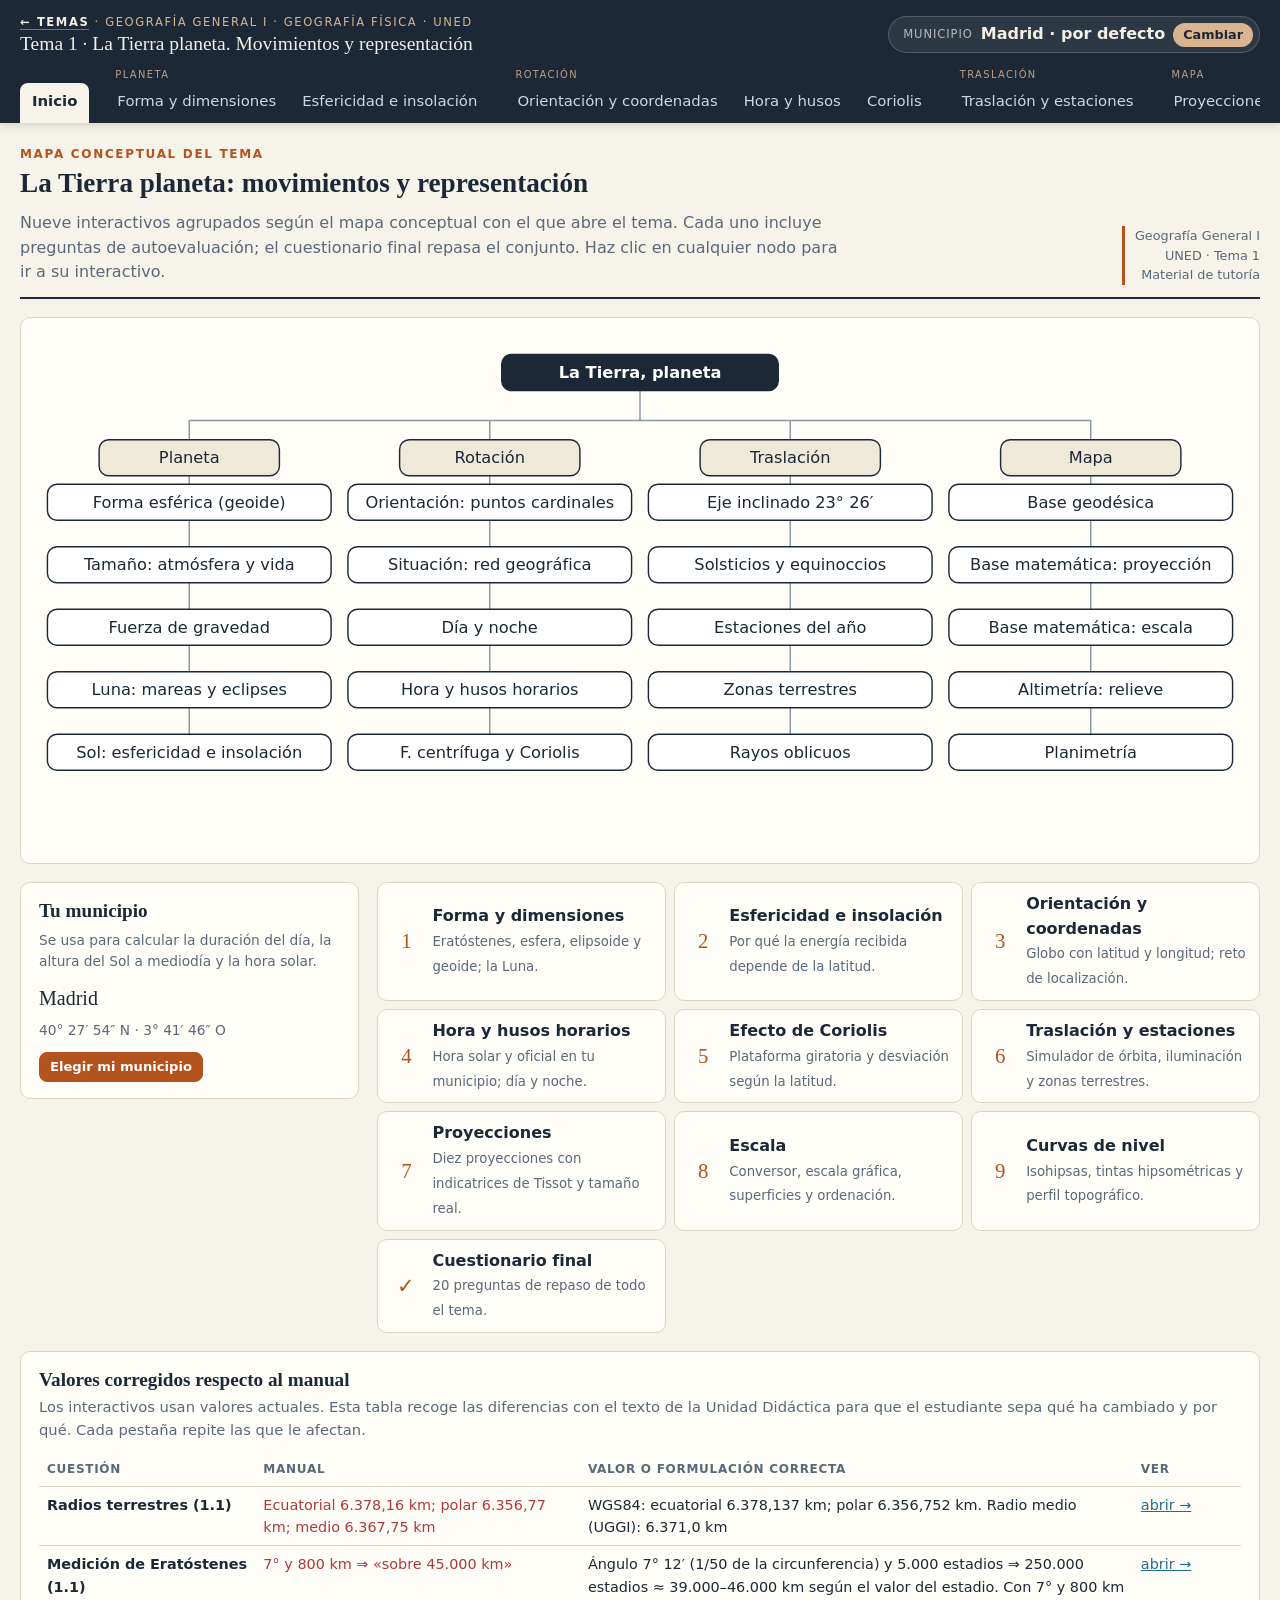
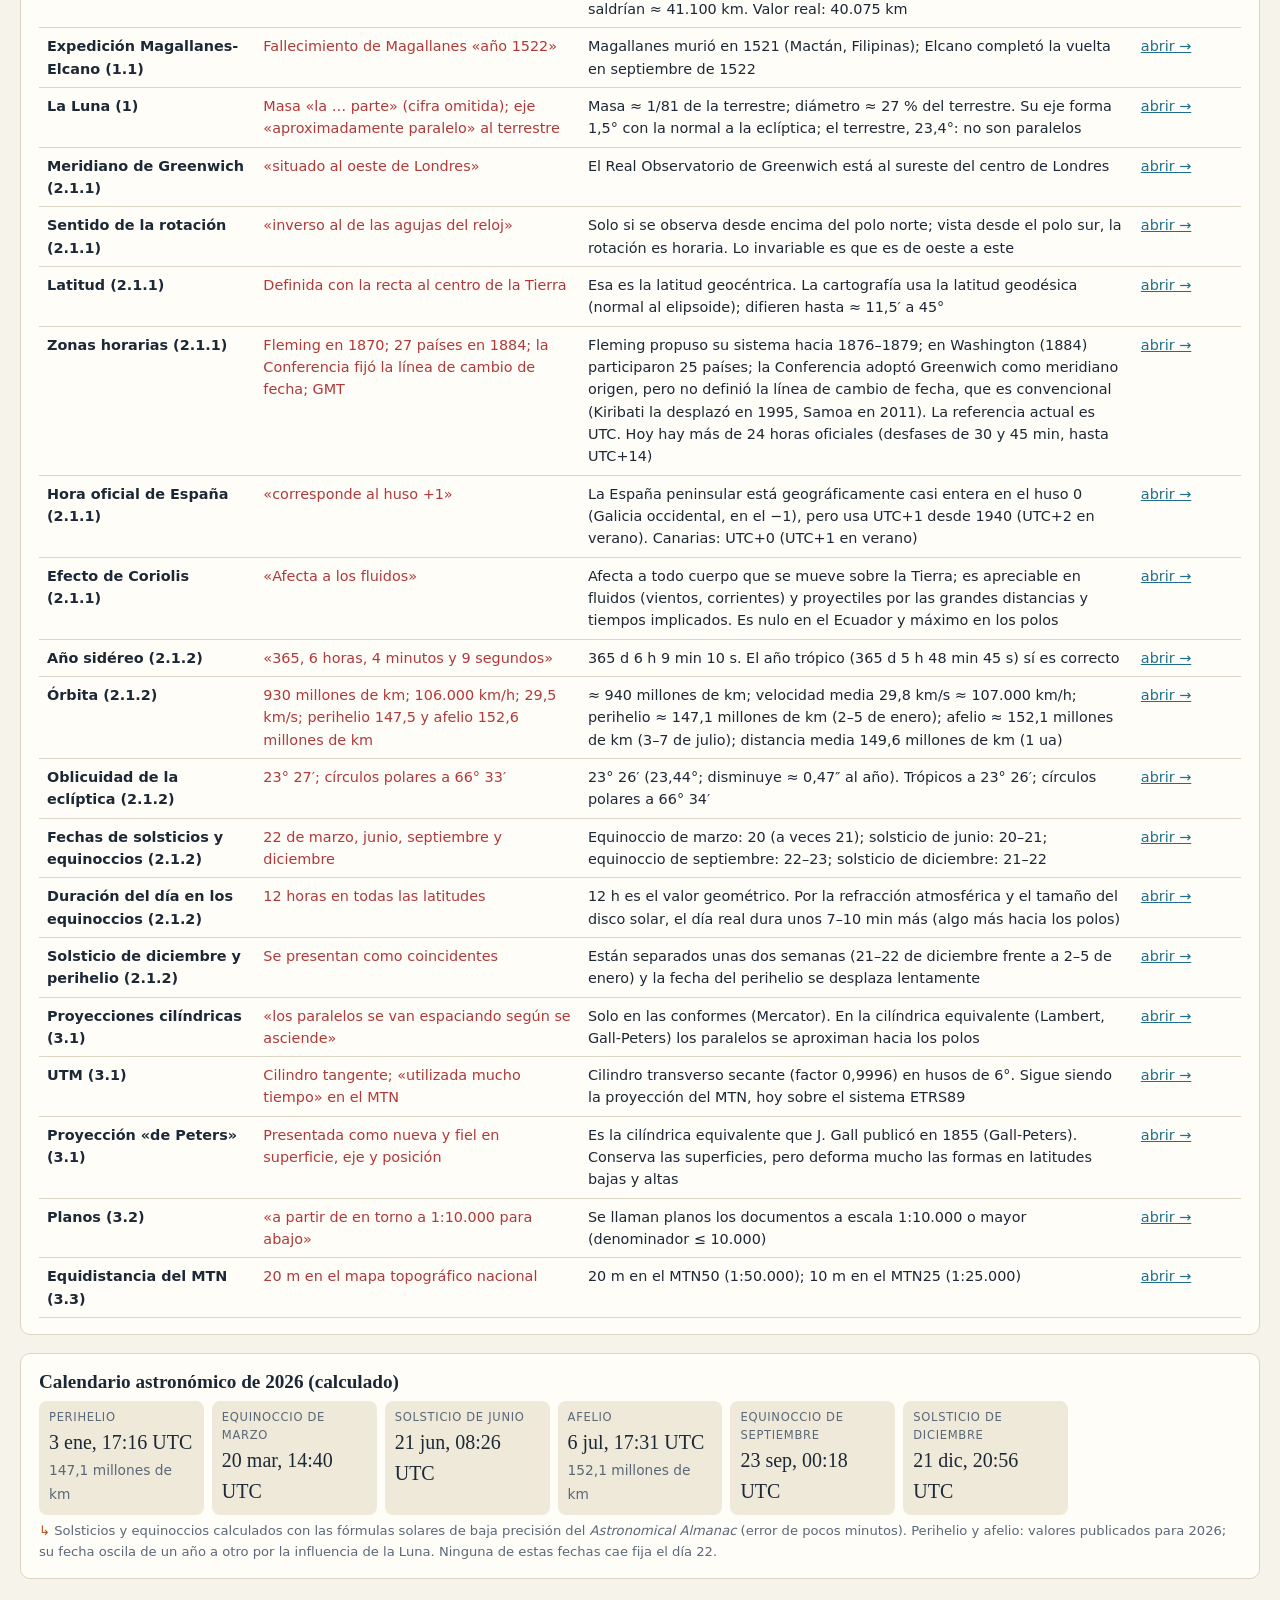
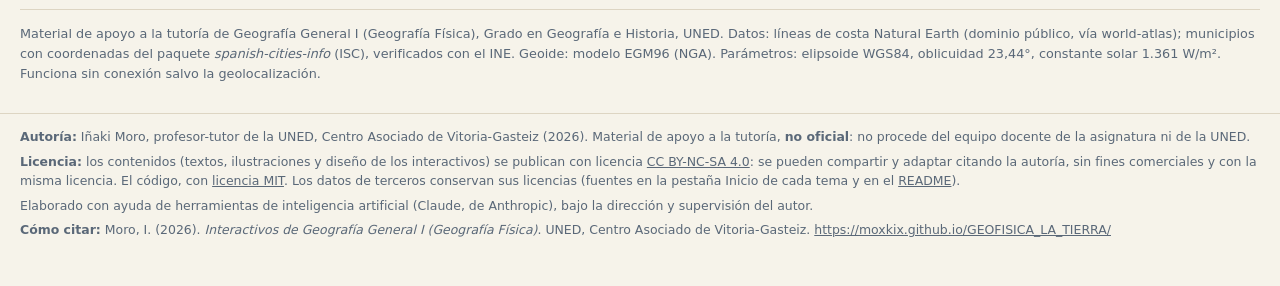
==== commit a8774b69: "Autoría y licencia: CC BY-NC-SA 4.0 para los contenidos y MIT para el código - pie común en la porta" ====
--- a/tema1/index.html
+++ b/tema1/index.html
@@ -6,6 +6,9 @@
 <title>Tema 1 · La Tierra planeta</title>
 <meta name="description" content="Interactivos del Tema 1 de Geografía General I (Geografía Física, UNED): forma y movimientos de la Tierra y su representación cartográfica.">
 <link rel="icon" href="data:image/svg+xml,%3Csvg xmlns='http://www.w3.org/2000/svg' viewBox='0 0 32 32'%3E%3Ccircle cx='16' cy='16' r='14' fill='%23cfe0ea' stroke='%231c2836' stroke-width='2'/%3E%3Cpath d='M2 16h28M16 2c-6 7-6 21 0 28M16 2c6 7 6 21 0 28' fill='none' stroke='%231c2836' stroke-width='1.5'/%3E%3C/svg%3E">
+<meta name="author" content="Iñaki Moro">
+<link rel="license" href="https://creativecommons.org/licenses/by-nc-sa/4.0/deed.es">
+<meta name="copyright" content="© 2026 Iñaki Moro · contenidos CC BY-NC-SA 4.0 · código MIT">
 <style>:root{
   --paper:#f6f3ea; --card:#fffdf8; --ink:#1c2836; --muted:#5a6878; --line:#ddd5c3; --soft:#efe9da;
   --accent:#b4531d; --accent-soft:#f6e3d6; --blue:#1f6f8b; --blue-soft:#dcebf1;
@@ -179,6 +182,8 @@
 .toc a .i{font-family:var(--serif);font-size:1.3rem;color:var(--accent);text-align:center}
 .toc a .d{font-size:.83rem;color:var(--muted)}
 footer{border-top:1px solid var(--line);margin-top:30px;padding-top:14px;font-size:.8rem;color:var(--muted)}
+.site-foot{max-width:1280px;margin:-30px auto 0;padding:14px 20px 40px;font-size:.78rem;line-height:1.5;color:var(--muted);border-top:1px solid var(--line)}
+.site-foot p{margin:0 0 6px}.site-foot a{color:inherit}
 
 .tooltip{position:absolute;pointer-events:none;background:var(--ink);color:#fff;font-size:.8rem;padding:5px 8px;border-radius:6px;white-space:nowrap;transform:translate(-50%,-120%);display:none;z-index:5;font-variant-numeric:tabular-nums}
 .badge{display:inline-block;font-size:.72rem;font-weight:700;padding:2px 8px;border-radius:999px;background:var(--soft);color:var(--muted);text-transform:uppercase;letter-spacing:.05em;margin-right:4px}
@@ -199,7 +204,7 @@
 @media print{header.top,nav.tabs{display:none}section.tab{display:block!important}}
 .brand .kicker .home-link{color:#f3efe4;text-decoration:none;font-weight:700;border-bottom:1px solid rgba(243,239,228,.4)}
 .brand .kicker .home-link:hover{border-bottom-color:#f3efe4}
-@media (max-width:700px){header.top{position:static}.brand .kicker{font-size:0;letter-spacing:0}.brand .kicker .home-link{font-size:.75rem;letter-spacing:.1em}.brand .title{font-size:1.05rem}main{padding:16px 12px 50px}h2{font-size:1.4rem}.card{padding:14px 12px}}
+@media (max-width:700px){header.top{position:static}.brand .kicker{font-size:0;letter-spacing:0}.brand .kicker .home-link{font-size:.75rem;letter-spacing:.1em}.brand .title{font-size:1.05rem}main{padding:16px 12px 50px}.site-foot{padding:12px 12px 34px}h2{font-size:1.4rem}.card{padding:14px 12px}}
 .ro.wide{grid-column:1/-1}.ro.wide .v{font-size:1.1rem}
 </style>
 </head>
@@ -212,6 +217,12 @@
   <nav class="tabs" role="tablist" aria-label="Apartados del tema"></nav>
 </header>
 <main></main>
+<footer class="site-foot">
+<p><b>Autoría:</b> Iñaki Moro, profesor-tutor de la UNED, Centro Asociado de Vitoria-Gasteiz (2026). Material de apoyo a la tutoría, <b>no oficial</b>: no procede del equipo docente de la asignatura ni de la UNED.</p>
+<p><b>Licencia:</b> los contenidos (textos, ilustraciones y diseño de los interactivos) se publican con licencia <a rel="license noopener" href="https://creativecommons.org/licenses/by-nc-sa/4.0/deed.es" target="_blank">CC BY-NC-SA 4.0</a>: se pueden compartir y adaptar citando la autoría, sin fines comerciales y con la misma licencia. El código, con <a href="https://github.com/Moxkix/GEOFISICA_LA_TIERRA/blob/main/LICENSE" target="_blank" rel="noopener">licencia MIT</a>. Los datos de terceros conservan sus licencias (fuentes en la pestaña Inicio de cada tema y en el <a href="https://github.com/Moxkix/GEOFISICA_LA_TIERRA#datos-y-licencias" target="_blank" rel="noopener">README</a>).</p>
+<p>Elaborado con ayuda de herramientas de inteligencia artificial (Claude, de Anthropic), bajo la dirección y supervisión del autor.</p>
+<p><b>Cómo citar:</b> Moro, I. (2026). <i>Interactivos de Geografía General I (Geografía Física)</i>. UNED, Centro Asociado de Vitoria-Gasteiz. <a href="https://moxkix.github.io/GEOFISICA_LA_TIERRA/">https://moxkix.github.io/GEOFISICA_LA_TIERRA/</a></p>
+</footer>
 <script>
 const LAND=[[[-59.57,-80.04,-59.87,-80.55,-60.16,-81,-62.25,-80.86,-64.49,-80.92,-65.74,-80.59,-65.74,-80.55,-66.29,-80.26,-64.04,-80.29,-61.88,-80.39,-61.14,-79.98,-60.61,-79.63,-59.57,-80.04]],[[-159.21,-79.5,-161.13,-79.63,-162.44,-79.28,-163.03,-78.93,-163.07,-78.87,-163.71,-78.6,-163.11,-78.22,-161.24,-78.38,-160.25,-78.69,-159.48,-79.05,-159.21,-79.5]],[[-45.15,-78.05,-43.92,-78.48,-43.49,-79.09,-43.37,-79.52,-43.33,-80.03,-44.88,-80.34,-46.51,-80.59,-48.39,-80.83,-50.48,-81.03,-52.85,-80.97,-54.16,-80.63,-53.99,-80.22,-51.85,-79.95,-50.99,-79.61,-50.37,-79.18,-49.91,-78.81,-49.31,-78.46,-48.66,-78.05,-48.15,-78.05,-46.66,-77.83,-45.15,-78.05]],[[-121.21,-73.5,-119.92,-73.66,-118.72,-73.48,-119.29,-73.83,-120.23,-74.09,-121.62,-74.01,-122.62,-73.66,-122.41,-73.32,-121.21,-73.5]],[[-125.56,-73.48,-124.03,-73.87,-124.62,-73.83,-125.91,-73.74,-127.28,-73.46,-126.56,-73.25,-125.56,-73.48]],[[-98.98,-71.93,-97.88,-72.07,-96.79,-71.95,-96.2,-72.52,-96.98,-72.44,-98.2,-72.48,-99.43,-72.44,-100.78,-72.5,-101.8,-72.31,-102.33,-71.89,-101.7,-71.72,-100.43,-71.86,-98.98,-71.93]],[[-68.45,-70.96,-68.33,-71.41,-68.51,-71.8,-68.78,-72.17,-69.96,-72.31,-71.08,-72.5,-72.39,-72.48,-71.9,-72.09,-73.08,-72.23,-74.19,-72.37,-74.95,-72.07,-75.01,-71.66,-73.91,-71.27,-73.23,-71.15,-72.07,-71.19,-71.78,-70.68,-71.72,-70.31,-71.74,-69.51,-71.17,-69.04,-70.25,-68.88,-69.72,-69.25,-69.49,-69.62,-69.06,-70.07,-68.73,-70.5,-68.45,-70.96]],[[-180,-84.71,-179.94,-84.72,-179.06,-84.14,-177.26,-84.45,-177.14,-84.42,-176.86,-84.33,-176.52,-84.23,-176.23,-84.14,-176.08,-84.1,-175.94,-84.1,-175.83,-84.12,-174.38,-84.53,-173.12,-84.12,-172.89,-84.06,-169.95,-83.88,-169,-84.12,-168.53,-84.24,-167.02,-84.57,-164.18,-84.83,-161.93,-85.14,-158.07,-85.37,-155.19,-85.1,-150.94,-85.3,-148.53,-85.61,-145.89,-85.31,-143.11,-85.04,-142.89,-84.57,-146.83,-84.53,-150.06,-84.3,-150.9,-83.9,-153.59,-83.69,-153.41,-83.24,-153.04,-82.83,-152.66,-82.45,-152.86,-82.04,-154.53,-81.77,-155.29,-81.41,-156.84,-81.1,-154.41,-81.16,-152.1,-81,-150.65,-81.34,-148.87,-81.04,-147.22,-80.67,-146.42,-80.34,-146.77,-79.93,-148.06,-79.65,-149.53,-79.36,-151.59,-79.3,-153.39,-79.16,-155.33,-79.06,-155.98,-78.69,-157.27,-78.38,-158.05,-78.03,-158.36,-76.89,-157.87,-76.99,-156.97,-77.3,-155.33,-77.2,-153.74,-77.07,-152.92,-77.5,-151.33,-77.4,-150,-77.18,-148.75,-76.91,-147.61,-76.58,-146.11,-76.48,-146.15,-76.11,-146.49,-75.73,-146.2,-75.38,-144.91,-75.2,-144.32,-75.54,-142.79,-75.34,-141.64,-75.09,-140.21,-75.07,-138.86,-74.97,-137.51,-74.73,-136.43,-74.52,-135.22,-74.3,-134.43,-74.36,-133.75,-74.44,-132.26,-74.3,-130.92,-74.48,-129.55,-74.46,-128.24,-74.32,-126.89,-74.42,-125.4,-74.52,-124.01,-74.48,-122.56,-74.5,-121.07,-74.52,-119.7,-74.48,-118.68,-74.18,-117.47,-74.03,-116.21,-74.24,-115.02,-74.07,-113.94,-73.72,-113.3,-74.03,-112.95,-74.38,-112.3,-74.71,-111.26,-74.42,-110.07,-74.79,-108.72,-74.91,-107.56,-75.18,-106.15,-75.13,-104.87,-74.95,-103.37,-74.99,-102.02,-75.13,-100.64,-75.3,-100.12,-74.87,-100.76,-74.54,-101.25,-74.18,-102.55,-74.11,-103.11,-73.73,-103.33,-73.36,-103.68,-72.62,-102.92,-72.75,-101.61,-72.81,-100.31,-72.75,-99.14,-72.91,-98.12,-73.21,-97.69,-73.56,-96.34,-73.62,-95.04,-73.48,-93.67,-73.28,-92.44,-73.17,-91.42,-73.4,-90.09,-73.32,-89.23,-72.56,-88.42,-73.01,-87.27,-73.19,-86.01,-73.09,-85.19,-73.48,-83.88,-73.52,-82.67,-73.64,-81.47,-73.85,-80.69,-73.48,-80.3,-73.13,-79.3,-73.52,-77.92,-73.42,-76.91,-73.64,-76.22,-73.97,-74.89,-73.87,-73.85,-73.66,-72.83,-73.4,-71.62,-73.26,-70.21,-73.15,-68.94,-73.01,-67.96,-72.79,-67.37,-72.48,-67.14,-72.05,-67.25,-71.64,-67.56,-71.25,-67.92,-70.85,-68.23,-70.46,-68.49,-70.11,-68.54,-69.72,-68.45,-69.32,-67.98,-68.95,-67.59,-68.54,-67.43,-68.15,-67.62,-67.72,-67.74,-67.33,-67.25,-66.88,-66.7,-66.58,-66.06,-66.21,-65.37,-65.9,-64.57,-65.6,-64.18,-65.17,-63.63,-64.9,-63,-64.64,-62.04,-64.58,-61.41,-64.27,-60.71,-64.07,-59.89,-63.96,-59.16,-63.7,-58.6,-63.39,-57.81,-63.27,-57.22,-63.53,-57.6,-63.86,-58.61,-64.15,-59.05,-64.37,-59.79,-64.21,-60.61,-64.31,-61.3,-64.55,-62.02,-64.8,-62.51,-65.09,-62.65,-65.48,-62.59,-65.86,-62.12,-66.19,-62.8,-66.43,-63.74,-66.5,-64.29,-66.84,-64.88,-67.15,-65.51,-67.58,-65.67,-67.95,-65.31,-68.37,-64.78,-68.68,-63.96,-68.91,-63.2,-69.23,-62.79,-69.62,-62.57,-69.99,-62.28,-70.38,-61.81,-70.72,-61.51,-71.09,-61.38,-72.01,-61.08,-72.38,-61,-72.77,-60.69,-73.17,-60.83,-73.7,-61.38,-74.11,-61.96,-74.44,-63.29,-74.58,-63.74,-74.93,-64.35,-75.26,-65.86,-75.63,-67.19,-75.79,-68.45,-76.01,-69.8,-76.22,-70.6,-76.64,-72.21,-76.67,-73.97,-76.64,-75.56,-76.71,-77.24,-76.71,-76.93,-77.11,-75.4,-77.28,-74.28,-77.56,-73.65,-77.91,-74.77,-78.22,-76.5,-78.12,-77.92,-78.38,-77.99,-78.79,-78.03,-79.18,-76.85,-79.51,-76.63,-79.89,-75.36,-80.26,-73.24,-80.42,-71.44,-80.69,-70.01,-81,-68.19,-81.32,-65.71,-81.47,-63.25,-81.75,-61.55,-82.04,-59.69,-82.38,-58.71,-82.85,-58.22,-83.22,-57.01,-82.87,-55.36,-82.57,-53.62,-82.26,-51.54,-82,-49.76,-81.73,-47.27,-81.71,-44.83,-81.85,-42.81,-82.08,-42.16,-81.65,-40.77,-81.36,-38.24,-81.34,-36.26,-81.12,-34.39,-80.91,-32.31,-80.77,-30.1,-80.59,-28.55,-80.34,-29.26,-79.98,-29.68,-79.63,-29.68,-79.26,-31.62,-79.3,-33.68,-79.46,-35.64,-79.46,-35.92,-79.08,-35.78,-78.34,-35.33,-78.12,-33.9,-77.89,-32.21,-77.65,-31,-77.36,-29.78,-77.07,-28.88,-76.67,-27.51,-76.5,-26.16,-76.36,-25.48,-76.28,-23.93,-76.24,-22.46,-76.11,-21.22,-75.91,-20.01,-75.67,-18.91,-75.44,-17.52,-75.13,-16.64,-74.79,-15.7,-74.5,-15.41,-74.11,-16.46,-73.87,-16.11,-73.46,-15.45,-73.15,-14.41,-72.95,-13.31,-72.72,-12.29,-72.4,-11.51,-72.01,-11.02,-71.54,-10.29,-71.26,-9.1,-71.32,-8.61,-71.66,-7.42,-71.7,-7.38,-71.32,-6.87,-70.93,-5.79,-71.03,-5.54,-71.4,-4.34,-71.46,-3.05,-71.28,-1.79,-71.17,-0.66,-71.23,-0.23,-71.64,0.87,-71.31,1.89,-71.13,3.02,-70.99,4.14,-70.85,5.16,-70.62,6.27,-70.46,7.14,-70.25,7.74,-69.89,8.49,-70.15,9.52,-70.01,10.25,-70.48,10.82,-70.83,11.95,-70.64,12.4,-70.25,13.42,-69.97,14.74,-70.03,15.13,-70.4,15.95,-70.03,17.03,-69.91,18.2,-69.88,19.26,-69.89,20.37,-70.01,21.45,-70.07,21.92,-70.4,22.57,-70.7,23.66,-70.52,24.84,-70.48,25.98,-70.48,27.09,-70.46,28.09,-70.33,29.15,-70.21,30.03,-69.93,30.97,-69.76,31.99,-69.66,32.75,-69.38,33.3,-68.84,33.87,-68.5,34.91,-68.66,35.3,-69.01,36.16,-69.25,37.2,-69.17,37.91,-69.52,38.65,-69.78,39.67,-69.54,40.02,-69.11,40.92,-68.93,41.96,-68.6,42.94,-68.46,44.11,-68.27,44.9,-68.05,45.72,-67.82,46.5,-67.6,47.44,-67.72,48.34,-67.37,48.99,-67.09,49.93,-67.11,50.76,-66.88,50.95,-66.52,51.79,-66.25,52.61,-66.05,53.61,-65.9,54.54,-65.82,55.41,-65.88,56.36,-65.98,57.16,-66.25,57.26,-66.68,58.14,-67.01,58.74,-67.29,59.94,-67.41,60.6,-67.68,61.43,-67.95,62.39,-68.01,63.19,-67.82,64.05,-67.41,64.99,-67.62,65.97,-67.74,66.91,-67.86,67.89,-67.93,68.89,-67.93,69.71,-68.97,69.67,-69.23,69.55,-69.68,68.6,-69.93,67.81,-70.3,67.95,-70.7,69.06,-70.68,68.93,-71.07,68.42,-71.44,67.95,-71.85,68.71,-72.17,69.87,-72.26,71.02,-72.09,71.57,-71.7,71.91,-71.32,72.46,-71.01,73.08,-70.72,73.33,-70.36,73.86,-69.88,74.49,-69.78,75.63,-69.74,76.62,-69.62,77.64,-69.46,78.13,-69.07,78.43,-68.7,79.11,-68.33,80.09,-68.07,80.93,-67.88,81.49,-67.54,82.05,-67.37,82.78,-67.21,83.77,-67.31,84.67,-67.21,85.65,-67.09,86.75,-67.15,87.48,-66.88,87.99,-66.21,88.36,-66.48,88.83,-66.96,89.67,-67.15,90.63,-67.23,91.59,-67.11,92.61,-67.19,93.55,-67.21,94.18,-67.11,95.02,-67.17,95.78,-67.39,96.68,-67.25,97.76,-67.25,98.68,-67.11,99.72,-67.25,100.39,-66.91,100.89,-66.58,101.58,-66.31,102.83,-65.56,103.48,-65.7,104.24,-65.98,104.91,-66.33,106.18,-66.94,107.16,-66.96,108.08,-66.96,109.16,-66.84,110.23,-66.7,111.06,-66.43,111.74,-66.13,112.86,-66.09,113.6,-65.88,114.39,-66.07,114.9,-66.39,115.6,-66.7,116.7,-66.66,117.38,-66.91,118.58,-67.17,119.83,-67.27,120.87,-67.19,121.65,-66.88,122.32,-66.56,123.22,-66.48,124.12,-66.62,125.16,-66.72,126.1,-66.56,127,-66.56,127.88,-66.66,128.8,-66.76,129.7,-66.58,130.78,-66.43,131.8,-66.39,132.94,-66.39,133.85,-66.29,134.76,-66.21,135.03,-65.72,135.07,-65.31,135.7,-65.58,135.87,-66.03,136.21,-66.45,136.62,-66.78,137.46,-66.96,138.6,-66.9,139.91,-66.88,140.81,-66.82,142.12,-66.82,143.06,-66.8,144.37,-66.84,145.49,-66.91,146.2,-67.23,146,-67.6,146.65,-67.89,147.72,-68.13,148.84,-68.39,150.13,-68.56,151.48,-68.72,152.5,-68.87,153.64,-68.9,154.28,-68.56,155.17,-68.84,155.93,-69.15,156.81,-69.38,158.03,-69.48,159.18,-69.6,159.67,-69.99,160.81,-70.23,161.57,-70.58,162.69,-70.74,163.84,-70.72,164.92,-70.78,166.11,-70.76,167.31,-70.83,168.43,-70.97,169.46,-71.21,170.5,-71.4,171.21,-71.7,171.09,-72.09,170.56,-72.44,170.11,-72.89,169.76,-73.24,169.29,-73.66,167.98,-73.81,167.39,-74.17,166.09,-74.38,165.64,-74.77,164.96,-75.15,164.24,-75.46,163.82,-75.87,163.57,-76.24,163.47,-76.69,163.49,-77.07,164.06,-77.46,164.28,-77.83,164.74,-78.18,166.6,-78.32,167,-78.75,165.19,-78.91,163.67,-79.12,161.77,-79.16,160.92,-79.73,160.75,-80.2,160.32,-80.57,159.79,-80.95,161.12,-81.28,161.63,-81.69,162.49,-82.06,163.71,-82.39,165.1,-82.71,166.6,-83.02,168.89,-83.34,169.41,-83.83,172.29,-84.04,172.48,-84.12,173.22,-84.41,175.99,-84.16,178.28,-84.47,180,-84.71,180,-90,-180,-90]],[[-67.75,-53.85,-66.45,-54.45,-65.05,-54.7,-65.5,-55.2,-66.45,-55.25,-66.96,-54.9,-67.29,-55.3,-68.15,-55.61,-69.23,-55.5,-69.96,-55.2,-71.01,-55.05,-72.27,-54.49,-73.28,-53.96,-74.66,-52.84,-73.84,-53.05,-72.43,-53.72,-71.11,-54.07,-70.59,-53.62,-70.27,-52.93,-69.35,-52.52,-68.63,-52.64,-68.25,-53.1,-67.75,-53.85]],[[-58.55,-51.1,-57.75,-51.55,-58.05,-51.9,-59.4,-52.2,-59.85,-51.85,-60.7,-52.3,-61.2,-51.85,-60,-51.25,-59.15,-51.5,-58.55,-51.1]],[[70.28,-49.71,68.74,-49.77,68.72,-49.24,68.87,-48.83,68.94,-48.62,69.58,-48.94,70.53,-49.07,70.56,-49.25,70.28,-49.71]],[[145.4,-40.79,146.36,-41.14,146.91,-41,147.69,-40.81,148.29,-40.87,148.36,-42.06,148.02,-42.41,147.91,-43.21,147.56,-42.94,146.87,-43.64,146.66,-43.58,146.05,-43.55,145.43,-42.69,145.3,-42.03,144.72,-41.16,144.74,-40.7,145.4,-40.79]],[[173.02,-40.92,173.25,-41.33,173.96,-40.93,174.25,-41.35,174.25,-41.77,173.88,-42.23,173.22,-42.97,172.71,-43.37,173.08,-43.85,172.31,-43.87,171.45,-44.24,171.18,-44.9,170.62,-45.91,169.83,-46.36,169.33,-46.64,168.41,-46.62,167.76,-46.29,166.68,-46.22,166.51,-45.85,167.05,-45.11,168.3,-44.12,168.95,-43.94,169.67,-43.56,170.52,-43.03,171.13,-42.51,171.57,-41.77,171.95,-41.51,172.1,-40.96,172.8,-40.49,173.02,-40.92]],[[174.61,-36.16,175.34,-37.21,175.36,-36.53,175.81,-36.8,175.96,-37.56,176.76,-37.88,177.44,-37.96,178.01,-37.58,178.52,-37.7,178.28,-38.58,177.97,-39.17,177.21,-39.15,176.94,-39.45,177.03,-39.88,176.89,-40.07,176.51,-40.61,176.01,-41.29,175.24,-41.69,175.07,-41.43,174.65,-41.28,175.23,-40.46,174.9,-39.91,173.82,-39.51,173.85,-39.15,174.57,-38.8,174.74,-38.03,174.7,-37.38,174.29,-36.71,174.32,-36.53,173.84,-36.12,173.06,-35.24,172.63,-34.53,173.01,-34.45,173.55,-35.01,174.33,-35.27,174.61,-36.16]],[[167.12,-22.16,166.74,-22.4,166.19,-22.13,165.47,-21.68,164.83,-21.15,164.17,-20.45,164.03,-20.11,164.46,-20.12,165.02,-20.46,165.46,-20.8,165.78,-21.08,166.6,-21.7,167.12,-22.16]],[[178.37,-17.34,178.72,-17.63,178.55,-18.15,177.93,-18.29,177.38,-18.16,177.29,-17.72,177.67,-17.38,178.12,-17.51,178.37,-17.34]],[[-180,-16.56,-180.64,-16.8,-181.27,-17.01,-181.4,-16.64,-180.9,-16.43,-180.59,-16.38,-180,-16.07,-179.79,-16.02,-179.92,-16.5,-180,-16.56]],[[167.85,-16.47,167.52,-16.6,167.18,-16.16,167.22,-15.89,167.85,-16.47]],[[167.11,-14.93,167.27,-15.74,167,-15.61,166.79,-15.67,166.65,-15.39,166.63,-14.63,167.11,-14.93]],[[50.06,-13.56,50.22,-14.76,50.48,-15.23,50.38,-15.71,50.2,-16,49.86,-15.41,49.67,-15.71,49.86,-16.45,49.78,-16.87,49.5,-17.11,49.43,-17.95,49.04,-19.12,48.55,-20.5,47.93,-22.39,47.55,-23.78,47.1,-24.94,46.28,-25.18,45.41,-25.6,44.83,-25.35,44.04,-24.99,43.76,-24.46,43.7,-23.57,43.35,-22.78,43.25,-22.06,43.43,-21.34,43.89,-21.16,43.9,-20.83,44.38,-20.07,44.47,-19.44,44.23,-18.96,44.04,-18.33,43.96,-17.41,44.31,-16.85,44.45,-16.22,44.94,-16.18,45.5,-15.97,45.87,-15.79,46.31,-15.78,46.88,-15.21,47.71,-14.59,48,-14.09,47.87,-13.66,48.29,-13.78,48.84,-13.09,48.87,-12.49,49.2,-12.04,49.54,-12.47,49.81,-12.9,50.06,-13.56]],[[143.56,-13.76,143.92,-14.55,144.56,-14.17,144.9,-14.59,145.37,-14.99,145.27,-15.43,145.49,-16.29,145.64,-16.78,145.89,-16.91,146.16,-17.76,146.06,-18.28,146.39,-18.96,147.47,-19.48,148.18,-19.96,148.85,-20.39,148.72,-20.63,149.29,-21.26,149.68,-22.34,150.08,-22.12,150.48,-22.56,150.73,-22.4,150.9,-23.46,151.61,-24.08,152.07,-24.46,152.86,-25.27,153.14,-26.07,153.16,-26.64,153.09,-27.26,153.57,-28.11,153.51,-28.99,153.34,-29.46,153.07,-30.35,153.09,-30.92,152.89,-31.64,152.45,-32.55,151.71,-33.04,151.34,-33.82,151.01,-34.31,150.71,-35.17,150.33,-35.67,150.08,-36.42,149.95,-37.11,150,-37.43,149.42,-37.77,148.31,-37.81,147.38,-38.22,146.92,-38.61,146.32,-39.04,145.49,-38.59,144.88,-38.42,145.03,-37.9,144.49,-38.09,143.61,-38.81,142.75,-38.54,142.18,-38.38,141.61,-38.31,140.64,-38.02,139.99,-37.4,139.81,-36.64,139.58,-36.14,139.08,-35.73,138.12,-35.61,138.45,-35.13,138.21,-34.39,137.72,-35.08,136.83,-35.26,137.35,-34.71,137.51,-34.13,137.89,-33.64,137.81,-32.9,137,-33.75,136.37,-34.09,135.99,-34.89,135.21,-34.48,135.24,-33.95,134.61,-33.22,134.09,-32.85,134.27,-32.62,132.99,-32.01,132.29,-31.98,131.33,-31.5,129.53,-31.59,128.24,-31.95,127.1,-32.28,126.15,-32.22,125.09,-32.73,124.22,-32.96,124.03,-33.48,123.66,-33.89,122.81,-33.91,122.18,-34,121.3,-33.82,120.58,-33.93,119.89,-33.98,119.3,-34.51,119.01,-34.46,118.5,-34.75,118.03,-35.06,117.29,-35.03,116.62,-35.03,115.56,-34.39,115.03,-34.2,115.05,-33.62,115.54,-33.49,115.71,-33.26,115.68,-32.9,115.8,-32.21,115.69,-31.61,115.16,-30.6,115,-30.03,115.04,-29.46,114.64,-28.81,114.62,-28.52,114.17,-28.12,114.05,-27.33,113.48,-26.54,113.34,-26.12,113.78,-26.55,113.44,-25.62,113.94,-25.91,114.23,-26.3,114.22,-25.79,113.72,-25,113.63,-24.68,113.39,-24.38,113.5,-23.81,113.71,-23.56,113.84,-23.06,113.74,-22.47,114.15,-21.76,114.22,-22.52,114.65,-21.83,115.46,-21.49,115.95,-21.07,116.71,-20.7,117.16,-20.62,117.44,-20.75,118.23,-20.37,118.84,-20.26,118.99,-20.04,119.25,-19.95,119.8,-19.98,120.86,-19.68,121.4,-19.24,121.65,-18.71,122.24,-18.2,122.29,-17.8,122.31,-17.26,123.01,-16.41,123.43,-17.27,123.86,-17.07,123.5,-16.6,123.82,-16.11,124.26,-16.33,124.38,-15.57,124.93,-15.08,125.17,-14.68,125.67,-14.51,125.69,-14.23,126.13,-14.35,126.14,-14.1,126.58,-13.95,127.07,-13.82,127.8,-14.28,128.36,-14.87,128.98,-14.88,129.62,-14.97,129.41,-14.42,129.89,-13.62,130.34,-13.36,130.18,-13.11,130.62,-12.54,131.22,-12.18,131.73,-12.3,132.58,-12.11,132.56,-11.6,131.82,-11.27,132.36,-11.13,133.02,-11.38,133.55,-11.79,134.39,-12.04,134.68,-11.94,135.3,-12.25,135.88,-11.96,136.26,-12.05,136.49,-11.86,136.95,-12.35,136.68,-12.89,136.31,-13.29,135.96,-13.32,136.08,-13.72,135.78,-14.22,135.43,-14.72,135.5,-15,136.3,-15.55,137.07,-15.87,137.58,-16.22,138.3,-16.81,138.59,-16.81,139.11,-17.06,139.26,-17.37,140.22,-17.71,140.87,-17.37,141.07,-16.83,141.27,-16.39,141.4,-15.84,141.7,-15.04,141.56,-14.56,141.63,-14.27,141.52,-13.7,141.65,-12.94,141.84,-12.74,141.69,-12.41,141.93,-11.88,142.12,-11.33,142.14,-11.04,142.52,-10.67,142.8,-11.16,142.87,-11.78,143.12,-11.9,143.16,-12.33,143.52,-12.83,143.6,-13.4,143.56,-13.76]],[[162.12,-10.48,162.4,-10.83,161.7,-10.82,161.32,-10.21,161.92,-10.45,162.12,-10.48]],[[120.71,-10.24,120.29,-10.26,118.97,-9.56,119.9,-9.36,120.43,-9.67,120.78,-9.97,120.71,-10.24]],[[160.85,-9.87,160.46,-9.9,159.85,-9.79,159.64,-9.64,159.7,-9.24,160.36,-9.4,160.69,-9.61,160.85,-9.87]],[[161.68,-9.6,161.53,-9.78,160.79,-8.92,160.58,-8.32,160.92,-8.32,161.28,-9.12,161.68,-9.6]],[[124.44,-10.14,123.58,-10.36,123.46,-10.24,123.55,-9.9,123.98,-9.29,124.97,-8.89,125.09,-8.66,125.95,-8.43,126.64,-8.4,126.96,-8.27,127.34,-8.4,126.97,-8.67,125.93,-9.11,125.09,-9.39,124.44,-10.14]],[[117.9,-8.09,118.26,-8.36,118.88,-8.28,119.13,-8.71,117.97,-8.91,117.28,-9.04,116.74,-9.03,117.08,-8.46,117.63,-8.45,117.9,-8.09]],[[122.9,-8.09,122.76,-8.65,121.25,-8.93,119.92,-8.81,119.92,-8.45,120.71,-8.24,121.34,-8.54,122.01,-8.46,122.9,-8.09]],[[159.88,-8.34,159.92,-8.54,159.13,-8.11,158.59,-7.75,158.21,-7.42,158.36,-7.32,158.82,-7.56,159.64,-8.02,159.88,-8.34]],[[157.54,-7.35,157.34,-7.4,156.9,-7.18,156.49,-6.77,156.54,-6.6,157.14,-7.02,157.54,-7.35]],[[108.62,-6.78,110.54,-6.88,110.76,-6.46,112.61,-6.95,112.98,-7.59,114.48,-7.78,115.71,-8.37,114.57,-8.75,113.46,-8.35,112.56,-8.38,111.52,-8.3,110.59,-8.12,109.43,-7.74,108.69,-7.64,108.28,-7.77,106.45,-7.36,106.28,-6.93,105.36,-6.85,106.05,-5.9,107.26,-5.96,108.07,-6.35,108.49,-6.42,108.62,-6.78]],[[134.73,-6.21,134.21,-6.89,134.11,-6.14,134.29,-5.78,134.5,-5.44,134.73,-5.74,134.73,-6.21]],[[155.88,-6.82,155.6,-6.92,155.17,-6.54,154.73,-5.9,154.52,-5.14,154.65,-5.04,154.76,-5.34,155.06,-5.57,155.55,-6.2,156.02,-6.54,155.88,-6.82]],[[151.98,-5.48,151.46,-5.56,151.3,-5.84,150.75,-6.08,150.24,-6.32,149.71,-6.32,148.89,-6.03,148.32,-5.75,148.4,-5.44,149.3,-5.58,149.85,-5.51,150,-5.03,150.14,-5,150.24,-5.53,150.81,-5.46,151.09,-5.11,151.65,-4.76,151.54,-4.17,152.14,-4.15,152.34,-4.31,152.32,-4.87,151.98,-5.48]],[[127.25,-3.46,126.87,-3.79,126.18,-3.61,125.99,-3.18,127,-3.13,127.25,-3.46]],[[130.47,-3.09,130.83,-3.86,129.99,-3.45,129.16,-3.36,128.59,-3.43,127.9,-3.39,128.13,-2.84,129.37,-2.8,130.47,-3.09]],[[153.14,-4.5,152.83,-4.77,152.64,-4.18,152.41,-3.79,151.95,-3.46,151.38,-3.04,150.66,-2.74,150.94,-2.5,151.48,-2.78,151.82,-3,152.24,-3.24,152.64,-3.66,153.02,-3.98,153.14,-4.5]],[[134.14,-1.15,134.42,-2.77,135.46,-3.37,136.29,-2.31,137.44,-1.7,138.33,-1.7,139.19,-2.05,139.93,-2.41,141,-2.6,142.74,-3.29,144.58,-3.86,145.27,-4.37,145.83,-4.88,145.98,-5.47,147.65,-6.08,147.89,-6.61,146.97,-6.72,147.19,-7.39,148.09,-8.04,148.73,-9.11,149.31,-9.07,149.27,-9.51,150.04,-9.68,149.74,-9.87,150.8,-10.29,150.69,-10.58,150.03,-10.65,149.78,-10.39,148.92,-10.28,147.91,-10.13,147.14,-9.49,146.57,-8.94,146.05,-8.07,144.74,-7.63,143.9,-7.92,143.29,-8.25,143.41,-8.98,142.63,-9.33,142.07,-9.16,141.03,-9.12,140.14,-8.3,139.13,-8.1,138.88,-8.38,137.61,-8.41,138.04,-7.6,138.67,-7.32,138.41,-6.23,137.93,-5.39,135.99,-4.55,135.17,-4.46,133.66,-3.54,133.37,-4.02,132.98,-4.11,132.76,-3.75,132.75,-3.31,131.99,-2.82,133.07,-2.46,133.78,-2.48,133.7,-2.21,132.23,-2.21,131.84,-1.62,130.94,-1.43,130.52,-0.94,131.87,-0.7,132.38,-0.37,133.98,-0.78,134.14,-1.15]],[[125.24,1.42,124.44,0.43,123.68,0.24,122.72,0.43,121.06,0.38,120.18,0.24,120.04,-0.52,120.93,-1.41,121.47,-0.96,123.34,-0.62,123.26,-1.08,122.82,-0.93,122.39,-1.52,121.51,-1.91,122.45,-3.19,122.27,-3.53,123.17,-4.68,123.16,-5.34,122.63,-5.63,122.24,-5.28,122.72,-4.46,121.74,-4.85,121.49,-4.57,121.62,-4.19,120.9,-3.6,120.97,-2.63,120.3,-2.93,120.39,-4.1,120.43,-5.53,119.8,-5.67,119.37,-5.38,119.65,-4.46,119.5,-3.49,119.08,-3.49,118.77,-2.8,119.18,-2.15,119.32,-1.35,119.83,0.15,120.03,0.57,120.89,1.31,121.67,1.01,122.93,0.88,124.08,0.92,125.07,1.64,125.24,1.42]],[[128.69,1.13,128.63,0.26,128.12,0.36,127.97,-0.25,128.38,-0.78,128.1,-0.9,127.7,-0.27,127.4,1.01,127.6,1.81,127.93,2.17,128,1.63,128.6,1.54,128.69,1.13]],[[105.82,-5.85,104.71,-5.87,103.87,-5.04,102.58,-4.22,102.16,-3.61,101.4,-2.8,100.9,-2.05,100.14,-0.65,99.26,0.18,98.97,1.04,98.6,1.82,97.7,2.45,97.18,3.31,96.43,3.87,95.38,4.97,95.29,5.48,95.94,5.44,97.48,5.25,98.37,4.27,99.14,3.59,99.69,3.17,100.64,2.1,101.66,2.08,102.5,1.4,103.08,0.56,103.84,0.1,103.44,-0.71,104.01,-1.06,104.37,-1.08,104.54,-1.78,104.89,-2.34,105.62,-2.43,106.11,-3.06,105.86,-4.31,105.82,-5.85]],[[117.87,1.83,119,0.9,117.81,0.78,117.48,0.1,117.52,-0.8,116.56,-1.49,116.53,-2.48,116.15,-4.01,116,-3.66,114.86,-4.11,114.47,-3.5,113.76,-3.44,113.26,-3.12,112.07,-3.48,111.7,-3,111.05,-3.05,110.22,-2.93,110.07,-1.59,109.57,-1.31,109.09,-0.46,108.95,0.42,109.07,1.34,109.66,2.01,110.4,1.66,111.17,1.85,111.37,2.7,111.8,2.89,113,3.1,113.71,3.89,114.21,4.53,114.6,4.9,115.45,5.45,116.22,6.14,116.73,6.92,117.13,6.93,117.64,6.42,117.69,5.99,118.35,5.71,119.18,5.41,119.11,5.02,118.44,4.97,118.62,4.48,117.88,4.14,117.31,3.24,118.05,2.29,117.87,1.83]],[[126.38,8.41,126.48,7.75,126.54,7.19,126.2,6.27,125.83,7.29,125.36,6.79,125.68,6.05,125.4,5.58,124.22,6.16,123.94,6.89,124.24,7.36,123.61,7.83,123.3,7.42,122.82,7.46,122.09,6.9,121.92,7.19,122.31,8.04,122.94,8.32,123.49,8.69,123.84,8.24,124.6,8.51,124.76,8.96,125.47,8.99,125.41,9.76,126.22,9.29,126.31,8.78,126.38,8.41]],[[81.22,6.2,80.35,5.97,79.87,6.76,79.7,8.2,80.15,9.82,80.84,9.27,81.31,8.56,81.79,7.52,81.64,6.48,81.22,6.2]],[[-60.94,10.11,-61.77,10,-61.95,10.09,-61.66,10.37,-61.68,10.76,-61.11,10.89,-60.9,10.85,-60.94,10.11]],[[123.98,10.28,123.62,9.95,123.31,9.32,123,9.02,122.38,9.71,122.59,9.98,122.84,10.26,122.95,10.88,123.5,10.94,123.34,10.27,124.08,11.23,123.98,10.28]],[[118.5,9.32,117.18,8.37,117.67,9.07,118.39,9.68,118.99,10.38,119.51,11.37,119.69,10.55,119.03,10,118.5,9.32]],[[121.88,11.89,122.48,11.58,123.12,11.58,123.1,11.17,122.64,10.74,122,10.44,121.97,10.91,122.04,11.42,121.88,11.89]],[[125.5,12.16,125.78,11.05,125.01,11.31,125.03,10.98,125.28,10.36,124.8,10.13,124.76,10.84,124.46,10.89,124.3,11.49,124.89,11.42,124.88,11.79,124.27,12.56,125.23,12.54,125.5,12.16]],[[121.53,13.07,121.26,12.21,120.83,12.7,120.32,13.47,121.18,13.43,121.53,13.07]],[[121.32,18.5,121.94,18.22,122.24,18.48,122.34,18.22,122.17,17.81,122.51,17.09,122.25,16.26,121.66,15.93,121.51,15.13,121.73,14.33,122.26,14.22,122.7,14.34,123.95,13.78,123.85,13.24,124.18,13,124.08,12.54,123.3,13.03,122.93,13.55,122.67,13.19,122.04,13.78,121.13,13.64,120.63,13.86,120.68,14.27,120.99,14.53,120.69,14.76,120.56,14.4,120.07,14.97,119.92,15.41,119.88,16.36,120.29,16.03,120.39,17.6,120.71,18.51,121.32,18.5]],[[-65.59,18.23,-65.85,17.98,-66.6,17.98,-67.19,17.95,-67.24,18.37,-67.1,18.52,-66.28,18.52,-65.77,18.43,-65.59,18.23]],[[-76.9,17.87,-77.2,17.7,-77.77,17.86,-78.34,18.23,-78.22,18.45,-77.8,18.52,-77.57,18.49,-76.89,18.4,-76.37,18.16,-76.2,17.89,-76.9,17.87]],[[-72.58,19.87,-71.71,19.71,-71.59,19.88,-70.81,19.88,-70.21,19.62,-69.95,19.65,-69.77,19.29,-69.22,19.31,-69.26,19.01,-68.81,18.98,-68.32,18.61,-68.69,18.21,-69.17,18.42,-69.62,18.38,-69.95,18.43,-70.13,18.25,-70.52,18.18,-70.67,18.43,-71,18.28,-71.4,17.6,-71.66,17.76,-71.71,18.04,-72.37,18.21,-72.84,18.14,-73.45,18.22,-73.92,18.03,-74.46,18.34,-74.37,18.66,-73.45,18.53,-72.69,18.45,-72.33,18.67,-72.79,19.1,-72.78,19.48,-73.41,19.64,-73.19,19.92,-72.58,19.87]],[[110.34,18.68,109.48,18.2,108.65,18.51,108.63,19.37,109.12,19.82,110.21,20.1,110.79,20.08,111.01,19.7,110.57,19.26,110.34,18.68]],[[-155.54,19.08,-155.69,18.92,-155.94,19.06,-155.91,19.34,-156.07,19.7,-156.02,19.81,-155.85,19.98,-155.92,20.17,-155.86,20.27,-155.79,20.25,-155.4,20.08,-155.22,19.99,-155.06,19.86,-154.81,19.51,-154.83,19.45,-155.22,19.24,-155.54,19.08]],[[-156.08,20.64,-156.42,20.57,-156.59,20.78,-156.7,20.86,-156.71,20.93,-156.61,21.01,-156.26,20.92,-155.99,20.76,-156.08,20.64]],[[-156.76,21.18,-156.79,21.07,-157.33,21.1,-157.25,21.22,-156.76,21.18]],[[-157.65,21.32,-157.71,21.26,-157.78,21.28,-158.13,21.31,-158.25,21.54,-158.29,21.58,-158.03,21.72,-157.94,21.65,-157.65,21.32]],[[-159.35,21.98,-159.47,21.88,-159.8,22.06,-159.75,22.14,-159.59,22.24,-159.36,22.22,-159.35,21.98]],[[-79.68,22.77,-79.28,22.4,-78.35,22.51,-77.99,22.28,-77.15,21.66,-76.52,21.21,-76.19,21.22,-75.6,21.02,-75.67,20.73,-74.93,20.69,-74.18,20.28,-74.3,20.05,-74.96,19.92,-75.63,19.87,-76.32,19.95,-77.76,19.86,-77.09,20.41,-77.49,20.67,-78.14,20.74,-78.48,21.03,-78.72,21.6,-79.29,21.56,-80.22,21.83,-80.52,22.04,-81.82,22.19,-82.17,22.39,-81.79,22.64,-82.78,22.69,-83.49,22.17,-83.91,22.15,-84.05,21.91,-84.55,21.8,-84.97,21.9,-84.45,22.21,-84.23,22.57,-83.78,22.79,-83.27,22.98,-82.51,23.08,-82.27,23.19,-81.41,23.12,-80.62,23.11,-79.68,22.77]],[[-77.54,23.76,-77.78,23.71,-78.03,24.29,-78.41,24.57,-78.19,25.21,-77.89,25.17,-77.54,24.34,-77.54,23.76]],[[121.18,22.79,120.75,21.97,120.22,22.81,120.11,23.56,120.69,24.54,121.5,25.3,121.95,25,121.78,24.39,121.18,22.79]],[[-77.82,26.58,-78.91,26.42,-78.98,26.79,-78.51,26.87,-77.85,26.84,-77.82,26.58]],[[-77,26.59,-77.17,25.88,-77.36,26.01,-77.34,26.53,-77.79,26.93,-77.79,27.04,-77,26.59]],[[134.64,34.15,134.77,33.81,134.2,33.2,133.79,33.52,133.28,33.29,133.02,32.7,132.36,32.99,132.37,33.46,132.93,34.06,133.49,33.94,133.91,34.36,134.64,34.15]],[[34.58,35.67,33.9,35.25,33.98,35.06,34,34.98,32.98,34.57,32.49,34.7,32.26,35.1,32.73,35.14,32.8,35.14,32.95,35.39,33.67,35.37,34.58,35.67]],[[23.7,35.71,24.25,35.37,25.03,35.43,25.77,35.35,25.75,35.18,26.29,35.3,26.16,35,24.72,34.92,24.73,35.09,23.51,35.28,23.7,35.71]],[[15.52,38.23,15.16,37.44,15.31,37.13,15.1,36.62,14.33,37,13.83,37.1,12.43,37.61,12.57,38.13,13.74,38.04,14.76,38.14,15.52,38.23]],[[9.21,41.21,9.81,40.5,9.67,39.18,9.21,39.24,8.81,38.91,8.43,39.17,8.39,40.38,8.16,40.95,8.71,40.9,9.21,41.21]],[[140.98,37.14,140.6,36.34,140.77,35.84,140.25,35.14,138.97,34.67,137.22,34.61,135.79,33.46,135.12,33.85,135.08,34.6,133.34,34.38,132.16,33.9,130.99,33.89,132,33.15,131.33,31.45,130.69,31.03,130.2,31.42,130.45,32.32,129.82,32.61,129.41,33.3,130.36,33.6,130.88,34.23,131.89,34.75,132.62,35.43,134.61,35.73,135.68,35.53,136.72,37.3,137.39,36.83,138.86,37.83,139.43,38.22,140.05,39.44,139.88,40.56,140.31,41.2,141.37,41.38,141.92,39.99,141.88,39.18,140.96,38.17,140.98,37.14]],[[9.56,42.15,9.23,41.38,8.78,41.58,8.54,42.26,8.75,42.63,9.39,43.01,9.56,42.15]],[[143.91,44.17,144.61,43.96,145.32,44.38,145.54,43.26,144.06,42.99,143.18,41.99,141.61,42.68,141.07,41.59,139.96,41.57,139.82,42.56,140.31,43.33,141.38,43.39,141.67,44.77,141.97,45.55,143.14,44.51,143.91,44.17]],[[-63.66,46.55,-62.94,46.42,-62.01,46.44,-62.51,46.03,-62.87,45.97,-64.14,46.39,-64.39,46.73,-64.01,47.04,-63.66,46.55]],[[-61.81,49.11,-62.29,49.09,-63.59,49.4,-64.52,49.87,-64.17,49.96,-62.86,49.71,-61.84,49.29,-61.81,49.11]],[[-123.51,48.51,-124.01,48.37,-125.65,48.83,-125.96,49.18,-126.85,49.53,-127.03,49.81,-128.06,50,-128.44,50.54,-128.36,50.77,-127.31,50.55,-126.69,50.4,-125.75,50.29,-125.42,49.95,-124.92,49.48,-123.92,49.06,-123.51,48.51]],[[-56.13,50.69,-56.8,49.81,-56.14,50.15,-55.47,49.94,-55.82,49.59,-54.93,49.31,-54.47,49.56,-53.48,49.25,-53.79,48.52,-53.09,48.69,-52.96,48.16,-52.65,47.54,-53.07,46.66,-53.52,46.62,-54.18,46.81,-53.96,47.63,-54.24,47.75,-55.4,46.88,-56,46.92,-55.29,47.39,-56.25,47.63,-57.33,47.57,-59.27,47.6,-59.42,47.9,-58.8,48.25,-59.23,48.52,-58.39,49.13,-57.36,50.72,-56.74,51.29,-55.87,51.63,-55.41,51.59,-55.6,51.32,-56.13,50.69]],[[-132.71,54.04,-131.75,54.12,-132.05,52.98,-131.18,52.18,-131.58,52.18,-132.18,52.64,-132.55,53.1,-133.06,53.41,-133.24,53.85,-133.18,54.17,-132.71,54.04]],[[143.65,50.75,144.65,48.98,143.18,49.31,142.56,47.86,143.54,46.84,143.51,46.14,142.75,46.74,142.09,45.97,141.91,46.81,142.02,47.78,141.9,48.86,142.13,49.61,142.18,50.95,141.59,51.94,141.68,53.3,142.61,53.76,142.21,54.23,142.65,54.37,142.92,53.7,143.26,52.74,143.24,51.76,143.65,50.75]],[[-6.79,52.26,-8.56,51.67,-9.98,51.82,-9.17,52.86,-9.69,53.88,-8.33,54.67,-7.57,55.13,-6.73,55.17,-5.66,54.56,-6.2,53.87,-6.03,53.15,-6.79,52.26]],[[12.69,55.61,12.09,54.8,11.04,55.36,10.9,55.78,12.37,56.11,12.69,55.61]],[[-153.01,57.12,-154,56.74,-154.52,56.99,-154.67,57.46,-153.76,57.82,-153.23,57.97,-152.56,57.9,-152.14,57.59,-153.01,57.12]],[[-3,58.63,-4.07,57.55,-3.05,57.69,-1.96,57.68,-2.22,56.87,-3.12,55.97,-2.09,55.91,-1.11,54.62,-0.43,54.46,0.19,53.32,0.47,52.93,1.68,52.74,1.56,52.1,1.05,51.81,1.45,51.29,0.55,50.77,-0.79,50.78,-2.49,50.5,-2.96,50.7,-3.62,50.23,-4.54,50.34,-5.24,49.96,-5.78,50.16,-4.31,51.21,-3.41,51.43,-4.98,51.59,-5.27,51.99,-4.22,52.3,-4.77,52.84,-4.58,53.5,-3.09,53.4,-2.95,53.98,-3.63,54.61,-4.84,54.79,-5.08,55.06,-4.72,55.51,-5.05,55.78,-5.59,55.31,-5.65,56.27,-6.15,56.78,-5.79,57.82,-5.01,58.63,-4.21,58.55,-3,58.63]],[[-165.58,59.91,-166.19,59.75,-166.85,59.94,-167.45,60.21,-166.47,60.38,-165.68,60.29,-165.58,59.91]],[[-79.27,62.16,-79.66,61.63,-80.1,61.72,-80.36,62.02,-80.32,62.09,-79.93,62.38,-79.52,62.36,-79.27,62.16]],[[-81.9,62.71,-83.07,62.16,-83.77,62.18,-83.99,62.45,-83.25,62.91,-81.88,62.9,-81.9,62.71]],[[-171.73,63.78,-171.12,63.59,-170.49,63.69,-169.68,63.43,-168.69,63.3,-168.77,63.19,-169.53,62.98,-170.29,63.19,-170.67,63.38,-171.55,63.32,-171.79,63.41,-171.73,63.78]],[[-85.16,65.66,-84.98,65.22,-84.46,65.37,-83.88,65.11,-82.79,64.77,-81.64,64.45,-81.55,63.98,-80.82,64.06,-80.1,63.73,-80.99,63.41,-82.55,63.65,-83.11,64.1,-84.1,63.57,-85.52,63.05,-85.87,63.64,-87.22,63.54,-86.35,64.04,-86.23,64.82,-85.88,65.74,-85.16,65.66]],[[-14.51,66.46,-14.74,65.81,-13.61,65.13,-14.91,64.36,-17.79,63.68,-18.66,63.5,-19.97,63.64,-22.76,63.96,-21.78,64.4,-23.96,64.89,-22.19,65.08,-22.23,65.38,-24.33,65.61,-23.65,66.26,-22.13,66.41,-20.58,65.73,-19.06,66.28,-17.8,65.99,-16.17,66.53,-14.51,66.46]],[[-75.87,67.15,-76.99,67.1,-77.24,67.59,-76.81,68.15,-75.89,68.29,-75.11,68.01,-75.1,67.58,-75.22,67.44,-75.87,67.15]],[[-180,68.96,-177.55,68.2,-174.93,67.21,-175.01,66.58,-174.34,66.34,-174.57,67.06,-171.86,66.91,-169.9,65.98,-170.89,65.54,-172.53,65.44,-172.56,64.46,-172.95,64.25,-173.89,64.28,-174.65,64.63,-175.98,64.92,-176.21,65.36,-177.22,65.52,-178.36,65.39,-178.9,65.74,-178.69,66.11,-179.88,65.87,-179.43,65.4,-180,64.98,-180.01,64.97,-181.29,64.53,-182.59,64.61,-181.69,64.08,-181.09,63.25,-180.63,62.98,-180.51,62.57,-180.77,62.3,-182.64,62.52,-185.43,61.77,-186.32,61.65,-187.85,60.95,-189.3,60.34,-189.67,59.88,-191.1,60.57,-193.71,59.79,-194.16,60.16,-195.12,59.73,-196.46,59.87,-196.78,59.21,-197.98,58.24,-197.95,57.84,-196.81,57.62,-196.94,56.16,-197.87,56.12,-198.3,55.29,-197.88,54.85,-199.63,54.35,-199.98,53.2,-201.47,52.96,-201.77,51.94,-203.21,51.01,-203.58,51.7,-204.01,53.16,-204.57,55.38,-204.08,56.77,-203.24,57.36,-203.19,57.83,-201.64,58.06,-199.85,59.31,-198.13,60.34,-196.33,61.14,-195.53,62.55,-196.74,62.47,-197.34,61.64,-199.88,60.55,-200.7,61.77,-203.28,61.43,-205.78,59.76,-204.96,59.15,-207.19,58.88,-208.74,58.78,-208.66,59.5,-210.22,59.66,-211.45,59.16,-214.51,59.34,-217.8,59.04,-221.04,57.09,-224.87,54.73,-223.3,54.6,-222.81,53.98,-221.84,53.75,-221.2,54.26,-220.1,54.19,-218.65,53.09,-218.62,52.24,-219.4,51.24,-219.49,50.05,-219.94,48.45,-221.44,47,-221.78,46.31,-223.14,45.14,-224.49,43.99,-225.13,43.4,-226.46,42.81,-227.09,42.8,-227.72,43.28,-229.06,42.55,-229.22,42.22,-229.6,42.28,-230.03,41.94,-230.33,41.6,-230.3,40.88,-230.81,40.66,-230.99,40.48,-231.37,40.19,-232.03,40.03,-232.47,39.76,-232.5,39.32,-232.61,39.21,-232.21,39.05,-231.65,38.61,-230.79,37.43,-230.54,36.78,-230.53,35.63,-230.91,35.08,-231.82,34.89,-232.61,34.48,-233.51,34.39,-233.63,34.93,-233.44,35.68,-233.88,36.73,-233.14,36.89,-233.82,37.75,-234.31,37.94,-234.43,37.75,-234.72,37.67,-234.76,37.86,-235.02,37.95,-235.29,38.11,-235.01,38.55,-234.78,38.67,-234.87,38.85,-234.61,39.39,-234.68,39.55,-235.26,39.66,-235.74,39.93,-237.13,39.64,-237.87,39.17,-238.95,38.9,-238.41,39.36,-238.62,39.75,-237.83,40.42,-238.36,40.95,-239.23,40.59,-240.36,39.9,-240.98,39.25,-241.96,39.2,-242.47,38.74,-241.94,38.06,-241.12,37.9,-241.09,37.45,-240.3,37.16,-239.18,37.87,-238.29,37.48,-237.64,37.46,-237.48,36.93,-238.9,36.65,-239.36,36.11,-240.34,35.61,-240.85,34.91,-239.77,34.36,-239.38,33.38,-238.77,32.46,-238.09,31.69,-238.11,30.95,-238.73,30.68,-238.5,30.14,-237.91,29.83,-238.06,29.02,-238.32,28.23,-238.87,28.14,-239.61,27.05,-240.42,25.74,-241.34,24.55,-242.72,23.63,-244.11,22.78,-245.24,22.67,-245.85,22.22,-246.19,22.55,-246.76,22.05,-248.16,21.55,-249.21,21.4,-249.56,20.34,-250.11,20.28,-250.37,21.01,-250.14,21.39,-251.48,21.72,-251.95,21.55,-253.29,20.7,-254.12,19.75,-254.34,19.06,-253.57,18,-252.64,16.7,-251.73,16.08,-251.12,15.28,-250.67,13.43,-250.8,11.67,-251.63,11.01,-252.78,10.36,-253.6,9.53,-254.84,8.6,-255.2,9.24,-254.92,9.92,-255.67,10.49,-256.5,10.63,-256.91,11.15,-257.42,12.19,-258.31,12.65,-259.17,12.63,-259.02,13.41,-259.9,13.41,-259.98,12.31,-260.52,10.85,-260.85,9.96,-260.78,9.24,-260.13,9.21,-259.72,8.3,-259.54,7.43,-258.98,6.86,-258.38,6.74,-257.86,6.22,-257.63,6.13,-257.04,5.53,-256.62,4.85,-256.56,4.18,-256.67,3.73,-256.57,3.38,-256.5,2.79,-256.14,2.52,-255.75,1.63,-255.77,1.29,-256.48,1.23,-257.43,1.97,-258.61,2.76,-258.73,3.27,-259.31,3.94,-259.44,4.77,-259.8,5.31,-259.69,6.04,-259.91,6.46,-260.31,6.85,-260.48,7.34,-261.01,7.91,-261.5,8.38,-261.66,7.79,-261.85,8.35,-261.74,8.97,-261.45,9.93,-261.54,10.68,-261.23,11.44,-261.57,12.03,-261.49,13.12,-261.9,13.64,-262.22,14.84,-262.4,16.1,-262.84,16.93,-263.5,16.43,-264.63,15.71,-265.19,15.8,-265.81,16.04,-265.46,17.28,-265.67,18.21,-266.46,19.37,-266.34,19.73,-266.92,19.86,-267.63,20.67,-267.92,21.19,-267.97,21.7,-268.16,22.18,-268.58,22.77,-269.5,22.8,-269.41,22.39,-269.73,21.84,-270.15,22.04,-270.3,21.86,-270.58,21.97,-270.97,22.06,-271.11,21.69,-271.79,21.7,-273.02,21.5,-272.97,20.74,-273.5,20.15,-274.94,19.48,-276.06,18.3,-276.81,17.67,-277.81,17.02,-277.81,16.56,-278.31,16.31,-279.21,15.95,-279.67,15.9,-279.98,15.14,-279.77,13.84,-279.71,13.01,-280.14,12.06,-280.14,10.36,-280.66,10.31,-281.11,9.55,-280.81,9.22,-281.72,8.93,-282.06,8.25,-282.46,7.97,-283.41,8.9,-283.87,10.3,-284.25,11.31,-284.6,11.78,-285.14,12.74,-285.38,13.99,-285.56,14.62,-286.47,15.99,-286.88,17.93,-287.18,19.21,-287.18,20.42,-287.37,21.36,-288.83,20.76,-289.53,20.88,-290.83,22.09,-290.36,22.45,-290.65,22.84,-291.82,23.69,-292.56,23.95,-292.85,24.66,-293.63,25.42,-295.47,25.24,-297.09,25.22,-298.5,25.08,-300.39,25.38,-301.47,25.61,-302.6,25.74,-303.03,26.97,-303.51,27.14,-304.28,26.96,-305.28,26.48,-306.51,26.81,-307.52,27.58,-308.48,27.87,-309.15,28.81,-309.89,30.15,-310.42,29.99,-311.06,30.32,-311.43,29.93,-312.02,29.98,-311.82,29.53,-311.91,29.31,-311.58,28.55,-311.19,27.69,-310.7,27.46,-310.53,27.11,-309.85,26.69,-309.79,26.28,-309.89,25.94,-309.76,25.61,-309.47,25.33,-309.34,25,-309.19,24.75,-309.26,25.48,-308.99,26.01,-308.71,26.12,-308.41,25.8,-308.39,25.22,-308.61,24.63,-308.42,24.24,-308.24,24.29,-308.2,24.02,-307.42,24.18,-306.6,24.15,-305.99,24.12,-305.31,24.8,-304.56,25.44,-303.93,26.06,-303.64,26.4,-303.51,26.31,-303.61,25.9,-303.74,25.71,-303.6,24.93,-303.15,24.24,-302.6,23.88,-301.86,23.75,-301.27,23.57,-300.82,22.99,-300.55,22.66,-300.19,22.53,-300.19,22.31,-300.56,21.71,-300.72,21.43,-301.14,21.11,-301.51,20.43,-301.97,20.48,-302.17,20.24,-302.33,19.74,-302.21,19.07,-302.3,18.95,-302.76,18.95,-303.39,18.57,-303.49,18.09,-303.72,17.88,-304.34,17.88,-304.73,17.63,-304.73,17.23,-305.21,16.95,-305.76,17.04,-306.43,16.71,-306.89,16.65,-307.61,16.38,-307.81,15.94,-307.83,15.6,-308.83,15.18,-310.43,14.71,-311.32,14,-311.76,13.95,-312.06,14.01,-312.65,13.59,-313.28,13.4,-314.12,13.35,-314.37,13.29,-314.59,13.03,-314.86,12.95,-315.01,12.7,-315.51,12.72,-315.83,12.59,-316.52,12.64,-316.78,13.22,-316.75,13.77,-316.91,14.06,-317.11,14.8,-317.4,15.21,-317.19,15.26,-317.3,15.72,-317.18,15.91,-317.22,16.35,-317.35,16.78,-317.65,17.08,-317.73,17.47,-318.24,17.83,-318.78,18.67,-319.06,19.49,-319.75,20.17,-320.2,20.34,-320.86,21.29,-320.98,21.99,-320.93,22.58,-321.51,23.69,-321.97,24.08,-322.51,24.29,-322.85,24.86,-322.79,25.08,-323.07,25.6,-323.36,25.83,-323.75,26.57,-324.36,27.38,-324.87,28.06,-325.37,28.06,-325.21,28.61,-325.17,28.96,-325.05,29.36,-325.08,29.5,-325.36,29.1,-325.57,28.34,-325.84,27.82,-326.08,27.65,-326.41,27.97,-326.86,28.42,-327.58,29.85,-327.68,29.76,-327.27,28.7,-326.65,27.7,-325.9,26.14,-325.53,25.6,-325.2,25.03,-324.31,23.93,-324.51,23.75,-324.47,23.1,-323.31,22.21,-323.13,22,-322.81,21.02,-323.03,20.84,-322.89,19.81,-322.52,18.61,-322.14,18.37,-321.59,18,-321.01,16.84,-320.73,15.92,-320.19,15.44,-318.82,14.49,-318.27,13.92,-317.72,13.34,-317.41,13,-316.92,12.7,-316.68,12.39,-316.71,11.98,-317.28,11.74,-316.86,11.46,-316.53,11.28,-316.33,10.87,-315.88,10.45,-315.39,10.44,-314.44,10.7,-313.36,10.82,-312.47,11.13,-311.98,11.19,-311.62,11.38,-311.05,11.41,-310.73,11.43,-310.27,11.58,-309.74,11.68,-309.27,12.02,-308.89,12.02,-308.87,11.75,-308.96,11.17,-308.95,10.64,-309.17,10.28,-309.45,9.2,-309.93,8.08,-310.55,6.8,-311.4,5.34,-312.26,4.22,-313.44,2.86,-314.44,2.05,-315.93,1.05,-316.86,0.29,-317.96,-0.92,-318.19,-1.45,-318.41,-1.68,-319.12,-2.08,-319.36,-2.5,-319.74,-2.57,-319.88,-3.28,-320.2,-3.68,-320.39,-4.35,-320.8,-4.68,-321.26,-5.91,-321.2,-6.48,-320.56,-6.84,-320.53,-7.1,-320.8,-7.7,-320.75,-8.01,-320.81,-8.49,-320.46,-9.11,-320.05,-10.1,-319.68,-10.32,-319.52,-10.77,-319.56,-11.76,-319.44,-12.64,-319.4,-14.2,-319.22,-14.69,-319.52,-15.41,-319.91,-16.1,-320.55,-16.72,-321.46,-17.1,-322.59,-17.59,-323.72,-18.66,-324.1,-18.84,-324.8,-19.55,-325.21,-19.78,-325.3,-20.5,-324.82,-21.25,-324.63,-21.84,-324.61,-22.14,-324.44,-22.09,-324.47,-23.07,-324.63,-23.53,-324.39,-23.71,-324.54,-24.12,-324.96,-24.48,-325.78,-24.82,-326.99,-25.36,-327.43,-25.73,-327.34,-26.15,-327.08,-26.22,-327.17,-26.74,-327.42,-27.47,-327.54,-28.3,-327.8,-28.75,-328.48,-29.26,-328.67,-29.4,-329.1,-29.91,-329.38,-30.42,-329.95,-31.14,-331.08,-32.17,-331.78,-32.77,-332.53,-33.23,-333.58,-33.62,-334.09,-33.67,-334.22,-33.95,-334.83,-33.8,-335.32,-33.99,-336.41,-33.79,-337.01,-33.92,-337.43,-33.86,-338.46,-34.26,-339.31,-34.42,-339.93,-34.8,-340.39,-34.82,-340.81,-34.46,-341.14,-34.44,-341.58,-34,-341.62,-34.14,-341.76,-33.87,-341.75,-33.28,-342.07,-32.61,-341.75,-32.43,-341.78,-31.66,-342.43,-30.73,-342.93,-29.88,-342.94,-29.88,-343.65,-28.58,-344.4,-27.82,-344.79,-27.09,-345.01,-26.12,-345.26,-25.39,-345.59,-23.85,-345.62,-22.66,-345.74,-22.11,-346.13,-21.7,-346.65,-20.87,-347.17,-19.67,-347.39,-19.05,-348.2,-18.07,-348.27,-17.3,-348.36,-16.67,-348.22,-15.79,-347.88,-14.88,-347.82,-14.45,-347.5,-13.55,-347.26,-13.14,-346.69,-12.48,-346.36,-12.04,-346.26,-11.3,-346.31,-10.73,-346.61,-10.37,-346.88,-9.77,-347.12,-9.17,-347.07,-8.96,-346.76,-8.56,-347.07,-7.6,-347.27,-6.93,-347.77,-6.29,-347.68,-6.1,-347.82,-5.79,-348.09,-5.04,-348.91,-3.98,-349.93,-2.97,-350.59,-2.14,-351.2,-1.11,-351.17,-0.78,-350.95,-0.46,-350.71,0.27,-350.51,1.01,-350.7,1.16,-350.35,2.28,-350.21,3.07,-350.59,3.73,-351.05,3.9,-351.25,4.35,-351.51,4.5,-351.5,4.77,-352.54,4.41,-352.92,4.47,-353.3,4.24,-354.1,4.26,-354.64,4.89,-354.97,5.61,-355.67,6.27,-356.43,6.26,-357.31,6.26,-358.13,6.14,-358.94,5.93,-360.51,5.34,-361.06,5,-361.96,4.71,-362.86,5,-363.31,4.98,-364.01,5.18,-364.65,5.17,-365.83,4.99,-366.53,4.71,-367.52,4.34,-367.71,4.36,-367.98,4.36,-369.01,4.83,-369.91,5.59,-370.77,6.14,-371.44,6.79,-371.71,6.86,-372.43,7.26,-372.95,7.8,-373.12,8.16,-373.25,8.9,-373.69,9.49,-374.07,9.89,-374.33,10.02,-374.58,10.22,-374.69,10.66,-374.84,10.88,-375.13,11.04,-375.67,11.46,-376.09,11.53,-376.31,11.81,-376.31,11.96,-376.61,12.17,-376.68,12.39,-376.84,13.15,-376.71,13.6,-377.13,14.37,-377.62,14.73,-377.18,14.92,-376.7,15.62,-376.46,16.14,-376.55,16.67,-376.27,17.17,-376.15,18.11,-376.26,19.1,-376.38,19.59,-376.28,20.09,-376.54,20.57,-377.06,21,-377.02,21.42,-376.97,21.89,-376.59,22.16,-376.26,22.68,-376.33,23.02,-375.98,23.72,-375.42,24.36,-375.09,24.52,-374.82,25.1,-374.8,25.64,-374.44,26.25,-373.78,26.62,-373.14,27.64,-372.62,28.04,-371.69,28.15,-370.9,28.83,-370.4,29.1,-369.56,29.93,-369.82,31.18,-369.43,32.04,-369.3,32.57,-368.66,33.24,-367.66,33.7,-366.91,34.11,-366.24,35.15,-365.93,35.76,-365.19,35.76,-364.59,35.33,-363.64,35.4,-362.6,35.18,-362.17,35.17,-361.21,35.72,-360.13,35.89,-359.5,36.3,-358.53,36.61,-356.84,36.78,-355.18,36.86,-354.68,36.72,-353.74,37.11,-352.67,37.12,-352.26,36.89,-351.58,36.95,-350.49,37.35,-349.79,37.23,-349.82,36.72,-348.97,37.09,-348.9,36.9,-349.4,36.41,-349.41,35.95,-349.06,35.7,-349.19,34.83,-349.85,34.33,-349.66,33.79,-349.14,33.77,-348.89,33.29,-348.51,33.14,-347.34,32.79,-346.92,32.88,-346.08,32.71,-344.76,32.27,-344.29,31.38,-343.39,31.18,-341.98,30.76,-340.91,30.27,-340.42,30.53,-339.95,30.99,-340.18,31.75,-339.87,32.24,-339.15,32.71,-338.46,32.84,-337.11,32.64,-336.76,32.19,-336.39,32.19,-336.07,32.02,-335.08,31.9,-334.83,31.57,-333.51,31.59,-332.54,31.32,-331.55,31.03,-331.09,30.87,-330.32,31.19,-329.91,31.47,-329.02,31.56,-328.31,31.43,-328.04,30.93,-327.81,31.26,-327.01,31.02,-326.23,30.97,-325.73,31.22,-325.45,31.55,-325.51,31.61,-325.25,32.07,-325.05,32.83,-324.9,33.08,-324.87,33.09,-324.52,33.91,-324.02,34.61,-324,34.65,-324.1,35.41,-323.85,35.82,-324.22,36.28,-323.84,36.65,-324.45,36.56,-325.29,36.8,-325.97,36.22,-327.49,36.11,-328.3,36.64,-329.38,36.68,-329.61,36.26,-330.3,36.14,-331.27,36.68,-332.36,36.66,-332.95,37.65,-333.68,38.21,-333.2,38.99,-333.83,39.46,-332.72,40.42,-331.18,40.46,-330.76,41.22,-328.85,41.09,-327.65,41.74,-326.49,42.02,-324.83,42.04,-323.09,41.34,-321.65,40.95,-320.49,41.1,-319.63,41.01,-318.45,41.54,-318.3,41.96,-318.55,42.64,-319.12,43.01,-319.68,43.13,-320.05,43.44,-321.32,44.28,-322.46,44.66,-323.32,45.24,-322.6,45.41,-321.77,46.24,-322.33,46.64,-320.85,47.05,-320.88,47.26,-321.78,47.1,-322.58,47.02,-323.24,46.7,-324.18,46.65,-325.04,46.27,-324.98,45.65,-324.49,45.41,-323.47,45.47,-323.67,45.11,-324.76,44.94,-326.12,44.36,-326.67,44.57,-326.45,45.03,-327.55,45.33,-327.37,45.52,-326.41,45.85,-326.7,46.08,-328.26,46.33,-328.33,46.71,-329.25,46.58,-329.62,46.03,-330.4,45.29,-330.37,45.04,-330.86,44.82,-331.16,44.91,-331.44,43.71,-331.96,43.29,-332.32,42.58,-332,42.01,-331.89,41.62,-331.01,41.3,-331.19,41.06,-332.38,41,-332.81,40.69,-333.64,40.15,-333.96,40.62,-333.94,40.82,-334.55,40.85,-335.08,40.95,-336.28,40.69,-335.59,40.12,-336.1,39.96,-336.66,39.96,-337.18,40.48,-337.37,40.26,-337.15,39.66,-336.65,39.19,-337.03,38.97,-336.47,38.51,-335.98,38.22,-335.96,37.65,-336.89,37.92,-336.59,37.41,-337.22,37.3,-336.85,36.42,-337.51,36.41,-338.33,36.85,-338.7,37.64,-338.88,38.31,-339.27,38.77,-339.78,39.34,-339.85,39.63,-340.02,39.69,-340.04,39.91,-340.59,40.25,-340.68,40.73,-340.6,41.41,-340.46,41.72,-340.63,41.88,-340.84,41.96,-341.12,42.28,-341.55,42.48,-342.49,42.85,-343.07,43.21,-343.99,43.51,-344.82,44.24,-344.62,44.32,-345.08,44.74,-345.1,45.08,-345.74,45.23,-346.05,44.8,-346.34,45.14,-346.32,45.48,-346.29,45.5,-346.06,45.59,-346.86,45.74,-347.67,45.38,-347.62,44.89,-347.74,44.6,-347.41,44.09,-346.47,43.59,-345.97,42.76,-344.86,41.96,-344.08,41.96,-343.83,41.74,-344.11,41.54,-343.21,41.18,-342.48,40.88,-341.62,40.36,-341.52,40.17,-341.71,39.81,-342.26,40.28,-343.13,40.44,-343.55,39.8,-342.83,39.43,-342.95,38.9,-343.37,38.84,-343.9,37.99,-344.32,37.91,-344.31,38.22,-344.11,38.75,-343.89,38.96,-344.28,39.54,-344.59,40.05,-345,40.17,-345.3,40.61,-345.94,40.79,-346.37,41.19,-347.11,41.25,-347.89,41.71,-348.81,42.36,-349.49,42.93,-349.8,43.92,-350.3,44.04,-351.11,44.37,-351.57,44.23,-352.15,43.77,-352.56,43.69,-353.47,43.13,-355.44,43.4,-356.9,43.07,-357.01,42.47,-356.96,41.89,-357.91,41.23,-359.19,41.01,-359.28,40.68,-359.89,40.12,-360.28,39.31,-359.89,38.74,-360.47,38.29,-360.68,37.64,-361.44,37.44,-362.15,36.67,-363.41,36.66,-364.37,36.68,-365,36.32,-365.38,35.95,-365.87,36.03,-366.24,36.37,-366.52,36.94,-367.45,37.1,-367.86,36.84,-368.38,36.98,-368.9,36.87,-368.75,37.65,-368.84,38.27,-369.29,38.36,-369.53,38.74,-369.45,39.39,-369.05,39.76,-368.98,40.16,-368.77,40.76,-368.79,41.18,-368.99,41.54,-369.03,41.88,-368.98,42.59,-369.39,43.03,-367.98,43.75,-366.76,43.57,-365.41,43.57,-364.35,43.4,-363.52,43.46,-361.9,43.42,-361.38,44.02,-361.19,46.01,-362.23,47.06,-362.96,47.57,-364.49,47.96,-364.59,48.68,-363.3,48.9,-361.62,48.64,-361.94,49.78,-360.99,49.35,-358.66,50.13,-358.36,50.95,-357.49,51.15,-356.69,51.35,-356.17,51.62,-355.29,53.09,-353.92,53.51,-353.09,53.48,-352.9,53.69,-352.06,53.75,-351.88,53.53,-351.2,54.02,-351.43,54.4,-351.47,54.96,-351.88,55.52,-351.91,56.54,-351.74,56.81,-351.46,57.11,-350.58,57.17,-350.22,57.45,-349.42,57.73,-349.45,57.22,-349.75,56.89,-349.63,56.61,-349.09,56.46,-349.33,56.08,-349.63,56.19,-350.35,55.47,-350.08,54.98,-350.06,54.6,-349.05,54.36,-349.06,54.01,-348.04,54.2,-347.48,54.47,-346.35,54.08,-345.88,53.76,-345.2,54.05,-343.64,54.51,-342.38,54.85,-341.38,54.68,-341.3,54.44,-340.34,54.43,-340.11,54.87,-338.73,55.19,-338.95,56.03,-338.91,56.78,-338.42,57.41,-337.48,57.75,-336.68,57.01,-335.88,57.03,-335.69,57.79,-335.57,58.38,-335.94,58.26,-336.57,58.61,-336.66,59.19,-335.4,59.47,-334.14,59.61,-333.05,59.45,-332.02,59.48,-330.88,60.03,-331.93,60.5,-333.74,60.42,-335.5,60.06,-337.13,59.85,-337.71,60.39,-338.68,60.72,-338.46,61.7,-338.94,62.61,-338.46,63.19,-337.56,63.82,-335.27,64.9,-334.6,65.11,-334.7,65.53,-336.1,66.01,-337.82,65.72,-338.79,65.03,-338.63,64.41,-340.22,63.61,-342.15,62.75,-342.88,61.34,-342.17,60.64,-341.21,60.08,-342.13,58.95,-343.17,58.72,-343.55,57.04,-344.12,56.1,-345.33,56.2,-345.9,55.41,-347.06,55.36,-347.38,56.31,-348.21,57.44,-348.97,58.86,-349.64,59.47,-351.62,58.31,-352.95,58.08,-354.34,58.59,-354.69,59.66,-355.01,61.97,-354.09,62.62,-351.45,63.45,-349.47,64.49,-347.64,65.88,-345.24,67.81,-343.56,68.56,-340.82,69.82,-338.62,70.26,-336.98,70.2,-335.45,71.03,-333.63,70.99,-331.84,71.19,-328.71,70.45,-330,70.19,-328.9,69.56,-327.87,69.91,-326.23,69.3,-323.49,69.06,-319.71,67.93,-318.94,67.46,-318.87,66.79,-319.98,66.27,-321.62,66,-326.08,66.76,-326.82,66.63,-325.19,65.9,-325.06,64.41,-323.77,64.11,-322.99,63.85,-322.86,64.33,-323.48,64.78,-322.82,65.14,-320.41,64.52,-319.56,64.76,-320.24,65.5,-317.91,66.48,-316.98,66.42,-316.05,66.07,-315.47,66.76,-316.3,67.35,-315.81,67.95,-316.55,68.57,-313.75,68.25,-313.18,67.69,-314.44,67.57,-314.44,67.01,-313.65,66.67,-312.11,66.88,-311.86,67.52,-309.77,68,-306.28,68.86,-305.53,68.81,-306.51,68.2,-305.27,68.1,-304.56,68.44,-302.68,68.47,-301.2,68.88,-300.06,68.28,-298.92,68.94,-299.97,69.52,-299.45,69.85,-296.5,69.55,-295.11,69.23,-291.49,68.09,-290.82,68.62,-291.84,69.14,-291.86,69.36,-293.07,69.45,-292.74,69.93,-293.28,70.71,-293.3,71.03,-291.46,71.93,-290.81,72.84,-290.06,73.04,-287.41,72.78,-287.21,72.22,-288.15,71.41,-287.53,71.09,-287.21,70.39,-287.44,69.02,-286.33,68.41,-286.76,67.74,-288.72,66.32,-287.58,66.17,-287.18,66.53,-286.08,66.79,-285.81,67.28,-284.95,67.76,-285.53,68.33,-285.06,68.99,-286.16,69.07,-286.4,69.63,-285.6,70.63,-286.9,71.45,-285.11,72.12,-285.34,72.83,-284.84,72.86,-284.32,72.3,-284.71,71.34,-283.64,71.15,-284.1,71.87,-282.42,72.27,-280.35,72.32,-278.5,71.75,-279.39,72.58,-279.49,73.65,-277.75,73.85,-275.34,73.81,-273.18,73.94,-273.99,74.46,-272.83,75.12,-271.69,75.14,-269.74,75.64,-267.1,75.77,-266.76,76.05,-264.14,76.14,-263.32,75.92,-261.08,76.45,-259.24,76.43,-258.96,76.86,-258.01,77.29,-255.65,77.7,-253.93,77.37,-255.29,77.13,-253.03,76.97,-252.76,76.48,-251.85,76.72,-248.92,76.71,-246.67,76.22,-245.87,75.85,-246.11,75.33,-247.22,75.03,-249.85,74.48,-250.6,74.18,-249.36,74.04,-247.88,73.79,-246.98,73.98,-246.47,73.34,-246.03,73.59,-244.43,73.75,-241.22,73.59,-240.98,73.12,-236.8,72.97,-236.74,73.74,-234.62,73.56,-233.02,73.57,-231.41,73.04,-230.95,72.4,-231.54,71.98,-230.29,71.19,-228.71,70.79,-227.75,71.84,-226.14,71.39,-224.44,71.66,-222.5,71.35,-221.77,71.63,-220.13,71.49,-220.85,72.42,-219.53,72.85,-210.5,72.2,-209.65,71.61,-207.03,70.84,-202.99,71.03,-201,70.87,-200.17,70.45,-200.29,69.72,-199.06,69.44,-197.72,69.64,-195.95,69.67,-194.06,69.47,-192.16,69.58,-190.42,68.69,-189.18,69.01,-189.99,69.65,-189.55,70.1,-186.36,69.82,-184.28,69.88,-181.4,69.4,-180,68.96],[49.11,41.28,49.62,40.57,50.09,40.53,50.39,40.26,49.57,40.18,49.39,39.4,49.23,39.05,48.86,38.82,48.88,38.32,49.2,37.58,50.15,37.37,50.84,36.87,52.26,36.7,53.83,36.96,53.92,37.2,53.74,37.91,53.88,38.95,53.1,39.29,53.36,39.98,52.7,40.03,52.92,40.88,53.86,40.63,54.74,40.95,54.01,41.55,53.72,42.12,52.92,41.87,52.81,41.13,52.5,41.78,52.45,42.03,52.69,42.44,52.5,42.79,51.34,43.13,50.89,44.03,50.34,44.28,50.31,44.61,51.28,44.51,51.32,45.25,52.17,45.41,53.04,45.26,53.22,46.23,53.04,46.85,52.04,46.8,51.19,47.05,50.04,46.61,49.1,46.4,48.65,45.81,47.68,45.64,46.68,44.61,47.59,43.66,47.49,42.99,48.58,41.81,49.11,41.28]],[[-95.65,69.11,-96.27,68.76,-97.62,69.06,-98.43,68.95,-99.8,69.4,-98.92,69.71,-98.22,70.14,-97.16,69.86,-96.56,69.68,-96.26,69.49,-95.65,69.11]],[[-180,71.52,-180,70.83,-181.1,70.78,-181.27,71.1,-180,71.52]],[[-180,71.52,-179.87,71.56,-179.02,71.56,-177.58,71.27,-177.66,71.13,-178.69,70.89,-180,70.83,-180,71.52]],[[-90.55,69.5,-90.55,68.47,-89.21,69.26,-88.02,68.62,-88.32,67.87,-87.35,67.2,-86.31,67.92,-85.58,68.78,-85.52,69.88,-84.1,69.81,-82.62,69.66,-81.28,69.16,-81.22,68.67,-81.96,68.13,-81.26,67.6,-81.39,67.11,-83.35,66.41,-84.74,66.26,-85.77,66.56,-86.07,66.06,-87.03,65.21,-87.32,64.78,-88.48,64.1,-89.91,64.03,-90.7,63.61,-90.77,62.96,-91.93,62.84,-93.16,62.02,-94.24,60.9,-94.63,60.11,-94.68,58.95,-93.21,58.78,-92.76,57.85,-92.3,57.09,-90.9,57.29,-89.04,56.85,-88.04,56.47,-87.32,56,-86.07,55.72,-85.01,55.3,-83.36,55.25,-82.27,55.15,-82.44,54.28,-82.13,53.28,-81.4,52.16,-79.91,51.21,-79.14,51.53,-78.6,52.56,-79.12,54.14,-79.83,54.67,-78.23,55.14,-77.1,55.84,-76.54,56.53,-76.62,57.2,-77.3,58.05,-78.52,58.81,-77.34,59.85,-77.77,60.76,-78.11,62.32,-77.41,62.55,-75.7,62.28,-74.67,62.18,-73.84,62.44,-72.91,62.11,-71.68,61.53,-71.37,61.14,-69.59,61.06,-69.62,60.22,-69.29,58.96,-68.37,58.8,-67.65,58.21,-66.2,58.77,-65.25,59.87,-64.58,60.34,-63.81,59.44,-62.5,58.17,-61.4,56.97,-61.8,56.34,-60.47,55.78,-59.57,55.2,-57.98,54.95,-57.33,54.63,-56.94,53.78,-56.16,53.65,-55.76,53.27,-55.68,52.15,-56.41,51.77,-57.13,51.42,-58.78,51.07,-60.03,50.24,-61.72,50.08,-63.86,50.29,-65.36,50.3,-66.4,50.23,-67.24,49.51,-68.51,49.07,-69.95,47.74,-71.11,46.82,-70.26,46.99,-68.65,48.3,-66.55,49.13,-65.05,49.23,-64.17,48.74,-65.12,48.07,-64.8,46.99,-64.47,46.24,-63.17,45.74,-61.52,45.88,-60.52,47.01,-60.45,46.28,-59.8,45.92,-61.04,45.26,-63.25,44.67,-64.25,44.27,-65.36,43.55,-66.12,43.62,-66.16,44.47,-64.42,45.29,-66.03,45.26,-67.14,45.14,-66.97,44.81,-68.03,44.33,-69.06,43.98,-70.12,43.68,-70.69,43.03,-70.81,42.86,-70.83,42.33,-70.49,41.81,-70.08,41.78,-70.18,42.15,-69.89,41.92,-69.96,41.64,-70.64,41.48,-71.12,41.5,-71.86,41.32,-72.29,41.27,-72.88,41.22,-73.71,40.93,-72.24,41.12,-71.94,40.93,-73.35,40.63,-73.98,40.63,-73.95,40.75,-74.26,40.47,-73.96,40.43,-74.18,39.71,-74.91,38.94,-74.98,39.2,-75.2,39.25,-75.53,39.5,-75.32,38.96,-75.08,38.78,-75.06,38.4,-75.38,38.02,-75.94,37.22,-76.03,37.26,-75.72,37.94,-76.23,38.32,-76.35,39.15,-76.54,38.72,-76.33,38.08,-76.96,38.23,-76.3,37.92,-76.26,36.97,-75.97,36.9,-75.87,36.55,-75.73,35.55,-76.36,34.81,-77.4,34.51,-78.05,33.93,-78.55,33.86,-79.06,33.49,-79.2,33.16,-80.3,32.51,-80.87,32.03,-81.34,31.44,-81.49,30.73,-81.31,30.04,-80.98,29.18,-80.53,28.47,-80.53,28.04,-80.06,26.88,-80.09,26.21,-80.13,25.82,-80.38,25.21,-80.68,25.08,-81.17,25.2,-81.33,25.64,-81.71,25.87,-82.24,26.73,-82.71,27.49,-82.86,27.89,-82.65,28.55,-82.93,29.1,-83.71,29.94,-84.1,30.09,-85.11,29.64,-85.29,29.69,-85.77,30.15,-86.4,30.4,-87.53,30.27,-88.42,30.39,-89.18,30.32,-89.61,30.18,-89.41,29.89,-89.43,29.49,-89.22,29.29,-89.41,29.16,-89.78,29.31,-90.15,29.12,-90.88,29.15,-91.63,29.68,-92.5,29.55,-93.22,29.78,-93.85,29.71,-94.69,29.48,-95.6,28.74,-96.59,28.31,-97.14,27.83,-97.37,27.38,-97.38,26.69,-97.33,26.21,-97.14,25.87,-97.14,25.87,-97.14,25.87,-97.53,24.99,-97.7,24.27,-97.78,22.93,-97.87,22.44,-97.7,21.9,-97.39,21.41,-97.19,20.64,-96.53,19.89,-96.29,19.32,-95.9,18.83,-94.84,18.56,-94.43,18.14,-93.55,18.42,-92.79,18.53,-92.04,18.71,-91.41,18.88,-90.77,19.28,-90.53,19.87,-90.45,20.71,-90.28,21,-89.6,21.26,-88.54,21.49,-87.66,21.46,-87.05,21.54,-86.81,21.33,-86.85,20.85,-87.38,20.26,-87.62,19.65,-87.44,19.47,-87.59,19.04,-87.84,18.26,-88.09,18.52,-88.3,18.5,-88.3,18.35,-88.11,18.35,-88.12,18.08,-88.29,17.64,-88.2,17.49,-88.3,17.13,-88.24,17.04,-88.35,16.53,-88.55,16.27,-88.73,16.23,-88.93,15.89,-88.61,15.71,-88.52,15.85,-88.22,15.73,-88.12,15.69,-87.9,15.86,-87.62,15.88,-87.52,15.8,-87.37,15.85,-86.9,15.76,-86.44,15.78,-86.12,15.89,-86,16.01,-85.68,15.95,-85.45,15.89,-85.18,15.91,-84.98,16,-84.53,15.86,-84.37,15.83,-84.06,15.65,-83.77,15.42,-83.41,15.27,-83.15,15,-83.23,14.9,-83.29,14.68,-83.18,14.31,-83.41,13.97,-83.52,13.57,-83.55,13.13,-83.5,12.87,-83.47,12.42,-83.63,12.32,-83.72,11.89,-83.65,11.63,-83.85,11.37,-83.81,11.1,-83.66,10.94,-83.4,10.4,-83.02,9.99,-82.55,9.57,-82.19,9.21,-82.21,9,-81.81,8.95,-81.72,9.03,-81.44,8.79,-80.95,8.86,-80.52,9.11,-79.92,9.31,-79.57,9.61,-79.02,9.55,-79.06,9.46,-78.5,9.42,-78.05,9.25,-77.73,8.95,-77.35,8.67,-76.84,8.64,-76.08,9.34,-75.67,9.44,-75.66,9.77,-75.48,10.62,-74.91,11.08,-74.28,11.1,-74.2,11.31,-73.41,11.23,-72.63,11.73,-72.24,11.96,-71.75,12.44,-71.4,12.38,-71.14,12.11,-71.33,11.78,-71.36,11.54,-71.95,11.42,-71.62,10.97,-71.63,10.45,-72.07,9.87,-71.7,9.07,-71.26,9.14,-71.04,9.86,-71.35,10.21,-71.4,10.97,-70.16,11.38,-70.29,11.85,-69.94,12.16,-69.58,11.46,-68.88,11.44,-68.23,10.89,-68.19,10.56,-67.3,10.55,-66.23,10.65,-65.66,10.2,-64.89,10.08,-64.33,10.39,-64.32,10.64,-63.08,10.7,-61.88,10.72,-62.73,10.42,-62.39,9.95,-61.59,9.87,-60.83,9.38,-60.67,8.58,-60.15,8.6,-59.76,8.37,-59.1,8,-58.48,7.35,-58.46,6.83,-58.08,6.81,-57.54,6.32,-57.15,5.97,-55.95,5.77,-55.84,5.95,-55.03,6.03,-53.96,5.76,-53.62,5.65,-52.88,5.41,-51.82,4.57,-51.66,4.16,-51.32,4.2,-51.07,3.65,-50.51,1.9,-49.97,1.74,-49.95,1.05,-50.7,0.22,-50.39,-0.08,-48.62,-0.23,-48.58,-1.24,-47.82,-0.58,-46.57,-0.94,-44.91,-1.55,-44.42,-2.14,-44.58,-2.69,-43.42,-2.38,-41.47,-2.91,-39.98,-2.87,-38.5,-3.7,-37.22,-4.82,-36.45,-5.11,-35.6,-5.15,-35.24,-5.46,-34.9,-6.74,-34.73,-7.34,-35.13,-9,-35.64,-9.65,-37.05,-11.04,-37.68,-12.17,-38.42,-13.04,-38.67,-13.06,-38.95,-13.79,-38.88,-15.67,-39.16,-17.21,-39.27,-17.87,-39.58,-18.26,-39.76,-19.6,-40.78,-20.9,-40.95,-21.94,-41.76,-22.37,-41.99,-22.97,-43.08,-22.97,-44.65,-23.35,-45.35,-23.8,-46.47,-24.09,-47.65,-24.89,-48.49,-25.88,-48.64,-26.62,-48.48,-27.18,-48.66,-28.19,-48.89,-28.67,-49.59,-29.22,-50.7,-30.99,-51.58,-31.78,-52.26,-32.25,-52.71,-33.2,-53.37,-33.77,-53.81,-34.4,-54.93,-34.95,-55.67,-34.75,-56.22,-34.86,-57.14,-34.43,-57.82,-34.46,-58.43,-33.91,-58.5,-34.43,-57.22,-35.29,-57.36,-35.98,-56.74,-36.41,-56.79,-36.9,-57.75,-38.18,-59.23,-38.72,-61.24,-38.93,-62.34,-38.83,-62.12,-39.42,-62.33,-40.17,-62.15,-40.68,-62.75,-41.03,-63.77,-41.17,-64.73,-40.8,-65.12,-41.06,-64.98,-42.06,-64.3,-42.36,-63.75,-42.04,-63.46,-42.56,-64.38,-42.87,-65.18,-43.49,-65.33,-44.5,-65.57,-45.04,-66.51,-45.04,-67.29,-45.55,-67.58,-46.3,-66.6,-47.03,-65.64,-47.24,-65.99,-48.13,-67.17,-48.7,-67.82,-49.87,-68.73,-50.27,-69.14,-50.73,-68.82,-51.77,-68.15,-52.35,-68.57,-52.3,-69.46,-52.29,-69.94,-52.54,-70.84,-52.9,-71.01,-53.83,-71.43,-53.86,-72.56,-53.53,-73.7,-52.83,-74.95,-52.26,-75.26,-51.63,-74.98,-51.04,-75.48,-50.38,-75.61,-48.67,-75.18,-47.71,-74.13,-46.94,-75.65,-46.65,-74.69,-45.76,-74.35,-44.1,-73.24,-44.45,-72.72,-42.38,-73.39,-42.12,-73.7,-43.37,-74.33,-43.23,-74.02,-41.8,-73.68,-39.94,-73.22,-39.26,-73.5,-38.28,-73.59,-37.16,-73.17,-37.12,-72.55,-35.51,-71.86,-33.91,-71.44,-32.42,-71.67,-30.92,-71.37,-30.1,-71.49,-28.86,-70.9,-27.64,-70.72,-25.71,-70.4,-23.63,-70.09,-21.39,-70.16,-19.76,-70.37,-18.35,-71.38,-17.77,-71.46,-17.36,-73.45,-16.36,-75.24,-15.27,-76.01,-14.65,-76.42,-13.82,-76.26,-13.53,-77.11,-12.22,-78.09,-10.38,-79.04,-8.39,-79.45,-7.93,-79.76,-7.19,-80.54,-6.54,-81.25,-6.14,-80.93,-5.69,-81.41,-4.74,-81.1,-4.04,-80.3,-3.4,-79.77,-2.66,-79.99,-2.22,-80.37,-2.69,-80.97,-2.25,-80.77,-1.96,-80.93,-1.06,-80.59,-0.91,-80.4,-0.28,-80.02,0.36,-80.09,0.77,-79.54,0.98,-78.86,1.38,-78.99,1.69,-78.62,1.77,-78.66,2.27,-78.43,2.63,-77.93,2.7,-77.51,3.32,-77.13,3.85,-77.5,4.09,-77.31,4.67,-77.53,5.58,-77.32,5.84,-77.48,6.69,-77.88,7.22,-78.22,7.51,-78.43,8.05,-78.18,8.32,-78.44,8.39,-78.62,8.72,-79.12,9,-79.56,8.93,-79.76,8.59,-80.16,8.33,-80.38,8.3,-80.48,8.09,-80.01,7.55,-80.28,7.42,-80.42,7.27,-80.89,7.22,-81.06,7.82,-81.19,7.65,-81.52,7.71,-81.72,8.11,-82.13,8.18,-82.39,8.29,-82.82,8.29,-82.85,8.07,-82.96,8.22,-83.51,8.45,-83.71,8.66,-83.59,8.83,-83.63,9.05,-83.91,9.29,-84.3,9.49,-84.65,9.62,-84.71,9.91,-84.98,10.09,-84.91,9.8,-85.11,9.56,-85.34,9.83,-85.66,9.93,-85.8,10.14,-85.79,10.44,-85.66,10.76,-85.94,10.9,-85.71,11.09,-86.06,11.4,-86.53,11.81,-86.74,12.14,-87.17,12.46,-87.67,12.91,-87.56,13.07,-87.39,12.91,-87.32,12.98,-87.49,13.3,-87.79,13.39,-87.9,13.15,-88.48,13.16,-88.84,13.26,-89.26,13.46,-89.81,13.52,-90.1,13.74,-90.61,13.91,-91.23,13.93,-91.69,14.13,-92.23,14.54,-93.36,15.62,-93.88,15.94,-94.69,16.2,-95.25,16.13,-96.05,15.75,-96.56,15.65,-97.26,15.92,-98.01,16.11,-98.95,16.57,-99.7,16.71,-100.83,17.17,-101.67,17.65,-101.92,17.92,-102.48,17.98,-103.5,18.29,-103.92,18.75,-104.99,19.32,-105.49,19.95,-105.73,20.43,-105.4,20.53,-105.5,20.82,-105.27,21.08,-105.27,21.42,-105.6,21.87,-105.69,22.27,-106.03,22.77,-106.91,23.77,-107.92,24.55,-108.4,25.17,-109.26,25.58,-109.44,25.83,-109.29,26.44,-109.8,26.68,-110.39,27.16,-110.64,27.86,-111.18,27.94,-111.76,28.47,-112.23,28.96,-112.27,29.27,-112.81,30.02,-113.17,30.79,-113.15,31.17,-113.87,31.57,-114.21,31.52,-114.78,31.8,-114.94,31.39,-114.77,30.91,-114.67,30.16,-114.33,29.75,-113.59,29.06,-113.42,28.83,-113.27,28.76,-113.14,28.41,-112.96,28.43,-112.76,27.78,-112.46,27.53,-112.24,27.17,-111.62,26.66,-111.29,25.73,-110.99,25.29,-110.71,24.83,-110.66,24.3,-110.17,24.27,-109.77,23.81,-109.41,23.36,-109.43,23.19,-109.85,22.82,-110.03,22.82,-110.3,23.43,-110.95,24,-111.67,24.49,-112.18,24.74,-112.15,25.47,-112.3,26.01,-112.78,26.32,-113.46,26.77,-113.6,26.64,-113.85,26.9,-114.46,27.14,-115.06,27.72,-114.98,27.8,-114.57,27.74,-114.2,28.12,-114.16,28.57,-114.93,29.28,-115.52,29.56,-115.89,30.18,-116.26,30.84,-116.72,31.64,-117.13,32.53,-117.29,33.05,-117.94,33.62,-118.41,33.74,-118.52,34.03,-119.08,34.08,-119.44,34.35,-120.37,34.45,-120.62,34.61,-120.74,35.16,-121.72,36.16,-122.55,37.55,-122.51,37.78,-122.95,38.11,-123.73,38.95,-123.86,39.77,-124.4,40.31,-124.18,41.14,-124.21,42,-124.53,42.77,-124.14,43.71,-123.9,45.52,-124.08,46.86,-124.4,47.72,-124.69,48.18,-124.57,48.38,-123.12,48.04,-122.59,47.1,-122.34,47.36,-122.5,48.18,-122.84,49,-122.98,49,-124.91,49.99,-125.63,50.42,-127.44,50.83,-127.99,51.72,-127.85,52.33,-129.13,52.76,-129.3,53.56,-130.51,54.29,-130.54,54.8,-131.09,55.18,-131.97,55.5,-132.25,56.37,-133.54,57.18,-134.08,58.12,-135.04,58.19,-136.63,58.21,-137.8,58.5,-139.87,59.54,-140.82,59.73,-142.57,60.08,-143.96,60,-145.93,60.46,-147.11,60.89,-148.23,60.67,-148.02,59.98,-148.57,59.91,-149.73,59.71,-150.61,59.37,-151.71,59.16,-151.86,59.74,-151.41,60.73,-150.35,61.03,-150.62,61.28,-151.89,60.73,-152.58,60.06,-154.02,59.35,-153.29,58.86,-154.23,58.15,-155.31,57.73,-156.31,57.42,-156.56,56.98,-158.12,56.46,-158.43,55.99,-159.6,55.57,-160.29,55.64,-161.22,55.36,-162.24,55.02,-163.07,54.69,-164.79,54.4,-164.94,54.57,-163.85,55.04,-162.87,55.35,-161.81,55.9,-160.56,56.01,-160.07,56.42,-158.68,57.02,-158.46,57.22,-157.72,57.57,-157.55,58.33,-157.04,58.92,-158.19,58.62,-158.52,58.79,-159.06,58.42,-159.71,58.93,-159.98,58.57,-160.35,59.07,-161.36,58.67,-161.97,58.67,-162.05,59.27,-161.87,59.63,-162.52,59.99,-163.82,59.8,-164.66,60.27,-165.35,60.51,-165.35,61.07,-166.12,61.5,-165.73,62.08,-164.92,62.63,-164.56,63.15,-163.75,63.22,-163.07,63.06,-162.26,63.54,-161.54,63.46,-160.77,63.77,-160.96,64.22,-161.52,64.4,-160.78,64.79,-161.39,64.78,-162.45,64.56,-162.76,64.34,-163.55,64.56,-164.96,64.45,-166.42,64.69,-166.85,65.09,-168.11,65.67,-166.71,66.09,-164.47,66.58,-163.65,66.58,-163.79,66.08,-161.68,66.12,-162.49,66.73,-163.72,67.12,-164.43,67.62,-165.39,68.04,-166.76,68.36,-166.2,68.88,-164.43,68.91,-163.17,69.37,-162.93,69.86,-161.91,70.33,-160.93,70.45,-159.04,70.89,-158.12,70.82,-156.58,71.36,-155.07,71.15,-154.34,70.7,-153.9,70.89,-152.21,70.83,-152.27,70.6,-150.74,70.43,-149.72,70.53,-147.61,70.21,-145.69,70.12,-144.92,69.99,-143.59,70.15,-142.07,69.85,-140.99,69.71,-139.12,69.47,-137.54,68.99,-136.5,68.9,-135.63,69.32,-134.42,69.63,-132.93,69.51,-131.43,69.94,-129.79,70.19,-129.11,69.78,-128.36,70.01,-128.14,70.48,-127.45,70.38,-125.75,69.48,-124.43,70.16,-124.29,69.4,-123.06,69.56,-122.68,69.86,-121.47,69.8,-119.94,69.38,-117.6,69.01,-116.23,68.84,-115.25,68.91,-113.9,68.4,-115.3,67.9,-113.5,67.69,-110.8,67.81,-109.95,67.98,-108.88,67.38,-107.79,67.89,-108.81,68.31,-108.17,68.65,-106.95,68.7,-106.15,68.8,-105.34,68.56,-104.34,68.02,-103.22,68.1,-101.45,67.65,-99.9,67.81,-98.44,67.78,-98.56,68.4,-97.67,68.58,-96.12,68.24,-96.13,67.29,-95.49,68.09,-94.69,68.06,-94.23,69.07,-95.31,69.68,-96.47,70.09,-96.39,71.19,-95.21,71.92,-93.89,71.76,-92.88,71.32,-91.52,70.19,-92.41,69.7,-90.55,69.5]],[[-114.17,73.12,-114.67,72.65,-112.44,72.95,-111.05,72.45,-109.92,72.96,-109.01,72.63,-108.19,71.65,-107.69,72.06,-108.4,73.09,-107.52,73.24,-106.52,73.08,-105.4,72.67,-104.77,71.7,-104.46,70.99,-102.79,70.5,-100.98,70.03,-101.09,69.59,-102.73,69.5,-102.09,69.12,-102.43,68.75,-104.24,68.91,-105.96,69.18,-107.12,69.12,-109,68.78,-111.97,68.61,-113.31,68.54,-113.86,69.01,-115.22,69.28,-116.11,69.17,-117.34,69.96,-116.68,70.07,-115.13,70.24,-113.72,70.19,-112.42,70.37,-114.35,70.6,-116.49,70.52,-117.91,70.54,-118.43,70.91,-116.11,71.31,-117.65,71.29,-119.4,71.56,-118.56,72.31,-117.87,72.71,-115.19,73.31,-114.17,73.12]],[[-104.5,73.42,-105.38,72.76,-106.94,73.46,-106.6,73.6,-105.26,73.64,-104.5,73.42]],[[-76.34,73.1,-76.25,72.83,-77.32,72.86,-78.39,72.88,-79.49,72.74,-79.77,72.8,-80.88,73.33,-80.83,73.69,-80.35,73.76,-78.06,73.65,-76.34,73.1]],[[-86.56,73.16,-85.77,72.53,-84.85,73.34,-82.32,73.75,-80.6,72.72,-80.75,72.06,-78.77,72.35,-77.82,72.75,-75.61,72.24,-74.23,71.77,-74.1,71.33,-72.24,71.56,-71.2,70.92,-68.79,70.52,-67.92,70.12,-66.97,69.19,-68.81,68.72,-66.45,68.07,-64.86,67.85,-63.42,66.93,-61.85,66.86,-62.16,66.16,-63.92,65,-65.15,65.43,-66.72,66.39,-68.01,66.26,-68.14,65.69,-67.09,65.11,-65.73,64.65,-65.32,64.38,-64.67,63.39,-65.01,62.67,-66.27,62.95,-68.78,63.75,-67.37,62.88,-66.33,62.28,-66.17,61.93,-68.88,62.33,-71.02,62.91,-72.24,63.4,-71.89,63.68,-73.38,64.19,-74.84,64.68,-74.82,64.39,-77.71,64.23,-78.55,64.57,-77.9,65.31,-76.02,65.33,-73.96,65.46,-74.29,65.81,-73.95,66.31,-72.65,67.28,-72.93,67.73,-73.31,68.07,-74.84,68.55,-76.87,68.89,-76.23,69.15,-77.29,69.77,-78.17,69.83,-78.96,70.17,-79.49,69.87,-81.31,69.74,-84.94,69.97,-87.06,70.26,-88.68,70.41,-89.51,70.76,-88.47,71.22,-89.89,71.22,-90.2,72.24,-89.44,73.13,-88.41,73.54,-85.83,73.8,-86.56,73.16]],[[-100.36,73.84,-99.16,73.63,-97.38,73.76,-97.12,73.47,-98.05,72.99,-96.54,72.56,-96.72,71.66,-98.36,71.27,-99.32,71.36,-100.01,71.74,-102.5,72.51,-102.48,72.83,-100.44,72.71,-101.54,73.36,-100.36,73.84]],[[143.6,73.21,142.09,73.21,140.04,73.32,139.86,73.37,140.81,73.77,142.06,73.86,143.48,73.47,143.6,73.21]],[[-93.2,72.77,-94.27,72.02,-95.41,72.06,-96.03,72.94,-96.02,73.44,-95.5,73.86,-94.5,74.13,-92.42,74.1,-90.51,73.86,-92,72.97,-93.2,72.77]],[[-120.46,71.4,-123.09,70.9,-123.62,71.34,-125.93,71.87,-125.59,72.19,-124.81,73.02,-123.94,73.68,-124.92,74.29,-121.54,74.45,-120.11,74.24,-117.56,74.19,-116.59,73.9,-115.51,73.47,-116.77,73.22,-119.22,72.52,-120.46,71.82,-120.46,71.4]],[[150.73,75.08,149.58,74.69,147.98,74.78,146.12,75.17,146.36,75.5,148.22,75.35,150.73,75.08]],[[-93.61,74.98,-94.16,74.59,-95.61,74.67,-96.82,74.93,-96.29,75.38,-94.85,75.65,-93.98,75.3,-93.61,74.98]],[[145.09,75.56,144.3,74.82,140.62,74.85,138.96,74.61,136.98,75.26,137.51,75.95,138.83,76.14,141.47,76.09,145.09,75.56]],[[-98.5,76.72,-97.74,76.26,-97.7,75.74,-98.16,75,-99.81,74.9,-100.88,75.06,-100.86,75.64,-102.5,75.56,-102.57,76.34,-101.49,76.31,-99.98,76.65,-98.58,76.59,-98.5,76.72]],[[-108.21,76.2,-107.82,75.85,-106.93,76.01,-105.88,75.97,-105.71,75.48,-106.31,75,-109.7,74.85,-112.22,74.42,-113.74,74.39,-113.87,74.72,-111.79,75.16,-116.31,75.04,-117.71,75.22,-116.35,76.2,-115.4,76.48,-112.59,76.14,-110.81,75.55,-109.07,75.47,-110.5,76.43,-109.58,76.79,-108.55,76.68,-108.21,76.2]],[[57.53,70.72,56.94,70.63,53.68,70.76,53.41,71.21,51.6,71.47,51.46,72.02,52.48,72.23,52.44,72.78,54.43,73.63,53.51,73.75,55.9,74.63,55.63,75.08,57.87,75.61,61.17,76.25,64.5,76.44,66.21,76.81,68.16,76.94,68.85,76.54,68.18,76.23,64.64,75.74,61.58,75.26,58.48,74.31,56.99,73.33,55.42,72.37,55.62,71.54,57.53,70.72]],[[-94.68,77.1,-93.57,76.78,-91.6,76.78,-90.74,76.45,-90.97,76.07,-89.82,75.85,-89.19,75.61,-87.84,75.57,-86.38,75.48,-84.79,75.7,-82.75,75.78,-81.13,75.71,-80.06,75.34,-79.83,74.92,-80.46,74.66,-81.95,74.44,-83.23,74.56,-86.1,74.41,-88.15,74.39,-89.77,74.52,-92.42,74.84,-92.77,75.39,-92.89,75.88,-93.89,76.32,-95.96,76.44,-97.12,76.75,-96.75,77.16,-94.68,77.1]],[[-116.2,77.65,-116.34,76.88,-117.11,76.53,-118.04,76.48,-119.9,76.05,-121.5,75.9,-122.86,76.12,-121.16,76.86,-119.11,77.51,-117.57,77.5,-116.2,77.65]],[[-93.84,77.52,-94.29,77.49,-96.17,77.56,-96.44,77.83,-94.42,77.82,-93.72,77.63,-93.84,77.52]],[[-110.19,77.7,-112.05,77.41,-113.53,77.73,-112.73,78.05,-111.26,78.15,-109.85,78,-110.19,77.7]],[[24.72,77.85,22.49,77.45,20.73,77.68,21.41,77.93,20.81,78.25,22.88,78.46,23.28,78.08,24.72,77.85]],[[-109.66,78.6,-110.88,78.41,-112.54,78.41,-112.52,78.55,-111.5,78.85,-110.96,78.8,-109.66,78.6]],[[-95.83,78.06,-97.31,77.85,-98.12,78.08,-98.55,78.46,-98.63,78.87,-97.34,78.83,-96.75,78.77,-95.56,78.42,-95.83,78.06]],[[-100.06,78.33,-99.67,77.91,-101.3,78.02,-102.95,78.34,-105.18,78.38,-104.21,78.68,-105.42,78.92,-105.49,79.3,-103.53,79.16,-100.82,78.8,-100.06,78.33]],[[105.08,78.31,99.44,77.92,101.26,79.23,102.09,79.35,102.84,79.28,105.37,78.71,105.08,78.31]],[[18.25,79.7,21.54,78.96,19.03,78.56,18.47,77.83,17.6,77.64,17.12,76.81,15.91,76.77,13.76,77.38,14.67,77.74,13.17,78.02,11.22,78.87,10.45,79.65,13.17,80.01,13.72,79.66,15.14,79.67,15.52,80.02,16.99,80.05,18.25,79.7]],[[25.45,80.41,27.41,80.06,25.93,79.52,23.02,79.4,20.08,79.57,19.9,79.84,18.46,79.86,17.37,80.32,20.46,80.6,21.91,80.36,22.92,80.66,25.45,80.41]],[[51.14,80.55,49.79,80.42,48.89,80.34,48.75,80.18,47.59,80.01,46.5,80.25,47.07,80.56,44.85,80.59,46.8,80.77,48.32,80.78,48.52,80.51,49.1,80.75,50.04,80.92,51.52,80.7,51.14,80.55]],[[99.94,78.88,97.76,78.76,94.97,79.04,93.31,79.43,92.54,80.14,91.18,80.34,93.78,81.03,95.94,81.25,97.88,80.75,100.19,79.78,99.94,78.88]],[[-87.02,79.66,-85.82,79.34,-87.19,79.04,-89.03,78.29,-90.81,78.22,-92.88,78.34,-93.95,78.75,-93.94,79.11,-93.15,79.38,-94.97,79.37,-96.08,79.7,-96.71,80.16,-96.01,80.6,-95.32,80.91,-94.3,80.98,-94.74,81.21,-92.41,81.26,-91.13,80.72,-89.45,80.51,-87.81,80.32,-87.02,79.66]],[[-68.5,83.11,-65.83,83.03,-63.68,82.9,-61.85,82.63,-61.89,82.36,-64.33,81.93,-66.75,81.73,-67.66,81.5,-65.48,81.51,-67.84,80.9,-69.47,80.62,-71.18,79.8,-73.24,79.63,-73.88,79.43,-76.91,79.32,-75.53,79.2,-76.22,79.02,-75.39,78.53,-76.34,78.18,-77.89,77.9,-78.36,77.51,-79.76,77.21,-79.62,76.98,-77.91,77.02,-77.89,76.78,-80.56,76.18,-83.17,76.45,-86.11,76.3,-87.6,76.42,-89.49,76.47,-89.62,76.95,-87.77,77.18,-88.26,77.9,-87.65,77.97,-84.98,77.54,-86.34,78.18,-87.96,78.37,-87.15,78.76,-85.38,79,-85.1,79.35,-86.51,79.74,-86.93,80.25,-84.2,80.21,-83.41,80.1,-81.85,80.46,-84.1,80.58,-87.6,80.52,-89.37,80.86,-90.2,81.26,-91.37,81.55,-91.59,81.9,-90.1,82.08,-88.93,82.12,-86.97,82.28,-85.5,82.65,-84.26,82.6,-83.18,82.32,-82.42,82.86,-81.1,83.02,-79.31,83.13,-76.25,83.17,-75.72,83.06,-72.83,83.23,-70.67,83.17,-68.5,83.11]],[[-27.1,83.52,-20.85,82.73,-22.69,82.34,-26.52,82.3,-31.9,82.2,-31.4,82.02,-27.86,82.13,-24.85,81.79,-22.9,82.09,-22.07,81.73,-23.17,81.15,-20.62,81.52,-15.77,81.91,-12.77,81.72,-12.21,81.29,-16.28,80.58,-16.85,80.35,-20.05,80.18,-17.73,80.13,-18.9,79.4,-19.7,78.75,-19.67,77.64,-18.47,76.98,-20.04,76.94,-21.68,76.63,-19.83,76.1,-19.6,75.25,-20.67,75.16,-19.37,74.3,-21.59,74.22,-20.44,73.82,-20.76,73.46,-22.17,73.31,-23.57,73.31,-22.31,72.63,-22.3,72.18,-24.28,72.6,-24.79,72.33,-23.44,72.08,-22.13,71.47,-21.75,70.66,-23.54,70.47,-24.31,70.86,-25.54,71.43,-25.2,70.75,-26.36,70.23,-23.73,70.18,-22.35,70.13,-25.03,69.26,-27.75,68.47,-30.67,68.12,-31.78,68.12,-32.81,67.74,-34.2,66.68,-36.35,65.98,-37.04,65.94,-38.37,65.69,-39.81,65.46,-40.67,64.84,-40.68,64.14,-41.19,63.48,-42.82,62.68,-42.42,61.9,-42.87,61.07,-43.38,60.1,-44.79,60.04,-46.26,60.85,-48.26,60.86,-49.23,61.41,-49.9,62.38,-51.63,63.63,-52.14,64.28,-52.28,65.18,-53.66,66.1,-53.3,66.84,-53.97,67.19,-52.98,68.36,-51.48,68.73,-51.08,69.15,-50.87,69.93,-52.02,69.57,-52.56,69.43,-53.46,69.28,-54.68,69.61,-54.75,70.29,-54.36,70.82,-53.43,70.84,-51.39,70.57,-53.11,71.2,-54.01,71.55,-55,71.41,-55.83,71.66,-54.72,72.59,-55.33,72.96,-56.12,73.65,-57.33,74.71,-58.6,75.1,-58.59,75.52,-61.27,76.1,-63.39,76.18,-66.07,76.14,-68.5,76.06,-69.67,76.38,-71.4,77.01,-68.78,77.32,-66.76,77.38,-71.04,77.64,-73.3,78.04,-73.16,78.43,-69.37,78.91,-65.71,79.4,-65.32,79.76,-68.02,80.12,-67.15,80.52,-63.69,81.21,-62.24,81.32,-62.65,81.77,-60.28,82.03,-57.21,82.19,-54.14,82.2,-53.04,81.89,-50.39,82.44,-48,82.06,-46.6,81.99,-44.52,81.66,-46.9,82.2,-46.76,82.63,-43.41,83.23,-39.9,83.18,-38.62,83.55,-35.09,83.65,-27.1,83.52]]];
 const SHAPES={"Groenlandia":[[-46.76,82.63,-43.41,83.23,-39.9,83.18,-38.62,83.55,-35.09,83.65,-27.1,83.52,-20.85,82.73,-22.69,82.34,-26.52,82.3,-31.9,82.2,-31.4,82.02,-27.86,82.13,-24.85,81.79,-22.9,82.09,-22.07,81.73,-23.17,81.15,-20.62,81.52,-15.77,81.91,-12.77,81.72,-12.21,81.29,-16.28,80.58,-16.85,80.35,-20.05,80.18,-17.73,80.13,-18.9,79.4,-19.7,78.75,-19.67,77.64,-18.47,76.98,-20.04,76.94,-21.68,76.63,-19.83,76.1,-19.6,75.25,-20.67,75.16,-19.37,74.3,-21.59,74.22,-20.44,73.82,-20.76,73.46,-22.17,73.31,-23.57,73.31,-22.31,72.63,-22.3,72.18,-24.28,72.6,-24.79,72.33,-23.44,72.08,-22.13,71.47,-21.75,70.66,-23.54,70.47,-24.31,70.86,-25.54,71.43,-25.2,70.75,-26.36,70.23,-23.73,70.18,-22.35,70.13,-25.03,69.26,-27.75,68.47,-30.67,68.12,-31.78,68.12,-32.81,67.74,-34.2,66.68,-36.35,65.98,-37.04,65.94,-38.37,65.69,-39.81,65.46,-40.67,64.84,-40.68,64.14,-41.19,63.48,-42.82,62.68,-42.42,61.9,-42.87,61.07,-43.38,60.1,-44.79,60.04,-46.26,60.85,-48.26,60.86,-49.23,61.41,-49.9,62.38,-51.63,63.63,-52.14,64.28,-52.28,65.18,-53.66,66.1,-53.3,66.84,-53.97,67.19,-52.98,68.36,-51.48,68.73,-51.08,69.15,-50.87,69.93,-52.02,69.57,-52.56,69.43,-53.46,69.28,-54.68,69.61,-54.75,70.29,-54.36,70.82,-53.43,70.84,-51.39,70.57,-53.11,71.2,-54.01,71.55,-55,71.41,-55.83,71.66,-54.72,72.59,-55.33,72.96,-56.12,73.65,-57.33,74.71,-58.6,75.1,-58.59,75.52,-61.27,76.1,-63.39,76.18,-66.07,76.14,-68.5,76.06,-69.67,76.38,-71.4,77.01,-68.78,77.32,-66.76,77.38,-71.04,77.64,-73.3,78.04,-73.16,78.43,-69.37,78.91,-65.71,79.4,-65.32,79.76,-68.02,80.12,-67.15,80.52,-63.69,81.21,-62.24,81.32,-62.65,81.77,-60.28,82.03,-57.21,82.19,-54.14,82.2,-53.04,81.89,-50.39,82.44,-48,82.06,-46.6,81.99,-44.52,81.66,-46.9,82.2,-46.76,82.63]],"España":[[-7.45,37.1,-7.54,37.43,-7.17,37.8,-7.03,38.08,-7.37,38.37,-7.1,39.03,-7.5,39.63,-7.07,39.71,-7.03,40.19,-6.86,40.33,-6.85,41.11,-6.39,41.38,-6.67,41.88,-7.25,41.92,-7.42,41.79,-8.01,41.79,-8.26,42.28,-8.67,42.14,-9.03,41.88,-8.98,42.59,-9.39,43.03,-7.98,43.75,-6.76,43.57,-5.41,43.57,-4.35,43.4,-3.52,43.46,-1.9,43.42,-1.5,43.03,0.34,42.58,0.7,42.8,1.83,42.34,2.99,42.47,3.04,41.89,2.09,41.23,0.81,41.01,0.72,40.68,0.11,40.12,-0.28,39.31,0.11,38.74,-0.47,38.29,-0.68,37.64,-1.44,37.44,-2.15,36.67,-3.41,36.66,-4.37,36.68,-5,36.32,-5.38,35.95,-5.87,36.03,-6.24,36.37,-6.52,36.94,-7.45,37.1]],"Brasil":[[-53.37,-33.77,-53.65,-33.2,-53.21,-32.73,-53.79,-32.05,-54.57,-31.49,-55.6,-30.85,-55.97,-30.88,-56.98,-30.11,-57.62,-30.22,-56.29,-28.85,-55.16,-27.88,-54.49,-27.47,-53.65,-26.92,-53.63,-26.12,-54.13,-25.55,-54.63,-25.74,-54.43,-25.16,-54.29,-24.57,-54.29,-24.02,-54.65,-23.84,-55.03,-24,-55.4,-23.96,-55.52,-23.57,-55.61,-22.66,-55.8,-22.36,-56.47,-22.09,-56.88,-22.28,-57.94,-22.09,-57.87,-20.73,-58.17,-20.18,-57.85,-19.97,-57.95,-19.4,-57.67,-18.96,-57.5,-18.17,-57.74,-17.55,-58.28,-17.27,-58.39,-16.88,-58.24,-16.3,-60.16,-16.26,-60.54,-15.09,-60.25,-15.08,-60.26,-14.65,-60.46,-14.35,-60.5,-13.78,-61.08,-13.48,-61.71,-13.49,-62.13,-13.2,-62.8,-13,-63.2,-12.63,-64.32,-12.46,-65.4,-11.57,-65.32,-10.9,-65.44,-10.51,-65.34,-9.76,-66.65,-9.93,-67.17,-10.31,-68.05,-10.71,-68.27,-11.01,-68.79,-11.04,-69.53,-10.95,-70.09,-11.12,-70.55,-11.01,-70.48,-9.49,-71.3,-10.08,-72.19,-10.05,-72.56,-9.52,-73.23,-9.46,-73.01,-9.03,-73.57,-8.42,-73.99,-7.52,-73.72,-7.34,-73.72,-6.92,-73.12,-6.63,-73.22,-6.09,-72.96,-5.74,-72.89,-5.28,-71.75,-4.59,-70.93,-4.4,-70.8,-4.25,-69.89,-4.3,-69.44,-1.56,-69.42,-1.12,-69.58,-0.55,-70.02,-0.19,-70.02,0.54,-69.45,0.71,-69.25,0.6,-69.22,0.99,-69.8,1.09,-69.82,1.72,-67.87,1.69,-67.54,2.04,-67.26,1.72,-67.06,1.13,-66.88,1.25,-66.33,0.72,-65.55,0.79,-65.35,1.1,-64.61,1.33,-64.2,1.49,-64.08,1.92,-63.37,2.2,-63.42,2.41,-64.27,2.5,-64.41,3.13,-64.37,3.8,-64.82,4.06,-64.63,4.15,-63.89,4.02,-63.09,3.77,-62.8,4.01,-62.08,4.16,-60.97,4.54,-60.6,4.92,-60.73,5.2,-60.21,5.24,-59.98,5.01,-60.11,4.58,-59.77,4.42,-59.54,3.96,-59.82,3.61,-59.97,2.76,-59.72,2.25,-59.65,1.79,-59.03,1.32,-58.54,1.27,-58.43,1.46,-58.11,1.51,-57.66,1.68,-57.34,1.95,-56.78,1.86,-56.54,1.9,-56,1.82,-55.91,2.02,-56.07,2.22,-55.97,2.51,-55.57,2.42,-55.1,2.52,-54.52,2.31,-54.09,2.11,-53.78,2.38,-53.56,2.33,-53.42,2.05,-52.94,2.12,-52.56,2.5,-52.25,3.24,-51.66,4.16,-51.32,4.2,-51.07,3.65,-50.51,1.9,-49.97,1.74,-49.95,1.05,-50.7,0.22,-50.39,-0.08,-48.62,-0.23,-48.58,-1.24,-47.82,-0.58,-46.57,-0.94,-44.91,-1.55,-44.42,-2.14,-44.58,-2.69,-43.42,-2.38,-41.47,-2.91,-39.98,-2.87,-38.5,-3.7,-37.22,-4.82,-36.45,-5.11,-35.6,-5.15,-35.24,-5.46,-34.9,-6.74,-34.73,-7.34,-35.13,-9,-35.64,-9.65,-37.05,-11.04,-37.68,-12.17,-38.42,-13.04,-38.67,-13.06,-38.95,-13.79,-38.88,-15.67,-39.16,-17.21,-39.27,-17.87,-39.58,-18.26,-39.76,-19.6,-40.78,-20.9,-40.95,-21.94,-41.76,-22.37,-41.99,-22.97,-43.08,-22.97,-44.65,-23.35,-45.35,-23.8,-46.47,-24.09,-47.65,-24.89,-48.49,-25.88,-48.64,-26.62,-48.48,-27.18,-48.66,-28.19,-48.89,-28.67,-49.59,-29.22,-50.7,-30.99,-51.58,-31.78,-52.26,-32.25,-52.71,-33.2,-53.37,-33.77]],"R. D. del Congo":[[29.34,-4.5,29.52,-5.42,29.42,-5.94,29.62,-6.52,30.2,-7.08,30.74,-8.34,30.35,-8.24,29,-8.41,28.73,-8.53,28.45,-9.16,28.67,-9.61,28.5,-10.79,28.37,-11.79,28.64,-11.97,29.34,-12.36,29.62,-12.18,29.7,-13.26,28.94,-13.25,28.52,-12.7,28.15,-12.27,27.39,-12.13,27.16,-11.61,26.55,-11.93,25.75,-11.78,25.42,-11.33,24.78,-11.24,24.31,-11.26,24.26,-10.95,23.91,-10.93,23.46,-10.87,22.84,-11.02,22.4,-10.99,22.16,-11.08,22.21,-9.89,21.88,-9.52,21.8,-8.91,21.95,-8.31,21.75,-7.92,21.73,-7.29,20.51,-7.3,20.6,-6.94,20.09,-6.94,20.04,-7.12,19.42,-7.16,19.17,-7.74,19.02,-7.99,18.46,-7.85,18.14,-7.99,17.47,-8.07,17.09,-7.54,16.86,-7.22,16.57,-6.62,16.33,-5.88,13.38,-5.86,13.02,-5.98,12.74,-5.97,12.32,-6.1,12.18,-5.79,12.44,-5.68,12.47,-5.25,12.63,-4.99,12.99,-4.78,13.26,-4.88,13.6,-4.5,14.15,-4.51,14.21,-4.79,14.58,-4.97,15.17,-4.34,15.75,-3.86,16.01,-3.54,15.97,-2.71,16.41,-1.74,16.86,-1.23,17.52,-0.74,17.64,-0.42,17.66,-0.06,17.83,0.29,17.78,0.86,17.9,1.74,18.1,2.37,18.39,2.9,18.45,3.5,18.54,4.2,18.93,4.71,19.47,5.03,20.29,4.69,20.93,4.32,21.66,4.22,22.4,4.03,22.7,4.63,22.84,4.71,23.3,4.61,24.41,5.11,24.81,4.9,25.13,4.93,25.28,5.17,25.65,5.26,26.4,5.15,27.05,5.13,27.37,5.23,27.98,4.41,28.43,4.29,28.7,4.46,29.16,4.39,29.72,4.6,29.95,4.17,30.83,3.51,30.77,2.34,31.17,2.2,30.85,1.85,30.47,1.58,30.09,1.06,29.87,0.6,29.82,-0.21,29.59,-0.59,29.58,-1.34,29.29,-1.62,29.26,-2.21,29.12,-2.29,29.03,-2.84,29.28,-3.29,29.34,-4.5]],"Australia":[[147.69,-40.81,148.29,-40.87,148.36,-42.06,148.02,-42.41,147.91,-43.21,147.56,-42.94,146.87,-43.64,146.66,-43.58,146.05,-43.55,145.43,-42.69,145.3,-42.03,144.72,-41.16,144.74,-40.7,145.4,-40.79,146.36,-41.14,146.91,-41,147.69,-40.81],[126.15,-32.22,125.09,-32.73,124.22,-32.96,124.03,-33.48,123.66,-33.89,122.81,-33.91,122.18,-34,121.3,-33.82,120.58,-33.93,119.89,-33.98,119.3,-34.51,119.01,-34.46,118.5,-34.75,118.03,-35.06,117.29,-35.03,116.62,-35.03,115.56,-34.39,115.03,-34.2,115.05,-33.62,115.54,-33.49,115.71,-33.26,115.68,-32.9,115.8,-32.21,115.69,-31.61,115.16,-30.6,115,-30.03,115.04,-29.46,114.64,-28.81,114.62,-28.52,114.17,-28.12,114.05,-27.33,113.48,-26.54,113.34,-26.12,113.78,-26.55,113.44,-25.62,113.94,-25.91,114.23,-26.3,114.22,-25.79,113.72,-25,113.63,-24.68,113.39,-24.38,113.5,-23.81,113.71,-23.56,113.84,-23.06,113.74,-22.47,114.15,-21.76,114.22,-22.52,114.65,-21.83,115.46,-21.49,115.95,-21.07,116.71,-20.7,117.16,-20.62,117.44,-20.75,118.23,-20.37,118.84,-20.26,118.99,-20.04,119.25,-19.95,119.8,-19.98,120.86,-19.68,121.4,-19.24,121.65,-18.71,122.24,-18.2,122.29,-17.8,122.31,-17.26,123.01,-16.41,123.43,-17.27,123.86,-17.07,123.5,-16.6,123.82,-16.11,124.26,-16.33,124.38,-15.57,124.93,-15.08,125.17,-14.68,125.67,-14.51,125.69,-14.23,126.13,-14.35,126.14,-14.1,126.58,-13.95,127.07,-13.82,127.8,-14.28,128.36,-14.87,128.98,-14.88,129.62,-14.97,129.41,-14.42,129.89,-13.62,130.34,-13.36,130.18,-13.11,130.62,-12.54,131.22,-12.18,131.73,-12.3,132.58,-12.11,132.56,-11.6,131.82,-11.27,132.36,-11.13,133.02,-11.38,133.55,-11.79,134.39,-12.04,134.68,-11.94,135.3,-12.25,135.88,-11.96,136.26,-12.05,136.49,-11.86,136.95,-12.35,136.68,-12.89,136.31,-13.29,135.96,-13.32,136.08,-13.72,135.78,-14.22,135.43,-14.72,135.5,-15,136.3,-15.55,137.07,-15.87,137.58,-16.22,138.3,-16.81,138.59,-16.81,139.11,-17.06,139.26,-17.37,140.22,-17.71,140.87,-17.37,141.07,-16.83,141.27,-16.39,141.4,-15.84,141.7,-15.04,141.56,-14.56,141.63,-14.27,141.52,-13.7,141.65,-12.94,141.84,-12.74,141.69,-12.41,141.93,-11.88,142.12,-11.33,142.14,-11.04,142.52,-10.67,142.8,-11.16,142.87,-11.78,143.12,-11.9,143.16,-12.33,143.52,-12.83,143.6,-13.4,143.56,-13.76,143.92,-14.55,144.56,-14.17,144.9,-14.59,145.37,-14.99,145.27,-15.43,145.49,-16.29,145.64,-16.78,145.89,-16.91,146.16,-17.76,146.06,-18.28,146.39,-18.96,147.47,-19.48,148.18,-19.96,148.85,-20.39,148.72,-20.63,149.29,-21.26,149.68,-22.34,150.08,-22.12,150.48,-22.56,150.73,-22.4,150.9,-23.46,151.61,-24.08,152.07,-24.46,152.86,-25.27,153.14,-26.07,153.16,-26.64,153.09,-27.26,153.57,-28.11,153.51,-28.99,153.34,-29.46,153.07,-30.35,153.09,-30.92,152.89,-31.64,152.45,-32.55,151.71,-33.04,151.34,-33.82,151.01,-34.31,150.71,-35.17,150.33,-35.67,150.08,-36.42,149.95,-37.11,150,-37.43,149.42,-37.77,148.31,-37.81,147.38,-38.22,146.92,-38.61,146.32,-39.04,145.49,-38.59,144.88,-38.42,145.03,-37.9,144.49,-38.09,143.61,-38.81,142.75,-38.54,142.18,-38.38,141.61,-38.31,140.64,-38.02,139.99,-37.4,139.81,-36.64,139.58,-36.14,139.08,-35.73,138.12,-35.61,138.45,-35.13,138.21,-34.39,137.72,-35.08,136.83,-35.26,137.35,-34.71,137.51,-34.13,137.89,-33.64,137.81,-32.9,137,-33.75,136.37,-34.09,135.99,-34.89,135.21,-34.48,135.24,-33.95,134.61,-33.22,134.09,-32.85,134.27,-32.62,132.99,-32.01,132.29,-31.98,131.33,-31.5,129.53,-31.59,128.24,-31.95,127.1,-32.28,126.15,-32.22]],"India":[[97.33,28.26,97.4,27.88,97.05,27.7,97.13,27.08,96.42,27.26,95.13,26.57,95.15,26,94.6,25.16,94.55,24.67,94.11,23.85,93.33,24.08,93.29,23.04,93.06,22.7,93.17,22.28,92.67,22.04,92.14,23.63,91.87,23.62,91.71,22.99,91.16,23.5,91.47,24.07,91.91,24.13,92.38,24.98,91.8,25.15,90.87,25.13,89.92,25.27,89.83,25.96,89.35,26.02,88.56,26.45,88.21,25.77,88.93,25.24,88.31,24.87,88.08,24.5,88.7,24.23,88.53,23.63,88.88,22.88,89.03,22.06,88.89,21.69,88.21,21.7,86.98,21.5,87.03,20.74,86.5,20.15,85.06,19.48,83.94,18.3,83.19,17.67,82.19,17.02,82.19,16.56,81.69,16.31,80.79,15.95,80.33,15.9,80.02,15.14,80.23,13.84,80.29,13.01,79.86,12.06,79.86,10.36,79.34,10.31,78.89,9.55,79.19,9.22,78.28,8.93,77.94,8.25,77.54,7.97,76.59,8.9,76.13,10.3,75.75,11.31,75.4,11.78,74.86,12.74,74.62,13.99,74.44,14.62,73.53,15.99,73.12,17.93,72.82,19.21,72.82,20.42,72.63,21.36,71.17,20.76,70.47,20.88,69.17,22.09,69.64,22.45,69.35,22.84,68.18,23.69,68.84,24.36,71.04,24.36,70.84,25.21,70.28,25.72,70.17,26.49,69.51,26.94,70.62,27.99,71.78,27.91,72.82,28.96,73.45,29.98,74.42,30.98,74.41,31.69,75.26,32.27,74.45,32.77,74.1,33.44,73.75,34.32,74.24,34.75,75.76,34.51,76.87,34.65,77.84,35.49,78.91,34.32,78.81,33.51,79.21,32.99,79.18,32.48,78.46,32.62,78.74,31.52,79.72,30.88,81.11,30.18,80.48,29.73,80.09,28.79,81.06,28.42,82,27.93,83.3,27.36,84.67,27.24,85.25,26.73,86.02,26.63,87.23,26.4,88.06,26.41,88.17,26.81,88.04,27.45,88.12,27.88,88.73,28.09,88.81,27.3,88.84,27.1,89.74,26.72,90.37,26.88,91.22,26.81,92.03,26.84,92.11,27.45,91.7,27.77,92.5,27.9,93.41,28.64,94.57,29.28,95.41,29.03,96.12,29.45,96.59,28.83,96.25,28.41,97.33,28.26]],"México":[[-117.13,32.53,-115.99,32.61,-114.72,32.72,-114.81,32.52,-113.31,32.04,-111.02,31.33,-109.04,31.34,-108.24,31.34,-108.24,31.75,-106.51,31.75,-106.14,31.4,-105.63,31.08,-105.04,30.64,-104.71,30.12,-104.46,29.57,-103.94,29.27,-103.11,28.97,-102.48,29.76,-101.66,29.78,-100.96,29.38,-100.46,28.7,-100.11,28.11,-99.52,27.54,-99.3,26.84,-99.02,26.37,-98.24,26.06,-97.53,25.84,-97.14,25.87,-97.53,24.99,-97.7,24.27,-97.78,22.93,-97.87,22.44,-97.7,21.9,-97.39,21.41,-97.19,20.64,-96.53,19.89,-96.29,19.32,-95.9,18.83,-94.84,18.56,-94.43,18.14,-93.55,18.42,-92.79,18.53,-92.04,18.71,-91.41,18.88,-90.77,19.28,-90.53,19.87,-90.45,20.71,-90.28,21,-89.6,21.26,-88.54,21.49,-87.66,21.46,-87.05,21.54,-86.81,21.33,-86.85,20.85,-87.38,20.26,-87.62,19.65,-87.44,19.47,-87.59,19.04,-87.84,18.26,-88.09,18.52,-88.3,18.5,-88.49,18.49,-88.85,17.88,-89.03,18,-89.15,17.96,-89.14,17.81,-90.07,17.82,-91,17.82,-91,17.25,-91.45,17.25,-91.08,16.92,-90.71,16.69,-90.6,16.47,-90.44,16.41,-90.46,16.07,-91.75,16.07,-92.23,15.25,-92.09,15.06,-92.2,14.83,-92.23,14.54,-93.36,15.62,-93.88,15.94,-94.69,16.2,-95.25,16.13,-96.05,15.75,-96.56,15.65,-97.26,15.92,-98.01,16.11,-98.95,16.57,-99.7,16.71,-100.83,17.17,-101.67,17.65,-101.92,17.92,-102.48,17.98,-103.5,18.29,-103.92,18.75,-104.99,19.32,-105.49,19.95,-105.73,20.43,-105.4,20.53,-105.5,20.82,-105.27,21.08,-105.27,21.42,-105.6,21.87,-105.69,22.27,-106.03,22.77,-106.91,23.77,-107.92,24.55,-108.4,25.17,-109.26,25.58,-109.44,25.83,-109.29,26.44,-109.8,26.68,-110.39,27.16,-110.64,27.86,-111.18,27.94,-111.76,28.47,-112.23,28.96,-112.27,29.27,-112.81,30.02,-113.17,30.79,-113.15,31.17,-113.87,31.57,-114.21,31.52,-114.78,31.8,-114.94,31.39,-114.77,30.91,-114.67,30.16,-114.33,29.75,-113.59,29.06,-113.42,28.83,-113.27,28.76,-113.14,28.41,-112.96,28.43,-112.76,27.78,-112.46,27.53,-112.24,27.17,-111.62,26.66,-111.29,25.73,-110.99,25.29,-110.71,24.83,-110.66,24.3,-110.17,24.27,-109.77,23.81,-109.41,23.36,-109.43,23.19,-109.85,22.82,-110.03,22.82,-110.3,23.43,-110.95,24,-111.67,24.49,-112.18,24.74,-112.15,25.47,-112.3,26.01,-112.78,26.32,-113.46,26.77,-113.6,26.64,-113.85,26.9,-114.46,27.14,-115.06,27.72,-114.98,27.8,-114.57,27.74,-114.2,28.12,-114.16,28.57,-114.93,29.28,-115.52,29.56,-115.89,30.18,-116.26,30.84,-116.72,31.64,-117.13,32.53]],"Argentina":[[-68.63,-52.64,-68.25,-53.1,-67.75,-53.85,-66.45,-54.45,-65.05,-54.7,-65.5,-55.2,-66.45,-55.25,-66.96,-54.9,-67.56,-54.87,-68.63,-54.87,-68.63,-52.64],[-57.62,-30.22,-57.88,-31.02,-58.14,-32.04,-58.13,-33.04,-58.35,-33.26,-58.43,-33.91,-58.5,-34.43,-57.22,-35.29,-57.36,-35.98,-56.74,-36.41,-56.79,-36.9,-57.75,-38.18,-59.23,-38.72,-61.24,-38.93,-62.34,-38.83,-62.12,-39.42,-62.33,-40.17,-62.15,-40.68,-62.75,-41.03,-63.77,-41.17,-64.73,-40.8,-65.12,-41.06,-64.98,-42.06,-64.3,-42.36,-63.75,-42.04,-63.46,-42.56,-64.38,-42.87,-65.18,-43.49,-65.33,-44.5,-65.57,-45.04,-66.51,-45.04,-67.29,-45.55,-67.58,-46.3,-66.6,-47.03,-65.64,-47.24,-65.99,-48.13,-67.17,-48.7,-67.82,-49.87,-68.73,-50.27,-69.14,-50.73,-68.82,-51.77,-68.15,-52.35,-68.57,-52.3,-69.5,-52.14,-71.92,-52.01,-72.33,-51.43,-72.31,-50.68,-72.97,-50.74,-73.33,-50.38,-73.41,-49.32,-72.65,-48.88,-72.33,-48.24,-72.45,-47.74,-71.92,-46.88,-71.55,-45.56,-71.66,-44.97,-71.22,-44.78,-71.33,-44.41,-71.79,-44.21,-71.46,-43.79,-71.92,-43.41,-72.15,-42.25,-71.75,-42.05,-71.92,-40.83,-71.68,-39.81,-71.41,-38.92,-70.81,-38.55,-71.12,-37.58,-71.12,-36.66,-70.36,-36.01,-70.39,-35.17,-69.82,-34.19,-69.81,-33.27,-70.07,-33.09,-70.53,-31.36,-69.92,-30.34,-70.02,-29.37,-69.66,-28.46,-69,-27.52,-68.29,-26.9,-68.59,-26.51,-68.38,-26.18,-68.42,-24.52,-67.33,-24.03,-66.98,-22.99,-67.11,-22.74,-66.27,-21.83,-64.96,-22.08,-64.38,-22.8,-63.99,-21.99,-62.85,-22.03,-62.69,-22.25,-60.85,-23.88,-60.03,-24.03,-58.81,-24.77,-57.78,-25.16,-57.63,-25.6,-58.62,-27.12,-57.61,-27.4,-56.49,-27.55,-55.69,-27.39,-54.79,-26.62,-54.63,-25.74,-54.13,-25.55,-53.63,-26.12,-53.65,-26.92,-54.49,-27.47,-55.16,-27.88,-56.29,-28.85,-57.62,-30.22]],"China":[[109.48,18.2,108.65,18.51,108.63,19.37,109.12,19.82,110.21,20.1,110.79,20.08,111.01,19.7,110.57,19.26,110.34,18.68,109.48,18.2],[80.26,42.35,80.18,42.92,80.87,43.18,79.97,44.92,81.95,45.32,82.46,45.54,83.18,47.33,85.16,47,85.72,47.45,85.77,48.46,86.6,48.55,87.36,49.22,87.75,49.3,88.02,48.6,88.85,48.07,90.28,47.69,90.97,46.89,90.59,45.72,90.95,45.29,92.13,45.12,93.48,44.98,94.69,44.35,95.31,44.24,95.76,43.32,96.35,42.73,97.45,42.75,99.52,42.52,100.85,42.66,101.83,42.51,103.31,41.91,104.52,41.91,104.96,41.6,106.13,42.14,107.74,42.48,109.24,42.52,110.41,42.87,111.13,43.41,111.83,43.74,111.67,44.07,111.35,44.46,111.87,45.1,112.43,45.01,113.46,44.81,114.46,45.34,115.98,45.73,116.72,46.39,117.42,46.67,118.87,46.8,119.66,46.69,119.77,47.05,118.87,47.75,118.06,48.07,117.29,47.7,116.31,47.85,115.74,47.73,115.48,48.14,116.19,49.13,116.68,49.89,117.88,49.51,119.29,50.14,119.28,50.58,120.18,51.64,120.74,51.96,120.73,52.52,120.18,52.75,121,53.25,122.24,53.43,123.57,53.46,125.07,53.16,125.95,52.79,126.56,51.78,126.94,51.35,127.29,50.74,127.66,49.76,129.4,49.44,130.58,48.73,130.99,47.79,132.51,47.79,133.37,48.18,135.02,48.48,134.5,47.58,134.11,47.21,133.77,46.12,133.1,45.14,131.88,45.32,131.03,44.97,131.29,44.11,131.14,42.93,130.63,42.9,130.64,42.4,130,42.98,129.6,42.42,128.05,41.99,128.21,41.47,127.34,41.5,126.87,41.82,126.18,41.11,125.08,40.57,124.26,39.93,122.87,39.64,122.13,39.17,121.05,38.9,121.59,39.36,121.38,39.75,122.17,40.42,121.64,40.95,120.77,40.59,119.64,39.9,119.02,39.25,118.04,39.2,117.53,38.74,118.06,38.06,118.88,37.9,118.91,37.45,119.7,37.16,120.82,37.87,121.71,37.48,122.36,37.46,122.52,36.93,121.1,36.65,120.64,36.11,119.66,35.61,119.15,34.91,120.23,34.36,120.62,33.38,121.23,32.46,121.91,31.69,121.89,30.95,121.27,30.68,121.5,30.14,122.09,29.83,121.94,29.02,121.68,28.23,121.13,28.14,120.39,27.05,119.58,25.74,118.66,24.55,117.28,23.63,115.89,22.78,114.76,22.67,114.15,22.22,113.81,22.55,113.24,22.05,111.84,21.55,110.79,21.4,110.44,20.34,109.89,20.28,109.63,21.01,109.86,21.39,108.52,21.71,108.05,21.55,107.04,21.81,106.57,22.22,106.72,22.79,105.81,22.98,105.33,23.35,104.48,22.82,103.5,22.7,102.71,22.71,102.17,22.46,101.65,22.32,101.8,21.17,101.27,21.2,101.18,21.44,101.15,21.85,100.42,21.56,99.98,21.74,99.24,22.12,99.53,22.95,98.9,23.14,98.66,24.06,97.61,23.9,97.72,25.08,98.67,25.92,98.71,26.74,98.68,27.51,98.25,27.75,97.91,28.34,97.33,28.26,96.25,28.41,96.59,28.83,96.12,29.45,95.41,29.03,94.57,29.28,93.41,28.64,92.5,27.9,91.7,27.77,91.26,28.04,90.73,28.06,90.02,28.3,89.48,28.04,88.81,27.3,88.73,28.09,88.12,27.88,86.95,27.97,85.82,28.2,85.01,28.64,84.24,28.84,83.9,29.32,83.34,29.46,82.33,30.11,81.52,30.42,81.11,30.18,79.72,30.88,78.74,31.52,78.46,32.62,79.18,32.48,79.21,32.99,78.81,33.51,78.91,34.32,77.84,35.49,76.19,35.9,75.9,36.67,75.16,37.13,74.98,37.42,74.83,37.99,74.86,38.38,74.26,38.61,73.93,38.51,73.68,39.43,73.96,39.66,73.82,39.89,74.78,40.37,75.47,40.56,76.53,40.43,76.91,41.07,78.19,41.19,78.54,41.58,80.12,42.12,80.26,42.35]],"África":[[39.2,-4.68,38.74,-5.91,38.8,-6.48,39.44,-6.84,39.47,-7.1,39.2,-7.7,39.25,-8.01,39.19,-8.49,39.54,-9.11,39.95,-10.1,40.32,-10.32,40.48,-10.77,40.44,-11.76,40.56,-12.64,40.6,-14.2,40.78,-14.69,40.48,-15.41,40.09,-16.1,39.45,-16.72,38.54,-17.1,37.41,-17.59,36.28,-18.66,35.9,-18.84,35.2,-19.55,34.79,-19.78,34.7,-20.5,35.18,-21.25,35.37,-21.84,35.39,-22.14,35.56,-22.09,35.53,-23.07,35.37,-23.54,35.61,-23.71,35.46,-24.12,35.04,-24.48,34.22,-24.82,33.01,-25.36,32.57,-25.73,32.66,-26.15,32.92,-26.22,32.83,-26.74,32.58,-27.47,32.46,-28.3,32.2,-28.75,31.52,-29.26,31.33,-29.4,30.9,-29.91,30.62,-30.42,30.05,-31.14,28.92,-32.17,28.22,-32.77,27.46,-33.23,26.42,-33.62,25.91,-33.67,25.78,-33.95,25.17,-33.8,24.68,-33.99,23.59,-33.79,22.99,-33.92,22.57,-33.86,21.54,-34.26,20.69,-34.42,20.07,-34.8,19.61,-34.82,19.19,-34.46,18.86,-34.44,18.42,-34,18.38,-34.14,18.24,-33.87,18.25,-33.28,17.93,-32.61,18.25,-32.43,18.22,-31.66,17.57,-30.73,17.07,-29.88,17.06,-29.88,16.35,-28.58,15.6,-27.82,15.21,-27.09,14.99,-26.12,14.74,-25.39,14.41,-23.85,14.38,-22.66,14.26,-22.11,13.87,-21.7,13.35,-20.87,12.83,-19.67,12.61,-19.05,11.8,-18.07,11.73,-17.3,11.64,-16.67,11.78,-15.79,12.12,-14.88,12.18,-14.45,12.5,-13.55,12.74,-13.14,13.31,-12.48,13.64,-12.04,13.74,-11.3,13.69,-10.73,13.39,-10.37,13.12,-9.77,12.88,-9.17,12.93,-8.96,13.24,-8.56,12.93,-7.6,12.73,-6.93,12.23,-6.29,12.32,-6.1,12.18,-5.79,11.91,-5.04,11.09,-3.98,10.07,-2.97,9.41,-2.14,8.8,-1.11,8.83,-0.78,9.05,-0.46,9.29,0.27,9.49,1.01,9.3,1.16,9.65,2.28,9.79,3.07,9.41,3.73,8.95,3.9,8.75,4.35,8.49,4.5,8.5,4.77,7.46,4.41,7.08,4.46,6.7,4.24,5.9,4.26,5.36,4.89,5.03,5.61,4.33,6.27,3.57,6.26,2.69,6.26,1.87,6.14,1.06,5.93,-0.51,5.34,-1.06,5,-1.96,4.71,-2.86,5,-3.31,4.98,-4.01,5.18,-4.65,5.17,-5.83,4.99,-6.53,4.71,-7.52,4.34,-7.71,4.36,-7.98,4.36,-9.01,4.83,-9.91,5.59,-10.77,6.14,-11.44,6.79,-11.71,6.86,-12.43,7.26,-12.95,7.8,-13.12,8.16,-13.25,8.9,-13.69,9.49,-14.07,9.89,-14.33,10.02,-14.58,10.22,-14.69,10.66,-14.84,10.88,-15.13,11.04,-15.67,11.46,-16.09,11.53,-16.31,11.81,-16.31,11.96,-16.61,12.17,-16.68,12.39,-16.84,13.15,-16.71,13.6,-17.13,14.37,-17.62,14.73,-17.18,14.92,-16.7,15.62,-16.46,16.14,-16.55,16.67,-16.27,17.17,-16.15,18.11,-16.26,19.1,-16.38,19.59,-16.28,20.09,-16.54,20.57,-17.06,21,-17.02,21.42,-16.97,21.89,-16.59,22.16,-16.26,22.68,-16.33,23.02,-15.98,23.72,-15.42,24.36,-15.09,24.52,-14.82,25.1,-14.8,25.64,-14.44,26.25,-13.78,26.62,-13.14,27.64,-13.12,27.65,-12.62,28.04,-11.69,28.15,-10.9,28.83,-10.4,29.1,-9.56,29.93,-9.82,31.18,-9.43,32.04,-9.3,32.57,-8.66,33.24,-7.66,33.7,-6.91,34.11,-6.24,35.15,-5.93,35.76,-5.19,35.76,-4.59,35.33,-3.64,35.4,-2.6,35.18,-2.17,35.17,-1.21,35.72,-0.13,35.89,0.5,36.3,1.47,36.61,3.16,36.78,4.82,36.86,5.32,36.72,6.26,37.11,7.33,37.12,7.74,36.89,8.42,36.95,9.51,37.35,10.21,37.23,10.18,36.72,11.03,37.09,11.1,36.9,10.6,36.41,10.59,35.95,10.94,35.7,10.81,34.83,10.15,34.33,10.34,33.79,10.86,33.77,11.11,33.29,11.49,33.14,12.66,32.79,13.08,32.88,13.92,32.71,15.24,32.27,15.71,31.38,16.61,31.18,18.02,30.76,19.09,30.27,19.58,30.53,20.05,30.99,19.82,31.75,20.13,32.24,20.85,32.71,21.54,32.84,22.89,32.64,23.24,32.19,23.61,32.19,23.93,32.02,24.92,31.9,25.17,31.57,26.49,31.59,27.46,31.32,28.45,31.03,28.91,30.87,29.68,31.19,30.09,31.47,30.98,31.56,31.69,31.43,31.96,30.93,32.19,31.26,32.99,31.02,33.77,30.97,34.27,31.22,34.82,29.76,34.92,29.5,34.64,29.1,34.43,28.34,34.16,27.82,33.92,27.65,33.59,27.97,33.14,28.42,32.42,29.85,32.32,29.76,32.73,28.7,33.35,27.7,34.1,26.14,34.47,25.6,34.8,25.03,35.69,23.93,35.49,23.75,35.53,23.1,36.69,22.21,36.87,22,37.19,21.02,36.97,20.84,37.11,19.81,37.48,18.61,37.86,18.37,38.41,18,38.99,16.84,39.27,15.92,39.81,15.44,41.18,14.49,41.73,13.92,42.28,13.34,42.59,13,43.08,12.7,43.32,12.39,43.29,11.98,42.72,11.74,43.14,11.46,43.47,11.28,43.67,10.86,44.12,10.45,44.61,10.44,45.56,10.7,46.64,10.82,47.53,11.13,48.02,11.19,48.38,11.38,48.95,11.41,49.27,11.43,49.73,11.58,50.26,11.68,50.73,12.02,51.11,12.02,51.13,11.75,51.04,11.17,51.05,10.64,50.83,10.28,50.55,9.2,50.07,8.08,49.45,6.8,48.6,5.34,47.74,4.22,46.56,2.86,45.56,2.05,44.07,1.05,43.14,0.29,42.04,-0.92,41.81,-1.45,41.59,-1.68,40.88,-2.08,40.64,-2.5,40.26,-2.57,40.12,-3.28,39.8,-3.68,39.61,-4.35,39.2,-4.68],[49.54,-12.47,49.81,-12.9,50.06,-13.56,50.22,-14.76,50.48,-15.23,50.38,-15.71,50.2,-16,49.86,-15.41,49.67,-15.71,49.86,-16.45,49.78,-16.87,49.5,-17.11,49.43,-17.95,49.04,-19.12,48.55,-20.5,47.93,-22.39,47.55,-23.78,47.1,-24.94,46.28,-25.18,45.41,-25.6,44.83,-25.35,44.04,-24.99,43.76,-24.46,43.7,-23.57,43.35,-22.78,43.25,-22.06,43.43,-21.34,43.89,-21.16,43.9,-20.83,44.38,-20.07,44.47,-19.44,44.23,-18.96,44.04,-18.33,43.96,-17.41,44.31,-16.85,44.45,-16.22,44.94,-16.18,45.5,-15.97,45.87,-15.79,46.31,-15.78,46.88,-15.21,47.71,-14.59,48,-14.09,47.87,-13.66,48.29,-13.78,48.84,-13.09,48.87,-12.49,49.2,-12.04,49.54,-12.47]]};
